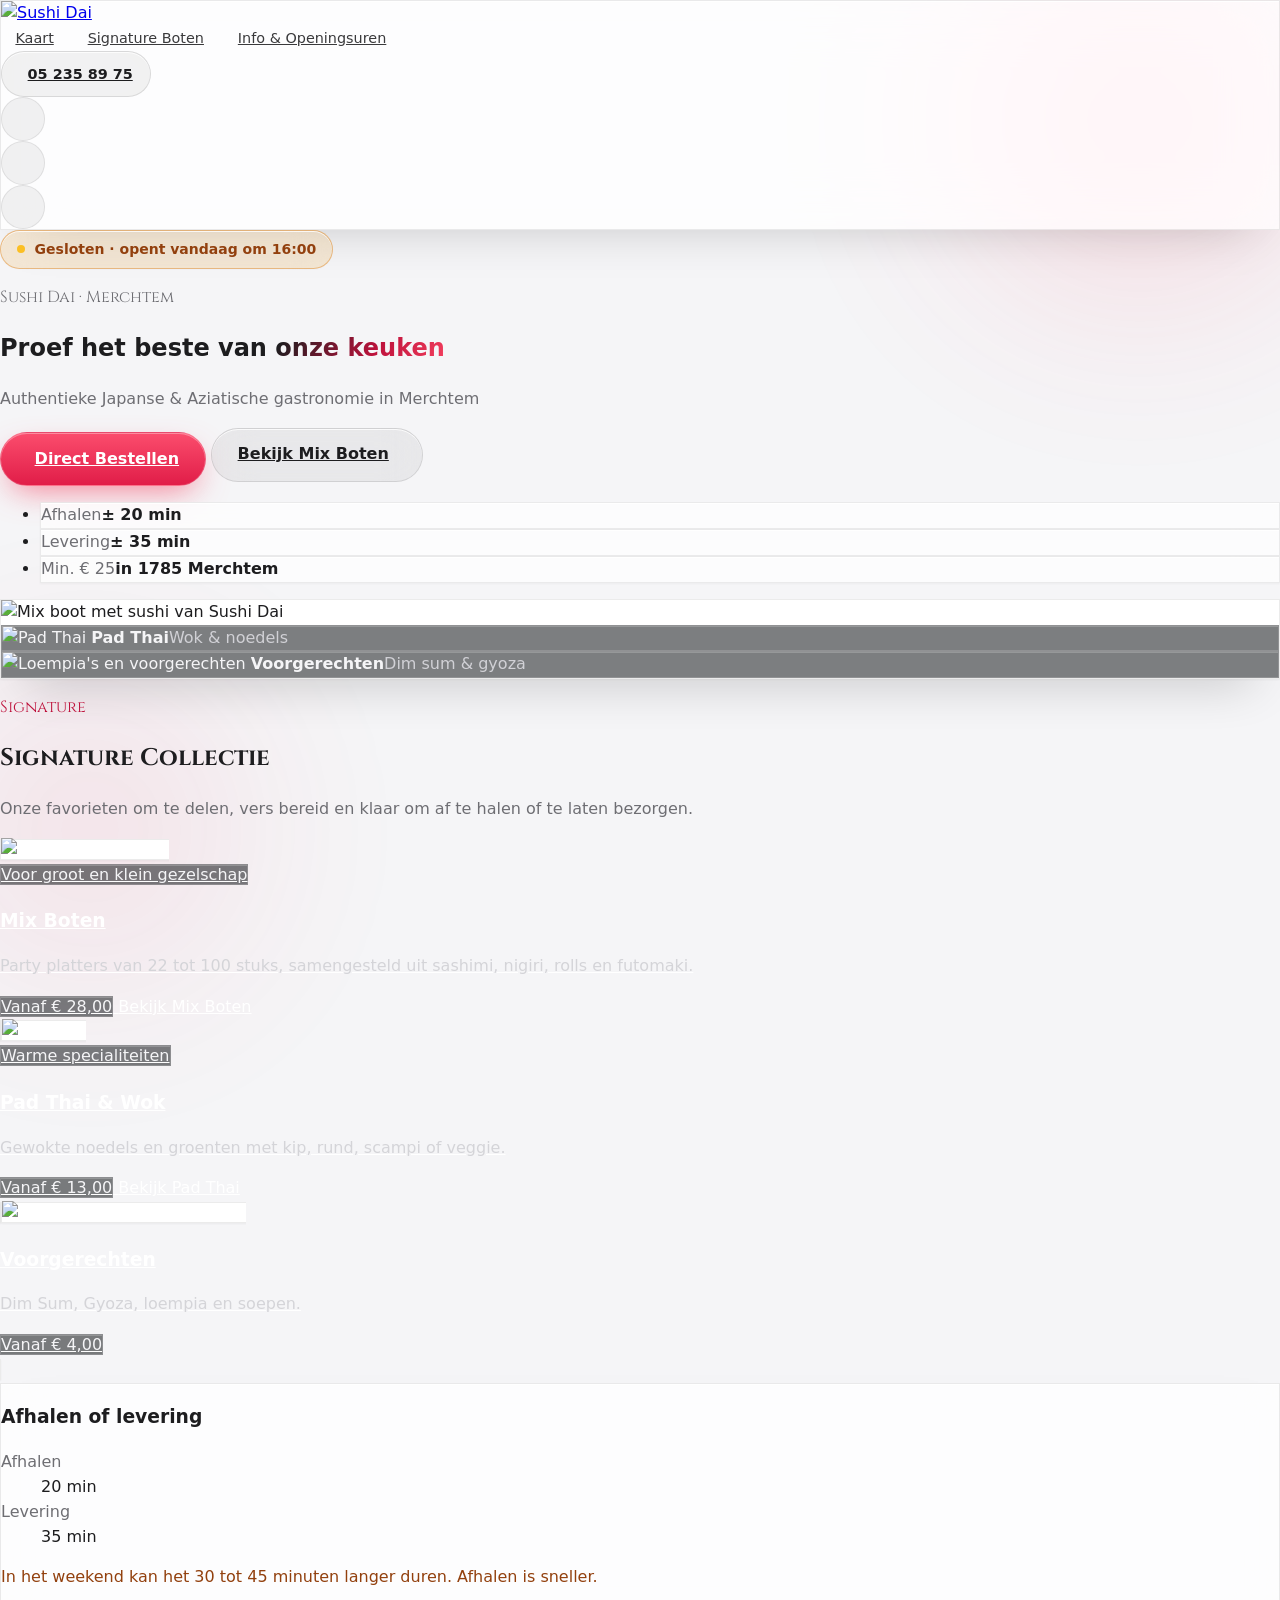
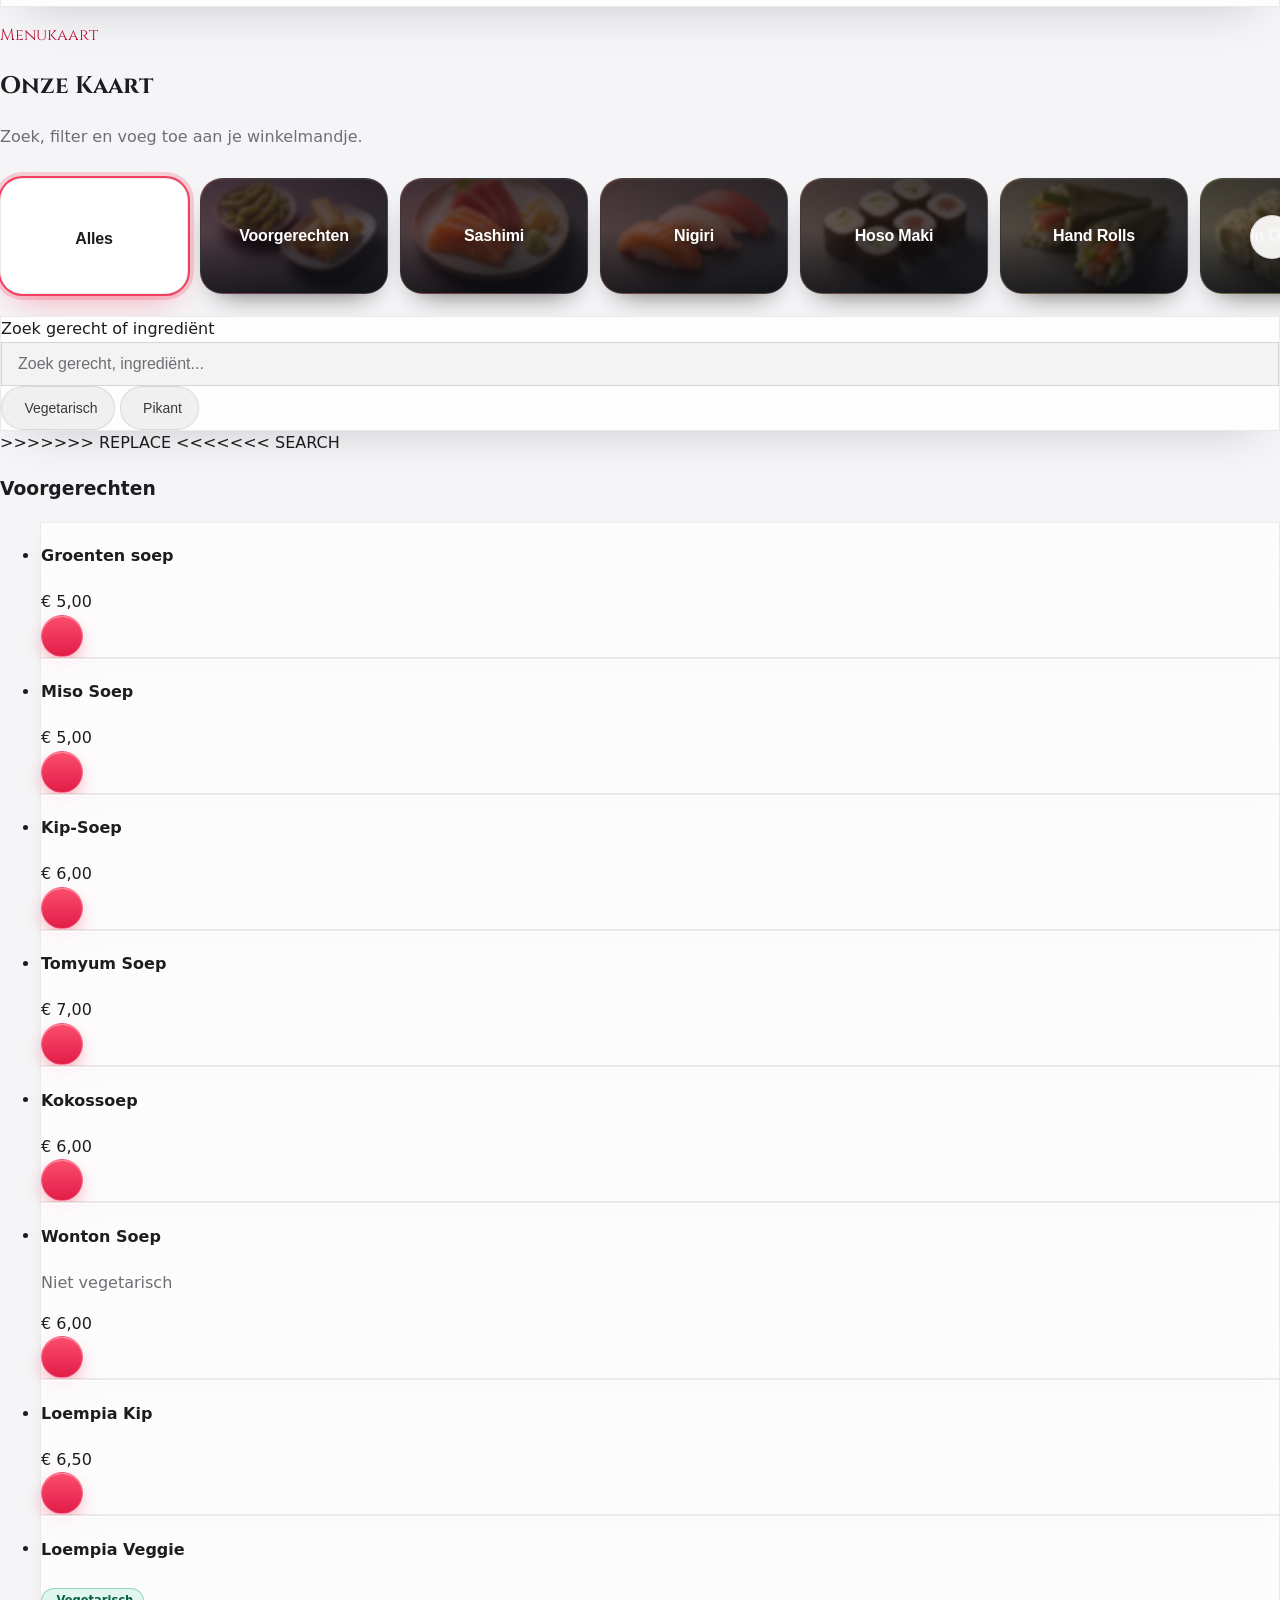
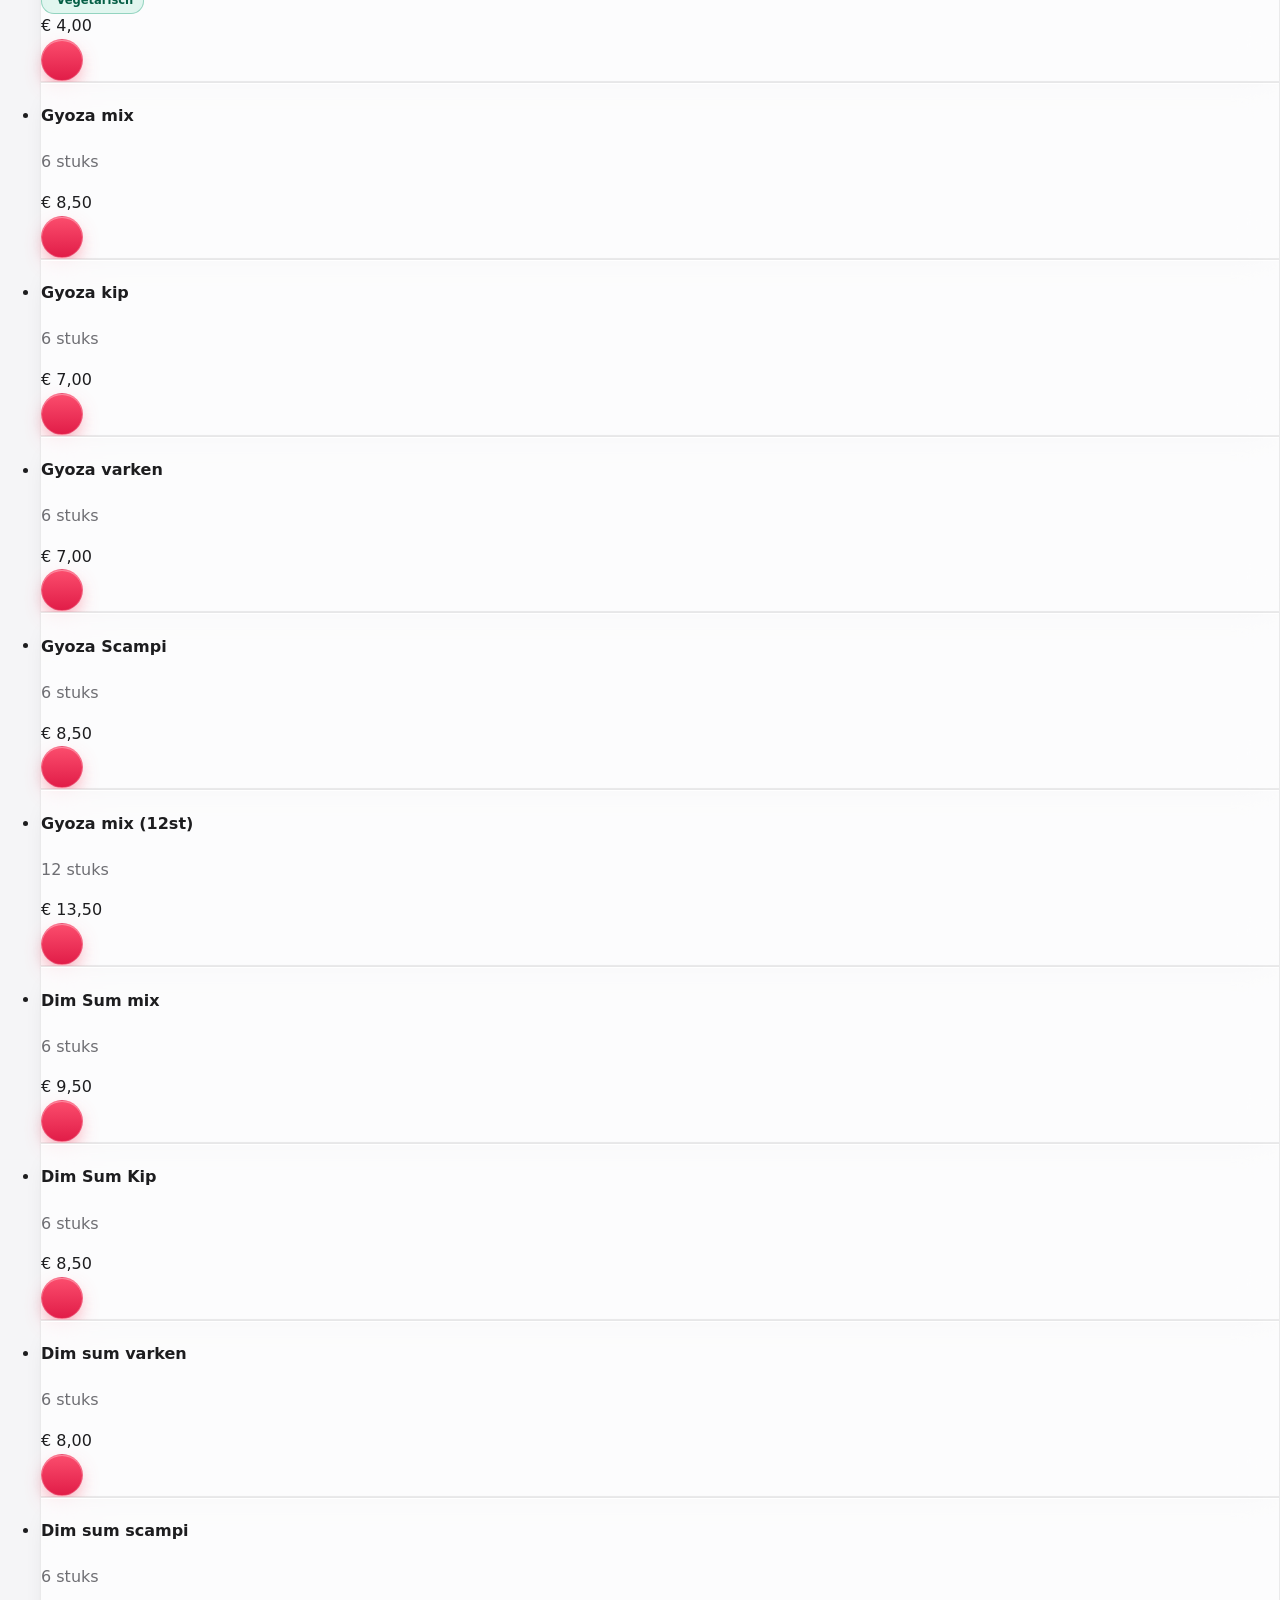
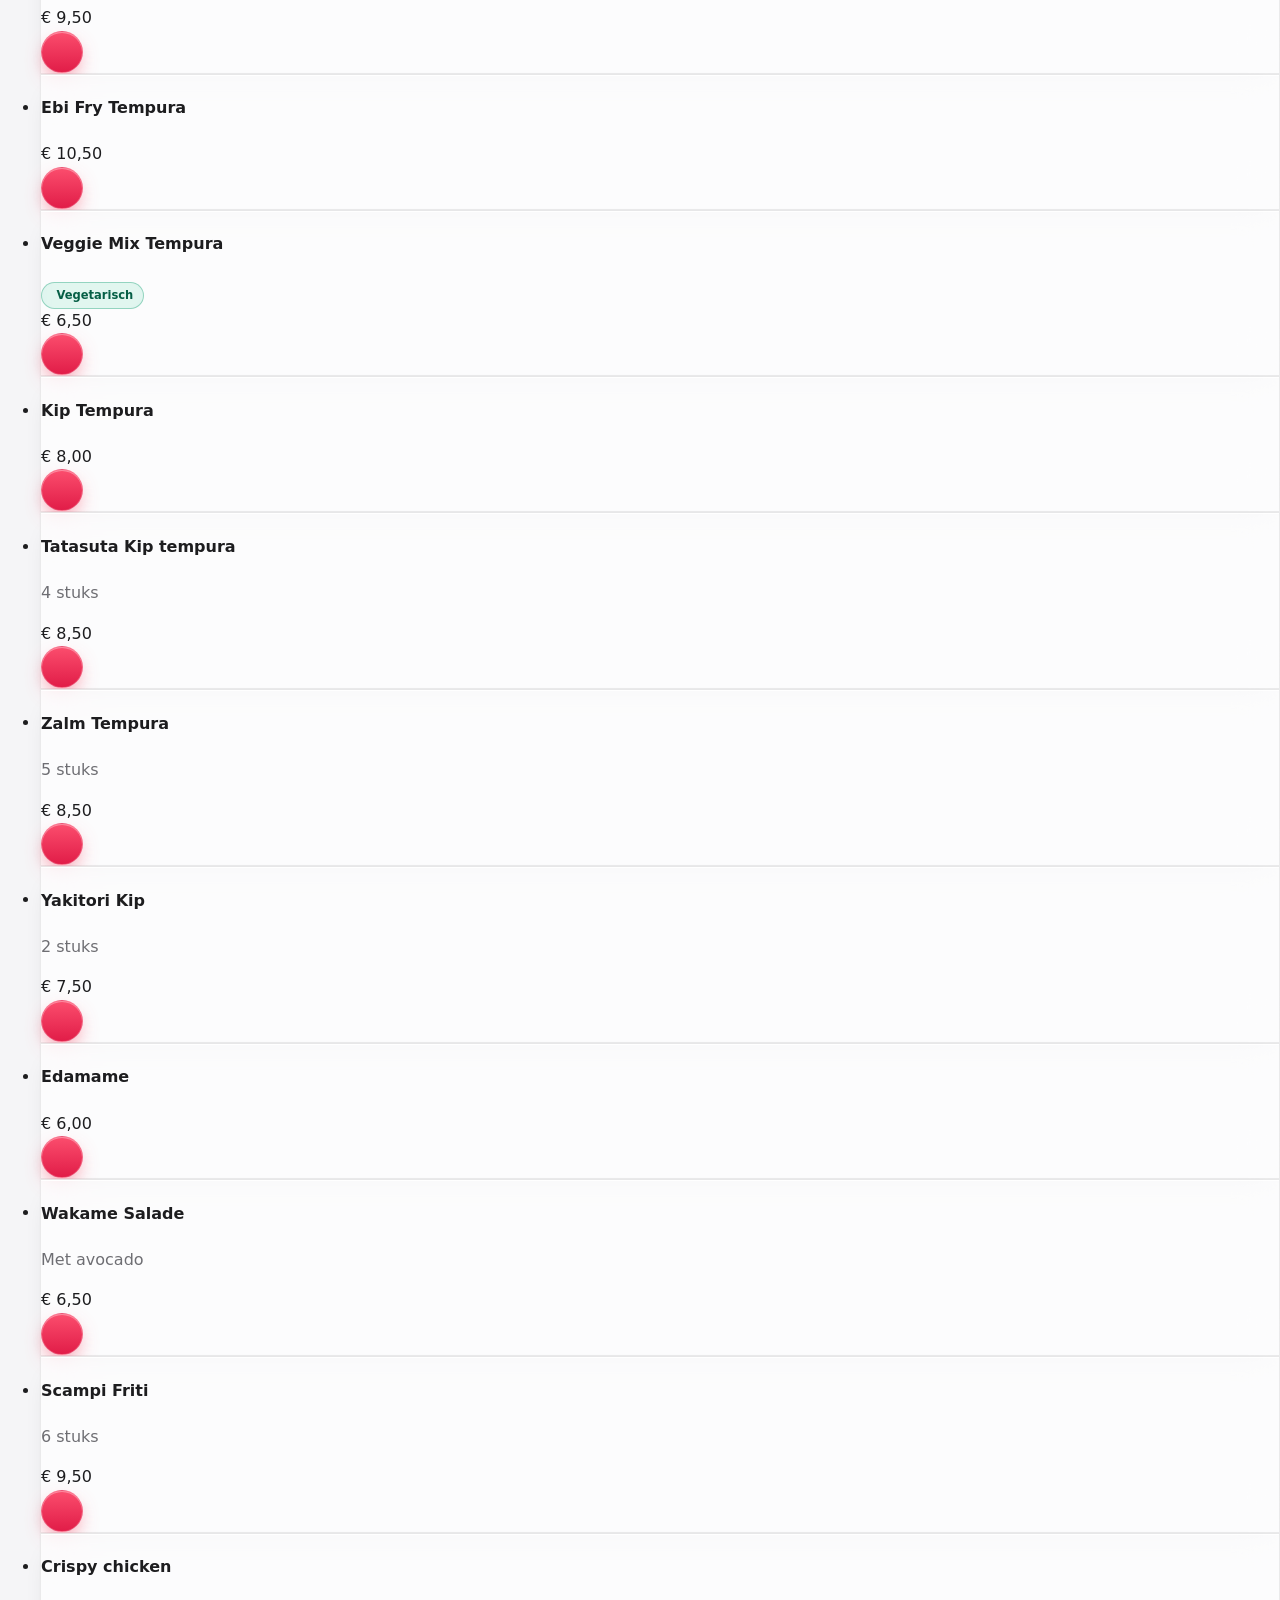
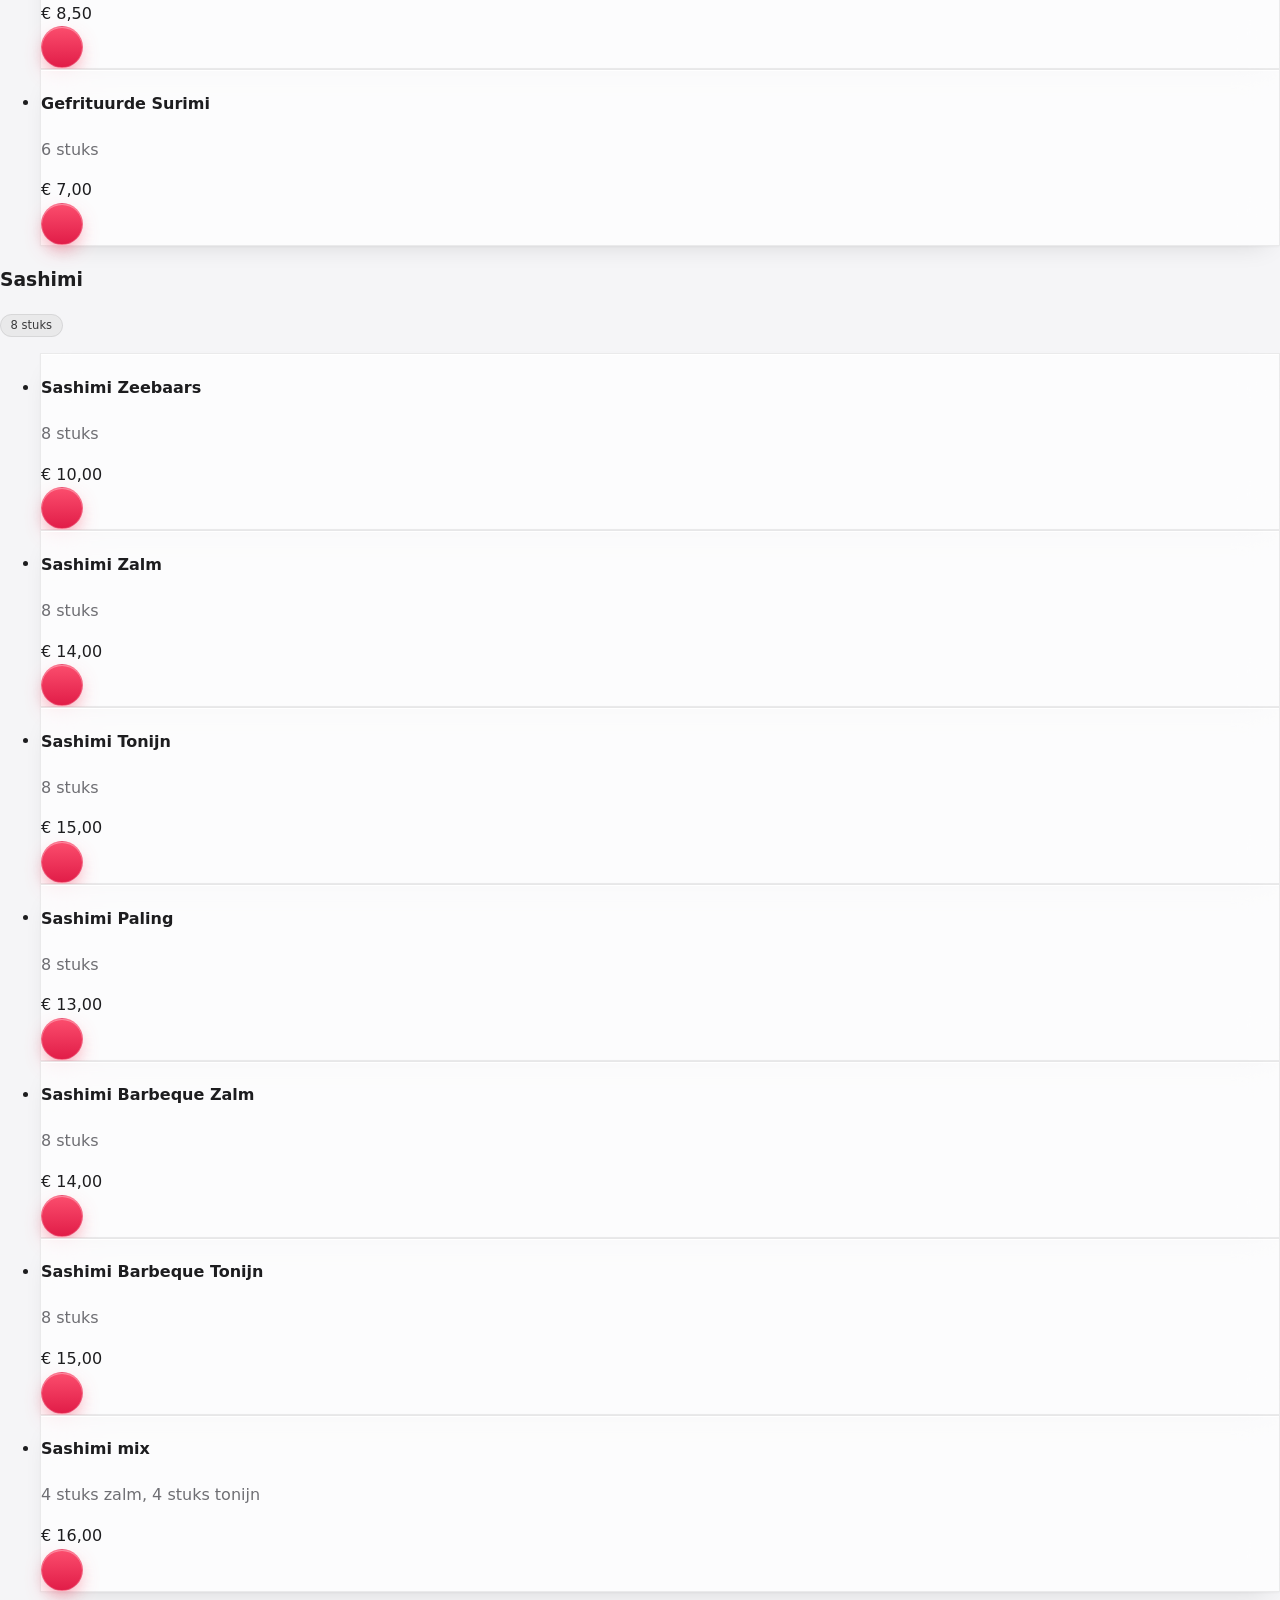
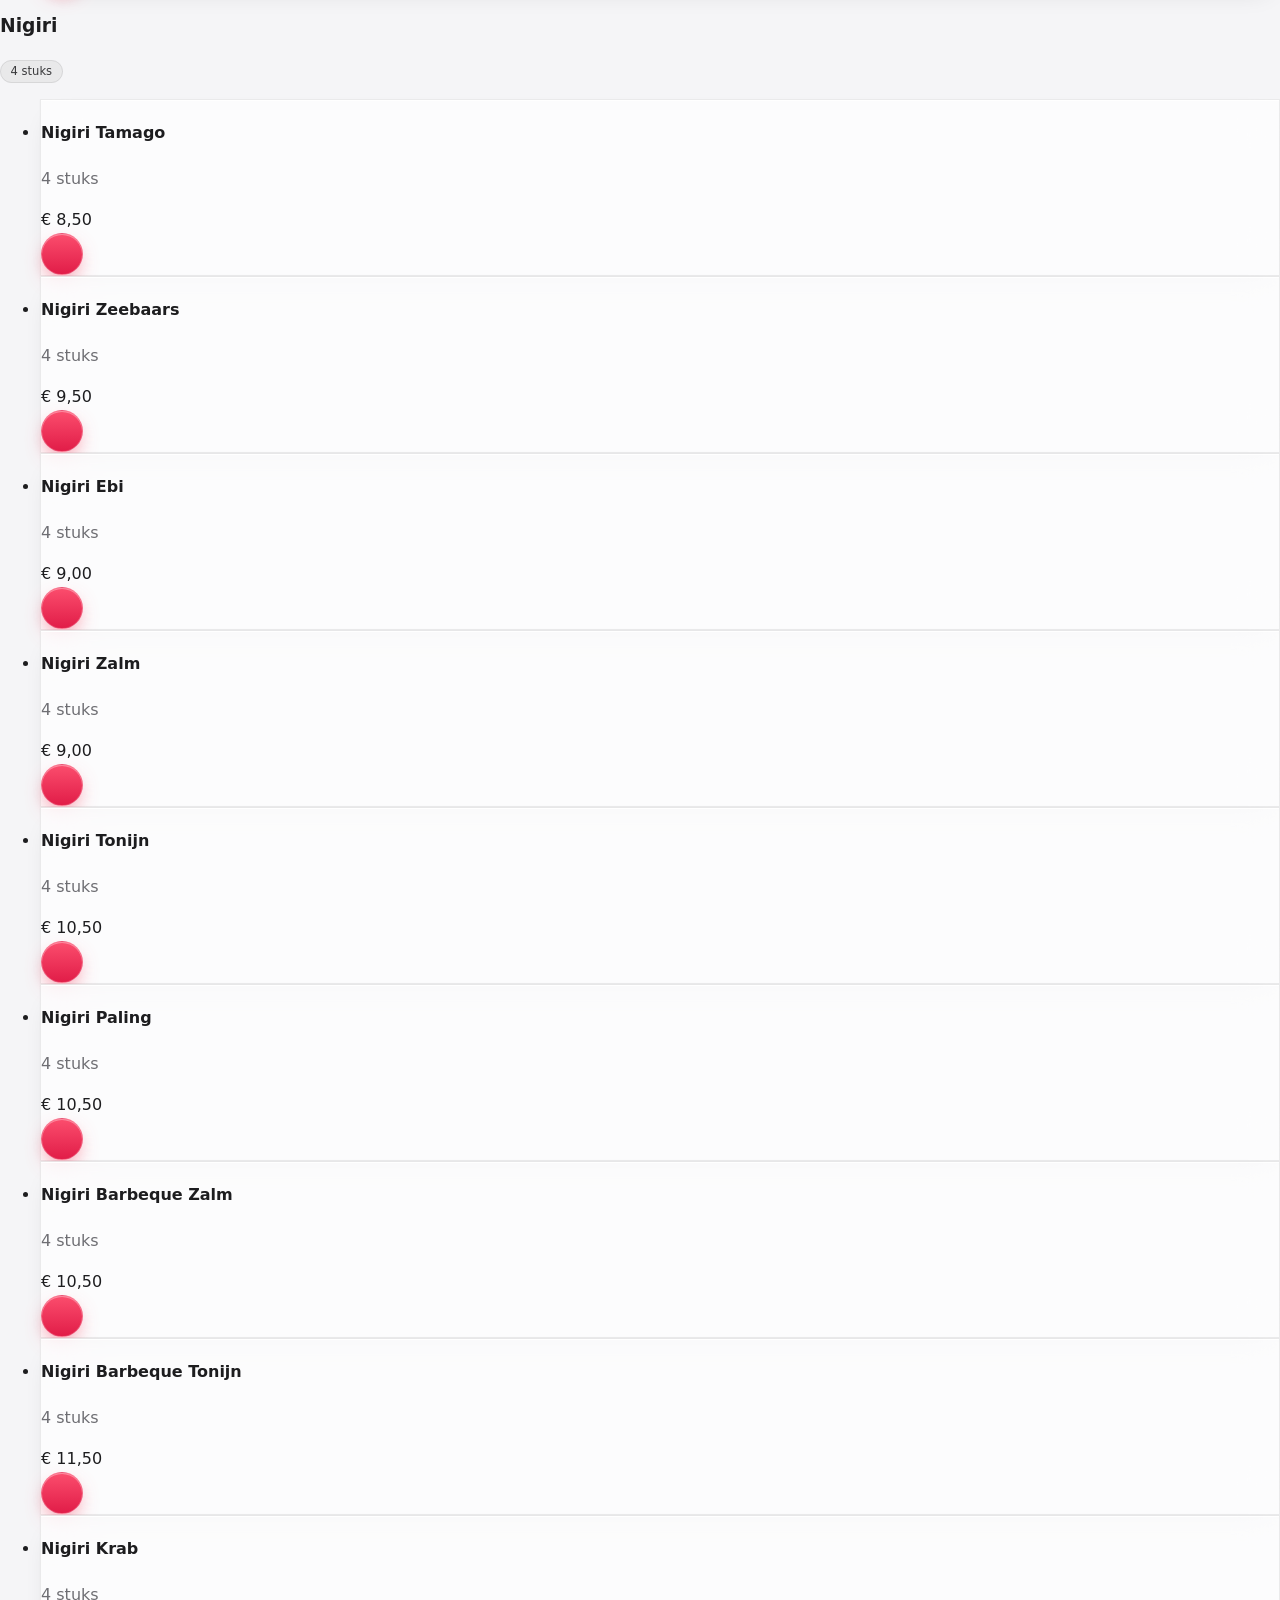
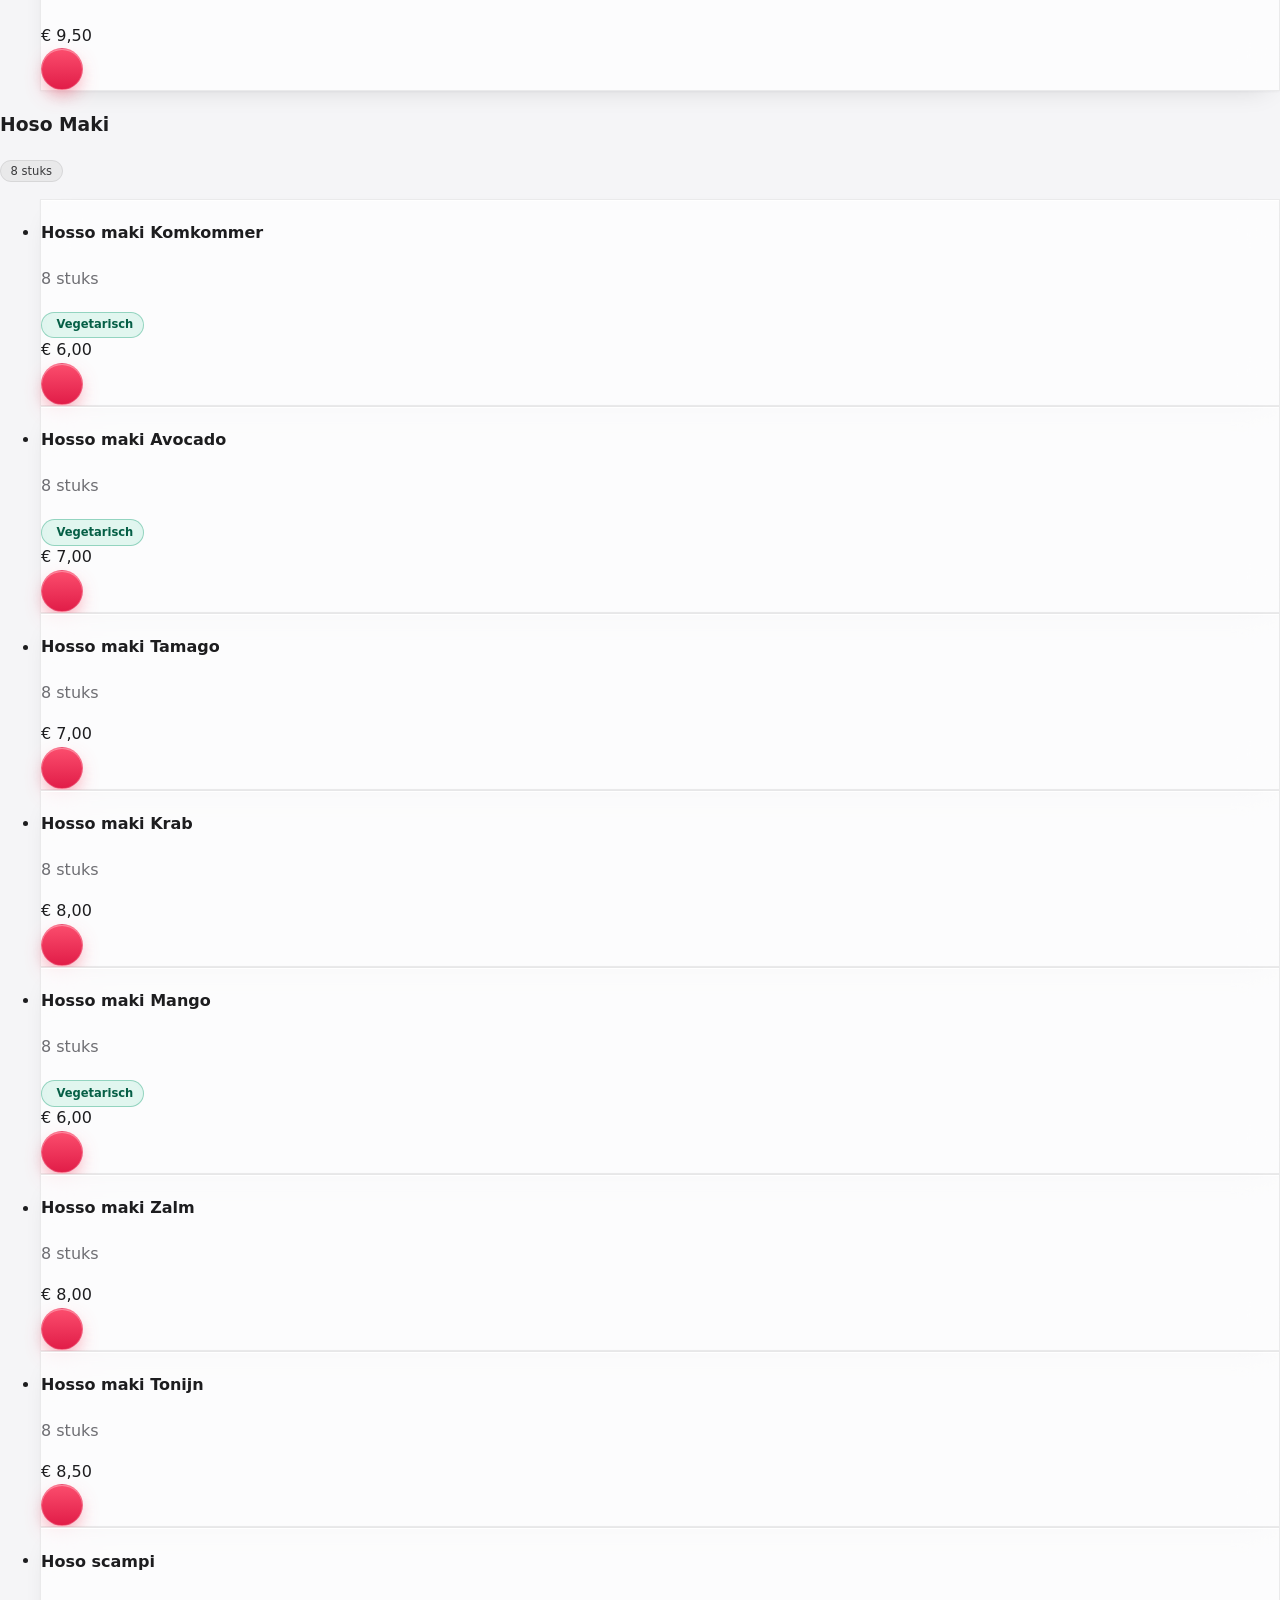
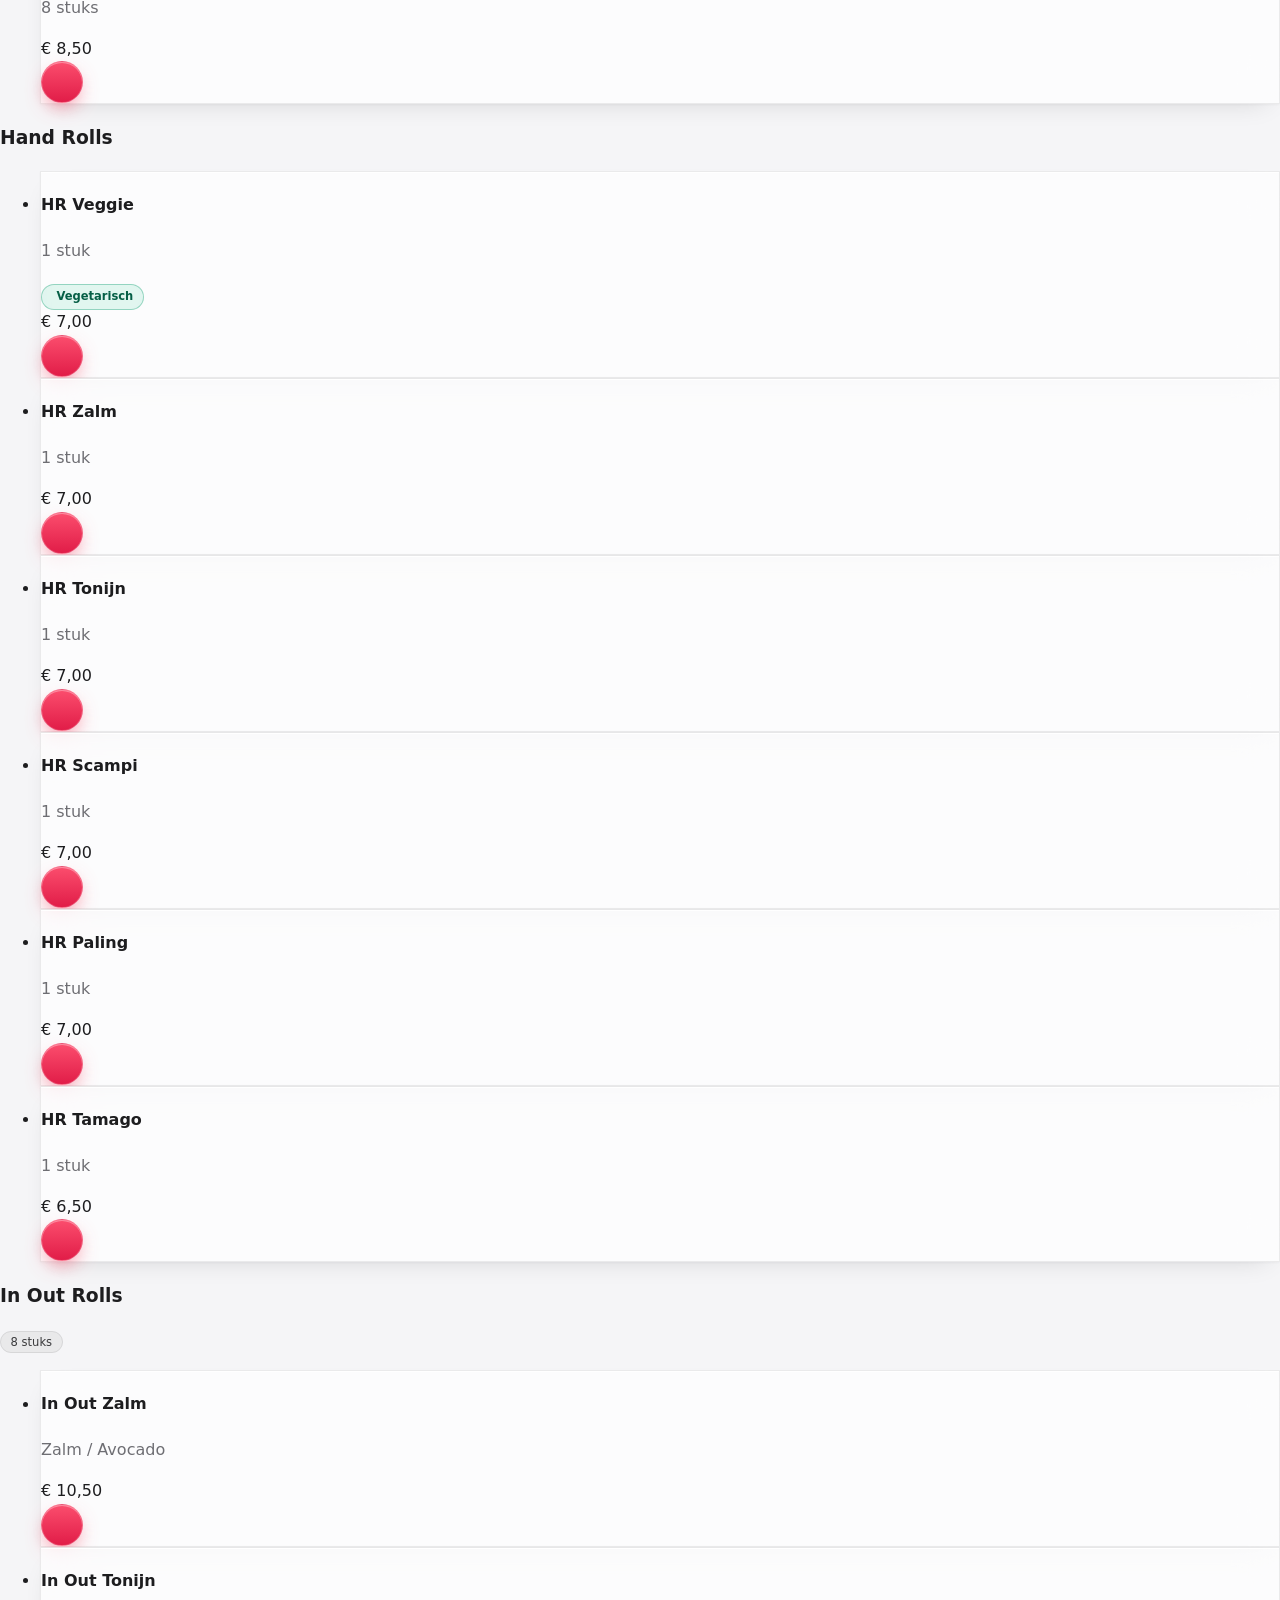
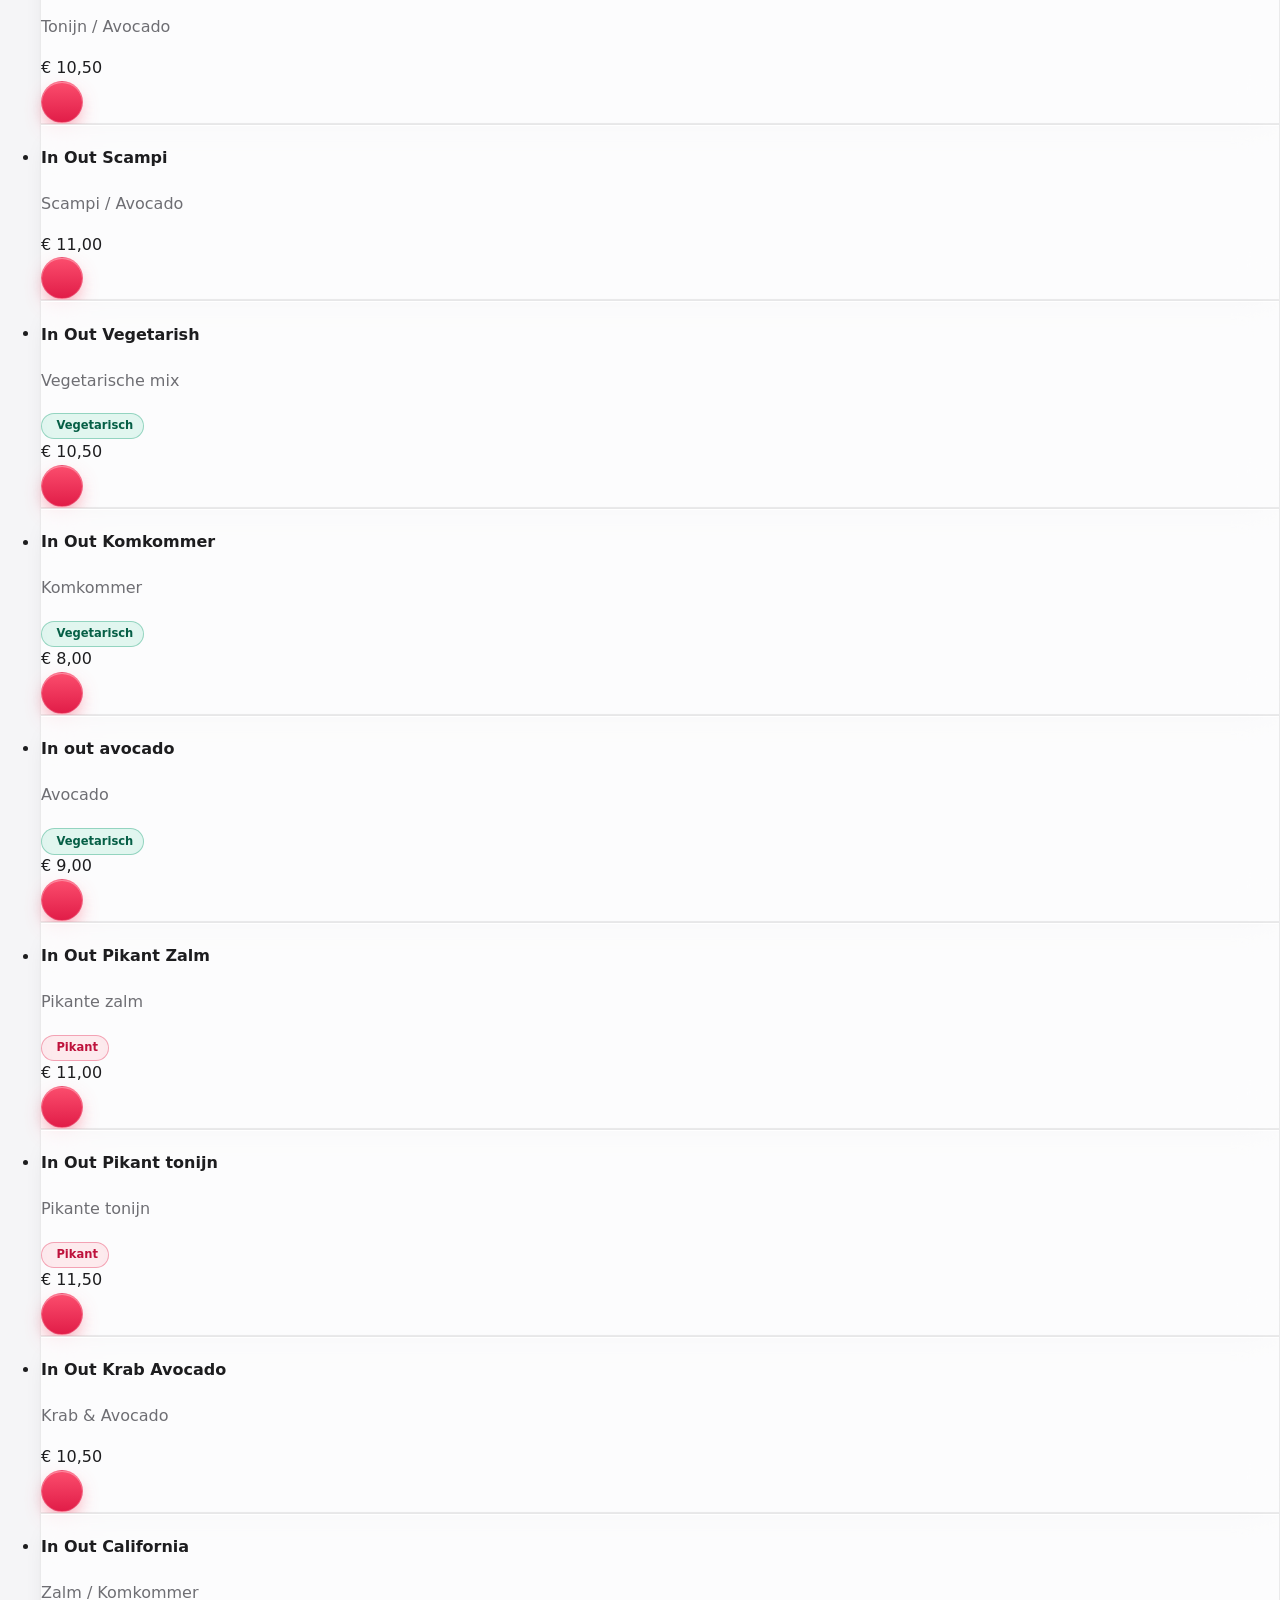
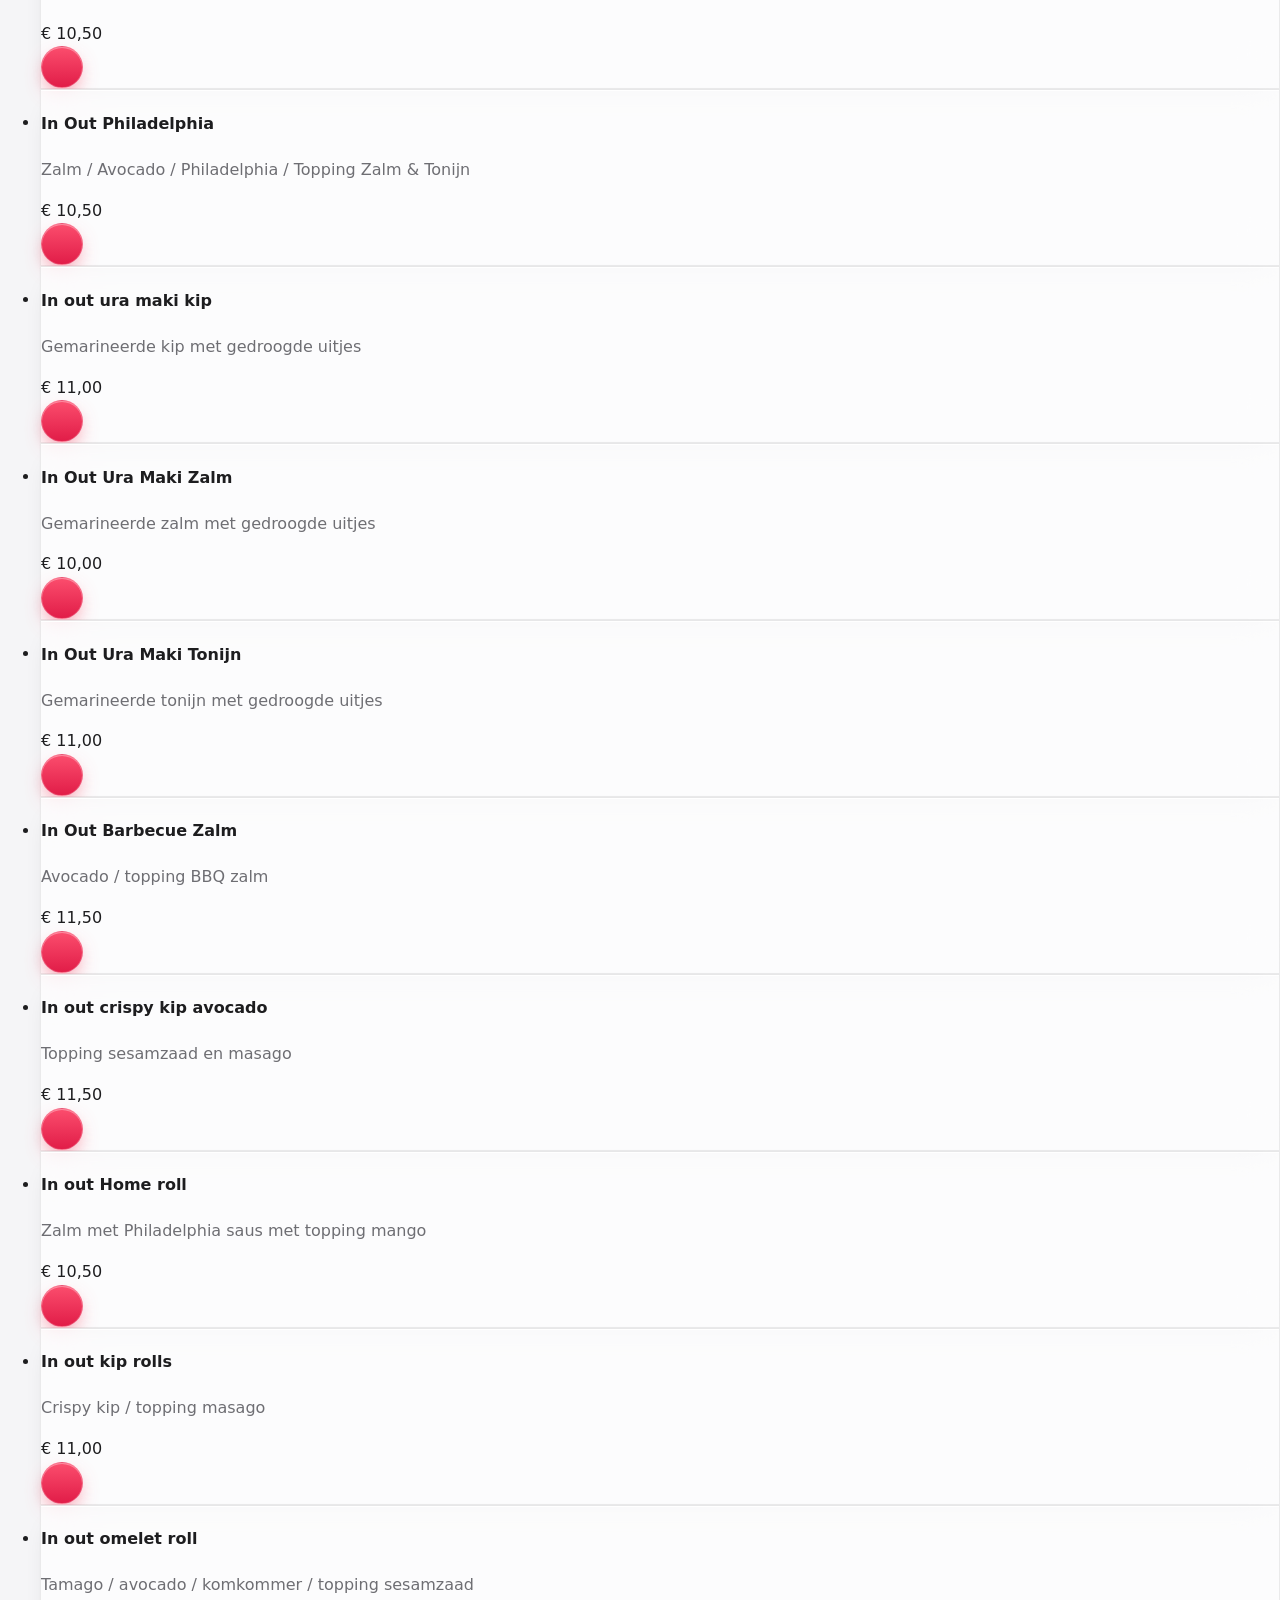
==== index.html @ 4e14d131 "Eerste upload van mijn app" ====
<!DOCTYPE html>
<html lang="nl-BE">
<head>
  <meta charset="utf-8">
  <meta name="viewport" content="width=device-width, initial-scale=1, viewport-fit=cover">
  <title>Sushi Dai Merchtem · Sushi & Aziatische gerechten bestellen</title>
  <meta name="description" content="Authentieke Japanse & Aziatische gastronomie in Merchtem. Bekijk de volledige kaart en bestel sushi, wok en meer om af te halen of te laten leveren.">
  <meta name="theme-color" content="#090A0E">
  <script>
    /* Set the theme before first paint so there is no flash of the wrong colors. */
    (function () {
      var theme = 'dark';
      try {
        var saved = window.localStorage.getItem('sushidai.theme');
        if (saved === 'light' || saved === 'dark') {
          theme = saved;
        } else if (window.matchMedia && window.matchMedia('(prefers-color-scheme: light)').matches) {
          theme = 'light';
        }
      } catch (err) {
        /* Storage blocked: keep the default. */
      }
      document.documentElement.setAttribute('data-theme', theme);
      var meta = document.querySelector('meta[name="theme-color"]');
      if (meta) meta.setAttribute('content', theme === 'light' ? '#F5F5F7' : '#090A0E');
    })();
  </script>
  <link rel="icon" href="https://www.sushidai.be/Frontend/Images/logo.png">

  <link rel="preconnect" href="https://fonts.googleapis.com">
  <link rel="preconnect" href="https://fonts.gstatic.com" crossorigin>
  <link href="https://fonts.googleapis.com/css2?family=Cinzel:wght@500;600;700&display=swap" rel="stylesheet">

  <script src="https://cdn.tailwindcss.com"></script>
  <script>
    tailwind.config = {
      theme: {
        extend: {
          colors: {
            obsidian: '#090A0E',
            nori: '#111317',
            rice: '#F5F5F7',
            muted: '#A1A1AA',
            coral: '#F43F5E',
            crimson: '#E11D48'
          }
        }
      }
    };
  </script>
  <script src="https://unpkg.com/lucide@latest"></script>

  <style>
    :root {
      --ease: cubic-bezier(0.16, 1, 0.3, 1);
      --coral: #F43F5E;
      --crimson: #E11D48;
    }
    * { -webkit-tap-highlight-color: transparent; }
    html { scroll-behavior: smooth; scroll-padding-top: 100px; color-scheme: dark; }
    body {
      margin: 0;
      background: #090A0E;
      color: #F5F5F7;
      font-family: -apple-system, BlinkMacSystemFont, "SF Pro Display", "SF Pro Text", "Inter", system-ui, sans-serif;
      -webkit-font-smoothing: antialiased;
      text-rendering: optimizeLegibility;
      overflow-x: hidden;
      line-height: 1.55;
    }
    body.locked { overflow: hidden; }
    /* Tailwind utilities such as .flex would otherwise override the hidden attribute. */
    [hidden] { display: none !important; }
    .font-display { font-family: "Cinzel", "Playfair Display", Georgia, serif; }
    .lucide { flex-shrink: 0; }
    :focus-visible { outline: 2px solid var(--coral); outline-offset: 2px; }
    ::selection { background: rgba(244, 63, 94, 0.45); }

    /* Liquid glass surfaces */
    .glass {
      background: rgba(18, 20, 24, 0.65);
      -webkit-backdrop-filter: blur(28px) saturate(190%);
      backdrop-filter: blur(28px) saturate(190%);
      border: 1px solid rgba(255, 255, 255, 0.12);
      box-shadow: inset 0 1px 0 0 rgba(255, 255, 255, 0.18), 0 24px 60px -28px rgba(0, 0, 0, 0.7);
    }
    .glass-soft {
      background: rgba(255, 255, 255, 0.04);
      -webkit-backdrop-filter: blur(20px) saturate(160%);
      backdrop-filter: blur(20px) saturate(160%);
      border: 1px solid rgba(255, 255, 255, 0.09);
      box-shadow: inset 0 1px 0 0 rgba(255, 255, 255, 0.1);
    }
    .panel {
      background: #14161b;
      border: 1px solid rgba(255, 255, 255, 0.1);
      box-shadow: inset 0 1px 0 0 rgba(255, 255, 255, 0.14), 0 30px 60px -30px rgba(0, 0, 0, 0.75);
    }
    .chip-glass {
      background: rgba(18, 20, 24, 0.55);
      -webkit-backdrop-filter: blur(20px) saturate(190%);
      backdrop-filter: blur(20px) saturate(190%);
      border: 1px solid rgba(255, 255, 255, 0.16);
      box-shadow: inset 0 1px 0 0 rgba(255, 255, 255, 0.2);
    }

    /* Tactile physics */
    .lift {
      transition: transform 400ms var(--ease), border-color 400ms var(--ease), box-shadow 400ms var(--ease), background-color 400ms var(--ease);
    }
    .zoom-img { transition: transform 900ms var(--ease); }
    @media (hover: hover) {
      .lift:hover {
        transform: translateY(-6px);
        border-color: rgba(255, 255, 255, 0.3);
        box-shadow: inset 0 1px 0 0 rgba(255, 255, 255, 0.22), 0 36px 70px -30px rgba(244, 63, 94, 0.28);
      }
      .lift:hover .zoom-img { transform: scale(1.05); }
    }
    .lift:active { transform: translateY(-3px) scale(0.97); }
    .press { transition: transform 400ms var(--ease), background-color 400ms var(--ease), color 300ms var(--ease), border-color 400ms var(--ease), box-shadow 400ms var(--ease), opacity 300ms var(--ease); }
    .press:active { transform: scale(0.97); }

    /* Staggered reveal */
    .reveal { opacity: 0; }
    .reveal.in { opacity: 1; animation: rise 800ms var(--ease) var(--d, 0ms) backwards; }
    @keyframes rise {
      from { opacity: 0; transform: translateY(28px); }
      to { opacity: 1; transform: none; }
    }
    @keyframes bump {
      0% { transform: scale(1); }
      40% { transform: scale(1.35); }
      100% { transform: scale(1); }
    }
    .bump { animation: bump 450ms var(--ease); }
    @keyframes pulse-dot {
      0% { box-shadow: 0 0 0 0 rgba(52, 211, 153, 0.7); }
      100% { box-shadow: 0 0 0 10px rgba(52, 211, 153, 0); }
    }

    /* Ambient orbs */
    .orb { position: absolute; z-index: -1; border-radius: 9999px; filter: blur(90px); pointer-events: none; }
    .orb-a { width: 520px; height: 520px; top: -140px; right: -120px; background: radial-gradient(circle, rgba(244, 63, 94, 0.55), rgba(225, 29, 72, 0) 70%); }
    .orb-b { width: 460px; height: 460px; bottom: -160px; left: -140px; background: radial-gradient(circle, rgba(225, 29, 72, 0.32), rgba(9, 10, 14, 0) 70%); }
    .text-gradient {
      background: linear-gradient(120deg, #fff 10%, #FDA4AF 55%, #F43F5E 100%);
      -webkit-background-clip: text;
      background-clip: text;
      color: transparent;
    }

    /* Status pill */
    .status {
      display: inline-flex; align-items: center; gap: 0.6rem;
      padding: 0.5rem 1rem; border-radius: 9999px;
      font-size: 0.875rem; font-weight: 600;
      -webkit-backdrop-filter: blur(20px) saturate(190%); backdrop-filter: blur(20px) saturate(190%);
      transition: all 400ms var(--ease);
    }
    .status .dot { width: 8px; height: 8px; border-radius: 9999px; }
    .status.open { color: #6ee7b7; background: rgba(16, 185, 129, 0.14); border: 1px solid rgba(52, 211, 153, 0.38); box-shadow: 0 0 28px rgba(16, 185, 129, 0.3), inset 0 1px 0 rgba(255, 255, 255, 0.14); }
    .status.open .dot { background: #34d399; animation: pulse-dot 1.8s ease-out infinite; }
    .status.closed { color: #fcd34d; background: rgba(245, 158, 11, 0.12); border: 1px solid rgba(251, 191, 36, 0.35); box-shadow: inset 0 1px 0 rgba(255, 255, 255, 0.12); }
    .status.closed .dot { background: #fbbf24; }
    .status.loading { color: #a1a1aa; background: rgba(255, 255, 255, 0.05); border: 1px solid rgba(255, 255, 255, 0.1); }
    .status.loading .dot { background: #71717a; }

    /* Buttons */
    .btn {
      display: inline-flex; align-items: center; justify-content: center; gap: 0.5rem;
      height: 52px; padding: 0 1.6rem; border-radius: 9999px;
      font-size: 1rem; font-weight: 600; white-space: nowrap; cursor: pointer;
    }
    .btn-primary {
      color: #fff; border: 1px solid rgba(255, 255, 255, 0.2);
      background: linear-gradient(180deg, #FB4D6D 0%, #E11D48 100%);
      box-shadow: inset 0 1px 0 rgba(255, 255, 255, 0.35), 0 12px 32px -10px rgba(244, 63, 94, 0.7);
    }
    .btn-primary:hover { box-shadow: inset 0 1px 0 rgba(255, 255, 255, 0.4), 0 16px 40px -8px rgba(244, 63, 94, 0.85); }
    .btn-primary:disabled { cursor: not-allowed; opacity: 0.45; box-shadow: none; }
    .btn-primary:disabled:active { transform: none; }
    .btn-glass {
      color: #F5F5F7; background: rgba(255, 255, 255, 0.08); border: 1px solid rgba(255, 255, 255, 0.16);
      box-shadow: inset 0 1px 0 rgba(255, 255, 255, 0.16);
      -webkit-backdrop-filter: blur(20px); backdrop-filter: blur(20px);
    }
    .btn-glass:hover { background: rgba(255, 255, 255, 0.14); }
    .btn-sm { height: 44px; padding: 0 1.1rem; font-size: 0.9rem; }
    .icon-btn {
      display: grid; place-items: center; width: 44px; height: 44px; border-radius: 9999px; cursor: pointer;
      color: #F5F5F7; background: rgba(255, 255, 255, 0.07); border: 1px solid rgba(255, 255, 255, 0.12);
    }
    .icon-btn:hover { background: rgba(255, 255, 255, 0.14); }

    /* Nav */
    .nav-link { padding: 0.5rem 0.9rem; border-radius: 9999px; font-size: 0.9rem; font-weight: 500; color: #d4d4d8; }
    .nav-link:hover { color: #fff; background: rgba(255, 255, 255, 0.1); }
    .count-badge {
      position: absolute; top: -4px; right: -4px; min-width: 20px; height: 20px; padding: 0 5px;
      display: grid; place-items: center; border-radius: 9999px;
      font-size: 0.7rem; font-weight: 700; color: #fff; background: var(--crimson);
      box-shadow: 0 0 0 2px #0e1014; transition: transform 400ms var(--ease);
    }
    .count-badge[data-n="0"] { transform: scale(0); }

    /* Form fields */
    .field {
      width: 100%; height: 44px; padding: 0 1rem; font-size: 16px; color: #F5F5F7;
      background: rgba(255, 255, 255, 0.06); border: 1px solid rgba(255, 255, 255, 0.1);
      transition: border-color 300ms var(--ease), background-color 300ms var(--ease);
    }
    textarea.field { height: auto; padding: 0.7rem 1rem; resize: vertical; }
    .field::placeholder { color: #8b8b93; }
    .field:focus { outline: none; border-color: rgba(244, 63, 94, 0.7); background: rgba(255, 255, 255, 0.09); }
    .field[aria-invalid="true"] { border-color: rgba(251, 113, 133, 0.9); }

    /* Filter chips */
    .chip {
      display: inline-flex; align-items: center; gap: 0.4rem; height: 44px; padding: 0 1rem;
      border-radius: 9999px; font-size: 0.875rem; font-weight: 500; color: #d4d4d8; cursor: pointer;
      background: rgba(255, 255, 255, 0.06); border: 1px solid rgba(255, 255, 255, 0.1);
    }
    .chip:hover { background: rgba(255, 255, 255, 0.11); }
    .chip[data-kind="veg"][aria-pressed="true"] { background: rgba(16, 185, 129, 0.2); border-color: rgba(52, 211, 153, 0.55); color: #a7f3d0; }
    .chip[data-kind="spicy"][aria-pressed="true"] { background: rgba(244, 63, 94, 0.22); border-color: rgba(251, 113, 133, 0.6); color: #fecdd3; }

    /* Category cards */
    .no-scrollbar { scrollbar-width: none; -ms-overflow-style: none; }
    .no-scrollbar::-webkit-scrollbar { display: none; }
    .cat-wrap { position: relative; }
    .cat-scroller {
      position: relative; display: flex; gap: 12px; overflow-x: auto;
      margin-inline: -18px; padding: 12px 18px 22px;
      scroll-snap-type: x proximity; scroll-padding-inline: 18px; overscroll-behavior-x: contain;
      -webkit-mask-image: linear-gradient(to right, transparent, #000 18px, #000 calc(100% - 18px), transparent);
      mask-image: linear-gradient(to right, transparent, #000 18px, #000 calc(100% - 18px), transparent);
    }
    .cat-scroller.dragging { cursor: grabbing; scroll-snap-type: none; user-select: none; }
    .cat-card {
      --h: 350;
      position: relative; isolation: isolate; flex: 0 0 auto; scroll-snap-align: start;
      display: flex; flex-direction: column; align-items: center; justify-content: center;
      width: clamp(140px, 42vw, 188px); height: 116px; padding: 0.75rem 0.9rem;
      border-radius: 1.4rem; overflow: hidden; text-align: center; color: #fff; cursor: pointer;
      background: linear-gradient(145deg, hsl(var(--h) 42% 26%), #14161b 88%);
      border: 1px solid rgba(255, 255, 255, 0.12);
      box-shadow: inset 0 1px 0 rgba(255, 255, 255, 0.16), 0 14px 30px -18px rgba(0, 0, 0, 0.75);
      transition: transform 400ms var(--ease), box-shadow 400ms var(--ease), border-color 400ms var(--ease), background-color 400ms var(--ease);
    }
    .cat-card::before {
      content: ""; position: absolute; inset: 0; z-index: -1; pointer-events: none;
      background: linear-gradient(to top, rgba(9, 10, 14, 0.72), rgba(9, 10, 14, 0.28) 55%, rgba(9, 10, 14, 0.5));
    }
    .cat-img {
      position: absolute; inset: 0; z-index: -2; width: 100%; height: 100%; object-fit: cover; pointer-events: none;
      opacity: 0.38; transform: scale(1.06); filter: blur(1.5px) saturate(1.1);
      transition: opacity 500ms var(--ease), transform 900ms var(--ease), filter 500ms var(--ease);
    }
    .cat-title {
      font-size: 1rem; font-weight: 600; line-height: 1.2; letter-spacing: -0.01em;
      text-wrap: balance; overflow-wrap: break-word; max-width: 100%;
      text-shadow: 0 1px 14px rgba(0, 0, 0, 0.65);
    }
    .cat-fallback { display: none; margin-bottom: 0.4rem; opacity: 0.8; }
    .cat-card.no-img .cat-img { display: none; }
    .cat-card.no-img .cat-fallback { display: block; }

    /* "Alles" card: neutral glass, no photo */
    .cat-card--all {
      color: #F5F5F7; background: rgba(255, 255, 255, 0.07);
      -webkit-backdrop-filter: blur(24px) saturate(180%); backdrop-filter: blur(24px) saturate(180%);
      border-color: rgba(255, 255, 255, 0.16);
    }
    .cat-card--all::before { display: none; }
    .cat-card--all .cat-title { text-shadow: none; }
    .cat-all-icon { margin-bottom: 0.4rem; opacity: 0.9; }
    .cat-card--all[aria-pressed="true"] { background: rgba(255, 255, 255, 0.14); }

    @media (hover: hover) {
      .cat-card:hover {
        transform: translateY(-4px); border-color: rgba(255, 255, 255, 0.3);
        box-shadow: inset 0 1px 0 rgba(255, 255, 255, 0.2), 0 22px 38px -18px rgba(0, 0, 0, 0.8);
      }
      .cat-card:hover .cat-img { opacity: 0.55; transform: scale(1.12); filter: blur(0.5px) saturate(1.15); }
    }
    .cat-card[aria-pressed="true"] {
      border-color: transparent;
      box-shadow: 0 0 0 2px var(--coral), 0 0 0 6px rgba(244, 63, 94, 0.22), 0 18px 36px -16px rgba(244, 63, 94, 0.5);
    }
    .cat-card[aria-pressed="true"] .cat-img { opacity: 0.58; }
    .cat-card:active { transform: scale(0.97); }
    .cat-card:focus-visible { outline-offset: 5px; }

    /* Arrow buttons: mouse-only helpers, keyboard users tab through the cards */
    .cat-nav {
      display: none; position: absolute; top: calc(50% - 26px); z-index: 5; width: 44px; height: 44px;
      place-items: center; border-radius: 9999px; cursor: pointer; color: #F5F5F7;
      background: rgba(18, 20, 24, 0.82); border: 1px solid rgba(255, 255, 255, 0.16);
      -webkit-backdrop-filter: blur(20px) saturate(180%); backdrop-filter: blur(20px) saturate(180%);
      box-shadow: 0 10px 24px -10px rgba(0, 0, 0, 0.7);
      transition: background-color 300ms var(--ease), transform 300ms var(--ease);
    }
    .cat-nav:hover { background: rgba(40, 43, 50, 0.95); }
    .cat-nav:active { transform: scale(0.94); }
    .cat-nav-prev { left: -14px; }
    .cat-nav-next { right: -14px; }
    @media (min-width: 768px) and (hover: hover) { .cat-nav { display: grid; } }

    /* Dish cards */
    .badge { font-size: 0.72rem; font-weight: 500; padding: 0.2rem 0.6rem; border-radius: 9999px; white-space: nowrap; background: rgba(255, 255, 255, 0.08); color: #d4d4d8; border: 1px solid rgba(255, 255, 255, 0.08); }
    .tag { display: inline-flex; align-items: center; gap: 0.3rem; padding: 0.2rem 0.6rem; border-radius: 9999px; font-size: 0.72rem; font-weight: 600; -webkit-backdrop-filter: blur(12px); backdrop-filter: blur(12px); }
    .tag-veg { color: #6ee7b7; background: rgba(16, 185, 129, 0.12); border: 1px solid rgba(52, 211, 153, 0.3); }
    .tag-spicy { color: #fda4af; background: rgba(244, 63, 94, 0.14); border: 1px solid rgba(251, 113, 133, 0.34); }
    .add-btn {
      display: grid; place-items: center; width: 42px; height: 42px; border-radius: 9999px; cursor: pointer; color: #fff;
      background: linear-gradient(180deg, #FB4D6D, #E11D48);
      border: 1px solid rgba(255, 255, 255, 0.22);
      box-shadow: inset 0 1px 0 rgba(255, 255, 255, 0.35), 0 8px 20px -6px rgba(244, 63, 94, 0.7);
    }
    .add-btn:hover { box-shadow: inset 0 1px 0 rgba(255, 255, 255, 0.4), 0 10px 26px -4px rgba(244, 63, 94, 0.9); }
    .stepper { display: inline-flex; align-items: center; border-radius: 9999px; background: rgba(255, 255, 255, 0.08); border: 1px solid rgba(255, 255, 255, 0.14); }
    .stepper button { display: grid; place-items: center; width: 36px; height: 36px; border-radius: 9999px; cursor: pointer; color: #F5F5F7; }
    .stepper button:hover { background: rgba(255, 255, 255, 0.14); }
    .stepper span { min-width: 1.6rem; text-align: center; font-weight: 600; font-variant-numeric: tabular-nums; }

    /* Segmented control (afhalen / levering) */
    .seg { position: relative; display: grid; grid-template-columns: 1fr 1fr; padding: 4px; border-radius: 9999px; background: rgba(255, 255, 255, 0.06); border: 1px solid rgba(255, 255, 255, 0.1); }
    .seg-thumb { position: absolute; top: 4px; bottom: 4px; left: 4px; width: calc(50% - 4px); border-radius: 9999px; background: rgba(255, 255, 255, 0.96); box-shadow: inset 0 1px 0 #fff; transition: transform 500ms var(--ease); }
    .seg[data-mode="levering"] .seg-thumb { transform: translateX(100%); }
    .seg button { position: relative; z-index: 1; padding: 0.65rem 0.4rem; font-size: 0.85rem; font-weight: 600; border-radius: 9999px; color: #A1A1AA; cursor: pointer; transition: color 300ms var(--ease); }
    .seg button[aria-pressed="true"] { color: #09090b; }

    /* Hours */
    .hours-row { display: flex; align-items: center; justify-content: space-between; gap: 1rem; padding: 0.7rem 1rem; border-radius: 1rem; border: 1px solid transparent; color: #d4d4d8; font-size: 0.95rem; transition: all 400ms var(--ease); }
    .hours-row .today-tag { display: none; font-size: 0.68rem; font-weight: 700; letter-spacing: 0.04em; text-transform: uppercase; padding: 0.1rem 0.5rem; border-radius: 9999px; background: rgba(9, 10, 14, 0.12); color: #09090b; }
    .hours-row.today { background: rgba(255, 255, 255, 0.92); border-color: #fff; color: #09090b; font-weight: 600; box-shadow: 0 10px 30px -12px rgba(255, 255, 255, 0.35); }
    .hours-row.today .today-tag { display: inline-flex; }

    /* Drawer */
    .overlay { position: fixed; inset: 0; z-index: 60; background: rgba(0, 0, 0, 0.5); -webkit-backdrop-filter: blur(8px); backdrop-filter: blur(8px); opacity: 0; pointer-events: none; transition: opacity 400ms var(--ease); }
    .overlay.open { opacity: 1; pointer-events: auto; }
    .drawer {
      position: fixed; top: 8px; right: 8px; bottom: 8px; z-index: 70;
      width: min(calc(100% - 16px), 440px);
      display: flex; flex-direction: column; overflow: hidden; border-radius: 28px;
      background: rgba(14, 16, 20, 0.84);
      -webkit-backdrop-filter: blur(28px) saturate(190%); backdrop-filter: blur(28px) saturate(190%);
      border: 1px solid rgba(255, 255, 255, 0.12);
      box-shadow: inset 0 1px 0 rgba(255, 255, 255, 0.18), 0 40px 80px -20px rgba(0, 0, 0, 0.85);
      transform: translateX(calc(100% + 24px)); visibility: hidden;
      transition: transform 500ms var(--ease), visibility 0s linear 500ms;
    }
    .drawer.open { transform: none; visibility: visible; transition: transform 500ms var(--ease), visibility 0s; }
    .progress { height: 6px; border-radius: 9999px; background: rgba(255, 255, 255, 0.1); overflow: hidden; }
    .progress > div { height: 100%; width: 0; border-radius: 9999px; background: linear-gradient(90deg, #FB7185, #E11D48); transition: width 600ms var(--ease); }
    .progress.done > div { background: linear-gradient(90deg, #34d399, #10b981); }

    /* Floating cart + toast */
    .fab {
      position: fixed; left: 50%; bottom: calc(16px + env(safe-area-inset-bottom)); z-index: 55;
      transform: translate(-50%, 24px) scale(0.96); opacity: 0; visibility: hidden;
      transition: transform 500ms var(--ease), opacity 400ms var(--ease), visibility 0s linear 500ms;
    }
    .fab.show { transform: translate(-50%, 0); opacity: 1; visibility: visible; transition-delay: 0s; }
    .fab.show:active { transform: translate(-50%, 0) scale(0.97); }
    .toast {
      position: fixed; left: 50%; bottom: calc(90px + env(safe-area-inset-bottom)); z-index: 80;
      max-width: calc(100% - 32px); padding: 0.65rem 1.1rem; border-radius: 9999px; font-size: 0.9rem; font-weight: 500;
      transform: translate(-50%, 12px); opacity: 0; pointer-events: none;
      transition: transform 400ms var(--ease), opacity 300ms var(--ease);
    }
    .toast.show { transform: translate(-50%, 0); opacity: 1; }

    .skip-link { position: absolute; left: 1rem; top: -4rem; z-index: 100; padding: 0.6rem 1rem; border-radius: 9999px; background: #fff; color: #09090b; font-weight: 600; }
    .skip-link:focus { top: 1rem; }

    /* Theme toggle */
    .theme-moon { display: none; }
    .theme-desktop { display: none; }
    @media (min-width: 768px) { .theme-desktop { display: grid; } }

    /* ===== Light theme (Apple palette) =====
       Page #F5F5F7, primary text #1D1D1F, secondary text #6E6E73 (4.6:1 on the page),
       accent text #BE123C. Photo cards and photo chips stay dark with white text. */
    html[data-theme="light"] { color-scheme: light; }
    html[data-theme="light"] body { background: #F5F5F7; color: #1D1D1F; }
    html[data-theme="light"] ::selection { background: rgba(244, 63, 94, 0.25); }
    html[data-theme="light"] .theme-sun { display: none; }
    html[data-theme="light"] .theme-moon { display: inline-block; }

    /* Surfaces */
    html[data-theme="light"] .glass {
      background: rgba(255, 255, 255, 0.76);
      border-color: rgba(0, 0, 0, 0.08);
      box-shadow: inset 0 1px 0 0 rgba(255, 255, 255, 0.95), 0 20px 50px -26px rgba(0, 0, 0, 0.22);
    }
    html[data-theme="light"] .glass-soft {
      background: rgba(255, 255, 255, 0.7);
      border-color: rgba(0, 0, 0, 0.07);
      box-shadow: inset 0 1px 0 0 rgba(255, 255, 255, 0.95), 0 1px 2px rgba(0, 0, 0, 0.04), 0 10px 26px -14px rgba(0, 0, 0, 0.16);
    }
    html[data-theme="light"] .panel {
      background: #fff;
      border-color: rgba(0, 0, 0, 0.08);
      box-shadow: 0 1px 2px rgba(0, 0, 0, 0.05), 0 26px 50px -28px rgba(0, 0, 0, 0.3);
    }
    html[data-theme="light"] .chip-glass { color: #F5F5F7; }
    html[data-theme="light"] .chip-glass .text-muted { color: #D1D1D6; }
    @media (hover: hover) {
      html[data-theme="light"] .lift:hover {
        border-color: rgba(0, 0, 0, 0.16);
        box-shadow: inset 0 1px 0 0 rgba(255, 255, 255, 0.95), 0 30px 60px -28px rgba(244, 63, 94, 0.28);
      }
    }
    html[data-theme="light"] .orb { opacity: 0.4; }
    html[data-theme="light"] .text-gradient {
      background: linear-gradient(120deg, #1D1D1F 5%, #BE123C 60%, #F43F5E 100%);
      -webkit-background-clip: text;
      background-clip: text;
      color: transparent;
    }

    /* Status pill */
    html[data-theme="light"] .status.open { color: #047857; background: rgba(16, 185, 129, 0.12); border-color: rgba(5, 150, 105, 0.35); box-shadow: 0 0 22px rgba(16, 185, 129, 0.16), inset 0 1px 0 rgba(255, 255, 255, 0.8); }
    html[data-theme="light"] .status.closed { color: #92400E; background: rgba(245, 158, 11, 0.14); border-color: rgba(217, 119, 6, 0.4); box-shadow: inset 0 1px 0 rgba(255, 255, 255, 0.8); }
    html[data-theme="light"] .status.loading { color: #6E6E73; background: rgba(0, 0, 0, 0.04); border-color: rgba(0, 0, 0, 0.1); }

    /* Buttons and nav */
    html[data-theme="light"] .btn-glass { color: #1D1D1F; background: rgba(0, 0, 0, 0.05); border-color: rgba(0, 0, 0, 0.1); box-shadow: inset 0 1px 0 rgba(255, 255, 255, 0.8); }
    html[data-theme="light"] .btn-glass:hover { background: rgba(0, 0, 0, 0.09); }
    html[data-theme="light"] .icon-btn { color: #1D1D1F; background: rgba(0, 0, 0, 0.05); border-color: rgba(0, 0, 0, 0.08); }
    html[data-theme="light"] .icon-btn:hover { background: rgba(0, 0, 0, 0.09); }
    html[data-theme="light"] .nav-link { color: #3A3A3C; }
    html[data-theme="light"] .nav-link:hover { color: #000; background: rgba(0, 0, 0, 0.06); }
    html[data-theme="light"] .count-badge { box-shadow: 0 0 0 2px #fff; }
    html[data-theme="light"] .skip-link { background: #1D1D1F; color: #fff; }

    /* Form fields */
    html[data-theme="light"] .field { color: #1D1D1F; background: rgba(0, 0, 0, 0.04); border-color: rgba(0, 0, 0, 0.12); }
    html[data-theme="light"] .field::placeholder { color: #6E6E73; }
    html[data-theme="light"] .field:focus { border-color: rgba(225, 29, 72, 0.7); background: #fff; }
    html[data-theme="light"] .field[aria-invalid="true"] { border-color: #E11D48; }

    /* Filter chips */
    html[data-theme="light"] .chip { color: #3A3A3C; background: rgba(0, 0, 0, 0.05); border-color: rgba(0, 0, 0, 0.1); }
    html[data-theme="light"] .chip:hover { background: rgba(0, 0, 0, 0.09); }
    html[data-theme="light"] .chip[data-kind="veg"][aria-pressed="true"] { background: rgba(16, 185, 129, 0.16); border-color: rgba(5, 150, 105, 0.5); color: #065F46; }
    html[data-theme="light"] .chip[data-kind="spicy"][aria-pressed="true"] { background: rgba(244, 63, 94, 0.12); border-color: rgba(225, 29, 72, 0.5); color: #9F1239; }

    /* Category cards: photo cards stay dark with white text, the "Alles" card follows the theme */
    html[data-theme="light"] .cat-card--all { color: #1D1D1F; background: rgba(255, 255, 255, 0.78); border-color: rgba(0, 0, 0, 0.08); }
    html[data-theme="light"] .cat-card--all:not([aria-pressed="true"]) { box-shadow: inset 0 1px 0 rgba(255, 255, 255, 0.95), 0 1px 2px rgba(0, 0, 0, 0.05), 0 14px 28px -18px rgba(0, 0, 0, 0.28); }
    html[data-theme="light"] .cat-card--all[aria-pressed="true"] { background: #fff; }
    html[data-theme="light"] .cat-nav { color: #1D1D1F; background: rgba(255, 255, 255, 0.92); border-color: rgba(0, 0, 0, 0.1); box-shadow: 0 10px 24px -10px rgba(0, 0, 0, 0.3); }
    html[data-theme="light"] .cat-nav:hover { background: #fff; }

    /* Dish cards */
    html[data-theme="light"] .badge { background: rgba(0, 0, 0, 0.05); color: #3A3A3C; border-color: rgba(0, 0, 0, 0.08); }
    html[data-theme="light"] .tag-veg { color: #065F46; background: rgba(16, 185, 129, 0.12); border-color: rgba(5, 150, 105, 0.35); }
    html[data-theme="light"] .tag-spicy { color: #BE123C; background: rgba(244, 63, 94, 0.1); border-color: rgba(225, 29, 72, 0.35); }
    html[data-theme="light"] .stepper { background: rgba(0, 0, 0, 0.05); border-color: rgba(0, 0, 0, 0.1); }
    html[data-theme="light"] .stepper button { color: #1D1D1F; }
    html[data-theme="light"] .stepper button:hover { background: rgba(0, 0, 0, 0.08); }

    /* Afhalen / levering switch */
    html[data-theme="light"] .seg { background: rgba(0, 0, 0, 0.06); border-color: rgba(0, 0, 0, 0.08); }
    html[data-theme="light"] .seg-thumb { background: #fff; box-shadow: 0 1px 3px rgba(0, 0, 0, 0.2), 0 1px 1px rgba(0, 0, 0, 0.08); }
    html[data-theme="light"] .seg button { color: #6E6E73; }
    html[data-theme="light"] .seg button[aria-pressed="true"] { color: #1D1D1F; }

    /* Opening hours: today's row is a dark pill with white text */
    html[data-theme="light"] .hours-row { color: #3A3A3C; }
    html[data-theme="light"] .hours-row .today-tag { background: rgba(255, 255, 255, 0.2); color: #fff; }
    html[data-theme="light"] .hours-row.today { background: #1D1D1F; border-color: #1D1D1F; color: #fff; box-shadow: 0 10px 26px -12px rgba(0, 0, 0, 0.45); }

    /* Cart drawer */
    html[data-theme="light"] .overlay { background: rgba(0, 0, 0, 0.32); }
    html[data-theme="light"] .drawer {
      background: rgba(255, 255, 255, 0.88);
      border-color: rgba(0, 0, 0, 0.08);
      box-shadow: inset 0 1px 0 rgba(255, 255, 255, 0.95), 0 40px 80px -20px rgba(0, 0, 0, 0.35);
    }
    html[data-theme="light"] .progress { background: rgba(0, 0, 0, 0.08); }

    /* Photo cards keep a dark gradient, so their text stays light */
    html[data-theme="light"] a.panel.group { color: #fff; }
    html[data-theme="light"] a.panel.group .text-zinc-300 { color: #D4D4D8; }

    /* Tailwind utility classes used in the markup and in the JS templates */
    html[data-theme="light"] .text-muted { color: #6E6E73; }
    html[data-theme="light"] .text-coral { color: #BE123C; }
    html[data-theme="light"] .text-zinc-200 { color: #3A3A3C; }
    html[data-theme="light"] .text-zinc-300 { color: #48484A; }
    html[data-theme="light"] .text-amber-100,
    html[data-theme="light"] .text-amber-200 { color: #92400E; }
    html[data-theme="light"] .text-rose-200 { color: #BE123C; }
    html[data-theme="light"] .hover\:text-white:hover { color: #000; }
    html[data-theme="light"] .bg-white\/5 { background-color: rgba(0, 0, 0, 0.04); }
    html[data-theme="light"] .bg-white\/8 { background-color: rgba(0, 0, 0, 0.05); }
    html[data-theme="light"] .bg-white\/10 { background-color: rgba(0, 0, 0, 0.06); }
    html[data-theme="light"] .bg-black\/20 { background-color: rgba(0, 0, 0, 0.03); }
    html[data-theme="light"] .border-white\/10 { border-color: rgba(0, 0, 0, 0.1); }
    html[data-theme="light"] .ring-white\/10 { --tw-ring-color: rgba(0, 0, 0, 0.08); }
    html[data-theme="light"] .ring-amber-300\/25 { --tw-ring-color: rgba(217, 119, 6, 0.3); }
    html[data-theme="light"] .ring-rose-400\/30 { --tw-ring-color: rgba(225, 29, 72, 0.3); }

    @media (prefers-reduced-motion: reduce) {
      /* Respect the user's motion preference across all animations and transitions. */
      *, *::before, *::after { animation-duration: 0.01ms !important; animation-iteration-count: 1 !important; transition-duration: 0.01ms !important; transition-delay: 0s !important; scroll-behavior: auto !important; }
    }
  </style>
  <noscript><style>.reveal { opacity: 1; }</style></noscript>

  <script>
    /* Scroll-scrub intro: opt in only when JavaScript runs and the visitor has not asked for reduced motion.
       Without this class none of the scrub CSS applies and the site behaves exactly as before. */
    (function () {
      var reduce = window.matchMedia && window.matchMedia('(prefers-reduced-motion: reduce)').matches;
      if (!reduce) document.documentElement.classList.add('scrub-on');
    })();
  </script>
  <style>
    /* ===== Scroll-scrubbed intro video (everything is keyed on html.scrub-on) ===== */
    :root {
      --scrub-length: 350vh;
      --scrub-scrim: #090A0E;
      --scrub-scrim-opacity: 0.92;
    }
    /* Light mode needs a fully opaque scrim so the secondary text keeps its 4.5:1 contrast. */
    html[data-theme="light"] {
      --scrub-scrim: #F5F5F7;
      --scrub-scrim-opacity: 1;
    }

    .scrub { display: none; }
    html.scrub-on .scrub { display: block; position: relative; height: var(--scrub-length); }

    .scrub__video {
      position: fixed; inset: 0; z-index: -1;
      width: 100vw; height: 100vh; height: 100dvh;
      object-fit: cover; background: #090A0E; pointer-events: none;
    }
    /* Sits above the video and below the page. It fades in with the menu so text stays readable. */
    .scrub__scrim {
      position: fixed; inset: 0; z-index: -1; pointer-events: none;
      background: var(--scrub-scrim); opacity: 0;
      transition: opacity 700ms var(--ease);
    }
    html.is-menu-visible .scrub__scrim { opacity: var(--scrub-scrim-opacity); }

    /* Scroll cue: pinned to the viewport during the runway and faded out by --scrub-p (set from JS). */
    .scrub__stage {
      position: sticky; top: 0; height: 100vh; height: 100dvh;
      display: flex; align-items: flex-end; justify-content: center;
      padding-bottom: max(2.5rem, env(safe-area-inset-bottom));
      pointer-events: none;
      opacity: calc(1 - var(--scrub-p, 0) * 8);
    }
    .scrub__cue {
      display: inline-flex; flex-direction: column; align-items: center; gap: 0.5rem; margin: 0;
      color: #fff; font-size: 0.8rem; letter-spacing: 0.28em; text-transform: uppercase;
      text-shadow: 0 1px 14px rgba(0, 0, 0, 0.7);
    }
    .scrub__arrow { width: 20px; height: 20px; animation: scrub-nudge 1.6s var(--ease) infinite; }
    @keyframes scrub-nudge {
      0%, 100% { transform: translateY(0); }
      50% { transform: translateY(6px); }
    }

    /* The existing page is revealed once the video has reached the end (.is-menu-visible). */
    html.scrub-on #app > main,
    html.scrub-on #app > footer {
      opacity: 0; pointer-events: none;
      transition: opacity 700ms var(--ease);
    }
    html.scrub-on.is-menu-visible #app > main,
    html.scrub-on.is-menu-visible #app > footer {
      opacity: 1; pointer-events: auto;
    }
  </style>
</head>

<body>
  <a class="skip-link" href="#main">Ga naar de inhoud</a>

  <div id="app">
    <!-- Floating Liquid Glass navigation -->
    <header class="fixed inset-x-3 top-3 z-50 mx-auto max-w-6xl">
      <nav class="glass flex items-center justify-between gap-2 rounded-full py-2 pl-3 pr-2" aria-label="Hoofdnavigatie">
        <a href="#top" class="flex items-center rounded-xl bg-white/95 px-2.5 py-1.5 press" aria-label="Sushi Dai, naar boven">
          <img src="https://www.sushidai.be/Frontend/Images/logo.png" alt="Sushi Dai" data-logo class="h-8 w-auto max-w-[130px] object-contain" referrerpolicy="no-referrer" fetchpriority="high">
        </a>

        <div class="hidden items-center gap-1 md:flex">
          <a class="nav-link press" href="#kaart">Kaart</a>
          <a class="nav-link press" href="#signature">Signature Boten</a>
          <a class="nav-link press" href="#info">Info & Openingsuren</a>
        </div>

        <div class="flex items-center gap-2">
          <a href="tel:+3252358975" class="btn btn-glass btn-sm press !px-3 lg:!px-4" aria-label="Bel Sushi Dai op 05 235 89 75">
            <i data-lucide="phone" class="h-4 w-4"></i>
            <span class="hidden lg:inline">05 235 89 75</span>
          </a>
          <button type="button" class="icon-btn press theme-desktop" data-theme-toggle aria-label="Lichte modus inschakelen">
            <i data-lucide="sun" class="theme-sun h-5 w-5"></i>
            <i data-lucide="moon" class="theme-moon h-5 w-5"></i>
          </button>
          <button type="button" id="nav-cart" class="icon-btn press relative" aria-label="Winkelmandje openen">
            <i data-lucide="shopping-bag" class="h-5 w-5"></i>
            <span id="cart-count" class="count-badge" data-n="0" aria-live="polite">0</span>
          </button>
          <button type="button" id="menu-btn" class="icon-btn press md:hidden" aria-expanded="false" aria-controls="mobile-menu" aria-label="Menu openen">
            <i data-lucide="menu" class="h-5 w-5"></i>
          </button>
        </div>
      </nav>

      <div id="mobile-menu" class="glass mt-2 rounded-3xl p-2 md:hidden" hidden>
        <a class="nav-link block press !rounded-2xl !py-3" href="#kaart">Kaart</a>
        <a class="nav-link block press !rounded-2xl !py-3" href="#signature">Signature Boten</a>
        <a class="nav-link block press !rounded-2xl !py-3" href="#info">Info & Openingsuren</a>
        <button type="button" class="nav-link press flex w-full items-center gap-2 !rounded-2xl !py-3" data-theme-toggle aria-label="Lichte modus inschakelen">
          <i data-lucide="sun" class="theme-sun h-4 w-4"></i>
          <i data-lucide="moon" class="theme-moon h-4 w-4"></i>
          <span data-theme-label>Lichte modus</span>
        </button>
      </div>
    </header>

    <!-- Scroll runway: its height is the scroll distance that scrubs the video. -->
    <div id="scrub" class="scrub" aria-hidden="true">
      <video class="scrub__video" data-src="Assets/Videos/sushi-drop.mp4" muted playsinline preload="auto" disablepictureinpicture disableremoteplayback></video>
      <div class="scrub__scrim"></div>
      <div class="scrub__stage">
        <p class="scrub__cue font-display">
          Scroll om te ontdekken
          <svg class="scrub__arrow" viewBox="0 0 24 24" fill="none" stroke="currentColor" stroke-width="2" stroke-linecap="round" stroke-linejoin="round" aria-hidden="true"><path d="m6 9 6 6 6-6"/></svg>
        </p>
      </div>
    </div>

    <main id="main">
      <!-- Hero -->
      <section id="top" class="relative isolate overflow-hidden px-4 pb-20 pt-32 sm:px-6 sm:pt-40 lg:pb-28" aria-labelledby="hero-title">
        <div class="orb orb-a" aria-hidden="true"></div>
        <div class="orb orb-b" aria-hidden="true"></div>

        <div class="mx-auto grid max-w-6xl items-center gap-14 lg:grid-cols-[1.05fr_0.95fr]">
          <div>
            <div class="reveal" style="--d:0ms">
              <div id="status-pill" class="status loading" role="status">
                <span class="dot" aria-hidden="true"></span>
                <span id="status-text">Openingsuren controleren…</span>
              </div>
            </div>

            <p class="reveal font-display mt-7 text-xs uppercase tracking-[0.35em] text-muted" style="--d:80ms">Sushi Dai · Merchtem</p>
            <h1 id="hero-title" class="reveal mt-4 text-5xl font-semibold leading-[1.03] tracking-tight sm:text-6xl lg:text-7xl" style="--d:140ms">Proef het beste van <span class="text-gradient">onze keuken</span></h1>
            <p class="reveal mt-5 max-w-xl text-lg leading-relaxed text-muted sm:text-xl" style="--d:200ms">Authentieke Japanse & Aziatische gastronomie in Merchtem</p>

            <div class="reveal mt-9 flex flex-col gap-3 sm:flex-row" style="--d:260ms">
              <a href="#kaart" class="btn btn-primary press">
                <i data-lucide="utensils" class="h-5 w-5"></i>
                Direct Bestellen
              </a>
              <a href="#kaart" data-goto="Mix Boot" class="btn btn-glass press">
                Bekijk Mix Boten
                <i data-lucide="arrow-right" class="h-5 w-5"></i>
              </a>
            </div>

            <ul class="mt-10 grid gap-3 sm:grid-cols-3" aria-label="Afhalen en levering">
              <li class="reveal glass-soft flex items-center gap-3 rounded-2xl px-4 py-3" style="--d:320ms">
                <span class="grid h-10 w-10 place-items-center rounded-full bg-white/10"><i data-lucide="store" class="h-5 w-5"></i></span>
                <span class="text-sm leading-tight"><span class="block text-muted">Afhalen</span><strong class="font-semibold">± 20 min</strong></span>
              </li>
              <li class="reveal glass-soft flex items-center gap-3 rounded-2xl px-4 py-3" style="--d:380ms">
                <span class="grid h-10 w-10 place-items-center rounded-full bg-white/10"><i data-lucide="bike" class="h-5 w-5"></i></span>
                <span class="text-sm leading-tight"><span class="block text-muted">Levering</span><strong class="font-semibold">± 35 min</strong></span>
              </li>
              <li class="reveal glass-soft flex items-center gap-3 rounded-2xl px-4 py-3" style="--d:440ms">
                <span class="grid h-10 w-10 place-items-center rounded-full bg-white/10"><i data-lucide="map-pin" class="h-5 w-5"></i></span>
                <span class="text-sm leading-tight"><span class="block text-muted">Min. € 25</span><strong class="font-semibold">in 1785 Merchtem</strong></span>
              </li>
            </ul>
          </div>

          <div class="reveal relative" style="--d:200ms">
            <div class="panel relative aspect-[4/5] overflow-hidden rounded-[2.25rem] p-1.5 sm:aspect-[5/4] lg:aspect-[4/5]">
              <div class="h-full w-full overflow-hidden rounded-[1.9rem] bg-gradient-to-br from-zinc-800 to-zinc-900">
                <img src="https://www.sushidai.be/media/bdf5c7e0-ee2c-41f7-ba6b-f506c9206477/1071502168/img/boot.jpg" alt="Mix boot met sushi van Sushi Dai" class="h-full w-full object-cover" fetchpriority="high" referrerpolicy="no-referrer">
              </div>
              <div class="chip-glass absolute bottom-5 left-5 flex items-center gap-3 rounded-2xl p-2 pr-4">
                <img src="https://www.sushidai.be/media/6674068a-be40-4a40-9259-27ca300f47cb/486649269/img/pad_thai.jpg" alt="Pad Thai" class="h-14 w-14 rounded-xl bg-zinc-800 object-cover" loading="lazy" referrerpolicy="no-referrer">
                <span class="text-sm leading-tight"><strong class="block font-semibold">Pad Thai</strong><span class="text-muted">Wok & noedels</span></span>
              </div>
              <div class="chip-glass absolute right-5 top-5 flex items-center gap-3 rounded-2xl p-2 pr-4">
                <img src="https://www.sushidai.be/media/069de435-4813-4900-acae-c3ffd10ae618/-1079369136/img/loempia.jpg" alt="Loempia's en voorgerechten" class="h-14 w-14 rounded-xl bg-zinc-800 object-cover" loading="lazy" referrerpolicy="no-referrer">
                <span class="text-sm leading-tight"><strong class="block font-semibold">Voorgerechten</strong><span class="text-muted">Dim sum & gyoza</span></span>
              </div>
            </div>
          </div>
        </div>
      </section>

      <!-- Signature bento -->
      <section id="signature" class="px-4 py-20 sm:px-6" aria-labelledby="signature-title">
        <div class="mx-auto max-w-6xl">
          <div class="reveal mb-10 max-w-2xl">
            <p class="font-display text-xs uppercase tracking-[0.35em] text-coral">Signature</p>
            <h2 id="signature-title" class="font-display mt-3 text-4xl font-semibold tracking-tight sm:text-5xl">Signature Collectie</h2>
            <p class="mt-4 text-lg text-muted">Onze favorieten om te delen, vers bereid en klaar om af te halen of te laten bezorgen.</p>
          </div>

          <div class="grid gap-4 md:grid-cols-2 lg:auto-rows-[minmax(230px,auto)] lg:grid-cols-4">
            <!-- Card 1 -->
            <a href="#kaart" data-goto="Mix Boot" class="reveal lift panel group relative isolate flex min-h-[440px] flex-col justify-end overflow-hidden rounded-[2rem] md:col-span-2 lg:row-span-2" style="--d:0ms">
              <img src="https://www.sushidai.be/media/bdf5c7e0-ee2c-41f7-ba6b-f506c9206477/1071502168/img/boot.jpg" alt="Mix boot met sushi" class="zoom-img absolute inset-0 -z-10 h-full w-full object-cover" loading="lazy" referrerpolicy="no-referrer">
              <div class="absolute inset-0 -z-10 bg-gradient-to-t from-black/90 via-black/35 to-transparent" aria-hidden="true"></div>
              <div class="p-7 sm:p-9">
                <span class="chip-glass inline-flex items-center gap-2 rounded-full px-3 py-1 text-xs font-semibold"><i data-lucide="sparkles" class="h-3.5 w-3.5"></i>Voor groot en klein gezelschap</span>
                <h3 class="mt-4 text-3xl font-semibold tracking-tight sm:text-4xl">Mix Boten</h3>
                <p class="mt-2 max-w-md text-base text-zinc-300">Party platters van 22 tot 100 stuks, samengesteld uit sashimi, nigiri, rolls en futomaki.</p>
                <div class="mt-5 flex items-center gap-4 text-sm font-semibold">
                  <span class="chip-glass rounded-full px-4 py-2" data-from="Mix Boot">Vanaf</span>
                  <span class="inline-flex items-center gap-1.5">Bekijk Mix Boten <i data-lucide="arrow-up-right" class="h-4 w-4"></i></span>
                </div>
              </div>
            </a>

            <!-- Card 2 -->
            <a href="#kaart" data-goto="Pad Thai" class="reveal lift panel group relative isolate flex min-h-[260px] flex-col justify-end overflow-hidden rounded-[2rem] md:col-span-2" style="--d:80ms">
              <img src="https://www.sushidai.be/media/6674068a-be40-4a40-9259-27ca300f47cb/486649269/img/pad_thai.jpg" alt="Pad Thai" class="zoom-img absolute inset-0 -z-10 h-full w-full object-cover" loading="lazy" referrerpolicy="no-referrer">
              <div class="absolute inset-0 -z-10 bg-gradient-to-t from-black/90 via-black/30 to-transparent" aria-hidden="true"></div>
              <div class="p-7">
                <span class="chip-glass inline-flex items-center gap-2 rounded-full px-3 py-1 text-xs font-semibold"><i data-lucide="flame" class="h-3.5 w-3.5"></i>Warme specialiteiten</span>
                <h3 class="mt-3 text-2xl font-semibold tracking-tight sm:text-3xl">Pad Thai & Wok</h3>
                <p class="mt-1.5 max-w-md text-zinc-300">Gewokte noedels en groenten met kip, rund, scampi of veggie.</p>
                <div class="mt-4 flex items-center gap-4 text-sm font-semibold">
                  <span class="chip-glass rounded-full px-4 py-2" data-from="Pad Thai">Vanaf</span>
                  <span class="inline-flex items-center gap-1.5">Bekijk Pad Thai <i data-lucide="arrow-up-right" class="h-4 w-4"></i></span>
                </div>
              </div>
            </a>

            <!-- Card 3 -->
            <a href="#kaart" data-goto="Voorgerechten" class="reveal lift panel group relative isolate flex min-h-[260px] flex-col justify-end overflow-hidden rounded-[2rem]" style="--d:140ms">
              <img src="https://www.sushidai.be/media/069de435-4813-4900-acae-c3ffd10ae618/-1079369136/img/loempia.jpg" alt="Loempia's en voorgerechten" class="zoom-img absolute inset-0 -z-10 h-full w-full object-cover" loading="lazy" referrerpolicy="no-referrer">
              <div class="absolute inset-0 -z-10 bg-gradient-to-t from-black/90 via-black/35 to-transparent" aria-hidden="true"></div>
              <div class="p-6">
                <h3 class="text-xl font-semibold tracking-tight">Voorgerechten</h3>
                <p class="mt-1 text-sm text-zinc-300">Dim Sum, Gyoza, loempia en soepen.</p>
                <span class="chip-glass mt-3 inline-block rounded-full px-3 py-1.5 text-xs font-semibold" data-from="Voorgerechten">Vanaf</span>
              </div>
            </a>

            <!-- Card 4 -->
            <div class="reveal lift glass relative flex min-h-[260px] flex-col justify-between overflow-hidden rounded-[2rem] p-6" style="--d:200ms">
              <div>
                <span class="grid h-11 w-11 place-items-center rounded-full bg-gradient-to-b from-coral to-crimson"><i data-lucide="timer" class="h-5 w-5 text-white"></i></span>
                <h3 class="mt-4 text-xl font-semibold tracking-tight">Afhalen of levering</h3>
                <dl class="mt-3 grid grid-cols-2 gap-3 text-sm">
                  <div><dt class="text-muted">Afhalen</dt><dd class="text-2xl font-semibold tracking-tight">20 min</dd></div>
                  <div><dt class="text-muted">Levering</dt><dd class="text-2xl font-semibold tracking-tight">35 min</dd></div>
                </dl>
              </div>
              <p class="mt-4 inline-flex items-start gap-2 rounded-2xl bg-amber-400/10 px-3 py-2 text-xs leading-snug text-amber-200 ring-1 ring-amber-300/25">
                <i data-lucide="info" class="mt-0.5 h-3.5 w-3.5"></i>
                In het weekend kan het 30 tot 45 minuten langer duren. Afhalen is sneller.
              </p>
            </div>
          </div>
        </div>
      </section>

      <!-- Menu explorer -->
      <section id="kaart" class="px-4 py-20 sm:px-6" aria-labelledby="kaart-title">
        <div class="mx-auto max-w-6xl">
          <div class="reveal mb-8 max-w-2xl">
            <p class="font-display text-xs uppercase tracking-[0.35em] text-coral">Menukaart</p>
            <h2 id="kaart-title" class="font-display mt-3 text-4xl font-semibold tracking-tight sm:text-5xl">Onze Kaart</h2>
            <p class="mt-4 text-lg text-muted">Zoek, filter en voeg toe aan je winkelmandje.</p>
          </div>

          <div class="cat-wrap">
            <button type="button" id="cat-prev" class="cat-nav cat-nav-prev" aria-label="Vorige categorieën" aria-hidden="true" tabindex="-1" hidden><i data-lucide="chevron-left" class="h-5 w-5"></i></button>
            <div id="cat-scroller" class="cat-scroller no-scrollbar" role="group" aria-label="Categorieën"></div>
            <button type="button" id="cat-next" class="cat-nav cat-nav-next" aria-label="Volgende categorieën" aria-hidden="true" tabindex="-1" hidden><i data-lucide="chevron-right" class="h-5 w-5"></i></button>
          </div>

          <div class="glass z-30 mt-2 rounded-[1.75rem] p-3 sm:p-4 md:sticky md:top-[88px]">
            <div class="flex flex-col gap-3 lg:flex-row lg:items-center">
              <div class="relative flex-1">
                <label for="menu-search" class="sr-only">Zoek gerecht of ingrediënt</label>
                <i data-lucide="search" class="pointer-events-none absolute left-4 top-1/2 h-4 w-4 -translate-y-1/2 text-muted"></i>
                <input id="menu-search" type="search" autocomplete="off" spellcheck="false" placeholder="Zoek gerecht, ingrediënt..." class="field rounded-full pl-11">
              </div>
              <div class="flex gap-2" role="group" aria-label="Dieetfilters">
                <button type="button" id="filter-veg" class="chip press" data-kind="veg" aria-pressed="false"><i data-lucide="leaf" class="h-4 w-4"></i>Vegetarisch</button>
                <button type="button" id="filter-spicy" class="chip press" data-kind="spicy" aria-pressed="false"><i data-lucide="flame" class="h-4 w-4"></i>Pikant</button>
              </div>
            </div>
          </div>

          >>>>>>> REPLACE

<<<<<<< SEARCH
<div id="menu-grid"></div>
=======
<div id="menu-grid" class="mt-6"></div>
          <div id="menu-grid"></div>
        </div>
      </section>

      <!-- Info -->
      <section id="info" class="px-4 pb-24 pt-20 sm:px-6" aria-labelledby="info-title">
        <div class="mx-auto max-w-6xl">
          <div class="reveal mb-10 max-w-2xl">
            <p class="font-display text-xs uppercase tracking-[0.35em] text-coral">Praktisch</p>
            <h2 id="info-title" class="font-display mt-3 text-4xl font-semibold tracking-tight sm:text-5xl">Info & Openingsuren</h2>
          </div>

          <div class="grid gap-4 md:grid-cols-2 lg:grid-cols-12">
            <article class="reveal glass rounded-[2rem] p-7 lg:col-span-7" style="--d:0ms">
              <span class="grid h-11 w-11 place-items-center rounded-full bg-white/10"><i data-lucide="map-pin" class="h-5 w-5"></i></span>
              <h3 class="mt-4 text-xl font-semibold tracking-tight">Adres</h3>
              <address class="mt-2 text-lg not-italic text-zinc-200">Varkensmarkt 3<br>1785 Merchtem, België</address>
              <a href="https://www.google.com/maps/search/?api=1&query=Varkensmarkt+3,+1785+Merchtem" target="_blank" rel="noopener noreferrer" class="btn btn-glass btn-sm press mt-5">
                Open in Google Maps <i data-lucide="external-link" class="h-4 w-4"></i>
              </a>
            </article>

            <article class="reveal glass rounded-[2rem] p-7 lg:col-span-5 lg:row-span-2" style="--d:80ms">
              <span class="grid h-11 w-11 place-items-center rounded-full bg-white/10"><i data-lucide="clock" class="h-5 w-5"></i></span>
              <h3 class="mt-4 text-xl font-semibold tracking-tight">Openingsuren</h3>
              <div class="mt-4 space-y-1.5" id="hours-list">
                <div class="hours-row" data-dow="1"><span>Maandag</span><span class="flex items-center gap-2"><span class="today-tag">Vandaag</span>Gesloten</span></div>
                <div class="hours-row" data-dow="2"><span>Dinsdag</span><span class="flex items-center gap-2"><span class="today-tag">Vandaag</span>16:00 - 22:00</span></div>
                <div class="hours-row" data-dow="3"><span>Woensdag</span><span class="flex items-center gap-2"><span class="today-tag">Vandaag</span>16:00 - 22:00</span></div>
                <div class="hours-row" data-dow="4"><span>Donderdag</span><span class="flex items-center gap-2"><span class="today-tag">Vandaag</span>16:00 - 22:00</span></div>
                <div class="hours-row" data-dow="5"><span>Vrijdag</span><span class="flex items-center gap-2"><span class="today-tag">Vandaag</span>16:00 - 22:00</span></div>
                <div class="hours-row" data-dow="6"><span>Zaterdag</span><span class="flex items-center gap-2"><span class="today-tag">Vandaag</span>16:00 - 22:00</span></div>
                <div class="hours-row" data-dow="0"><span>Zondag</span><span class="flex items-center gap-2"><span class="today-tag">Vandaag</span>16:00 - 22:00</span></div>
                <div class="hours-row"><span>Feestdagen</span><span>16:00 - 22:00</span></div>
              </div>
            </article>

            <article class="reveal glass rounded-[2rem] p-7 lg:col-span-7" style="--d:140ms">
              <span class="grid h-11 w-11 place-items-center rounded-full bg-white/10"><i data-lucide="phone" class="h-5 w-5"></i></span>
              <h3 class="mt-4 text-xl font-semibold tracking-tight">Contact</h3>
              <ul class="mt-3 space-y-2 text-zinc-200">
                <li class="flex items-center gap-3"><i data-lucide="phone" class="h-4 w-4 text-muted"></i><a class="hover:text-white hover:underline" href="tel:+3252358975">05 235 89 75</a></li>
                <li class="flex items-center gap-3"><i data-lucide="mail" class="h-4 w-4 text-muted"></i><a class="break-all hover:text-white hover:underline" href="mailto:sushidaibar@gmail.com">sushidaibar@gmail.com</a></li>
                <li class="flex items-center gap-3"><i data-lucide="receipt" class="h-4 w-4 text-muted"></i><span>BTW BE 0715.940.172</span></li>
              </ul>
            </article>

            <article class="reveal glass rounded-[2rem] p-7 md:col-span-2 lg:col-span-12" style="--d:200ms">
              <h3 class="flex items-center gap-2 text-xl font-semibold tracking-tight"><i data-lucide="info" class="h-5 w-5 text-coral"></i>Belangrijk om te weten</h3>
              <ul class="mt-4 grid gap-3 md:grid-cols-2">
                <li class="rounded-2xl bg-amber-400/10 p-4 text-sm leading-relaxed text-amber-100 ring-1 ring-amber-300/25">Bestellingen in het weekend kunnen 30 tot 45 minuten vertraagd worden; afhalen is sneller.</li>
                <li class="rounded-2xl bg-white/5 p-4 text-sm leading-relaxed text-zinc-200 ring-1 ring-white/10">Mix boten komen niet in houten boten bij levering.</li>
              </ul>
            </article>
          </div>
        </div>
      </section>
    </main>

    <footer class="border-t border-white/10 px-4 py-10 sm:px-6">
      <div class="mx-auto flex max-w-6xl flex-col items-center justify-between gap-5 text-sm text-muted md:flex-row">
        <a href="#top" class="flex items-center rounded-xl bg-white/95 px-3 py-2" aria-label="Sushi Dai, naar boven">
          <img src="https://www.sushidai.be/Frontend/Images/logo.png" alt="Sushi Dai" data-logo class="h-8 w-auto max-w-[140px] object-contain" loading="lazy" referrerpolicy="no-referrer">
        </a>
        <p class="text-center md:text-left">© <span id="year">2026</span> Sushi Dai · Varkensmarkt 3, 1785 Merchtem · BTW BE 0715.940.172</p>
        <a class="inline-flex items-center gap-1.5 hover:text-white" href="https://www.sushidai.be/Menu" target="_blank" rel="noopener noreferrer">Officiële bestelpagina <i data-lucide="external-link" class="h-4 w-4"></i></a>
      </div>
    </footer>
  </div>

  <!-- Floating cart shortcut -->
  <button type="button" id="cart-fab" class="fab btn btn-primary press !h-14 gap-3 !pl-5 !pr-3 shadow-2xl" aria-label="Winkelmandje bekijken">
    <i data-lucide="shopping-bag" class="h-5 w-5"></i>
    <span>Winkelmandje</span>
    <span id="fab-total" class="rounded-full bg-black/25 px-3 py-1.5 text-sm tabular-nums">€ 0,00</span>
  </button>

  <div id="toast" class="toast glass" role="status" aria-live="polite"></div>

  <!-- Cart drawer -->
  <div id="cart-overlay" class="overlay" aria-hidden="true"></div>
  <aside id="cart-drawer" class="drawer" role="dialog" aria-modal="true" aria-labelledby="cart-title">
    <header class="flex items-center justify-between gap-3 px-5 pb-3 pt-5">
      <h2 id="cart-title" class="text-2xl font-semibold tracking-tight">Winkelmandje</h2>
      <button type="button" id="cart-close" class="icon-btn press" aria-label="Winkelmandje sluiten"><i data-lucide="x" class="h-5 w-5"></i></button>
    </header>

    <!-- Cart view -->
    <div id="view-cart" class="flex min-h-0 flex-1 flex-col">
      <div class="flex-1 overflow-y-auto px-5 pb-5">
        <p id="cart-status" class="mb-4 rounded-2xl bg-amber-400/10 px-4 py-3 text-sm leading-snug text-amber-200 ring-1 ring-amber-300/25" hidden></p>

        <div id="mode-seg" class="seg" data-mode="afhalen" role="group" aria-label="Afhalen of levering">
          <span class="seg-thumb" aria-hidden="true"></span>
          <button type="button" data-mode="afhalen" aria-pressed="true">Afhalen (20 min)</button>
          <button type="button" data-mode="levering" aria-pressed="false">Levering (35 min)</button>
        </div>

        <div id="min-progress" class="mt-4 rounded-2xl bg-white/5 p-4 ring-1 ring-white/10" hidden>
          <p id="min-text" class="mb-3 text-sm leading-snug text-zinc-200"></p>
          <div class="progress" id="min-track" role="progressbar" aria-label="Voortgang minimale bestelling voor levering" aria-valuemin="0" aria-valuemax="100" aria-valuenow="0"><div id="min-bar"></div></div>
        </div>

        <div id="cart-empty" class="py-14 text-center">
          <span class="mx-auto grid h-16 w-16 place-items-center rounded-full bg-white/8 ring-1 ring-white/10"><i data-lucide="shopping-bag" class="h-7 w-7 text-muted"></i></span>
          <p class="mt-4 text-lg font-semibold">Je mandje is leeg</p>
          <p class="mt-1 text-sm text-muted">Voeg gerechten toe vanuit de kaart.</p>
          <button type="button" id="cart-browse" class="btn btn-glass btn-sm press mt-5">Bekijk de kaart</button>
        </div>

        <ul id="cart-items" class="mt-4 space-y-2.5" aria-label="Gerechten in je mandje"></ul>

        <div class="mt-3 flex justify-end">
          <button type="button" id="cart-clear" class="inline-flex items-center gap-1.5 rounded-full px-3 py-2 text-xs font-medium text-muted hover:text-white" hidden>
            <i data-lucide="trash-2" class="h-3.5 w-3.5"></i>Mandje leegmaken
          </button>
        </div>

        <form id="cart-form" class="mt-4 space-y-3" novalidate autocomplete="on" aria-label="Je gegevens">
          <h3 class="text-sm font-semibold text-zinc-300">Je gegevens</h3>
          <div>
            <label for="f-name" class="sr-only">Naam</label>
            <input id="f-name" name="name" type="text" autocomplete="name" placeholder="Naam" class="field rounded-2xl">
          </div>
          <div>
            <label for="f-phone" class="sr-only">Telefoonnummer</label>
            <input id="f-phone" name="tel" type="tel" inputmode="tel" autocomplete="tel" placeholder="Telefoonnummer" class="field rounded-2xl">
          </div>
          <div id="f-address-wrap" hidden>
            <label for="f-address" class="sr-only">Leveringsadres</label>
            <input id="f-address" name="address" type="text" autocomplete="street-address" placeholder="Straat + nummer, 1785 Merchtem" class="field rounded-2xl">
          </div>
          <div>
            <label for="f-note" class="sr-only">Opmerking</label>
            <textarea id="f-note" name="note" rows="2" maxlength="300" placeholder="Opmerking (allergieën, bel, ...)" class="field rounded-2xl"></textarea>
          </div>
        </form>

        <div class="mt-4 space-y-2 text-xs leading-relaxed text-muted">
          <p class="flex items-start gap-2"><i data-lucide="info" class="mt-0.5 h-3.5 w-3.5"></i>Bestellingen in het weekend kunnen 30 tot 45 minuten vertraagd worden; afhalen is sneller.</p>
          <p id="boat-notice" class="flex items-start gap-2" hidden><i data-lucide="package" class="mt-0.5 h-3.5 w-3.5"></i>Mix boten komen niet in houten boten bij levering.</p>
        </div>
      </div>

      <footer class="border-t border-white/10 bg-black/20 px-5 pb-5 pt-4">
        <p id="cart-error" class="mb-3 rounded-xl bg-rose-500/15 px-3 py-2 text-sm text-rose-200 ring-1 ring-rose-400/30" role="alert" hidden></p>
        <div class="mb-3 flex items-baseline justify-between">
          <span class="text-muted">Subtotaal</span>
          <span id="cart-subtotal" class="text-2xl font-semibold tabular-nums tracking-tight">€ 0,00</span>
        </div>
        <button type="button" id="cart-submit" class="btn btn-primary press w-full" disabled>
          <i data-lucide="send" class="h-5 w-5"></i>
          <span id="cart-submit-label">Je mandje is leeg</span>
        </button>
      </footer>
    </div>

    <!-- Summary view -->
    <div id="view-summary" class="flex min-h-0 flex-1 flex-col" hidden>
      <div class="flex-1 overflow-y-auto px-5 pb-5">
        <button type="button" id="summary-back" class="mb-4 inline-flex items-center gap-1.5 rounded-full px-3 py-2 text-sm font-medium text-muted hover:text-white">
          <i data-lucide="chevron-left" class="h-4 w-4"></i>Terug naar mandje
        </button>
        <p class="text-sm leading-relaxed text-zinc-300">Je overzicht is klaar. Rond je bestelling af via telefoon, e-mail of de officiële bestelpagina van Sushi Dai.</p>
        <label for="summary-text" class="sr-only">Besteloverzicht</label>
        <textarea id="summary-text" readonly rows="13" class="field mt-4 rounded-2xl font-mono !text-[13px] leading-relaxed"></textarea>
        <div class="mt-4 grid gap-2.5">
          <button type="button" id="summary-copy" class="btn btn-glass press w-full"><i data-lucide="copy" class="h-5 w-5"></i><span id="summary-copy-label">Kopieer overzicht</span></button>
          <a id="summary-call" href="tel:+3252358975" class="btn btn-primary press w-full"><i data-lucide="phone" class="h-5 w-5"></i>Bel 05 235 89 75</a>
          <a id="summary-mail" href="mailto:sushidaibar@gmail.com" class="btn btn-glass press w-full"><i data-lucide="mail" class="h-5 w-5"></i>Verstuur per e-mail</a>
          <a href="https://www.sushidai.be/Menu" target="_blank" rel="noopener noreferrer" class="btn btn-glass press w-full"><i data-lucide="external-link" class="h-5 w-5"></i>Officiële bestelpagina</a>
        </div>
      </div>
    </div>
  </aside>

  <noscript>
    <p style="position:fixed;inset:auto 1rem 1rem 1rem;padding:1rem;border-radius:1rem;background:#1f2937;color:#fff;text-align:center;z-index:100">Schakel JavaScript in om de kaart te bekijken, of bel 05 235 89 75.</p>
  </noscript>

  <script>
    const MENU_DATA = [
      {
        "category": "Voorgerechten",
        "items": [
          {"name": "groenten soep", "desc": "", "price": 5.0, "tags": []},
          {"name": "Miso Soep", "desc": "", "price": 5.0, "tags": []},
          {"name": "Kip-Soep", "desc": "", "price": 6.0, "tags": []},
          {"name": "Tomyum Soep", "desc": "", "price": 7.0, "tags": []},
          {"name": "Kokossoep", "desc": "", "price": 6.0, "tags": []},
          {"name": "Wonton Soep", "desc": "Niet vegetarisch", "price": 6.0, "tags": []},
          {"name": "Loempia Kip", "desc": "", "price": 6.5, "tags": []},
          {"name": "Loempia Veggie", "desc": "", "price": 4.0, "tags": ["vegetarian"]},
          {"name": "Gyoza mix", "desc": "6 stuks", "price": 8.5, "tags": []},
          {"name": "Gyoza kip", "desc": "6 stuks", "price": 7.0, "tags": []},
          {"name": "Gyoza varken", "desc": "6 stuks", "price": 7.0, "tags": []},
          {"name": "Gyoza Scampi", "desc": "6 stuks", "price": 8.5, "tags": []},
          {"name": "Gyoza mix (12st)", "desc": "12 stuks", "price": 13.5, "tags": []},
          {"name": "Dim Sum mix", "desc": "6 stuks", "price": 9.5, "tags": []},
          {"name": "Dim Sum Kip", "desc": "6 stuks", "price": 8.5, "tags": []},
          {"name": "Dim sum varken", "desc": "6 stuks", "price": 8.0, "tags": []},
          {"name": "Dim sum scampi", "desc": "6 stuks", "price": 9.5, "tags": []},
          {"name": "Ebi Fry Tempura", "desc": "", "price": 10.5, "tags": []},
          {"name": "Veggie Mix Tempura", "desc": "", "price": 6.5, "tags": ["vegetarian"]},
          {"name": "Kip Tempura", "desc": "", "price": 8.0, "tags": []},
          {"name": "Tatasuta Kip tempura", "desc": "4 stuks", "price": 8.5, "tags": []},
          {"name": "Zalm Tempura", "desc": "5 stuks", "price": 8.5, "tags": []},
          {"name": "Yakitori Kip", "desc": "2 stuks", "price": 7.5, "tags": []},
          {"name": "Edamame", "desc": "", "price": 6.0, "tags": []},
          {"name": "Wakame Salade", "desc": "Met avocado", "price": 6.5, "tags": []},
          {"name": "Scampi Friti", "desc": "6 stuks", "price": 9.5, "tags": []},
          {"name": "Crispy chicken", "desc": "", "price": 8.5, "tags": []},
          {"name": "Gefrituurde Surimi", "desc": "6 stuks", "price": 7.0, "tags": []}
        ]
      },
      {
        "category": "Sashimi",
        "category_desc": "8 STUKS",
        "items": [
          {"name": "Sashimi Zeebaars", "desc": "8 stuks", "price": 10.0, "tags": []},
          {"name": "Sashimi Zalm", "desc": "8 stuks", "price": 14.0, "tags": []},
          {"name": "Sashimi Tonijn", "desc": "8 stuks", "price": 15.0, "tags": []},
          {"name": "Sashimi Paling", "desc": "8 stuks", "price": 13.0, "tags": []},
          {"name": "Sashimi Barbeque Zalm", "desc": "8 stuks", "price": 14.0, "tags": []},
          {"name": "Sashimi Barbeque Tonijn", "desc": "8 stuks", "price": 15.0, "tags": []},
          {"name": "Sashimi mix", "desc": "4 stuks zalm, 4 stuks tonijn", "price": 16.0, "tags": []}
        ]
      },
      {
        "category": "Nigiri",
        "category_desc": "4 STUKS",
        "items": [
          {"name": "Nigiri Tamago", "desc": "4 stuks", "price": 8.5, "tags": []},
          {"name": "Nigiri Zeebaars", "desc": "4 stuks", "price": 9.5, "tags": []},
          {"name": "Nigiri Ebi", "desc": "4 stuks", "price": 9.0, "tags": []},
          {"name": "Nigiri Zalm", "desc": "4 stuks", "price": 9.0, "tags": []},
          {"name": "Nigiri Tonijn", "desc": "4 stuks", "price": 10.5, "tags": []},
          {"name": "Nigiri Paling", "desc": "4 stuks", "price": 10.5, "tags": []},
          {"name": "Nigiri Barbeque Zalm", "desc": "4 stuks", "price": 10.5, "tags": []},
          {"name": "Nigiri Barbeque Tonijn", "desc": "4 stuks", "price": 11.5, "tags": []},
          {"name": "Nigiri Krab", "desc": "4 stuks", "price": 9.5, "tags": []}
        ]
      },
      {
        "category": "Hoso Maki",
        "category_desc": "8 STUKS",
        "items": [
          {"name": "Hosso maki Komkommer", "desc": "8 stuks", "price": 6.0, "tags": ["vegetarian"]},
          {"name": "Hosso maki Avocado", "desc": "8 stuks", "price": 7.0, "tags": ["vegetarian"]},
          {"name": "Hosso maki Tamago", "desc": "8 stuks", "price": 7.0, "tags": []},
          {"name": "Hosso maki Krab", "desc": "8 stuks", "price": 8.0, "tags": []},
          {"name": "Hosso maki Mango", "desc": "8 stuks", "price": 6.0, "tags": ["vegetarian"]},
          {"name": "Hosso maki Zalm", "desc": "8 stuks", "price": 8.0, "tags": []},
          {"name": "Hosso maki Tonijn", "desc": "8 stuks", "price": 8.5, "tags": []},
          {"name": "Hoso scampi", "desc": "8 stuks", "price": 8.5, "tags": []}
        ]
      },
      {
        "category": "Hand Rolls",
        "items": [
          {"name": "HR Veggie", "desc": "1 stuk", "price": 7.0, "tags": ["vegetarian"]},
          {"name": "HR Zalm", "desc": "1 stuk", "price": 7.0, "tags": []},
          {"name": "HR Tonijn", "desc": "1 stuk", "price": 7.0, "tags": []},
          {"name": "HR Scampi", "desc": "1 stuk", "price": 7.0, "tags": []},
          {"name": "HR Paling", "desc": "1 stuk", "price": 7.0, "tags": []},
          {"name": "HR Tamago", "desc": "1 stuk", "price": 6.5, "tags": []}
        ]
      },
      {
        "category": "In Out Rolls",
        "category_desc": "8 STUKS",
        "items": [
          {"name": "In Out Zalm", "desc": "Zalm / Avocado", "price": 10.5, "tags": []},
          {"name": "In Out Tonijn", "desc": "Tonijn / Avocado", "price": 10.5, "tags": []},
          {"name": "In Out Scampi", "desc": "Scampi / Avocado", "price": 11.0, "tags": []},
          {"name": "In Out Vegetarish", "desc": "Vegetarische mix", "price": 10.5, "tags": ["vegetarian"]},
          {"name": "In Out Komkommer", "desc": "Komkommer", "price": 8.0, "tags": ["vegetarian"]},
          {"name": "In out avocado", "desc": "Avocado", "price": 9.0, "tags": ["vegetarian"]},
          {"name": "In Out Pikant Zalm", "desc": "Pikante zalm", "price": 11.0, "tags": ["spicy"]},
          {"name": "In Out Pikant tonijn", "desc": "Pikante tonijn", "price": 11.5, "tags": ["spicy"]},
          {"name": "In Out Krab Avocado", "desc": "Krab & Avocado", "price": 10.5, "tags": []},
          {"name": "In Out California", "desc": "Zalm / Komkommer", "price": 10.5, "tags": []},
          {"name": "In Out Philadelphia", "desc": "Zalm / Avocado / Philadelphia / Topping Zalm & Tonijn", "price": 10.5, "tags": []},
          {"name": "In out ura maki kip", "desc": "Gemarineerde kip met gedroogde uitjes", "price": 11.0, "tags": []},
          {"name": "In Out Ura Maki Zalm", "desc": "Gemarineerde zalm met gedroogde uitjes", "price": 10.0, "tags": []},
          {"name": "In Out Ura Maki Tonijn", "desc": "Gemarineerde tonijn met gedroogde uitjes", "price": 11.0, "tags": []},
          {"name": "In Out Barbecue Zalm", "desc": "Avocado / topping BBQ zalm", "price": 11.5, "tags": []},
          {"name": "In out crispy kip avocado", "desc": "Topping sesamzaad en masago", "price": 11.5, "tags": []},
          {"name": "in out Home roll", "desc": "Zalm met Philadelphia saus met topping mango", "price": 10.5, "tags": []},
          {"name": "in out kip rolls", "desc": "Crispy kip / topping masago", "price": 11.0, "tags": []},
          {"name": "in out omelet roll", "desc": "Tamago / avocado / komkommer / topping sesamzaad", "price": 10.5, "tags": []},
          {"name": "In out hawaii roll", "desc": "Ananas / kip / topping Tobico", "price": 11.0, "tags": []}
        ]
      },
      {
        "category": "Futomaki Rolls",
        "category_desc": "8 STUKS",
        "items": [
          {"name": "Mix Veggie Futo", "desc": "Avocado / Komkommer / Mango", "price": 8.5, "tags": ["vegetarian"]},
          {"name": "Maki Zalm", "desc": "8 stuks", "price": 9.0, "tags": []},
          {"name": "Maki Tonijn", "desc": "8 stuks", "price": 9.5, "tags": []},
          {"name": "Maki Mango", "desc": "8 stuks", "price": 8.0, "tags": ["vegetarian"]},
          {"name": "Maki Avocado", "desc": "8 stuks", "price": 7.5, "tags": ["vegetarian"]},
          {"name": "Maki Komkommer", "desc": "8 stuks", "price": 7.5, "tags": ["vegetarian"]},
          {"name": "Maki Omelet", "desc": "8 stuks", "price": 8.5, "tags": []},
          {"name": "Maki scampi tempura", "desc": "8 stuks", "price": 9.0, "tags": []},
          {"name": "Maki kip tempura", "desc": "8 stuks", "price": 8.5, "tags": []},
          {"name": "Kip Rolls", "desc": "Kip / Avocado / Komkommer / Salade", "price": 10.5, "tags": []},
          {"name": "Kamikaze Zalm", "desc": "Zalm / Crunch / Avocado / Spicy Mayo", "price": 12.0, "tags": ["spicy"]},
          {"name": "Kamikaze Tonijn", "desc": "Tonijn / Avocado / Spicy Mayo", "price": 12.5, "tags": ["spicy"]},
          {"name": "Kamikaze Scampi", "desc": "Scampi / Avocado / Spicy Mayo", "price": 12.5, "tags": ["spicy"]},
          {"name": "Sushi Dai Futo", "desc": "Zalm / Mango / Philadelphia / Komkommer / Avocado", "price": 11.0, "tags": []},
          {"name": "Merchtem Futo", "desc": "Scampi / Tamago / Zalm / Tonijn / Spicy Mayo", "price": 12.5, "tags": ["spicy"]},
          {"name": "New York Futo", "desc": "Krab / Scampi / Avocado / Komkommer / Salade", "price": 12.5, "tags": []},
          {"name": "Sky Futo", "desc": "Zalm en mango, komkommer met Philadelphia saus", "price": 11.5, "tags": []},
          {"name": "Thok Futo", "desc": "Zalm / krab / tamago / philadelphia", "price": 11.5, "tags": []}
        ]
      },
      {
        "category": "Gefrituurde Rolls",
        "category_desc": "8 STUKS",
        "items": [
          {"name": "Veggie Dragon Eye", "desc": "Gefrituurd vegetarisch", "price": 10.0, "tags": ["vegetarian"]},
          {"name": "Dragon Eye", "desc": "Klassieke gefrituurde rol", "price": 10.5, "tags": []},
          {"name": "Kip Dragon Eye", "desc": "Kip gefrituurd", "price": 10.5, "tags": []},
          {"name": "Scampi Dragon Eye", "desc": "Scampi gefrituurd", "price": 11.5, "tags": []},
          {"name": "Manhattan Dragon Eye Tonijn", "desc": "Tonijn gefrituurd", "price": 11.5, "tags": []}
        ]
      },
      {
        "category": "Chef's Special Rolls",
        "category_desc": "8 STUKS",
        "items": [
          {"name": "Green Dragon Eye", "desc": "Scampi / Avocado Roll / Topping Avocado", "price": 11.5, "tags": []},
          {"name": "Veggie Green Dragon", "desc": "Vegetarische rol met topping avocado", "price": 10.0, "tags": ["vegetarian"]},
          {"name": "Osaka Green Dragon", "desc": "Kip Rolls / Topping Avocado", "price": 11.0, "tags": []},
          {"name": "Himalayan Green Dragon", "desc": "Zalm / tonijn / komkommer / Topping Avocado", "price": 11.5, "tags": []},
          {"name": "Sexy Roll", "desc": "Pikant Tonijn / Topping Zalm, Tonijn of Avocado", "price": 11.5, "tags": ["spicy"]},
          {"name": "Rainbow Roll", "desc": "Pikant Krab / Zeebaars / Topping Zalm, Tuna, Avocado", "price": 12.0, "tags": ["spicy"]},
          {"name": "Dai Roll", "desc": "Pikante Scampi roll / Topping Paling", "price": 12.5, "tags": ["spicy"]},
          {"name": "Tokyo Roll", "desc": "Zalm Pikant / Topping Zalm", "price": 11.5, "tags": ["spicy"]},
          {"name": "Merchtem Roll", "desc": "Pikant Tuna / Topping Tuna", "price": 11.5, "tags": ["spicy"]},
          {"name": "Best Friend Roll", "desc": "Paprika / Pijpui / Topping Zalm of Tonijn", "price": 11.5, "tags": []},
          {"name": "Pink Lady Zalm", "desc": "Zalm / Avocado / Mango / Krispy / Philadelphia", "price": 11.5, "tags": []},
          {"name": "Pink Lady tonijn", "desc": "Tonijn / Avocado / Mango / Krispy / Philadelphia", "price": 12.0, "tags": []},
          {"name": "Pink Lady veggie", "desc": "Avocado / Mango / Komkommer met Philadelphia", "price": 10.0, "tags": ["vegetarian"]},
          {"name": "Tobico Met Scampi", "desc": "Avocado / scampi / topping Tobico", "price": 11.5, "tags": []},
          {"name": "Special Roll", "desc": "Scampi / avocado / topping gemarineerde zalm met barbecuesaus", "price": 12.5, "tags": []},
          {"name": "Lake roll", "desc": "Krab / komkommer / avocado / topping barbecue paling met unagi saus", "price": 10.5, "tags": []},
          {"name": "Hawa roll", "desc": "Crispy chicken / avocado / topping zeewier salade", "price": 11.5, "tags": []},
          {"name": "volcano roll", "desc": "zalm / avocado / topping tobico", "price": 12.5, "tags": []}
        ]
      },
      {
        "category": "Mix Boot",
        "items": [
          {"name": "Mix Boot 1", "desc": "22 stuks: 4 Sashimi, 4 Nigiri, 4 California, 4 Pikant Tonijn, 6 Futomaki (2 tonijn / 2 zalm / 2 scampi)", "price": 28.0, "tags": []},
          {"name": "Mix Boot 2", "desc": "44 stuks: 4 Sashimi, 4 Nigiri, 4 California, 8 Special Philadelphia, 12 Futomaki (4 tonijn / 4 zalm / 4 scampi), 8 Green Dragon Eye, 4 Dragon Eye", "price": 50.0, "tags": []},
          {"name": "Mix Boot 3", "desc": "56 stuks: 9 Sashimi (3 tonijn/3 zalm/3 zeebaars), 6 Nigiri, 8 Dragon Eye, 4 California, 4 Pikant Tonijn, 8 Philadelphia Roll, 8 Green Dragon Eye, 4 krab roll, 6 futomaki", "price": 63.0, "tags": []},
          {"name": "Belgische Boot", "desc": "61 stuks: 8 California, 6 nigiri, 6 sashimi, 8 Philadelphia, 8 scampi dragon eyes, 9 futomaki, 8 kip Rolls, 8 ura maki pikant tonijn", "price": 70.0, "tags": []},
          {"name": "Special Boot", "desc": "62 stuks: 8 kip dragon eye, 4 nigiri, 8 ura maki tonijn, 6 futomaki, 8 green dragon eye, 8 rainbow roll, 8 in out crispy chicken, 4 sashimi, 8 philadelphia", "price": 75.0, "tags": []},
          {"name": "Delux Merchtem", "desc": "72 stuks: 12 Sashimi, 12 Nigiri, 8 Hosso, 8 Dragon Eye, 8 California, 8 Pikant Tonijn, 8 Philadelphia Roll, 8 Green Dragon", "price": 85.0, "tags": []},
          {"name": "Titanic Boot", "desc": "100 stuks: 16 in out, 12 Futo Maki, 12 Sashimi, 12 Nigiri, 16 Chef Roll, 16 Hosso Maki, 16 Dragon Eye", "price": 125.0, "tags": []}
        ]
      },
      {
        "category": "Sushi Combo's",
        "items": [
          {"name": "Nigiri Combo 15 Stuks", "desc": "3 Stuks Zalm / 3 Tonijn / 3 Zeebaars / 3 Ebi / 3 Paling", "price": 25.0, "tags": []},
          {"name": "Sashimi Combo 16 Stuks", "desc": "4 Stuks Zalm / 4 Tonijn / 4 Paling / 4 Zeebaars", "price": 24.0, "tags": []},
          {"name": "Nigiri BBQ combo 16 stuks", "desc": "Diverse BBQ nigiri selectie", "price": 25.0, "tags": []},
          {"name": "Zalm Combo 16 Stuks", "desc": "4 Nigiri / 4 Sashimi / 4 in out / 4 zalm", "price": 21.0, "tags": []},
          {"name": "Tonijn Combo 16 Stuks", "desc": "4 Nigiri Tonijn / 4 Sashimi / 8 In Out Tonijn", "price": 25.0, "tags": []},
          {"name": "Zalm Tonijn Combo 16 Stuks", "desc": "4 Nigiri Zalm Tuna / 4 Pikant Tuna In Out / 4 Sashimi / 4 Zalm Tuna", "price": 23.0, "tags": []},
          {"name": "Veggie Mix Combo 24 Stuks", "desc": "Vegetarische selectie rollen en nigiri", "price": 25.0, "tags": ["vegetarian"]},
          {"name": "Dai Combo 24 Stuks", "desc": "4 Komkommer / 4 Mango / 4 Avocado / 4 Futo Zalm / 4 Tonijn / 4 Scampi", "price": 30.0, "tags": []},
          {"name": "Merchtem Combo 26 Stuks", "desc": "8 Dragon Eye / 4 California / 4 Tonijn Pikant / 4 Nigiri / 6 Futo", "price": 32.0, "tags": []},
          {"name": "Gefrituurde Combo 28 Stuks", "desc": "Veggie Dragon / Dragon Eye / Scampi Dragon Eye / Manhattan Dragon", "price": 35.0, "tags": []},
          {"name": "Hoso Combo", "desc": "Zalm / Tonijn / Komkommer / Avocado / Krab / Tamago", "price": 22.0, "tags": []},
          {"name": "Sushi Dai combo Special 30 stuks", "desc": "8 scampi dragon eye, 8 green dragon eye, 6 futomaki, 8 Chef rolls", "price": 36.0, "tags": []}
        ]
      },
      {
        "category": "Thai Curry",
        "items": [
          {"name": "Thai Curry Kip", "desc": "Met rijst of noedels", "price": 14.5, "tags": []},
          {"name": "Thai Curry Rund", "desc": "Met rijst of noedels", "price": 15.5, "tags": []},
          {"name": "Thai Curry Scampi", "desc": "Met rijst of noedels", "price": 16.5, "tags": []},
          {"name": "Thai Curry Veggie", "desc": "Met rijst of noedels", "price": 13.0, "tags": ["vegetarian"]}
        ]
      },
      {
        "category": "Teriyaki",
        "items": [
          {"name": "Teriyaki Kip", "desc": "Gewokte groenten met teriyaki sauce", "price": 19.0, "tags": []},
          {"name": "Teriyaki Rund", "desc": "Verschillende groenten met teriyaki sauce", "price": 22.5, "tags": []},
          {"name": "Teriyaki Eend", "desc": "Chopsuey groenten met teriyaki sauce", "price": 24.0, "tags": []},
          {"name": "Teriyaki Zalm", "desc": "Chopsuey groenten met teriyaki sauce", "price": 22.0, "tags": []},
          {"name": "Teriyaki Tonijn", "desc": "Chopsuey groenten met teriyaki sauce", "price": 23.5, "tags": []},
          {"name": "Teriyaki Scampi", "desc": "Chopsuey groenten met teriyaki sauce", "price": 23.5, "tags": []}
        ]
      },
      {
        "category": "Wok",
        "items": [
          {"name": "Wok Kip", "desc": "Gewokte groenten en kip", "price": 14.0, "tags": []},
          {"name": "Wok Rund", "desc": "Gewokte groenten en rundsvlees", "price": 15.0, "tags": []},
          {"name": "Wok Scampi", "desc": "Gewokte groenten en scampi", "price": 16.0, "tags": []},
          {"name": "Wok Veggie", "desc": "Gewokte seizoensgroenten", "price": 12.0, "tags": ["vegetarian"]}
        ]
      },
      {
        "category": "Pad Thai",
        "items": [
          {"name": "Pad Thai Kip", "desc": "Traditionele noedels met kip en pinda", "price": 14.0, "tags": []},
          {"name": "Pad Thai Rund", "desc": "Traditionele noedels met rundsvlees en pinda", "price": 15.0, "tags": []},
          {"name": "Pad Thai Scampi", "desc": "Traditionele noedels met scampi en pinda", "price": 16.5, "tags": []},
          {"name": "Pad Thai Veggie", "desc": "Traditionele noedels met groenten en tofu", "price": 13.0, "tags": ["vegetarian"]}
        ]
      },
      {
        "category": "Poké Bowl",
        "items": [
          {"name": "Zalm poké bowl", "desc": "Verse zalm, rijst, edamame, avocado, wakame", "price": 17.5, "tags": []},
          {"name": "Tonijn poké bowl", "desc": "Verse tonijn, rijst, edamame, avocado, wakame", "price": 19.5, "tags": []},
          {"name": "Kip poké bowl", "desc": "Crispy kip, rijst, edamame, maïs, komkommer", "price": 15.5, "tags": []},
          {"name": "Veggie poké bowl", "desc": "Tofu, avocado, edamame, wakame, radijs", "price": 15.5, "tags": ["vegetarian"]},
          {"name": "Scampi poké bowl", "desc": "Scampi, rijst, edamame, avocado, zeewier", "price": 17.5, "tags": []}
        ]
      },
      {
        "category": "Udon Noedles",
        "items": [
          {"name": "Udon Noodles Kip", "desc": "Dikke Japanse noedels met kip", "price": 13.5, "tags": []},
          {"name": "Udon Noodles Rund", "desc": "Dikke Japanse noedels met rund", "price": 14.0, "tags": []},
          {"name": "Udon Noodles Scampi", "desc": "Dikke Japanse noedels met scampi", "price": 14.5, "tags": []},
          {"name": "Udon Noodles Veggie", "desc": "Dikke Japanse noedels met groenten", "price": 11.5, "tags": ["vegetarian"]}
        ]
      },
      {
        "category": "Extra's",
        "items": [
          {"name": "Extra Gebakken Noedels", "desc": "Portie noedels", "price": 6.5, "tags": []},
          {"name": "Extra Gebakken Rijst", "desc": "Portie rijst", "price": 6.5, "tags": []},
          {"name": "Frietjes", "desc": "Krokante frietjes", "price": 4.0, "tags": []},
          {"name": "Kippenvleugels", "desc": "Krokante wings", "price": 10.5, "tags": []}
        ]
      },
      {
        "category": "Kinder Menu",
        "items": [
          {"name": "Curry Worst met frietjes", "desc": "Kindermenu", "price": 7.5, "tags": []},
          {"name": "Fish Sticks met Frietjes", "desc": "Kindermenu", "price": 6.5, "tags": []},
          {"name": "Kinder rijst met kip", "desc": "Kindermenu", "price": 6.5, "tags": []},
          {"name": "Kipfillet met frietjes", "desc": "Kindermenu", "price": 8.5, "tags": []},
          {"name": "Kippen vingers", "desc": "6 stuks met frietjes", "price": 6.0, "tags": []}
        ]
      },
      {
        "category": "Warme gerechten",
        "items": [
          {"name": "Gebakken eend met noedels of rijst", "desc": "Krokante eend", "price": 16.5, "tags": []},
          {"name": "Kip snitzel met gebakken noedels of rijst", "desc": "Met yakitori saus", "price": 15.5, "tags": []},
          {"name": "Kip curry met rijst", "desc": "Huisbereide curry", "price": 13.5, "tags": []},
          {"name": "Scampi home met rijst", "desc": "Saus in huis gemaakt", "price": 15.5, "tags": []},
          {"name": "Scampi curry met rijst", "desc": "Romige curry", "price": 16.5, "tags": []},
          {"name": "Fish and Chips", "desc": "Met pikante mayonaise", "price": 14.5, "tags": []},
          {"name": "Chicken chili met rijst", "desc": "Zoet-pikante kip", "price": 13.5, "tags": []},
          {"name": "Scampi chili met rijst", "desc": "Zoet-pikante scampi", "price": 15.5, "tags": []}
        ]
      },
      {
        "category": "Gefrituurde Sushi sandwich",
        "category_desc": "Zeewier buitenkant met rijst en vis binnen. Gefrituurd (geen brood)",
        "items": [
          {"name": "Gefrituurde sushi sandwich Zalm", "desc": "4 stuks", "price": 11.5, "tags": []},
          {"name": "Gefrituurde sushi sandwich tonijn", "desc": "4 stuks", "price": 13.5, "tags": []},
          {"name": "Gefrituurde sushi sandwich scampi", "desc": "4 stuks", "price": 13.5, "tags": []},
          {"name": "Gefrituurde sushi sandwich kip", "desc": "4 stuks", "price": 11.5, "tags": []},
          {"name": "Gefrituurde sushi sandwich tamago", "desc": "4 stuks", "price": 10.0, "tags": []},
          {"name": "Gefrituurde HR sandwich zalm", "desc": "1 stuk", "price": 6.5, "tags": []},
          {"name": "Gefrituurde HR sandwich Scampi", "desc": "1 stuk", "price": 7.0, "tags": []}
        ]
      },
      {
        "category": "Sushi Sandwich",
        "category_desc": "Zeewier buitenkant met rijst en vis binnen. Geen brood.",
        "items": [
          {"name": "Sushi sandwich zalm", "desc": "4 stuks", "price": 11.0, "tags": []},
          {"name": "Sushi sandwich Tonijn", "desc": "4 stuks", "price": 12.5, "tags": []},
          {"name": "Sushi sandwich scampi", "desc": "4 stuks", "price": 13.0, "tags": []},
          {"name": "Sushi sandwich tamago", "desc": "4 stuks", "price": 11.5, "tags": []}
        ]
      }
    ];

    (function () {
      'use strict';

      /* ---------- Constants ---------- */
      const MIN_DELIVERY_CENTS = 2500;
      const MAX_QTY = 99;
      const STORAGE_KEY = 'sushidai.cart.v1';
      const TIME_ZONE = 'Europe/Brussels';
      const OPEN_MINUTES = 16 * 60;
      const CLOSE_MINUTES = 22 * 60;
      const CLOSED_WEEKDAY = 1; /* maandag */
      const STATUS_REFRESH_MS = 60 * 1000;
      const TOAST_MS = 2200;
      const SEARCH_DEBOUNCE_MS = 120;
      const PHONE_DISPLAY = '05 235 89 75';
      const MAIL = 'sushidaibar@gmail.com';
      const DAY_NAMES = ['zondag', 'maandag', 'dinsdag', 'woensdag', 'donderdag', 'vrijdag', 'zaterdag'];
      const WEEKDAY_INDEX = { Sun: 0, Mon: 1, Tue: 2, Wed: 3, Thu: 4, Fri: 5, Sat: 6 };
      const MODES = {
        afhalen: { label: 'Afhalen', eta: '± 20 min' },
        levering: { label: 'Levering', eta: '± 35 min' }
      };

      /* ---------- Helpers ---------- */
      const $ = (id) => document.getElementById(id);
      const reduceMotion = window.matchMedia('(prefers-reduced-motion: reduce)').matches;
      const money = new Intl.NumberFormat('nl-BE', { style: 'currency', currency: 'EUR' });
      const eur = (cents) => money.format(cents / 100);
      const hm = (minutes) => String(Math.floor(minutes / 60)).padStart(2, '0') + ':' + String(minutes % 60).padStart(2, '0');

      function esc(value) {
        const map = { '&': '&' + 'amp;', '<': '&' + 'lt;', '>': '&' + 'gt;', '"': '&' + 'quot;', "'": '&' + '#39;' };
        return String(value).replace(/[&<>"']/g, (c) => map[c]);
      }

      function norm(value) {
        return String(value).toLowerCase().normalize('NFD').replace(/[\u0300-\u036f]/g, '');
      }

      function cap(value) {
        const text = String(value).trim();
        return text.charAt(0).toUpperCase() + text.slice(1);
      }

      /* Lucide only converts <i data-lucide> nodes that exist at call time, so call it after every DOM update. */
      function refreshIcons() {
        if (window.lucide && typeof window.lucide.createIcons === 'function') {
          window.lucide.createIcons();
        }
      }

      /* ---------- Menu data index ---------- */
      const ITEMS = [];
      const BY_ID = new Map();
      const CAT_INDEX = new Map();

      MENU_DATA.forEach((cat, ci) => {
        CAT_INDEX.set(cat.category, ci);
        cat.items.forEach((raw, ii) => {
          const tags = Array.isArray(raw.tags) ? raw.tags : [];
          const item = {
            id: 'c' + ci + '-i' + ii,
            ci: ci,
            name: raw.name,
            desc: raw.desc || '',
            cents: Math.round(Number(raw.price) * 100),
            veg: tags.indexOf('vegetarian') !== -1,
            spicy: tags.indexOf('spicy') !== -1
          };
          item.haystack = norm([item.name, item.desc, cat.category, item.veg ? 'vegetarisch' : '', item.spicy ? 'pikant' : ''].join(' '));
          ITEMS.push(item);
          BY_ID.set(item.id, item);
        });
      });

      /* ---------- State ---------- */
      const state = {
        cat: 'all',
        q: '',
        veg: false,
        spicy: false,
        mode: 'afhalen',
        cart: loadCart()
      };
      let shop = { dow: 0, open: false, text: '', note: '' };
      let lastFocus = null;
      let toastTimer = 0;
      let copyTimer = 0;
      let searchTimer = 0;

      /* ---------- DOM refs ---------- */
      const menuBtn = $('menu-btn');
      const mobileMenu = $('mobile-menu');
      const statusPill = $('status-pill');
      const statusText = $('status-text');
      const searchInput = $('menu-search');
      const vegBtn = $('filter-veg');
      const spicyBtn = $('filter-spicy');
      const catScroller = $('cat-scroller');
      const catPrev = $('cat-prev');
      const catNext = $('cat-next');
      const grid = $('menu-grid');
      const badge = $('cart-count');
      const fab = $('cart-fab');
      const fabTotal = $('fab-total');
      const toastEl = $('toast');
      const overlay = $('cart-overlay');
      const drawer = $('cart-drawer');
      const closeBtn = $('cart-close');
      const cartStatus = $('cart-status');
      const seg = $('mode-seg');
      const segButtons = Array.prototype.slice.call(seg.querySelectorAll('button[data-mode]'));
      const minBox = $('min-progress');
      const minText = $('min-text');
      const minTrack = $('min-track');
      const minBar = $('min-bar');
      const emptyBox = $('cart-empty');
      const browseBtn = $('cart-browse');
      const cartItems = $('cart-items');
      const clearBtn = $('cart-clear');
      const form = $('cart-form');
      const nameInput = $('f-name');
      const phoneInput = $('f-phone');
      const addressWrap = $('f-address-wrap');
      const addressInput = $('f-address');
      const noteInput = $('f-note');
      const boatNotice = $('boat-notice');
      const cartError = $('cart-error');
      const subtotalEl = $('cart-subtotal');
      const submitBtn = $('cart-submit');
      const submitLabel = $('cart-submit-label');
      const viewCart = $('view-cart');
      const viewSummary = $('view-summary');
      const summaryBack = $('summary-back');
      const summaryText = $('summary-text');
      const copyBtn = $('summary-copy');
      const copyLabel = $('summary-copy-label');
      const summaryMail = $('summary-mail');

      /* ---------- Cart storage ---------- */
      function loadCart() {
        try {
          const raw = window.localStorage.getItem(STORAGE_KEY);
          if (!raw) return {};
          const parsed = JSON.parse(raw);
          const out = {};
          if (!parsed || typeof parsed !== 'object') return out;
          Object.keys(parsed).forEach((id) => {
            const qty = Number(parsed[id]);
            if (BY_ID.has(id) && Number.isInteger(qty) && qty > 0) {
              out[id] = Math.min(qty, MAX_QTY);
            }
          });
          return out;
        } catch (err) {
          return {};
        }
      }

      function saveCart() {
        try {
          window.localStorage.setItem(STORAGE_KEY, JSON.stringify(state.cart));
        } catch (err) {
          /* Storage can be blocked (private mode); the cart still works in memory. */
        }
      }

      /* ---------- Toast ---------- */
      function toast(message) {
        toastEl.textContent = message;
        toastEl.classList.add('show');
        window.clearTimeout(toastTimer);
        toastTimer = window.setTimeout(() => toastEl.classList.remove('show'), TOAST_MS);
      }

      /* ---------- Opening hours ---------- */
      function brusselsNow() {
        const parts = new Intl.DateTimeFormat('en-US', {
          timeZone: TIME_ZONE,
          weekday: 'short',
          hour: '2-digit',
          minute: '2-digit',
          hourCycle: 'h23'
        }).formatToParts(new Date());
        const get = (type) => {
          const part = parts.find((p) => p.type === type);
          return part ? part.value : '';
        };
        const dow = WEEKDAY_INDEX[get('weekday').slice(0, 3)];
        return {
          dow: typeof dow === 'number' ? dow : 0,
          minutes: Number(get('hour')) * 60 + Number(get('minute'))
        };
      }

      function isOpenDay(dow) {
        return dow !== CLOSED_WEEKDAY;
      }

      function computeShop() {
        const now = brusselsNow();
        if (isOpenDay(now.dow) && now.minutes >= OPEN_MINUTES && now.minutes < CLOSE_MINUTES) {
          return { dow: now.dow, open: true, text: 'Nu open · tot ' + hm(CLOSE_MINUTES), note: '' };
        }
        let when = 'morgen';
        if (isOpenDay(now.dow) && now.minutes < OPEN_MINUTES) {
          when = 'vandaag';
        } else {
          for (let d = 1; d <= 7; d += 1) {
            const next = (now.dow + d) % 7;
            if (isOpenDay(next)) {
              when = d === 1 ? 'morgen' : DAY_NAMES[next];
              break;
            }
          }
        }
        const opens = 'opent ' + when + ' om ' + hm(OPEN_MINUTES);
        return {
          dow: now.dow,
          open: false,
          text: 'Gesloten · ' + opens,
          note: 'Sushi Dai is nu gesloten en ' + opens + '. Je kunt je mandje alvast samenstellen.'
        };
      }

      function updateStatus() {
        shop = computeShop();
        statusPill.className = 'status ' + (shop.open ? 'open' : 'closed');
        statusText.textContent = shop.text;
        document.querySelectorAll('#hours-list .hours-row[data-dow]').forEach((row) => {
          row.classList.toggle('today', Number(row.dataset.dow) === shop.dow);
        });
        cartStatus.textContent = shop.note;
        cartStatus.hidden = !shop.note;
      }

      /* ---------- Menu rendering ---------- */
      function tagsHtml(item) {
        const tags = [];
        if (item.veg) {
          tags.push('<span class="tag tag-veg"><i data-lucide="leaf" class="h-3 w-3"></i>Vegetarisch</span>');
        }
        if (item.spicy) {
          tags.push('<span class="tag tag-spicy"><i data-lucide="flame" class="h-3 w-3"></i>Pikant</span>');
        }
        return tags.length ? '<div class="mt-3 flex flex-wrap gap-1.5">' + tags.join('') + '</div>' : '';
      }

      function stepperHtml(id, qty, safeName) {
        return '<div class="stepper" role="group" aria-label="Aantal ' + safeName + '">' +
          '<button type="button" data-act="dec" data-id="' + id + '" aria-label="Minder ' + safeName + '"><i data-lucide="minus" class="h-4 w-4"></i></button>' +
          '<span aria-live="polite">' + qty + '</span>' +
          '<button type="button" data-act="inc" data-id="' + id + '" aria-label="Meer ' + safeName + '"><i data-lucide="plus" class="h-4 w-4"></i></button>' +
          '</div>';
      }

      function controlHtml(id) {
        const item = BY_ID.get(id);
        const qty = state.cart[id] || 0;
        const safeName = esc(cap(item.name));
        if (!qty) {
          return '<button type="button" class="add-btn press" data-act="add" data-id="' + id + '" aria-label="Voeg ' + safeName + ' toe aan je mandje"><i data-lucide="plus" class="h-5 w-5"></i></button>';
        }
        return stepperHtml(id, qty, safeName);
      }

      function itemHtml(item) {
        return '<li class="lift glass-soft flex flex-col justify-between gap-4 rounded-3xl p-5">' +
          '<div>' +
          '<h4 class="text-base font-semibold leading-snug">' + esc(cap(item.name)) + '</h4>' +
          (item.desc ? '<p class="mt-1 text-sm leading-relaxed text-muted">' + esc(item.desc) + '</p>' : '') +
          tagsHtml(item) +
          '</div>' +
          '<div class="flex items-center justify-between gap-3">' +
          '<span class="text-lg font-semibold tabular-nums">' + eur(item.cents) + '</span>' +
          '<div class="flex min-h-[42px] items-center" data-ctl="' + item.id + '">' + controlHtml(item.id) + '</div>' +
          '</div>' +
          '</li>';
      }

      function categoryMetaHtml(cat) {
        const desc = (cat.category_desc || '').trim();
        if (!desc) return '';
        if (desc.length <= 12) {
          return '<span class="badge">' + esc(cap(desc.toLowerCase())) + '</span>';
        }
        return '<p class="w-full text-sm text-muted">' + esc(desc) + '</p>';
      }

      function sectionHtml(ci, items) {
        const cat = MENU_DATA[ci];
        return '<section class="mb-12" aria-labelledby="cat-' + ci + '">' +
          '<div class="mb-5 flex flex-wrap items-center gap-x-3 gap-y-1">' +
          '<h3 id="cat-' + ci + '" class="text-2xl font-semibold tracking-tight">' + esc(cat.category) + '</h3>' +
          categoryMetaHtml(cat) +
          '</div>' +
          '<ul class="grid gap-3 sm:grid-cols-2 lg:grid-cols-3">' + items.map(itemHtml).join('') + '</ul>' +
          '</section>';
      }

      function emptyHtml() {
        return '<div class="glass-soft mx-auto max-w-md rounded-3xl px-6 py-12 text-center">' +
          '<span class="mx-auto grid h-14 w-14 place-items-center rounded-full bg-white/10"><i data-lucide="search-x" class="h-6 w-6 text-muted"></i></span>' +
          '<p class="mt-4 text-lg font-semibold">Geen gerechten gevonden</p>' +
          '<p class="mt-1 text-sm text-muted">Pas je zoekopdracht of filters aan.</p>' +
          '<button type="button" data-act="reset" class="btn btn-glass btn-sm press mt-5">Filters wissen</button>' +
          '</div>';
      }

      function visibleItems() {
        const tokens = norm(state.q.trim()).split(/\s+/).filter(Boolean);
        const dietFilter = state.veg || state.spicy;
        return ITEMS.filter((item) => {
          if (state.cat !== 'all' && String(item.ci) !== state.cat) return false;
          /* Both diet chips active shows dishes that match either one. */
          if (dietFilter && !((state.veg && item.veg) || (state.spicy && item.spicy))) return false;
          return tokens.every((token) => item.haystack.indexOf(token) !== -1);
        });
      }

      function renderMenu() {
        const list = visibleItems();
        const groups = new Map();
        list.forEach((item) => {
          if (!groups.has(item.ci)) groups.set(item.ci, []);
          groups.get(item.ci).push(item);
        });
        let html = '';
        groups.forEach((items, ci) => {
          html += sectionHtml(ci, items);
        });
        grid.innerHTML = list.length ? html : emptyHtml();

        refreshIcons();
      }

      /* Update only the add/stepper controls so the grid does not re-render on each tap. */
      function syncControls(id) {
        document.querySelectorAll('[data-ctl="' + id + '"]').forEach((holder) => {
          holder.innerHTML = controlHtml(id);
        });
      }

      function syncAllControls() {
        document.querySelectorAll('[data-ctl]').forEach((holder) => {
          holder.innerHTML = controlHtml(holder.getAttribute('data-ctl'));
        });
      }

      /* ---------- Category cards ---------- */
      const IMAGE_DIR = 'Assets/Images/';
      /* Real filenames in Assets/Images. A browser cannot list a folder, so keep this list in sync with the folder. */
      const IMAGE_FILES = [
        'Chefs special rolls.jpg', "Extra's.jpg", 'Futomaki rolls.jpg', 'Gefrituurde rolls.jpg',
        'Gefrituurde Sushi Sandwich.jpg', 'Hand Rolls.jpg', 'Hoso Maki.jpg', 'In Out Rolls.jpg',
        'Kinder Menu.jpg', 'Mix Boot.jpg', 'Nigiri.jpg', 'Pad Thai.jpg', 'Poke Bowl.jpg', 'sashimi.jpg',
        'Sushi Combos.jpg', 'Sushi Sandwich.jpg', 'Teriyaki.jpg', 'Thai Curry.jpg', 'Udon Noodles.jpg',
        'voorgerechten.jpg', 'Warme Gerechten.jpg', 'Wok.jpg'
      ];
      /* Category slugs whose photo is named differently (menu says "Noedles", file says "Noodles"). */
      const IMAGE_ALIASES = { udonnoedles: 'udonnoodles' };
      const HUE_BASE = 345;
      const HUE_STEP = 12;
      const HUE_STEPS = 6;
      const NAV_EDGE_PX = 4;
      const SCROLL_PAGE_RATIO = 0.8;
      const DRAG_THRESHOLD_PX = 5;
      const IMAGE_BY_SLUG = new Map();

      function slug(value) {
        return norm(value).replace(/[^a-z0-9]+/g, '');
      }

      IMAGE_FILES.forEach((file) => {
        IMAGE_BY_SLUG.set(slug(file.replace(/\.[^.]+$/, '')), file);
      });

      function imageFor(categoryName) {
        const key = slug(categoryName);
        return IMAGE_BY_SLUG.get(key) || IMAGE_BY_SLUG.get(IMAGE_ALIASES[key]) || '';
      }

      function categoryCardHtml(cat, ci) {
        const file = imageFor(cat.category);
        const hue = (HUE_BASE + (ci % HUE_STEPS) * HUE_STEP) % 360;
        const img = file
          ? '<img class="cat-img" src="' + esc(IMAGE_DIR + encodeURIComponent(file)) + '" alt="" loading="lazy" decoding="async" draggable="false">'
          : '';
        return '<button type="button" class="cat-card' + (file ? '' : ' no-img') + '" data-cat="' + ci + '" aria-pressed="false" style="--h:' + hue + '">' +
          img +
          '<i data-lucide="utensils" class="cat-fallback h-5 w-5" aria-hidden="true"></i>' +
          '<span class="cat-title">' + esc(cat.category) + '</span>' +
          '</button>';
      }

      function buildCategoryCards() {
        /* The error event does not bubble, so listen in the capture phase before the images are inserted. */
        catScroller.addEventListener('error', (e) => {
          const img = e.target;
          if (!img || !img.classList || !img.classList.contains('cat-img')) return;
          const card = img.closest('.cat-card');
          if (card) card.classList.add('no-img');
          img.remove();
        }, true);

        let html = '<button type="button" class="cat-card cat-card--all" data-cat="all" aria-pressed="true">' +
          '<i data-lucide="layout-grid" class="cat-all-icon h-6 w-6" aria-hidden="true"></i>' +
          '<span class="cat-title">Alles</span>' +
          '</button>';
        MENU_DATA.forEach((cat, ci) => {
          html += categoryCardHtml(cat, ci);
        });
        catScroller.innerHTML = html;
        updateCategoryNav();
      }

      function updateCategoryNav() {
        const max = catScroller.scrollWidth - catScroller.clientWidth;
        catPrev.hidden = catScroller.scrollLeft <= NAV_EDGE_PX;
        catNext.hidden = catScroller.scrollLeft >= max - NAV_EDGE_PX;
      }

      function scrollCategories(direction) {
        catScroller.scrollBy({
          left: direction * catScroller.clientWidth * SCROLL_PAGE_RATIO,
          behavior: reduceMotion ? 'auto' : 'smooth'
        });
      }

      function updateCategoryCards(scrollIntoView) {
        catScroller.querySelectorAll('.cat-card').forEach((card) => {
          card.setAttribute('aria-pressed', String(card.dataset.cat === state.cat));
        });
        if (scrollIntoView) {
          const active = catScroller.querySelector('.cat-card[aria-pressed="true"]');
          if (active) {
            const left = active.offsetLeft - (catScroller.clientWidth - active.offsetWidth) / 2;
            catScroller.scrollTo({ left: Math.max(0, left), behavior: reduceMotion ? 'auto' : 'smooth' });
          }
        }
      }

      function setCategory(value) {
        state.cat = value;
        updateCategoryCards(true);
        renderMenu();
      }

      function resetFilters() {
        state.q = '';
        state.veg = false;
        state.spicy = false;
        state.cat = 'all';
        searchInput.value = '';
        vegBtn.setAttribute('aria-pressed', 'false');
        spicyBtn.setAttribute('aria-pressed', 'false');
        updateCategoryCards(true);
        renderMenu();
      }

      function initCategoryScroller() {
        let drag = null;
        let dragged = false;

        catScroller.addEventListener('pointerdown', (e) => {
          if (e.pointerType !== 'mouse' || e.button !== 0) return;
          drag = { x: e.clientX, left: catScroller.scrollLeft };
          dragged = false;
        });

        window.addEventListener('pointermove', (e) => {
          if (!drag) return;
          const dx = e.clientX - drag.x;
          if (!dragged && Math.abs(dx) > DRAG_THRESHOLD_PX) {
            dragged = true;
            catScroller.classList.add('dragging');
          }
          if (dragged) catScroller.scrollLeft = drag.left - dx;
        });

        const end = () => {
          if (!drag) return;
          drag = null;
          catScroller.classList.remove('dragging');
          /* Keep the flag set until the click that follows the drag has been ignored. */
          window.setTimeout(() => { dragged = false; }, 0);
        };
        window.addEventListener('pointerup', end);
        window.addEventListener('pointercancel', end);

        catScroller.addEventListener('click', (e) => {
          const card = e.target.closest('.cat-card');
          if (!card || dragged) return;
          setCategory(card.dataset.cat);
        });

        catScroller.addEventListener('scroll', updateCategoryNav, { passive: true });
        catPrev.addEventListener('click', () => scrollCategories(-1));
        catNext.addEventListener('click', () => scrollCategories(1));
        window.addEventListener('resize', updateCategoryNav);
      }

      /* ---------- Cart logic ---------- */
      function cartLines() {
        return ITEMS
          .filter((item) => state.cart[item.id])
          .map((item) => ({ item: item, qty: state.cart[item.id], total: item.cents * state.cart[item.id] }));
      }

      function lineHtml(line) {
        const safeName = esc(cap(line.item.name));
        return '<li class="flex items-start gap-3 rounded-2xl bg-white/5 p-3 ring-1 ring-white/10" data-id="' + line.item.id + '">' +
          '<div class="min-w-0 flex-1">' +
          '<p class="text-sm font-semibold leading-snug">' + safeName + '</p>' +
          '<p class="mt-0.5 text-xs text-muted">à ' + eur(line.item.cents) + '</p>' +
          '</div>' +
          '<div class="flex flex-col items-end gap-2">' +
          '<span class="text-sm font-semibold tabular-nums">' + eur(line.total) + '</span>' +
          stepperHtml(line.item.id, line.qty, safeName) +
          '</div>' +
          '</li>';
      }

      function isDrawerOpen() {
        return drawer.classList.contains('open');
      }

      function renderCart() {
        const lines = cartLines();
        const count = lines.reduce((n, l) => n + l.qty, 0);
        const subtotal = lines.reduce((n, l) => n + l.total, 0);
        const delivery = state.mode === 'levering';

        badge.textContent = String(count);
        badge.dataset.n = String(count);
        fabTotal.textContent = eur(subtotal);
        fab.classList.toggle('show', count > 0 && !isDrawerOpen());

        emptyBox.hidden = count > 0;
        clearBtn.hidden = count === 0;
        cartItems.innerHTML = lines.map(lineHtml).join('');

        seg.dataset.mode = state.mode;
        segButtons.forEach((btn) => btn.setAttribute('aria-pressed', String(btn.dataset.mode === state.mode)));
        addressWrap.hidden = !delivery;

        minBox.hidden = !delivery;
        if (delivery) {
          const missing = Math.max(0, MIN_DELIVERY_CENTS - subtotal);
          const pct = Math.min(100, Math.round((subtotal / MIN_DELIVERY_CENTS) * 100));
          minText.textContent = missing > 0
            ? 'Nog ' + eur(missing) + ' te gaan voor levering (minimum ' + eur(MIN_DELIVERY_CENTS) + ' in 1785 Merchtem).'
            : 'Minimum bereikt. Je bestelling kan geleverd worden in 1785 Merchtem.';
          minBar.style.width = pct + '%';
          minTrack.classList.toggle('done', missing === 0);
          minTrack.setAttribute('aria-valuenow', String(pct));
        }

        const hasBoat = lines.some((l) => MENU_DATA[l.item.ci].category === 'Mix Boot');
        boatNotice.hidden = !(delivery && hasBoat);

        subtotalEl.textContent = eur(subtotal);
        const belowMin = delivery && subtotal < MIN_DELIVERY_CENTS;
        submitBtn.disabled = count === 0 || belowMin;
        if (count === 0) {
          submitLabel.textContent = 'Je mandje is leeg';
        } else if (belowMin) {
          submitLabel.textContent = 'Minimaal ' + eur(MIN_DELIVERY_CENTS) + ' voor levering';
        } else {
          submitLabel.textContent = 'Bestelling afronden';
        }

        refreshIcons();
      }

      function setQty(id, qty) {
        const next = Math.max(0, Math.min(MAX_QTY, qty));
        if (next === 0) {
          delete state.cart[id];
        } else {
          state.cart[id] = next;
        }
        saveCart();
        syncControls(id);
        renderCart();
      }

      function bumpBadge() {
        badge.classList.remove('bump');
        void badge.offsetWidth;
        badge.classList.add('bump');
      }

      function restoreFocus(scope, id, act) {
        const holder = scope === grid
          ? grid.querySelector('[data-ctl="' + id + '"]')
          : cartItems.querySelector('li[data-id="' + id + '"]');
        let target = holder && (
          holder.querySelector('[data-act="' + act + '"]') ||
          holder.querySelector('[data-act="inc"]') ||
          holder.querySelector('[data-act="add"]')
        );
        if (!target && scope === cartItems) {
          target = cartItems.querySelector('[data-act]') || browseBtn;
        }
        if (target) target.focus({ preventScroll: true });
      }

      function changeQty(btn, scope) {
        const id = btn.dataset.id;
        const act = btn.dataset.act;
        const item = BY_ID.get(id);
        if (!item) return;
        const current = state.cart[id] || 0;
        if (act === 'add') {
          setQty(id, current + 1);
          toast(cap(item.name) + ' toegevoegd');
          bumpBadge();
        } else if (act === 'inc') {
          setQty(id, current + 1);
          bumpBadge();
        } else if (act === 'dec') {
          setQty(id, current - 1);
        } else {
          return;
        }
        restoreFocus(scope, id, act);
      }

      function clearCart() {
        state.cart = {};
        saveCart();
        syncAllControls();
        renderCart();
        toast('Mandje geleegd');
      }

      /* ---------- Drawer ---------- */
      function showView(name) {
        viewCart.hidden = name !== 'cart';
        viewSummary.hidden = name !== 'summary';
        if (name === 'summary') {
          summaryBack.focus({ preventScroll: true });
        }
      }

      function openCart() {
        lastFocus = document.activeElement;
        showView('cart');
        overlay.classList.add('open');
        drawer.classList.add('open');
        document.body.classList.add('locked');
        fab.classList.remove('show');
        closeBtn.focus({ preventScroll: true });
      }

      function closeCart() {
        overlay.classList.remove('open');
        drawer.classList.remove('open');
        document.body.classList.remove('locked');
        renderCart();
        if (lastFocus && document.contains(lastFocus) && typeof lastFocus.focus === 'function') {
          lastFocus.focus({ preventScroll: true });
        }
      }

      function trapFocus(e) {
        const nodes = Array.prototype.slice.call(
          drawer.querySelectorAll('a[href], button:not([disabled]), input, textarea, select')
        ).filter((el) => !el.closest('[hidden]') && el.getClientRects().length > 0);
        if (!nodes.length) return;
        const first = nodes[0];
        const last = nodes[nodes.length - 1];
        if (e.shiftKey && document.activeElement === first) {
          e.preventDefault();
          last.focus();
        } else if (!e.shiftKey && document.activeElement === last) {
          e.preventDefault();
          first.focus();
        }
      }

      /* ---------- Checkout ---------- */
      function showError(message) {
        cartError.textContent = message;
        cartError.hidden = false;
      }

      function hideError() {
        cartError.hidden = true;
        cartError.textContent = '';
      }

      function validateForm() {
        const values = {
          name: nameInput.value.trim(),
          phone: phoneInput.value.trim(),
          address: addressInput.value.trim(),
          note: noteInput.value.trim()
        };
        const problems = [];
        const digits = values.phone.replace(/\D/g, '');

        if (values.name.length < 2) {
          problems.push([nameInput, 'Vul je naam in.']);
        }
        if (!/^\+?[\d\s().\/-]+$/.test(values.phone) || digits.length < 8 || digits.length > 15) {
          problems.push([phoneInput, 'Vul een geldig telefoonnummer in.']);
        }
        if (state.mode === 'levering' && (values.address.length < 5 || !/\d/.test(values.address))) {
          problems.push([addressInput, 'Vul je leveringsadres in met straat en huisnummer.']);
        }

        [nameInput, phoneInput, addressInput].forEach((el) => el.removeAttribute('aria-invalid'));
        problems.forEach((p) => p[0].setAttribute('aria-invalid', 'true'));

        return {
          ok: problems.length === 0,
          values: values,
          first: problems.length ? problems[0][0] : null,
          message: problems.map((p) => p[1]).join(' ')
        };
      }

      function buildSummary(values) {
        const lines = cartLines();
        const subtotal = lines.reduce((n, l) => n + l.total, 0);
        const mode = MODES[state.mode];
        const out = [
          'Bestelling Sushi Dai Merchtem',
          '',
          'Type: ' + mode.label + ' (' + mode.eta + ')',
          'Naam: ' + values.name,
          'Telefoon: ' + values.phone
        ];
        if (state.mode === 'levering') out.push('Leveringsadres: ' + values.address);
        if (values.note) out.push('Opmerking: ' + values.note);
        out.push('', 'Gerechten:');
        lines.forEach((l) => {
          out.push(l.qty + 'x ' + cap(l.item.name) + ' (' + eur(l.item.cents) + ') = ' + eur(l.total));
        });
        out.push('', 'Subtotaal: ' + eur(subtotal));
        return out.join('\n');
      }

      function handleSubmit() {
        if (submitBtn.disabled) return;
        const result = validateForm();
        if (!result.ok) {
          showError(result.message);
          if (result.first) result.first.focus();
          return;
        }
        hideError();
        const text = buildSummary(result.values);
        summaryText.value = text;
        summaryMail.href = 'mailto:' + MAIL +
          '?subject=' + encodeURIComponent('Bestelling Sushi Dai - ' + result.values.name) +
          '&body=' + encodeURIComponent(text.replace(/\n/g, '\r\n'));
        showView('summary');
      }

      async function copyText(text) {
        if (navigator.clipboard && window.isSecureContext) {
          try {
            await navigator.clipboard.writeText(text);
            return true;
          } catch (err) {
            /* Fall through to the legacy copy path. */
          }
        }
        try {
          summaryText.focus();
          summaryText.select();
          summaryText.setSelectionRange(0, text.length);
          return document.execCommand('copy');
        } catch (err) {
          return false;
        }
      }

      /* ---------- Theme ---------- */
      const THEME_KEY = 'sushidai.theme';
      const THEME_COLORS = { dark: '#090A0E', light: '#F5F5F7' };

      function storedTheme() {
        try {
          const value = window.localStorage.getItem(THEME_KEY);
          return value === 'light' || value === 'dark' ? value : null;
        } catch (err) {
          return null;
        }
      }

      function saveTheme(theme) {
        try {
          window.localStorage.setItem(THEME_KEY, theme);
        } catch (err) {
          /* Storage can be blocked; the choice then lasts for this visit only. */
        }
      }

      function applyTheme(theme) {
        const light = theme === 'light';
        document.documentElement.setAttribute('data-theme', theme);
        const meta = document.querySelector('meta[name="theme-color"]');
        if (meta) meta.setAttribute('content', THEME_COLORS[theme]);
        document.querySelectorAll('[data-theme-toggle]').forEach((btn) => {
          btn.setAttribute('aria-label', light ? 'Donkere modus inschakelen' : 'Lichte modus inschakelen');
        });
        document.querySelectorAll('[data-theme-label]').forEach((el) => {
          el.textContent = light ? 'Donkere modus' : 'Lichte modus';
        });
      }

      function initTheme() {
        const systemLight = window.matchMedia('(prefers-color-scheme: light)');
        applyTheme(storedTheme() || (systemLight.matches ? 'light' : 'dark'));

        document.querySelectorAll('[data-theme-toggle]').forEach((btn) => {
          btn.addEventListener('click', () => {
            const next = document.documentElement.getAttribute('data-theme') === 'light' ? 'dark' : 'light';
            applyTheme(next);
            saveTheme(next);
          });
        });

        /* Follow the system setting until the visitor picks a theme. */
        const follow = (e) => {
          if (!storedTheme()) applyTheme(e.matches ? 'light' : 'dark');
        };
        if (systemLight.addEventListener) {
          systemLight.addEventListener('change', follow);
        } else if (systemLight.addListener) {
          systemLight.addListener(follow);
        }
      }

      /* ---------- Mobile menu ---------- */
      function setMobileMenu(open) {
        mobileMenu.hidden = !open;
        menuBtn.setAttribute('aria-expanded', String(open));
        menuBtn.setAttribute('aria-label', open ? 'Menu sluiten' : 'Menu openen');
        menuBtn.innerHTML = '<i data-lucide="' + (open ? 'x' : 'menu') + '" class="h-5 w-5"></i>';
        refreshIcons();
      }

      /* ---------- Reveal on scroll ---------- */
      function initReveal() {
        const els = document.querySelectorAll('.reveal');
        if (!('IntersectionObserver' in window)) {
          els.forEach((el) => el.classList.add('in'));
          return;
        }
        const io = new IntersectionObserver((entries) => {
          entries.forEach((entry) => {
            if (entry.isIntersecting) {
              entry.target.classList.add('in');
              io.unobserve(entry.target);
            }
          });
        }, { threshold: 0.12, rootMargin: '0px 0px -5% 0px' });
        els.forEach((el) => io.observe(el));
      }

      /* ---------- Event wiring ---------- */
      function bindEvents() {
        /* Menu search and filters */
        searchInput.addEventListener('input', () => {
          window.clearTimeout(searchTimer);
          searchTimer = window.setTimeout(() => {
            state.q = searchInput.value;
            renderMenu();
          }, SEARCH_DEBOUNCE_MS);
        });

        [vegBtn, spicyBtn].forEach((btn) => {
          btn.addEventListener('click', () => {
            const key = btn.dataset.kind === 'veg' ? 'veg' : 'spicy';
            state[key] = !state[key];
            btn.setAttribute('aria-pressed', String(state[key]));
            renderMenu();
          });
        });

        grid.addEventListener('click', (e) => {
          const btn = e.target.closest('[data-act]');
          if (!btn) return;
          if (btn.dataset.act === 'reset') {
            resetFilters();
            return;
          }
          changeQty(btn, grid);
        });

        /* Cart drawer */
        cartItems.addEventListener('click', (e) => {
          const btn = e.target.closest('[data-act]');
          if (btn) changeQty(btn, cartItems);
        });

        $('nav-cart').addEventListener('click', openCart);
        fab.addEventListener('click', openCart);
        closeBtn.addEventListener('click', closeCart);
        overlay.addEventListener('click', closeCart);
        browseBtn.addEventListener('click', () => {
          closeCart();
          $('kaart').scrollIntoView({ behavior: reduceMotion ? 'auto' : 'smooth', block: 'start' });
        });
        clearBtn.addEventListener('click', clearCart);

        segButtons.forEach((btn) => {
          btn.addEventListener('click', () => {
            state.mode = btn.dataset.mode === 'levering' ? 'levering' : 'afhalen';
            hideError();
            renderCart();
          });
        });

        form.addEventListener('input', (e) => {
          if (e.target && e.target.removeAttribute) e.target.removeAttribute('aria-invalid');
          hideError();
        });
        form.addEventListener('submit', (e) => {
          e.preventDefault();
          handleSubmit();
        });
        submitBtn.addEventListener('click', handleSubmit);
        summaryBack.addEventListener('click', () => showView('cart'));

        copyBtn.addEventListener('click', async () => {
          const ok = await copyText(summaryText.value);
          copyLabel.textContent = ok ? 'Gekopieerd!' : 'Kopiëren mislukt';
          toast(ok ? 'Overzicht gekopieerd' : 'Kopiëren mislukt');
          window.clearTimeout(copyTimer);
          copyTimer = window.setTimeout(() => { copyLabel.textContent = 'Kopieer overzicht'; }, 2000);
        });

        /* Mobile menu */
        menuBtn.addEventListener('click', () => setMobileMenu(mobileMenu.hidden));

        /* Links that jump to a category */
        document.addEventListener('click', (e) => {
          const goto = e.target.closest('[data-goto]');
          if (goto) {
            const index = CAT_INDEX.get(goto.dataset.goto);
            if (index !== undefined) {
              state.q = '';
              state.veg = false;
              state.spicy = false;
              searchInput.value = '';
              vegBtn.setAttribute('aria-pressed', 'false');
              spicyBtn.setAttribute('aria-pressed', 'false');
              state.cat = String(index);
              updateCategoryCards(true);
              renderMenu();
            }
          }
          if (e.target.closest('#mobile-menu a')) {
            setMobileMenu(false);
            return;
          }
          if (!mobileMenu.hidden) {
            const path = e.composedPath ? e.composedPath() : [];
            if (path.indexOf(mobileMenu) === -1 && path.indexOf(menuBtn) === -1) setMobileMenu(false);
          }
        });

        document.addEventListener('keydown', (e) => {
          if (e.key === 'Escape') {
            if (isDrawerOpen()) {
              closeCart();
            } else if (!mobileMenu.hidden) {
              setMobileMenu(false);
              menuBtn.focus();
            }
          } else if (e.key === 'Tab' && isDrawerOpen()) {
            trapFocus(e);
          }
        });

        window.addEventListener('load', () => {
          updateCategoryNav();
          refreshIcons();
        });

        initCategoryScroller();
      }

      /* ---------- Init ---------- */
      function init() {
        initTheme();
        $('year').textContent = String(new Date().getFullYear());

        document.querySelectorAll('[data-from]').forEach((el) => {
          const index = CAT_INDEX.get(el.dataset.from);
          if (index === undefined) return;
          const prices = ITEMS.filter((item) => item.ci === index).map((item) => item.cents);
          if (prices.length) el.textContent = 'Vanaf ' + eur(Math.min.apply(null, prices));
        });

        buildCategoryCards();
        renderMenu();

        updateStatus();
        window.setInterval(updateStatus, STATUS_REFRESH_MS);
        renderCart();
        bindEvents();
        initReveal();
        refreshIcons();
      }

      init();
    })();
  </script>
<script>
    /* Scroll-scrubbed intro video.
       Standalone layer: it only reads #scrub and toggles html.is-menu-visible. */
    (function () {
      'use strict';

      var SHOW_AT = 0.95;      /* progress at which the page fades in */
      var HIDE_BELOW = 0.9;    /* progress below which it hides again (stops flicker near the threshold) */
      var LERP_RATE = 9;       /* higher = the video follows the scroll more tightly, per second */
      var SETTLE = 0.0005;     /* progress difference treated as "arrived" */
      var SEEK_EPSILON = 0.004; /* seconds; smaller differences are not worth a seek */
      var MAX_FRAME_S = 0.05;  /* cap dt so a stalled tab does not jump */

      var root = document.documentElement;
      if (!root.classList.contains('scrub-on')) return;

      var runway = document.getElementById('scrub');
      var video = runway ? runway.querySelector('.scrub__video') : null;
      var src = video ? video.getAttribute('data-src') : '';
      if (!runway || !video || !src) {
        root.classList.remove('scrub-on');
        return;
      }

      var duration = 0;
      var target = 0;
      var current = 0;
      var lastFrame = 0;
      var rafId = 0;
      var menuVisible = false;

      function clamp01(value) {
        return value < 0 ? 0 : value > 1 ? 1 : value;
      }

      /* 0 at the top of the runway, 1 when its bottom edge reaches the bottom of the viewport. */
      function readProgress() {
        var top = runway.getBoundingClientRect().top + window.scrollY;
        var span = runway.offsetHeight - window.innerHeight;
        return span > 0 ? clamp01((window.scrollY - top) / span) : 1;
      }

      function setMenuVisible(next) {
        if (next === menuVisible) return;
        menuVisible = next;
        root.classList.toggle('is-menu-visible', next);
      }

      function showProgress(progress) {
        runway.style.setProperty('--scrub-p', progress.toFixed(3));
        if (progress >= SHOW_AT) setMenuVisible(true);
        else if (progress < HIDE_BELOW) setMenuVisible(false);
      }

      /* Returns true when the video is where it should be. */
      function render() {
        if (!duration) return true;
        var wanted = current * duration;
        if (Math.abs(wanted - video.currentTime) < SEEK_EPSILON) return true;
        if (video.seeking) return false;
        video.currentTime = wanted;
        return true;
      }

      function tick(now) {
        var dt = Math.min((now - lastFrame) / 1000, MAX_FRAME_S);
        lastFrame = now;
        current += (target - current) * (1 - Math.exp(-LERP_RATE * dt));
        if (Math.abs(target - current) < SETTLE) current = target;
        var synced = render();
        if (current !== target || !synced) {
          rafId = window.requestAnimationFrame(tick);
        } else {
          rafId = 0;
        }
      }

      function wake() {
        if (rafId) return;
        lastFrame = performance.now();
        rafId = window.requestAnimationFrame(tick);
      }

      function onScroll() {
        var next = readProgress();
        if (next === target) return;
        target = next;
        showProgress(next);
        wake();
      }

      function onMetadata() {
        if (!isFinite(video.duration) || video.duration <= 0) return;
        duration = video.duration;
        target = current = readProgress();
        wake();
      }

      /* Missing or broken video: hand the page back untouched. */
      function disable() {
        if (rafId) window.cancelAnimationFrame(rafId);
        rafId = 0;
        window.removeEventListener('scroll', onScroll);
        window.removeEventListener('resize', onScroll);
        window.removeEventListener('pageshow', onScroll);
        video.removeAttribute('src');
        video.load();
        root.classList.remove('scrub-on', 'is-menu-visible');
      }

      /* iOS Safari only scrubs a video after it has been started once by a user gesture. */
      function unlockPlayback() {
        var attempt = video.play();
        if (attempt && typeof attempt.then === 'function') {
          attempt.then(function () {
            video.pause();
            wake();
          }, function () { /* Not allowed: scrubbing still works on other browsers. */ });
        }
      }

      video.muted = true;
      video.addEventListener('loadedmetadata', onMetadata);
      video.addEventListener('error', disable);
      window.addEventListener('scroll', onScroll, { passive: true });
      window.addEventListener('resize', onScroll);
      window.addEventListener('pageshow', onScroll);
      window.addEventListener('touchstart', unlockPlayback, { once: true, passive: true });

      target = current = readProgress();
      showProgress(target);
      /* The src is set here, not in the markup, so visitors without the effect never download the video. */
      video.src = src;
    })();
  </script>
</body>
</html>
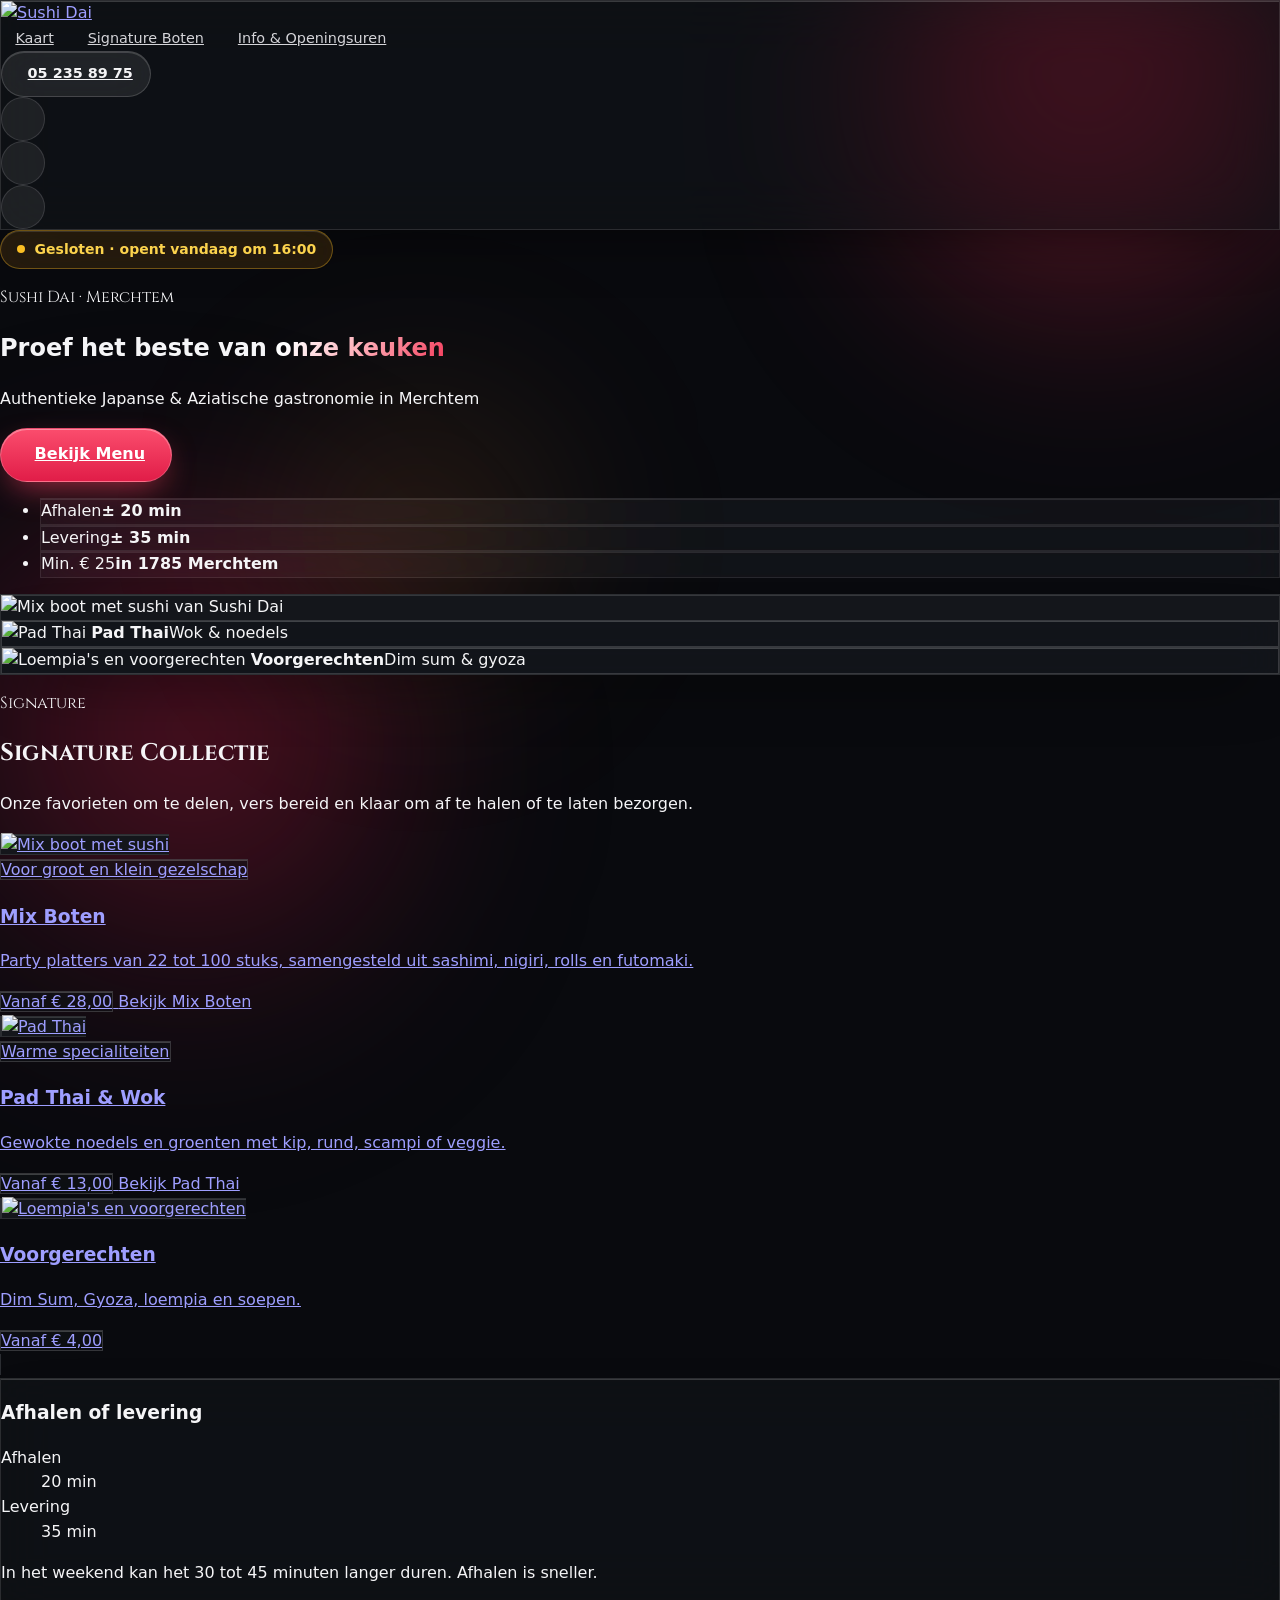
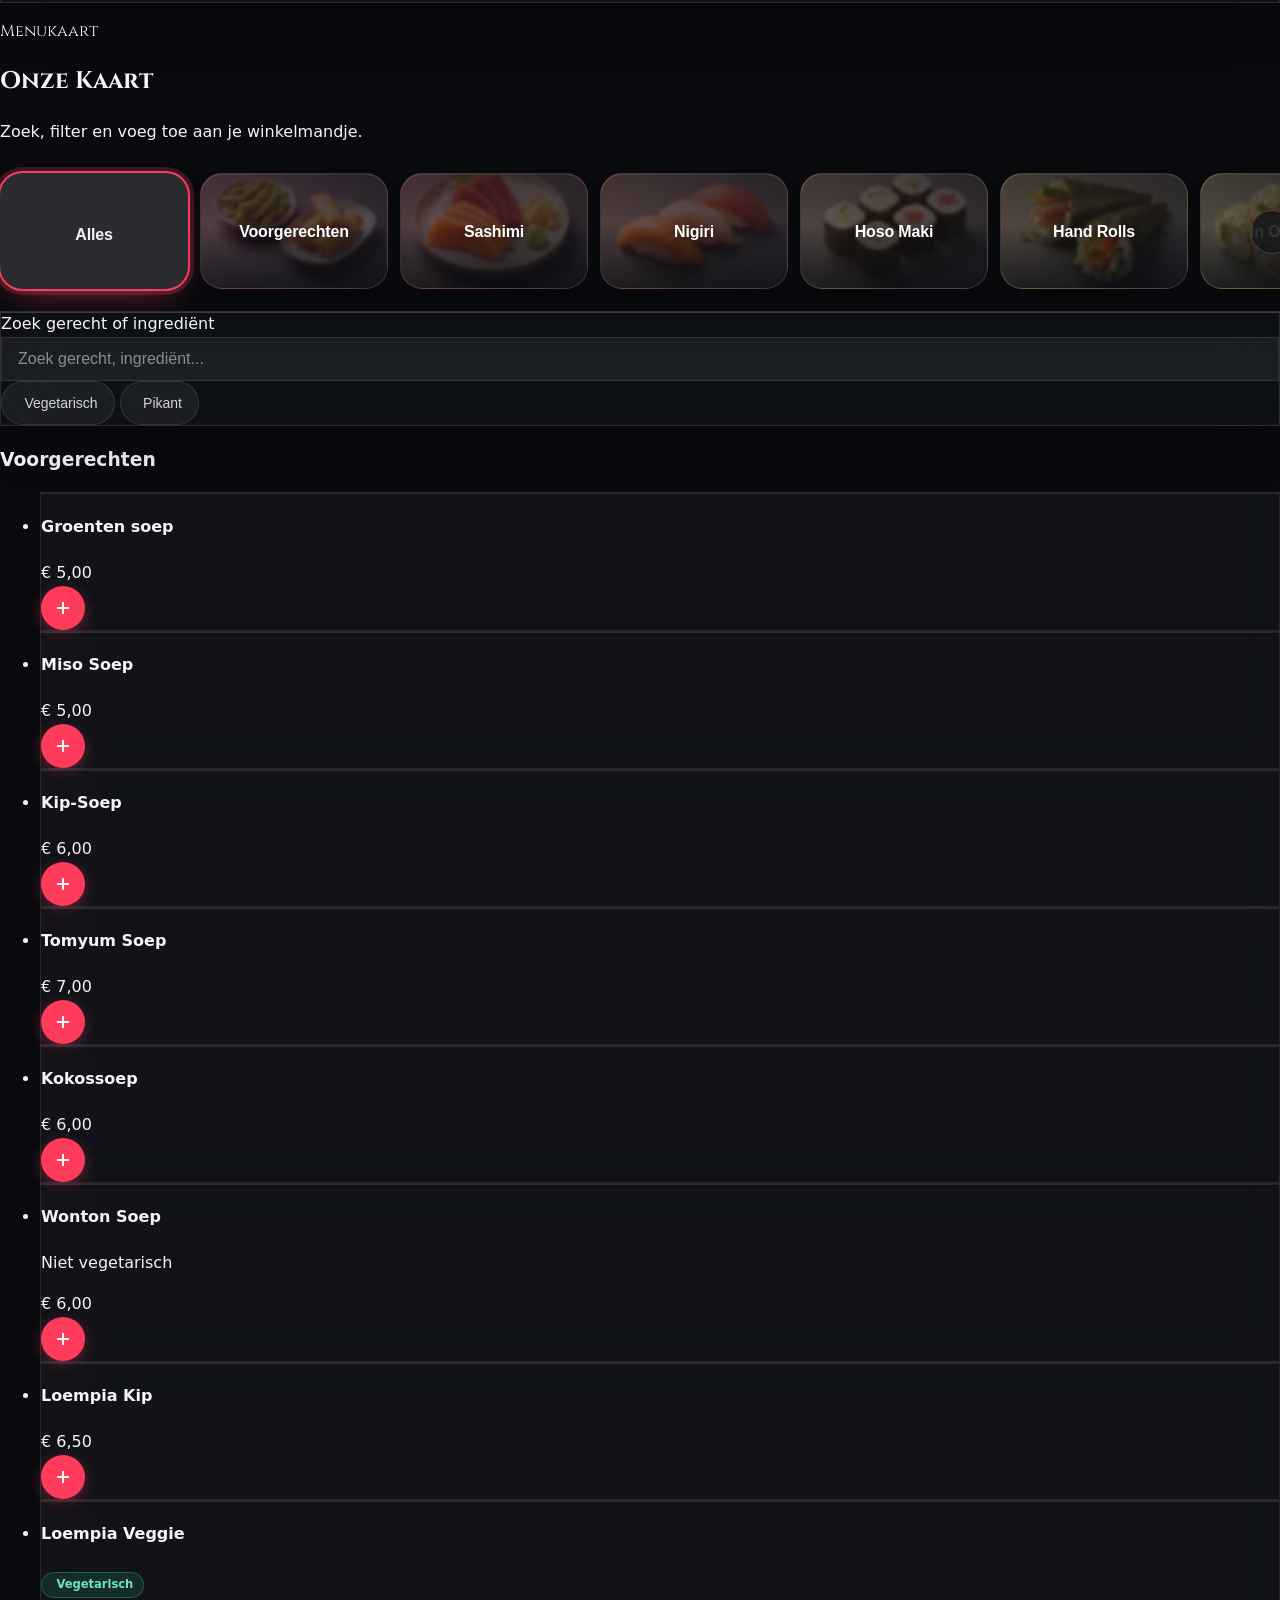
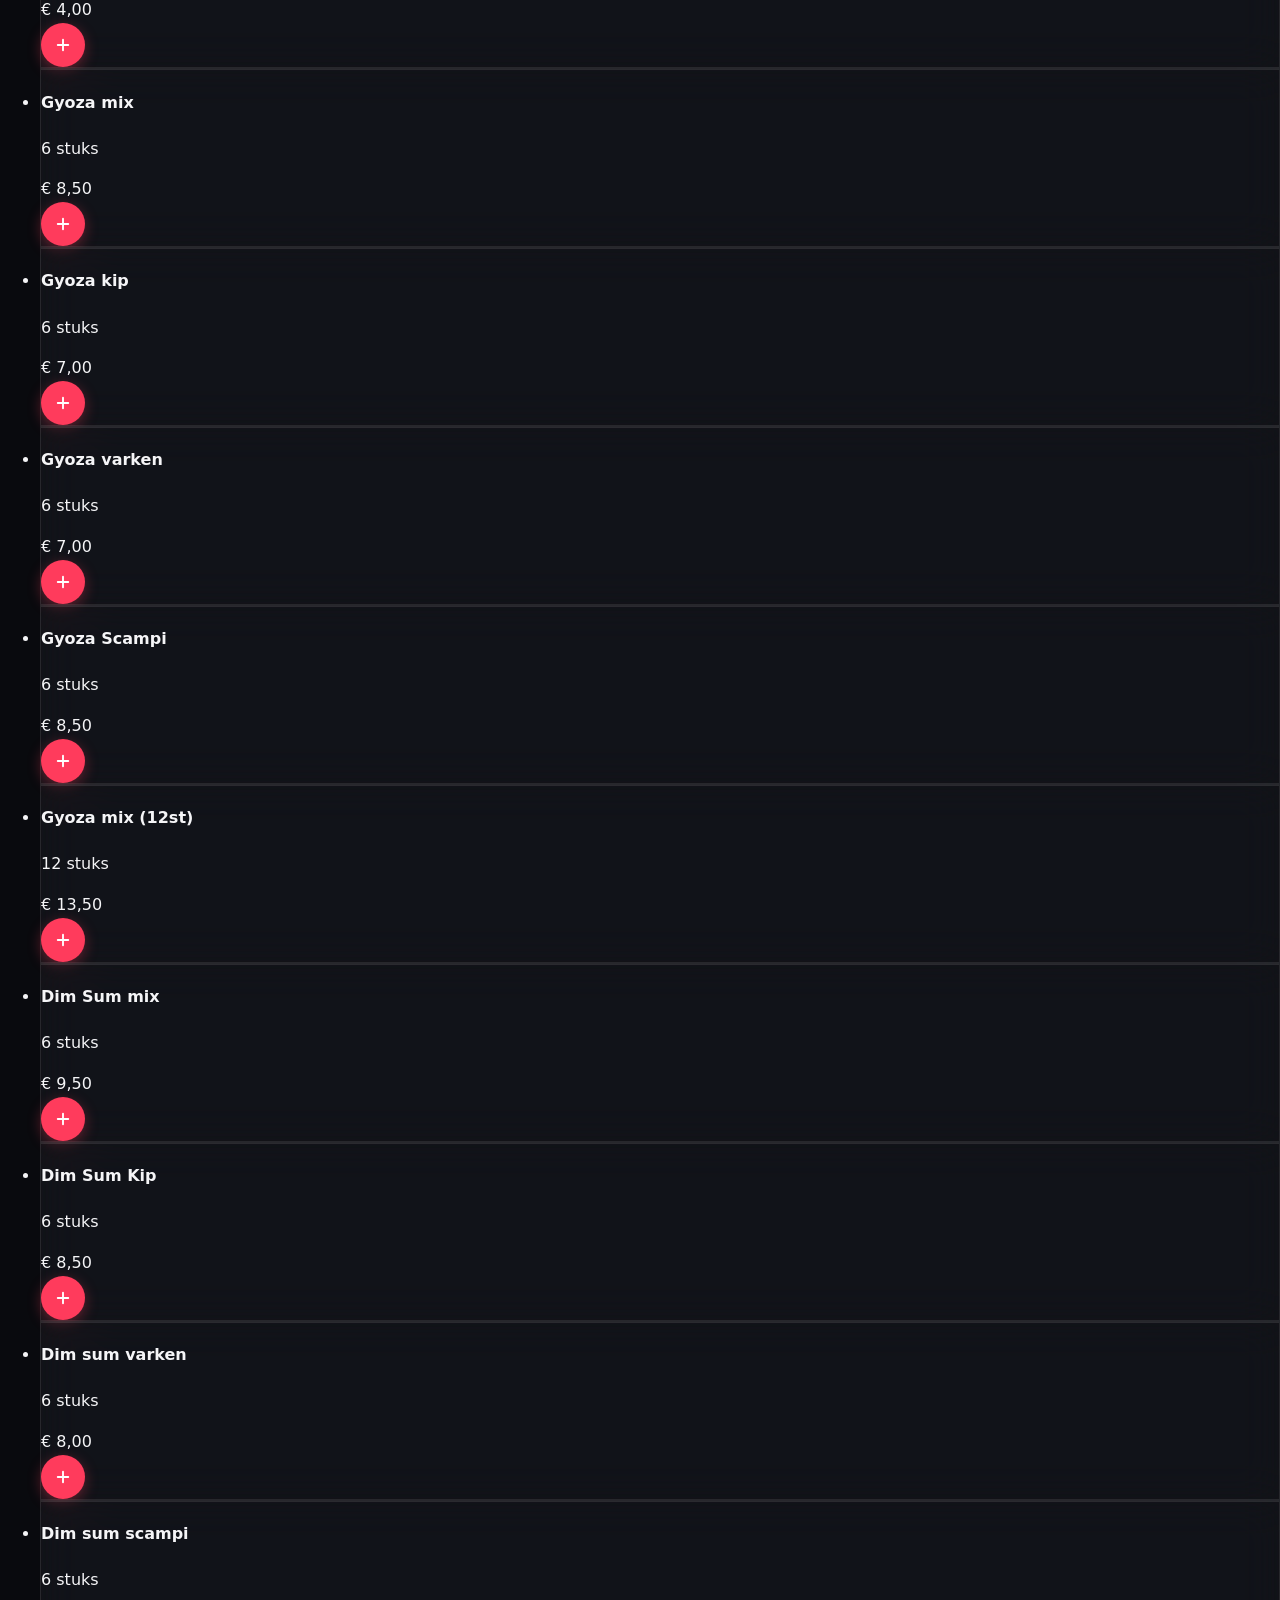
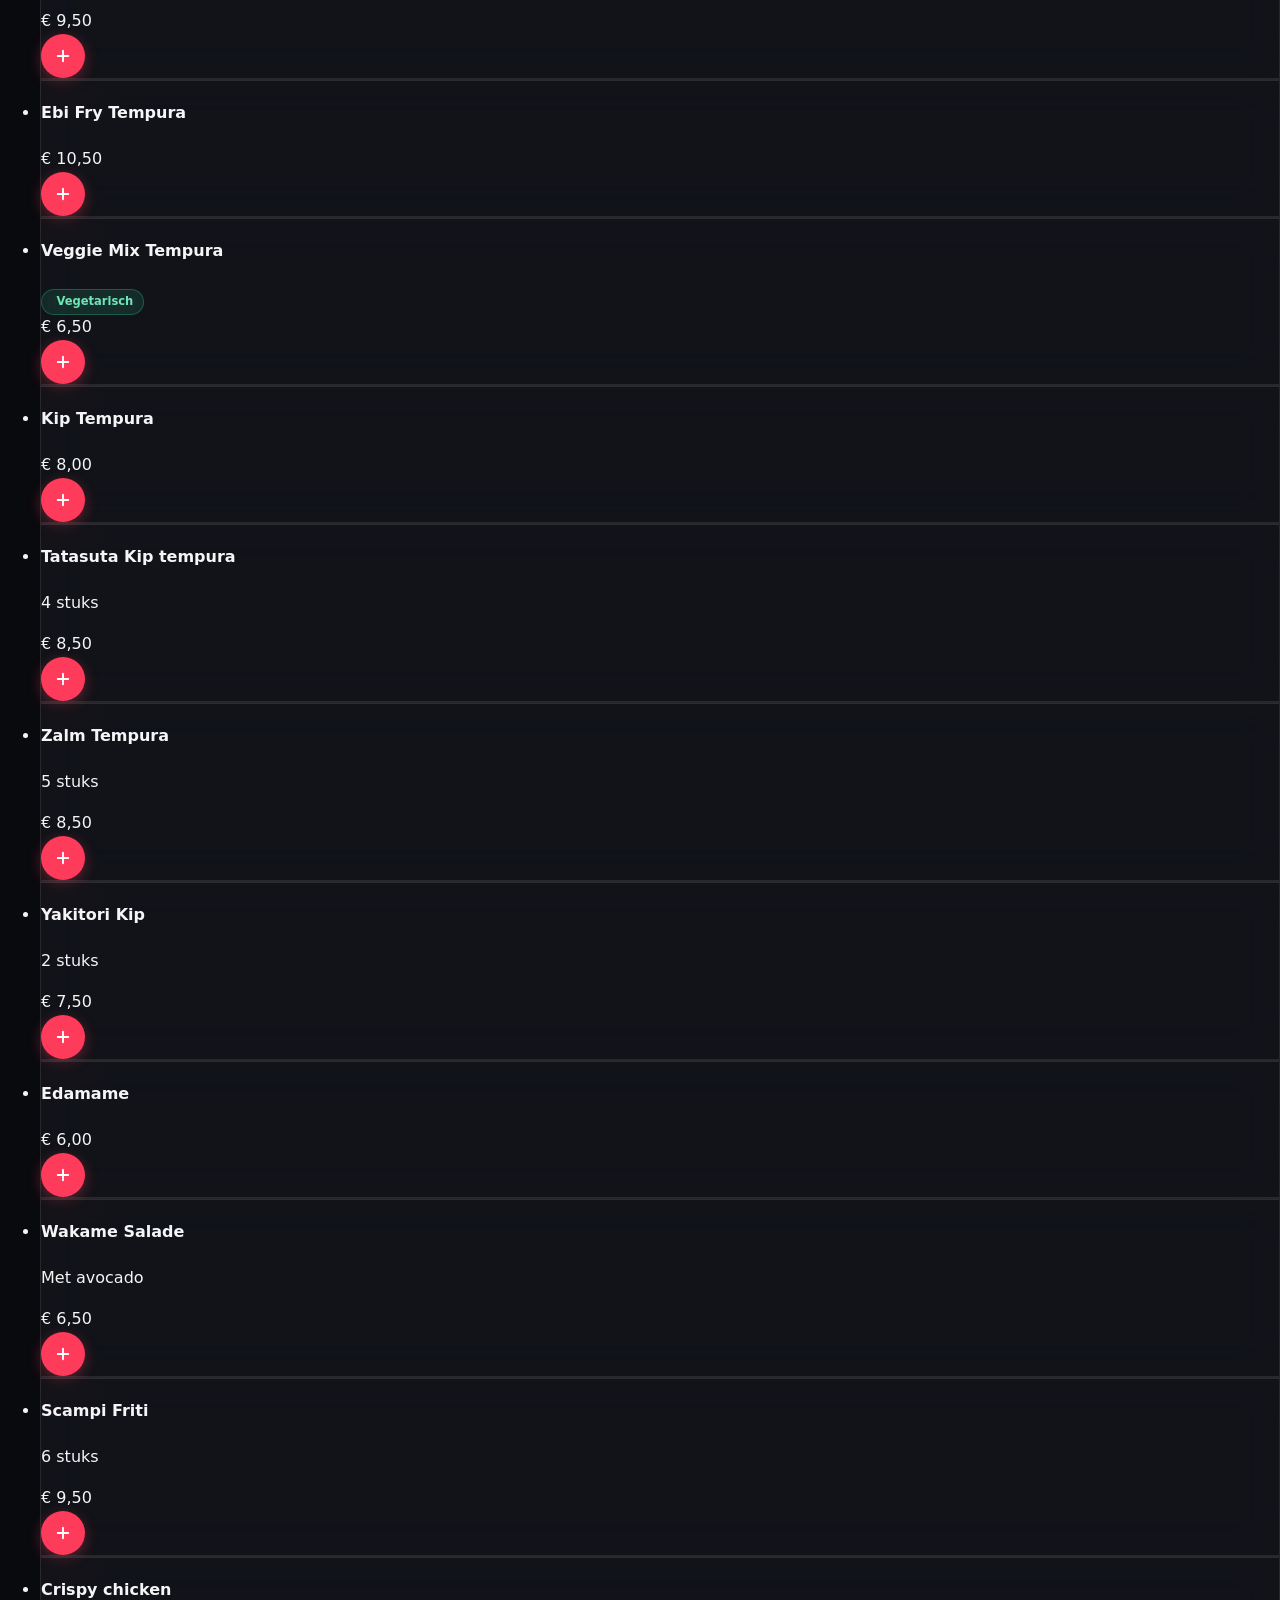
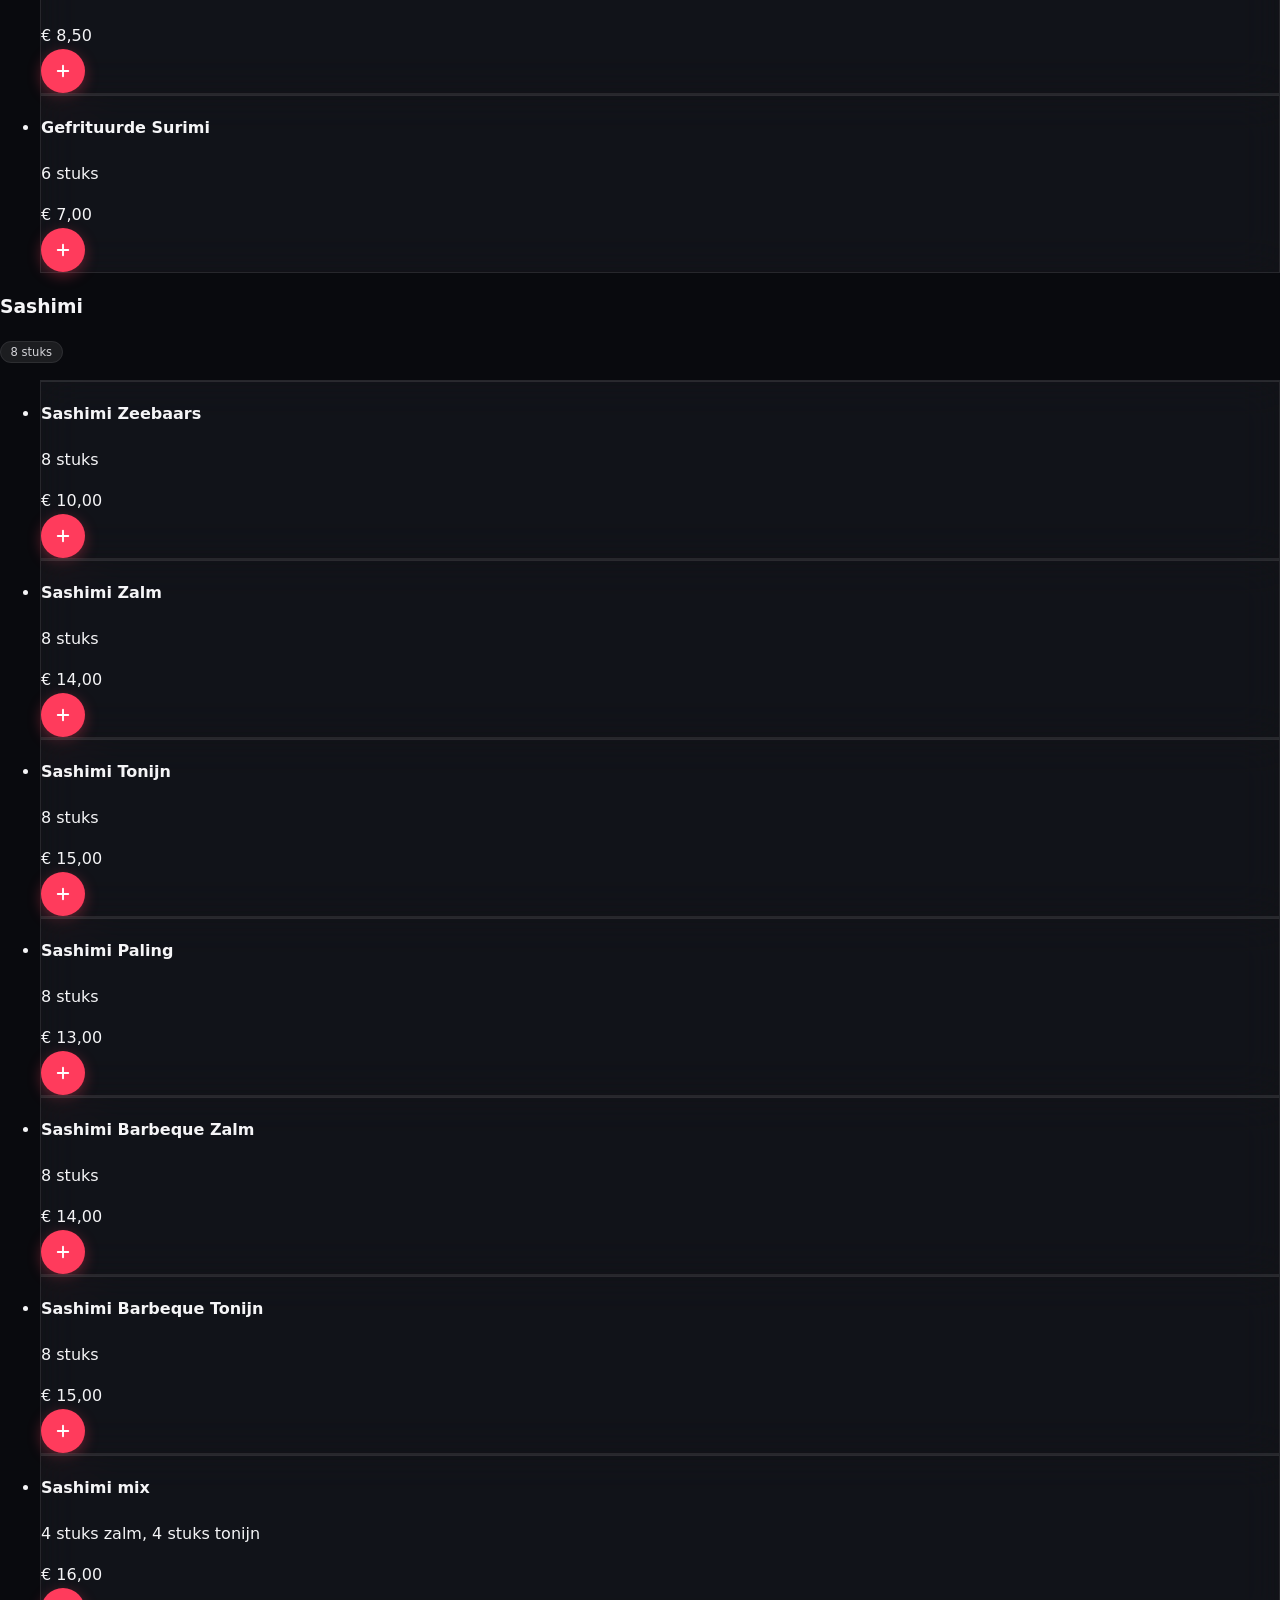
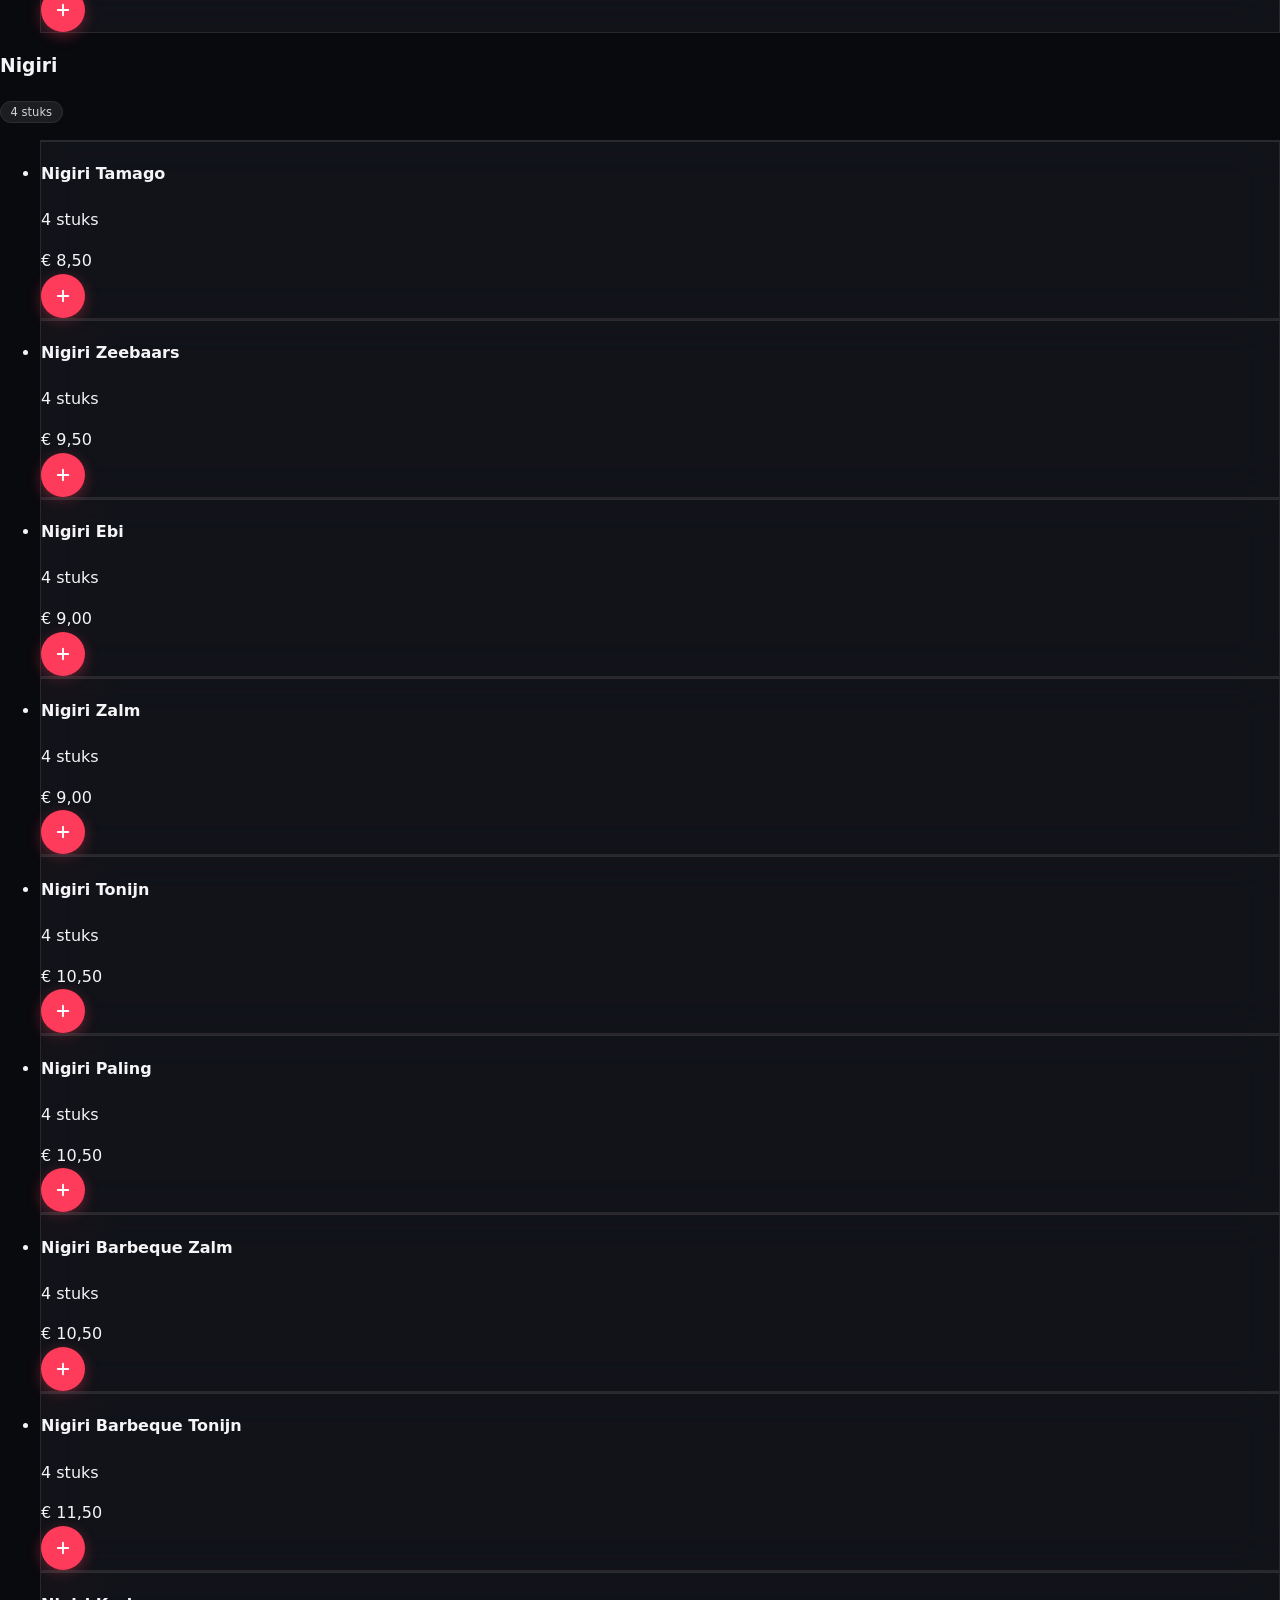
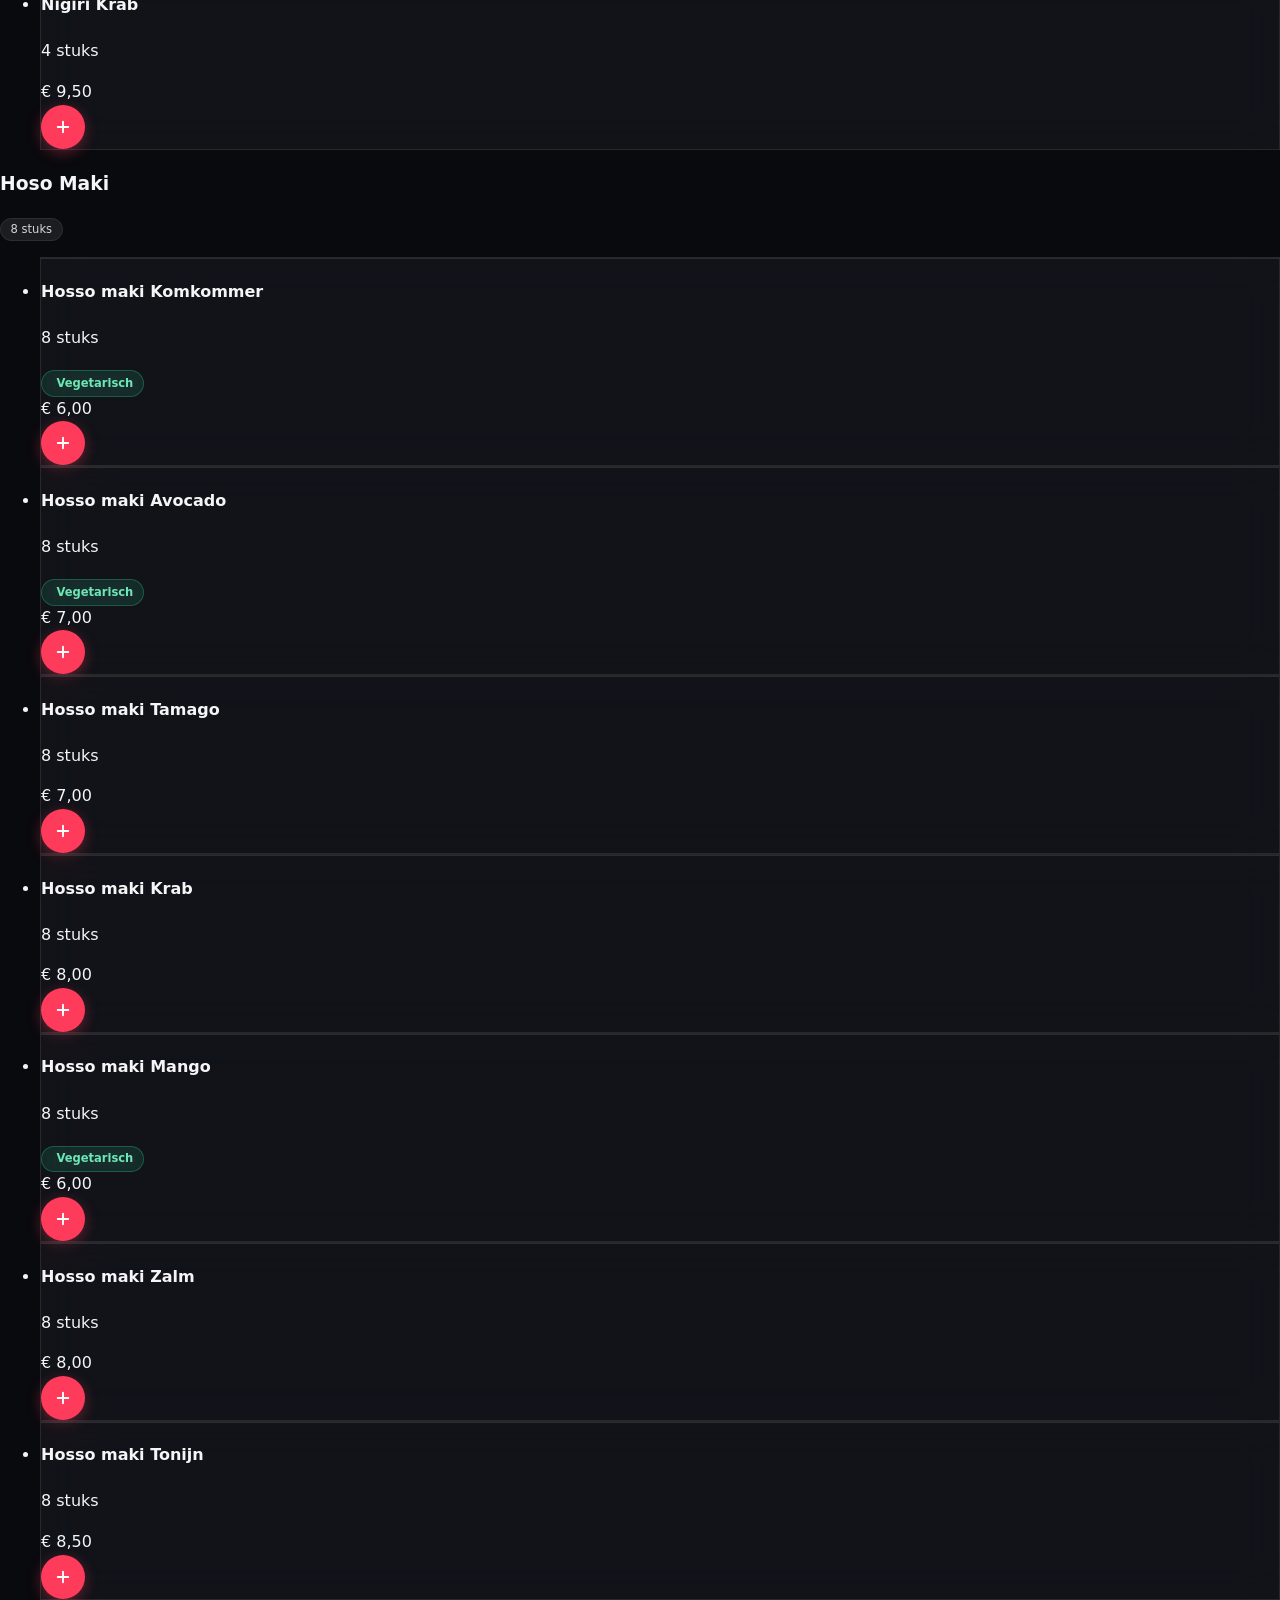
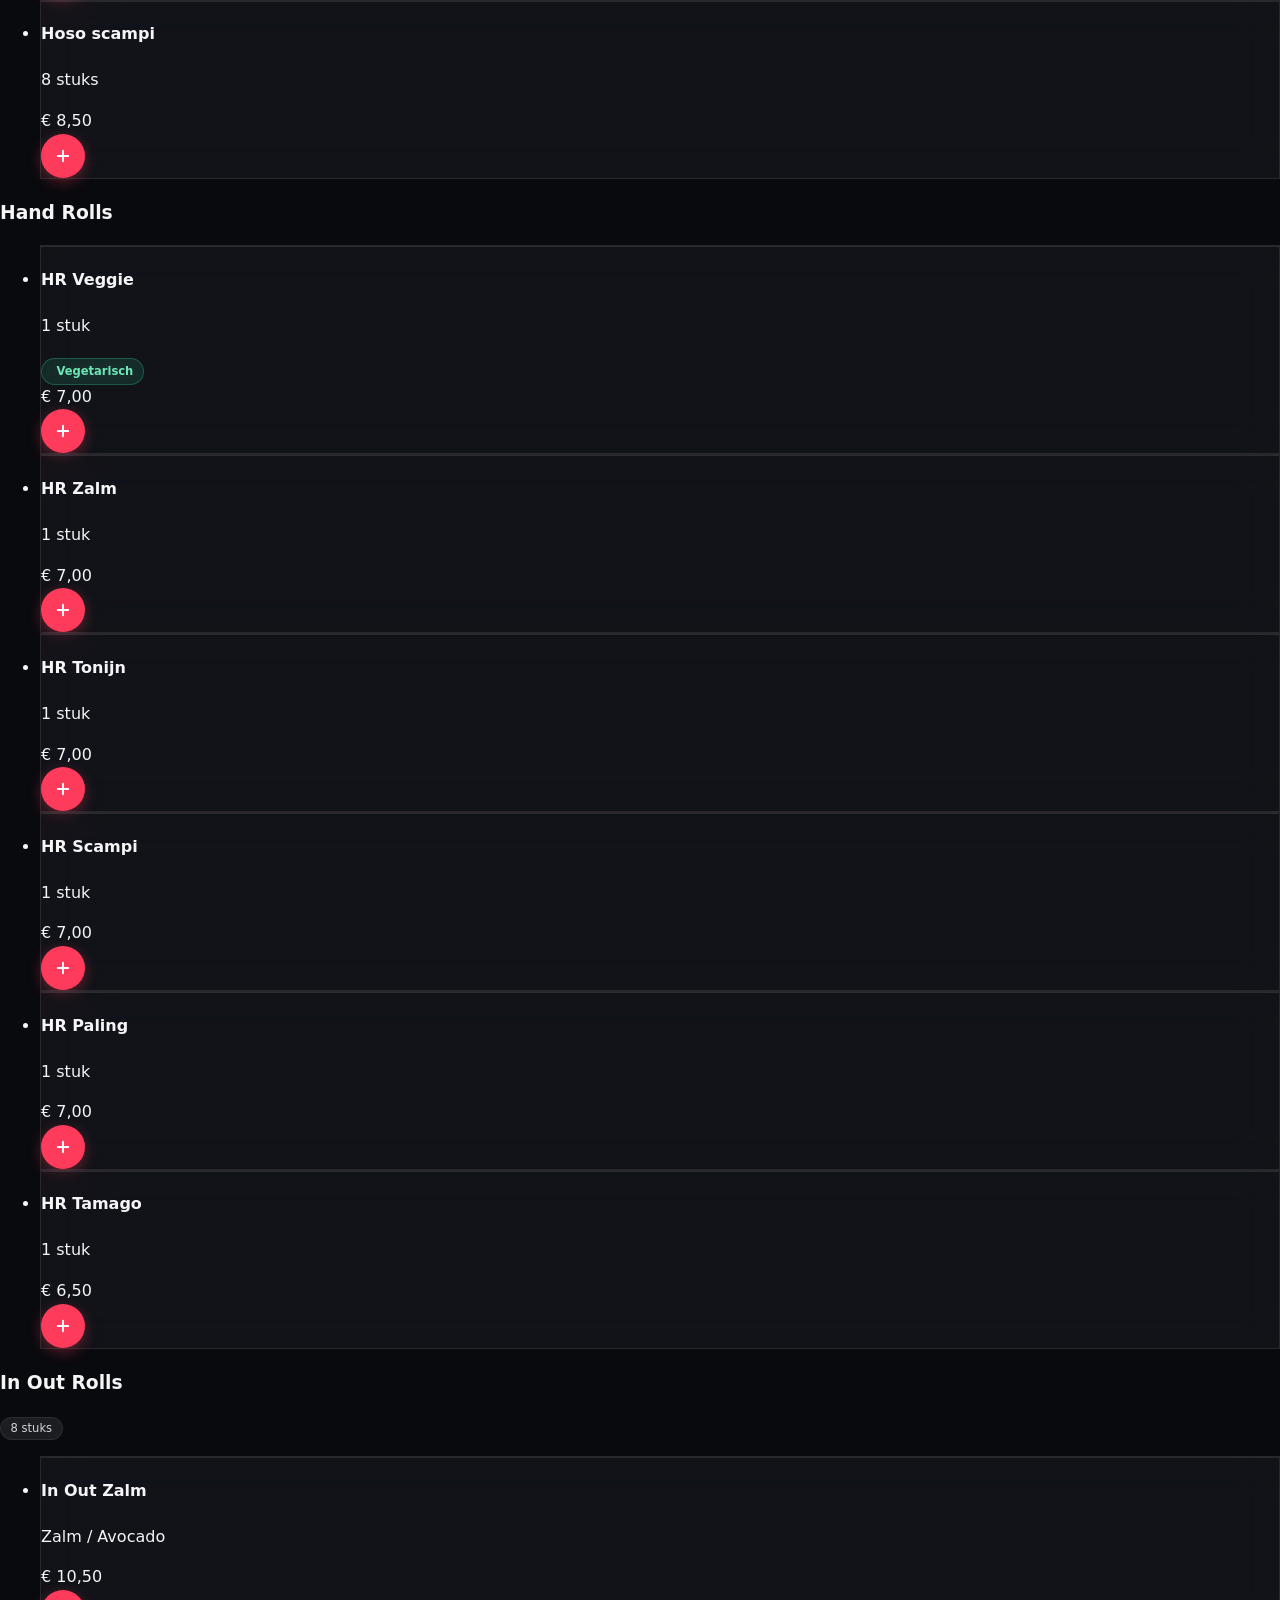
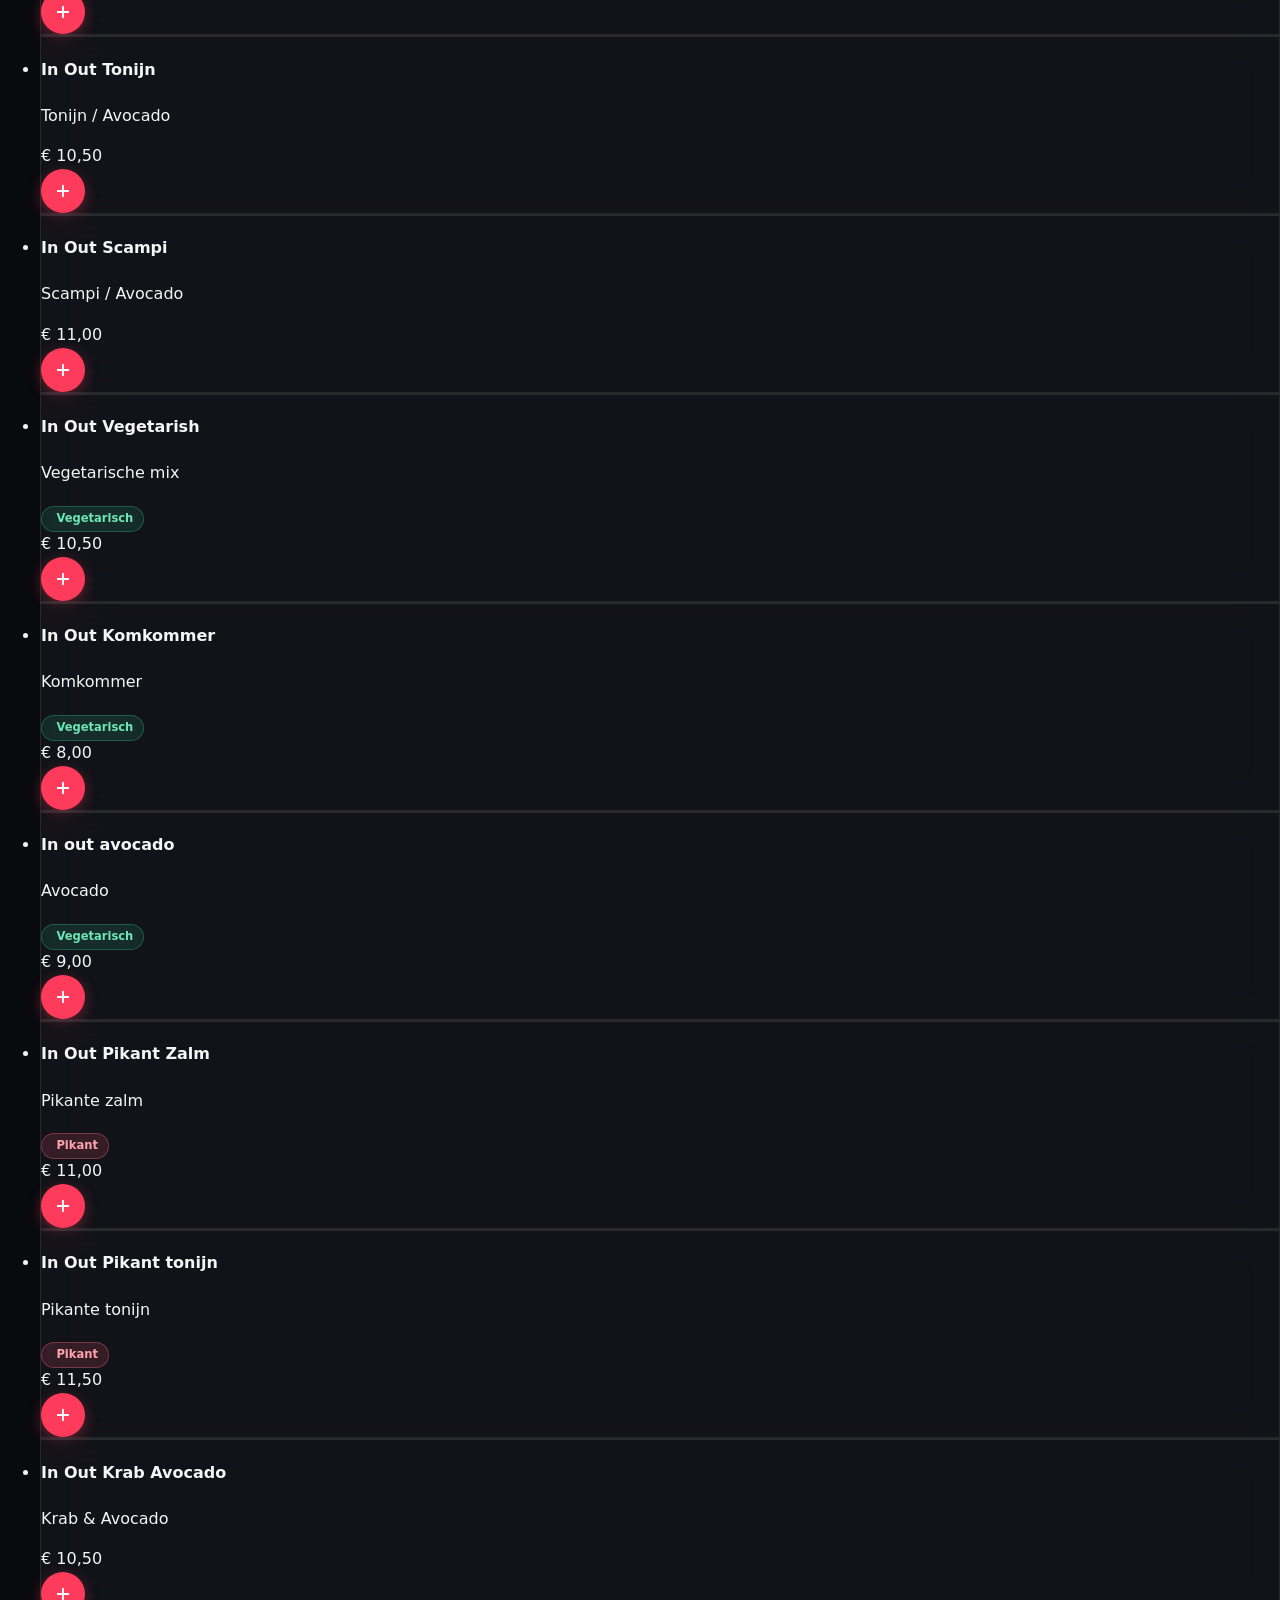
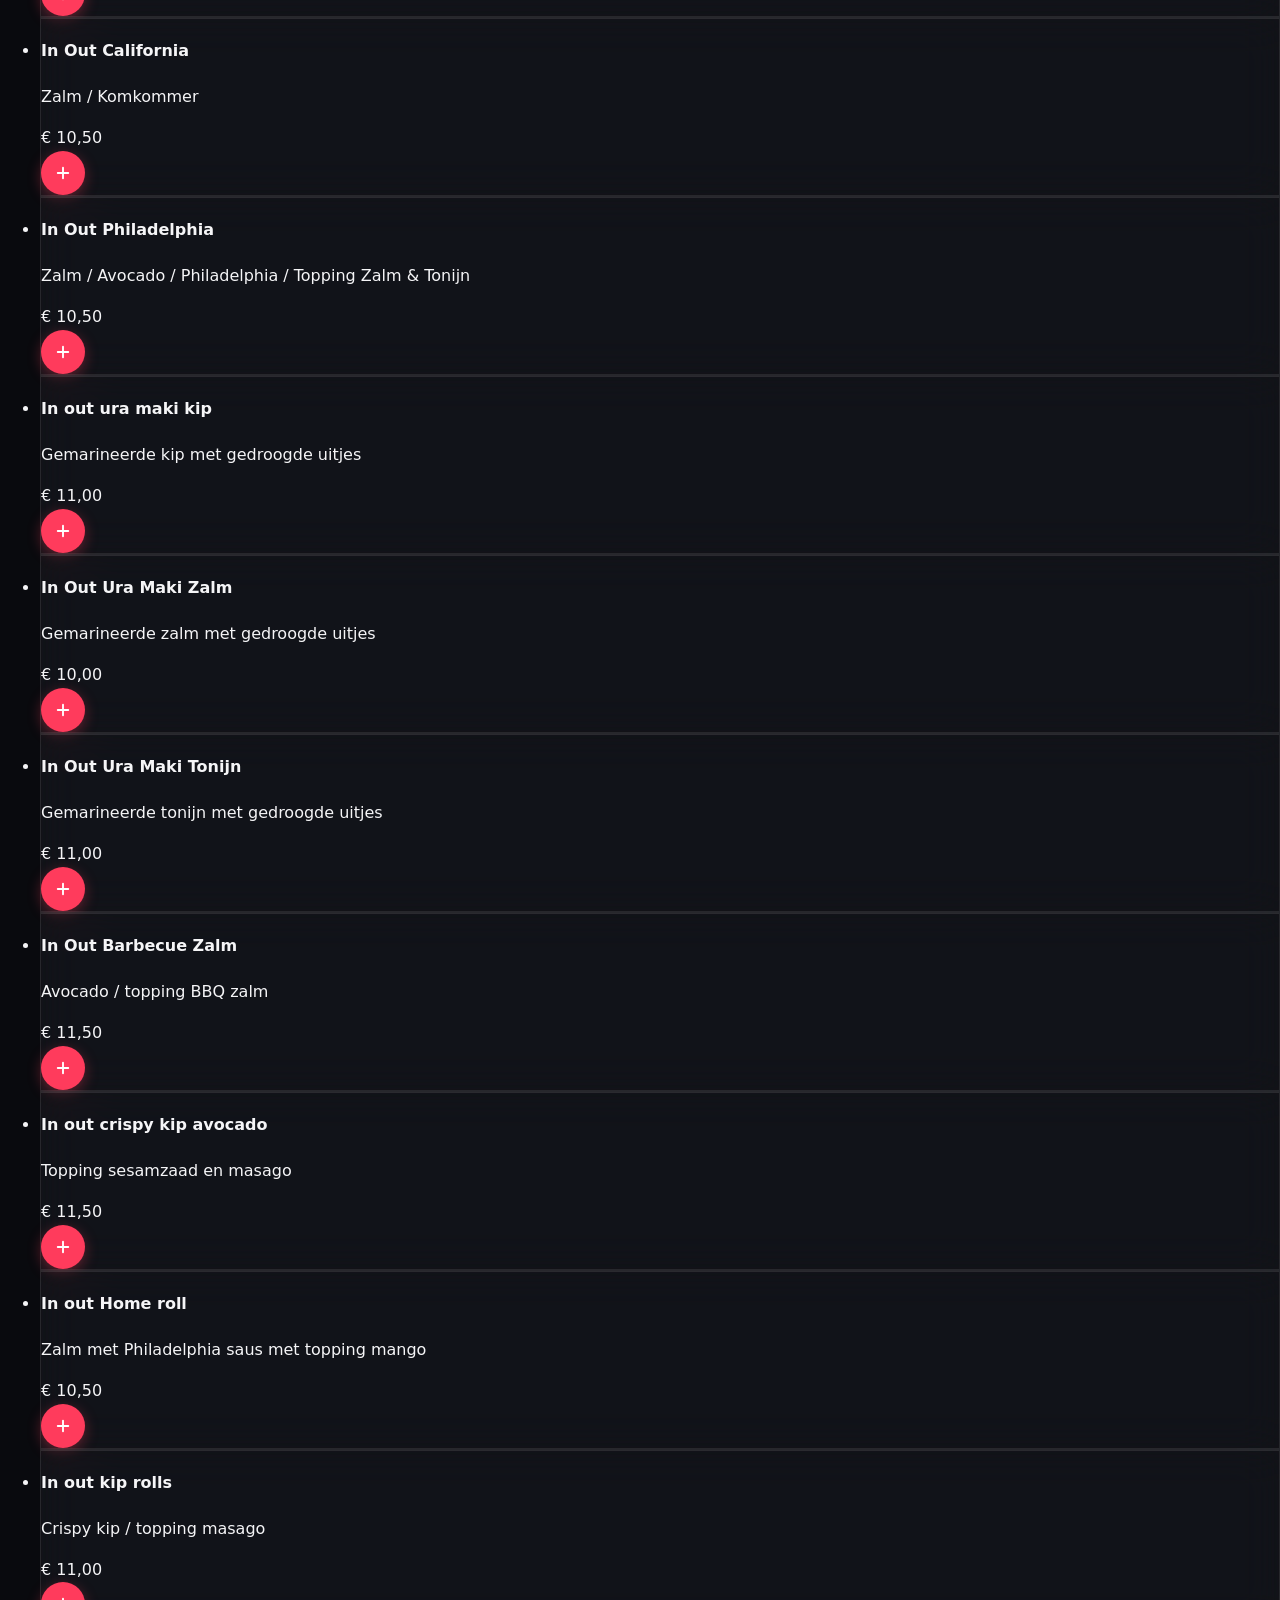
==== commit 97fe2aae: "Changes to be committed: 	new file:   Assets/Images/Icon/Sushicon-128.png 	new file:   Assets/Images" ====
--- a/index.html
+++ b/index.html
@@ -2,7 +2,7 @@
 <html lang="nl-BE">
 <head>
   <meta charset="utf-8">
-  <meta name="viewport" content="width=device-width, initial-scale=1, viewport-fit=cover">
+  <meta name="viewport" content="width=device-width, initial-scale=1, minimum-scale=1, maximum-scale=1, user-scalable=no, viewport-fit=cover">
   <title>Sushi Dai Merchtem · Sushi & Aziatische gerechten bestellen</title>
   <meta name="description" content="Authentieke Japanse & Aziatische gastronomie in Merchtem. Bekijk de volledige kaart en bestel sushi, wok en meer om af te halen of te laten leveren.">
   <meta name="theme-color" content="#090A0E">
@@ -14,8 +14,6 @@
         var saved = window.localStorage.getItem('sushidai.theme');
         if (saved === 'light' || saved === 'dark') {
           theme = saved;
-        } else if (window.matchMedia && window.matchMedia('(prefers-color-scheme: light)').matches) {
-          theme = 'light';
         }
       } catch (err) {
         /* Storage blocked: keep the default. */
@@ -57,7 +55,7 @@
       --crimson: #E11D48;
     }
     * { -webkit-tap-highlight-color: transparent; }
-    html { scroll-behavior: smooth; scroll-padding-top: 100px; color-scheme: dark; }
+    html { scroll-behavior: smooth; scroll-padding-top: 100px; color-scheme: dark; touch-action: pan-x pan-y; overflow-x: hidden; -webkit-text-size-adjust: 100%; text-size-adjust: 100%; }
     body {
       margin: 0;
       background: #090A0E;
@@ -65,10 +63,15 @@
       font-family: -apple-system, BlinkMacSystemFont, "SF Pro Display", "SF Pro Text", "Inter", system-ui, sans-serif;
       -webkit-font-smoothing: antialiased;
       text-rendering: optimizeLegibility;
-      overflow-x: hidden;
+      overflow-x: clip;
       line-height: 1.55;
     }
     body.locked { overflow: hidden; }
+    /* Nothing may widen the page: the orbs, the category slider and any wide child are clipped at the
+       edge of the app. "clip" (unlike "hidden") creates no scroll container, so position: sticky keeps working. */
+    #app { overflow-x: clip; max-width: 100%; }
+    /* The category slider scrolls sideways on its own; the page itself only pans vertically. */
+    .cat-scroller { touch-action: pan-x pan-y; }
     /* Tailwind utilities such as .flex would otherwise override the hidden attribute. */
     [hidden] { display: none !important; }
     .font-display { font-family: "Cinzel", "Playfair Display", Georgia, serif; }
@@ -141,8 +144,33 @@
 
     /* Ambient orbs */
     .orb { position: absolute; z-index: -1; border-radius: 9999px; filter: blur(90px); pointer-events: none; }
-    .orb-a { width: 520px; height: 520px; top: -140px; right: -120px; background: radial-gradient(circle, rgba(244, 63, 94, 0.55), rgba(225, 29, 72, 0) 70%); }
-    .orb-b { width: 460px; height: 460px; bottom: -160px; left: -140px; background: radial-gradient(circle, rgba(225, 29, 72, 0.32), rgba(9, 10, 14, 0) 70%); }
+    /* The hero used to clip the glow with overflow-hidden, which left a hard horizontal edge.
+       Let it bleed into the next section; body already hides horizontal overflow. */
+    #top { overflow: visible; }
+    /* The hero is isolated and positioned, so it would paint over the plain sections below it.
+       Lifting them keeps the bleeding glow behind their content. */
+    #signature, #kaart, #info { position: relative; z-index: 1; }
+    .orb { will-change: transform; }
+    .orb-a {
+      width: 560px; height: 560px; top: -160px; right: -140px;
+      background: radial-gradient(circle at 40% 40%, rgba(244, 63, 94, 0.55), rgba(225, 29, 72, 0.18) 45%, rgba(225, 29, 72, 0) 70%);
+      animation: orb-drift-a 22s ease-in-out infinite alternate;
+    }
+    .orb-b {
+      width: 620px; height: 620px; bottom: -200px; left: -180px;
+      background:
+        radial-gradient(circle at 60% 40%, rgba(225, 29, 72, 0.4), rgba(136, 19, 55, 0.14) 45%, rgba(9, 10, 14, 0) 70%);
+      animation: orb-drift-b 26s ease-in-out infinite alternate;
+    }
+    /* Warm lantern glow behind the headline, low strength so text contrast is unchanged. */
+    .orb-c {
+      width: 380px; height: 380px; top: 38%; left: 18%;
+      background: radial-gradient(circle, rgba(251, 146, 60, 0.2), rgba(251, 146, 60, 0) 68%);
+      animation: orb-drift-c 30s ease-in-out infinite alternate;
+    }
+    @keyframes orb-drift-a { from { transform: translate3d(0, 0, 0) scale(1); } to { transform: translate3d(-50px, 40px, 0) scale(1.12); } }
+    @keyframes orb-drift-b { from { transform: translate3d(0, 0, 0) scale(1); } to { transform: translate3d(70px, -50px, 0) scale(1.15); } }
+    @keyframes orb-drift-c { from { transform: translate3d(0, 0, 0) scale(0.9); } to { transform: translate3d(60px, -30px, 0) scale(1.1); } }
     .text-gradient {
       background: linear-gradient(120deg, #fff 10%, #FDA4AF 55%, #F43F5E 100%);
       -webkit-background-clip: text;
@@ -230,13 +258,16 @@
     .no-scrollbar::-webkit-scrollbar { display: none; }
     .cat-wrap { position: relative; }
     .cat-scroller {
+      --cat-gutter: 16px;
       position: relative; display: flex; gap: 12px; overflow-x: auto;
-      margin-inline: -18px; padding: 12px 18px 22px;
-      scroll-snap-type: x proximity; scroll-padding-inline: 18px; overscroll-behavior-x: contain;
+      margin-inline: calc(var(--cat-gutter) * -1); padding: 12px var(--cat-gutter) 22px;
+      scroll-snap-type: x proximity; scroll-padding-inline: var(--cat-gutter); overscroll-behavior-x: contain;
       -webkit-mask-image: linear-gradient(to right, transparent, #000 18px, #000 calc(100% - 18px), transparent);
       mask-image: linear-gradient(to right, transparent, #000 18px, #000 calc(100% - 18px), transparent);
     }
     .cat-scroller.dragging { cursor: grabbing; scroll-snap-type: none; user-select: none; }
+    /* Matches the section padding (px-4 below 640px, px-6 from 640px) so the slider never exceeds the viewport. */
+    @media (min-width: 640px) { .cat-scroller { --cat-gutter: 24px; } }
     .cat-card {
       --h: 350;
       position: relative; isolation: isolate; flex: 0 0 auto; scroll-snap-align: start;
@@ -323,6 +354,112 @@
     .stepper button { display: grid; place-items: center; width: 36px; height: 36px; border-radius: 9999px; cursor: pointer; color: #F5F5F7; }
     .stepper button:hover { background: rgba(255, 255, 255, 0.14); }
     .stepper span { min-width: 1.6rem; text-align: center; font-weight: 600; font-variant-numeric: tabular-nums; }
+
+    /* ===== Dish add-to-cart control: round "+" that pops into a dark "− n +" pill =====
+       .qty is a fixed 44px slot, so the card layout never shifts. The pill is absolutely positioned
+       at the right edge and grows to the left. data-qty="0" is the round state, anything else is the pill.
+       Opening timeline (620ms): the bubble squashes and overshoots while the gyoza pops in; at 320ms the
+       pill expands to the left and turns dark; the "− n +" row fades in at 360ms. */
+    .qty {
+      --qty-red: #ff3b5c;
+      --qty-dark: #1e2129;
+      --qty-size: 44px;
+      --qty-wide: 104px;
+      --qty-glow: 0 4px 14px rgba(255, 59, 92, 0.35);
+      --qty-lift: 0 4px 16px rgba(0, 0, 0, 0.45);
+      --qty-spring: cubic-bezier(0.34, 1.56, 0.64, 1);
+      position: relative; flex: none; width: var(--qty-size); height: var(--qty-size);
+    }
+    .qty__pill {
+      position: absolute; top: 0; right: 0; z-index: 1;
+      width: var(--qty-size); height: var(--qty-size); overflow: hidden; border-radius: 9999px;
+      background-color: var(--qty-red); box-shadow: var(--qty-glow);
+      transform-origin: right center; will-change: transform;
+      /* Collapse (back to 0): no delay, so the pill shrinks right away. */
+      transition: width 280ms var(--ease), background-color 240ms ease, box-shadow 240ms ease, transform 200ms var(--qty-spring);
+    }
+    .qty:not([data-qty="0"]) .qty__pill {
+      width: var(--qty-wide); background-color: var(--qty-dark); box-shadow: var(--qty-lift);
+      /* Expand: wait 320ms so the gyoza bounce plays first. */
+      transition: width 380ms cubic-bezier(0.34, 1.45, 0.64, 1) 320ms, background-color 280ms ease 320ms, box-shadow 280ms ease 320ms, transform 200ms var(--qty-spring);
+    }
+    @media (hover: hover) {
+      .qty[data-qty="0"] .qty__pill:hover { transform: scale(1.06); }
+    }
+
+    /* Buttons inside the pill stay transparent in every state: only the pill has a background. */
+    .qty .qty__add, .qty .qty__side {
+      appearance: none; display: grid; place-items: center; margin: 0; padding: 0; border: 0;
+      background: transparent; box-shadow: none; color: #fff; cursor: pointer;
+    }
+    .qty .qty__add {
+      position: absolute; top: 0; right: 0; width: var(--qty-size); height: var(--qty-size); border-radius: 9999px;
+      transition: opacity 160ms ease 200ms, transform 240ms var(--qty-spring) 200ms;
+    }
+    .qty:not([data-qty="0"]) .qty__add {
+      opacity: 0; transform: scale(0.2) rotate(90deg); pointer-events: none;
+      transition: opacity 150ms ease, transform 200ms var(--qty-spring);
+    }
+
+    .qty__row {
+      position: absolute; top: 0; right: 0; box-sizing: border-box;
+      width: var(--qty-wide); height: var(--qty-size); padding: 0 7px;
+      display: flex; align-items: center; justify-content: space-between;
+      opacity: 0; visibility: hidden;
+      transition: opacity 90ms linear, visibility 0s linear 90ms;
+    }
+    .qty:not([data-qty="0"]) .qty__row {
+      /* Visible at once (so restoreFocus can focus the + button); only the fade-in waits for the pill. */
+      opacity: 1; visibility: visible;
+      transition: opacity 200ms ease 360ms, visibility 0s;
+    }
+    .qty .qty__side {
+      flex: none; width: 30px; height: 30px; border-radius: 9999px; color: #f1f5f9;
+      transition: background-color 150ms ease, transform 100ms ease;
+    }
+    .qty .qty__side:focus, .qty .qty__side:active { background: transparent; box-shadow: none; }
+    .qty .qty__side:hover { background: rgba(255, 255, 255, 0.1); box-shadow: none; }
+    .qty .qty__side:active { transform: scale(0.85); }
+    .qty .qty__side:focus-visible, .qty .qty__add:focus-visible { outline: 2px solid #fff; outline-offset: -4px; border-radius: 9999px; }
+    .qty__num {
+      flex: 1; text-align: center; color: #fff; font-size: 15px; font-weight: 700; line-height: 1;
+      font-variant-numeric: tabular-nums; user-select: none;
+    }
+
+    .qty__gyoza {
+      position: absolute; top: 0; right: 0; width: var(--qty-size); height: var(--qty-size);
+      display: grid; place-items: center; opacity: 0; pointer-events: none;
+      filter: drop-shadow(0 2px 5px rgba(0, 0, 0, 0.35));
+    }
+
+    .qty__gyoza img { display: block; width: 30px; height: 30px; object-fit: contain; user-select: none; }
+    .qty.is-opening .qty__pill { animation: qty-bounce 620ms var(--qty-spring) forwards; }
+    .qty.is-opening .qty__gyoza { animation: qty-gyoza 620ms var(--qty-spring) forwards; }
+    .qty__num.is-bump { animation: qty-bump 180ms var(--qty-spring); }
+
+    @keyframes qty-bounce {
+      0%   { transform: scale(1); }
+      20%  { transform: scale(0.82) scaleX(1.1); }
+      50%  { transform: scale(1.28) scaleY(1.15); }
+      75%  { transform: scale(0.96); }
+      100% { transform: scale(1); }
+    }
+    @keyframes qty-gyoza {
+      0%   { opacity: 1; transform: scale(0) rotate(-35deg); }
+      35%  { opacity: 1; transform: scale(1.35) rotate(12deg); }
+      65%  { opacity: 1; transform: scale(1.05) rotate(-6deg); }
+      85%  { opacity: 1; transform: scale(1) rotate(0deg); }
+      100% { opacity: 0; transform: scale(0.6) rotate(0deg); }
+    }
+    @keyframes qty-bump {
+      0%   { transform: scale(1); }
+      40%  { transform: scale(1.35); }
+      100% { transform: scale(1); }
+    }
+    @media (prefers-reduced-motion: reduce) {
+      /* No keyframes and no delays; the resting styles already show the correct end state. */
+      .qty, .qty * { animation: none !important; transition-duration: 1ms !important; transition-delay: 0s !important; }
+    }
 
     /* Segmented control (afhalen / levering) */
     .seg { position: relative; display: grid; grid-template-columns: 1fr 1fr; padding: 4px; border-radius: 9999px; background: rgba(255, 255, 255, 0.06); border: 1px solid rgba(255, 255, 255, 0.1); }
@@ -523,14 +660,21 @@
   <style>
     /* ===== Scroll-scrubbed intro video (everything is keyed on html.scrub-on) ===== */
     :root {
-      --scrub-length: 350vh;
+      --scrub-length: 300vh;
       --scrub-scrim: #090A0E;
-      --scrub-scrim-opacity: 0.92;
+      --scrub-scrim-opacity: 0.7;   /* dark mode: overlay strength once the fade is complete */
+      --scrub-dim: 0.6;             /* dark mode: video brightness ends at 1 - 0.6 = 0.4 */
+      --scrub-blur: 6px;            /* softening reached at the end of the fade */
+      --dock-distance: 60vh;        /* how far below its resting place each hero block starts */
+      --dock-duration: 1100ms;
+      --dock-ease: cubic-bezier(0.16, 1, 0.3, 1);
+      --dock-stagger: 1.8;          /* multiplies each block's inline --d delay (about 110-145ms between blocks) */
     }
     /* Light mode needs a fully opaque scrim so the secondary text keeps its 4.5:1 contrast. */
     html[data-theme="light"] {
       --scrub-scrim: #F5F5F7;
       --scrub-scrim-opacity: 1;
+      --scrub-dim: 0;
     }
 
     .scrub { display: none; }
@@ -540,14 +684,19 @@
       position: fixed; inset: 0; z-index: -1;
       width: 100vw; height: 100vh; height: 100dvh;
       object-fit: cover; background: #090A0E; pointer-events: none;
-    }
-    /* Sits above the video and below the page. It fades in with the menu so text stays readable. */
+      /* Dims and softens over the last 20% of the runway (--scrub-fade is set from JS, 0 to 1).
+         The slight scale hides the transparent edges the blur would otherwise create. */
+      transform: scale(calc(1 + var(--scrub-fade, 0) * 0.06));
+      filter: brightness(calc(1 - var(--scrub-fade, 0) * var(--scrub-dim, 0.6))) blur(calc(var(--scrub-fade, 0) * var(--scrub-blur, 6px)));
+      will-change: transform, filter;
+    }
+    /* Sits above the video and below the page. It fades in with the scroll (last 20% of the runway) so text stays readable. */
     .scrub__scrim {
       position: fixed; inset: 0; z-index: -1; pointer-events: none;
-      background: var(--scrub-scrim); opacity: 0;
-      transition: opacity 700ms var(--ease);
-    }
-    html.is-menu-visible .scrub__scrim { opacity: var(--scrub-scrim-opacity); }
+      background: var(--scrub-scrim);
+      /* Scroll-driven, so no transition. */
+      opacity: calc(var(--scrub-fade, 0) * var(--scrub-scrim-opacity, 0.7));
+    }
 
     /* Scroll cue: pinned to the viewport during the runway and faded out by --scrub-p (set from JS). */
     .scrub__stage {
@@ -578,6 +727,50 @@
     html.scrub-on.is-menu-visible #app > footer {
       opacity: 1; pointer-events: auto;
     }
+
+    /* ===== Magnetic dock and section snapping (all gated on html.scrub-on) ===== */
+
+    /* Pull the page up by one viewport so the hero sits in the last screen of the runway
+       and docks over the dimmed video instead of arriving from below the fold. */
+    html.scrub-on #app > main {
+      position: relative;
+      margin-top: -100vh; margin-top: -100dvh;
+      transition-duration: 300ms;
+    }
+
+    /* Hero blocks wait below the fold, then are pulled into place one after another.
+       The delay reuses each block's inline --d value, scaled by --dock-stagger. */
+    html.scrub-on #top .reveal {
+      opacity: 0;
+      transform: translate3d(0, var(--dock-distance), 0);
+      transition: transform 450ms cubic-bezier(0.7, 0, 0.84, 0), opacity 250ms linear;
+      will-change: transform, opacity;
+    }
+    html.scrub-on.is-menu-visible #top .reveal {
+      opacity: 1;
+      transform: none;
+      transition:
+        transform var(--dock-duration) var(--dock-ease) calc(var(--d, 0ms) * var(--dock-stagger)),
+        opacity 500ms linear calc(var(--d, 0ms) * var(--dock-stagger));
+    }
+    /* The IntersectionObserver still adds .in; its rise keyframes would fight the dock transform. */
+    html.scrub-on #top .reveal.in { animation: none; }
+
+    /* No section snapping. The sections have very different heights (and #signature and #kaart are taller
+       than the screen on phones), so a fixed snap point left half-sections in view and pulled the page back
+       to an awkward place when scrolling on. The end of the intro is handled by dockToHero in the script. */
+    /* Inertia scrolling (mouse and trackpad) is done in JS. Native smooth scrolling and snapping would
+       fight with the per-frame scrollTo calls, so both are switched off while it is active. */
+    html.smooth-on { scroll-behavior: auto; scroll-snap-type: none; }
+    /* Intro gate: while the intro is waiting or being driven by script, native snapping and smooth
+       scrolling would fight with the per-frame scrollTo calls. */
+    html.intro-zone { scroll-behavior: auto; scroll-snap-type: none; }
+    /* Anchor glide (menu button, nav links): the script moves the page frame by frame, so native smooth
+       scrolling and snapping must stay out of the way until it has arrived. */
+    html.glide-on { scroll-behavior: auto; scroll-snap-type: none; }
+    /* html has scroll-padding-top: 100px for the fixed nav. Cancel it for the hero so anchor links to it
+       land exactly where the runway ends (progress 1) and not at ~95%, where the page is still hidden. */
+    html.scrub-on #top { scroll-margin-top: -100px; }
   </style>
 </head>
 
@@ -631,7 +824,10 @@
 
     <!-- Scroll runway: its height is the scroll distance that scrubs the video. -->
     <div id="scrub" class="scrub" aria-hidden="true">
-      <video class="scrub__video" data-src="Assets/Videos/sushi-drop.mp4" muted playsinline preload="auto" disablepictureinpicture disableremoteplayback></video>
+      <!-- Intro clip. data-src is tried first, data-fallback-src only if that file fails to load.
+           Currently sushidropping1_scrolling_1080.mp4 (1080p, 75 fps) with the 720p original as fallback. To change the fallback, set
+           data-fallback-src="Assets/Videos/Wok2.mp4" on the video element. -->
+      <video class="scrub__video" data-src="Assets/Videos/sushidropping1_scrolling_1080.mp4" data-fallback-src="Assets/Videos/sushidropping1_scrolling.mp4" muted playsinline preload="auto" disablepictureinpicture disableremoteplayback></video>
       <div class="scrub__scrim"></div>
       <div class="scrub__stage">
         <p class="scrub__cue font-display">
@@ -646,6 +842,7 @@
       <section id="top" class="relative isolate overflow-hidden px-4 pb-20 pt-32 sm:px-6 sm:pt-40 lg:pb-28" aria-labelledby="hero-title">
         <div class="orb orb-a" aria-hidden="true"></div>
         <div class="orb orb-b" aria-hidden="true"></div>
+        <div class="orb orb-c" aria-hidden="true"></div>
 
         <div class="mx-auto grid max-w-6xl items-center gap-14 lg:grid-cols-[1.05fr_0.95fr]">
           <div>
@@ -663,11 +860,7 @@
             <div class="reveal mt-9 flex flex-col gap-3 sm:flex-row" style="--d:260ms">
               <a href="#kaart" class="btn btn-primary press">
                 <i data-lucide="utensils" class="h-5 w-5"></i>
-                Direct Bestellen
-              </a>
-              <a href="#kaart" data-goto="Mix Boot" class="btn btn-glass press">
-                Bekijk Mix Boten
-                <i data-lucide="arrow-right" class="h-5 w-5"></i>
+                Bekijk Menu
               </a>
             </div>
 
@@ -804,13 +997,7 @@
             </div>
           </div>
 
-          >>>>>>> REPLACE
-
-<<<<<<< SEARCH
-<div id="menu-grid"></div>
-=======
-<div id="menu-grid" class="mt-6"></div>
-          <div id="menu-grid"></div>
+          <div id="menu-grid" class="mt-6"></div>
         </div>
       </section>
 
@@ -1562,14 +1749,32 @@
           '</div>';
       }
 
+      /* Inline SVGs for the dish control, so it needs no icon font or extra request. */
+      const QTY_SVG = 'width="18" height="18" viewBox="0 0 24 24" fill="none" stroke="currentColor" stroke-width="2.5" stroke-linecap="round" aria-hidden="true" focusable="false"';
+      const QTY_ICONS = {
+        plus: '<svg ' + QTY_SVG + '><path d="M12 5v14M5 12h14"/></svg>',
+        minus: '<svg ' + QTY_SVG + '><path d="M5 12h14"/></svg>',
+        gyoza: '<img src="Assets/Images/Icon/Sushicon-128.png" width="30" height="30" alt="" decoding="async" draggable="false">'
+      };
+
+      /* One markup for every state: data-qty="0" is the round button, anything else is the "− n +" pill.
+         The number never renders "0", so no ghost text is left while the pill collapses. */
       function controlHtml(id) {
         const item = BY_ID.get(id);
         const qty = state.cart[id] || 0;
         const safeName = esc(cap(item.name));
-        if (!qty) {
-          return '<button type="button" class="add-btn press" data-act="add" data-id="' + id + '" aria-label="Voeg ' + safeName + ' toe aan je mandje"><i data-lucide="plus" class="h-5 w-5"></i></button>';
-        }
-        return stepperHtml(id, qty, safeName);
+        const off = qty ? '' : ' disabled';
+        return '<div class="qty" data-qty="' + qty + '">' +
+          '<div class="qty__pill">' +
+          '<div class="qty__row" role="group" aria-label="Aantal ' + safeName + '">' +
+          '<button type="button" class="qty__side" data-act="dec" data-id="' + id + '" aria-label="Minder ' + safeName + '"' + off + '>' + QTY_ICONS.minus + '</button>' +
+          '<span class="qty__num" aria-live="polite">' + (qty || 1) + '</span>' +
+          '<button type="button" class="qty__side" data-act="inc" data-id="' + id + '" aria-label="Meer ' + safeName + '"' + off + '>' + QTY_ICONS.plus + '</button>' +
+          '</div>' +
+          '<span class="qty__gyoza" aria-hidden="true">' + QTY_ICONS.gyoza + '</span>' +
+          '<button type="button" class="qty__add" data-act="add" data-id="' + id + '" aria-label="Voeg ' + safeName + ' toe aan je mandje"' + (qty ? ' disabled' : '') + '>' + QTY_ICONS.plus + '</button>' +
+          '</div>' +
+          '</div>';
       }
 
       function itemHtml(item) {
@@ -1642,10 +1847,45 @@
         refreshIcons();
       }
 
+      /* Restart a CSS animation class on an element. */
+      function replay(el, cls) {
+        el.classList.remove(cls);
+        void el.offsetWidth;
+        el.classList.add(cls);
+      }
+
+      /* Update the existing control in place, so its CSS transitions and keyframes can play.
+         0 -> 1 runs the poppy open, n -> n+1 bumps the number, 1 -> 0 collapses back to the round button. */
+      function updateQtyControl(holder, id) {
+        const root = holder.querySelector('.qty');
+        if (!root) {
+          holder.innerHTML = controlHtml(id);
+          return;
+        }
+        const prev = Number(root.dataset.qty) || 0;
+        const qty = state.cart[id] || 0;
+        if (qty === prev) return;
+
+        const num = root.querySelector('.qty__num');
+        root.dataset.qty = String(qty);
+        root.querySelector('[data-act="add"]').disabled = qty > 0;
+        root.querySelector('[data-act="dec"]').disabled = qty === 0;
+        root.querySelector('[data-act="inc"]').disabled = qty === 0;
+
+        if (qty === 0) {
+          /* Keep the last number while the row fades out (it is hidden), so "0" never flashes. */
+          root.classList.remove('is-opening');
+        } else {
+          num.textContent = String(qty);
+          if (prev === 0) replay(root, 'is-opening');
+          else if (qty > prev) replay(num, 'is-bump');
+        }
+      }
+
       /* Update only the add/stepper controls so the grid does not re-render on each tap. */
       function syncControls(id) {
         document.querySelectorAll('[data-ctl="' + id + '"]').forEach((holder) => {
-          holder.innerHTML = controlHtml(id);
+          updateQtyControl(holder, id);
         });
       }
 
@@ -1903,10 +2143,11 @@
         const holder = scope === grid
           ? grid.querySelector('[data-ctl="' + id + '"]')
           : cartItems.querySelector('li[data-id="' + id + '"]');
+        /* Skip disabled buttons: the dish control disables whichever side is hidden. */
         let target = holder && (
-          holder.querySelector('[data-act="' + act + '"]') ||
-          holder.querySelector('[data-act="inc"]') ||
-          holder.querySelector('[data-act="add"]')
+          holder.querySelector('[data-act="' + act + '"]:not(:disabled)') ||
+          holder.querySelector('[data-act="inc"]:not(:disabled)') ||
+          holder.querySelector('[data-act="add"]:not(:disabled)')
         );
         if (!target && scope === cartItems) {
           target = cartItems.querySelector('[data-act]') || browseBtn;
@@ -2122,8 +2363,7 @@
       }
 
       function initTheme() {
-        const systemLight = window.matchMedia('(prefers-color-scheme: light)');
-        applyTheme(storedTheme() || (systemLight.matches ? 'light' : 'dark'));
+        applyTheme(storedTheme() || 'dark');
 
         document.querySelectorAll('[data-theme-toggle]').forEach((btn) => {
           btn.addEventListener('click', () => {
@@ -2133,15 +2373,7 @@
           });
         });
 
-        /* Follow the system setting until the visitor picks a theme. */
-        const follow = (e) => {
-          if (!storedTheme()) applyTheme(e.matches ? 'light' : 'dark');
-        };
-        if (systemLight.addEventListener) {
-          systemLight.addEventListener('change', follow);
-        } else if (systemLight.addListener) {
-          systemLight.addListener(follow);
-        }
+        /* New visitors get the dark theme; only an explicit choice (stored) changes it. */
       }
 
       /* ---------- Mobile menu ---------- */
@@ -2327,11 +2559,12 @@
     (function () {
       'use strict';
 
-      var SHOW_AT = 0.95;      /* progress at which the page fades in */
-      var HIDE_BELOW = 0.9;    /* progress below which it hides again (stops flicker near the threshold) */
-      var LERP_RATE = 9;       /* higher = the video follows the scroll more tightly, per second */
+      var SHOW_AT = 0.8;      /* progress at which the page fades in */
+      var HIDE_BELOW = 0.72;    /* progress below which it hides again (stops flicker near the threshold) */
+      var LERP_RATE = 40;       /* higher = the video follows the scroll more tightly, per second */
       var SETTLE = 0.0005;     /* progress difference treated as "arrived" */
-      var SEEK_EPSILON = 0.004; /* seconds; smaller differences are not worth a seek */
+      var SEEK_EPSILON = 0.006; /* seconds; smaller differences are not worth a seek */
+      var FADE_START = 0.55;    /* progress where the video starts to dim and soften; fully dim at 1 */
       var MAX_FRAME_S = 0.05;  /* cap dt so a stalled tab does not jump */
 
       var root = document.documentElement;
@@ -2339,8 +2572,12 @@
 
       var runway = document.getElementById('scrub');
       var video = runway ? runway.querySelector('.scrub__video') : null;
-      var src = video ? video.getAttribute('data-src') : '';
-      if (!runway || !video || !src) {
+      /* Clip list: data-src is tried first, data-fallback-src only if that file fails to load. */
+      var sources = video
+        ? [video.getAttribute('data-src'), video.getAttribute('data-fallback-src')].filter(Boolean)
+        : [];
+      var sourceIndex = 0;
+      if (!runway || !video || !sources.length) {
         root.classList.remove('scrub-on');
         return;
       }
@@ -2363,6 +2600,12 @@
         return span > 0 ? clamp01((window.scrollY - top) / span) : 1;
       }
 
+      /* 0 until FADE_START, then eases (smoothstep) to 1 at the end of the runway. */
+      function fadeAmount(progress) {
+        var t = clamp01((progress - FADE_START) / (1 - FADE_START));
+        return t * t * (3 - 2 * t);
+      }
+
       function setMenuVisible(next) {
         if (next === menuVisible) return;
         menuVisible = next;
@@ -2371,6 +2614,7 @@
 
       function showProgress(progress) {
         runway.style.setProperty('--scrub-p', progress.toFixed(3));
+        runway.style.setProperty('--scrub-fade', fadeAmount(progress).toFixed(3));
         if (progress >= SHOW_AT) setMenuVisible(true);
         else if (progress < HIDE_BELOW) setMenuVisible(false);
       }
@@ -2431,6 +2675,16 @@
         root.classList.remove('scrub-on', 'is-menu-visible');
       }
 
+      /* A clip failed to load: try the next one in the list, and only give up when none are left. */
+      function onError() {
+        if (sourceIndex < sources.length - 1) {
+          sourceIndex += 1;
+          video.src = sources[sourceIndex];
+          return;
+        }
+        disable();
+      }
+
       /* iOS Safari only scrubs a video after it has been started once by a user gesture. */
       function unlockPlayback() {
         var attempt = video.play();
@@ -2444,7 +2698,7 @@
 
       video.muted = true;
       video.addEventListener('loadedmetadata', onMetadata);
-      video.addEventListener('error', disable);
+      video.addEventListener('error', onError);
       window.addEventListener('scroll', onScroll, { passive: true });
       window.addEventListener('resize', onScroll);
       window.addEventListener('pageshow', onScroll);
@@ -2453,7 +2707,601 @@
       target = current = readProgress();
       showProgress(target);
       /* The src is set here, not in the markup, so visitors without the effect never download the video. */
-      video.src = src;
+      video.src = sources[0];
+    })();
+  </script>
+<script>
+    /* Intro gate: the lock-screen swipe.
+       The intro does not follow the scroll one wheel tick at a time. One decisive swipe (wheel flick,
+       trackpad swipe, touch swipe, or Space / arrow down) plays the whole video and docks the hero.
+       A soft swipe only nudges the video and it springs back. The same swipe upwards at the top of the
+       hero plays the intro in reverse.
+       The gate drives the page by writing window.scrollY, so the scrub script (which reads the scroll
+       position) keeps working unchanged. */
+    (function () {
+      'use strict';
+
+      var root = document.documentElement;
+      var runway = document.getElementById('scrub');
+      if (!runway || !root.classList.contains('scrub-on')) return;
+
+      var PLAY_MS = 3600;          /* the whole video, start to end */
+      var MIN_ANIM_MS = 420;       /* shortest animation, used for the spring back */
+      var PREVIEW = 0.1;           /* share of the video a soft swipe may move before it springs back */
+      var COMMIT_WHEEL_PX = 80;    /* wheel or trackpad distance within one gesture that counts as a swipe */
+      var WHEEL_IDLE_MS = 170;     /* no wheel events for this long ends the gesture */
+      var GESTURE_GAP_MS = 350;    /* quiet time needed before a pull from the hero top can start */
+      var COMMIT_TOUCH_VH = 0.18;  /* touch: drag distance (share of viewport height) that counts as a swipe */
+      var COMMIT_TOUCH_MIN_PX = 90;
+      var FLING_MIN_PX = 36;       /* touch: shortest drag that still counts when it is fast */
+      var FLING_PX_PER_MS = 0.5;   /* touch: speed that counts as a flick */
+      var LINE_PX = 40;            /* pixels per line for wheels that report lines (Firefox) */
+      var SETTLE_IDLE_MS = 160;    /* idle time before an outside scroll is settled to the nearest end */
+      var EDGE_PX = 2;             /* px; a scroll position this close to our last write is ours */
+      var HERO_TOL_PX = 64;        /* px; this close to the end of the runway counts as "at the hero" */
+
+      var state = 'rest';          /* 'rest' | 'drag' | 'anim' */
+      var home = 0;                /* 0 = intro start, 1 = hero (intro played) */
+      var pos = 0;                 /* progress currently shown, 0 to 1 */
+      var written = window.scrollY;
+      var anim = null;
+      var rafId = 0;
+      var releaseTimer = 0;
+      var settleTimer = 0;
+      var lastOther = 0;
+      var pull = 0;
+      var startShift = 0;
+      var touch = null;
+
+      function enabled() {
+        return root.classList.contains('scrub-on');
+      }
+
+      function clamp(value, low, high) {
+        return value < low ? low : value > high ? high : value;
+      }
+
+      /* Fast start, long soft landing: most of the video passes in the first half of the swipe. */
+      function easePlay(t) {
+        return 1 - Math.pow(1 - t, 2.2);
+      }
+
+      function easeOutCubic(t) {
+        return 1 - Math.pow(1 - t, 3);
+      }
+
+      function geometry() {
+        return {
+          top: runway.getBoundingClientRect().top + window.scrollY,
+          span: Math.max(0, runway.offsetHeight - window.innerHeight)
+        };
+      }
+
+      function endY() {
+        var g = geometry();
+        return g.top + g.span;
+      }
+
+      function atHero() {
+        return window.scrollY >= endY() - HERO_TOL_PX;
+      }
+
+      function progressNow() {
+        var g = geometry();
+        return g.span > 0 ? clamp((window.scrollY - g.top) / g.span, 0, 1) : 1;
+      }
+
+      function writePos(p) {
+        var g = geometry();
+        pos = p;
+        written = g.top + p * g.span;
+        window.scrollTo(0, written);
+      }
+
+      function setZone(on) {
+        root.classList.toggle('intro-zone', on);
+      }
+
+      function haltSmooth() {
+        if (window.sdSmooth) window.sdSmooth.halt();
+      }
+
+      function swallow(e) {
+        if (e.cancelable) e.preventDefault();
+        e.stopPropagation();
+      }
+
+      function stopAnim() {
+        if (rafId) window.cancelAnimationFrame(rafId);
+        rafId = 0;
+        anim = null;
+      }
+
+      function finish(to) {
+        stopAnim();
+        writePos(to);
+        home = to;
+        state = 'rest';
+        pull = 0;
+        lastOther = performance.now();
+        setZone(to === 0);
+      }
+
+      function step(now) {
+        var t = clamp((now - anim.start) / anim.duration, 0, 1);
+        writePos(anim.from + (anim.to - anim.from) * anim.ease(t));
+        if (t >= 1) {
+          finish(anim.to);
+          return;
+        }
+        rafId = window.requestAnimationFrame(step);
+      }
+
+      /* kind 'play' runs the video and ignores input until it is done; 'back' is a short spring
+         that a new swipe may interrupt. */
+      function animateTo(to, kind) {
+        stopAnim();
+        window.clearTimeout(releaseTimer);
+        var distance = Math.abs(to - pos);
+        if (distance < 0.0005) {
+          finish(to);
+          return;
+        }
+        state = 'anim';
+        setZone(true);
+        anim = {
+          kind: kind,
+          from: pos,
+          to: to,
+          start: performance.now(),
+          duration: clamp(distance * PLAY_MS, MIN_ANIM_MS, PLAY_MS),
+          ease: kind === 'play' ? easePlay : easeOutCubic
+        };
+        rafId = window.requestAnimationFrame(step);
+      }
+
+      function commit() {
+        window.clearTimeout(releaseTimer);
+        animateTo(home === 0 ? 1 : 0, 'play');
+      }
+
+      function release() {
+        if (state !== 'drag') return;
+        window.clearTimeout(releaseTimer);
+        pull = 0;
+        animateTo(home, 'back');
+      }
+
+      function beginPull() {
+        stopAnim();
+        haltSmooth();
+        window.clearTimeout(settleTimer);
+        state = 'drag';
+        pull = 0;
+        startShift = Math.min(Math.abs(pos - home), PREVIEW);
+        setZone(true);
+      }
+
+      /* amount: 0 to 1 of the distance needed to commit. */
+      function preview(amount) {
+        var shift = startShift + (PREVIEW - startShift) * clamp(amount, 0, 1);
+        writePos(home === 0 ? shift : 1 - shift);
+      }
+
+      /* ----- wheel and trackpad ----- */
+      function canStartWheel(dy, now) {
+        if (home === 0) return dy > 0;
+        return dy < 0 && window.scrollY <= endY() + EDGE_PX && now - lastOther >= GESTURE_GAP_MS;
+      }
+
+      function onWheel(e) {
+        if (!enabled() || e.defaultPrevented || e.ctrlKey || e.metaKey || e.shiftKey) return;
+        if (document.body.classList.contains('locked')) return;
+        var unit = e.deltaMode === 1 ? LINE_PX : e.deltaMode === 2 ? window.innerHeight : 1;
+        var dy = e.deltaY * unit;
+        if (dy === 0 || Math.abs(e.deltaX) > Math.abs(e.deltaY)) return;
+        var now = performance.now();
+
+        if (state === 'anim' && anim && anim.kind === 'play') {
+          swallow(e);
+          return;
+        }
+        if (state !== 'drag' && !canStartWheel(dy, now)) {
+          lastOther = now;
+          return;
+        }
+        swallow(e);
+        if (state !== 'drag') beginPull();
+        pull = Math.max(0, pull + (home === 0 ? dy : -dy));
+        if (pull >= COMMIT_WHEEL_PX) {
+          commit();
+          return;
+        }
+        preview(pull / COMMIT_WHEEL_PX);
+        window.clearTimeout(releaseTimer);
+        releaseTimer = window.setTimeout(release, WHEEL_IDLE_MS);
+      }
+
+      /* ----- touch ----- */
+      function touchCommitPx() {
+        return Math.max(COMMIT_TOUCH_MIN_PX, window.innerHeight * COMMIT_TOUCH_VH);
+      }
+
+      function canStartTouch(dy) {
+        if (home === 0) return dy > 0;
+        return dy < 0 && window.scrollY <= endY() + EDGE_PX;
+      }
+
+      function onTouchStart(e) {
+        touch = null;
+        if (!enabled() || e.touches.length !== 1) return;
+        if (document.body.classList.contains('locked')) return;
+        var point = e.touches[0];
+        touch = { y0: point.clientY, y: point.clientY, t: performance.now(), v: 0, mode: '' };
+      }
+
+      function onTouchMove(e) {
+        if (!touch || !enabled() || !e.touches.length) return;
+        var point = e.touches[0];
+        var now = performance.now();
+        var dt = now - touch.t;
+        /* Positive = finger moving up = the page wants to go down. */
+        var dy = touch.y0 - point.clientY;
+        if (dt > 0) touch.v = touch.v * 0.6 + ((touch.y - point.clientY) / dt) * 0.4;
+        touch.y = point.clientY;
+        touch.t = now;
+
+        if (state === 'anim' && anim && anim.kind === 'play') {
+          swallow(e);
+          return;
+        }
+        if (!touch.mode) {
+          if (Math.abs(dy) < 6) return;
+          touch.mode = canStartTouch(dy) ? 'pull' : 'native';
+          if (touch.mode === 'pull') beginPull();
+        }
+        if (touch.mode !== 'pull' || state !== 'drag') return;
+        swallow(e);
+        pull = Math.max(0, home === 0 ? dy : -dy);
+        preview(pull / touchCommitPx());
+      }
+
+      function onTouchEnd(e) {
+        var done = touch;
+        touch = null;
+        if (!done || done.mode !== 'pull' || state !== 'drag') return;
+        var speed = home === 0 ? done.v : -done.v;
+        if (performance.now() - done.t > 80) speed = 0; /* the finger rested before lifting */
+        if (e.type !== 'touchcancel' && (pull >= touchCommitPx() || (pull >= FLING_MIN_PX && speed >= FLING_PX_PER_MS))) {
+          commit();
+        } else {
+          release();
+        }
+      }
+
+      /* ----- keyboard ----- */
+      function onKeyDown(e) {
+        if (!enabled() || e.defaultPrevented || e.altKey || e.ctrlKey || e.metaKey || e.shiftKey) return;
+        if (document.body.classList.contains('locked')) return;
+        var key = e.key;
+        var space = key === ' ' || key === 'Spacebar';
+        if (!(space || key === 'PageDown' || key === 'ArrowDown')) return;
+        var target = e.target;
+        if (target && target.closest) {
+          if (target.closest('input, textarea, select, [contenteditable="true"]')) return;
+          if (space && target.closest('button, a, summary')) return;
+        }
+        if (state === 'anim' && anim && anim.kind === 'play') {
+          e.preventDefault();
+          return;
+        }
+        if (home === 0) {
+          e.preventDefault();
+          haltSmooth();
+          commit();
+        }
+      }
+
+      /* ----- scrolling by other means (scrollbar, anchors, Tab focus, restored position) ----- */
+      function settle() {
+        if (!enabled() || state !== 'rest') return;
+        if (atHero()) {
+          home = 1;
+          pos = 1;
+          written = window.scrollY;
+          setZone(false);
+          return;
+        }
+        pos = progressNow();
+        animateTo(pos >= 0.5 ? 1 : 0, pos >= 0.5 ? 'play' : 'back');
+      }
+
+      function onScroll() {
+        if (!enabled() || state !== 'rest') return;
+        if (Math.abs(window.scrollY - written) <= EDGE_PX) return;
+        if (home === 1 && atHero()) {
+          written = window.scrollY; /* ordinary scrolling on the page below the intro */
+          return;
+        }
+        window.clearTimeout(settleTimer);
+        settleTimer = window.setTimeout(settle, SETTLE_IDLE_MS);
+      }
+
+      /* Lets the inertia scroller know where it must stop. */
+      window.sdIntro = {
+        floor: function () {
+          return enabled() && home === 1 ? endY() : 0;
+        },
+        /* An anchor link was used while the swipe animation or a drag is still running: finish the intro
+           at once, so the animation cannot pull the page back up afterwards. */
+        skip: function () {
+          if (!enabled() || state === 'rest') return;
+          window.clearTimeout(releaseTimer);
+          touch = null;
+          finish(1);
+        }
+      };
+
+      home = atHero() ? 1 : 0;
+      pos = home;
+      written = home === 0 ? 0 : window.scrollY;
+      setZone(home === 0);
+
+      window.addEventListener('wheel', onWheel, { passive: false, capture: true });
+      document.addEventListener('touchstart', onTouchStart, { passive: true, capture: true });
+      document.addEventListener('touchmove', onTouchMove, { passive: false, capture: true });
+      document.addEventListener('touchend', onTouchEnd, { capture: true });
+      document.addEventListener('touchcancel', onTouchEnd, { capture: true });
+      window.addEventListener('keydown', onKeyDown);
+      window.addEventListener('scroll', onScroll, { passive: true });
+
+      if (home === 0 && window.scrollY > EDGE_PX) settle();
+    })();
+  </script>
+<script>
+    /* Inertia scrolling for mouse wheel and trackpad.
+       The wheel adds to a target position and the page eases towards it every frame, so it keeps gliding
+       after the last tick. Anchor links glide with a timed ease on every device. The wheel part is for mouse and trackpad only; touch devices keep native scrolling,
+       which already has momentum. Anything that moves the page by other means (keyboard, scrollbar,
+       scrollIntoView) is detected in onScroll and takes over. */
+    (function () {
+      'use strict';
+
+      var root = document.documentElement;
+      var fine = window.matchMedia && window.matchMedia('(hover: hover) and (pointer: fine)').matches;
+      var reduce = window.matchMedia && window.matchMedia('(prefers-reduced-motion: reduce)').matches;
+      if (reduce) return;
+
+      var RATE = 6.5;            /* higher = shorter glide after you stop scrolling (per second) */
+      var WHEEL_MULT = 1;        /* 1 = same distance as the native wheel */
+      var LINE_PX = 40;          /* pixels per line for wheels that report lines (Firefox) */
+      var STOP_AT = 0.4;         /* px; closer than this counts as arrived */
+      var MAX_FRAME_S = 0.05;    /* cap dt so a stalled tab does not jump */
+      var WRITE_TOLERANCE = 2;   /* px; a scroll position this close to our last write is ours */
+      var TWEEN_MIN_MS = 600;    /* anchor glide: shortest duration */
+      var TWEEN_MAX_MS = 1500;   /* anchor glide: longest duration */
+      var TWEEN_MS_PER_PX = 0.4; /* anchor glide: duration per pixel of distance, between min and max */
+      var DOCK_ZONE = 0.15;      /* last share of the intro runway that glides on to the hero */
+      var DOCK_DELAY_MS = 140;   /* idle time before the dock glide starts */
+
+      var current = window.scrollY;
+      var target = current;
+      var written = current;
+      var rafId = 0;
+      var lastTime = 0;
+      var direction = 0;
+      var dockTimer = 0;
+      var tween = null;
+
+      function clamp(value, low, high) {
+        return value < low ? low : value > high ? high : value;
+      }
+
+      function maxScroll() {
+        return Math.max(0, root.scrollHeight - window.innerHeight);
+      }
+
+      /* Lowest position the glide may reach: once the intro has played, the hero top is the floor,
+         so the intro is only re-entered through the swipe gate. */
+      function minScroll() {
+        return window.sdIntro ? window.sdIntro.floor() : 0;
+      }
+
+      function easeInOutCubic(t) {
+        return t < 0.5 ? 4 * t * t * t : 1 - Math.pow(-2 * t + 2, 3) / 2;
+      }
+
+      function write(y) {
+        written = y;
+        window.scrollTo(0, y);
+      }
+
+      function frame(now) {
+        var dt = clamp((now - lastTime) / 1000, 0, MAX_FRAME_S);
+        var done;
+        lastTime = now;
+        if (tween) {
+          var t = clamp((now - tween.start) / tween.duration, 0, 1);
+          current = tween.from + (tween.to - tween.from) * easeInOutCubic(t);
+          done = t >= 1;
+        } else {
+          current += (target - current) * (1 - Math.exp(-RATE * dt));
+          done = Math.abs(target - current) < STOP_AT;
+          if (done) current = target;
+        }
+        write(current);
+        if (done) {
+          rafId = 0;
+          tween = null;
+          root.classList.remove('glide-on');
+          scheduleDock();
+          return;
+        }
+        rafId = window.requestAnimationFrame(frame);
+      }
+
+      function start() {
+        if (rafId) return;
+        root.classList.add('glide-on');
+        lastTime = performance.now();
+        rafId = window.requestAnimationFrame(frame);
+      }
+
+      function stop() {
+        if (rafId) window.cancelAnimationFrame(rafId);
+        rafId = 0;
+        tween = null;
+        root.classList.remove('glide-on');
+      }
+
+      /* Timed glide to an absolute position (anchor links and the dock). */
+      function glideTo(y) {
+        var to = clamp(y, minScroll(), maxScroll());
+        window.clearTimeout(dockTimer);
+        if (!rafId) current = window.scrollY;
+        var distance = Math.abs(to - current);
+        if (distance < 1) return;
+        direction = to > current ? 1 : -1;
+        tween = {
+          from: current,
+          to: to,
+          start: performance.now(),
+          duration: clamp(distance * TWEEN_MS_PER_PX, TWEEN_MIN_MS, TWEEN_MAX_MS)
+        };
+        target = to;
+        start();
+      }
+
+      /* Replaces the old scroll-snap at the end of the intro: after scrolling down and stopping in the
+         last part of the runway, glide on to the hero instead of leaving the page hidden. */
+      function dockToHero() {
+        var runway = document.getElementById('scrub');
+        if (!runway || !root.classList.contains('scrub-on')) return;
+        var top = runway.getBoundingClientRect().top + window.scrollY;
+        var end = top + runway.offsetHeight - window.innerHeight;
+        var span = end - top;
+        var y = window.scrollY;
+        if (span > 0 && y >= end - span * DOCK_ZONE && y < end - 1) glideTo(end);
+      }
+
+      function scheduleDock() {
+        window.clearTimeout(dockTimer);
+        if (direction > 0) dockTimer = window.setTimeout(dockToHero, DOCK_DELAY_MS);
+      }
+
+      /* True when the wheel is over an element that can still scroll in that direction itself. */
+      function scrollsInside(el, dy) {
+        while (el && el !== document.body && el !== root) {
+          if (el.nodeType === 1) {
+            var oy = window.getComputedStyle(el).overflowY;
+            if ((oy === 'auto' || oy === 'scroll') && el.scrollHeight > el.clientHeight + 1) {
+              var canScroll = dy < 0 ? el.scrollTop > 0 : el.scrollTop + el.clientHeight < el.scrollHeight - 1;
+              if (canScroll) return true;
+            }
+          }
+          el = el.parentElement;
+        }
+        return false;
+      }
+
+      function onWheel(e) {
+        if (e.defaultPrevented || e.ctrlKey || e.metaKey || e.shiftKey) return; /* ctrl + wheel is zoom */
+        if (document.body.classList.contains('locked')) return;                  /* cart drawer is open */
+        if (e.deltaY === 0 || Math.abs(e.deltaX) > Math.abs(e.deltaY)) return;
+        if (scrollsInside(e.target, e.deltaY)) return;
+
+        var unit = e.deltaMode === 1 ? LINE_PX : e.deltaMode === 2 ? window.innerHeight : 1;
+        var delta = e.deltaY * unit * WHEEL_MULT;
+        e.preventDefault();
+        window.clearTimeout(dockTimer);
+        if (!rafId) {
+          current = window.scrollY;
+          target = current;
+        } else if (tween) {
+          tween = null;
+          target = current;
+        }
+        direction = delta > 0 ? 1 : -1;
+        target = clamp(target + delta, minScroll(), maxScroll());
+        start();
+      }
+
+      /* Any scroll position that is not our own last write comes from somewhere else: follow it. */
+      function onScroll() {
+        if (Math.abs(window.scrollY - written) <= WRITE_TOLERANCE) return;
+        stop();
+        window.clearTimeout(dockTimer);
+        current = target = written = window.scrollY;
+      }
+
+      function onAnchorClick(e) {
+        if (e.defaultPrevented || e.button !== 0 || e.metaKey || e.ctrlKey || e.shiftKey || e.altKey) return;
+        var link = e.target.closest ? e.target.closest('a[href^="#"]') : null;
+        if (!link || link.classList.contains('skip-link')) return;
+        var hash = link.getAttribute('href');
+        if (!hash || hash.length < 2) return;
+        var dest = null;
+        try {
+          dest = document.getElementById(decodeURIComponent(hash.slice(1)));
+        } catch (err) {
+          return;
+        }
+        if (!dest) return;
+
+        e.preventDefault();
+        if (window.sdIntro) window.sdIntro.skip();
+        var padding = parseFloat(window.getComputedStyle(root).scrollPaddingTop) || 0;
+        var margin = parseFloat(window.getComputedStyle(dest).scrollMarginTop) || 0;
+        glideTo(dest.getBoundingClientRect().top + window.scrollY - padding - margin);
+        try {
+          window.history.pushState(null, '', hash);
+        } catch (err) {
+          /* Some contexts (file:// in old browsers) block pushState; the glide still works. */
+        }
+      }
+
+      /* The intro gate calls this when it takes over the scroll position. */
+      window.sdSmooth = {
+        halt: function () {
+          stop();
+          window.clearTimeout(dockTimer);
+          current = target = written = window.scrollY;
+        }
+      };
+
+      if (fine) {
+        root.classList.add('smooth-on');
+        window.addEventListener('wheel', onWheel, { passive: false });
+      }
+      window.addEventListener('scroll', onScroll, { passive: true });
+      document.addEventListener('click', onAnchorClick);
+    })();
+  </script>
+<script>
+    /* Zoom lock. The viewport meta tag already forbids zooming; these handlers cover browsers that ignore it. */
+    (function () {
+      'use strict';
+
+      var options = { passive: false };
+
+      function block(e) {
+        if (e.cancelable) e.preventDefault();
+      }
+
+      /* iOS Safari ignores user-scalable=no. Its pinch gesture fires gesture events. */
+      ['gesturestart', 'gesturechange', 'gestureend'].forEach(function (type) {
+        document.addEventListener(type, block, options);
+      });
+
+      /* Everywhere else: ignore any touch movement with two or more fingers. */
+      document.addEventListener('touchmove', function (e) {
+        if (e.touches && e.touches.length > 1) block(e);
+      }, options);
+
+      /* Trackpad pinch and ctrl + wheel arrive as a wheel event with ctrlKey set. */
+      window.addEventListener('wheel', function (e) {
+        if (e.ctrlKey) block(e);
+      }, options);
     })();
   </script>
 </body>
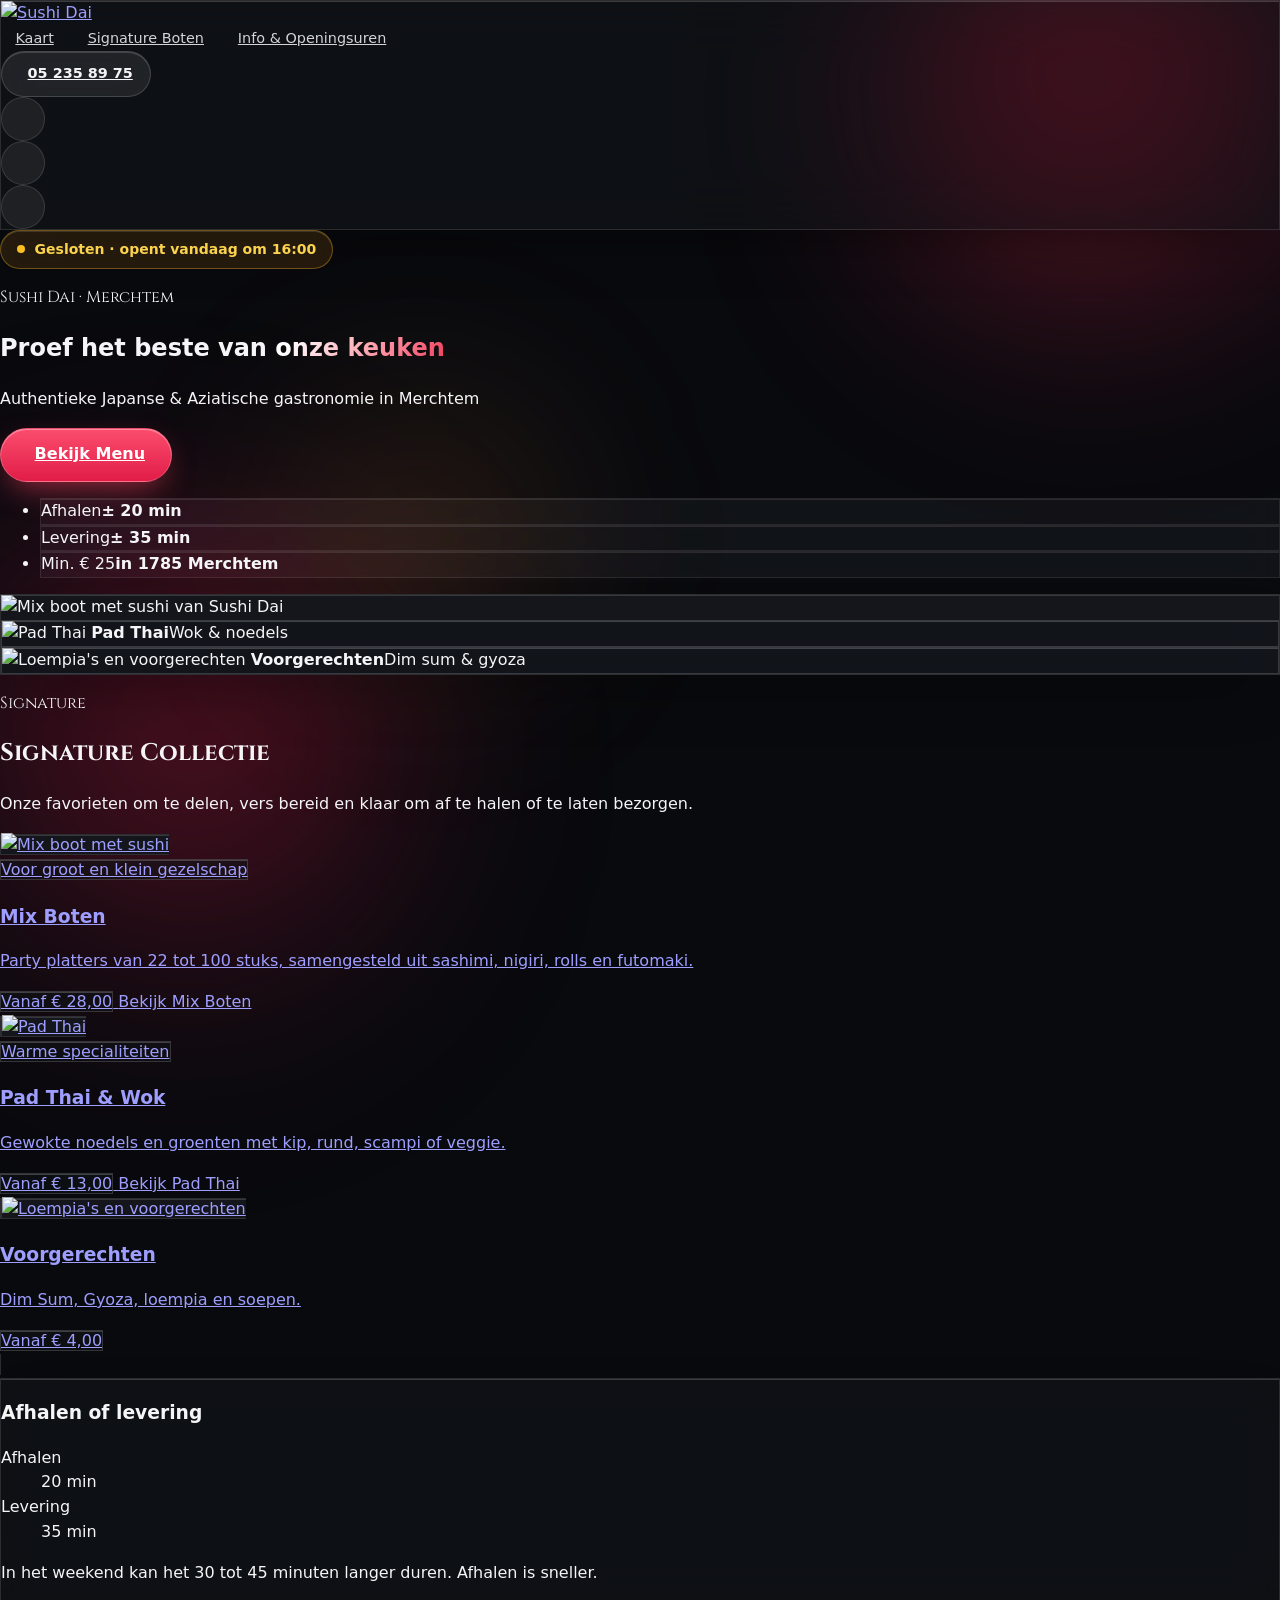
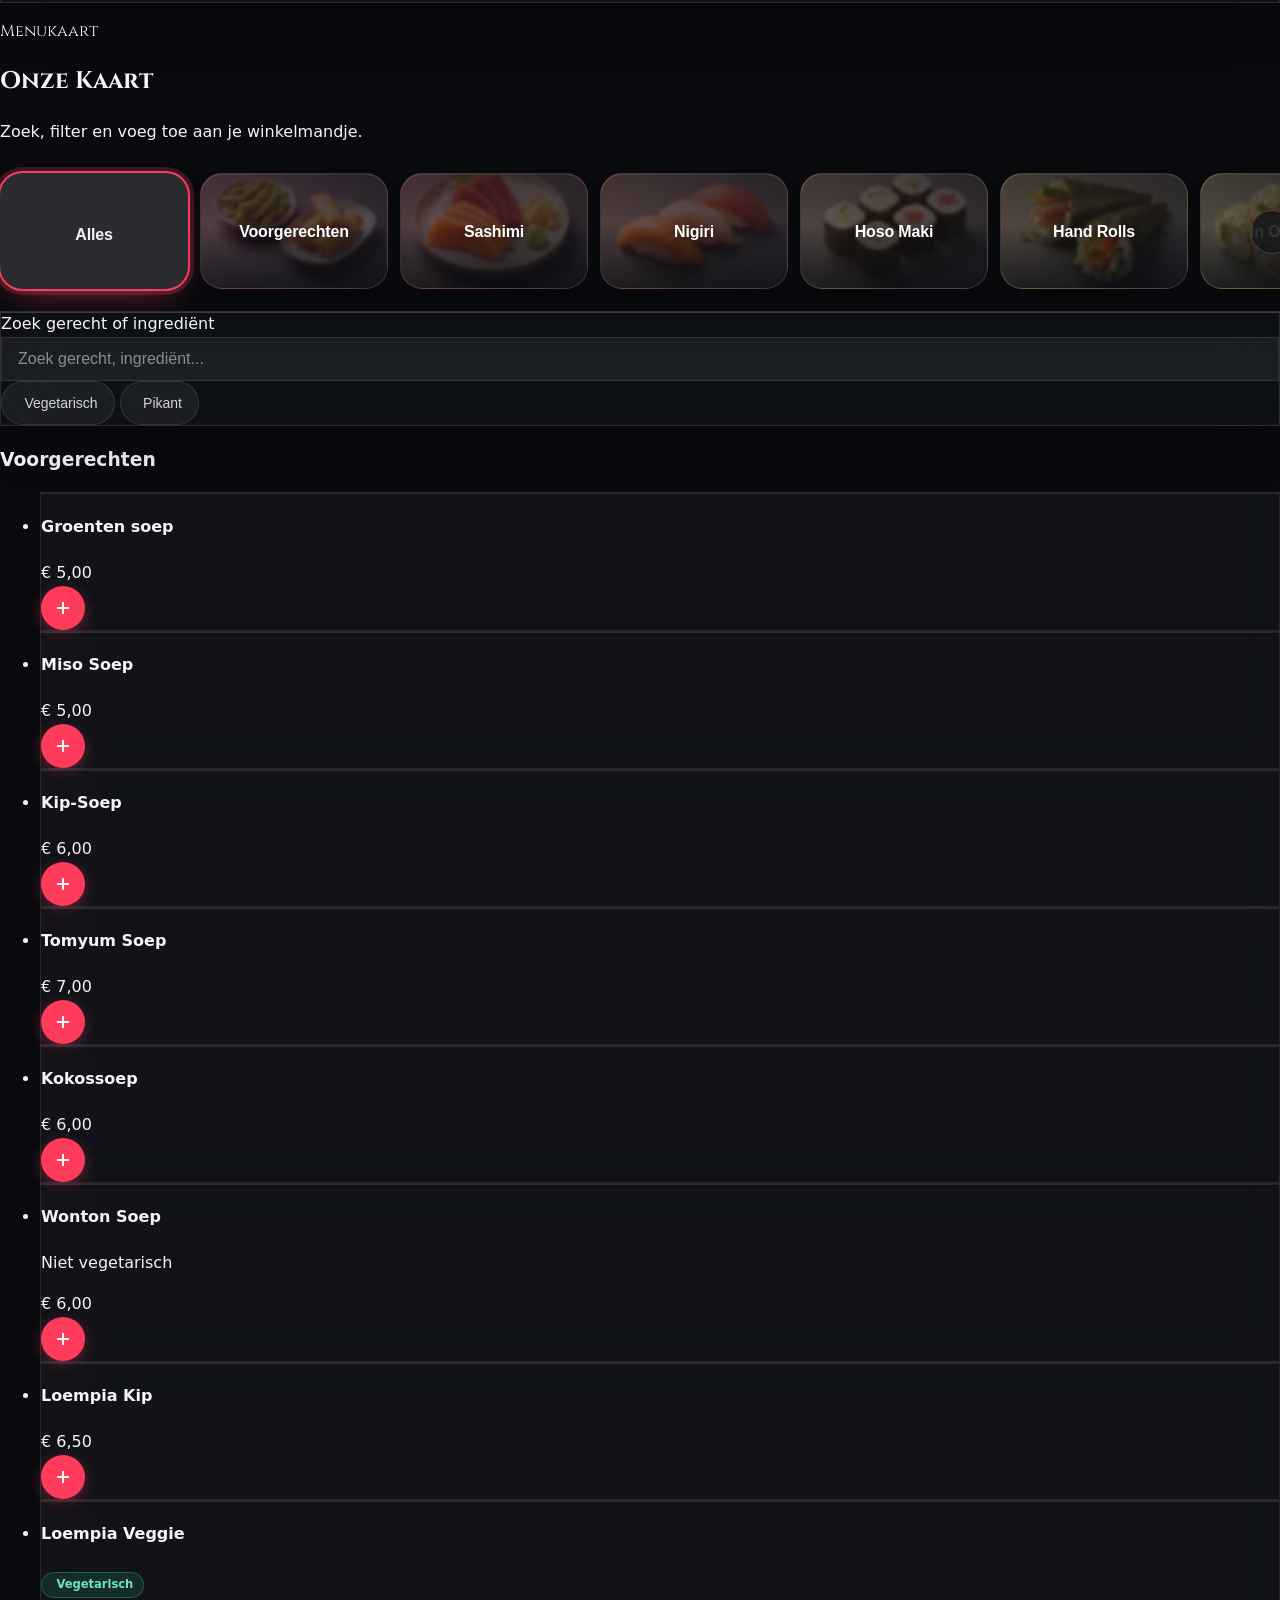
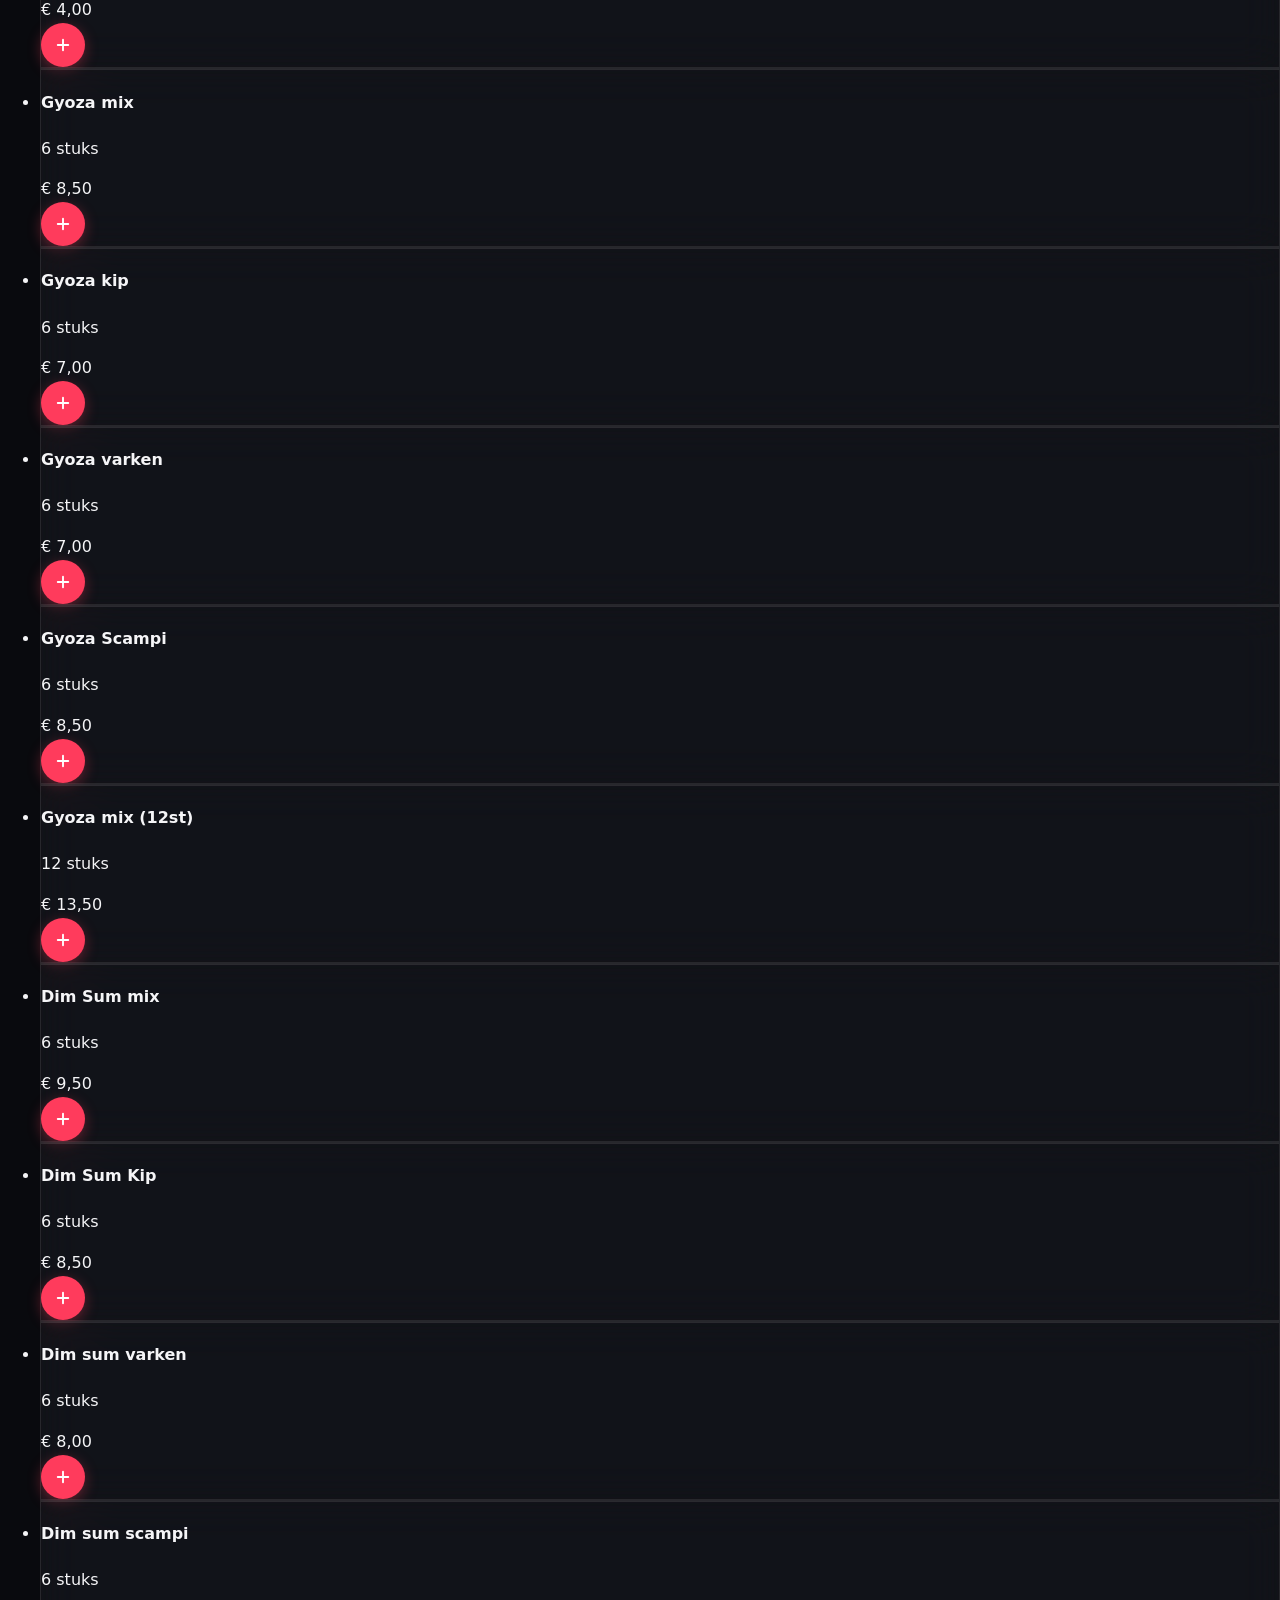
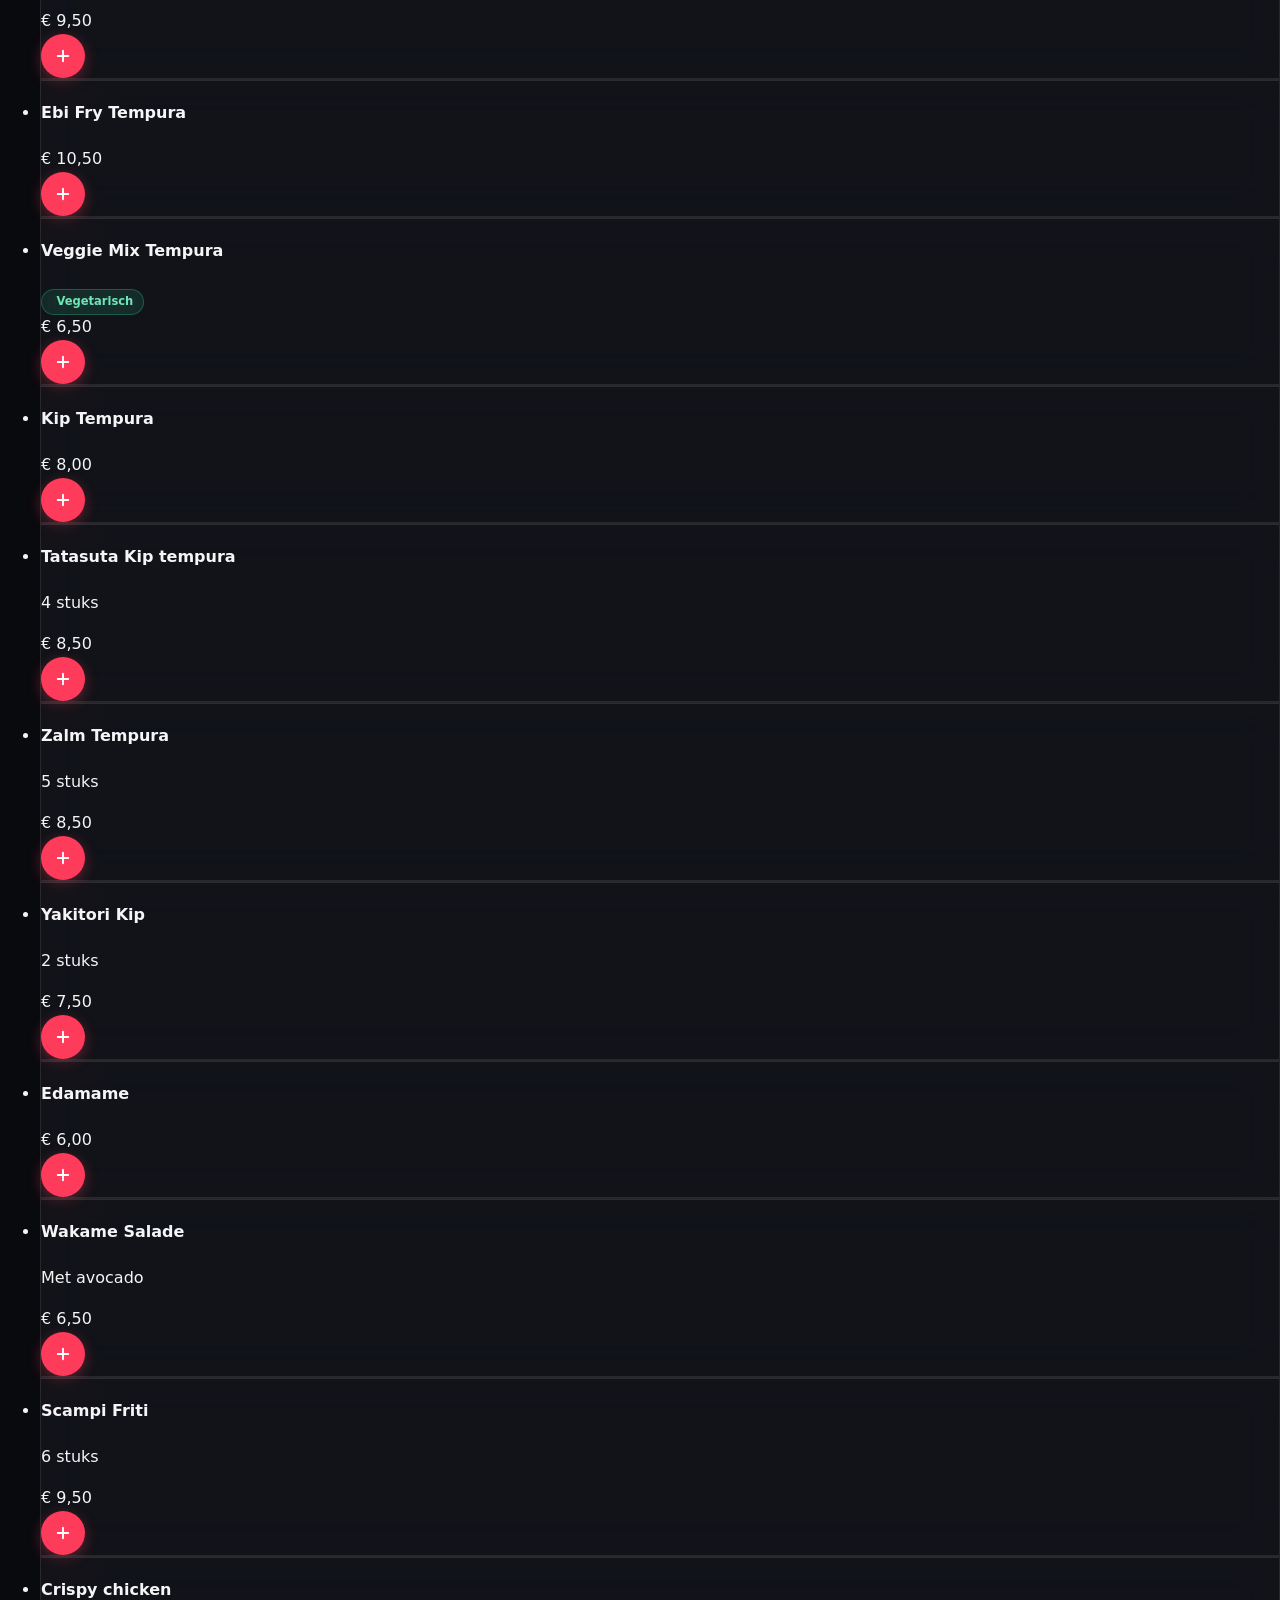
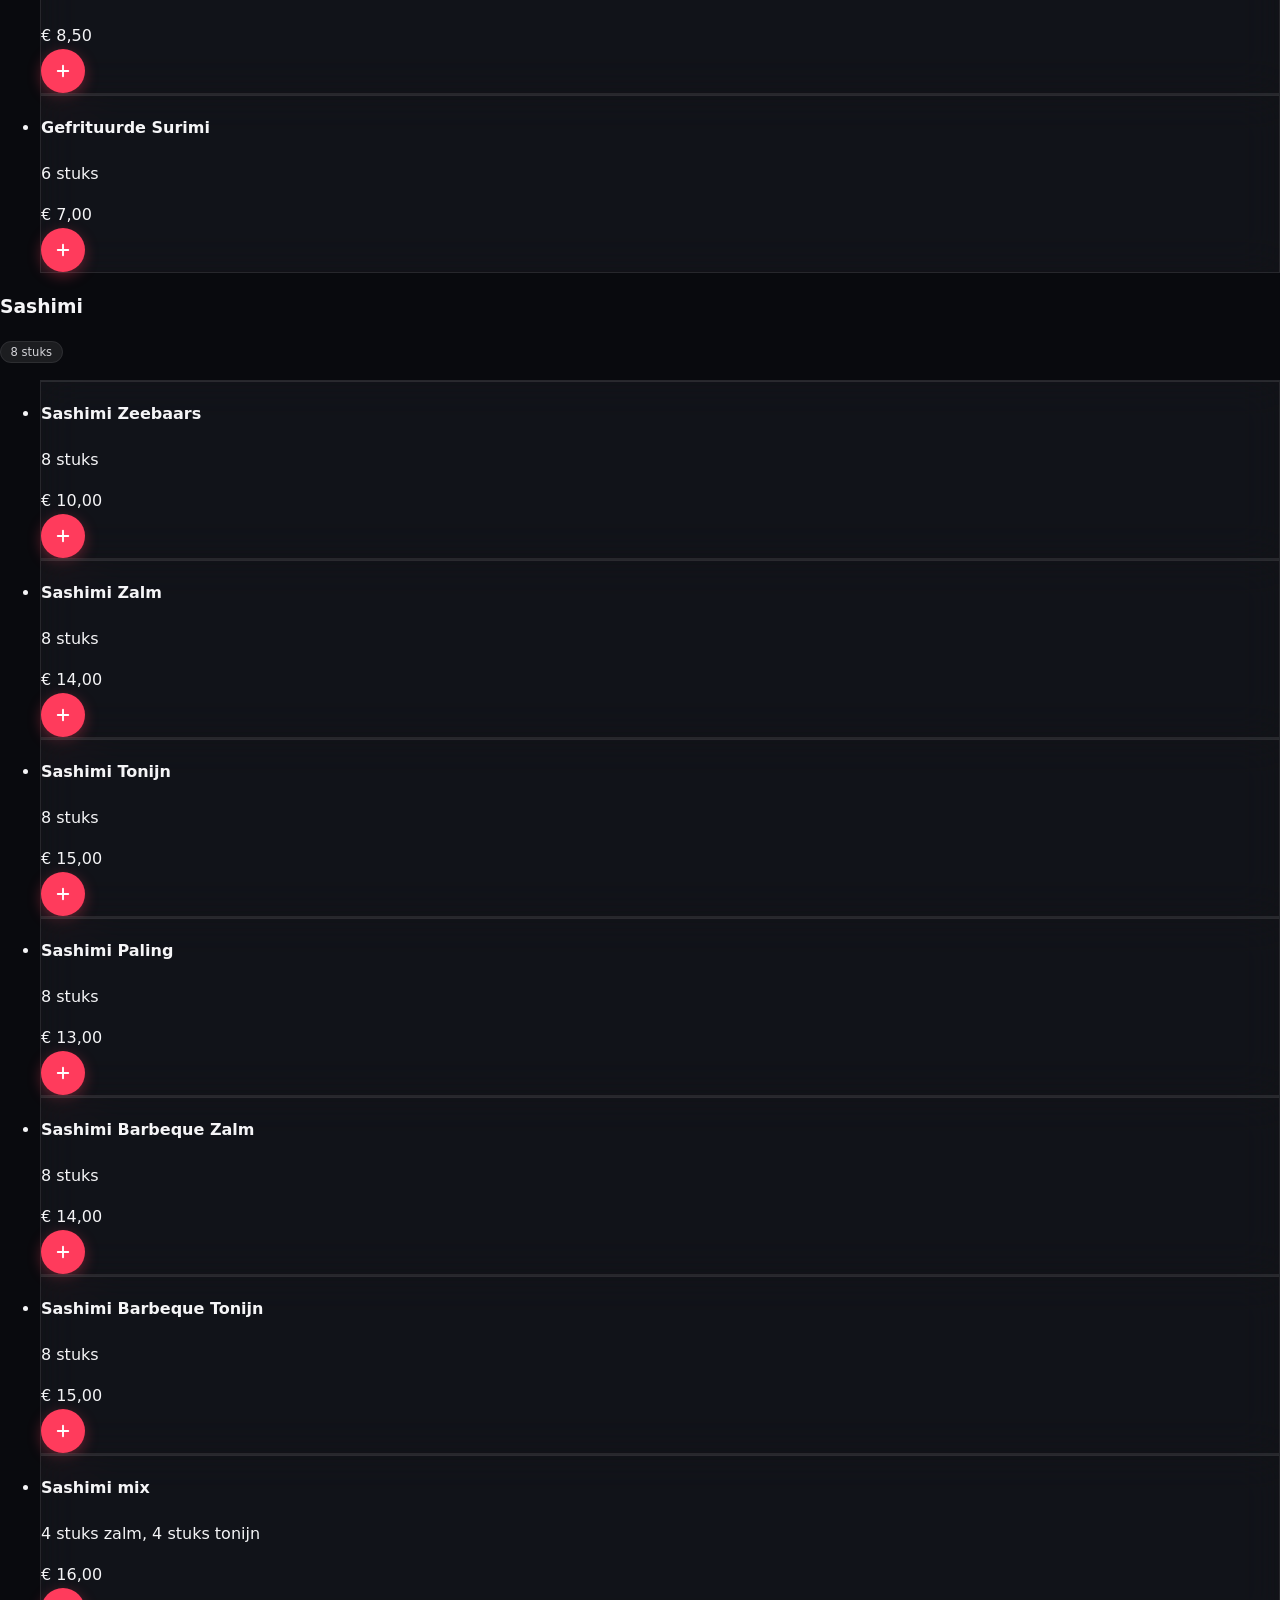
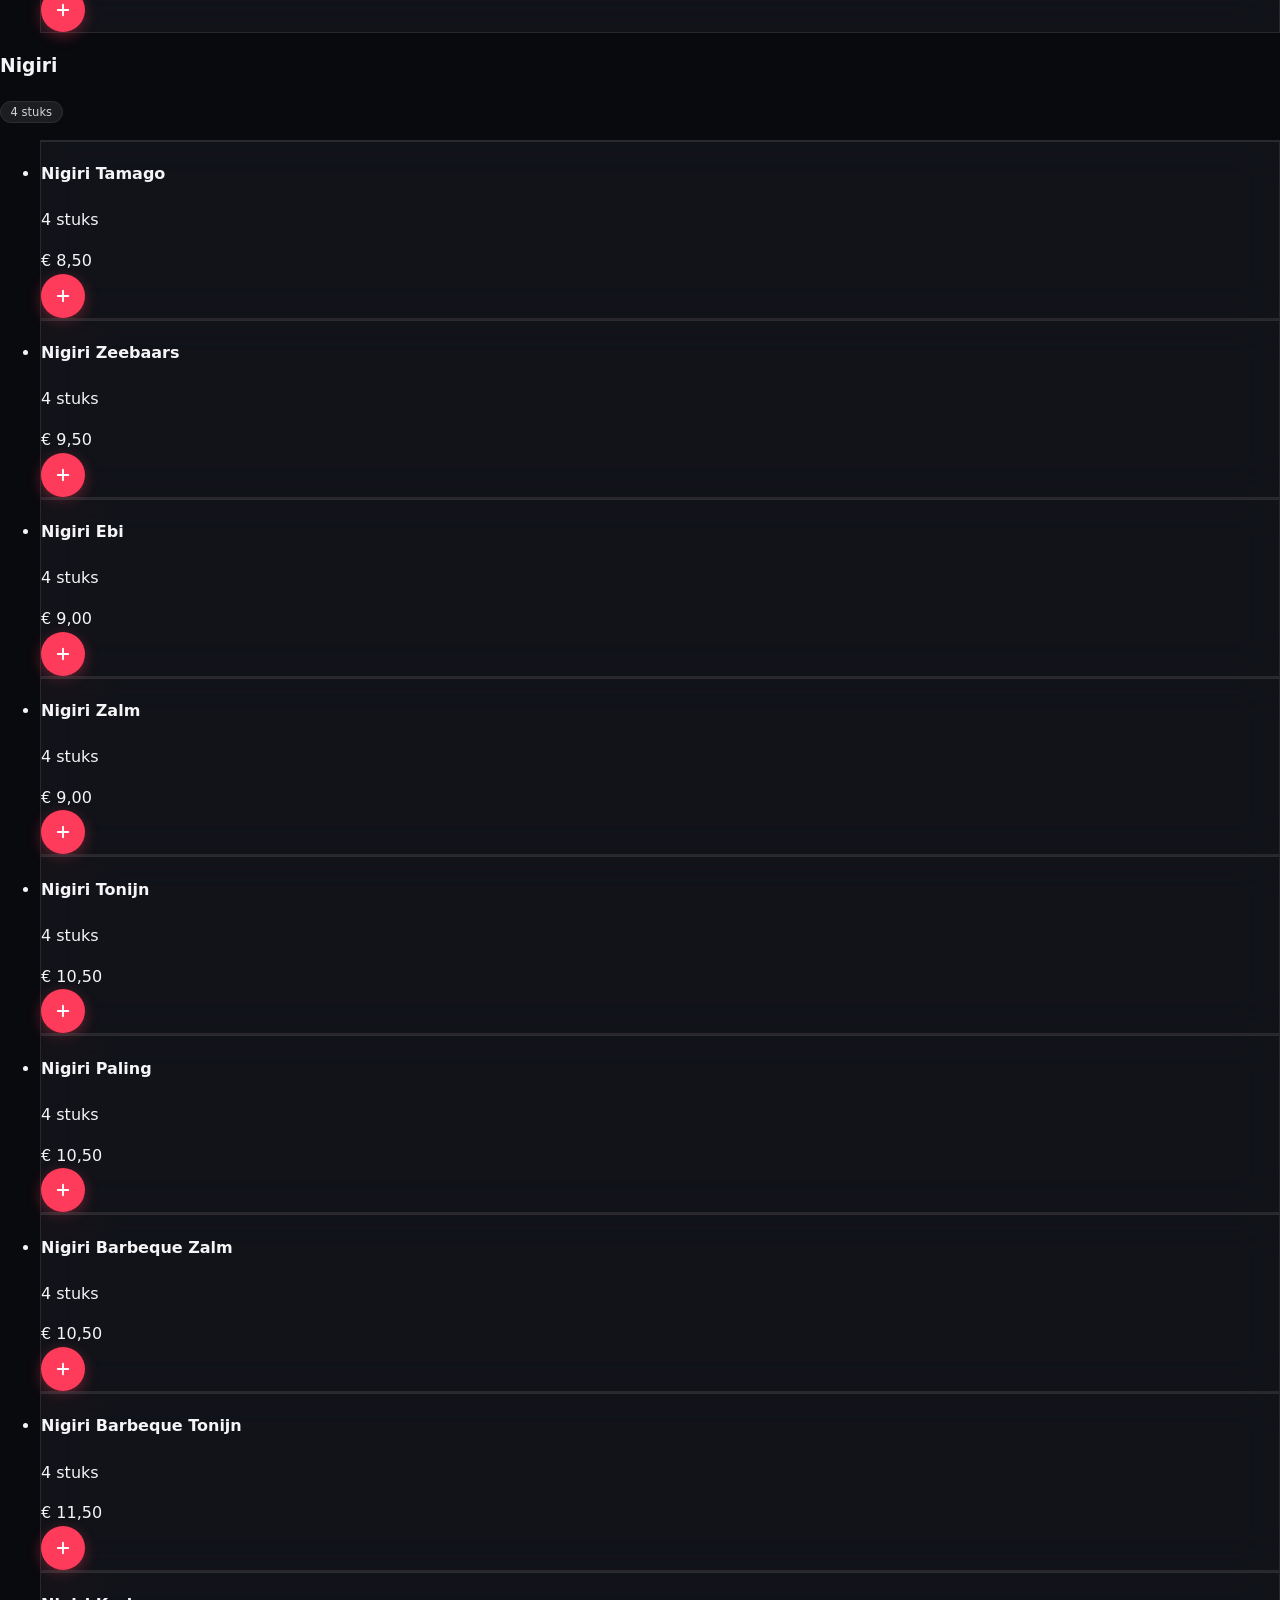
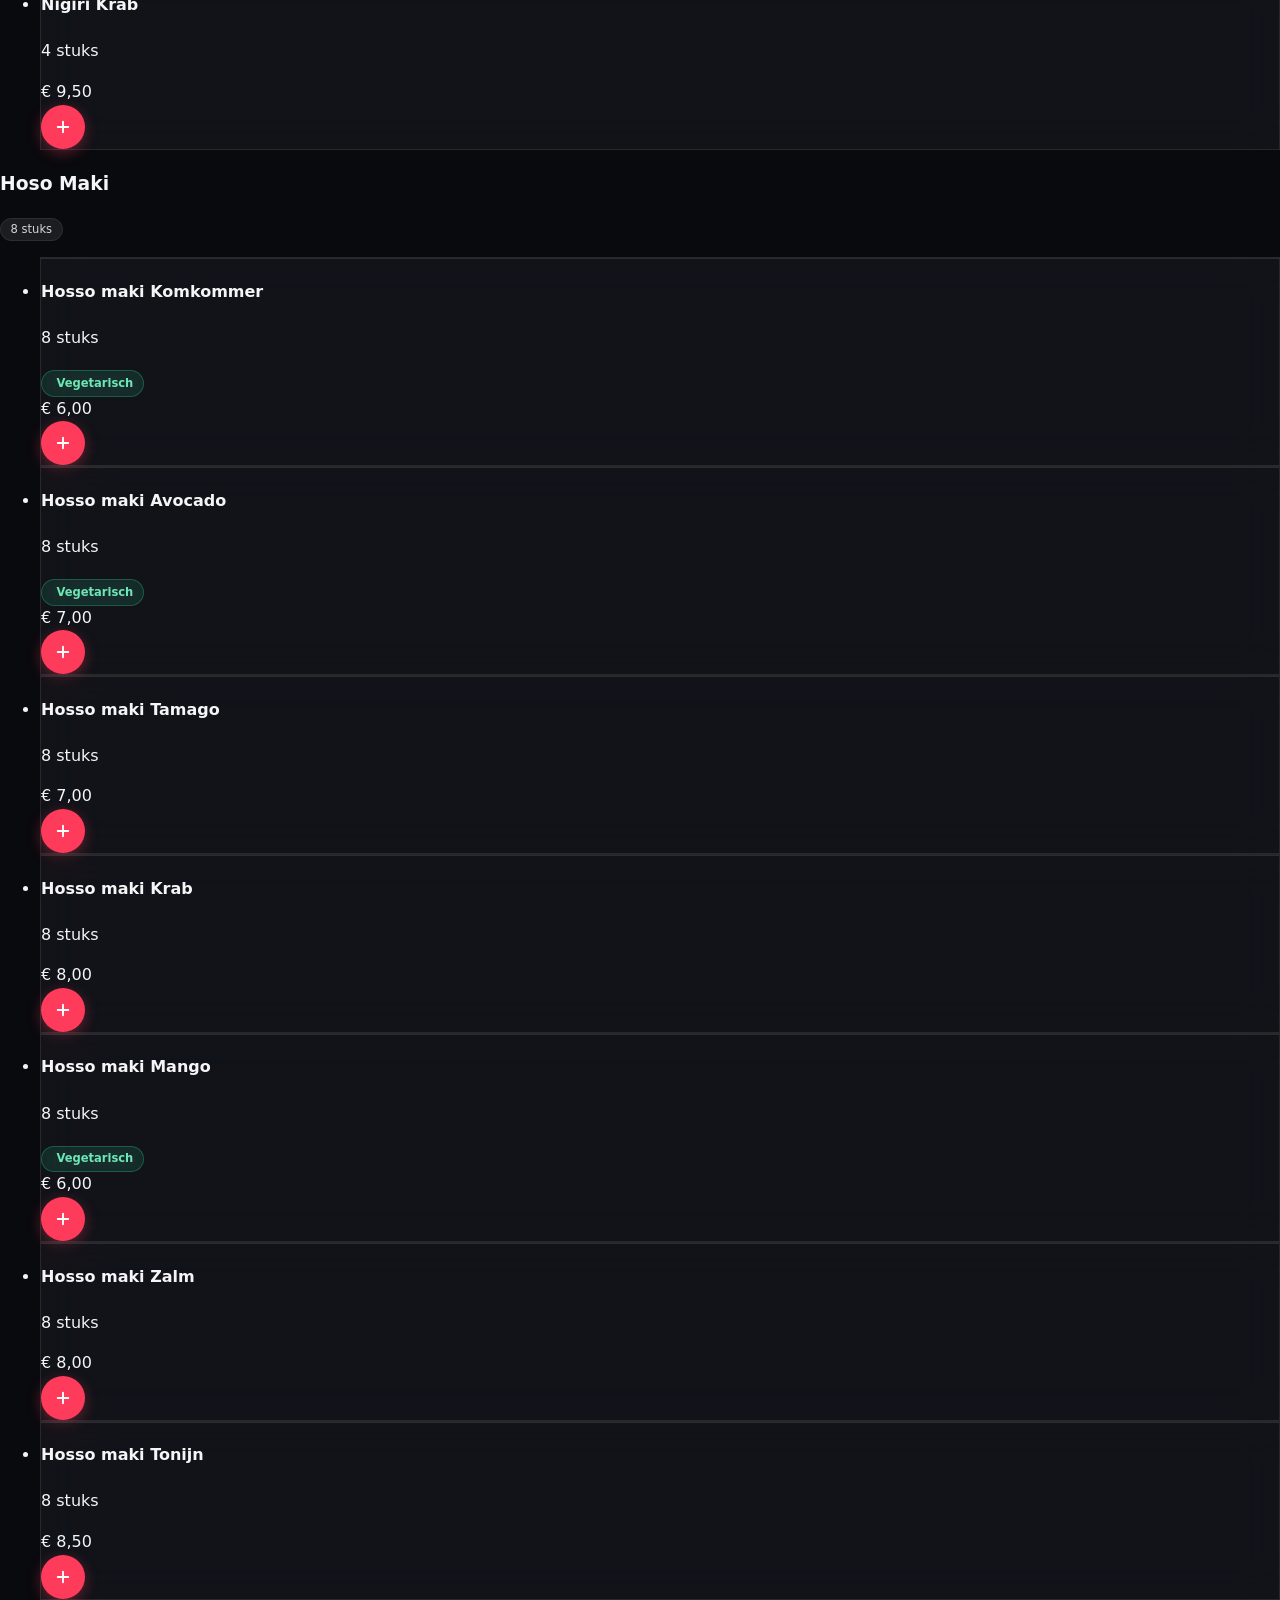
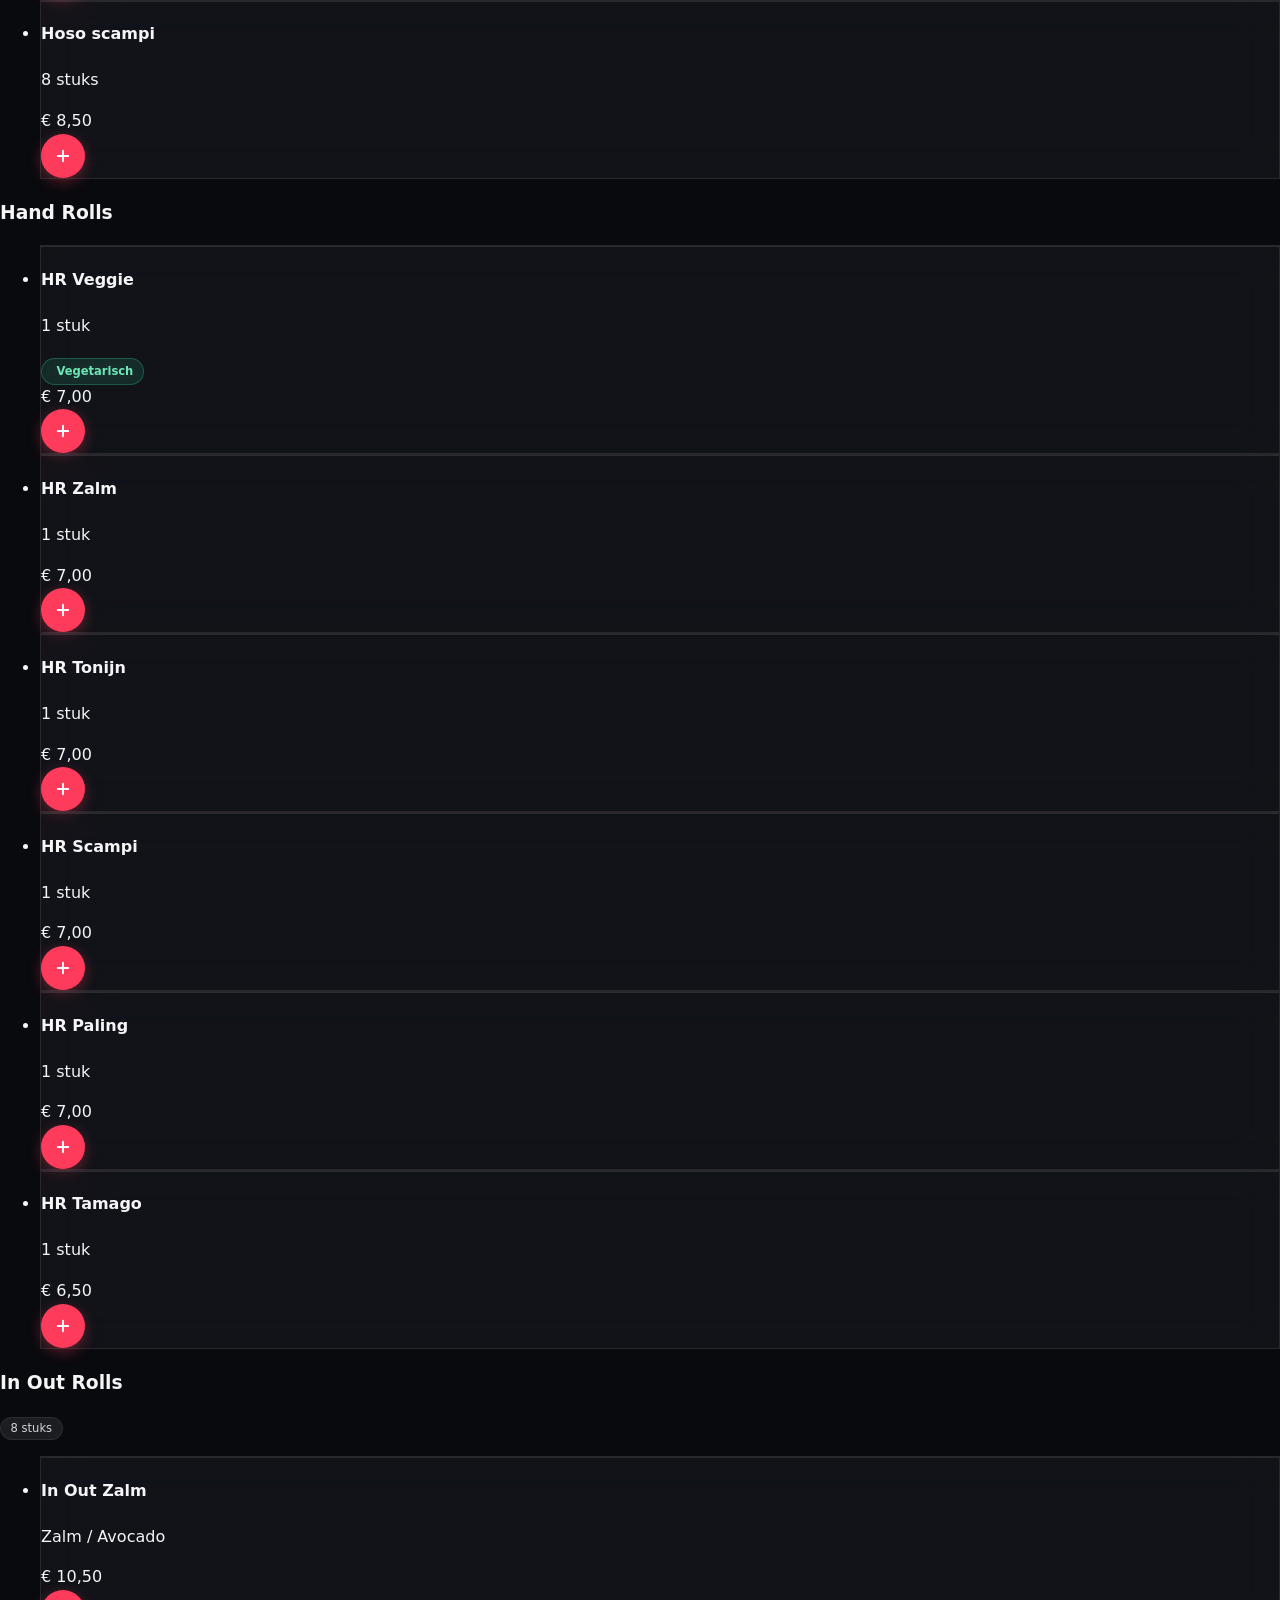
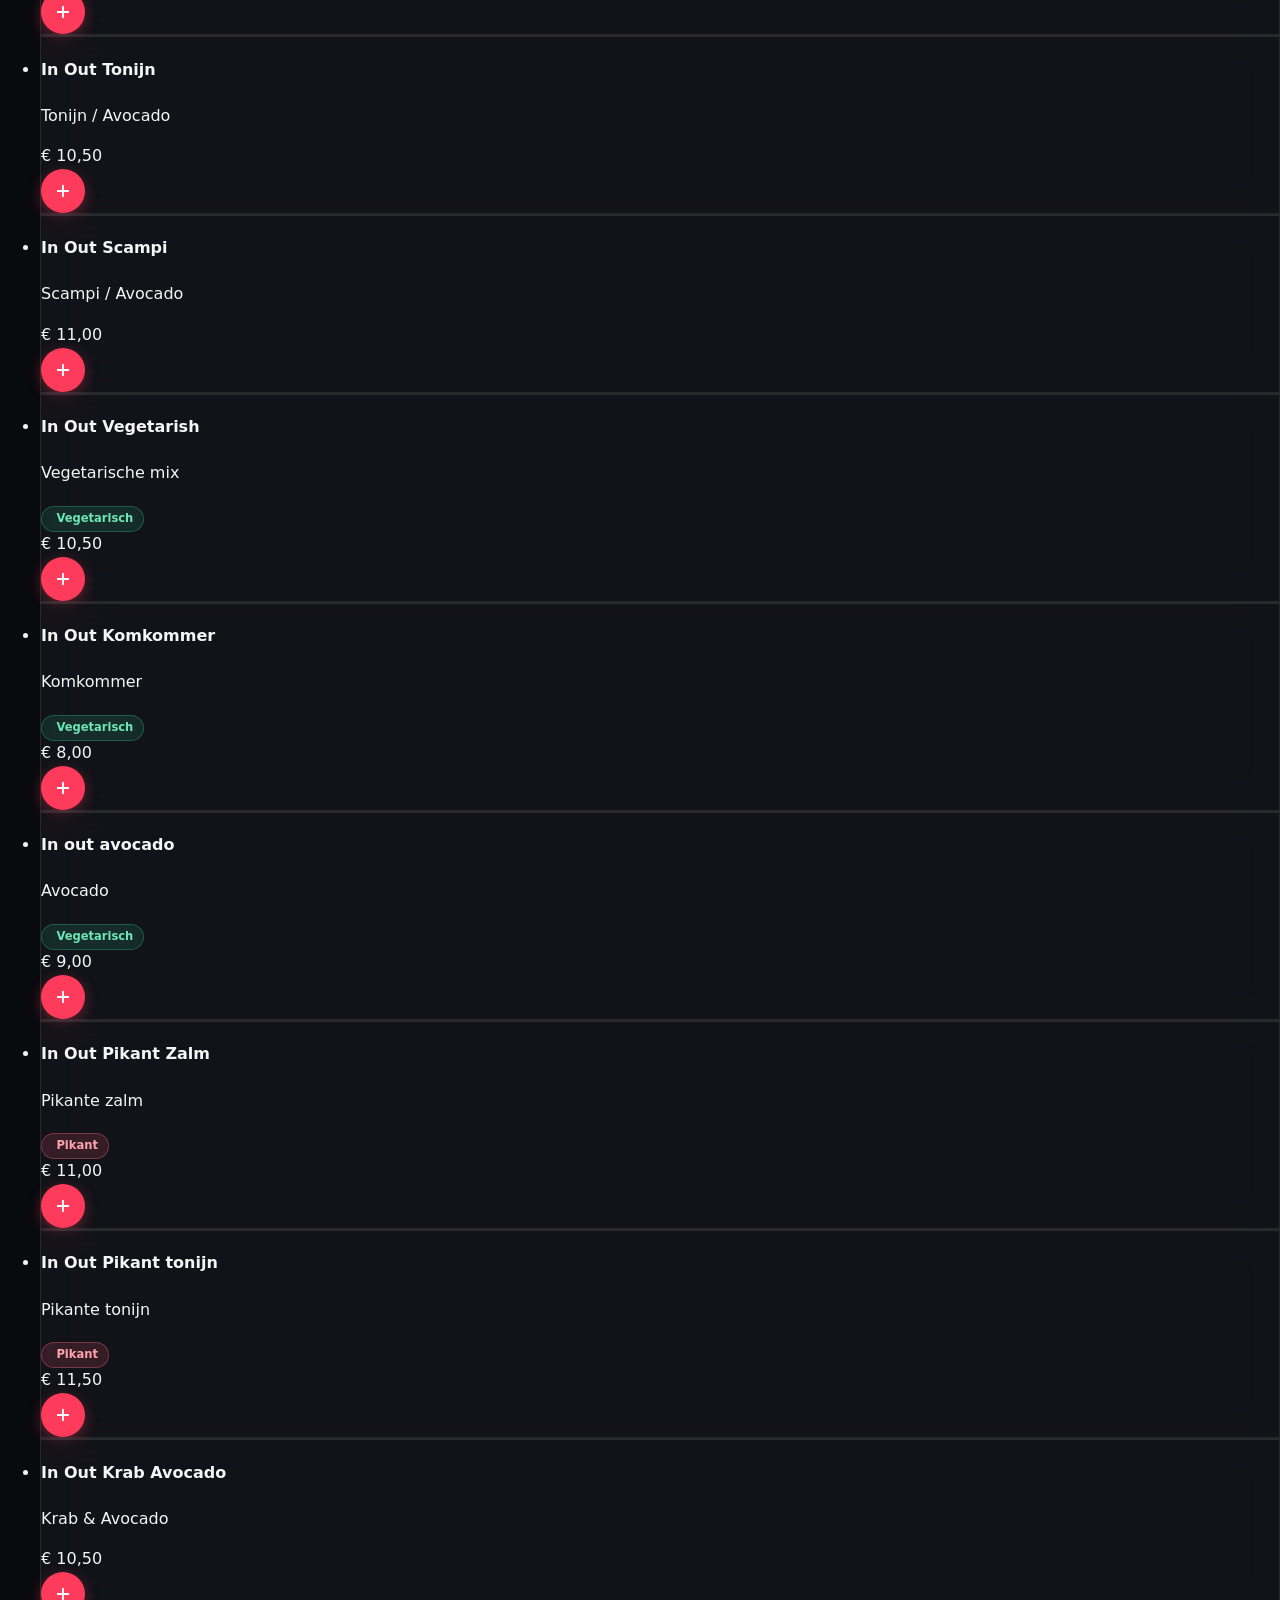
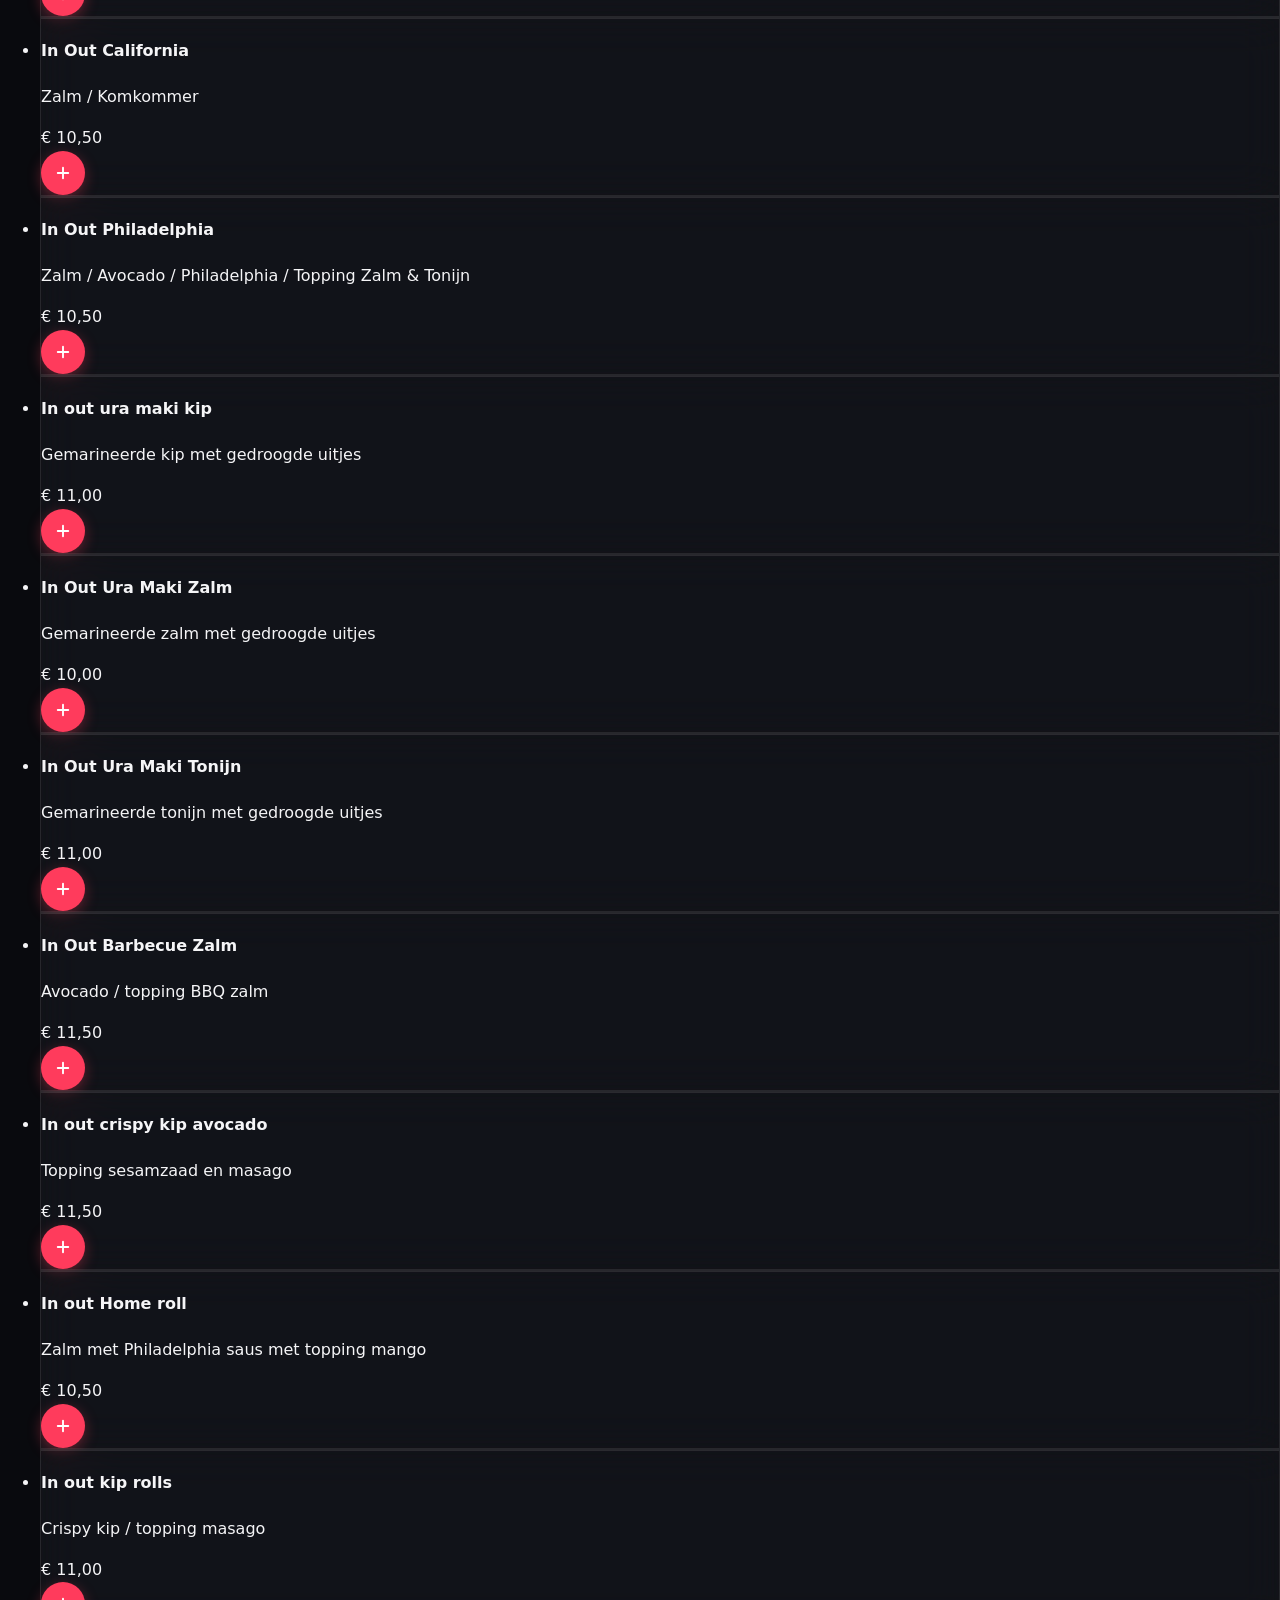
==== commit cebab713: "Changes to be committed: new file:   Assets/Videos/sushidropping1_phone.mp4 modified:   index.html" ====
--- a/index.html
+++ b/index.html
@@ -827,7 +827,7 @@
       <!-- Intro clip. data-src is tried first, data-fallback-src only if that file fails to load.
            Currently sushidropping1_scrolling_1080.mp4 (1080p, 75 fps) with the 720p original as fallback. To change the fallback, set
            data-fallback-src="Assets/Videos/Wok2.mp4" on the video element. -->
-      <video class="scrub__video" data-src="Assets/Videos/sushidropping1_scrolling_1080.mp4" data-fallback-src="Assets/Videos/sushidropping1_scrolling.mp4" muted playsinline preload="auto" disablepictureinpicture disableremoteplayback></video>
+      <video class="scrub__video" data-phone-src="Assets/Videos/sushidropping1_phone.mp4" data-src="Assets/Videos/sushidropping1_scrolling_1080.mp4" data-fallback-src="Assets/Videos/sushidropping1_scrolling.mp4" muted playsinline preload="auto" disablepictureinpicture disableremoteplayback></video>
       <div class="scrub__scrim"></div>
       <div class="scrub__stage">
         <p class="scrub__cue font-display">
@@ -2573,10 +2573,24 @@
       var runway = document.getElementById('scrub');
       var video = runway ? runway.querySelector('.scrub__video') : null;
       /* Clip list: data-src is tried first, data-fallback-src only if that file fails to load. */
+      var STALL_MS = 8000;      /* phones only: no metadata after this long counts as a failed clip */
+
+      /* True for phones, false for tablets (iPad, Android tablets) and desktops. iPadOS reports itself as
+         a Mac, and Android tablets leave "Mobile" out of the user agent, so neither matches. */
+      function isPhone() {
+        var uaData = navigator.userAgentData;
+        if (uaData && typeof uaData.mobile === 'boolean') return uaData.mobile;
+        return /iPhone|iPod|Android.+Mobile|Windows Phone/i.test(navigator.userAgent || '');
+      }
+      var phone = isPhone();
+
+      /* Phones get the level 4.2 / 60 fps clip first (the 1080p/75 fps one needs level 5.1, which many phone
+         decoders lack), then the 720p clip. Everything else keeps data-src first, then the 720p clip. */
       var sources = video
-        ? [video.getAttribute('data-src'), video.getAttribute('data-fallback-src')].filter(Boolean)
+        ? [phone ? video.getAttribute('data-phone-src') : video.getAttribute('data-src'), video.getAttribute('data-fallback-src')].filter(Boolean)
         : [];
       var sourceIndex = 0;
+      var stallTimer = 0;
       if (!runway || !video || !sources.length) {
         root.classList.remove('scrub-on');
         return;
@@ -2658,6 +2672,7 @@
 
       function onMetadata() {
         if (!isFinite(video.duration) || video.duration <= 0) return;
+        window.clearTimeout(stallTimer);
         duration = video.duration;
         target = current = readProgress();
         wake();
@@ -2667,6 +2682,7 @@
       function disable() {
         if (rafId) window.cancelAnimationFrame(rafId);
         rafId = 0;
+        window.clearTimeout(stallTimer);
         window.removeEventListener('scroll', onScroll);
         window.removeEventListener('resize', onScroll);
         window.removeEventListener('pageshow', onScroll);
@@ -2675,11 +2691,22 @@
         root.classList.remove('scrub-on', 'is-menu-visible');
       }
 
+      /* Some phone decoders accept a clip but never fire "error" or "loadedmetadata". On phones, move on to
+         the next clip when no metadata has arrived in time. The last clip in the list is never timed out. */
+      function armStallTimer() {
+        window.clearTimeout(stallTimer);
+        if (!phone || sourceIndex >= sources.length - 1) return;
+        stallTimer = window.setTimeout(function () {
+          if (!duration) onError();
+        }, STALL_MS);
+      }
+
       /* A clip failed to load: try the next one in the list, and only give up when none are left. */
       function onError() {
         if (sourceIndex < sources.length - 1) {
           sourceIndex += 1;
           video.src = sources[sourceIndex];
+          armStallTimer();
           return;
         }
         disable();
@@ -2708,6 +2735,7 @@
       showProgress(target);
       /* The src is set here, not in the markup, so visitors without the effect never download the video. */
       video.src = sources[0];
+      armStallTimer();
     })();
   </script>
 <script>
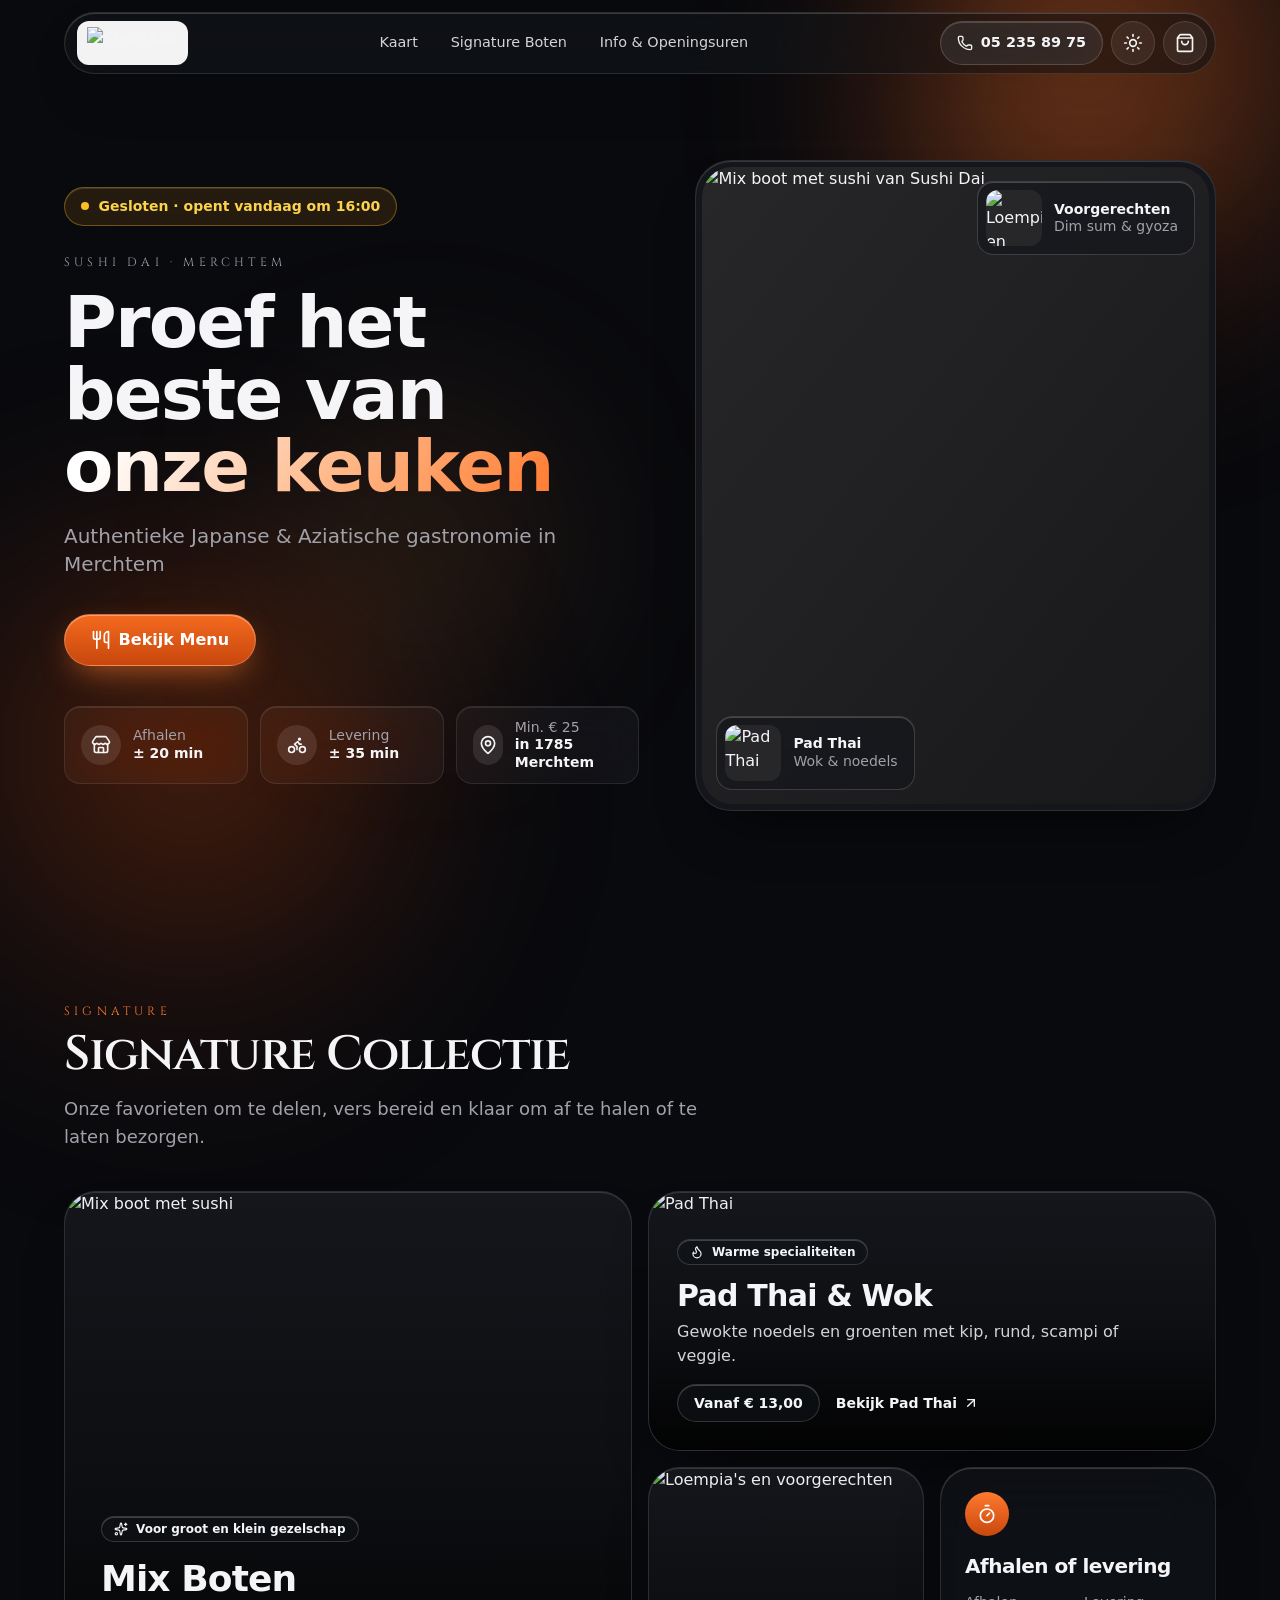
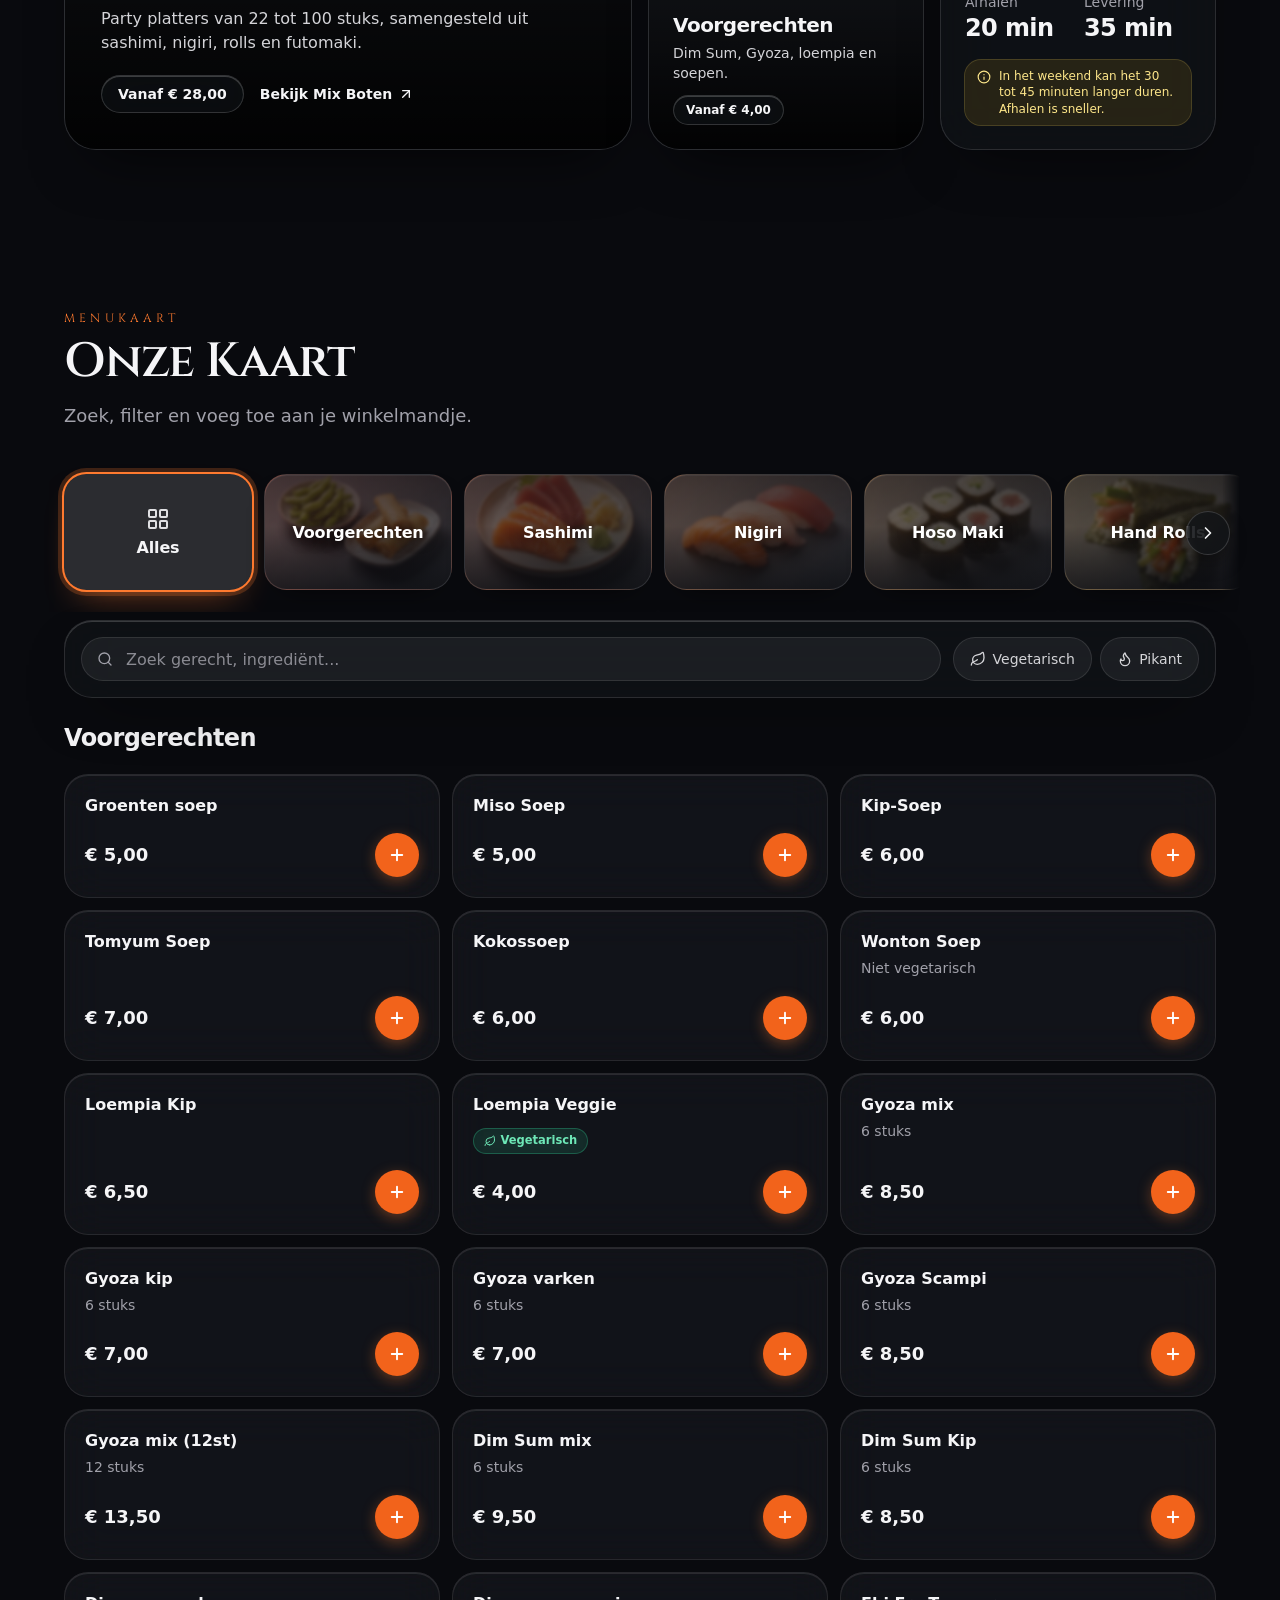
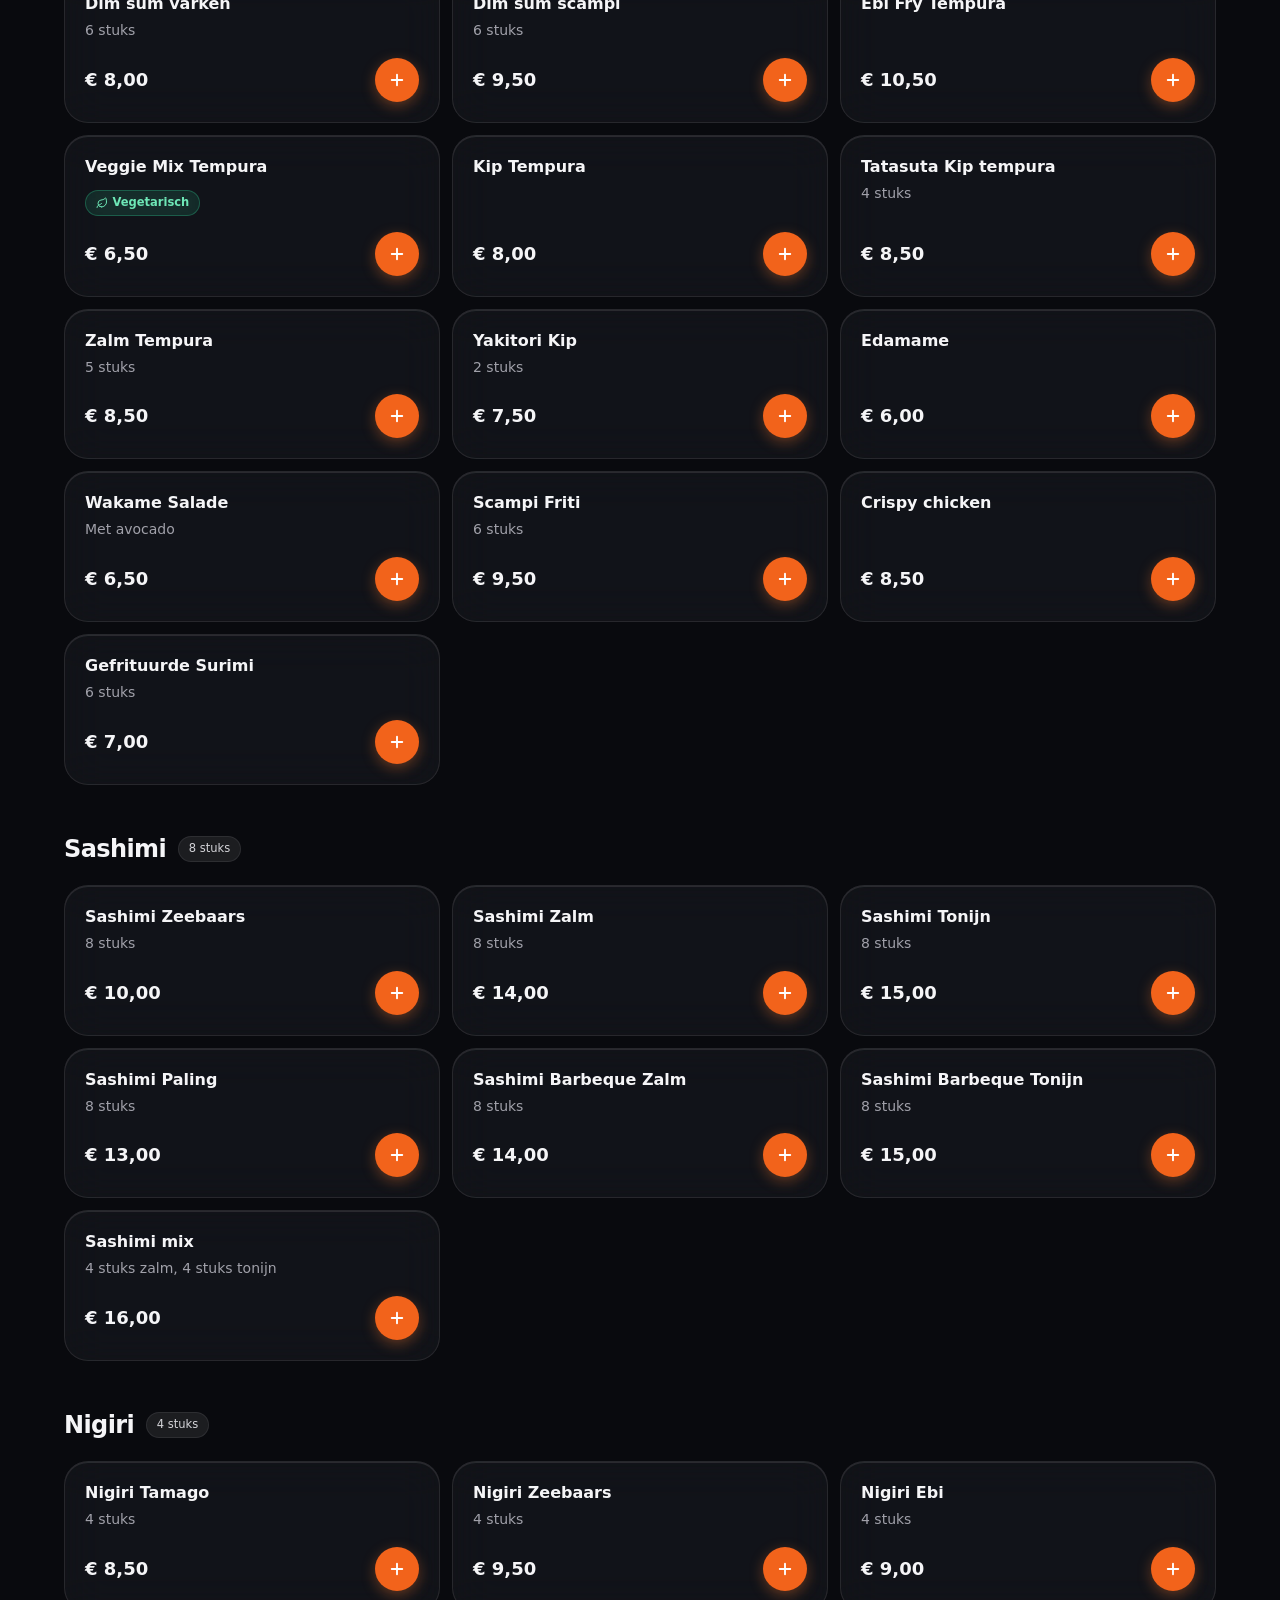
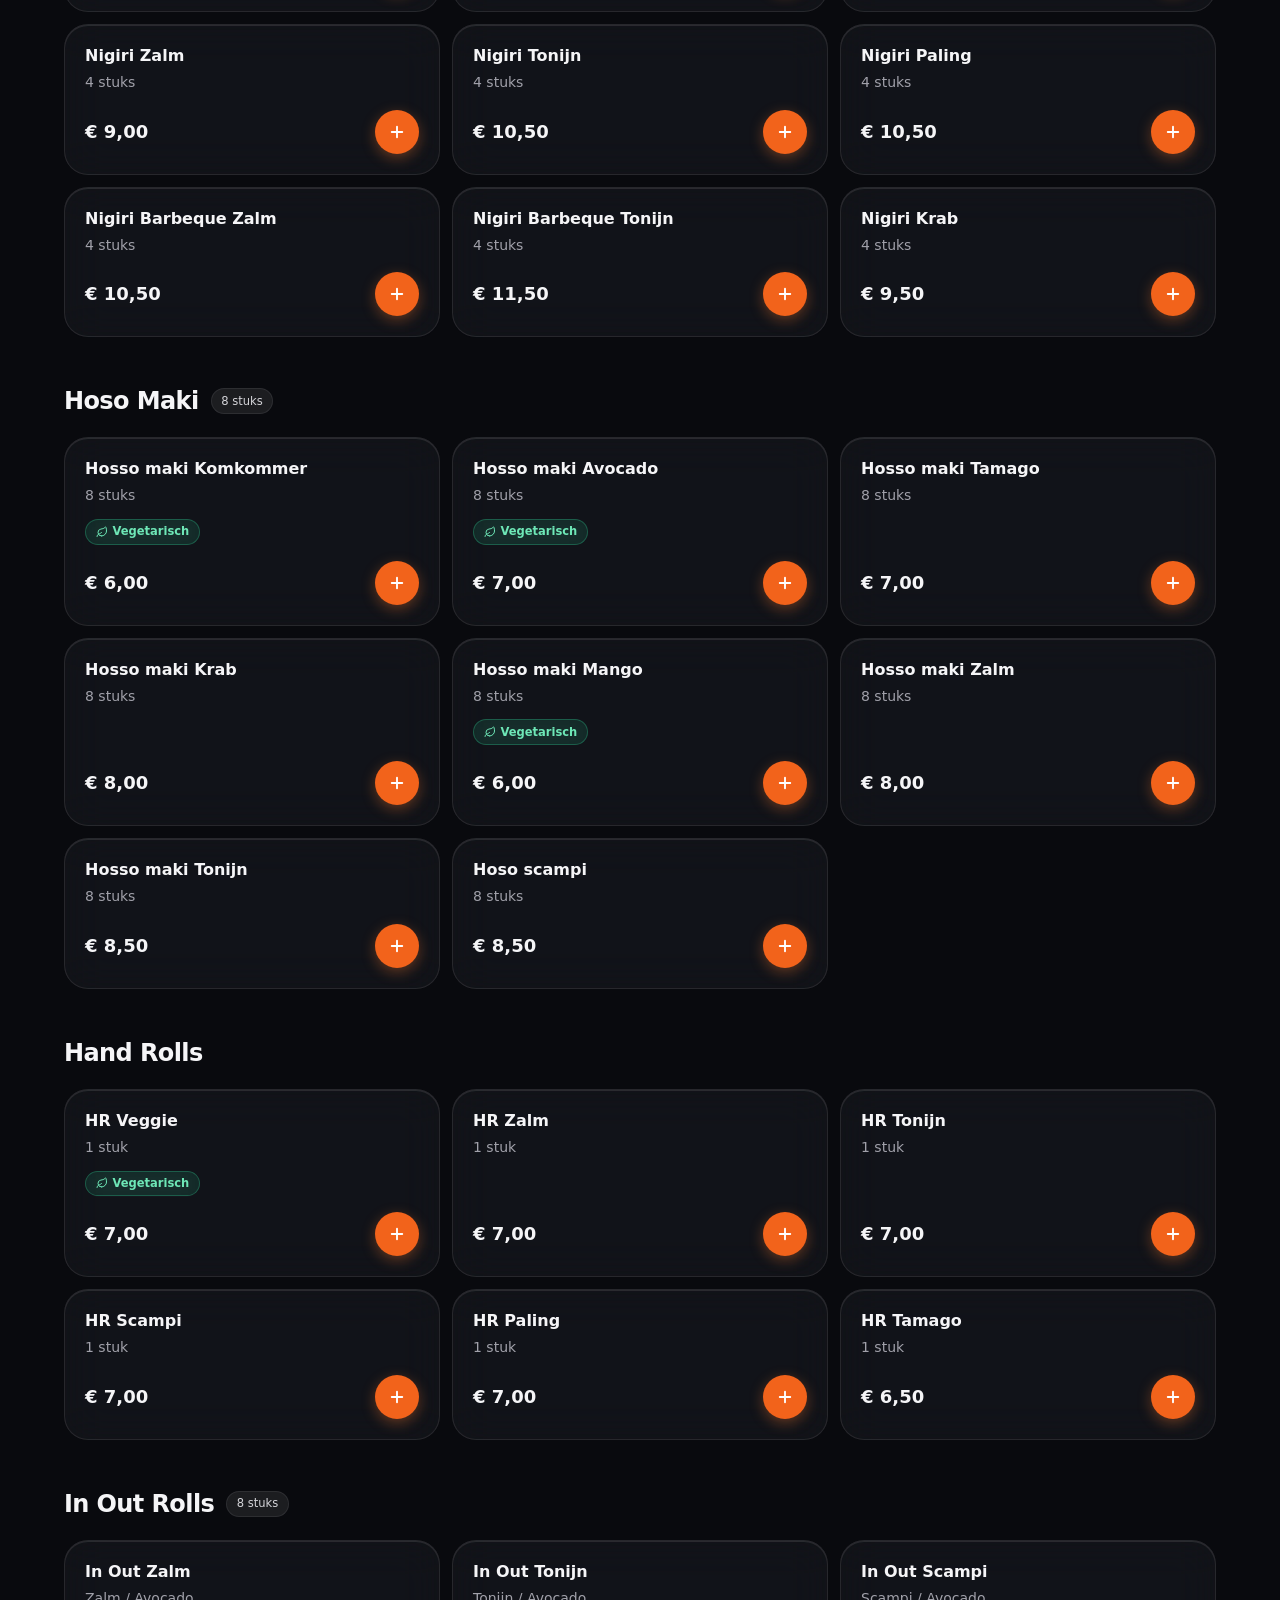
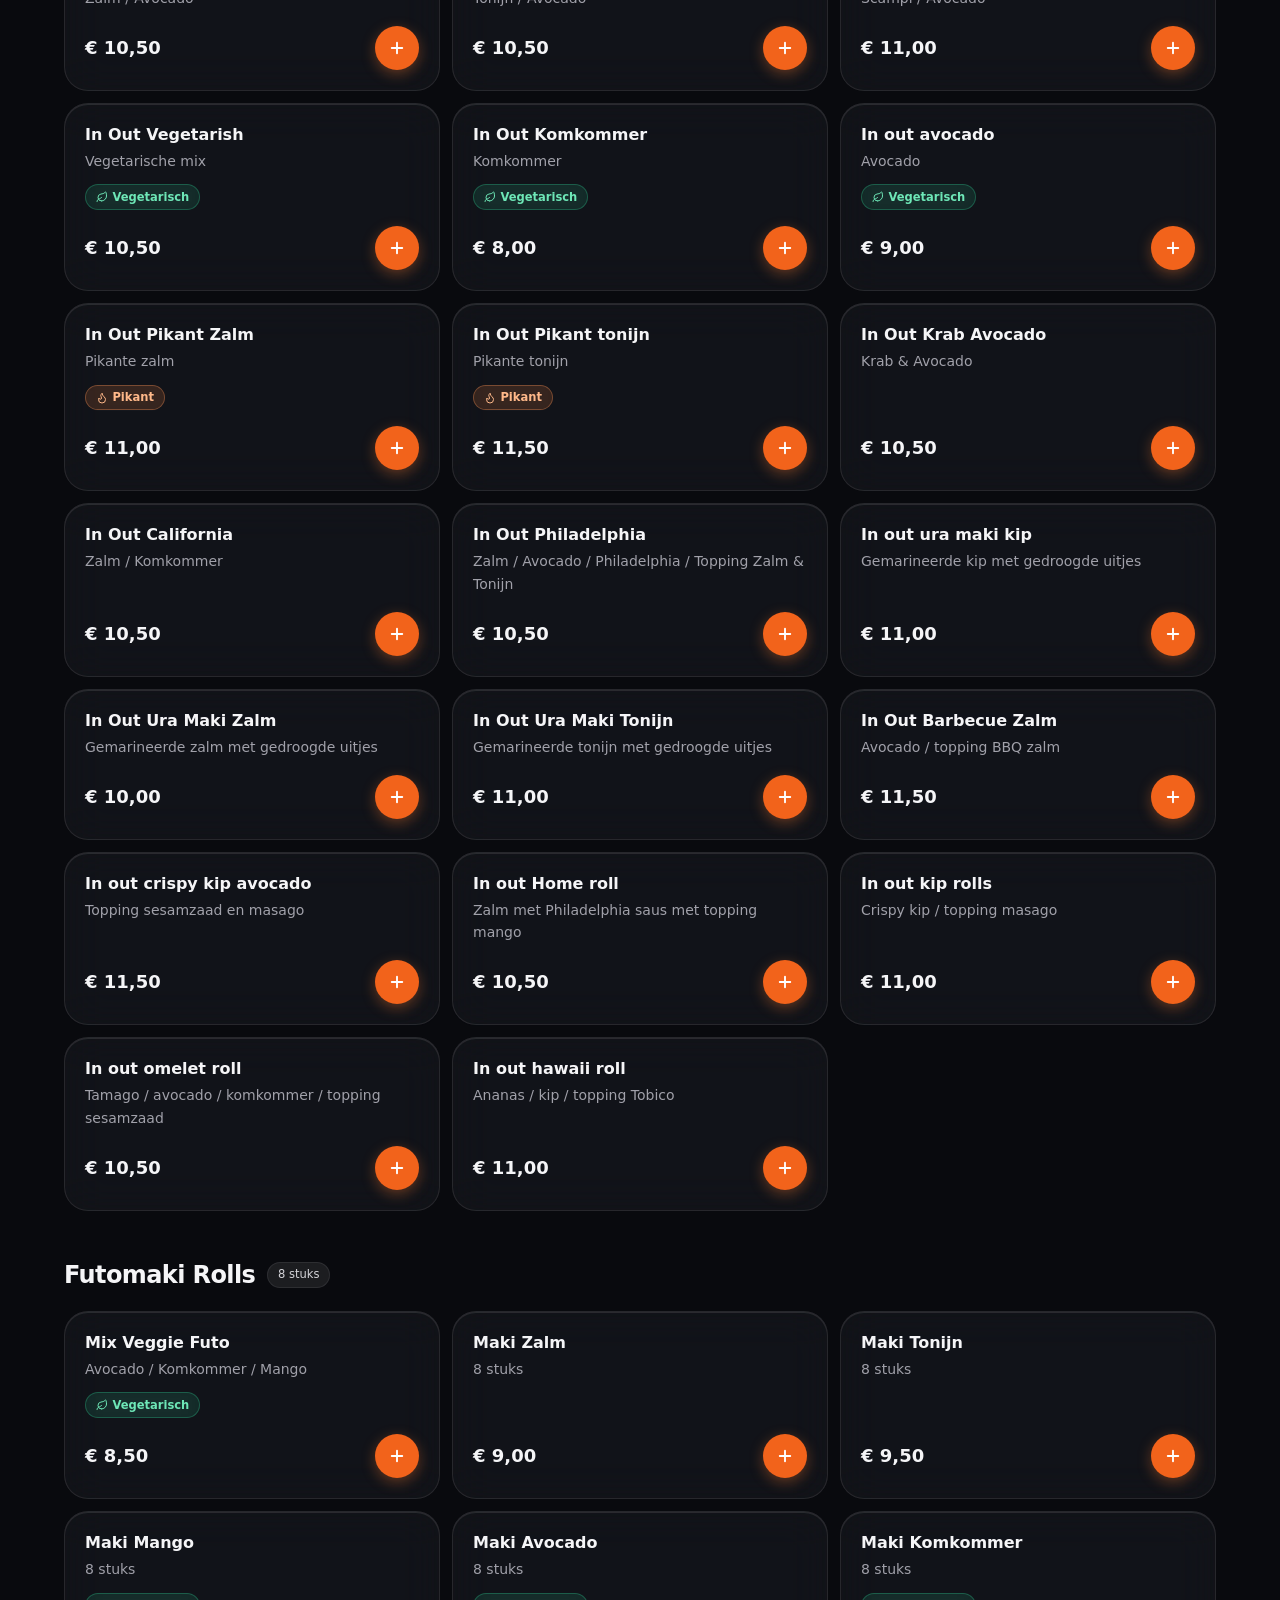
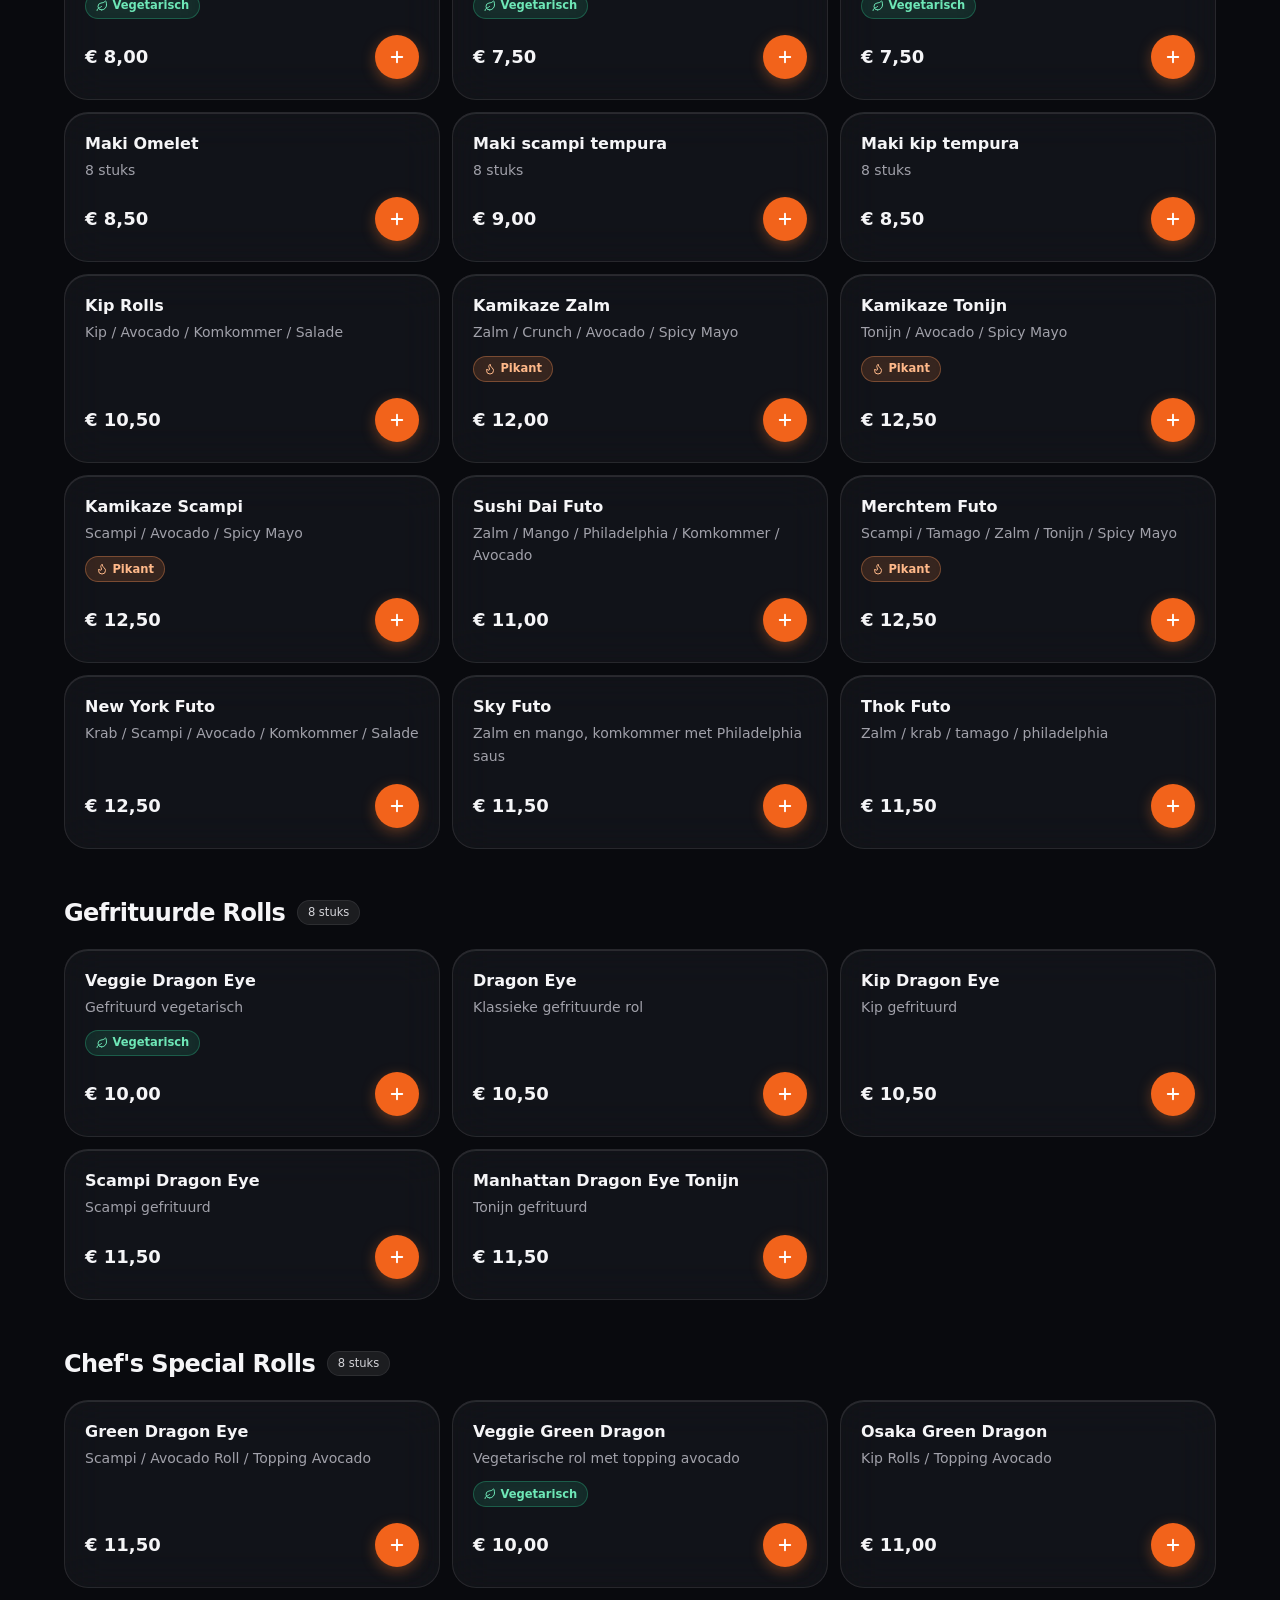
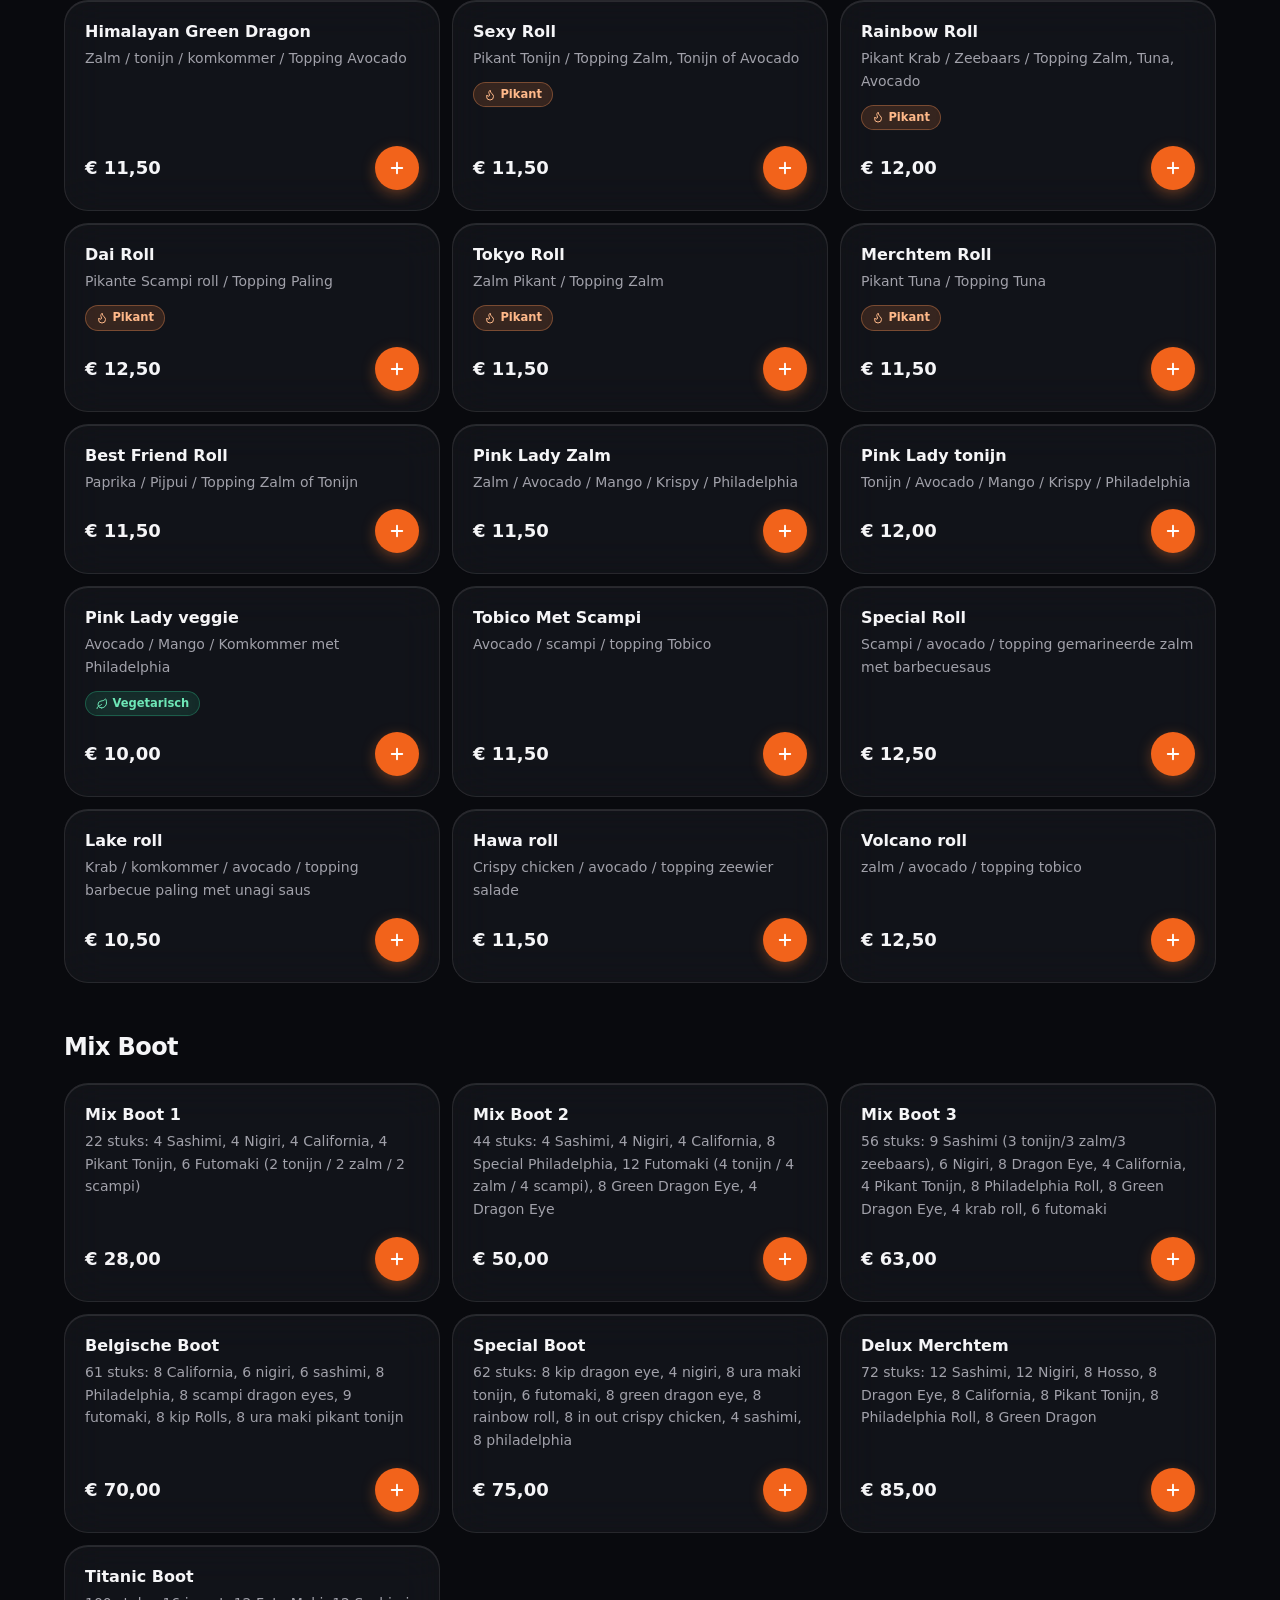
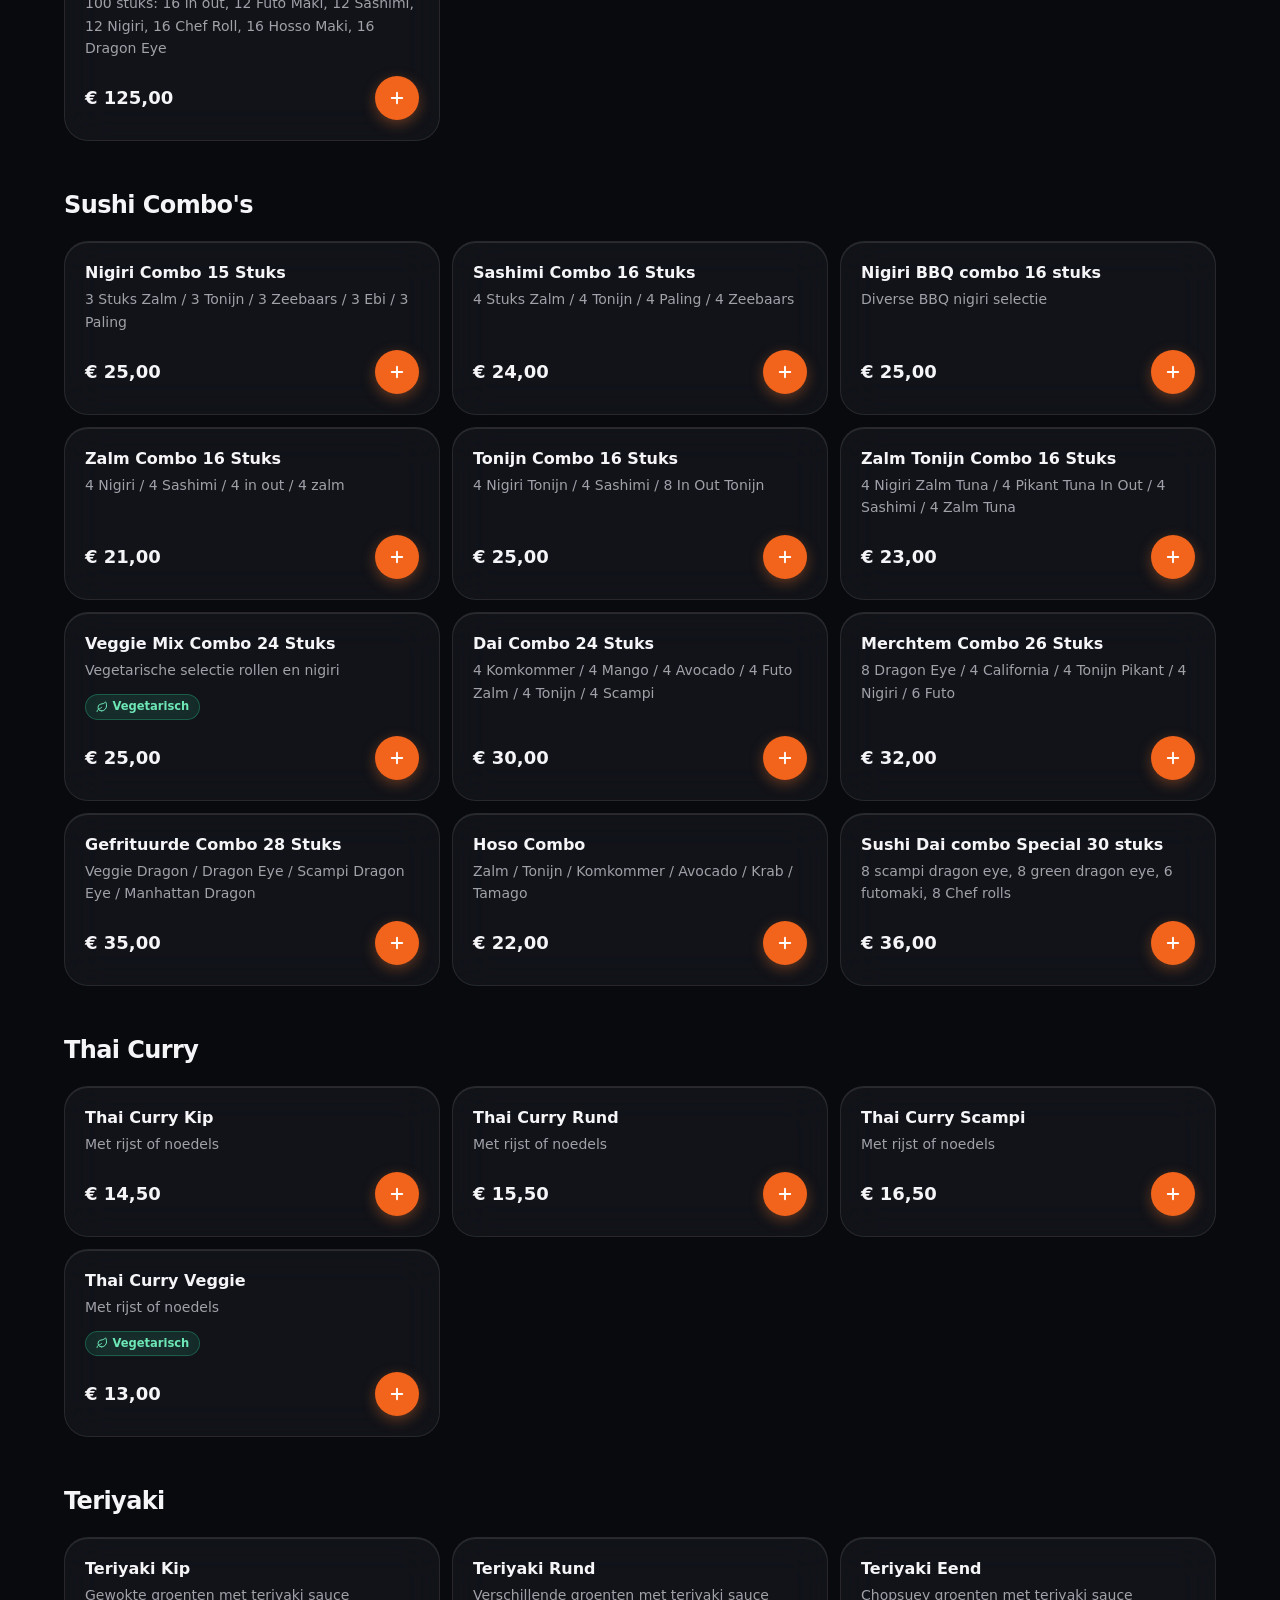
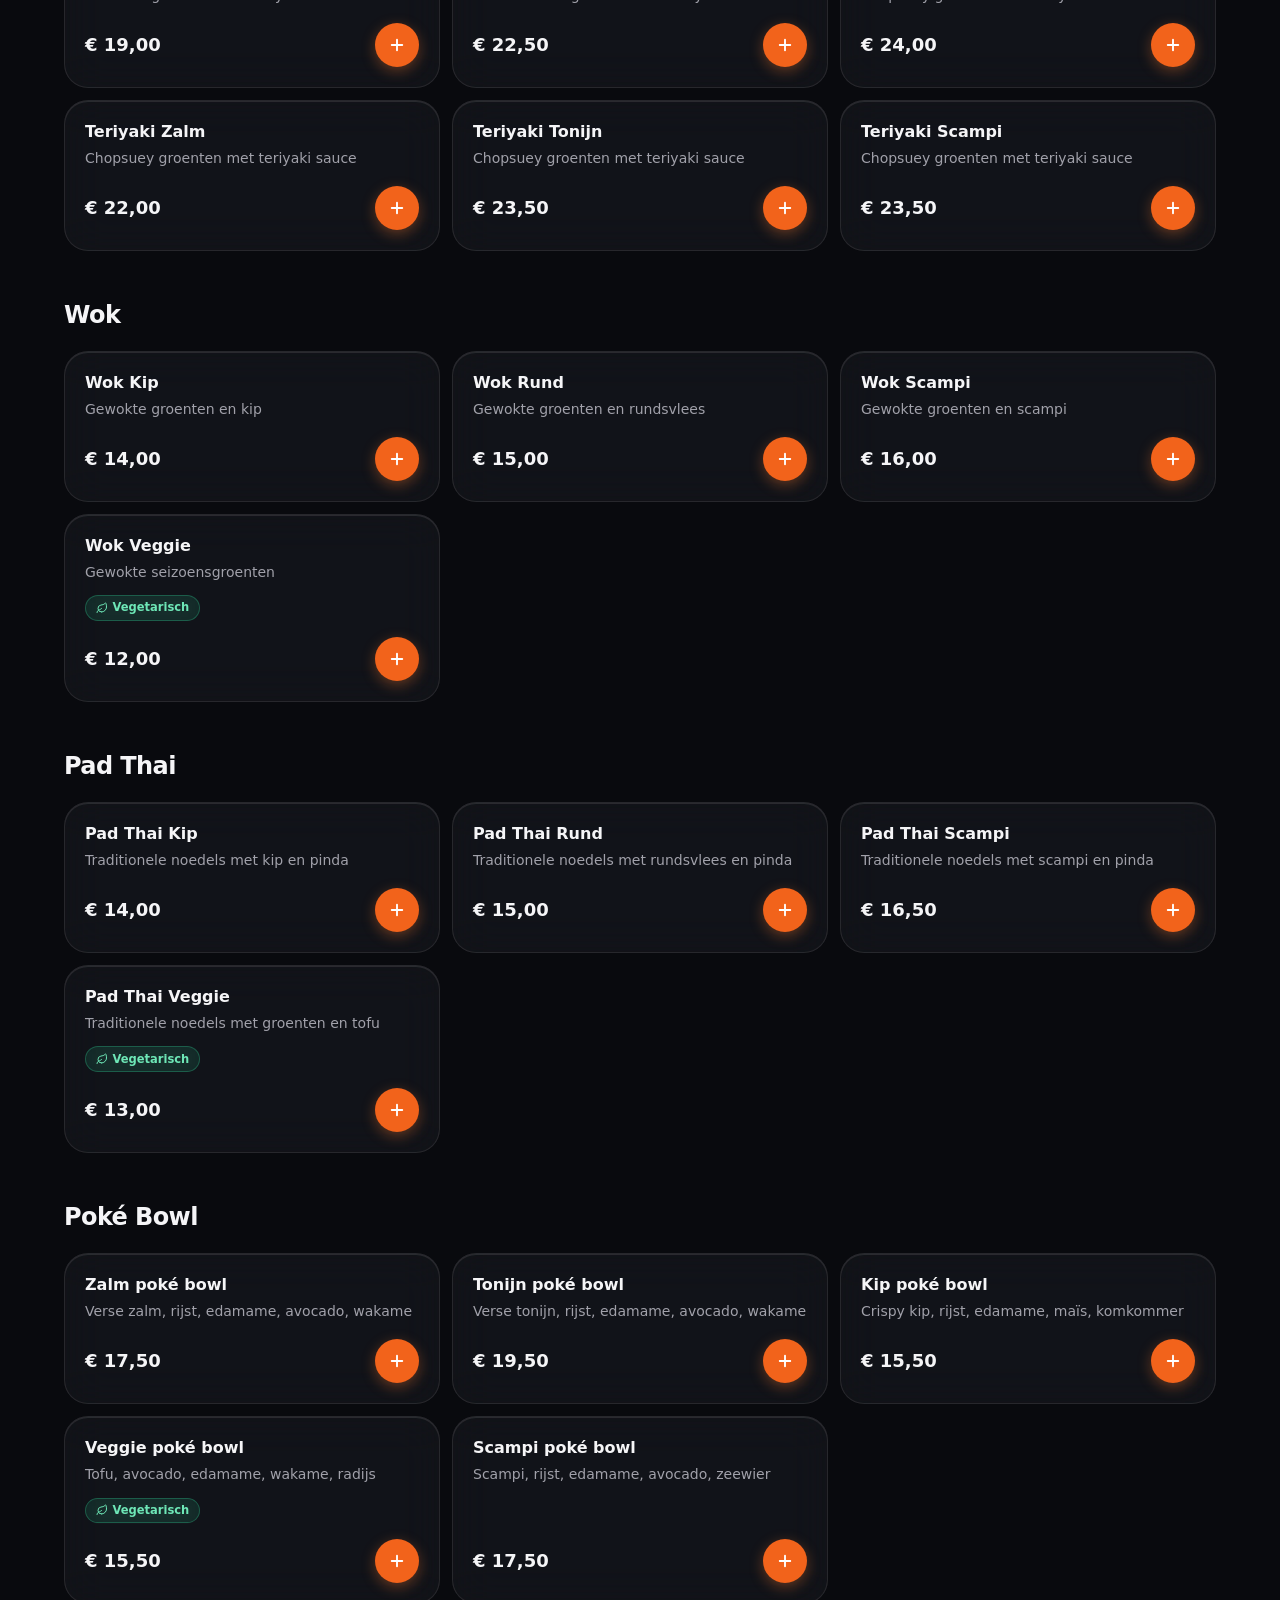
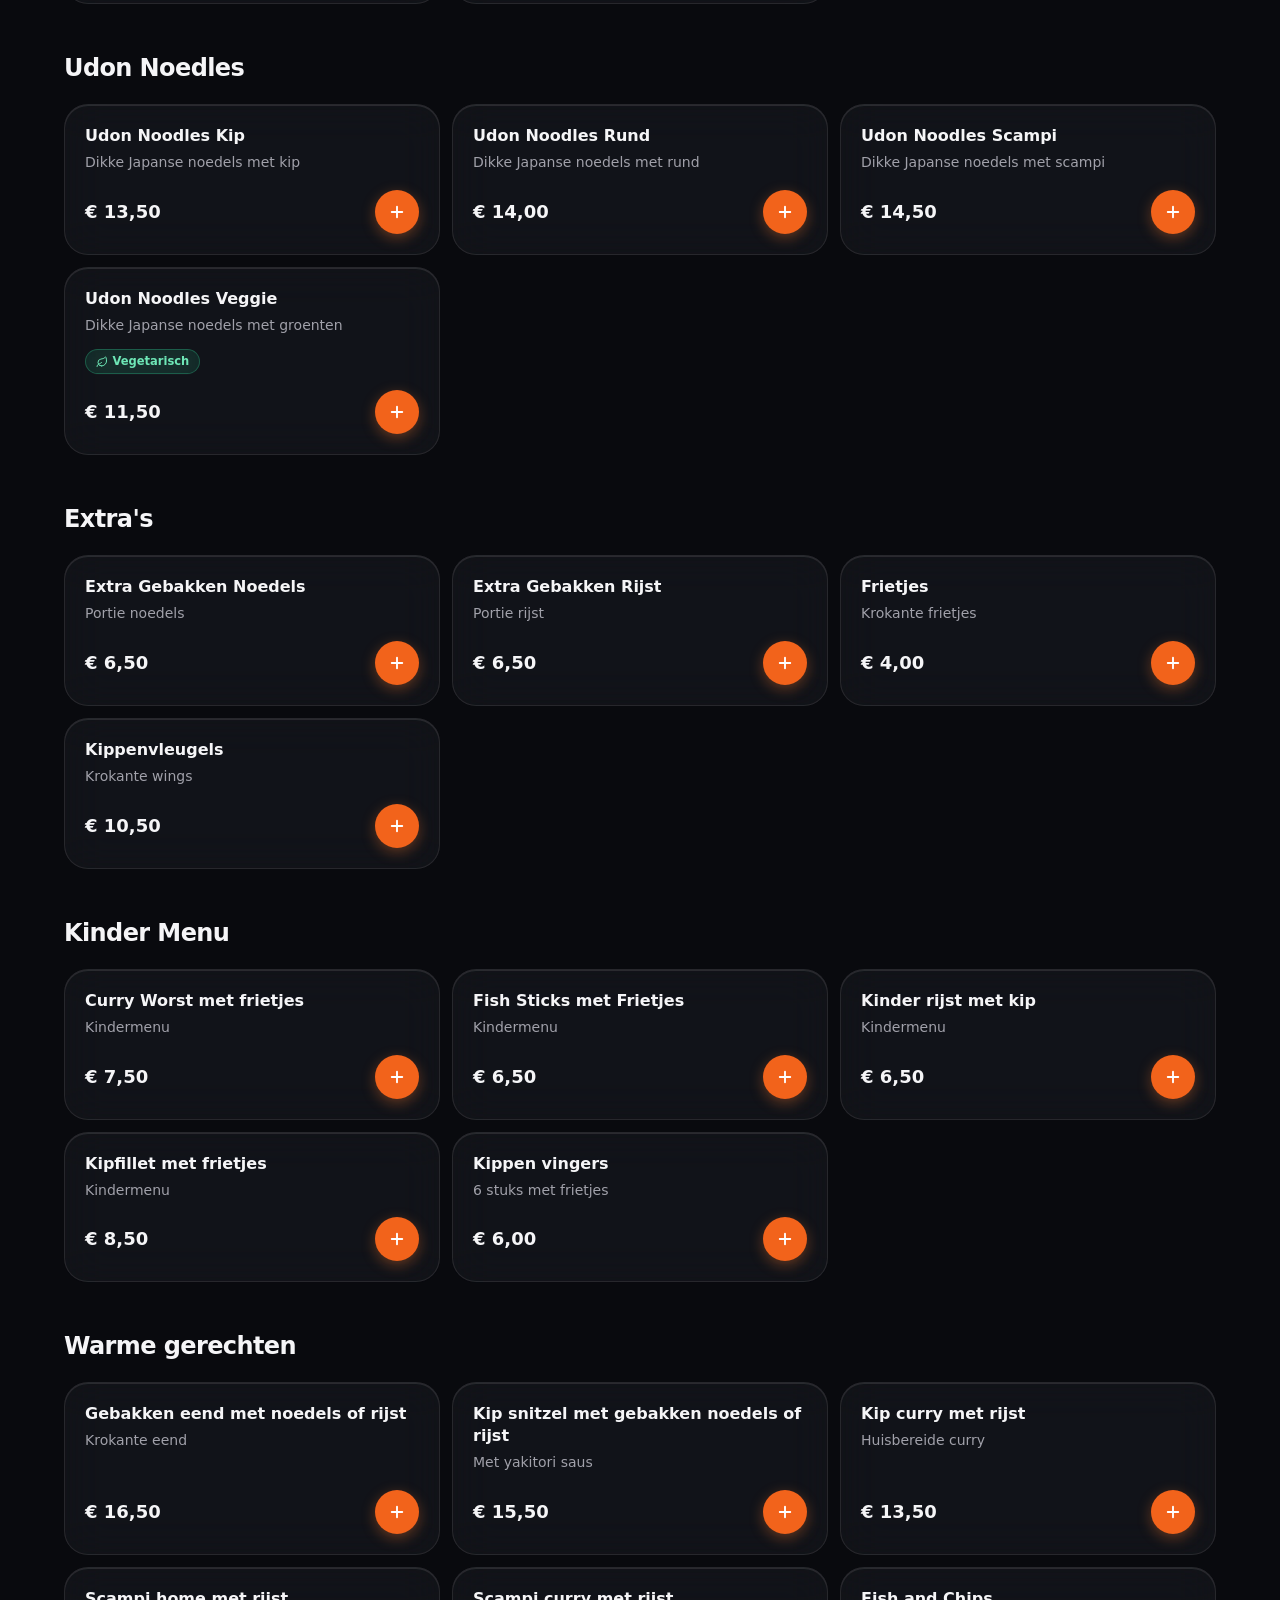
==== commit 7f45ed4d: "refactor" ====
--- a/index.html
+++ b/index.html
@@ -29,30 +29,12 @@
   <link rel="preconnect" href="https://fonts.gstatic.com" crossorigin>
   <link href="https://fonts.googleapis.com/css2?family=Cinzel:wght@500;600;700&display=swap" rel="stylesheet">
 
-  <script src="https://cdn.tailwindcss.com"></script>
-  <script>
-    tailwind.config = {
-      theme: {
-        extend: {
-          colors: {
-            obsidian: '#090A0E',
-            nori: '#111317',
-            rice: '#F5F5F7',
-            muted: '#A1A1AA',
-            coral: '#F43F5E',
-            crimson: '#E11D48'
-          }
-        }
-      }
-    };
-  </script>
-  <script src="https://unpkg.com/lucide@latest"></script>
 
   <style>
     :root {
       --ease: cubic-bezier(0.16, 1, 0.3, 1);
-      --coral: #F43F5E;
-      --crimson: #E11D48;
+      --ember: #FF7A2F;
+      --ember-deep: #C8470D;
     }
     * { -webkit-tap-highlight-color: transparent; }
     html { scroll-behavior: smooth; scroll-padding-top: 100px; color-scheme: dark; touch-action: pan-x pan-y; overflow-x: hidden; -webkit-text-size-adjust: 100%; text-size-adjust: 100%; }
@@ -76,8 +58,8 @@
     [hidden] { display: none !important; }
     .font-display { font-family: "Cinzel", "Playfair Display", Georgia, serif; }
     .lucide { flex-shrink: 0; }
-    :focus-visible { outline: 2px solid var(--coral); outline-offset: 2px; }
-    ::selection { background: rgba(244, 63, 94, 0.45); }
+    :focus-visible { outline: 2px solid var(--ember); outline-offset: 2px; }
+    ::selection { background: rgba(255, 122, 47, 0.45); }
 
     /* Liquid glass surfaces */
     .glass {
@@ -116,7 +98,7 @@
       .lift:hover {
         transform: translateY(-6px);
         border-color: rgba(255, 255, 255, 0.3);
-        box-shadow: inset 0 1px 0 0 rgba(255, 255, 255, 0.22), 0 36px 70px -30px rgba(244, 63, 94, 0.28);
+        box-shadow: inset 0 1px 0 0 rgba(255, 255, 255, 0.22), 0 36px 70px -30px rgba(255, 122, 47, 0.28);
       }
       .lift:hover .zoom-img { transform: scale(1.05); }
     }
@@ -153,13 +135,13 @@
     .orb { will-change: transform; }
     .orb-a {
       width: 560px; height: 560px; top: -160px; right: -140px;
-      background: radial-gradient(circle at 40% 40%, rgba(244, 63, 94, 0.55), rgba(225, 29, 72, 0.18) 45%, rgba(225, 29, 72, 0) 70%);
+      background: radial-gradient(circle at 40% 40%, rgba(255, 122, 47, 0.55), rgba(200, 71, 13, 0.18) 45%, rgba(200, 71, 13, 0) 70%);
       animation: orb-drift-a 22s ease-in-out infinite alternate;
     }
     .orb-b {
       width: 620px; height: 620px; bottom: -200px; left: -180px;
       background:
-        radial-gradient(circle at 60% 40%, rgba(225, 29, 72, 0.4), rgba(136, 19, 55, 0.14) 45%, rgba(9, 10, 14, 0) 70%);
+        radial-gradient(circle at 60% 40%, rgba(200, 71, 13, 0.4), rgba(122, 42, 8, 0.14) 45%, rgba(9, 10, 14, 0) 70%);
       animation: orb-drift-b 26s ease-in-out infinite alternate;
     }
     /* Warm lantern glow behind the headline, low strength so text contrast is unchanged. */
@@ -172,7 +154,7 @@
     @keyframes orb-drift-b { from { transform: translate3d(0, 0, 0) scale(1); } to { transform: translate3d(70px, -50px, 0) scale(1.15); } }
     @keyframes orb-drift-c { from { transform: translate3d(0, 0, 0) scale(0.9); } to { transform: translate3d(60px, -30px, 0) scale(1.1); } }
     .text-gradient {
-      background: linear-gradient(120deg, #fff 10%, #FDA4AF 55%, #F43F5E 100%);
+      background: linear-gradient(120deg, #fff 10%, #FFB98A 55%, #FF7A2F 100%);
       -webkit-background-clip: text;
       background-clip: text;
       color: transparent;
@@ -202,10 +184,10 @@
     }
     .btn-primary {
       color: #fff; border: 1px solid rgba(255, 255, 255, 0.2);
-      background: linear-gradient(180deg, #FB4D6D 0%, #E11D48 100%);
-      box-shadow: inset 0 1px 0 rgba(255, 255, 255, 0.35), 0 12px 32px -10px rgba(244, 63, 94, 0.7);
-    }
-    .btn-primary:hover { box-shadow: inset 0 1px 0 rgba(255, 255, 255, 0.4), 0 16px 40px -8px rgba(244, 63, 94, 0.85); }
+      background: linear-gradient(180deg, #F46A1F 0%, #C8470D 100%);
+      box-shadow: inset 0 1px 0 rgba(255, 255, 255, 0.35), 0 12px 32px -10px rgba(255, 122, 47, 0.7);
+    }
+    .btn-primary:hover { box-shadow: inset 0 1px 0 rgba(255, 255, 255, 0.4), 0 16px 40px -8px rgba(255, 122, 47, 0.85); }
     .btn-primary:disabled { cursor: not-allowed; opacity: 0.45; box-shadow: none; }
     .btn-primary:disabled:active { transform: none; }
     .btn-glass {
@@ -227,7 +209,7 @@
     .count-badge {
       position: absolute; top: -4px; right: -4px; min-width: 20px; height: 20px; padding: 0 5px;
       display: grid; place-items: center; border-radius: 9999px;
-      font-size: 0.7rem; font-weight: 700; color: #fff; background: var(--crimson);
+      font-size: 0.7rem; font-weight: 700; color: #fff; background: var(--ember-deep);
       box-shadow: 0 0 0 2px #0e1014; transition: transform 400ms var(--ease);
     }
     .count-badge[data-n="0"] { transform: scale(0); }
@@ -240,8 +222,8 @@
     }
     textarea.field { height: auto; padding: 0.7rem 1rem; resize: vertical; }
     .field::placeholder { color: #8b8b93; }
-    .field:focus { outline: none; border-color: rgba(244, 63, 94, 0.7); background: rgba(255, 255, 255, 0.09); }
-    .field[aria-invalid="true"] { border-color: rgba(251, 113, 133, 0.9); }
+    .field:focus { outline: none; border-color: rgba(255, 122, 47, 0.7); background: rgba(255, 255, 255, 0.09); }
+    .field[aria-invalid="true"] { border-color: rgba(255, 154, 92, 0.9); }
 
     /* Filter chips */
     .chip {
@@ -251,7 +233,7 @@
     }
     .chip:hover { background: rgba(255, 255, 255, 0.11); }
     .chip[data-kind="veg"][aria-pressed="true"] { background: rgba(16, 185, 129, 0.2); border-color: rgba(52, 211, 153, 0.55); color: #a7f3d0; }
-    .chip[data-kind="spicy"][aria-pressed="true"] { background: rgba(244, 63, 94, 0.22); border-color: rgba(251, 113, 133, 0.6); color: #fecdd3; }
+    .chip[data-kind="spicy"][aria-pressed="true"] { background: rgba(255, 122, 47, 0.22); border-color: rgba(255, 154, 92, 0.6); color: #FFD9BF; }
 
     /* Category cards */
     .no-scrollbar { scrollbar-width: none; -ms-overflow-style: none; }
@@ -269,7 +251,7 @@
     /* Matches the section padding (px-4 below 640px, px-6 from 640px) so the slider never exceeds the viewport. */
     @media (min-width: 640px) { .cat-scroller { --cat-gutter: 24px; } }
     .cat-card {
-      --h: 350;
+      --h: 20;
       position: relative; isolation: isolate; flex: 0 0 auto; scroll-snap-align: start;
       display: flex; flex-direction: column; align-items: center; justify-content: center;
       width: clamp(140px, 42vw, 188px); height: 116px; padding: 0.75rem 0.9rem;
@@ -317,7 +299,7 @@
     }
     .cat-card[aria-pressed="true"] {
       border-color: transparent;
-      box-shadow: 0 0 0 2px var(--coral), 0 0 0 6px rgba(244, 63, 94, 0.22), 0 18px 36px -16px rgba(244, 63, 94, 0.5);
+      box-shadow: 0 0 0 2px var(--ember), 0 0 0 6px rgba(255, 122, 47, 0.22), 0 18px 36px -16px rgba(255, 122, 47, 0.5);
     }
     .cat-card[aria-pressed="true"] .cat-img { opacity: 0.58; }
     .cat-card:active { transform: scale(0.97); }
@@ -342,14 +324,7 @@
     .badge { font-size: 0.72rem; font-weight: 500; padding: 0.2rem 0.6rem; border-radius: 9999px; white-space: nowrap; background: rgba(255, 255, 255, 0.08); color: #d4d4d8; border: 1px solid rgba(255, 255, 255, 0.08); }
     .tag { display: inline-flex; align-items: center; gap: 0.3rem; padding: 0.2rem 0.6rem; border-radius: 9999px; font-size: 0.72rem; font-weight: 600; -webkit-backdrop-filter: blur(12px); backdrop-filter: blur(12px); }
     .tag-veg { color: #6ee7b7; background: rgba(16, 185, 129, 0.12); border: 1px solid rgba(52, 211, 153, 0.3); }
-    .tag-spicy { color: #fda4af; background: rgba(244, 63, 94, 0.14); border: 1px solid rgba(251, 113, 133, 0.34); }
-    .add-btn {
-      display: grid; place-items: center; width: 42px; height: 42px; border-radius: 9999px; cursor: pointer; color: #fff;
-      background: linear-gradient(180deg, #FB4D6D, #E11D48);
-      border: 1px solid rgba(255, 255, 255, 0.22);
-      box-shadow: inset 0 1px 0 rgba(255, 255, 255, 0.35), 0 8px 20px -6px rgba(244, 63, 94, 0.7);
-    }
-    .add-btn:hover { box-shadow: inset 0 1px 0 rgba(255, 255, 255, 0.4), 0 10px 26px -4px rgba(244, 63, 94, 0.9); }
+    .tag-spicy { color: #FFB98A; background: rgba(255, 122, 47, 0.14); border: 1px solid rgba(255, 154, 92, 0.34); }
     .stepper { display: inline-flex; align-items: center; border-radius: 9999px; background: rgba(255, 255, 255, 0.08); border: 1px solid rgba(255, 255, 255, 0.14); }
     .stepper button { display: grid; place-items: center; width: 36px; height: 36px; border-radius: 9999px; cursor: pointer; color: #F5F5F7; }
     .stepper button:hover { background: rgba(255, 255, 255, 0.14); }
@@ -361,11 +336,11 @@
        Opening timeline (620ms): the bubble squashes and overshoots while the gyoza pops in; at 320ms the
        pill expands to the left and turns dark; the "− n +" row fades in at 360ms. */
     .qty {
-      --qty-red: #ff3b5c;
+      --qty-red: #F2631B;
       --qty-dark: #1e2129;
       --qty-size: 44px;
       --qty-wide: 104px;
-      --qty-glow: 0 4px 14px rgba(255, 59, 92, 0.35);
+      --qty-glow: 0 4px 14px rgba(255, 122, 47, 0.35);
       --qty-lift: 0 4px 16px rgba(0, 0, 0, 0.45);
       --qty-spring: cubic-bezier(0.34, 1.56, 0.64, 1);
       position: relative; flex: none; width: var(--qty-size); height: var(--qty-size);
@@ -490,7 +465,7 @@
     }
     .drawer.open { transform: none; visibility: visible; transition: transform 500ms var(--ease), visibility 0s; }
     .progress { height: 6px; border-radius: 9999px; background: rgba(255, 255, 255, 0.1); overflow: hidden; }
-    .progress > div { height: 100%; width: 0; border-radius: 9999px; background: linear-gradient(90deg, #FB7185, #E11D48); transition: width 600ms var(--ease); }
+    .progress > div { height: 100%; width: 0; border-radius: 9999px; background: linear-gradient(90deg, #FF9A5C, #C8470D); transition: width 600ms var(--ease); }
     .progress.done > div { background: linear-gradient(90deg, #34d399, #10b981); }
 
     /* Floating cart + toast */
@@ -519,10 +494,10 @@
 
     /* ===== Light theme (Apple palette) =====
        Page #F5F5F7, primary text #1D1D1F, secondary text #6E6E73 (4.6:1 on the page),
-       accent text #BE123C. Photo cards and photo chips stay dark with white text. */
+       accent text #B83C08. Photo cards and photo chips stay dark with white text. */
     html[data-theme="light"] { color-scheme: light; }
     html[data-theme="light"] body { background: #F5F5F7; color: #1D1D1F; }
-    html[data-theme="light"] ::selection { background: rgba(244, 63, 94, 0.25); }
+    html[data-theme="light"] ::selection { background: rgba(255, 122, 47, 0.25); }
     html[data-theme="light"] .theme-sun { display: none; }
     html[data-theme="light"] .theme-moon { display: inline-block; }
 
@@ -547,12 +522,12 @@
     @media (hover: hover) {
       html[data-theme="light"] .lift:hover {
         border-color: rgba(0, 0, 0, 0.16);
-        box-shadow: inset 0 1px 0 0 rgba(255, 255, 255, 0.95), 0 30px 60px -28px rgba(244, 63, 94, 0.28);
+        box-shadow: inset 0 1px 0 0 rgba(255, 255, 255, 0.95), 0 30px 60px -28px rgba(255, 122, 47, 0.28);
       }
     }
     html[data-theme="light"] .orb { opacity: 0.4; }
     html[data-theme="light"] .text-gradient {
-      background: linear-gradient(120deg, #1D1D1F 5%, #BE123C 60%, #F43F5E 100%);
+      background: linear-gradient(120deg, #1D1D1F 5%, #B83C08 60%, #FF7A2F 100%);
       -webkit-background-clip: text;
       background-clip: text;
       color: transparent;
@@ -576,14 +551,14 @@
     /* Form fields */
     html[data-theme="light"] .field { color: #1D1D1F; background: rgba(0, 0, 0, 0.04); border-color: rgba(0, 0, 0, 0.12); }
     html[data-theme="light"] .field::placeholder { color: #6E6E73; }
-    html[data-theme="light"] .field:focus { border-color: rgba(225, 29, 72, 0.7); background: #fff; }
-    html[data-theme="light"] .field[aria-invalid="true"] { border-color: #E11D48; }
+    html[data-theme="light"] .field:focus { border-color: rgba(200, 71, 13, 0.7); background: #fff; }
+    html[data-theme="light"] .field[aria-invalid="true"] { border-color: #C8470D; }
 
     /* Filter chips */
     html[data-theme="light"] .chip { color: #3A3A3C; background: rgba(0, 0, 0, 0.05); border-color: rgba(0, 0, 0, 0.1); }
     html[data-theme="light"] .chip:hover { background: rgba(0, 0, 0, 0.09); }
     html[data-theme="light"] .chip[data-kind="veg"][aria-pressed="true"] { background: rgba(16, 185, 129, 0.16); border-color: rgba(5, 150, 105, 0.5); color: #065F46; }
-    html[data-theme="light"] .chip[data-kind="spicy"][aria-pressed="true"] { background: rgba(244, 63, 94, 0.12); border-color: rgba(225, 29, 72, 0.5); color: #9F1239; }
+    html[data-theme="light"] .chip[data-kind="spicy"][aria-pressed="true"] { background: rgba(255, 122, 47, 0.12); border-color: rgba(200, 71, 13, 0.5); color: #8F2F06; }
 
     /* Category cards: photo cards stay dark with white text, the "Alles" card follows the theme */
     html[data-theme="light"] .cat-card--all { color: #1D1D1F; background: rgba(255, 255, 255, 0.78); border-color: rgba(0, 0, 0, 0.08); }
@@ -595,7 +570,7 @@
     /* Dish cards */
     html[data-theme="light"] .badge { background: rgba(0, 0, 0, 0.05); color: #3A3A3C; border-color: rgba(0, 0, 0, 0.08); }
     html[data-theme="light"] .tag-veg { color: #065F46; background: rgba(16, 185, 129, 0.12); border-color: rgba(5, 150, 105, 0.35); }
-    html[data-theme="light"] .tag-spicy { color: #BE123C; background: rgba(244, 63, 94, 0.1); border-color: rgba(225, 29, 72, 0.35); }
+    html[data-theme="light"] .tag-spicy { color: #B83C08; background: rgba(255, 122, 47, 0.1); border-color: rgba(200, 71, 13, 0.35); }
     html[data-theme="light"] .stepper { background: rgba(0, 0, 0, 0.05); border-color: rgba(0, 0, 0, 0.1); }
     html[data-theme="light"] .stepper button { color: #1D1D1F; }
     html[data-theme="light"] .stepper button:hover { background: rgba(0, 0, 0, 0.08); }
@@ -626,12 +601,12 @@
 
     /* Tailwind utility classes used in the markup and in the JS templates */
     html[data-theme="light"] .text-muted { color: #6E6E73; }
-    html[data-theme="light"] .text-coral { color: #BE123C; }
+    html[data-theme="light"] .text-ember { color: #B83C08; }
     html[data-theme="light"] .text-zinc-200 { color: #3A3A3C; }
     html[data-theme="light"] .text-zinc-300 { color: #48484A; }
     html[data-theme="light"] .text-amber-100,
     html[data-theme="light"] .text-amber-200 { color: #92400E; }
-    html[data-theme="light"] .text-rose-200 { color: #BE123C; }
+    html[data-theme="light"] .text-orange-200 { color: #B83C08; }
     html[data-theme="light"] .hover\:text-white:hover { color: #000; }
     html[data-theme="light"] .bg-white\/5 { background-color: rgba(0, 0, 0, 0.04); }
     html[data-theme="light"] .bg-white\/8 { background-color: rgba(0, 0, 0, 0.05); }
@@ -640,7 +615,7 @@
     html[data-theme="light"] .border-white\/10 { border-color: rgba(0, 0, 0, 0.1); }
     html[data-theme="light"] .ring-white\/10 { --tw-ring-color: rgba(0, 0, 0, 0.08); }
     html[data-theme="light"] .ring-amber-300\/25 { --tw-ring-color: rgba(217, 119, 6, 0.3); }
-    html[data-theme="light"] .ring-rose-400\/30 { --tw-ring-color: rgba(225, 29, 72, 0.3); }
+    html[data-theme="light"] .ring-orange-400\/30 { --tw-ring-color: rgba(200, 71, 13, 0.3); }
 
     @media (prefers-reduced-motion: reduce) {
       /* Respect the user's motion preference across all animations and transitions. */
@@ -654,7 +629,7 @@
        Without this class none of the scrub CSS applies and the site behaves exactly as before. */
     (function () {
       var reduce = window.matchMedia && window.matchMedia('(prefers-reduced-motion: reduce)').matches;
-      if (!reduce) document.documentElement.classList.add('scrub-on');
+      if (!reduce) document.documentElement.classList.add('scrub-on', 'scrub-loading');
     })();
   </script>
   <style>
@@ -771,6 +746,17 @@
     /* html has scroll-padding-top: 100px for the fixed nav. Cancel it for the hero so anchor links to it
        land exactly where the runway ends (progress 1) and not at ~95%, where the page is still hidden. */
     html.scrub-on #top { scroll-margin-top: -100px; }
+
+    /* ===== Intro gate: the page stays blank until the whole clip is loaded (html.scrub-loading) =====
+       The canvas keeps the theme background (taken from body), so the blank screen matches the theme.
+       The body fades in when the class is removed. Only active when the scroll intro is. */
+    html.scrub-on body { transition: opacity 400ms var(--ease); }
+    html.scrub-loading, html.scrub-loading body { overflow: hidden; }
+    html.scrub-loading body { opacity: 0; visibility: hidden; transition: none; }
+  </style>
+  <style>
+/* Tailwind utilities, prebuilt */
+*,:after,:before{--tw-border-spacing-x:0;--tw-border-spacing-y:0;--tw-translate-x:0;--tw-translate-y:0;--tw-rotate:0;--tw-skew-x:0;--tw-skew-y:0;--tw-scale-x:1;--tw-scale-y:1;--tw-pan-x: ;--tw-pan-y: ;--tw-pinch-zoom: ;--tw-scroll-snap-strictness:proximity;--tw-gradient-from-position: ;--tw-gradient-via-position: ;--tw-gradient-to-position: ;--tw-ordinal: ;--tw-slashed-zero: ;--tw-numeric-figure: ;--tw-numeric-spacing: ;--tw-numeric-fraction: ;--tw-ring-inset: ;--tw-ring-offset-width:0px;--tw-ring-offset-color:#fff;--tw-ring-color:rgba(59,130,246,.5);--tw-ring-offset-shadow:0 0 #0000;--tw-ring-shadow:0 0 #0000;--tw-shadow:0 0 #0000;--tw-shadow-colored:0 0 #0000;--tw-blur: ;--tw-brightness: ;--tw-contrast: ;--tw-grayscale: ;--tw-hue-rotate: ;--tw-invert: ;--tw-saturate: ;--tw-sepia: ;--tw-drop-shadow: ;--tw-backdrop-blur: ;--tw-backdrop-brightness: ;--tw-backdrop-contrast: ;--tw-backdrop-grayscale: ;--tw-backdrop-hue-rotate: ;--tw-backdrop-invert: ;--tw-backdrop-opacity: ;--tw-backdrop-saturate: ;--tw-backdrop-sepia: ;--tw-contain-size: ;--tw-contain-layout: ;--tw-contain-paint: ;--tw-contain-style: }::backdrop{--tw-border-spacing-x:0;--tw-border-spacing-y:0;--tw-translate-x:0;--tw-translate-y:0;--tw-rotate:0;--tw-skew-x:0;--tw-skew-y:0;--tw-scale-x:1;--tw-scale-y:1;--tw-pan-x: ;--tw-pan-y: ;--tw-pinch-zoom: ;--tw-scroll-snap-strictness:proximity;--tw-gradient-from-position: ;--tw-gradient-via-position: ;--tw-gradient-to-position: ;--tw-ordinal: ;--tw-slashed-zero: ;--tw-numeric-figure: ;--tw-numeric-spacing: ;--tw-numeric-fraction: ;--tw-ring-inset: ;--tw-ring-offset-width:0px;--tw-ring-offset-color:#fff;--tw-ring-color:rgba(59,130,246,.5);--tw-ring-offset-shadow:0 0 #0000;--tw-ring-shadow:0 0 #0000;--tw-shadow:0 0 #0000;--tw-shadow-colored:0 0 #0000;--tw-blur: ;--tw-brightness: ;--tw-contrast: ;--tw-grayscale: ;--tw-hue-rotate: ;--tw-invert: ;--tw-saturate: ;--tw-sepia: ;--tw-drop-shadow: ;--tw-backdrop-blur: ;--tw-backdrop-brightness: ;--tw-backdrop-contrast: ;--tw-backdrop-grayscale: ;--tw-backdrop-hue-rotate: ;--tw-backdrop-invert: ;--tw-backdrop-opacity: ;--tw-backdrop-saturate: ;--tw-backdrop-sepia: ;--tw-contain-size: ;--tw-contain-layout: ;--tw-contain-paint: ;--tw-contain-style: }/*! tailwindcss v3.4.17 | MIT License | https://tailwindcss.com*/*,:after,:before{box-sizing:border-box;border:0 solid #e5e7eb}:after,:before{--tw-content:""}:host,html{line-height:1.5;-webkit-text-size-adjust:100%;-moz-tab-size:4;-o-tab-size:4;tab-size:4;font-family:ui-sans-serif,system-ui,sans-serif,Apple Color Emoji,Segoe UI Emoji,Segoe UI Symbol,Noto Color Emoji;font-feature-settings:normal;font-variation-settings:normal;-webkit-tap-highlight-color:transparent}body{margin:0;line-height:inherit}hr{height:0;color:inherit;border-top-width:1px}abbr:where([title]){-webkit-text-decoration:underline dotted;text-decoration:underline dotted}h1,h2,h3,h4,h5,h6{font-size:inherit;font-weight:inherit}a{color:inherit;text-decoration:inherit}b,strong{font-weight:bolder}code,kbd,pre,samp{font-family:ui-monospace,SFMono-Regular,Menlo,Monaco,Consolas,Liberation Mono,Courier New,monospace;font-feature-settings:normal;font-variation-settings:normal;font-size:1em}small{font-size:80%}sub,sup{font-size:75%;line-height:0;position:relative;vertical-align:baseline}sub{bottom:-.25em}sup{top:-.5em}table{text-indent:0;border-color:inherit;border-collapse:collapse}button,input,optgroup,select,textarea{font-family:inherit;font-feature-settings:inherit;font-variation-settings:inherit;font-size:100%;font-weight:inherit;line-height:inherit;letter-spacing:inherit;color:inherit;margin:0;padding:0}button,select{text-transform:none}button,input:where([type=button]),input:where([type=reset]),input:where([type=submit]){-webkit-appearance:button;background-color:transparent;background-image:none}:-moz-focusring{outline:auto}:-moz-ui-invalid{box-shadow:none}progress{vertical-align:baseline}::-webkit-inner-spin-button,::-webkit-outer-spin-button{height:auto}[type=search]{-webkit-appearance:textfield;outline-offset:-2px}::-webkit-search-decoration{-webkit-appearance:none}::-webkit-file-upload-button{-webkit-appearance:button;font:inherit}summary{display:list-item}blockquote,dd,dl,figure,h1,h2,h3,h4,h5,h6,hr,p,pre{margin:0}fieldset{margin:0}fieldset,legend{padding:0}menu,ol,ul{list-style:none;margin:0;padding:0}dialog{padding:0}textarea{resize:vertical}input::-moz-placeholder,textarea::-moz-placeholder{opacity:1;color:#9ca3af}input::placeholder,textarea::placeholder{opacity:1;color:#9ca3af}[role=button],button{cursor:pointer}:disabled{cursor:default}audio,canvas,embed,iframe,img,object,svg,video{display:block;vertical-align:middle}img,video{max-width:100%;height:auto}[hidden]:where(:not([hidden=until-found])){display:none}.container{width:100%}@media (min-width:640px){.container{max-width:640px}}@media (min-width:768px){.container{max-width:768px}}@media (min-width:1024px){.container{max-width:1024px}}@media (min-width:1280px){.container{max-width:1280px}}@media (min-width:1536px){.container{max-width:1536px}}.sr-only{position:absolute;width:1px;height:1px;padding:0;margin:-1px;overflow:hidden;clip:rect(0,0,0,0);white-space:nowrap;border-width:0}.pointer-events-none{pointer-events:none}.visible{visibility:visible}.fixed{position:fixed}.absolute{position:absolute}.relative{position:relative}.sticky{position:sticky}.inset-0{inset:0}.inset-x-3{left:.75rem;right:.75rem}.bottom-5{bottom:1.25rem}.left-4{left:1rem}.left-5{left:1.25rem}.right-5{right:1.25rem}.top-1\/2{top:50%}.top-3{top:.75rem}.top-5{top:1.25rem}.isolate{isolation:isolate}.-z-10{z-index:-10}.z-30{z-index:30}.z-50{z-index:50}.mx-auto{margin-left:auto;margin-right:auto}.mb-10{margin-bottom:2.5rem}.mb-12{margin-bottom:3rem}.mb-3{margin-bottom:.75rem}.mb-4{margin-bottom:1rem}.mb-5{margin-bottom:1.25rem}.mb-8{margin-bottom:2rem}.mt-0\.5{margin-top:.125rem}.mt-1{margin-top:.25rem}.mt-1\.5{margin-top:.375rem}.mt-10{margin-top:2.5rem}.mt-2{margin-top:.5rem}.mt-3{margin-top:.75rem}.mt-4{margin-top:1rem}.mt-5{margin-top:1.25rem}.mt-6{margin-top:1.5rem}.mt-7{margin-top:1.75rem}.mt-9{margin-top:2.25rem}.block{display:block}.inline-block{display:inline-block}.inline{display:inline}.flex{display:flex}.inline-flex{display:inline-flex}.grid{display:grid}.hidden{display:none}.aspect-\[4\/5\]{aspect-ratio:4/5}.\!h-14{height:3.5rem!important}.h-10{height:2.5rem}.h-11{height:2.75rem}.h-14{height:3.5rem}.h-16{height:4rem}.h-3{height:.75rem}.h-3\.5{height:.875rem}.h-4{height:1rem}.h-5{height:1.25rem}.h-6{height:1.5rem}.h-7{height:1.75rem}.h-8{height:2rem}.h-full{height:100%}.min-h-0{min-height:0}.min-h-\[260px\]{min-height:260px}.min-h-\[42px\]{min-height:42px}.min-h-\[440px\]{min-height:440px}.w-10{width:2.5rem}.w-11{width:2.75rem}.w-14{width:3.5rem}.w-16{width:4rem}.w-3{width:.75rem}.w-3\.5{width:.875rem}.w-4{width:1rem}.w-5{width:1.25rem}.w-6{width:1.5rem}.w-7{width:1.75rem}.w-auto{width:auto}.w-full{width:100%}.min-w-0{min-width:0}.max-w-2xl{max-width:42rem}.max-w-6xl{max-width:72rem}.max-w-\[130px\]{max-width:130px}.max-w-\[140px\]{max-width:140px}.max-w-md{max-width:28rem}.max-w-xl{max-width:36rem}.flex-1{flex:1 1 0%}.flex-shrink{flex-shrink:1}.-translate-y-1\/2{--tw-translate-y:-50%}.-translate-y-1\/2,.transform{transform:translate(var(--tw-translate-x),var(--tw-translate-y)) rotate(var(--tw-rotate)) skewX(var(--tw-skew-x)) skewY(var(--tw-skew-y)) scaleX(var(--tw-scale-x)) scaleY(var(--tw-scale-y))}.resize{resize:both}.grid-cols-2{grid-template-columns:repeat(2,minmax(0,1fr))}.flex-col{flex-direction:column}.flex-wrap{flex-wrap:wrap}.place-items-center{place-items:center}.items-start{align-items:flex-start}.items-end{align-items:flex-end}.items-center{align-items:center}.items-baseline{align-items:baseline}.justify-end{justify-content:flex-end}.justify-between{justify-content:space-between}.gap-1{gap:.25rem}.gap-1\.5{gap:.375rem}.gap-14{gap:3.5rem}.gap-2{gap:.5rem}.gap-2\.5{gap:.625rem}.gap-3{gap:.75rem}.gap-4{gap:1rem}.gap-5{gap:1.25rem}.gap-x-3{-moz-column-gap:.75rem;column-gap:.75rem}.gap-y-1{row-gap:.25rem}.space-y-1\.5>:not([hidden])~:not([hidden]){--tw-space-y-reverse:0;margin-top:calc(.375rem*(1 - var(--tw-space-y-reverse)));margin-bottom:calc(.375rem*var(--tw-space-y-reverse))}.space-y-2>:not([hidden])~:not([hidden]){--tw-space-y-reverse:0;margin-top:calc(.5rem*(1 - var(--tw-space-y-reverse)));margin-bottom:calc(.5rem*var(--tw-space-y-reverse))}.space-y-2\.5>:not([hidden])~:not([hidden]){--tw-space-y-reverse:0;margin-top:calc(.625rem*(1 - var(--tw-space-y-reverse)));margin-bottom:calc(.625rem*var(--tw-space-y-reverse))}.space-y-3>:not([hidden])~:not([hidden]){--tw-space-y-reverse:0;margin-top:calc(.75rem*(1 - var(--tw-space-y-reverse)));margin-bottom:calc(.75rem*var(--tw-space-y-reverse))}.overflow-hidden{overflow:hidden}.overflow-y-auto{overflow-y:auto}.text-wrap{text-wrap:wrap}.break-all{word-break:break-all}.\!rounded-2xl{border-radius:1rem!important}.rounded-2xl{border-radius:1rem}.rounded-3xl{border-radius:1.5rem}.rounded-\[1\.75rem\]{border-radius:1.75rem}.rounded-\[1\.9rem\]{border-radius:1.9rem}.rounded-\[2\.25rem\]{border-radius:2.25rem}.rounded-\[2rem\]{border-radius:2rem}.rounded-full{border-radius:9999px}.rounded-xl{border-radius:.75rem}.border{border-width:1px}.border-t{border-top-width:1px}.border-white{--tw-border-opacity:1;border-color:rgb(255 255 255/var(--tw-border-opacity,1))}.border-white\/10{border-color:hsla(0,0%,100%,.1)}.bg-amber-400\/10{background-color:rgba(251,191,36,.1)}.bg-black{--tw-bg-opacity:1;background-color:rgb(0 0 0/var(--tw-bg-opacity,1))}.bg-black\/20{background-color:rgba(0,0,0,.2)}.bg-black\/25{background-color:rgba(0,0,0,.25)}.bg-orange-500\/15{background-color:rgba(249,115,22,.15)}.bg-white{--tw-bg-opacity:1;background-color:rgb(255 255 255/var(--tw-bg-opacity,1))}.bg-white\/10{background-color:hsla(0,0%,100%,.1)}.bg-white\/5{background-color:hsla(0,0%,100%,.05)}.bg-white\/95{background-color:hsla(0,0%,100%,.95)}.bg-zinc-800{--tw-bg-opacity:1;background-color:rgb(39 39 42/var(--tw-bg-opacity,1))}.bg-gradient-to-b{background-image:linear-gradient(to bottom,var(--tw-gradient-stops))}.bg-gradient-to-br{background-image:linear-gradient(to bottom right,var(--tw-gradient-stops))}.bg-gradient-to-t{background-image:linear-gradient(to top,var(--tw-gradient-stops))}.from-black\/90{--tw-gradient-from:rgba(0,0,0,.9) var(--tw-gradient-from-position);--tw-gradient-to:transparent var(--tw-gradient-to-position);--tw-gradient-stops:var(--tw-gradient-from),var(--tw-gradient-to)}.from-ember{--tw-gradient-from:#ff7a2f var(--tw-gradient-from-position);--tw-gradient-to:rgba(255,122,47,0) var(--tw-gradient-to-position);--tw-gradient-stops:var(--tw-gradient-from),var(--tw-gradient-to)}.from-zinc-800{--tw-gradient-from:#27272a var(--tw-gradient-from-position);--tw-gradient-to:rgba(39,39,42,0) var(--tw-gradient-to-position);--tw-gradient-stops:var(--tw-gradient-from),var(--tw-gradient-to)}.via-black\/30{--tw-gradient-to:transparent var(--tw-gradient-to-position);--tw-gradient-stops:var(--tw-gradient-from),rgba(0,0,0,.3) var(--tw-gradient-via-position),var(--tw-gradient-to)}.via-black\/35{--tw-gradient-to:transparent var(--tw-gradient-to-position);--tw-gradient-stops:var(--tw-gradient-from),rgba(0,0,0,.35) var(--tw-gradient-via-position),var(--tw-gradient-to)}.to-ember-deep{--tw-gradient-to:#c8470d var(--tw-gradient-to-position)}.to-transparent{--tw-gradient-to:transparent var(--tw-gradient-to-position)}.to-zinc-900{--tw-gradient-to:#18181b var(--tw-gradient-to-position)}.object-contain{-o-object-fit:contain;object-fit:contain}.object-cover{-o-object-fit:cover;object-fit:cover}.p-1\.5{padding:.375rem}.p-2{padding:.5rem}.p-3{padding:.75rem}.p-4{padding:1rem}.p-5{padding:1.25rem}.p-6{padding:1.5rem}.p-7{padding:1.75rem}.\!px-3{padding-left:.75rem!important;padding-right:.75rem!important}.\!py-3{padding-top:.75rem!important;padding-bottom:.75rem!important}.px-2\.5{padding-left:.625rem;padding-right:.625rem}.px-3{padding-left:.75rem;padding-right:.75rem}.px-4{padding-left:1rem;padding-right:1rem}.px-5{padding-left:1.25rem;padding-right:1.25rem}.px-6{padding-left:1.5rem;padding-right:1.5rem}.py-1{padding-top:.25rem;padding-bottom:.25rem}.py-1\.5{padding-top:.375rem;padding-bottom:.375rem}.py-10{padding-top:2.5rem;padding-bottom:2.5rem}.py-12{padding-top:3rem;padding-bottom:3rem}.py-14{padding-top:3.5rem;padding-bottom:3.5rem}.py-2{padding-top:.5rem;padding-bottom:.5rem}.py-20{padding-top:5rem;padding-bottom:5rem}.py-3{padding-top:.75rem;padding-bottom:.75rem}.\!pl-5{padding-left:1.25rem!important}.\!pr-3{padding-right:.75rem!important}.pb-20{padding-bottom:5rem}.pb-24{padding-bottom:6rem}.pb-3{padding-bottom:.75rem}.pb-5{padding-bottom:1.25rem}.pl-11{padding-left:2.75rem}.pl-3{padding-left:.75rem}.pr-2{padding-right:.5rem}.pr-4{padding-right:1rem}.pt-20{padding-top:5rem}.pt-32{padding-top:8rem}.pt-4{padding-top:1rem}.pt-5{padding-top:1.25rem}.text-center{text-align:center}.font-mono{font-family:ui-monospace,SFMono-Regular,Menlo,Monaco,Consolas,Liberation Mono,Courier New,monospace}.\!text-\[13px\]{font-size:13px!important}.text-2xl{font-size:1.5rem;line-height:2rem}.text-3xl{font-size:1.875rem;line-height:2.25rem}.text-4xl{font-size:2.25rem;line-height:2.5rem}.text-5xl{font-size:3rem;line-height:1}.text-base{font-size:1rem;line-height:1.5rem}.text-lg{font-size:1.125rem;line-height:1.75rem}.text-sm{font-size:.875rem;line-height:1.25rem}.text-xl{font-size:1.25rem;line-height:1.75rem}.text-xs{font-size:.75rem;line-height:1rem}.font-medium{font-weight:500}.font-semibold{font-weight:600}.uppercase{text-transform:uppercase}.not-italic{font-style:normal}.tabular-nums{--tw-numeric-spacing:tabular-nums;font-variant-numeric:var(--tw-ordinal) var(--tw-slashed-zero) var(--tw-numeric-figure) var(--tw-numeric-spacing) var(--tw-numeric-fraction)}.leading-\[1\.03\]{line-height:1.03}.leading-relaxed{line-height:1.625}.leading-snug{line-height:1.375}.leading-tight{line-height:1.25}.tracking-\[0\.35em\]{letter-spacing:.35em}.tracking-tight{letter-spacing:-.025em}.text-amber-100{--tw-text-opacity:1;color:rgb(254 243 199/var(--tw-text-opacity,1))}.text-amber-200{--tw-text-opacity:1;color:rgb(253 230 138/var(--tw-text-opacity,1))}.text-ember{--tw-text-opacity:1;color:rgb(255 122 47/var(--tw-text-opacity,1))}.text-muted{--tw-text-opacity:1;color:rgb(161 161 170/var(--tw-text-opacity,1))}.text-orange-200{--tw-text-opacity:1;color:rgb(254 215 170/var(--tw-text-opacity,1))}.text-white{--tw-text-opacity:1;color:rgb(255 255 255/var(--tw-text-opacity,1))}.text-zinc-200{--tw-text-opacity:1;color:rgb(228 228 231/var(--tw-text-opacity,1))}.text-zinc-300{--tw-text-opacity:1;color:rgb(212 212 216/var(--tw-text-opacity,1))}.antialiased{-webkit-font-smoothing:antialiased;-moz-osx-font-smoothing:grayscale}.shadow-2xl{--tw-shadow:0 25px 50px -12px rgba(0,0,0,.25);--tw-shadow-colored:0 25px 50px -12px var(--tw-shadow-color);box-shadow:var(--tw-ring-offset-shadow,0 0 #0000),var(--tw-ring-shadow,0 0 #0000),var(--tw-shadow)}.outline{outline-style:solid}.ring-1{--tw-ring-offset-shadow:var(--tw-ring-inset) 0 0 0 var(--tw-ring-offset-width) var(--tw-ring-offset-color);--tw-ring-shadow:var(--tw-ring-inset) 0 0 0 calc(1px + var(--tw-ring-offset-width)) var(--tw-ring-color);box-shadow:var(--tw-ring-offset-shadow),var(--tw-ring-shadow),var(--tw-shadow,0 0 #0000)}.ring-amber-300{--tw-ring-opacity:1;--tw-ring-color:rgb(252 211 77/var(--tw-ring-opacity,1))}.ring-amber-300\/25{--tw-ring-color:rgba(252,211,77,.25)}.ring-orange-400{--tw-ring-opacity:1;--tw-ring-color:rgb(251 146 60/var(--tw-ring-opacity,1))}.ring-orange-400\/30{--tw-ring-color:rgba(251,146,60,.3)}.ring-white{--tw-ring-opacity:1;--tw-ring-color:rgb(255 255 255/var(--tw-ring-opacity,1))}.ring-white\/10{--tw-ring-color:hsla(0,0%,100%,.1)}.blur{--tw-blur:blur(8px)}.blur,.drop-shadow{filter:var(--tw-blur) var(--tw-brightness) var(--tw-contrast) var(--tw-grayscale) var(--tw-hue-rotate) var(--tw-invert) var(--tw-saturate) var(--tw-sepia) var(--tw-drop-shadow)}.drop-shadow{--tw-drop-shadow:drop-shadow(0 1px 2px rgba(0,0,0,.1)) drop-shadow(0 1px 1px rgba(0,0,0,.06))}.filter{filter:var(--tw-blur) var(--tw-brightness) var(--tw-contrast) var(--tw-grayscale) var(--tw-hue-rotate) var(--tw-invert) var(--tw-saturate) var(--tw-sepia) var(--tw-drop-shadow)}.backdrop-filter{-webkit-backdrop-filter:var(--tw-backdrop-blur) var(--tw-backdrop-brightness) var(--tw-backdrop-contrast) var(--tw-backdrop-grayscale) var(--tw-backdrop-hue-rotate) var(--tw-backdrop-invert) var(--tw-backdrop-opacity) var(--tw-backdrop-saturate) var(--tw-backdrop-sepia);backdrop-filter:var(--tw-backdrop-blur) var(--tw-backdrop-brightness) var(--tw-backdrop-contrast) var(--tw-backdrop-grayscale) var(--tw-backdrop-hue-rotate) var(--tw-backdrop-invert) var(--tw-backdrop-opacity) var(--tw-backdrop-saturate) var(--tw-backdrop-sepia)}.transition{transition-property:color,background-color,border-color,text-decoration-color,fill,stroke,opacity,box-shadow,transform,filter,-webkit-backdrop-filter;transition-property:color,background-color,border-color,text-decoration-color,fill,stroke,opacity,box-shadow,transform,filter,backdrop-filter;transition-property:color,background-color,border-color,text-decoration-color,fill,stroke,opacity,box-shadow,transform,filter,backdrop-filter,-webkit-backdrop-filter;transition-timing-function:cubic-bezier(.4,0,.2,1);transition-duration:.15s}.ease-in-out{transition-timing-function:cubic-bezier(.4,0,.2,1)}.ease-out{transition-timing-function:cubic-bezier(0,0,.2,1)}.hover\:text-white:hover{--tw-text-opacity:1;color:rgb(255 255 255/var(--tw-text-opacity,1))}.hover\:underline:hover{text-decoration-line:underline}@media (min-width:640px){.sm\:aspect-\[5\/4\]{aspect-ratio:5/4}.sm\:grid-cols-2{grid-template-columns:repeat(2,minmax(0,1fr))}.sm\:grid-cols-3{grid-template-columns:repeat(3,minmax(0,1fr))}.sm\:flex-row{flex-direction:row}.sm\:p-4{padding:1rem}.sm\:p-9{padding:2.25rem}.sm\:px-6{padding-left:1.5rem;padding-right:1.5rem}.sm\:pt-40{padding-top:10rem}.sm\:text-3xl{font-size:1.875rem;line-height:2.25rem}.sm\:text-4xl{font-size:2.25rem;line-height:2.5rem}.sm\:text-5xl{font-size:3rem;line-height:1}.sm\:text-6xl{font-size:3.75rem;line-height:1}.sm\:text-xl{font-size:1.25rem;line-height:1.75rem}}@media (min-width:768px){.md\:sticky{position:sticky}.md\:top-\[88px\]{top:88px}.md\:col-span-2{grid-column:span 2/span 2}.md\:flex{display:flex}.md\:hidden{display:none}.md\:grid-cols-2{grid-template-columns:repeat(2,minmax(0,1fr))}.md\:flex-row{flex-direction:row}.md\:text-left{text-align:left}}@media (min-width:1024px){.lg\:col-span-12{grid-column:span 12/span 12}.lg\:col-span-5{grid-column:span 5/span 5}.lg\:col-span-7{grid-column:span 7/span 7}.lg\:row-span-2{grid-row:span 2/span 2}.lg\:inline{display:inline}.lg\:aspect-\[4\/5\]{aspect-ratio:4/5}.lg\:auto-rows-\[minmax\(230px\2c auto\)\]{grid-auto-rows:minmax(230px,auto)}.lg\:grid-cols-12{grid-template-columns:repeat(12,minmax(0,1fr))}.lg\:grid-cols-3{grid-template-columns:repeat(3,minmax(0,1fr))}.lg\:grid-cols-4{grid-template-columns:repeat(4,minmax(0,1fr))}.lg\:grid-cols-\[1\.05fr_0\.95fr\]{grid-template-columns:1.05fr .95fr}.lg\:flex-row{flex-direction:row}.lg\:items-center{align-items:center}.lg\:\!px-4{padding-left:1rem!important;padding-right:1rem!important}.lg\:pb-28{padding-bottom:7rem}.lg\:text-7xl{font-size:4.5rem;line-height:1}}
   </style>
 </head>
 
@@ -824,9 +810,7 @@
 
     <!-- Scroll runway: its height is the scroll distance that scrubs the video. -->
     <div id="scrub" class="scrub" aria-hidden="true">
-      <!-- Intro clip. data-src is tried first, data-fallback-src only if that file fails to load.
-           Currently sushidropping1_scrolling_1080.mp4 (1080p, 75 fps) with the 720p original as fallback. To change the fallback, set
-           data-fallback-src="Assets/Videos/Wok2.mp4" on the video element. -->
+      <!-- Intro clip. Phones try data-phone-src first, other devices data-src. data-fallback-src is used when that file fails to load. -->
       <video class="scrub__video" data-phone-src="Assets/Videos/sushidropping1_phone.mp4" data-src="Assets/Videos/sushidropping1_scrolling_1080.mp4" data-fallback-src="Assets/Videos/sushidropping1_scrolling.mp4" muted playsinline preload="auto" disablepictureinpicture disableremoteplayback></video>
       <div class="scrub__scrim"></div>
       <div class="scrub__stage">
@@ -902,7 +886,7 @@
       <section id="signature" class="px-4 py-20 sm:px-6" aria-labelledby="signature-title">
         <div class="mx-auto max-w-6xl">
           <div class="reveal mb-10 max-w-2xl">
-            <p class="font-display text-xs uppercase tracking-[0.35em] text-coral">Signature</p>
+            <p class="font-display text-xs uppercase tracking-[0.35em] text-ember">Signature</p>
             <h2 id="signature-title" class="font-display mt-3 text-4xl font-semibold tracking-tight sm:text-5xl">Signature Collectie</h2>
             <p class="mt-4 text-lg text-muted">Onze favorieten om te delen, vers bereid en klaar om af te halen of te laten bezorgen.</p>
           </div>
@@ -952,7 +936,7 @@
             <!-- Card 4 -->
             <div class="reveal lift glass relative flex min-h-[260px] flex-col justify-between overflow-hidden rounded-[2rem] p-6" style="--d:200ms">
               <div>
-                <span class="grid h-11 w-11 place-items-center rounded-full bg-gradient-to-b from-coral to-crimson"><i data-lucide="timer" class="h-5 w-5 text-white"></i></span>
+                <span class="grid h-11 w-11 place-items-center rounded-full bg-gradient-to-b from-ember to-ember-deep"><i data-lucide="timer" class="h-5 w-5 text-white"></i></span>
                 <h3 class="mt-4 text-xl font-semibold tracking-tight">Afhalen of levering</h3>
                 <dl class="mt-3 grid grid-cols-2 gap-3 text-sm">
                   <div><dt class="text-muted">Afhalen</dt><dd class="text-2xl font-semibold tracking-tight">20 min</dd></div>
@@ -972,7 +956,7 @@
       <section id="kaart" class="px-4 py-20 sm:px-6" aria-labelledby="kaart-title">
         <div class="mx-auto max-w-6xl">
           <div class="reveal mb-8 max-w-2xl">
-            <p class="font-display text-xs uppercase tracking-[0.35em] text-coral">Menukaart</p>
+            <p class="font-display text-xs uppercase tracking-[0.35em] text-ember">Menukaart</p>
             <h2 id="kaart-title" class="font-display mt-3 text-4xl font-semibold tracking-tight sm:text-5xl">Onze Kaart</h2>
             <p class="mt-4 text-lg text-muted">Zoek, filter en voeg toe aan je winkelmandje.</p>
           </div>
@@ -1005,7 +989,7 @@
       <section id="info" class="px-4 pb-24 pt-20 sm:px-6" aria-labelledby="info-title">
         <div class="mx-auto max-w-6xl">
           <div class="reveal mb-10 max-w-2xl">
-            <p class="font-display text-xs uppercase tracking-[0.35em] text-coral">Praktisch</p>
+            <p class="font-display text-xs uppercase tracking-[0.35em] text-ember">Praktisch</p>
             <h2 id="info-title" class="font-display mt-3 text-4xl font-semibold tracking-tight sm:text-5xl">Info & Openingsuren</h2>
           </div>
 
@@ -1045,7 +1029,7 @@
             </article>
 
             <article class="reveal glass rounded-[2rem] p-7 md:col-span-2 lg:col-span-12" style="--d:200ms">
-              <h3 class="flex items-center gap-2 text-xl font-semibold tracking-tight"><i data-lucide="info" class="h-5 w-5 text-coral"></i>Belangrijk om te weten</h3>
+              <h3 class="flex items-center gap-2 text-xl font-semibold tracking-tight"><i data-lucide="info" class="h-5 w-5 text-ember"></i>Belangrijk om te weten</h3>
               <ul class="mt-4 grid gap-3 md:grid-cols-2">
                 <li class="rounded-2xl bg-amber-400/10 p-4 text-sm leading-relaxed text-amber-100 ring-1 ring-amber-300/25">Bestellingen in het weekend kunnen 30 tot 45 minuten vertraagd worden; afhalen is sneller.</li>
                 <li class="rounded-2xl bg-white/5 p-4 text-sm leading-relaxed text-zinc-200 ring-1 ring-white/10">Mix boten komen niet in houten boten bij levering.</li>
@@ -1142,7 +1126,7 @@
       </div>
 
       <footer class="border-t border-white/10 bg-black/20 px-5 pb-5 pt-4">
-        <p id="cart-error" class="mb-3 rounded-xl bg-rose-500/15 px-3 py-2 text-sm text-rose-200 ring-1 ring-rose-400/30" role="alert" hidden></p>
+        <p id="cart-error" class="mb-3 rounded-xl bg-orange-500/15 px-3 py-2 text-sm text-orange-200 ring-1 ring-orange-400/30" role="alert" hidden></p>
         <div class="mb-3 flex items-baseline justify-between">
           <span class="text-muted">Subtotaal</span>
           <span id="cart-subtotal" class="text-2xl font-semibold tabular-nums tracking-tight">€ 0,00</span>
@@ -1165,7 +1149,7 @@
         <textarea id="summary-text" readonly rows="13" class="field mt-4 rounded-2xl font-mono !text-[13px] leading-relaxed"></textarea>
         <div class="mt-4 grid gap-2.5">
           <button type="button" id="summary-copy" class="btn btn-glass press w-full"><i data-lucide="copy" class="h-5 w-5"></i><span id="summary-copy-label">Kopieer overzicht</span></button>
-          <a id="summary-call" href="tel:+3252358975" class="btn btn-primary press w-full"><i data-lucide="phone" class="h-5 w-5"></i>Bel 05 235 89 75</a>
+          <a href="tel:+3252358975" class="btn btn-primary press w-full"><i data-lucide="phone" class="h-5 w-5"></i>Bel 05 235 89 75</a>
           <a id="summary-mail" href="mailto:sushidaibar@gmail.com" class="btn btn-glass press w-full"><i data-lucide="mail" class="h-5 w-5"></i>Verstuur per e-mail</a>
           <a href="https://www.sushidai.be/Menu" target="_blank" rel="noopener noreferrer" class="btn btn-glass press w-full"><i data-lucide="external-link" class="h-5 w-5"></i>Officiële bestelpagina</a>
         </div>
@@ -1507,7 +1491,6 @@
       const STATUS_REFRESH_MS = 60 * 1000;
       const TOAST_MS = 2200;
       const SEARCH_DEBOUNCE_MS = 120;
-      const PHONE_DISPLAY = '05 235 89 75';
       const MAIL = 'sushidaibar@gmail.com';
       const DAY_NAMES = ['zondag', 'maandag', 'dinsdag', 'woensdag', 'donderdag', 'vrijdag', 'zaterdag'];
       const WEEKDAY_INDEX = { Sun: 0, Mon: 1, Tue: 2, Wed: 3, Thu: 4, Fri: 5, Sat: 6 };
@@ -1537,11 +1520,57 @@
         return text.charAt(0).toUpperCase() + text.slice(1);
       }
 
-      /* Lucide only converts <i data-lucide> nodes that exist at call time, so call it after every DOM update. */
+      /* Inline icon set (Lucide, ISC licence): only the icons this page uses, so no icon library has to be downloaded. */
+      const SVG_ICONS = {
+        "arrow-up-right": "<path d=\"M7 7h10v10\"/><path d=\"M7 17 17 7\"/>",
+        "bike": "<circle cx=\"18.5\" cy=\"17.5\" r=\"3.5\"/><circle cx=\"5.5\" cy=\"17.5\" r=\"3.5\"/><circle cx=\"15\" cy=\"5\" r=\"1\"/><path d=\"M12 17.5V14l-3-3 4-3 2 3h2\"/>",
+        "chevron-left": "<path d=\"m15 18-6-6 6-6\"/>",
+        "chevron-right": "<path d=\"m9 18 6-6-6-6\"/>",
+        "clock": "<circle cx=\"12\" cy=\"12\" r=\"10\"/><path d=\"M12 6v6l4 2\"/>",
+        "copy": "<rect width=\"14\" height=\"14\" x=\"8\" y=\"8\" rx=\"2\" ry=\"2\"/><path d=\"M4 16c-1.1 0-2-.9-2-2V4c0-1.1.9-2 2-2h10c1.1 0 2 .9 2 2\"/>",
+        "external-link": "<path d=\"M15 3h6v6\"/><path d=\"M10 14 21 3\"/><path d=\"M18 13v6a2 2 0 0 1-2 2H5a2 2 0 0 1-2-2V8a2 2 0 0 1 2-2h6\"/>",
+        "flame": "<path d=\"M12 3q1 4 4 6.5t3 5.5a1 1 0 0 1-14 0 5 5 0 0 1 1-3 1 1 0 0 0 5 0c0-2-1.5-3-1.5-5q0-2 2.5-4\"/>",
+        "info": "<circle cx=\"12\" cy=\"12\" r=\"10\"/><path d=\"M12 16v-4\"/><path d=\"M12 8h.01\"/>",
+        "layout-grid": "<rect width=\"7\" height=\"7\" x=\"3\" y=\"3\" rx=\"1\"/><rect width=\"7\" height=\"7\" x=\"14\" y=\"3\" rx=\"1\"/><rect width=\"7\" height=\"7\" x=\"14\" y=\"14\" rx=\"1\"/><rect width=\"7\" height=\"7\" x=\"3\" y=\"14\" rx=\"1\"/>",
+        "leaf": "<path d=\"M11 20a10 10 0 0010-10 25.9 25.9 0 00-1.04-7.281 1 1 0 00-1.755-.325C15.833 5.5 13 5.5 9.8 6.1A7 7 0 0011 20\"/><path d=\"M2 21a5 5 0 012.911-4.544C7.613 15.212 8.351 15.24 11 13\"/>",
+        "mail": "<path d=\"m22 7-8.991 5.727a2 2 0 0 1-2.009 0L2 7\"/><rect x=\"2\" y=\"4\" width=\"20\" height=\"16\" rx=\"2\"/>",
+        "map-pin": "<path d=\"M20 10c0 4.993-5.539 10.193-7.399 11.799a1 1 0 0 1-1.202 0C9.539 20.193 4 14.993 4 10a8 8 0 0 1 16 0\"/><circle cx=\"12\" cy=\"10\" r=\"3\"/>",
+        "menu": "<path d=\"M4 5h16\"/><path d=\"M4 12h16\"/><path d=\"M4 19h16\"/>",
+        "minus": "<path d=\"M5 12h14\"/>",
+        "moon": "<path d=\"M20.985 12.486a9 9 0 1 1-9.473-9.472c.405-.022.617.46.402.803a6 6 0 0 0 8.268 8.268c.344-.215.825-.004.803.401\"/>",
+        "package": "<path d=\"M11 21.73a2 2 0 0 0 2 0l7-4A2 2 0 0 0 21 16V8a2 2 0 0 0-1-1.73l-7-4a2 2 0 0 0-2 0l-7 4A2 2 0 0 0 3 8v8a2 2 0 0 0 1 1.73z\"/><path d=\"M12 22V12\"/><polyline points=\"3.29 7 12 12 20.71 7\"/><path d=\"m7.5 4.27 9 5.15\"/>",
+        "phone": "<path d=\"M13.832 16.568a1 1 0 0 0 1.213-.303l.355-.465A2 2 0 0 1 17 15h3a2 2 0 0 1 2 2v3a2 2 0 0 1-2 2A18 18 0 0 1 2 4a2 2 0 0 1 2-2h3a2 2 0 0 1 2 2v3a2 2 0 0 1-.8 1.6l-.468.351a1 1 0 0 0-.292 1.233 14 14 0 0 0 6.392 6.384\"/>",
+        "plus": "<path d=\"M5 12h14\"/><path d=\"M12 5v14\"/>",
+        "receipt": "<path d=\"M12 17V7\"/><path d=\"M16 8h-6a2 2 0 0 0 0 4h4a2 2 0 0 1 0 4H8\"/><path d=\"M4 3a1 1 0 0 1 1-1 1.3 1.3 0 0 1 .7.2l.933.6a1.3 1.3 0 0 0 1.4 0l.934-.6a1.3 1.3 0 0 1 1.4 0l.933.6a1.3 1.3 0 0 0 1.4 0l.933-.6a1.3 1.3 0 0 1 1.4 0l.934.6a1.3 1.3 0 0 0 1.4 0l.933-.6A1.3 1.3 0 0 1 19 2a1 1 0 0 1 1 1v18a1 1 0 0 1-1 1 1.3 1.3 0 0 1-.7-.2l-.933-.6a1.3 1.3 0 0 0-1.4 0l-.934.6a1.3 1.3 0 0 1-1.4 0l-.933-.6a1.3 1.3 0 0 0-1.4 0l-.933.6a1.3 1.3 0 0 1-1.4 0l-.934-.6a1.3 1.3 0 0 0-1.4 0l-.933.6a1.3 1.3 0 0 1-.7.2 1 1 0 0 1-1-1z\"/>",
+        "search": "<path d=\"m21 21-4.34-4.34\"/><circle cx=\"11\" cy=\"11\" r=\"8\"/>",
+        "search-x": "<path d=\"m13.5 8.5-5 5\"/><path d=\"m8.5 8.5 5 5\"/><circle cx=\"11\" cy=\"11\" r=\"8\"/><path d=\"m21 21-4.3-4.3\"/>",
+        "send": "<path d=\"M14.536 21.686a.5.5 0 0 0 .937-.024l6.5-19a.496.496 0 0 0-.635-.635l-19 6.5a.5.5 0 0 0-.024.937l7.93 3.18a2 2 0 0 1 1.112 1.11z\"/><path d=\"m21.854 2.147-10.94 10.939\"/>",
+        "shopping-bag": "<path d=\"M16 10a4 4 0 0 1-8 0\"/><path d=\"M3.103 6.034h17.794\"/><path d=\"M3.4 5.467a2 2 0 0 0-.4 1.2V20a2 2 0 0 0 2 2h14a2 2 0 0 0 2-2V6.667a2 2 0 0 0-.4-1.2l-2-2.667A2 2 0 0 0 17 2H7a2 2 0 0 0-1.6.8z\"/>",
+        "sparkles": "<path d=\"M11.017 2.814a1 1 0 0 1 1.966 0l1.051 5.558a2 2 0 0 0 1.594 1.594l5.558 1.051a1 1 0 0 1 0 1.966l-5.558 1.051a2 2 0 0 0-1.594 1.594l-1.051 5.558a1 1 0 0 1-1.966 0l-1.051-5.558a2 2 0 0 0-1.594-1.594l-5.558-1.051a1 1 0 0 1 0-1.966l5.558-1.051a2 2 0 0 0 1.594-1.594z\"/><path d=\"M20 2v4\"/><path d=\"M22 4h-4\"/><circle cx=\"4\" cy=\"20\" r=\"2\"/>",
+        "store": "<path d=\"M15 21v-5a1 1 0 0 0-1-1h-4a1 1 0 0 0-1 1v5\"/><path d=\"M17.774 10.31a1.12 1.12 0 0 0-1.549 0 2.5 2.5 0 0 1-3.451 0 1.12 1.12 0 0 0-1.548 0 2.5 2.5 0 0 1-3.452 0 1.12 1.12 0 0 0-1.549 0 2.5 2.5 0 0 1-3.77-3.248l2.889-4.184A2 2 0 0 1 7 2h10a2 2 0 0 1 1.653.873l2.895 4.192a2.5 2.5 0 0 1-3.774 3.244\"/><path d=\"M4 10.95V19a2 2 0 0 0 2 2h12a2 2 0 0 0 2-2v-8.05\"/>",
+        "sun": "<circle cx=\"12\" cy=\"12\" r=\"4\"/><path d=\"M12 2v2\"/><path d=\"M12 20v2\"/><path d=\"m4.93 4.93 1.41 1.41\"/><path d=\"m17.66 17.66 1.41 1.41\"/><path d=\"M2 12h2\"/><path d=\"M20 12h2\"/><path d=\"m6.34 17.66-1.41 1.41\"/><path d=\"m19.07 4.93-1.41 1.41\"/>",
+        "timer": "<line x1=\"10\" x2=\"14\" y1=\"2\" y2=\"2\"/><line x1=\"12\" x2=\"15\" y1=\"14\" y2=\"11\"/><circle cx=\"12\" cy=\"14\" r=\"8\"/>",
+        "trash-2": "<path d=\"M10 11v6\"/><path d=\"M14 11v6\"/><path d=\"M19 6v14a2 2 0 0 1-2 2H7a2 2 0 0 1-2-2V6\"/><path d=\"M3 6h18\"/><path d=\"M8 6V4a2 2 0 0 1 2-2h4a2 2 0 0 1 2 2v2\"/>",
+        "utensils": "<path d=\"M3 2v7c0 1.1.9 2 2 2h4a2 2 0 0 0 2-2V2\"/><path d=\"M7 2v20\"/><path d=\"M21 15V2a5 5 0 0 0-5 5v6c0 1.1.9 2 2 2h3Zm0 0v7\"/>",
+        "x": "<path d=\"M18 6 6 18\"/><path d=\"m6 6 12 12\"/>"
+      };
+
+      /* Replaces every <i data-lucide="name"> with its inline SVG. Call it after each DOM update that adds icons. */
       function refreshIcons() {
-        if (window.lucide && typeof window.lucide.createIcons === 'function') {
-          window.lucide.createIcons();
-        }
+        document.querySelectorAll('i[data-lucide]').forEach((el) => {
+          const name = el.getAttribute('data-lucide');
+          const inner = SVG_ICONS[name];
+          if (!inner) return;
+          const holder = document.createElement('div');
+          holder.innerHTML = '<svg xmlns="http://www.w3.org/2000/svg" width="24" height="24" viewBox="0 0 24 24" fill="none" stroke="currentColor" stroke-width="2" stroke-linecap="round" stroke-linejoin="round" aria-hidden="true">' + inner + '</svg>';
+          const svg = holder.firstChild;
+          Array.from(el.attributes).forEach((attr) => {
+            if (attr.name !== 'data-lucide' && attr.name !== 'class') svg.setAttribute(attr.name, attr.value);
+          });
+          const cls = el.getAttribute('class');
+          svg.setAttribute('class', 'lucide lucide-' + name + (cls ? ' ' + cls : ''));
+          el.replaceWith(svg);
+        });
       }
 
       /* ---------- Menu data index ---------- */
@@ -1899,16 +1928,16 @@
       const IMAGE_DIR = 'Assets/Images/';
       /* Real filenames in Assets/Images. A browser cannot list a folder, so keep this list in sync with the folder. */
       const IMAGE_FILES = [
-        'Chefs special rolls.jpg', "Extra's.jpg", 'Futomaki rolls.jpg', 'Gefrituurde rolls.jpg',
-        'Gefrituurde Sushi Sandwich.jpg', 'Hand Rolls.jpg', 'Hoso Maki.jpg', 'In Out Rolls.jpg',
-        'Kinder Menu.jpg', 'Mix Boot.jpg', 'Nigiri.jpg', 'Pad Thai.jpg', 'Poke Bowl.jpg', 'sashimi.jpg',
-        'Sushi Combos.jpg', 'Sushi Sandwich.jpg', 'Teriyaki.jpg', 'Thai Curry.jpg', 'Udon Noodles.jpg',
-        'voorgerechten.jpg', 'Warme Gerechten.jpg', 'Wok.jpg'
+        'Chefs special rolls.webp', "Extra's.webp", 'Futomaki rolls.webp', 'Gefrituurde rolls.webp',
+        'Gefrituurde Sushi Sandwich.webp', 'Hand Rolls.webp', 'Hoso Maki.webp', 'In Out Rolls.webp',
+        'Kinder Menu.webp', 'Mix Boot.webp', 'Nigiri.webp', 'Pad Thai.webp', 'Poke Bowl.webp', 'sashimi.webp',
+        'Sushi Combos.webp', 'Sushi Sandwich.webp', 'Teriyaki.webp', 'Thai Curry.webp', 'Udon Noodles.webp',
+        'voorgerechten.webp', 'Warme Gerechten.webp', 'Wok.webp'
       ];
       /* Category slugs whose photo is named differently (menu says "Noedles", file says "Noodles"). */
       const IMAGE_ALIASES = { udonnoedles: 'udonnoodles' };
-      const HUE_BASE = 345;
-      const HUE_STEP = 12;
+      const HUE_BASE = 8;
+      const HUE_STEP = 7;
       const HUE_STEPS = 6;
       const NAV_EDGE_PX = 4;
       const SCROLL_PAGE_RATIO = 0.8;
@@ -2591,8 +2620,11 @@
         : [];
       var sourceIndex = 0;
       var stallTimer = 0;
+      var IDLE_MS = 15000;      /* no bytes received for this long counts as a failed download */
+      var READY_GRACE_MS = 1500; /* after the metadata: wait this long for the first frame, then show the page anyway */
+      var FONT_WAIT_MS = 1500;  /* the page waits at most this long for the web font before it opens */
       if (!runway || !video || !sources.length) {
-        root.classList.remove('scrub-on');
+        root.classList.remove('scrub-on', 'scrub-loading');
         return;
       }
 
@@ -2676,6 +2708,13 @@
         duration = video.duration;
         target = current = readProgress();
         wake();
+        if (blobUrl) {
+          /* The whole clip is in memory and the decoder accepted it: show the page once the first frame is there. */
+          window.clearTimeout(readyTimer);
+          readyTimer = window.setTimeout(function () { endLoading(true); }, READY_GRACE_MS);
+        } else {
+          checkBuffered();
+        }
       }
 
       /* Missing or broken video: hand the page back untouched. */
@@ -2686,8 +2725,11 @@
         window.removeEventListener('scroll', onScroll);
         window.removeEventListener('resize', onScroll);
         window.removeEventListener('pageshow', onScroll);
+        abortLoad();
         video.removeAttribute('src');
         video.load();
+        releaseBlob();
+        endLoading(false);
         root.classList.remove('scrub-on', 'is-menu-visible');
       }
 
@@ -2701,12 +2743,128 @@
         }, STALL_MS);
       }
 
+      /* ----- Loading gate: the page stays blank until the whole clip is loaded -----
+         The clip is downloaded with fetch() into a Blob and played from memory, so nothing has to be streamed
+         while scrubbing and it also works on servers without byte-range support. If fetch is unavailable or
+         blocked (for example file://), the video element loads the clip itself and the page opens once it is
+         buffered to the end. */
+      var loading = root.classList.contains('scrub-loading');
+      var loadToken = 0;
+      var loadAbortController = null;
+      var idleTimer = 0;
+      var readyTimer = 0;
+      var blobUrl = '';
+
+      /* ready = true: the clip works, tell the other scripts. false: the intro was switched off. */
+      function endLoading(ready) {
+        window.clearTimeout(readyTimer);
+        window.clearTimeout(idleTimer);
+        if (!loading) return;
+        loading = false;
+
+        function openPage() {
+          root.classList.remove('scrub-loading');
+          if (ready) window.dispatchEvent(new Event('sd:video-ready'));
+        }
+
+        /* Open together with the heading font so the text does not change shape right after the page appears.
+           The wait is capped, so a slow font server cannot keep the page blank. */
+        if (ready && document.fonts && document.fonts.ready) {
+          Promise.race([
+            document.fonts.ready,
+            new Promise(function (resolve) { window.setTimeout(resolve, FONT_WAIT_MS); })
+          ]).then(openPage, openPage);
+        } else {
+          openPage();
+        }
+      }
+
+      function abortLoad() {
+        loadToken += 1; /* callbacks of the abandoned download see a stale token and stop */
+        if (loadAbortController) {
+          try { loadAbortController.abort(); } catch (err) { /* already finished */ }
+          loadAbortController = null;
+        }
+      }
+
+      function releaseBlob() {
+        if (!blobUrl) return;
+        window.URL.revokeObjectURL(blobUrl);
+        blobUrl = '';
+      }
+
+      /* A download that receives no data for IDLE_MS is treated like a failed clip. */
+      function armIdle() {
+        window.clearTimeout(idleTimer);
+        idleTimer = window.setTimeout(function () {
+          abortLoad();
+          onError();
+        }, IDLE_MS);
+      }
+
+      function fetchClip(url, token) {
+        if (!window.fetch || !window.Blob || !window.URL || !window.URL.createObjectURL) {
+          return Promise.reject(new Error('fetch unavailable'));
+        }
+        loadAbortController = window.AbortController ? new window.AbortController() : null;
+        var options = loadAbortController ? { signal: loadAbortController.signal } : {};
+        armIdle();
+        return window.fetch(url, options).then(function (response) {
+          if (!response.ok) throw new Error('HTTP ' + response.status);
+          if (!response.body || !response.body.getReader) return response.blob();
+          var reader = response.body.getReader();
+          var chunks = [];
+          function pump() {
+            return reader.read().then(function (result) {
+              if (token !== loadToken) throw new Error('stale');
+              if (result.done) return new Blob(chunks, { type: 'video/mp4' });
+              chunks.push(result.value);
+              armIdle();
+              return pump();
+            });
+          }
+          return pump();
+        });
+      }
+
+      /* Starts loading sources[index]. */
+      function startSource(index) {
+        abortLoad();
+        sourceIndex = index;
+        var token = loadToken;
+        var url = sources[index];
+        window.clearTimeout(stallTimer);
+        window.clearTimeout(readyTimer);
+        releaseBlob();
+        fetchClip(url, token).then(function (blob) {
+          if (token !== loadToken) return;
+          window.clearTimeout(idleTimer);
+          var clip = blob.type === 'video/mp4' ? blob : new Blob([blob], { type: 'video/mp4' });
+          blobUrl = window.URL.createObjectURL(clip);
+          video.src = blobUrl;
+          armStallTimer();
+        }, function () {
+          if (token !== loadToken) return;
+          window.clearTimeout(idleTimer);
+          /* fetch is blocked or the file is missing: let the video element try it. A missing or broken
+             file fires "error", which moves on to the next clip. */
+          video.src = url;
+          armStallTimer();
+        });
+      }
+
+      /* Only used when the video element loads the clip itself: ready once it is buffered to the end. */
+      function checkBuffered() {
+        if (!loading || blobUrl || !duration) return;
+        var ranges = video.buffered;
+        var end = ranges.length ? ranges.end(ranges.length - 1) : 0;
+        if (end >= duration - 0.3) endLoading(true);
+      }
+
       /* A clip failed to load: try the next one in the list, and only give up when none are left. */
       function onError() {
         if (sourceIndex < sources.length - 1) {
-          sourceIndex += 1;
-          video.src = sources[sourceIndex];
-          armStallTimer();
+          startSource(sourceIndex + 1);
           return;
         }
         disable();
@@ -2714,6 +2872,9 @@
 
       /* iOS Safari only scrubs a video after it has been started once by a user gesture. */
       function unlockPlayback() {
+        /* While the page is still blank there is no clip to start yet; try again on the next touch. */
+        if (loading || !duration) return;
+        window.removeEventListener('touchstart', unlockPlayback);
         var attempt = video.play();
         if (attempt && typeof attempt.then === 'function') {
           attempt.then(function () {
@@ -2726,16 +2887,37 @@
       video.muted = true;
       video.addEventListener('loadedmetadata', onMetadata);
       video.addEventListener('error', onError);
+      video.addEventListener('progress', checkBuffered);
+      video.addEventListener('canplaythrough', function () {
+        if (loading && !blobUrl && duration) endLoading(true);
+      });
+      video.addEventListener('loadeddata', function () {
+        if (loading && blobUrl) endLoading(true);
+      });
       window.addEventListener('scroll', onScroll, { passive: true });
       window.addEventListener('resize', onScroll);
       window.addEventListener('pageshow', onScroll);
-      window.addEventListener('touchstart', unlockPlayback, { once: true, passive: true });
+      window.addEventListener('touchstart', unlockPlayback, { passive: true });
 
       target = current = readProgress();
       showProgress(target);
       /* The src is set here, not in the markup, so visitors without the effect never download the video. */
-      video.src = sources[0];
-      armStallTimer();
+      startSource(0);
+
+      /* Safety net: whatever happens (no events from the decoder, a stuck download), the loader never stays
+         up longer than this. With metadata the page opens with the video, without it the intro is switched off
+         and the page works as a normal site. */
+      if (loading) {
+        window.setTimeout(function () {
+          if (!loading) return;
+          if (duration) {
+            endLoading(true);
+          } else {
+            abortLoad();
+            disable();
+          }
+        }, 60000);
+      }
     })();
   </script>
 <script>
@@ -2782,7 +2964,7 @@
       var touch = null;
 
       function enabled() {
-        return root.classList.contains('scrub-on');
+        return root.classList.contains('scrub-on') && !root.classList.contains('scrub-loading');
       }
 
       function clamp(value, low, high) {
@@ -3082,6 +3264,16 @@
       document.addEventListener('touchcancel', onTouchEnd, { capture: true });
       window.addEventListener('keydown', onKeyDown);
       window.addEventListener('scroll', onScroll, { passive: true });
+
+      /* The loader hides the page until the video is loaded; sync with the scroll position at that moment. */
+      window.addEventListener('sd:video-ready', function () {
+        if (state !== 'rest') return;
+        home = atHero() ? 1 : 0;
+        pos = home;
+        written = home === 0 ? 0 : window.scrollY;
+        setZone(home === 0);
+        if (home === 0 && window.scrollY > EDGE_PX) settle();
+      });
 
       if (home === 0 && window.scrollY > EDGE_PX) settle();
     })();
@@ -3236,6 +3428,7 @@
         if (e.defaultPrevented || e.ctrlKey || e.metaKey || e.shiftKey) return; /* ctrl + wheel is zoom */
         if (document.body.classList.contains('locked')) return;                  /* cart drawer is open */
         if (e.deltaY === 0 || Math.abs(e.deltaX) > Math.abs(e.deltaY)) return;
+        if (root.classList.contains('scrub-loading')) return;                    /* video still loading */
         if (scrollsInside(e.target, e.deltaY)) return;
 
         var unit = e.deltaMode === 1 ? LINE_PX : e.deltaMode === 2 ? window.innerHeight : 1;
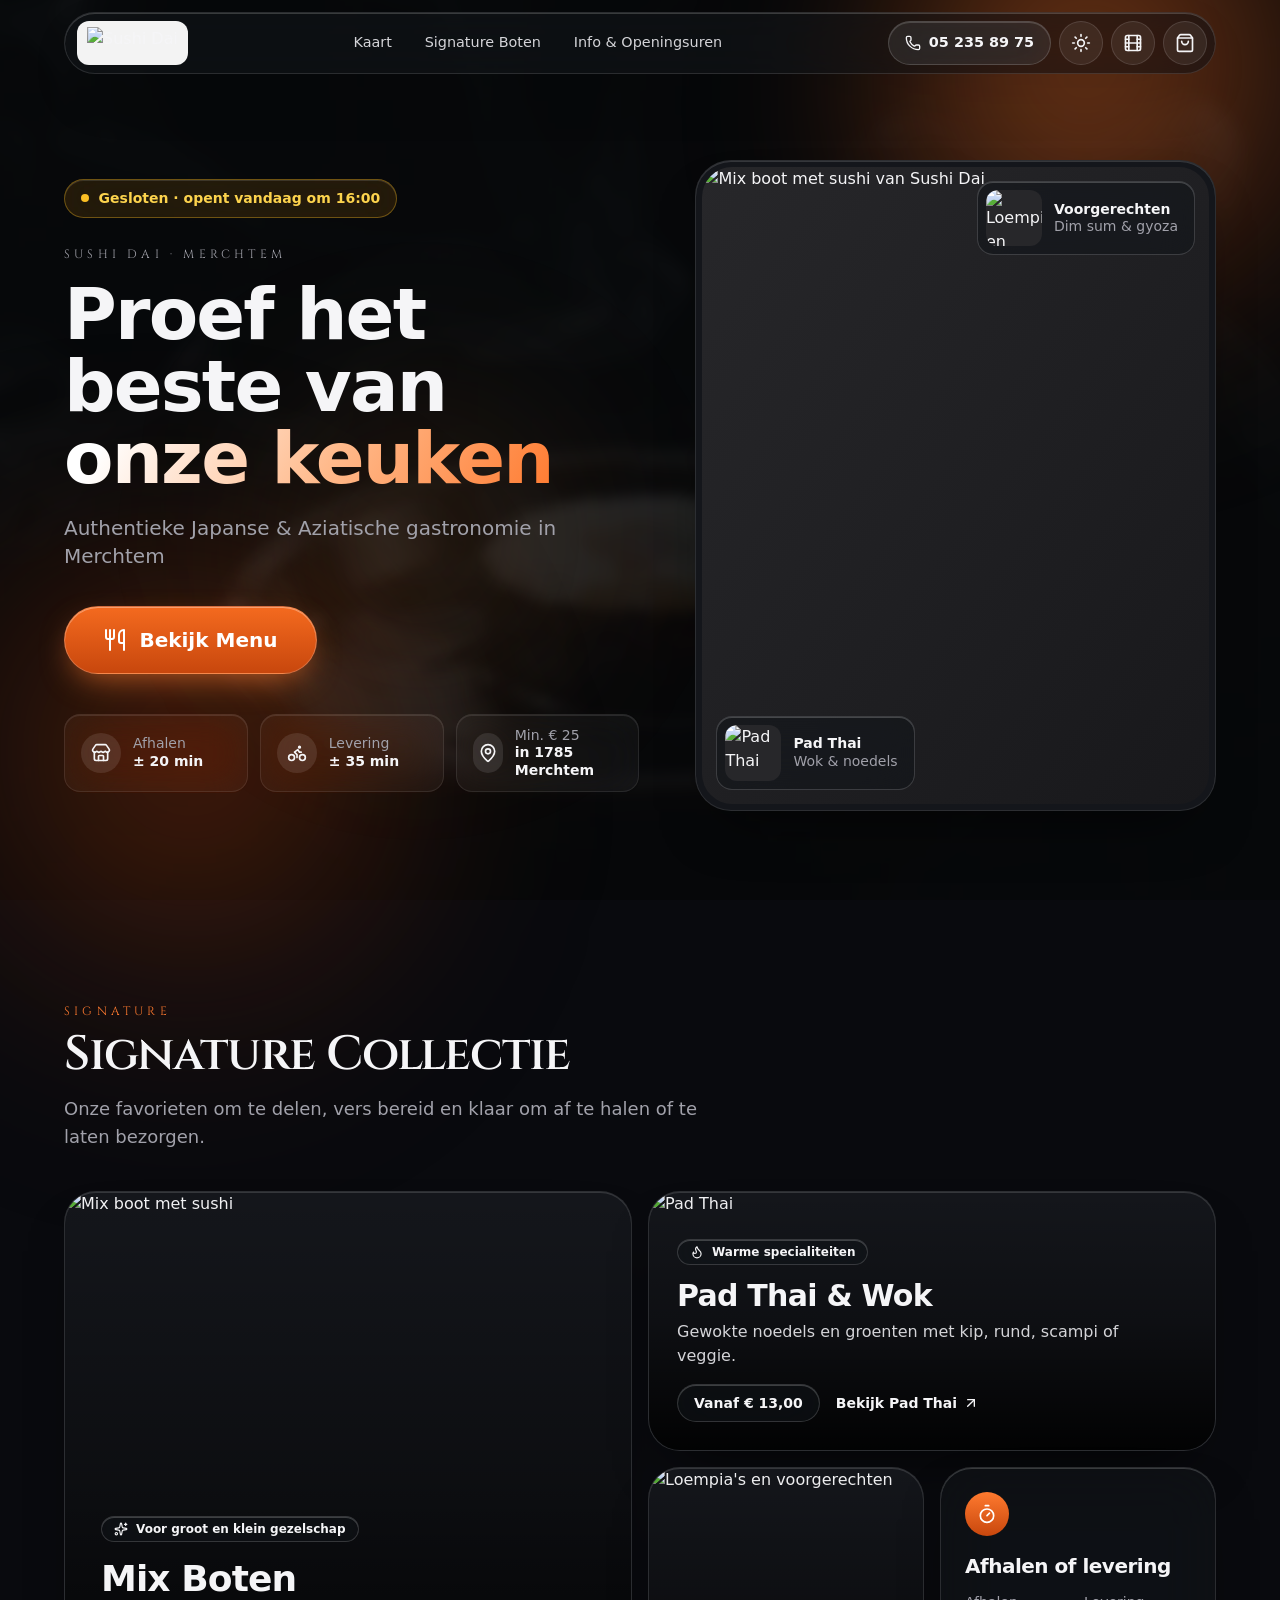
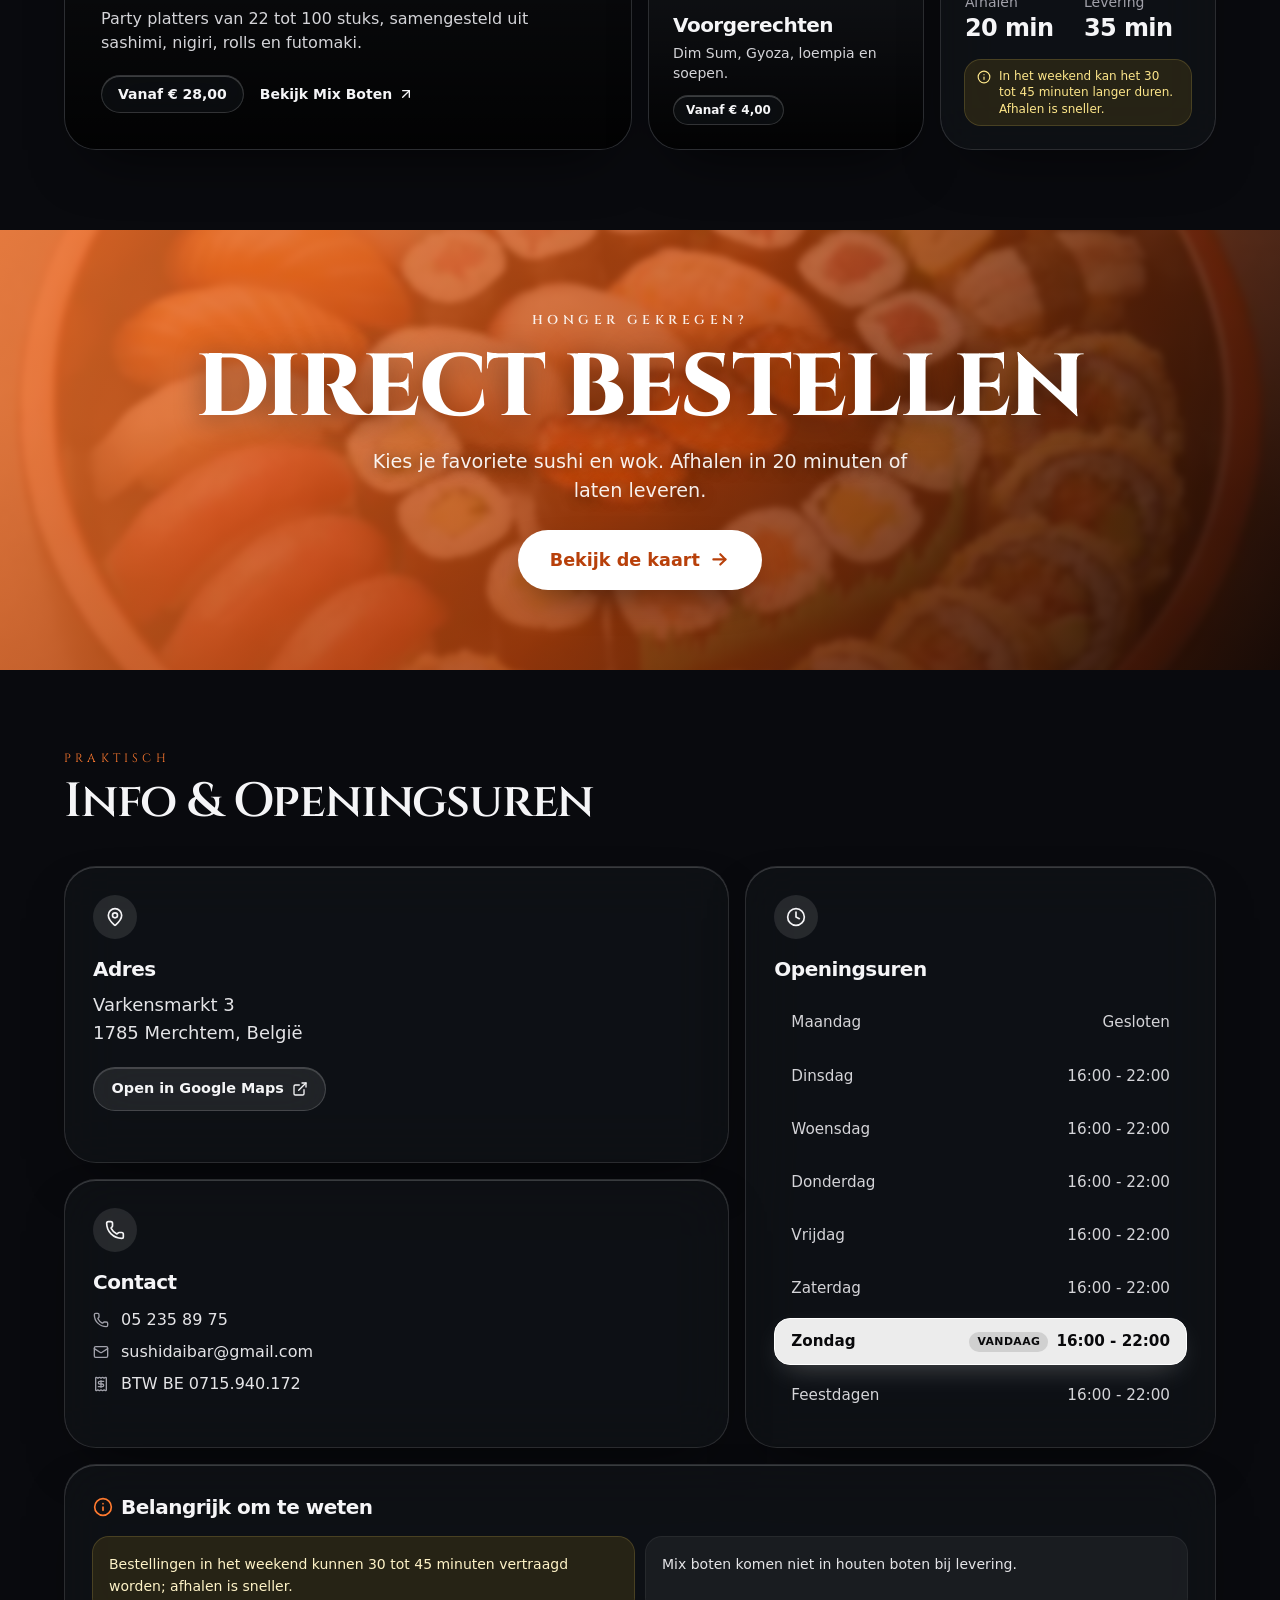
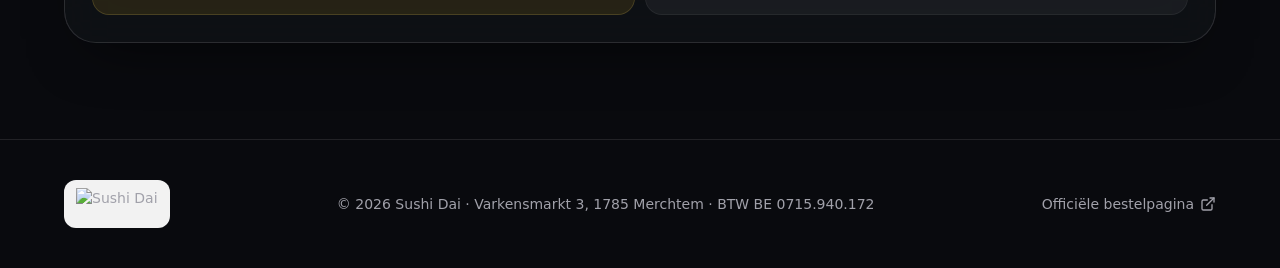
==== commit d1a31b43: "extramenupagina" ====
--- a/index.html
+++ b/index.html
@@ -30,598 +30,7 @@
   <link href="https://fonts.googleapis.com/css2?family=Cinzel:wght@500;600;700&display=swap" rel="stylesheet">
 
 
-  <style>
-    :root {
-      --ease: cubic-bezier(0.16, 1, 0.3, 1);
-      --ember: #FF7A2F;
-      --ember-deep: #C8470D;
-    }
-    * { -webkit-tap-highlight-color: transparent; }
-    html { scroll-behavior: smooth; scroll-padding-top: 100px; color-scheme: dark; touch-action: pan-x pan-y; overflow-x: hidden; -webkit-text-size-adjust: 100%; text-size-adjust: 100%; }
-    body {
-      margin: 0;
-      background: #090A0E;
-      color: #F5F5F7;
-      font-family: -apple-system, BlinkMacSystemFont, "SF Pro Display", "SF Pro Text", "Inter", system-ui, sans-serif;
-      -webkit-font-smoothing: antialiased;
-      text-rendering: optimizeLegibility;
-      overflow-x: clip;
-      line-height: 1.55;
-    }
-    body.locked { overflow: hidden; }
-    /* Nothing may widen the page: the orbs, the category slider and any wide child are clipped at the
-       edge of the app. "clip" (unlike "hidden") creates no scroll container, so position: sticky keeps working. */
-    #app { overflow-x: clip; max-width: 100%; }
-    /* The category slider scrolls sideways on its own; the page itself only pans vertically. */
-    .cat-scroller { touch-action: pan-x pan-y; }
-    /* Tailwind utilities such as .flex would otherwise override the hidden attribute. */
-    [hidden] { display: none !important; }
-    .font-display { font-family: "Cinzel", "Playfair Display", Georgia, serif; }
-    .lucide { flex-shrink: 0; }
-    :focus-visible { outline: 2px solid var(--ember); outline-offset: 2px; }
-    ::selection { background: rgba(255, 122, 47, 0.45); }
-
-    /* Liquid glass surfaces */
-    .glass {
-      background: rgba(18, 20, 24, 0.65);
-      -webkit-backdrop-filter: blur(28px) saturate(190%);
-      backdrop-filter: blur(28px) saturate(190%);
-      border: 1px solid rgba(255, 255, 255, 0.12);
-      box-shadow: inset 0 1px 0 0 rgba(255, 255, 255, 0.18), 0 24px 60px -28px rgba(0, 0, 0, 0.7);
-    }
-    .glass-soft {
-      background: rgba(255, 255, 255, 0.04);
-      -webkit-backdrop-filter: blur(20px) saturate(160%);
-      backdrop-filter: blur(20px) saturate(160%);
-      border: 1px solid rgba(255, 255, 255, 0.09);
-      box-shadow: inset 0 1px 0 0 rgba(255, 255, 255, 0.1);
-    }
-    .panel {
-      background: #14161b;
-      border: 1px solid rgba(255, 255, 255, 0.1);
-      box-shadow: inset 0 1px 0 0 rgba(255, 255, 255, 0.14), 0 30px 60px -30px rgba(0, 0, 0, 0.75);
-    }
-    .chip-glass {
-      background: rgba(18, 20, 24, 0.55);
-      -webkit-backdrop-filter: blur(20px) saturate(190%);
-      backdrop-filter: blur(20px) saturate(190%);
-      border: 1px solid rgba(255, 255, 255, 0.16);
-      box-shadow: inset 0 1px 0 0 rgba(255, 255, 255, 0.2);
-    }
-
-    /* Tactile physics */
-    .lift {
-      transition: transform 400ms var(--ease), border-color 400ms var(--ease), box-shadow 400ms var(--ease), background-color 400ms var(--ease);
-    }
-    .zoom-img { transition: transform 900ms var(--ease); }
-    @media (hover: hover) {
-      .lift:hover {
-        transform: translateY(-6px);
-        border-color: rgba(255, 255, 255, 0.3);
-        box-shadow: inset 0 1px 0 0 rgba(255, 255, 255, 0.22), 0 36px 70px -30px rgba(255, 122, 47, 0.28);
-      }
-      .lift:hover .zoom-img { transform: scale(1.05); }
-    }
-    .lift:active { transform: translateY(-3px) scale(0.97); }
-    .press { transition: transform 400ms var(--ease), background-color 400ms var(--ease), color 300ms var(--ease), border-color 400ms var(--ease), box-shadow 400ms var(--ease), opacity 300ms var(--ease); }
-    .press:active { transform: scale(0.97); }
-
-    /* Staggered reveal */
-    .reveal { opacity: 0; }
-    .reveal.in { opacity: 1; animation: rise 800ms var(--ease) var(--d, 0ms) backwards; }
-    @keyframes rise {
-      from { opacity: 0; transform: translateY(28px); }
-      to { opacity: 1; transform: none; }
-    }
-    @keyframes bump {
-      0% { transform: scale(1); }
-      40% { transform: scale(1.35); }
-      100% { transform: scale(1); }
-    }
-    .bump { animation: bump 450ms var(--ease); }
-    @keyframes pulse-dot {
-      0% { box-shadow: 0 0 0 0 rgba(52, 211, 153, 0.7); }
-      100% { box-shadow: 0 0 0 10px rgba(52, 211, 153, 0); }
-    }
-
-    /* Ambient orbs */
-    .orb { position: absolute; z-index: -1; border-radius: 9999px; filter: blur(90px); pointer-events: none; }
-    /* The hero used to clip the glow with overflow-hidden, which left a hard horizontal edge.
-       Let it bleed into the next section; body already hides horizontal overflow. */
-    #top { overflow: visible; }
-    /* The hero is isolated and positioned, so it would paint over the plain sections below it.
-       Lifting them keeps the bleeding glow behind their content. */
-    #signature, #kaart, #info { position: relative; z-index: 1; }
-    .orb { will-change: transform; }
-    .orb-a {
-      width: 560px; height: 560px; top: -160px; right: -140px;
-      background: radial-gradient(circle at 40% 40%, rgba(255, 122, 47, 0.55), rgba(200, 71, 13, 0.18) 45%, rgba(200, 71, 13, 0) 70%);
-      animation: orb-drift-a 22s ease-in-out infinite alternate;
-    }
-    .orb-b {
-      width: 620px; height: 620px; bottom: -200px; left: -180px;
-      background:
-        radial-gradient(circle at 60% 40%, rgba(200, 71, 13, 0.4), rgba(122, 42, 8, 0.14) 45%, rgba(9, 10, 14, 0) 70%);
-      animation: orb-drift-b 26s ease-in-out infinite alternate;
-    }
-    /* Warm lantern glow behind the headline, low strength so text contrast is unchanged. */
-    .orb-c {
-      width: 380px; height: 380px; top: 38%; left: 18%;
-      background: radial-gradient(circle, rgba(251, 146, 60, 0.2), rgba(251, 146, 60, 0) 68%);
-      animation: orb-drift-c 30s ease-in-out infinite alternate;
-    }
-    @keyframes orb-drift-a { from { transform: translate3d(0, 0, 0) scale(1); } to { transform: translate3d(-50px, 40px, 0) scale(1.12); } }
-    @keyframes orb-drift-b { from { transform: translate3d(0, 0, 0) scale(1); } to { transform: translate3d(70px, -50px, 0) scale(1.15); } }
-    @keyframes orb-drift-c { from { transform: translate3d(0, 0, 0) scale(0.9); } to { transform: translate3d(60px, -30px, 0) scale(1.1); } }
-    .text-gradient {
-      background: linear-gradient(120deg, #fff 10%, #FFB98A 55%, #FF7A2F 100%);
-      -webkit-background-clip: text;
-      background-clip: text;
-      color: transparent;
-    }
-
-    /* Status pill */
-    .status {
-      display: inline-flex; align-items: center; gap: 0.6rem;
-      padding: 0.5rem 1rem; border-radius: 9999px;
-      font-size: 0.875rem; font-weight: 600;
-      -webkit-backdrop-filter: blur(20px) saturate(190%); backdrop-filter: blur(20px) saturate(190%);
-      transition: all 400ms var(--ease);
-    }
-    .status .dot { width: 8px; height: 8px; border-radius: 9999px; }
-    .status.open { color: #6ee7b7; background: rgba(16, 185, 129, 0.14); border: 1px solid rgba(52, 211, 153, 0.38); box-shadow: 0 0 28px rgba(16, 185, 129, 0.3), inset 0 1px 0 rgba(255, 255, 255, 0.14); }
-    .status.open .dot { background: #34d399; animation: pulse-dot 1.8s ease-out infinite; }
-    .status.closed { color: #fcd34d; background: rgba(245, 158, 11, 0.12); border: 1px solid rgba(251, 191, 36, 0.35); box-shadow: inset 0 1px 0 rgba(255, 255, 255, 0.12); }
-    .status.closed .dot { background: #fbbf24; }
-    .status.loading { color: #a1a1aa; background: rgba(255, 255, 255, 0.05); border: 1px solid rgba(255, 255, 255, 0.1); }
-    .status.loading .dot { background: #71717a; }
-
-    /* Buttons */
-    .btn {
-      display: inline-flex; align-items: center; justify-content: center; gap: 0.5rem;
-      height: 52px; padding: 0 1.6rem; border-radius: 9999px;
-      font-size: 1rem; font-weight: 600; white-space: nowrap; cursor: pointer;
-    }
-    .btn-primary {
-      color: #fff; border: 1px solid rgba(255, 255, 255, 0.2);
-      background: linear-gradient(180deg, #F46A1F 0%, #C8470D 100%);
-      box-shadow: inset 0 1px 0 rgba(255, 255, 255, 0.35), 0 12px 32px -10px rgba(255, 122, 47, 0.7);
-    }
-    .btn-primary:hover { box-shadow: inset 0 1px 0 rgba(255, 255, 255, 0.4), 0 16px 40px -8px rgba(255, 122, 47, 0.85); }
-    .btn-primary:disabled { cursor: not-allowed; opacity: 0.45; box-shadow: none; }
-    .btn-primary:disabled:active { transform: none; }
-    .btn-glass {
-      color: #F5F5F7; background: rgba(255, 255, 255, 0.08); border: 1px solid rgba(255, 255, 255, 0.16);
-      box-shadow: inset 0 1px 0 rgba(255, 255, 255, 0.16);
-      -webkit-backdrop-filter: blur(20px); backdrop-filter: blur(20px);
-    }
-    .btn-glass:hover { background: rgba(255, 255, 255, 0.14); }
-    .btn-sm { height: 44px; padding: 0 1.1rem; font-size: 0.9rem; }
-    .icon-btn {
-      display: grid; place-items: center; width: 44px; height: 44px; border-radius: 9999px; cursor: pointer;
-      color: #F5F5F7; background: rgba(255, 255, 255, 0.07); border: 1px solid rgba(255, 255, 255, 0.12);
-    }
-    .icon-btn:hover { background: rgba(255, 255, 255, 0.14); }
-
-    /* Nav */
-    .nav-link { padding: 0.5rem 0.9rem; border-radius: 9999px; font-size: 0.9rem; font-weight: 500; color: #d4d4d8; }
-    .nav-link:hover { color: #fff; background: rgba(255, 255, 255, 0.1); }
-    .count-badge {
-      position: absolute; top: -4px; right: -4px; min-width: 20px; height: 20px; padding: 0 5px;
-      display: grid; place-items: center; border-radius: 9999px;
-      font-size: 0.7rem; font-weight: 700; color: #fff; background: var(--ember-deep);
-      box-shadow: 0 0 0 2px #0e1014; transition: transform 400ms var(--ease);
-    }
-    .count-badge[data-n="0"] { transform: scale(0); }
-
-    /* Form fields */
-    .field {
-      width: 100%; height: 44px; padding: 0 1rem; font-size: 16px; color: #F5F5F7;
-      background: rgba(255, 255, 255, 0.06); border: 1px solid rgba(255, 255, 255, 0.1);
-      transition: border-color 300ms var(--ease), background-color 300ms var(--ease);
-    }
-    textarea.field { height: auto; padding: 0.7rem 1rem; resize: vertical; }
-    .field::placeholder { color: #8b8b93; }
-    .field:focus { outline: none; border-color: rgba(255, 122, 47, 0.7); background: rgba(255, 255, 255, 0.09); }
-    .field[aria-invalid="true"] { border-color: rgba(255, 154, 92, 0.9); }
-
-    /* Filter chips */
-    .chip {
-      display: inline-flex; align-items: center; gap: 0.4rem; height: 44px; padding: 0 1rem;
-      border-radius: 9999px; font-size: 0.875rem; font-weight: 500; color: #d4d4d8; cursor: pointer;
-      background: rgba(255, 255, 255, 0.06); border: 1px solid rgba(255, 255, 255, 0.1);
-    }
-    .chip:hover { background: rgba(255, 255, 255, 0.11); }
-    .chip[data-kind="veg"][aria-pressed="true"] { background: rgba(16, 185, 129, 0.2); border-color: rgba(52, 211, 153, 0.55); color: #a7f3d0; }
-    .chip[data-kind="spicy"][aria-pressed="true"] { background: rgba(255, 122, 47, 0.22); border-color: rgba(255, 154, 92, 0.6); color: #FFD9BF; }
-
-    /* Category cards */
-    .no-scrollbar { scrollbar-width: none; -ms-overflow-style: none; }
-    .no-scrollbar::-webkit-scrollbar { display: none; }
-    .cat-wrap { position: relative; }
-    .cat-scroller {
-      --cat-gutter: 16px;
-      position: relative; display: flex; gap: 12px; overflow-x: auto;
-      margin-inline: calc(var(--cat-gutter) * -1); padding: 12px var(--cat-gutter) 22px;
-      scroll-snap-type: x proximity; scroll-padding-inline: var(--cat-gutter); overscroll-behavior-x: contain;
-      -webkit-mask-image: linear-gradient(to right, transparent, #000 18px, #000 calc(100% - 18px), transparent);
-      mask-image: linear-gradient(to right, transparent, #000 18px, #000 calc(100% - 18px), transparent);
-    }
-    .cat-scroller.dragging { cursor: grabbing; scroll-snap-type: none; user-select: none; }
-    /* Matches the section padding (px-4 below 640px, px-6 from 640px) so the slider never exceeds the viewport. */
-    @media (min-width: 640px) { .cat-scroller { --cat-gutter: 24px; } }
-    .cat-card {
-      --h: 20;
-      position: relative; isolation: isolate; flex: 0 0 auto; scroll-snap-align: start;
-      display: flex; flex-direction: column; align-items: center; justify-content: center;
-      width: clamp(140px, 42vw, 188px); height: 116px; padding: 0.75rem 0.9rem;
-      border-radius: 1.4rem; overflow: hidden; text-align: center; color: #fff; cursor: pointer;
-      background: linear-gradient(145deg, hsl(var(--h) 42% 26%), #14161b 88%);
-      border: 1px solid rgba(255, 255, 255, 0.12);
-      box-shadow: inset 0 1px 0 rgba(255, 255, 255, 0.16), 0 14px 30px -18px rgba(0, 0, 0, 0.75);
-      transition: transform 400ms var(--ease), box-shadow 400ms var(--ease), border-color 400ms var(--ease), background-color 400ms var(--ease);
-    }
-    .cat-card::before {
-      content: ""; position: absolute; inset: 0; z-index: -1; pointer-events: none;
-      background: linear-gradient(to top, rgba(9, 10, 14, 0.72), rgba(9, 10, 14, 0.28) 55%, rgba(9, 10, 14, 0.5));
-    }
-    .cat-img {
-      position: absolute; inset: 0; z-index: -2; width: 100%; height: 100%; object-fit: cover; pointer-events: none;
-      opacity: 0.38; transform: scale(1.06); filter: blur(1.5px) saturate(1.1);
-      transition: opacity 500ms var(--ease), transform 900ms var(--ease), filter 500ms var(--ease);
-    }
-    .cat-title {
-      font-size: 1rem; font-weight: 600; line-height: 1.2; letter-spacing: -0.01em;
-      text-wrap: balance; overflow-wrap: break-word; max-width: 100%;
-      text-shadow: 0 1px 14px rgba(0, 0, 0, 0.65);
-    }
-    .cat-fallback { display: none; margin-bottom: 0.4rem; opacity: 0.8; }
-    .cat-card.no-img .cat-img { display: none; }
-    .cat-card.no-img .cat-fallback { display: block; }
-
-    /* "Alles" card: neutral glass, no photo */
-    .cat-card--all {
-      color: #F5F5F7; background: rgba(255, 255, 255, 0.07);
-      -webkit-backdrop-filter: blur(24px) saturate(180%); backdrop-filter: blur(24px) saturate(180%);
-      border-color: rgba(255, 255, 255, 0.16);
-    }
-    .cat-card--all::before { display: none; }
-    .cat-card--all .cat-title { text-shadow: none; }
-    .cat-all-icon { margin-bottom: 0.4rem; opacity: 0.9; }
-    .cat-card--all[aria-pressed="true"] { background: rgba(255, 255, 255, 0.14); }
-
-    @media (hover: hover) {
-      .cat-card:hover {
-        transform: translateY(-4px); border-color: rgba(255, 255, 255, 0.3);
-        box-shadow: inset 0 1px 0 rgba(255, 255, 255, 0.2), 0 22px 38px -18px rgba(0, 0, 0, 0.8);
-      }
-      .cat-card:hover .cat-img { opacity: 0.55; transform: scale(1.12); filter: blur(0.5px) saturate(1.15); }
-    }
-    .cat-card[aria-pressed="true"] {
-      border-color: transparent;
-      box-shadow: 0 0 0 2px var(--ember), 0 0 0 6px rgba(255, 122, 47, 0.22), 0 18px 36px -16px rgba(255, 122, 47, 0.5);
-    }
-    .cat-card[aria-pressed="true"] .cat-img { opacity: 0.58; }
-    .cat-card:active { transform: scale(0.97); }
-    .cat-card:focus-visible { outline-offset: 5px; }
-
-    /* Arrow buttons: mouse-only helpers, keyboard users tab through the cards */
-    .cat-nav {
-      display: none; position: absolute; top: calc(50% - 26px); z-index: 5; width: 44px; height: 44px;
-      place-items: center; border-radius: 9999px; cursor: pointer; color: #F5F5F7;
-      background: rgba(18, 20, 24, 0.82); border: 1px solid rgba(255, 255, 255, 0.16);
-      -webkit-backdrop-filter: blur(20px) saturate(180%); backdrop-filter: blur(20px) saturate(180%);
-      box-shadow: 0 10px 24px -10px rgba(0, 0, 0, 0.7);
-      transition: background-color 300ms var(--ease), transform 300ms var(--ease);
-    }
-    .cat-nav:hover { background: rgba(40, 43, 50, 0.95); }
-    .cat-nav:active { transform: scale(0.94); }
-    .cat-nav-prev { left: -14px; }
-    .cat-nav-next { right: -14px; }
-    @media (min-width: 768px) and (hover: hover) { .cat-nav { display: grid; } }
-
-    /* Dish cards */
-    .badge { font-size: 0.72rem; font-weight: 500; padding: 0.2rem 0.6rem; border-radius: 9999px; white-space: nowrap; background: rgba(255, 255, 255, 0.08); color: #d4d4d8; border: 1px solid rgba(255, 255, 255, 0.08); }
-    .tag { display: inline-flex; align-items: center; gap: 0.3rem; padding: 0.2rem 0.6rem; border-radius: 9999px; font-size: 0.72rem; font-weight: 600; -webkit-backdrop-filter: blur(12px); backdrop-filter: blur(12px); }
-    .tag-veg { color: #6ee7b7; background: rgba(16, 185, 129, 0.12); border: 1px solid rgba(52, 211, 153, 0.3); }
-    .tag-spicy { color: #FFB98A; background: rgba(255, 122, 47, 0.14); border: 1px solid rgba(255, 154, 92, 0.34); }
-    .stepper { display: inline-flex; align-items: center; border-radius: 9999px; background: rgba(255, 255, 255, 0.08); border: 1px solid rgba(255, 255, 255, 0.14); }
-    .stepper button { display: grid; place-items: center; width: 36px; height: 36px; border-radius: 9999px; cursor: pointer; color: #F5F5F7; }
-    .stepper button:hover { background: rgba(255, 255, 255, 0.14); }
-    .stepper span { min-width: 1.6rem; text-align: center; font-weight: 600; font-variant-numeric: tabular-nums; }
-
-    /* ===== Dish add-to-cart control: round "+" that pops into a dark "− n +" pill =====
-       .qty is a fixed 44px slot, so the card layout never shifts. The pill is absolutely positioned
-       at the right edge and grows to the left. data-qty="0" is the round state, anything else is the pill.
-       Opening timeline (620ms): the bubble squashes and overshoots while the gyoza pops in; at 320ms the
-       pill expands to the left and turns dark; the "− n +" row fades in at 360ms. */
-    .qty {
-      --qty-red: #F2631B;
-      --qty-dark: #1e2129;
-      --qty-size: 44px;
-      --qty-wide: 104px;
-      --qty-glow: 0 4px 14px rgba(255, 122, 47, 0.35);
-      --qty-lift: 0 4px 16px rgba(0, 0, 0, 0.45);
-      --qty-spring: cubic-bezier(0.34, 1.56, 0.64, 1);
-      position: relative; flex: none; width: var(--qty-size); height: var(--qty-size);
-    }
-    .qty__pill {
-      position: absolute; top: 0; right: 0; z-index: 1;
-      width: var(--qty-size); height: var(--qty-size); overflow: hidden; border-radius: 9999px;
-      background-color: var(--qty-red); box-shadow: var(--qty-glow);
-      transform-origin: right center; will-change: transform;
-      /* Collapse (back to 0): no delay, so the pill shrinks right away. */
-      transition: width 280ms var(--ease), background-color 240ms ease, box-shadow 240ms ease, transform 200ms var(--qty-spring);
-    }
-    .qty:not([data-qty="0"]) .qty__pill {
-      width: var(--qty-wide); background-color: var(--qty-dark); box-shadow: var(--qty-lift);
-      /* Expand: wait 320ms so the gyoza bounce plays first. */
-      transition: width 380ms cubic-bezier(0.34, 1.45, 0.64, 1) 320ms, background-color 280ms ease 320ms, box-shadow 280ms ease 320ms, transform 200ms var(--qty-spring);
-    }
-    @media (hover: hover) {
-      .qty[data-qty="0"] .qty__pill:hover { transform: scale(1.06); }
-    }
-
-    /* Buttons inside the pill stay transparent in every state: only the pill has a background. */
-    .qty .qty__add, .qty .qty__side {
-      appearance: none; display: grid; place-items: center; margin: 0; padding: 0; border: 0;
-      background: transparent; box-shadow: none; color: #fff; cursor: pointer;
-    }
-    .qty .qty__add {
-      position: absolute; top: 0; right: 0; width: var(--qty-size); height: var(--qty-size); border-radius: 9999px;
-      transition: opacity 160ms ease 200ms, transform 240ms var(--qty-spring) 200ms;
-    }
-    .qty:not([data-qty="0"]) .qty__add {
-      opacity: 0; transform: scale(0.2) rotate(90deg); pointer-events: none;
-      transition: opacity 150ms ease, transform 200ms var(--qty-spring);
-    }
-
-    .qty__row {
-      position: absolute; top: 0; right: 0; box-sizing: border-box;
-      width: var(--qty-wide); height: var(--qty-size); padding: 0 7px;
-      display: flex; align-items: center; justify-content: space-between;
-      opacity: 0; visibility: hidden;
-      transition: opacity 90ms linear, visibility 0s linear 90ms;
-    }
-    .qty:not([data-qty="0"]) .qty__row {
-      /* Visible at once (so restoreFocus can focus the + button); only the fade-in waits for the pill. */
-      opacity: 1; visibility: visible;
-      transition: opacity 200ms ease 360ms, visibility 0s;
-    }
-    .qty .qty__side {
-      flex: none; width: 30px; height: 30px; border-radius: 9999px; color: #f1f5f9;
-      transition: background-color 150ms ease, transform 100ms ease;
-    }
-    .qty .qty__side:focus, .qty .qty__side:active { background: transparent; box-shadow: none; }
-    .qty .qty__side:hover { background: rgba(255, 255, 255, 0.1); box-shadow: none; }
-    .qty .qty__side:active { transform: scale(0.85); }
-    .qty .qty__side:focus-visible, .qty .qty__add:focus-visible { outline: 2px solid #fff; outline-offset: -4px; border-radius: 9999px; }
-    .qty__num {
-      flex: 1; text-align: center; color: #fff; font-size: 15px; font-weight: 700; line-height: 1;
-      font-variant-numeric: tabular-nums; user-select: none;
-    }
-
-    .qty__gyoza {
-      position: absolute; top: 0; right: 0; width: var(--qty-size); height: var(--qty-size);
-      display: grid; place-items: center; opacity: 0; pointer-events: none;
-      filter: drop-shadow(0 2px 5px rgba(0, 0, 0, 0.35));
-    }
-
-    .qty__gyoza img { display: block; width: 30px; height: 30px; object-fit: contain; user-select: none; }
-    .qty.is-opening .qty__pill { animation: qty-bounce 620ms var(--qty-spring) forwards; }
-    .qty.is-opening .qty__gyoza { animation: qty-gyoza 620ms var(--qty-spring) forwards; }
-    .qty__num.is-bump { animation: qty-bump 180ms var(--qty-spring); }
-
-    @keyframes qty-bounce {
-      0%   { transform: scale(1); }
-      20%  { transform: scale(0.82) scaleX(1.1); }
-      50%  { transform: scale(1.28) scaleY(1.15); }
-      75%  { transform: scale(0.96); }
-      100% { transform: scale(1); }
-    }
-    @keyframes qty-gyoza {
-      0%   { opacity: 1; transform: scale(0) rotate(-35deg); }
-      35%  { opacity: 1; transform: scale(1.35) rotate(12deg); }
-      65%  { opacity: 1; transform: scale(1.05) rotate(-6deg); }
-      85%  { opacity: 1; transform: scale(1) rotate(0deg); }
-      100% { opacity: 0; transform: scale(0.6) rotate(0deg); }
-    }
-    @keyframes qty-bump {
-      0%   { transform: scale(1); }
-      40%  { transform: scale(1.35); }
-      100% { transform: scale(1); }
-    }
-    @media (prefers-reduced-motion: reduce) {
-      /* No keyframes and no delays; the resting styles already show the correct end state. */
-      .qty, .qty * { animation: none !important; transition-duration: 1ms !important; transition-delay: 0s !important; }
-    }
-
-    /* Segmented control (afhalen / levering) */
-    .seg { position: relative; display: grid; grid-template-columns: 1fr 1fr; padding: 4px; border-radius: 9999px; background: rgba(255, 255, 255, 0.06); border: 1px solid rgba(255, 255, 255, 0.1); }
-    .seg-thumb { position: absolute; top: 4px; bottom: 4px; left: 4px; width: calc(50% - 4px); border-radius: 9999px; background: rgba(255, 255, 255, 0.96); box-shadow: inset 0 1px 0 #fff; transition: transform 500ms var(--ease); }
-    .seg[data-mode="levering"] .seg-thumb { transform: translateX(100%); }
-    .seg button { position: relative; z-index: 1; padding: 0.65rem 0.4rem; font-size: 0.85rem; font-weight: 600; border-radius: 9999px; color: #A1A1AA; cursor: pointer; transition: color 300ms var(--ease); }
-    .seg button[aria-pressed="true"] { color: #09090b; }
-
-    /* Hours */
-    .hours-row { display: flex; align-items: center; justify-content: space-between; gap: 1rem; padding: 0.7rem 1rem; border-radius: 1rem; border: 1px solid transparent; color: #d4d4d8; font-size: 0.95rem; transition: all 400ms var(--ease); }
-    .hours-row .today-tag { display: none; font-size: 0.68rem; font-weight: 700; letter-spacing: 0.04em; text-transform: uppercase; padding: 0.1rem 0.5rem; border-radius: 9999px; background: rgba(9, 10, 14, 0.12); color: #09090b; }
-    .hours-row.today { background: rgba(255, 255, 255, 0.92); border-color: #fff; color: #09090b; font-weight: 600; box-shadow: 0 10px 30px -12px rgba(255, 255, 255, 0.35); }
-    .hours-row.today .today-tag { display: inline-flex; }
-
-    /* Drawer */
-    .overlay { position: fixed; inset: 0; z-index: 60; background: rgba(0, 0, 0, 0.5); -webkit-backdrop-filter: blur(8px); backdrop-filter: blur(8px); opacity: 0; pointer-events: none; transition: opacity 400ms var(--ease); }
-    .overlay.open { opacity: 1; pointer-events: auto; }
-    .drawer {
-      position: fixed; top: 8px; right: 8px; bottom: 8px; z-index: 70;
-      width: min(calc(100% - 16px), 440px);
-      display: flex; flex-direction: column; overflow: hidden; border-radius: 28px;
-      background: rgba(14, 16, 20, 0.84);
-      -webkit-backdrop-filter: blur(28px) saturate(190%); backdrop-filter: blur(28px) saturate(190%);
-      border: 1px solid rgba(255, 255, 255, 0.12);
-      box-shadow: inset 0 1px 0 rgba(255, 255, 255, 0.18), 0 40px 80px -20px rgba(0, 0, 0, 0.85);
-      transform: translateX(calc(100% + 24px)); visibility: hidden;
-      transition: transform 500ms var(--ease), visibility 0s linear 500ms;
-    }
-    .drawer.open { transform: none; visibility: visible; transition: transform 500ms var(--ease), visibility 0s; }
-    .progress { height: 6px; border-radius: 9999px; background: rgba(255, 255, 255, 0.1); overflow: hidden; }
-    .progress > div { height: 100%; width: 0; border-radius: 9999px; background: linear-gradient(90deg, #FF9A5C, #C8470D); transition: width 600ms var(--ease); }
-    .progress.done > div { background: linear-gradient(90deg, #34d399, #10b981); }
-
-    /* Floating cart + toast */
-    .fab {
-      position: fixed; left: 50%; bottom: calc(16px + env(safe-area-inset-bottom)); z-index: 55;
-      transform: translate(-50%, 24px) scale(0.96); opacity: 0; visibility: hidden;
-      transition: transform 500ms var(--ease), opacity 400ms var(--ease), visibility 0s linear 500ms;
-    }
-    .fab.show { transform: translate(-50%, 0); opacity: 1; visibility: visible; transition-delay: 0s; }
-    .fab.show:active { transform: translate(-50%, 0) scale(0.97); }
-    .toast {
-      position: fixed; left: 50%; bottom: calc(90px + env(safe-area-inset-bottom)); z-index: 80;
-      max-width: calc(100% - 32px); padding: 0.65rem 1.1rem; border-radius: 9999px; font-size: 0.9rem; font-weight: 500;
-      transform: translate(-50%, 12px); opacity: 0; pointer-events: none;
-      transition: transform 400ms var(--ease), opacity 300ms var(--ease);
-    }
-    .toast.show { transform: translate(-50%, 0); opacity: 1; }
-
-    .skip-link { position: absolute; left: 1rem; top: -4rem; z-index: 100; padding: 0.6rem 1rem; border-radius: 9999px; background: #fff; color: #09090b; font-weight: 600; }
-    .skip-link:focus { top: 1rem; }
-
-    /* Theme toggle */
-    .theme-moon { display: none; }
-    .theme-desktop { display: none; }
-    @media (min-width: 768px) { .theme-desktop { display: grid; } }
-
-    /* ===== Light theme (Apple palette) =====
-       Page #F5F5F7, primary text #1D1D1F, secondary text #6E6E73 (4.6:1 on the page),
-       accent text #B83C08. Photo cards and photo chips stay dark with white text. */
-    html[data-theme="light"] { color-scheme: light; }
-    html[data-theme="light"] body { background: #F5F5F7; color: #1D1D1F; }
-    html[data-theme="light"] ::selection { background: rgba(255, 122, 47, 0.25); }
-    html[data-theme="light"] .theme-sun { display: none; }
-    html[data-theme="light"] .theme-moon { display: inline-block; }
-
-    /* Surfaces */
-    html[data-theme="light"] .glass {
-      background: rgba(255, 255, 255, 0.76);
-      border-color: rgba(0, 0, 0, 0.08);
-      box-shadow: inset 0 1px 0 0 rgba(255, 255, 255, 0.95), 0 20px 50px -26px rgba(0, 0, 0, 0.22);
-    }
-    html[data-theme="light"] .glass-soft {
-      background: rgba(255, 255, 255, 0.7);
-      border-color: rgba(0, 0, 0, 0.07);
-      box-shadow: inset 0 1px 0 0 rgba(255, 255, 255, 0.95), 0 1px 2px rgba(0, 0, 0, 0.04), 0 10px 26px -14px rgba(0, 0, 0, 0.16);
-    }
-    html[data-theme="light"] .panel {
-      background: #fff;
-      border-color: rgba(0, 0, 0, 0.08);
-      box-shadow: 0 1px 2px rgba(0, 0, 0, 0.05), 0 26px 50px -28px rgba(0, 0, 0, 0.3);
-    }
-    html[data-theme="light"] .chip-glass { color: #F5F5F7; }
-    html[data-theme="light"] .chip-glass .text-muted { color: #D1D1D6; }
-    @media (hover: hover) {
-      html[data-theme="light"] .lift:hover {
-        border-color: rgba(0, 0, 0, 0.16);
-        box-shadow: inset 0 1px 0 0 rgba(255, 255, 255, 0.95), 0 30px 60px -28px rgba(255, 122, 47, 0.28);
-      }
-    }
-    html[data-theme="light"] .orb { opacity: 0.4; }
-    html[data-theme="light"] .text-gradient {
-      background: linear-gradient(120deg, #1D1D1F 5%, #B83C08 60%, #FF7A2F 100%);
-      -webkit-background-clip: text;
-      background-clip: text;
-      color: transparent;
-    }
-
-    /* Status pill */
-    html[data-theme="light"] .status.open { color: #047857; background: rgba(16, 185, 129, 0.12); border-color: rgba(5, 150, 105, 0.35); box-shadow: 0 0 22px rgba(16, 185, 129, 0.16), inset 0 1px 0 rgba(255, 255, 255, 0.8); }
-    html[data-theme="light"] .status.closed { color: #92400E; background: rgba(245, 158, 11, 0.14); border-color: rgba(217, 119, 6, 0.4); box-shadow: inset 0 1px 0 rgba(255, 255, 255, 0.8); }
-    html[data-theme="light"] .status.loading { color: #6E6E73; background: rgba(0, 0, 0, 0.04); border-color: rgba(0, 0, 0, 0.1); }
-
-    /* Buttons and nav */
-    html[data-theme="light"] .btn-glass { color: #1D1D1F; background: rgba(0, 0, 0, 0.05); border-color: rgba(0, 0, 0, 0.1); box-shadow: inset 0 1px 0 rgba(255, 255, 255, 0.8); }
-    html[data-theme="light"] .btn-glass:hover { background: rgba(0, 0, 0, 0.09); }
-    html[data-theme="light"] .icon-btn { color: #1D1D1F; background: rgba(0, 0, 0, 0.05); border-color: rgba(0, 0, 0, 0.08); }
-    html[data-theme="light"] .icon-btn:hover { background: rgba(0, 0, 0, 0.09); }
-    html[data-theme="light"] .nav-link { color: #3A3A3C; }
-    html[data-theme="light"] .nav-link:hover { color: #000; background: rgba(0, 0, 0, 0.06); }
-    html[data-theme="light"] .count-badge { box-shadow: 0 0 0 2px #fff; }
-    html[data-theme="light"] .skip-link { background: #1D1D1F; color: #fff; }
-
-    /* Form fields */
-    html[data-theme="light"] .field { color: #1D1D1F; background: rgba(0, 0, 0, 0.04); border-color: rgba(0, 0, 0, 0.12); }
-    html[data-theme="light"] .field::placeholder { color: #6E6E73; }
-    html[data-theme="light"] .field:focus { border-color: rgba(200, 71, 13, 0.7); background: #fff; }
-    html[data-theme="light"] .field[aria-invalid="true"] { border-color: #C8470D; }
-
-    /* Filter chips */
-    html[data-theme="light"] .chip { color: #3A3A3C; background: rgba(0, 0, 0, 0.05); border-color: rgba(0, 0, 0, 0.1); }
-    html[data-theme="light"] .chip:hover { background: rgba(0, 0, 0, 0.09); }
-    html[data-theme="light"] .chip[data-kind="veg"][aria-pressed="true"] { background: rgba(16, 185, 129, 0.16); border-color: rgba(5, 150, 105, 0.5); color: #065F46; }
-    html[data-theme="light"] .chip[data-kind="spicy"][aria-pressed="true"] { background: rgba(255, 122, 47, 0.12); border-color: rgba(200, 71, 13, 0.5); color: #8F2F06; }
-
-    /* Category cards: photo cards stay dark with white text, the "Alles" card follows the theme */
-    html[data-theme="light"] .cat-card--all { color: #1D1D1F; background: rgba(255, 255, 255, 0.78); border-color: rgba(0, 0, 0, 0.08); }
-    html[data-theme="light"] .cat-card--all:not([aria-pressed="true"]) { box-shadow: inset 0 1px 0 rgba(255, 255, 255, 0.95), 0 1px 2px rgba(0, 0, 0, 0.05), 0 14px 28px -18px rgba(0, 0, 0, 0.28); }
-    html[data-theme="light"] .cat-card--all[aria-pressed="true"] { background: #fff; }
-    html[data-theme="light"] .cat-nav { color: #1D1D1F; background: rgba(255, 255, 255, 0.92); border-color: rgba(0, 0, 0, 0.1); box-shadow: 0 10px 24px -10px rgba(0, 0, 0, 0.3); }
-    html[data-theme="light"] .cat-nav:hover { background: #fff; }
-
-    /* Dish cards */
-    html[data-theme="light"] .badge { background: rgba(0, 0, 0, 0.05); color: #3A3A3C; border-color: rgba(0, 0, 0, 0.08); }
-    html[data-theme="light"] .tag-veg { color: #065F46; background: rgba(16, 185, 129, 0.12); border-color: rgba(5, 150, 105, 0.35); }
-    html[data-theme="light"] .tag-spicy { color: #B83C08; background: rgba(255, 122, 47, 0.1); border-color: rgba(200, 71, 13, 0.35); }
-    html[data-theme="light"] .stepper { background: rgba(0, 0, 0, 0.05); border-color: rgba(0, 0, 0, 0.1); }
-    html[data-theme="light"] .stepper button { color: #1D1D1F; }
-    html[data-theme="light"] .stepper button:hover { background: rgba(0, 0, 0, 0.08); }
-
-    /* Afhalen / levering switch */
-    html[data-theme="light"] .seg { background: rgba(0, 0, 0, 0.06); border-color: rgba(0, 0, 0, 0.08); }
-    html[data-theme="light"] .seg-thumb { background: #fff; box-shadow: 0 1px 3px rgba(0, 0, 0, 0.2), 0 1px 1px rgba(0, 0, 0, 0.08); }
-    html[data-theme="light"] .seg button { color: #6E6E73; }
-    html[data-theme="light"] .seg button[aria-pressed="true"] { color: #1D1D1F; }
-
-    /* Opening hours: today's row is a dark pill with white text */
-    html[data-theme="light"] .hours-row { color: #3A3A3C; }
-    html[data-theme="light"] .hours-row .today-tag { background: rgba(255, 255, 255, 0.2); color: #fff; }
-    html[data-theme="light"] .hours-row.today { background: #1D1D1F; border-color: #1D1D1F; color: #fff; box-shadow: 0 10px 26px -12px rgba(0, 0, 0, 0.45); }
-
-    /* Cart drawer */
-    html[data-theme="light"] .overlay { background: rgba(0, 0, 0, 0.32); }
-    html[data-theme="light"] .drawer {
-      background: rgba(255, 255, 255, 0.88);
-      border-color: rgba(0, 0, 0, 0.08);
-      box-shadow: inset 0 1px 0 rgba(255, 255, 255, 0.95), 0 40px 80px -20px rgba(0, 0, 0, 0.35);
-    }
-    html[data-theme="light"] .progress { background: rgba(0, 0, 0, 0.08); }
-
-    /* Photo cards keep a dark gradient, so their text stays light */
-    html[data-theme="light"] a.panel.group { color: #fff; }
-    html[data-theme="light"] a.panel.group .text-zinc-300 { color: #D4D4D8; }
-
-    /* Tailwind utility classes used in the markup and in the JS templates */
-    html[data-theme="light"] .text-muted { color: #6E6E73; }
-    html[data-theme="light"] .text-ember { color: #B83C08; }
-    html[data-theme="light"] .text-zinc-200 { color: #3A3A3C; }
-    html[data-theme="light"] .text-zinc-300 { color: #48484A; }
-    html[data-theme="light"] .text-amber-100,
-    html[data-theme="light"] .text-amber-200 { color: #92400E; }
-    html[data-theme="light"] .text-orange-200 { color: #B83C08; }
-    html[data-theme="light"] .hover\:text-white:hover { color: #000; }
-    html[data-theme="light"] .bg-white\/5 { background-color: rgba(0, 0, 0, 0.04); }
-    html[data-theme="light"] .bg-white\/8 { background-color: rgba(0, 0, 0, 0.05); }
-    html[data-theme="light"] .bg-white\/10 { background-color: rgba(0, 0, 0, 0.06); }
-    html[data-theme="light"] .bg-black\/20 { background-color: rgba(0, 0, 0, 0.03); }
-    html[data-theme="light"] .border-white\/10 { border-color: rgba(0, 0, 0, 0.1); }
-    html[data-theme="light"] .ring-white\/10 { --tw-ring-color: rgba(0, 0, 0, 0.08); }
-    html[data-theme="light"] .ring-amber-300\/25 { --tw-ring-color: rgba(217, 119, 6, 0.3); }
-    html[data-theme="light"] .ring-orange-400\/30 { --tw-ring-color: rgba(200, 71, 13, 0.3); }
-
-    @media (prefers-reduced-motion: reduce) {
-      /* Respect the user's motion preference across all animations and transitions. */
-      *, *::before, *::after { animation-duration: 0.01ms !important; animation-iteration-count: 1 !important; transition-duration: 0.01ms !important; transition-delay: 0s !important; scroll-behavior: auto !important; }
-    }
-  </style>
+  <link rel="stylesheet" href="css/main.css">
   <noscript><style>.reveal { opacity: 1; }</style></noscript>
 
   <script>
@@ -629,135 +38,22 @@
        Without this class none of the scrub CSS applies and the site behaves exactly as before. */
     (function () {
       var reduce = window.matchMedia && window.matchMedia('(prefers-reduced-motion: reduce)').matches;
-      if (!reduce) document.documentElement.classList.add('scrub-on', 'scrub-loading');
+      /* The intro clip belongs to the home page: opening #/menu directly skips it, so the menu is never held back by the video. */
+      var menuRoute = /^#\/menu\/*$/.test(window.location.hash);
+      /* The intro is opt-in: it only runs when the visitor switched it on with the intro button in the navigation.
+         Otherwise the last frame of the clip is shown as a still background (.scrub-still). */
+      var introOn = false;
+      try {
+        introOn = window.localStorage.getItem('sushidai.intro') === 'on';
+      } catch (err) {
+        /* Storage blocked: the intro stays off. */
+      }
+      if (!reduce && !menuRoute && introOn) document.documentElement.classList.add('scrub-on', 'scrub-loading');
     })();
   </script>
-  <style>
-    /* ===== Scroll-scrubbed intro video (everything is keyed on html.scrub-on) ===== */
-    :root {
-      --scrub-length: 300vh;
-      --scrub-scrim: #090A0E;
-      --scrub-scrim-opacity: 0.7;   /* dark mode: overlay strength once the fade is complete */
-      --scrub-dim: 0.6;             /* dark mode: video brightness ends at 1 - 0.6 = 0.4 */
-      --scrub-blur: 6px;            /* softening reached at the end of the fade */
-      --dock-distance: 60vh;        /* how far below its resting place each hero block starts */
-      --dock-duration: 1100ms;
-      --dock-ease: cubic-bezier(0.16, 1, 0.3, 1);
-      --dock-stagger: 1.8;          /* multiplies each block's inline --d delay (about 110-145ms between blocks) */
-    }
-    /* Light mode needs a fully opaque scrim so the secondary text keeps its 4.5:1 contrast. */
-    html[data-theme="light"] {
-      --scrub-scrim: #F5F5F7;
-      --scrub-scrim-opacity: 1;
-      --scrub-dim: 0;
-    }
-
-    .scrub { display: none; }
-    html.scrub-on .scrub { display: block; position: relative; height: var(--scrub-length); }
-
-    .scrub__video {
-      position: fixed; inset: 0; z-index: -1;
-      width: 100vw; height: 100vh; height: 100dvh;
-      object-fit: cover; background: #090A0E; pointer-events: none;
-      /* Dims and softens over the last 20% of the runway (--scrub-fade is set from JS, 0 to 1).
-         The slight scale hides the transparent edges the blur would otherwise create. */
-      transform: scale(calc(1 + var(--scrub-fade, 0) * 0.06));
-      filter: brightness(calc(1 - var(--scrub-fade, 0) * var(--scrub-dim, 0.6))) blur(calc(var(--scrub-fade, 0) * var(--scrub-blur, 6px)));
-      will-change: transform, filter;
-    }
-    /* Sits above the video and below the page. It fades in with the scroll (last 20% of the runway) so text stays readable. */
-    .scrub__scrim {
-      position: fixed; inset: 0; z-index: -1; pointer-events: none;
-      background: var(--scrub-scrim);
-      /* Scroll-driven, so no transition. */
-      opacity: calc(var(--scrub-fade, 0) * var(--scrub-scrim-opacity, 0.7));
-    }
-
-    /* Scroll cue: pinned to the viewport during the runway and faded out by --scrub-p (set from JS). */
-    .scrub__stage {
-      position: sticky; top: 0; height: 100vh; height: 100dvh;
-      display: flex; align-items: flex-end; justify-content: center;
-      padding-bottom: max(2.5rem, env(safe-area-inset-bottom));
-      pointer-events: none;
-      opacity: calc(1 - var(--scrub-p, 0) * 8);
-    }
-    .scrub__cue {
-      display: inline-flex; flex-direction: column; align-items: center; gap: 0.5rem; margin: 0;
-      color: #fff; font-size: 0.8rem; letter-spacing: 0.28em; text-transform: uppercase;
-      text-shadow: 0 1px 14px rgba(0, 0, 0, 0.7);
-    }
-    .scrub__arrow { width: 20px; height: 20px; animation: scrub-nudge 1.6s var(--ease) infinite; }
-    @keyframes scrub-nudge {
-      0%, 100% { transform: translateY(0); }
-      50% { transform: translateY(6px); }
-    }
-
-    /* The existing page is revealed once the video has reached the end (.is-menu-visible). */
-    html.scrub-on #app > main,
-    html.scrub-on #app > footer {
-      opacity: 0; pointer-events: none;
-      transition: opacity 700ms var(--ease);
-    }
-    html.scrub-on.is-menu-visible #app > main,
-    html.scrub-on.is-menu-visible #app > footer {
-      opacity: 1; pointer-events: auto;
-    }
-
-    /* ===== Magnetic dock and section snapping (all gated on html.scrub-on) ===== */
-
-    /* Pull the page up by one viewport so the hero sits in the last screen of the runway
-       and docks over the dimmed video instead of arriving from below the fold. */
-    html.scrub-on #app > main {
-      position: relative;
-      margin-top: -100vh; margin-top: -100dvh;
-      transition-duration: 300ms;
-    }
-
-    /* Hero blocks wait below the fold, then are pulled into place one after another.
-       The delay reuses each block's inline --d value, scaled by --dock-stagger. */
-    html.scrub-on #top .reveal {
-      opacity: 0;
-      transform: translate3d(0, var(--dock-distance), 0);
-      transition: transform 450ms cubic-bezier(0.7, 0, 0.84, 0), opacity 250ms linear;
-      will-change: transform, opacity;
-    }
-    html.scrub-on.is-menu-visible #top .reveal {
-      opacity: 1;
-      transform: none;
-      transition:
-        transform var(--dock-duration) var(--dock-ease) calc(var(--d, 0ms) * var(--dock-stagger)),
-        opacity 500ms linear calc(var(--d, 0ms) * var(--dock-stagger));
-    }
-    /* The IntersectionObserver still adds .in; its rise keyframes would fight the dock transform. */
-    html.scrub-on #top .reveal.in { animation: none; }
-
-    /* No section snapping. The sections have very different heights (and #signature and #kaart are taller
-       than the screen on phones), so a fixed snap point left half-sections in view and pulled the page back
-       to an awkward place when scrolling on. The end of the intro is handled by dockToHero in the script. */
-    /* Inertia scrolling (mouse and trackpad) is done in JS. Native smooth scrolling and snapping would
-       fight with the per-frame scrollTo calls, so both are switched off while it is active. */
-    html.smooth-on { scroll-behavior: auto; scroll-snap-type: none; }
-    /* Intro gate: while the intro is waiting or being driven by script, native snapping and smooth
-       scrolling would fight with the per-frame scrollTo calls. */
-    html.intro-zone { scroll-behavior: auto; scroll-snap-type: none; }
-    /* Anchor glide (menu button, nav links): the script moves the page frame by frame, so native smooth
-       scrolling and snapping must stay out of the way until it has arrived. */
-    html.glide-on { scroll-behavior: auto; scroll-snap-type: none; }
-    /* html has scroll-padding-top: 100px for the fixed nav. Cancel it for the hero so anchor links to it
-       land exactly where the runway ends (progress 1) and not at ~95%, where the page is still hidden. */
-    html.scrub-on #top { scroll-margin-top: -100px; }
-
-    /* ===== Intro gate: the page stays blank until the whole clip is loaded (html.scrub-loading) =====
-       The canvas keeps the theme background (taken from body), so the blank screen matches the theme.
-       The body fades in when the class is removed. Only active when the scroll intro is. */
-    html.scrub-on body { transition: opacity 400ms var(--ease); }
-    html.scrub-loading, html.scrub-loading body { overflow: hidden; }
-    html.scrub-loading body { opacity: 0; visibility: hidden; transition: none; }
-  </style>
-  <style>
-/* Tailwind utilities, prebuilt */
-*,:after,:before{--tw-border-spacing-x:0;--tw-border-spacing-y:0;--tw-translate-x:0;--tw-translate-y:0;--tw-rotate:0;--tw-skew-x:0;--tw-skew-y:0;--tw-scale-x:1;--tw-scale-y:1;--tw-pan-x: ;--tw-pan-y: ;--tw-pinch-zoom: ;--tw-scroll-snap-strictness:proximity;--tw-gradient-from-position: ;--tw-gradient-via-position: ;--tw-gradient-to-position: ;--tw-ordinal: ;--tw-slashed-zero: ;--tw-numeric-figure: ;--tw-numeric-spacing: ;--tw-numeric-fraction: ;--tw-ring-inset: ;--tw-ring-offset-width:0px;--tw-ring-offset-color:#fff;--tw-ring-color:rgba(59,130,246,.5);--tw-ring-offset-shadow:0 0 #0000;--tw-ring-shadow:0 0 #0000;--tw-shadow:0 0 #0000;--tw-shadow-colored:0 0 #0000;--tw-blur: ;--tw-brightness: ;--tw-contrast: ;--tw-grayscale: ;--tw-hue-rotate: ;--tw-invert: ;--tw-saturate: ;--tw-sepia: ;--tw-drop-shadow: ;--tw-backdrop-blur: ;--tw-backdrop-brightness: ;--tw-backdrop-contrast: ;--tw-backdrop-grayscale: ;--tw-backdrop-hue-rotate: ;--tw-backdrop-invert: ;--tw-backdrop-opacity: ;--tw-backdrop-saturate: ;--tw-backdrop-sepia: ;--tw-contain-size: ;--tw-contain-layout: ;--tw-contain-paint: ;--tw-contain-style: }::backdrop{--tw-border-spacing-x:0;--tw-border-spacing-y:0;--tw-translate-x:0;--tw-translate-y:0;--tw-rotate:0;--tw-skew-x:0;--tw-skew-y:0;--tw-scale-x:1;--tw-scale-y:1;--tw-pan-x: ;--tw-pan-y: ;--tw-pinch-zoom: ;--tw-scroll-snap-strictness:proximity;--tw-gradient-from-position: ;--tw-gradient-via-position: ;--tw-gradient-to-position: ;--tw-ordinal: ;--tw-slashed-zero: ;--tw-numeric-figure: ;--tw-numeric-spacing: ;--tw-numeric-fraction: ;--tw-ring-inset: ;--tw-ring-offset-width:0px;--tw-ring-offset-color:#fff;--tw-ring-color:rgba(59,130,246,.5);--tw-ring-offset-shadow:0 0 #0000;--tw-ring-shadow:0 0 #0000;--tw-shadow:0 0 #0000;--tw-shadow-colored:0 0 #0000;--tw-blur: ;--tw-brightness: ;--tw-contrast: ;--tw-grayscale: ;--tw-hue-rotate: ;--tw-invert: ;--tw-saturate: ;--tw-sepia: ;--tw-drop-shadow: ;--tw-backdrop-blur: ;--tw-backdrop-brightness: ;--tw-backdrop-contrast: ;--tw-backdrop-grayscale: ;--tw-backdrop-hue-rotate: ;--tw-backdrop-invert: ;--tw-backdrop-opacity: ;--tw-backdrop-saturate: ;--tw-backdrop-sepia: ;--tw-contain-size: ;--tw-contain-layout: ;--tw-contain-paint: ;--tw-contain-style: }/*! tailwindcss v3.4.17 | MIT License | https://tailwindcss.com*/*,:after,:before{box-sizing:border-box;border:0 solid #e5e7eb}:after,:before{--tw-content:""}:host,html{line-height:1.5;-webkit-text-size-adjust:100%;-moz-tab-size:4;-o-tab-size:4;tab-size:4;font-family:ui-sans-serif,system-ui,sans-serif,Apple Color Emoji,Segoe UI Emoji,Segoe UI Symbol,Noto Color Emoji;font-feature-settings:normal;font-variation-settings:normal;-webkit-tap-highlight-color:transparent}body{margin:0;line-height:inherit}hr{height:0;color:inherit;border-top-width:1px}abbr:where([title]){-webkit-text-decoration:underline dotted;text-decoration:underline dotted}h1,h2,h3,h4,h5,h6{font-size:inherit;font-weight:inherit}a{color:inherit;text-decoration:inherit}b,strong{font-weight:bolder}code,kbd,pre,samp{font-family:ui-monospace,SFMono-Regular,Menlo,Monaco,Consolas,Liberation Mono,Courier New,monospace;font-feature-settings:normal;font-variation-settings:normal;font-size:1em}small{font-size:80%}sub,sup{font-size:75%;line-height:0;position:relative;vertical-align:baseline}sub{bottom:-.25em}sup{top:-.5em}table{text-indent:0;border-color:inherit;border-collapse:collapse}button,input,optgroup,select,textarea{font-family:inherit;font-feature-settings:inherit;font-variation-settings:inherit;font-size:100%;font-weight:inherit;line-height:inherit;letter-spacing:inherit;color:inherit;margin:0;padding:0}button,select{text-transform:none}button,input:where([type=button]),input:where([type=reset]),input:where([type=submit]){-webkit-appearance:button;background-color:transparent;background-image:none}:-moz-focusring{outline:auto}:-moz-ui-invalid{box-shadow:none}progress{vertical-align:baseline}::-webkit-inner-spin-button,::-webkit-outer-spin-button{height:auto}[type=search]{-webkit-appearance:textfield;outline-offset:-2px}::-webkit-search-decoration{-webkit-appearance:none}::-webkit-file-upload-button{-webkit-appearance:button;font:inherit}summary{display:list-item}blockquote,dd,dl,figure,h1,h2,h3,h4,h5,h6,hr,p,pre{margin:0}fieldset{margin:0}fieldset,legend{padding:0}menu,ol,ul{list-style:none;margin:0;padding:0}dialog{padding:0}textarea{resize:vertical}input::-moz-placeholder,textarea::-moz-placeholder{opacity:1;color:#9ca3af}input::placeholder,textarea::placeholder{opacity:1;color:#9ca3af}[role=button],button{cursor:pointer}:disabled{cursor:default}audio,canvas,embed,iframe,img,object,svg,video{display:block;vertical-align:middle}img,video{max-width:100%;height:auto}[hidden]:where(:not([hidden=until-found])){display:none}.container{width:100%}@media (min-width:640px){.container{max-width:640px}}@media (min-width:768px){.container{max-width:768px}}@media (min-width:1024px){.container{max-width:1024px}}@media (min-width:1280px){.container{max-width:1280px}}@media (min-width:1536px){.container{max-width:1536px}}.sr-only{position:absolute;width:1px;height:1px;padding:0;margin:-1px;overflow:hidden;clip:rect(0,0,0,0);white-space:nowrap;border-width:0}.pointer-events-none{pointer-events:none}.visible{visibility:visible}.fixed{position:fixed}.absolute{position:absolute}.relative{position:relative}.sticky{position:sticky}.inset-0{inset:0}.inset-x-3{left:.75rem;right:.75rem}.bottom-5{bottom:1.25rem}.left-4{left:1rem}.left-5{left:1.25rem}.right-5{right:1.25rem}.top-1\/2{top:50%}.top-3{top:.75rem}.top-5{top:1.25rem}.isolate{isolation:isolate}.-z-10{z-index:-10}.z-30{z-index:30}.z-50{z-index:50}.mx-auto{margin-left:auto;margin-right:auto}.mb-10{margin-bottom:2.5rem}.mb-12{margin-bottom:3rem}.mb-3{margin-bottom:.75rem}.mb-4{margin-bottom:1rem}.mb-5{margin-bottom:1.25rem}.mb-8{margin-bottom:2rem}.mt-0\.5{margin-top:.125rem}.mt-1{margin-top:.25rem}.mt-1\.5{margin-top:.375rem}.mt-10{margin-top:2.5rem}.mt-2{margin-top:.5rem}.mt-3{margin-top:.75rem}.mt-4{margin-top:1rem}.mt-5{margin-top:1.25rem}.mt-6{margin-top:1.5rem}.mt-7{margin-top:1.75rem}.mt-9{margin-top:2.25rem}.block{display:block}.inline-block{display:inline-block}.inline{display:inline}.flex{display:flex}.inline-flex{display:inline-flex}.grid{display:grid}.hidden{display:none}.aspect-\[4\/5\]{aspect-ratio:4/5}.\!h-14{height:3.5rem!important}.h-10{height:2.5rem}.h-11{height:2.75rem}.h-14{height:3.5rem}.h-16{height:4rem}.h-3{height:.75rem}.h-3\.5{height:.875rem}.h-4{height:1rem}.h-5{height:1.25rem}.h-6{height:1.5rem}.h-7{height:1.75rem}.h-8{height:2rem}.h-full{height:100%}.min-h-0{min-height:0}.min-h-\[260px\]{min-height:260px}.min-h-\[42px\]{min-height:42px}.min-h-\[440px\]{min-height:440px}.w-10{width:2.5rem}.w-11{width:2.75rem}.w-14{width:3.5rem}.w-16{width:4rem}.w-3{width:.75rem}.w-3\.5{width:.875rem}.w-4{width:1rem}.w-5{width:1.25rem}.w-6{width:1.5rem}.w-7{width:1.75rem}.w-auto{width:auto}.w-full{width:100%}.min-w-0{min-width:0}.max-w-2xl{max-width:42rem}.max-w-6xl{max-width:72rem}.max-w-\[130px\]{max-width:130px}.max-w-\[140px\]{max-width:140px}.max-w-md{max-width:28rem}.max-w-xl{max-width:36rem}.flex-1{flex:1 1 0%}.flex-shrink{flex-shrink:1}.-translate-y-1\/2{--tw-translate-y:-50%}.-translate-y-1\/2,.transform{transform:translate(var(--tw-translate-x),var(--tw-translate-y)) rotate(var(--tw-rotate)) skewX(var(--tw-skew-x)) skewY(var(--tw-skew-y)) scaleX(var(--tw-scale-x)) scaleY(var(--tw-scale-y))}.resize{resize:both}.grid-cols-2{grid-template-columns:repeat(2,minmax(0,1fr))}.flex-col{flex-direction:column}.flex-wrap{flex-wrap:wrap}.place-items-center{place-items:center}.items-start{align-items:flex-start}.items-end{align-items:flex-end}.items-center{align-items:center}.items-baseline{align-items:baseline}.justify-end{justify-content:flex-end}.justify-between{justify-content:space-between}.gap-1{gap:.25rem}.gap-1\.5{gap:.375rem}.gap-14{gap:3.5rem}.gap-2{gap:.5rem}.gap-2\.5{gap:.625rem}.gap-3{gap:.75rem}.gap-4{gap:1rem}.gap-5{gap:1.25rem}.gap-x-3{-moz-column-gap:.75rem;column-gap:.75rem}.gap-y-1{row-gap:.25rem}.space-y-1\.5>:not([hidden])~:not([hidden]){--tw-space-y-reverse:0;margin-top:calc(.375rem*(1 - var(--tw-space-y-reverse)));margin-bottom:calc(.375rem*var(--tw-space-y-reverse))}.space-y-2>:not([hidden])~:not([hidden]){--tw-space-y-reverse:0;margin-top:calc(.5rem*(1 - var(--tw-space-y-reverse)));margin-bottom:calc(.5rem*var(--tw-space-y-reverse))}.space-y-2\.5>:not([hidden])~:not([hidden]){--tw-space-y-reverse:0;margin-top:calc(.625rem*(1 - var(--tw-space-y-reverse)));margin-bottom:calc(.625rem*var(--tw-space-y-reverse))}.space-y-3>:not([hidden])~:not([hidden]){--tw-space-y-reverse:0;margin-top:calc(.75rem*(1 - var(--tw-space-y-reverse)));margin-bottom:calc(.75rem*var(--tw-space-y-reverse))}.overflow-hidden{overflow:hidden}.overflow-y-auto{overflow-y:auto}.text-wrap{text-wrap:wrap}.break-all{word-break:break-all}.\!rounded-2xl{border-radius:1rem!important}.rounded-2xl{border-radius:1rem}.rounded-3xl{border-radius:1.5rem}.rounded-\[1\.75rem\]{border-radius:1.75rem}.rounded-\[1\.9rem\]{border-radius:1.9rem}.rounded-\[2\.25rem\]{border-radius:2.25rem}.rounded-\[2rem\]{border-radius:2rem}.rounded-full{border-radius:9999px}.rounded-xl{border-radius:.75rem}.border{border-width:1px}.border-t{border-top-width:1px}.border-white{--tw-border-opacity:1;border-color:rgb(255 255 255/var(--tw-border-opacity,1))}.border-white\/10{border-color:hsla(0,0%,100%,.1)}.bg-amber-400\/10{background-color:rgba(251,191,36,.1)}.bg-black{--tw-bg-opacity:1;background-color:rgb(0 0 0/var(--tw-bg-opacity,1))}.bg-black\/20{background-color:rgba(0,0,0,.2)}.bg-black\/25{background-color:rgba(0,0,0,.25)}.bg-orange-500\/15{background-color:rgba(249,115,22,.15)}.bg-white{--tw-bg-opacity:1;background-color:rgb(255 255 255/var(--tw-bg-opacity,1))}.bg-white\/10{background-color:hsla(0,0%,100%,.1)}.bg-white\/5{background-color:hsla(0,0%,100%,.05)}.bg-white\/95{background-color:hsla(0,0%,100%,.95)}.bg-zinc-800{--tw-bg-opacity:1;background-color:rgb(39 39 42/var(--tw-bg-opacity,1))}.bg-gradient-to-b{background-image:linear-gradient(to bottom,var(--tw-gradient-stops))}.bg-gradient-to-br{background-image:linear-gradient(to bottom right,var(--tw-gradient-stops))}.bg-gradient-to-t{background-image:linear-gradient(to top,var(--tw-gradient-stops))}.from-black\/90{--tw-gradient-from:rgba(0,0,0,.9) var(--tw-gradient-from-position);--tw-gradient-to:transparent var(--tw-gradient-to-position);--tw-gradient-stops:var(--tw-gradient-from),var(--tw-gradient-to)}.from-ember{--tw-gradient-from:#ff7a2f var(--tw-gradient-from-position);--tw-gradient-to:rgba(255,122,47,0) var(--tw-gradient-to-position);--tw-gradient-stops:var(--tw-gradient-from),var(--tw-gradient-to)}.from-zinc-800{--tw-gradient-from:#27272a var(--tw-gradient-from-position);--tw-gradient-to:rgba(39,39,42,0) var(--tw-gradient-to-position);--tw-gradient-stops:var(--tw-gradient-from),var(--tw-gradient-to)}.via-black\/30{--tw-gradient-to:transparent var(--tw-gradient-to-position);--tw-gradient-stops:var(--tw-gradient-from),rgba(0,0,0,.3) var(--tw-gradient-via-position),var(--tw-gradient-to)}.via-black\/35{--tw-gradient-to:transparent var(--tw-gradient-to-position);--tw-gradient-stops:var(--tw-gradient-from),rgba(0,0,0,.35) var(--tw-gradient-via-position),var(--tw-gradient-to)}.to-ember-deep{--tw-gradient-to:#c8470d var(--tw-gradient-to-position)}.to-transparent{--tw-gradient-to:transparent var(--tw-gradient-to-position)}.to-zinc-900{--tw-gradient-to:#18181b var(--tw-gradient-to-position)}.object-contain{-o-object-fit:contain;object-fit:contain}.object-cover{-o-object-fit:cover;object-fit:cover}.p-1\.5{padding:.375rem}.p-2{padding:.5rem}.p-3{padding:.75rem}.p-4{padding:1rem}.p-5{padding:1.25rem}.p-6{padding:1.5rem}.p-7{padding:1.75rem}.\!px-3{padding-left:.75rem!important;padding-right:.75rem!important}.\!py-3{padding-top:.75rem!important;padding-bottom:.75rem!important}.px-2\.5{padding-left:.625rem;padding-right:.625rem}.px-3{padding-left:.75rem;padding-right:.75rem}.px-4{padding-left:1rem;padding-right:1rem}.px-5{padding-left:1.25rem;padding-right:1.25rem}.px-6{padding-left:1.5rem;padding-right:1.5rem}.py-1{padding-top:.25rem;padding-bottom:.25rem}.py-1\.5{padding-top:.375rem;padding-bottom:.375rem}.py-10{padding-top:2.5rem;padding-bottom:2.5rem}.py-12{padding-top:3rem;padding-bottom:3rem}.py-14{padding-top:3.5rem;padding-bottom:3.5rem}.py-2{padding-top:.5rem;padding-bottom:.5rem}.py-20{padding-top:5rem;padding-bottom:5rem}.py-3{padding-top:.75rem;padding-bottom:.75rem}.\!pl-5{padding-left:1.25rem!important}.\!pr-3{padding-right:.75rem!important}.pb-20{padding-bottom:5rem}.pb-24{padding-bottom:6rem}.pb-3{padding-bottom:.75rem}.pb-5{padding-bottom:1.25rem}.pl-11{padding-left:2.75rem}.pl-3{padding-left:.75rem}.pr-2{padding-right:.5rem}.pr-4{padding-right:1rem}.pt-20{padding-top:5rem}.pt-32{padding-top:8rem}.pt-4{padding-top:1rem}.pt-5{padding-top:1.25rem}.text-center{text-align:center}.font-mono{font-family:ui-monospace,SFMono-Regular,Menlo,Monaco,Consolas,Liberation Mono,Courier New,monospace}.\!text-\[13px\]{font-size:13px!important}.text-2xl{font-size:1.5rem;line-height:2rem}.text-3xl{font-size:1.875rem;line-height:2.25rem}.text-4xl{font-size:2.25rem;line-height:2.5rem}.text-5xl{font-size:3rem;line-height:1}.text-base{font-size:1rem;line-height:1.5rem}.text-lg{font-size:1.125rem;line-height:1.75rem}.text-sm{font-size:.875rem;line-height:1.25rem}.text-xl{font-size:1.25rem;line-height:1.75rem}.text-xs{font-size:.75rem;line-height:1rem}.font-medium{font-weight:500}.font-semibold{font-weight:600}.uppercase{text-transform:uppercase}.not-italic{font-style:normal}.tabular-nums{--tw-numeric-spacing:tabular-nums;font-variant-numeric:var(--tw-ordinal) var(--tw-slashed-zero) var(--tw-numeric-figure) var(--tw-numeric-spacing) var(--tw-numeric-fraction)}.leading-\[1\.03\]{line-height:1.03}.leading-relaxed{line-height:1.625}.leading-snug{line-height:1.375}.leading-tight{line-height:1.25}.tracking-\[0\.35em\]{letter-spacing:.35em}.tracking-tight{letter-spacing:-.025em}.text-amber-100{--tw-text-opacity:1;color:rgb(254 243 199/var(--tw-text-opacity,1))}.text-amber-200{--tw-text-opacity:1;color:rgb(253 230 138/var(--tw-text-opacity,1))}.text-ember{--tw-text-opacity:1;color:rgb(255 122 47/var(--tw-text-opacity,1))}.text-muted{--tw-text-opacity:1;color:rgb(161 161 170/var(--tw-text-opacity,1))}.text-orange-200{--tw-text-opacity:1;color:rgb(254 215 170/var(--tw-text-opacity,1))}.text-white{--tw-text-opacity:1;color:rgb(255 255 255/var(--tw-text-opacity,1))}.text-zinc-200{--tw-text-opacity:1;color:rgb(228 228 231/var(--tw-text-opacity,1))}.text-zinc-300{--tw-text-opacity:1;color:rgb(212 212 216/var(--tw-text-opacity,1))}.antialiased{-webkit-font-smoothing:antialiased;-moz-osx-font-smoothing:grayscale}.shadow-2xl{--tw-shadow:0 25px 50px -12px rgba(0,0,0,.25);--tw-shadow-colored:0 25px 50px -12px var(--tw-shadow-color);box-shadow:var(--tw-ring-offset-shadow,0 0 #0000),var(--tw-ring-shadow,0 0 #0000),var(--tw-shadow)}.outline{outline-style:solid}.ring-1{--tw-ring-offset-shadow:var(--tw-ring-inset) 0 0 0 var(--tw-ring-offset-width) var(--tw-ring-offset-color);--tw-ring-shadow:var(--tw-ring-inset) 0 0 0 calc(1px + var(--tw-ring-offset-width)) var(--tw-ring-color);box-shadow:var(--tw-ring-offset-shadow),var(--tw-ring-shadow),var(--tw-shadow,0 0 #0000)}.ring-amber-300{--tw-ring-opacity:1;--tw-ring-color:rgb(252 211 77/var(--tw-ring-opacity,1))}.ring-amber-300\/25{--tw-ring-color:rgba(252,211,77,.25)}.ring-orange-400{--tw-ring-opacity:1;--tw-ring-color:rgb(251 146 60/var(--tw-ring-opacity,1))}.ring-orange-400\/30{--tw-ring-color:rgba(251,146,60,.3)}.ring-white{--tw-ring-opacity:1;--tw-ring-color:rgb(255 255 255/var(--tw-ring-opacity,1))}.ring-white\/10{--tw-ring-color:hsla(0,0%,100%,.1)}.blur{--tw-blur:blur(8px)}.blur,.drop-shadow{filter:var(--tw-blur) var(--tw-brightness) var(--tw-contrast) var(--tw-grayscale) var(--tw-hue-rotate) var(--tw-invert) var(--tw-saturate) var(--tw-sepia) var(--tw-drop-shadow)}.drop-shadow{--tw-drop-shadow:drop-shadow(0 1px 2px rgba(0,0,0,.1)) drop-shadow(0 1px 1px rgba(0,0,0,.06))}.filter{filter:var(--tw-blur) var(--tw-brightness) var(--tw-contrast) var(--tw-grayscale) var(--tw-hue-rotate) var(--tw-invert) var(--tw-saturate) var(--tw-sepia) var(--tw-drop-shadow)}.backdrop-filter{-webkit-backdrop-filter:var(--tw-backdrop-blur) var(--tw-backdrop-brightness) var(--tw-backdrop-contrast) var(--tw-backdrop-grayscale) var(--tw-backdrop-hue-rotate) var(--tw-backdrop-invert) var(--tw-backdrop-opacity) var(--tw-backdrop-saturate) var(--tw-backdrop-sepia);backdrop-filter:var(--tw-backdrop-blur) var(--tw-backdrop-brightness) var(--tw-backdrop-contrast) var(--tw-backdrop-grayscale) var(--tw-backdrop-hue-rotate) var(--tw-backdrop-invert) var(--tw-backdrop-opacity) var(--tw-backdrop-saturate) var(--tw-backdrop-sepia)}.transition{transition-property:color,background-color,border-color,text-decoration-color,fill,stroke,opacity,box-shadow,transform,filter,-webkit-backdrop-filter;transition-property:color,background-color,border-color,text-decoration-color,fill,stroke,opacity,box-shadow,transform,filter,backdrop-filter;transition-property:color,background-color,border-color,text-decoration-color,fill,stroke,opacity,box-shadow,transform,filter,backdrop-filter,-webkit-backdrop-filter;transition-timing-function:cubic-bezier(.4,0,.2,1);transition-duration:.15s}.ease-in-out{transition-timing-function:cubic-bezier(.4,0,.2,1)}.ease-out{transition-timing-function:cubic-bezier(0,0,.2,1)}.hover\:text-white:hover{--tw-text-opacity:1;color:rgb(255 255 255/var(--tw-text-opacity,1))}.hover\:underline:hover{text-decoration-line:underline}@media (min-width:640px){.sm\:aspect-\[5\/4\]{aspect-ratio:5/4}.sm\:grid-cols-2{grid-template-columns:repeat(2,minmax(0,1fr))}.sm\:grid-cols-3{grid-template-columns:repeat(3,minmax(0,1fr))}.sm\:flex-row{flex-direction:row}.sm\:p-4{padding:1rem}.sm\:p-9{padding:2.25rem}.sm\:px-6{padding-left:1.5rem;padding-right:1.5rem}.sm\:pt-40{padding-top:10rem}.sm\:text-3xl{font-size:1.875rem;line-height:2.25rem}.sm\:text-4xl{font-size:2.25rem;line-height:2.5rem}.sm\:text-5xl{font-size:3rem;line-height:1}.sm\:text-6xl{font-size:3.75rem;line-height:1}.sm\:text-xl{font-size:1.25rem;line-height:1.75rem}}@media (min-width:768px){.md\:sticky{position:sticky}.md\:top-\[88px\]{top:88px}.md\:col-span-2{grid-column:span 2/span 2}.md\:flex{display:flex}.md\:hidden{display:none}.md\:grid-cols-2{grid-template-columns:repeat(2,minmax(0,1fr))}.md\:flex-row{flex-direction:row}.md\:text-left{text-align:left}}@media (min-width:1024px){.lg\:col-span-12{grid-column:span 12/span 12}.lg\:col-span-5{grid-column:span 5/span 5}.lg\:col-span-7{grid-column:span 7/span 7}.lg\:row-span-2{grid-row:span 2/span 2}.lg\:inline{display:inline}.lg\:aspect-\[4\/5\]{aspect-ratio:4/5}.lg\:auto-rows-\[minmax\(230px\2c auto\)\]{grid-auto-rows:minmax(230px,auto)}.lg\:grid-cols-12{grid-template-columns:repeat(12,minmax(0,1fr))}.lg\:grid-cols-3{grid-template-columns:repeat(3,minmax(0,1fr))}.lg\:grid-cols-4{grid-template-columns:repeat(4,minmax(0,1fr))}.lg\:grid-cols-\[1\.05fr_0\.95fr\]{grid-template-columns:1.05fr .95fr}.lg\:flex-row{flex-direction:row}.lg\:items-center{align-items:center}.lg\:\!px-4{padding-left:1rem!important;padding-right:1rem!important}.lg\:pb-28{padding-bottom:7rem}.lg\:text-7xl{font-size:4.5rem;line-height:1}}
-  </style>
+  <link rel="stylesheet" href="css/scrub.css">
+  <link rel="stylesheet" href="css/tailwind.css">
+  <link rel="stylesheet" href="css/pages.css">
 </head>
 
 <body>
@@ -772,7 +68,7 @@
         </a>
 
         <div class="hidden items-center gap-1 md:flex">
-          <a class="nav-link press" href="#kaart">Kaart</a>
+          <a class="nav-link press" href="#/menu">Kaart</a>
           <a class="nav-link press" href="#signature">Signature Boten</a>
           <a class="nav-link press" href="#info">Info & Openingsuren</a>
         </div>
@@ -786,6 +82,9 @@
             <i data-lucide="sun" class="theme-sun h-5 w-5"></i>
             <i data-lucide="moon" class="theme-moon h-5 w-5"></i>
           </button>
+          <button type="button" class="icon-btn press intro-desktop" data-intro-toggle aria-pressed="false" aria-label="Intro-animatie aanzetten" title="Intro-animatie aanzetten">
+            <i data-lucide="film" class="h-5 w-5"></i>
+          </button>
           <button type="button" id="nav-cart" class="icon-btn press relative" aria-label="Winkelmandje openen">
             <i data-lucide="shopping-bag" class="h-5 w-5"></i>
             <span id="cart-count" class="count-badge" data-n="0" aria-live="polite">0</span>
@@ -797,7 +96,7 @@
       </nav>
 
       <div id="mobile-menu" class="glass mt-2 rounded-3xl p-2 md:hidden" hidden>
-        <a class="nav-link block press !rounded-2xl !py-3" href="#kaart">Kaart</a>
+        <a class="nav-link block press !rounded-2xl !py-3" href="#/menu">Kaart</a>
         <a class="nav-link block press !rounded-2xl !py-3" href="#signature">Signature Boten</a>
         <a class="nav-link block press !rounded-2xl !py-3" href="#info">Info & Openingsuren</a>
         <button type="button" class="nav-link press flex w-full items-center gap-2 !rounded-2xl !py-3" data-theme-toggle aria-label="Lichte modus inschakelen">
@@ -805,8 +104,15 @@
           <i data-lucide="moon" class="theme-moon h-4 w-4"></i>
           <span data-theme-label>Lichte modus</span>
         </button>
+        <button type="button" class="nav-link press flex w-full items-center gap-2 !rounded-2xl !py-3" data-intro-toggle aria-pressed="false" aria-label="Intro-animatie aanzetten">
+          <i data-lucide="film" class="h-4 w-4"></i>
+          <span data-intro-label>Intro-animatie aanzetten</span>
+        </button>
       </div>
     </header>
+
+    <!-- Still background: the last frame of the intro clip. Shown whenever the intro is off (the default). -->
+    <div class="scrub-still" aria-hidden="true"></div>
 
     <!-- Scroll runway: its height is the scroll distance that scrubs the video. -->
     <div id="scrub" class="scrub" aria-hidden="true">
@@ -842,7 +148,7 @@
             <p class="reveal mt-5 max-w-xl text-lg leading-relaxed text-muted sm:text-xl" style="--d:200ms">Authentieke Japanse & Aziatische gastronomie in Merchtem</p>
 
             <div class="reveal mt-9 flex flex-col gap-3 sm:flex-row" style="--d:260ms">
-              <a href="#kaart" class="btn btn-primary press">
+              <a href="#/menu" id="hero-menu-cta" class="btn btn-primary btn-hero press">
                 <i data-lucide="utensils" class="h-5 w-5"></i>
                 Bekijk Menu
               </a>
@@ -893,7 +199,7 @@
 
           <div class="grid gap-4 md:grid-cols-2 lg:auto-rows-[minmax(230px,auto)] lg:grid-cols-4">
             <!-- Card 1 -->
-            <a href="#kaart" data-goto="Mix Boot" class="reveal lift panel group relative isolate flex min-h-[440px] flex-col justify-end overflow-hidden rounded-[2rem] md:col-span-2 lg:row-span-2" style="--d:0ms">
+            <a href="#/menu" data-goto="Mix Boot" class="reveal lift panel group relative isolate flex min-h-[440px] flex-col justify-end overflow-hidden rounded-[2rem] md:col-span-2 lg:row-span-2" style="--d:0ms">
               <img src="https://www.sushidai.be/media/bdf5c7e0-ee2c-41f7-ba6b-f506c9206477/1071502168/img/boot.jpg" alt="Mix boot met sushi" class="zoom-img absolute inset-0 -z-10 h-full w-full object-cover" loading="lazy" referrerpolicy="no-referrer">
               <div class="absolute inset-0 -z-10 bg-gradient-to-t from-black/90 via-black/35 to-transparent" aria-hidden="true"></div>
               <div class="p-7 sm:p-9">
@@ -908,7 +214,7 @@
             </a>
 
             <!-- Card 2 -->
-            <a href="#kaart" data-goto="Pad Thai" class="reveal lift panel group relative isolate flex min-h-[260px] flex-col justify-end overflow-hidden rounded-[2rem] md:col-span-2" style="--d:80ms">
+            <a href="#/menu" data-goto="Pad Thai" class="reveal lift panel group relative isolate flex min-h-[260px] flex-col justify-end overflow-hidden rounded-[2rem] md:col-span-2" style="--d:80ms">
               <img src="https://www.sushidai.be/media/6674068a-be40-4a40-9259-27ca300f47cb/486649269/img/pad_thai.jpg" alt="Pad Thai" class="zoom-img absolute inset-0 -z-10 h-full w-full object-cover" loading="lazy" referrerpolicy="no-referrer">
               <div class="absolute inset-0 -z-10 bg-gradient-to-t from-black/90 via-black/30 to-transparent" aria-hidden="true"></div>
               <div class="p-7">
@@ -923,7 +229,7 @@
             </a>
 
             <!-- Card 3 -->
-            <a href="#kaart" data-goto="Voorgerechten" class="reveal lift panel group relative isolate flex min-h-[260px] flex-col justify-end overflow-hidden rounded-[2rem]" style="--d:140ms">
+            <a href="#/menu" data-goto="Voorgerechten" class="reveal lift panel group relative isolate flex min-h-[260px] flex-col justify-end overflow-hidden rounded-[2rem]" style="--d:140ms">
               <img src="https://www.sushidai.be/media/069de435-4813-4900-acae-c3ffd10ae618/-1079369136/img/loempia.jpg" alt="Loempia's en voorgerechten" class="zoom-img absolute inset-0 -z-10 h-full w-full object-cover" loading="lazy" referrerpolicy="no-referrer">
               <div class="absolute inset-0 -z-10 bg-gradient-to-t from-black/90 via-black/35 to-transparent" aria-hidden="true"></div>
               <div class="p-6">
@@ -956,6 +262,10 @@
       <section id="kaart" class="px-4 py-20 sm:px-6" aria-labelledby="kaart-title">
         <div class="mx-auto max-w-6xl">
           <div class="reveal mb-8 max-w-2xl">
+            <a href="#/" id="menu-back" class="menu-back press">
+              <i data-lucide="arrow-left" class="h-4 w-4"></i>
+              Terug naar home
+            </a>
             <p class="font-display text-xs uppercase tracking-[0.35em] text-ember">Menukaart</p>
             <h2 id="kaart-title" class="font-display mt-3 text-4xl font-semibold tracking-tight sm:text-5xl">Onze Kaart</h2>
             <p class="mt-4 text-lg text-muted">Zoek, filter en voeg toe aan je winkelmandje.</p>
@@ -983,6 +293,19 @@
 
           <div id="menu-grid" class="mt-6"></div>
         </div>
+      </section>
+
+      <!-- Direct bestellen banner (home only) -->
+      <section id="bestel" class="cta-banner" aria-label="Direct bestellen">
+        <a href="#/menu" class="cta-banner__link press">
+          <span class="cta-banner__eyebrow font-display">Honger gekregen?</span>
+          <span class="cta-banner__title font-display">DIRECT BESTELLEN</span>
+          <span class="cta-banner__sub">Kies je favoriete sushi en wok. Afhalen in 20 minuten of laten leveren.</span>
+          <span class="cta-banner__btn">
+            Bekijk de kaart
+            <svg viewBox="0 0 24 24" fill="none" stroke="currentColor" stroke-width="2.4" stroke-linecap="round" stroke-linejoin="round" aria-hidden="true"><path d="M5 12h14"/><path d="m13 6 6 6-6 6"/></svg>
+          </span>
+        </a>
       </section>
 
       <!-- Info -->
@@ -1059,6 +382,51 @@
   </button>
 
   <div id="toast" class="toast glass" role="status" aria-live="polite"></div>
+
+  <!-- Dish detail modal -->
+  <div id="dish-detail-overlay" class="overlay" aria-hidden="true"></div>
+  <div id="dish-detail" class="dish-detail" role="dialog" aria-modal="true" aria-labelledby="dish-detail-title">
+    <div class="dish-sheet">
+      <button type="button" id="dish-detail-close" class="icon-btn press dish-close" aria-label="Sluiten"><i data-lucide="x" class="h-5 w-5"></i></button>
+      <div id="dish-detail-scroll" class="dish-scroll">
+        <div class="dish-grid">
+          <div class="dish-media">
+            <img id="dish-detail-photo" class="dish-photo" alt="" hidden>
+            <div id="dish-detail-placeholder" class="dish-placeholder">
+              <svg viewBox="0 0 24 24" width="44" height="44" fill="none" stroke="currentColor" stroke-width="1.5" stroke-linecap="round" stroke-linejoin="round" aria-hidden="true"><rect x="3" y="4" width="18" height="16" rx="3"/><circle cx="9" cy="10" r="1.6"/><path d="m21 16-5-5-9 9"/></svg>
+              <span>Afbeelding binnenkort beschikbaar</span>
+            </div>
+          </div>
+          <div class="dish-body">
+            <header>
+              <p id="dish-detail-cat" class="dish-eyebrow"></p>
+              <h2 id="dish-detail-title" class="dish-title"></h2>
+            </header>
+            <p id="dish-detail-desc" class="dish-desc" hidden></p>
+            <div id="dish-detail-tags"></div>
+            <p id="dish-detail-price" class="dish-price"></p>
+            <div class="dish-buy">
+              <div class="dish-stepper" role="group" aria-label="Aantal">
+                <button type="button" id="dish-detail-minus" aria-label="Minder"><i data-lucide="minus" class="h-5 w-5"></i></button>
+                <span id="dish-detail-qty" aria-live="polite">1</span>
+                <button type="button" id="dish-detail-plus" aria-label="Meer"><i data-lucide="plus" class="h-5 w-5"></i></button>
+              </div>
+              <button type="button" id="dish-detail-add" class="btn btn-primary press dish-add">
+                <i data-lucide="shopping-bag" class="h-5 w-5"></i>
+                <span>Toevoegen aan winkelmand</span>
+                <span id="dish-detail-add-total" class="dish-add__total"></span>
+              </button>
+            </div>
+            <section class="allergen-section" aria-labelledby="dish-detail-allergen-title">
+              <h3 id="dish-detail-allergen-title" class="allergen-title">Allergenen Informatie</h3>
+              <div id="dish-detail-allergens"></div>
+            </section>
+            <p class="dish-disclaimer">Let op: Onze gerechten worden bereid in een keuken waar ook met andere allergenen wordt gewerkt. Sporen kunnen helaas nooit 100% worden uitgesloten.</p>
+          </div>
+        </div>
+      </div>
+    </div>
+  </div>
 
   <!-- Cart drawer -->
   <div id="cart-overlay" class="overlay" aria-hidden="true"></div>
@@ -1161,2369 +529,13 @@
     <p style="position:fixed;inset:auto 1rem 1rem 1rem;padding:1rem;border-radius:1rem;background:#1f2937;color:#fff;text-align:center;z-index:100">Schakel JavaScript in om de kaart te bekijken, of bel 05 235 89 75.</p>
   </noscript>
 
-  <script>
-    const MENU_DATA = [
-      {
-        "category": "Voorgerechten",
-        "items": [
-          {"name": "groenten soep", "desc": "", "price": 5.0, "tags": []},
-          {"name": "Miso Soep", "desc": "", "price": 5.0, "tags": []},
-          {"name": "Kip-Soep", "desc": "", "price": 6.0, "tags": []},
-          {"name": "Tomyum Soep", "desc": "", "price": 7.0, "tags": []},
-          {"name": "Kokossoep", "desc": "", "price": 6.0, "tags": []},
-          {"name": "Wonton Soep", "desc": "Niet vegetarisch", "price": 6.0, "tags": []},
-          {"name": "Loempia Kip", "desc": "", "price": 6.5, "tags": []},
-          {"name": "Loempia Veggie", "desc": "", "price": 4.0, "tags": ["vegetarian"]},
-          {"name": "Gyoza mix", "desc": "6 stuks", "price": 8.5, "tags": []},
-          {"name": "Gyoza kip", "desc": "6 stuks", "price": 7.0, "tags": []},
-          {"name": "Gyoza varken", "desc": "6 stuks", "price": 7.0, "tags": []},
-          {"name": "Gyoza Scampi", "desc": "6 stuks", "price": 8.5, "tags": []},
-          {"name": "Gyoza mix (12st)", "desc": "12 stuks", "price": 13.5, "tags": []},
-          {"name": "Dim Sum mix", "desc": "6 stuks", "price": 9.5, "tags": []},
-          {"name": "Dim Sum Kip", "desc": "6 stuks", "price": 8.5, "tags": []},
-          {"name": "Dim sum varken", "desc": "6 stuks", "price": 8.0, "tags": []},
-          {"name": "Dim sum scampi", "desc": "6 stuks", "price": 9.5, "tags": []},
-          {"name": "Ebi Fry Tempura", "desc": "", "price": 10.5, "tags": []},
-          {"name": "Veggie Mix Tempura", "desc": "", "price": 6.5, "tags": ["vegetarian"]},
-          {"name": "Kip Tempura", "desc": "", "price": 8.0, "tags": []},
-          {"name": "Tatasuta Kip tempura", "desc": "4 stuks", "price": 8.5, "tags": []},
-          {"name": "Zalm Tempura", "desc": "5 stuks", "price": 8.5, "tags": []},
-          {"name": "Yakitori Kip", "desc": "2 stuks", "price": 7.5, "tags": []},
-          {"name": "Edamame", "desc": "", "price": 6.0, "tags": []},
-          {"name": "Wakame Salade", "desc": "Met avocado", "price": 6.5, "tags": []},
-          {"name": "Scampi Friti", "desc": "6 stuks", "price": 9.5, "tags": []},
-          {"name": "Crispy chicken", "desc": "", "price": 8.5, "tags": []},
-          {"name": "Gefrituurde Surimi", "desc": "6 stuks", "price": 7.0, "tags": []}
-        ]
-      },
-      {
-        "category": "Sashimi",
-        "category_desc": "8 STUKS",
-        "items": [
-          {"name": "Sashimi Zeebaars", "desc": "8 stuks", "price": 10.0, "tags": []},
-          {"name": "Sashimi Zalm", "desc": "8 stuks", "price": 14.0, "tags": []},
-          {"name": "Sashimi Tonijn", "desc": "8 stuks", "price": 15.0, "tags": []},
-          {"name": "Sashimi Paling", "desc": "8 stuks", "price": 13.0, "tags": []},
-          {"name": "Sashimi Barbeque Zalm", "desc": "8 stuks", "price": 14.0, "tags": []},
-          {"name": "Sashimi Barbeque Tonijn", "desc": "8 stuks", "price": 15.0, "tags": []},
-          {"name": "Sashimi mix", "desc": "4 stuks zalm, 4 stuks tonijn", "price": 16.0, "tags": []}
-        ]
-      },
-      {
-        "category": "Nigiri",
-        "category_desc": "4 STUKS",
-        "items": [
-          {"name": "Nigiri Tamago", "desc": "4 stuks", "price": 8.5, "tags": []},
-          {"name": "Nigiri Zeebaars", "desc": "4 stuks", "price": 9.5, "tags": []},
-          {"name": "Nigiri Ebi", "desc": "4 stuks", "price": 9.0, "tags": []},
-          {"name": "Nigiri Zalm", "desc": "4 stuks", "price": 9.0, "tags": []},
-          {"name": "Nigiri Tonijn", "desc": "4 stuks", "price": 10.5, "tags": []},
-          {"name": "Nigiri Paling", "desc": "4 stuks", "price": 10.5, "tags": []},
-          {"name": "Nigiri Barbeque Zalm", "desc": "4 stuks", "price": 10.5, "tags": []},
-          {"name": "Nigiri Barbeque Tonijn", "desc": "4 stuks", "price": 11.5, "tags": []},
-          {"name": "Nigiri Krab", "desc": "4 stuks", "price": 9.5, "tags": []}
-        ]
-      },
-      {
-        "category": "Hoso Maki",
-        "category_desc": "8 STUKS",
-        "items": [
-          {"name": "Hosso maki Komkommer", "desc": "8 stuks", "price": 6.0, "tags": ["vegetarian"]},
-          {"name": "Hosso maki Avocado", "desc": "8 stuks", "price": 7.0, "tags": ["vegetarian"]},
-          {"name": "Hosso maki Tamago", "desc": "8 stuks", "price": 7.0, "tags": []},
-          {"name": "Hosso maki Krab", "desc": "8 stuks", "price": 8.0, "tags": []},
-          {"name": "Hosso maki Mango", "desc": "8 stuks", "price": 6.0, "tags": ["vegetarian"]},
-          {"name": "Hosso maki Zalm", "desc": "8 stuks", "price": 8.0, "tags": []},
-          {"name": "Hosso maki Tonijn", "desc": "8 stuks", "price": 8.5, "tags": []},
-          {"name": "Hoso scampi", "desc": "8 stuks", "price": 8.5, "tags": []}
-        ]
-      },
-      {
-        "category": "Hand Rolls",
-        "items": [
-          {"name": "HR Veggie", "desc": "1 stuk", "price": 7.0, "tags": ["vegetarian"]},
-          {"name": "HR Zalm", "desc": "1 stuk", "price": 7.0, "tags": []},
-          {"name": "HR Tonijn", "desc": "1 stuk", "price": 7.0, "tags": []},
-          {"name": "HR Scampi", "desc": "1 stuk", "price": 7.0, "tags": []},
-          {"name": "HR Paling", "desc": "1 stuk", "price": 7.0, "tags": []},
-          {"name": "HR Tamago", "desc": "1 stuk", "price": 6.5, "tags": []}
-        ]
-      },
-      {
-        "category": "In Out Rolls",
-        "category_desc": "8 STUKS",
-        "items": [
-          {"name": "In Out Zalm", "desc": "Zalm / Avocado", "price": 10.5, "tags": []},
-          {"name": "In Out Tonijn", "desc": "Tonijn / Avocado", "price": 10.5, "tags": []},
-          {"name": "In Out Scampi", "desc": "Scampi / Avocado", "price": 11.0, "tags": []},
-          {"name": "In Out Vegetarish", "desc": "Vegetarische mix", "price": 10.5, "tags": ["vegetarian"]},
-          {"name": "In Out Komkommer", "desc": "Komkommer", "price": 8.0, "tags": ["vegetarian"]},
-          {"name": "In out avocado", "desc": "Avocado", "price": 9.0, "tags": ["vegetarian"]},
-          {"name": "In Out Pikant Zalm", "desc": "Pikante zalm", "price": 11.0, "tags": ["spicy"]},
-          {"name": "In Out Pikant tonijn", "desc": "Pikante tonijn", "price": 11.5, "tags": ["spicy"]},
-          {"name": "In Out Krab Avocado", "desc": "Krab & Avocado", "price": 10.5, "tags": []},
-          {"name": "In Out California", "desc": "Zalm / Komkommer", "price": 10.5, "tags": []},
-          {"name": "In Out Philadelphia", "desc": "Zalm / Avocado / Philadelphia / Topping Zalm & Tonijn", "price": 10.5, "tags": []},
-          {"name": "In out ura maki kip", "desc": "Gemarineerde kip met gedroogde uitjes", "price": 11.0, "tags": []},
-          {"name": "In Out Ura Maki Zalm", "desc": "Gemarineerde zalm met gedroogde uitjes", "price": 10.0, "tags": []},
-          {"name": "In Out Ura Maki Tonijn", "desc": "Gemarineerde tonijn met gedroogde uitjes", "price": 11.0, "tags": []},
-          {"name": "In Out Barbecue Zalm", "desc": "Avocado / topping BBQ zalm", "price": 11.5, "tags": []},
-          {"name": "In out crispy kip avocado", "desc": "Topping sesamzaad en masago", "price": 11.5, "tags": []},
-          {"name": "in out Home roll", "desc": "Zalm met Philadelphia saus met topping mango", "price": 10.5, "tags": []},
-          {"name": "in out kip rolls", "desc": "Crispy kip / topping masago", "price": 11.0, "tags": []},
-          {"name": "in out omelet roll", "desc": "Tamago / avocado / komkommer / topping sesamzaad", "price": 10.5, "tags": []},
-          {"name": "In out hawaii roll", "desc": "Ananas / kip / topping Tobico", "price": 11.0, "tags": []}
-        ]
-      },
-      {
-        "category": "Futomaki Rolls",
-        "category_desc": "8 STUKS",
-        "items": [
-          {"name": "Mix Veggie Futo", "desc": "Avocado / Komkommer / Mango", "price": 8.5, "tags": ["vegetarian"]},
-          {"name": "Maki Zalm", "desc": "8 stuks", "price": 9.0, "tags": []},
-          {"name": "Maki Tonijn", "desc": "8 stuks", "price": 9.5, "tags": []},
-          {"name": "Maki Mango", "desc": "8 stuks", "price": 8.0, "tags": ["vegetarian"]},
-          {"name": "Maki Avocado", "desc": "8 stuks", "price": 7.5, "tags": ["vegetarian"]},
-          {"name": "Maki Komkommer", "desc": "8 stuks", "price": 7.5, "tags": ["vegetarian"]},
-          {"name": "Maki Omelet", "desc": "8 stuks", "price": 8.5, "tags": []},
-          {"name": "Maki scampi tempura", "desc": "8 stuks", "price": 9.0, "tags": []},
-          {"name": "Maki kip tempura", "desc": "8 stuks", "price": 8.5, "tags": []},
-          {"name": "Kip Rolls", "desc": "Kip / Avocado / Komkommer / Salade", "price": 10.5, "tags": []},
-          {"name": "Kamikaze Zalm", "desc": "Zalm / Crunch / Avocado / Spicy Mayo", "price": 12.0, "tags": ["spicy"]},
-          {"name": "Kamikaze Tonijn", "desc": "Tonijn / Avocado / Spicy Mayo", "price": 12.5, "tags": ["spicy"]},
-          {"name": "Kamikaze Scampi", "desc": "Scampi / Avocado / Spicy Mayo", "price": 12.5, "tags": ["spicy"]},
-          {"name": "Sushi Dai Futo", "desc": "Zalm / Mango / Philadelphia / Komkommer / Avocado", "price": 11.0, "tags": []},
-          {"name": "Merchtem Futo", "desc": "Scampi / Tamago / Zalm / Tonijn / Spicy Mayo", "price": 12.5, "tags": ["spicy"]},
-          {"name": "New York Futo", "desc": "Krab / Scampi / Avocado / Komkommer / Salade", "price": 12.5, "tags": []},
-          {"name": "Sky Futo", "desc": "Zalm en mango, komkommer met Philadelphia saus", "price": 11.5, "tags": []},
-          {"name": "Thok Futo", "desc": "Zalm / krab / tamago / philadelphia", "price": 11.5, "tags": []}
-        ]
-      },
-      {
-        "category": "Gefrituurde Rolls",
-        "category_desc": "8 STUKS",
-        "items": [
-          {"name": "Veggie Dragon Eye", "desc": "Gefrituurd vegetarisch", "price": 10.0, "tags": ["vegetarian"]},
-          {"name": "Dragon Eye", "desc": "Klassieke gefrituurde rol", "price": 10.5, "tags": []},
-          {"name": "Kip Dragon Eye", "desc": "Kip gefrituurd", "price": 10.5, "tags": []},
-          {"name": "Scampi Dragon Eye", "desc": "Scampi gefrituurd", "price": 11.5, "tags": []},
-          {"name": "Manhattan Dragon Eye Tonijn", "desc": "Tonijn gefrituurd", "price": 11.5, "tags": []}
-        ]
-      },
-      {
-        "category": "Chef's Special Rolls",
-        "category_desc": "8 STUKS",
-        "items": [
-          {"name": "Green Dragon Eye", "desc": "Scampi / Avocado Roll / Topping Avocado", "price": 11.5, "tags": []},
-          {"name": "Veggie Green Dragon", "desc": "Vegetarische rol met topping avocado", "price": 10.0, "tags": ["vegetarian"]},
-          {"name": "Osaka Green Dragon", "desc": "Kip Rolls / Topping Avocado", "price": 11.0, "tags": []},
-          {"name": "Himalayan Green Dragon", "desc": "Zalm / tonijn / komkommer / Topping Avocado", "price": 11.5, "tags": []},
-          {"name": "Sexy Roll", "desc": "Pikant Tonijn / Topping Zalm, Tonijn of Avocado", "price": 11.5, "tags": ["spicy"]},
-          {"name": "Rainbow Roll", "desc": "Pikant Krab / Zeebaars / Topping Zalm, Tuna, Avocado", "price": 12.0, "tags": ["spicy"]},
-          {"name": "Dai Roll", "desc": "Pikante Scampi roll / Topping Paling", "price": 12.5, "tags": ["spicy"]},
-          {"name": "Tokyo Roll", "desc": "Zalm Pikant / Topping Zalm", "price": 11.5, "tags": ["spicy"]},
-          {"name": "Merchtem Roll", "desc": "Pikant Tuna / Topping Tuna", "price": 11.5, "tags": ["spicy"]},
-          {"name": "Best Friend Roll", "desc": "Paprika / Pijpui / Topping Zalm of Tonijn", "price": 11.5, "tags": []},
-          {"name": "Pink Lady Zalm", "desc": "Zalm / Avocado / Mango / Krispy / Philadelphia", "price": 11.5, "tags": []},
-          {"name": "Pink Lady tonijn", "desc": "Tonijn / Avocado / Mango / Krispy / Philadelphia", "price": 12.0, "tags": []},
-          {"name": "Pink Lady veggie", "desc": "Avocado / Mango / Komkommer met Philadelphia", "price": 10.0, "tags": ["vegetarian"]},
-          {"name": "Tobico Met Scampi", "desc": "Avocado / scampi / topping Tobico", "price": 11.5, "tags": []},
-          {"name": "Special Roll", "desc": "Scampi / avocado / topping gemarineerde zalm met barbecuesaus", "price": 12.5, "tags": []},
-          {"name": "Lake roll", "desc": "Krab / komkommer / avocado / topping barbecue paling met unagi saus", "price": 10.5, "tags": []},
-          {"name": "Hawa roll", "desc": "Crispy chicken / avocado / topping zeewier salade", "price": 11.5, "tags": []},
-          {"name": "volcano roll", "desc": "zalm / avocado / topping tobico", "price": 12.5, "tags": []}
-        ]
-      },
-      {
-        "category": "Mix Boot",
-        "items": [
-          {"name": "Mix Boot 1", "desc": "22 stuks: 4 Sashimi, 4 Nigiri, 4 California, 4 Pikant Tonijn, 6 Futomaki (2 tonijn / 2 zalm / 2 scampi)", "price": 28.0, "tags": []},
-          {"name": "Mix Boot 2", "desc": "44 stuks: 4 Sashimi, 4 Nigiri, 4 California, 8 Special Philadelphia, 12 Futomaki (4 tonijn / 4 zalm / 4 scampi), 8 Green Dragon Eye, 4 Dragon Eye", "price": 50.0, "tags": []},
-          {"name": "Mix Boot 3", "desc": "56 stuks: 9 Sashimi (3 tonijn/3 zalm/3 zeebaars), 6 Nigiri, 8 Dragon Eye, 4 California, 4 Pikant Tonijn, 8 Philadelphia Roll, 8 Green Dragon Eye, 4 krab roll, 6 futomaki", "price": 63.0, "tags": []},
-          {"name": "Belgische Boot", "desc": "61 stuks: 8 California, 6 nigiri, 6 sashimi, 8 Philadelphia, 8 scampi dragon eyes, 9 futomaki, 8 kip Rolls, 8 ura maki pikant tonijn", "price": 70.0, "tags": []},
-          {"name": "Special Boot", "desc": "62 stuks: 8 kip dragon eye, 4 nigiri, 8 ura maki tonijn, 6 futomaki, 8 green dragon eye, 8 rainbow roll, 8 in out crispy chicken, 4 sashimi, 8 philadelphia", "price": 75.0, "tags": []},
-          {"name": "Delux Merchtem", "desc": "72 stuks: 12 Sashimi, 12 Nigiri, 8 Hosso, 8 Dragon Eye, 8 California, 8 Pikant Tonijn, 8 Philadelphia Roll, 8 Green Dragon", "price": 85.0, "tags": []},
-          {"name": "Titanic Boot", "desc": "100 stuks: 16 in out, 12 Futo Maki, 12 Sashimi, 12 Nigiri, 16 Chef Roll, 16 Hosso Maki, 16 Dragon Eye", "price": 125.0, "tags": []}
-        ]
-      },
-      {
-        "category": "Sushi Combo's",
-        "items": [
-          {"name": "Nigiri Combo 15 Stuks", "desc": "3 Stuks Zalm / 3 Tonijn / 3 Zeebaars / 3 Ebi / 3 Paling", "price": 25.0, "tags": []},
-          {"name": "Sashimi Combo 16 Stuks", "desc": "4 Stuks Zalm / 4 Tonijn / 4 Paling / 4 Zeebaars", "price": 24.0, "tags": []},
-          {"name": "Nigiri BBQ combo 16 stuks", "desc": "Diverse BBQ nigiri selectie", "price": 25.0, "tags": []},
-          {"name": "Zalm Combo 16 Stuks", "desc": "4 Nigiri / 4 Sashimi / 4 in out / 4 zalm", "price": 21.0, "tags": []},
-          {"name": "Tonijn Combo 16 Stuks", "desc": "4 Nigiri Tonijn / 4 Sashimi / 8 In Out Tonijn", "price": 25.0, "tags": []},
-          {"name": "Zalm Tonijn Combo 16 Stuks", "desc": "4 Nigiri Zalm Tuna / 4 Pikant Tuna In Out / 4 Sashimi / 4 Zalm Tuna", "price": 23.0, "tags": []},
-          {"name": "Veggie Mix Combo 24 Stuks", "desc": "Vegetarische selectie rollen en nigiri", "price": 25.0, "tags": ["vegetarian"]},
-          {"name": "Dai Combo 24 Stuks", "desc": "4 Komkommer / 4 Mango / 4 Avocado / 4 Futo Zalm / 4 Tonijn / 4 Scampi", "price": 30.0, "tags": []},
-          {"name": "Merchtem Combo 26 Stuks", "desc": "8 Dragon Eye / 4 California / 4 Tonijn Pikant / 4 Nigiri / 6 Futo", "price": 32.0, "tags": []},
-          {"name": "Gefrituurde Combo 28 Stuks", "desc": "Veggie Dragon / Dragon Eye / Scampi Dragon Eye / Manhattan Dragon", "price": 35.0, "tags": []},
-          {"name": "Hoso Combo", "desc": "Zalm / Tonijn / Komkommer / Avocado / Krab / Tamago", "price": 22.0, "tags": []},
-          {"name": "Sushi Dai combo Special 30 stuks", "desc": "8 scampi dragon eye, 8 green dragon eye, 6 futomaki, 8 Chef rolls", "price": 36.0, "tags": []}
-        ]
-      },
-      {
-        "category": "Thai Curry",
-        "items": [
-          {"name": "Thai Curry Kip", "desc": "Met rijst of noedels", "price": 14.5, "tags": []},
-          {"name": "Thai Curry Rund", "desc": "Met rijst of noedels", "price": 15.5, "tags": []},
-          {"name": "Thai Curry Scampi", "desc": "Met rijst of noedels", "price": 16.5, "tags": []},
-          {"name": "Thai Curry Veggie", "desc": "Met rijst of noedels", "price": 13.0, "tags": ["vegetarian"]}
-        ]
-      },
-      {
-        "category": "Teriyaki",
-        "items": [
-          {"name": "Teriyaki Kip", "desc": "Gewokte groenten met teriyaki sauce", "price": 19.0, "tags": []},
-          {"name": "Teriyaki Rund", "desc": "Verschillende groenten met teriyaki sauce", "price": 22.5, "tags": []},
-          {"name": "Teriyaki Eend", "desc": "Chopsuey groenten met teriyaki sauce", "price": 24.0, "tags": []},
-          {"name": "Teriyaki Zalm", "desc": "Chopsuey groenten met teriyaki sauce", "price": 22.0, "tags": []},
-          {"name": "Teriyaki Tonijn", "desc": "Chopsuey groenten met teriyaki sauce", "price": 23.5, "tags": []},
-          {"name": "Teriyaki Scampi", "desc": "Chopsuey groenten met teriyaki sauce", "price": 23.5, "tags": []}
-        ]
-      },
-      {
-        "category": "Wok",
-        "items": [
-          {"name": "Wok Kip", "desc": "Gewokte groenten en kip", "price": 14.0, "tags": []},
-          {"name": "Wok Rund", "desc": "Gewokte groenten en rundsvlees", "price": 15.0, "tags": []},
-          {"name": "Wok Scampi", "desc": "Gewokte groenten en scampi", "price": 16.0, "tags": []},
-          {"name": "Wok Veggie", "desc": "Gewokte seizoensgroenten", "price": 12.0, "tags": ["vegetarian"]}
-        ]
-      },
-      {
-        "category": "Pad Thai",
-        "items": [
-          {"name": "Pad Thai Kip", "desc": "Traditionele noedels met kip en pinda", "price": 14.0, "tags": []},
-          {"name": "Pad Thai Rund", "desc": "Traditionele noedels met rundsvlees en pinda", "price": 15.0, "tags": []},
-          {"name": "Pad Thai Scampi", "desc": "Traditionele noedels met scampi en pinda", "price": 16.5, "tags": []},
-          {"name": "Pad Thai Veggie", "desc": "Traditionele noedels met groenten en tofu", "price": 13.0, "tags": ["vegetarian"]}
-        ]
-      },
-      {
-        "category": "Poké Bowl",
-        "items": [
-          {"name": "Zalm poké bowl", "desc": "Verse zalm, rijst, edamame, avocado, wakame", "price": 17.5, "tags": []},
-          {"name": "Tonijn poké bowl", "desc": "Verse tonijn, rijst, edamame, avocado, wakame", "price": 19.5, "tags": []},
-          {"name": "Kip poké bowl", "desc": "Crispy kip, rijst, edamame, maïs, komkommer", "price": 15.5, "tags": []},
-          {"name": "Veggie poké bowl", "desc": "Tofu, avocado, edamame, wakame, radijs", "price": 15.5, "tags": ["vegetarian"]},
-          {"name": "Scampi poké bowl", "desc": "Scampi, rijst, edamame, avocado, zeewier", "price": 17.5, "tags": []}
-        ]
-      },
-      {
-        "category": "Udon Noedles",
-        "items": [
-          {"name": "Udon Noodles Kip", "desc": "Dikke Japanse noedels met kip", "price": 13.5, "tags": []},
-          {"name": "Udon Noodles Rund", "desc": "Dikke Japanse noedels met rund", "price": 14.0, "tags": []},
-          {"name": "Udon Noodles Scampi", "desc": "Dikke Japanse noedels met scampi", "price": 14.5, "tags": []},
-          {"name": "Udon Noodles Veggie", "desc": "Dikke Japanse noedels met groenten", "price": 11.5, "tags": ["vegetarian"]}
-        ]
-      },
-      {
-        "category": "Extra's",
-        "items": [
-          {"name": "Extra Gebakken Noedels", "desc": "Portie noedels", "price": 6.5, "tags": []},
-          {"name": "Extra Gebakken Rijst", "desc": "Portie rijst", "price": 6.5, "tags": []},
-          {"name": "Frietjes", "desc": "Krokante frietjes", "price": 4.0, "tags": []},
-          {"name": "Kippenvleugels", "desc": "Krokante wings", "price": 10.5, "tags": []}
-        ]
-      },
-      {
-        "category": "Kinder Menu",
-        "items": [
-          {"name": "Curry Worst met frietjes", "desc": "Kindermenu", "price": 7.5, "tags": []},
-          {"name": "Fish Sticks met Frietjes", "desc": "Kindermenu", "price": 6.5, "tags": []},
-          {"name": "Kinder rijst met kip", "desc": "Kindermenu", "price": 6.5, "tags": []},
-          {"name": "Kipfillet met frietjes", "desc": "Kindermenu", "price": 8.5, "tags": []},
-          {"name": "Kippen vingers", "desc": "6 stuks met frietjes", "price": 6.0, "tags": []}
-        ]
-      },
-      {
-        "category": "Warme gerechten",
-        "items": [
-          {"name": "Gebakken eend met noedels of rijst", "desc": "Krokante eend", "price": 16.5, "tags": []},
-          {"name": "Kip snitzel met gebakken noedels of rijst", "desc": "Met yakitori saus", "price": 15.5, "tags": []},
-          {"name": "Kip curry met rijst", "desc": "Huisbereide curry", "price": 13.5, "tags": []},
-          {"name": "Scampi home met rijst", "desc": "Saus in huis gemaakt", "price": 15.5, "tags": []},
-          {"name": "Scampi curry met rijst", "desc": "Romige curry", "price": 16.5, "tags": []},
-          {"name": "Fish and Chips", "desc": "Met pikante mayonaise", "price": 14.5, "tags": []},
-          {"name": "Chicken chili met rijst", "desc": "Zoet-pikante kip", "price": 13.5, "tags": []},
-          {"name": "Scampi chili met rijst", "desc": "Zoet-pikante scampi", "price": 15.5, "tags": []}
-        ]
-      },
-      {
-        "category": "Gefrituurde Sushi sandwich",
-        "category_desc": "Zeewier buitenkant met rijst en vis binnen. Gefrituurd (geen brood)",
-        "items": [
-          {"name": "Gefrituurde sushi sandwich Zalm", "desc": "4 stuks", "price": 11.5, "tags": []},
-          {"name": "Gefrituurde sushi sandwich tonijn", "desc": "4 stuks", "price": 13.5, "tags": []},
-          {"name": "Gefrituurde sushi sandwich scampi", "desc": "4 stuks", "price": 13.5, "tags": []},
-          {"name": "Gefrituurde sushi sandwich kip", "desc": "4 stuks", "price": 11.5, "tags": []},
-          {"name": "Gefrituurde sushi sandwich tamago", "desc": "4 stuks", "price": 10.0, "tags": []},
-          {"name": "Gefrituurde HR sandwich zalm", "desc": "1 stuk", "price": 6.5, "tags": []},
-          {"name": "Gefrituurde HR sandwich Scampi", "desc": "1 stuk", "price": 7.0, "tags": []}
-        ]
-      },
-      {
-        "category": "Sushi Sandwich",
-        "category_desc": "Zeewier buitenkant met rijst en vis binnen. Geen brood.",
-        "items": [
-          {"name": "Sushi sandwich zalm", "desc": "4 stuks", "price": 11.0, "tags": []},
-          {"name": "Sushi sandwich Tonijn", "desc": "4 stuks", "price": 12.5, "tags": []},
-          {"name": "Sushi sandwich scampi", "desc": "4 stuks", "price": 13.0, "tags": []},
-          {"name": "Sushi sandwich tamago", "desc": "4 stuks", "price": 11.5, "tags": []}
-        ]
-      }
-    ];
-
-    (function () {
-      'use strict';
-
-      /* ---------- Constants ---------- */
-      const MIN_DELIVERY_CENTS = 2500;
-      const MAX_QTY = 99;
-      const STORAGE_KEY = 'sushidai.cart.v1';
-      const TIME_ZONE = 'Europe/Brussels';
-      const OPEN_MINUTES = 16 * 60;
-      const CLOSE_MINUTES = 22 * 60;
-      const CLOSED_WEEKDAY = 1; /* maandag */
-      const STATUS_REFRESH_MS = 60 * 1000;
-      const TOAST_MS = 2200;
-      const SEARCH_DEBOUNCE_MS = 120;
-      const MAIL = 'sushidaibar@gmail.com';
-      const DAY_NAMES = ['zondag', 'maandag', 'dinsdag', 'woensdag', 'donderdag', 'vrijdag', 'zaterdag'];
-      const WEEKDAY_INDEX = { Sun: 0, Mon: 1, Tue: 2, Wed: 3, Thu: 4, Fri: 5, Sat: 6 };
-      const MODES = {
-        afhalen: { label: 'Afhalen', eta: '± 20 min' },
-        levering: { label: 'Levering', eta: '± 35 min' }
-      };
-
-      /* ---------- Helpers ---------- */
-      const $ = (id) => document.getElementById(id);
-      const reduceMotion = window.matchMedia('(prefers-reduced-motion: reduce)').matches;
-      const money = new Intl.NumberFormat('nl-BE', { style: 'currency', currency: 'EUR' });
-      const eur = (cents) => money.format(cents / 100);
-      const hm = (minutes) => String(Math.floor(minutes / 60)).padStart(2, '0') + ':' + String(minutes % 60).padStart(2, '0');
-
-      function esc(value) {
-        const map = { '&': '&' + 'amp;', '<': '&' + 'lt;', '>': '&' + 'gt;', '"': '&' + 'quot;', "'": '&' + '#39;' };
-        return String(value).replace(/[&<>"']/g, (c) => map[c]);
-      }
-
-      function norm(value) {
-        return String(value).toLowerCase().normalize('NFD').replace(/[\u0300-\u036f]/g, '');
-      }
-
-      function cap(value) {
-        const text = String(value).trim();
-        return text.charAt(0).toUpperCase() + text.slice(1);
-      }
-
-      /* Inline icon set (Lucide, ISC licence): only the icons this page uses, so no icon library has to be downloaded. */
-      const SVG_ICONS = {
-        "arrow-up-right": "<path d=\"M7 7h10v10\"/><path d=\"M7 17 17 7\"/>",
-        "bike": "<circle cx=\"18.5\" cy=\"17.5\" r=\"3.5\"/><circle cx=\"5.5\" cy=\"17.5\" r=\"3.5\"/><circle cx=\"15\" cy=\"5\" r=\"1\"/><path d=\"M12 17.5V14l-3-3 4-3 2 3h2\"/>",
-        "chevron-left": "<path d=\"m15 18-6-6 6-6\"/>",
-        "chevron-right": "<path d=\"m9 18 6-6-6-6\"/>",
-        "clock": "<circle cx=\"12\" cy=\"12\" r=\"10\"/><path d=\"M12 6v6l4 2\"/>",
-        "copy": "<rect width=\"14\" height=\"14\" x=\"8\" y=\"8\" rx=\"2\" ry=\"2\"/><path d=\"M4 16c-1.1 0-2-.9-2-2V4c0-1.1.9-2 2-2h10c1.1 0 2 .9 2 2\"/>",
-        "external-link": "<path d=\"M15 3h6v6\"/><path d=\"M10 14 21 3\"/><path d=\"M18 13v6a2 2 0 0 1-2 2H5a2 2 0 0 1-2-2V8a2 2 0 0 1 2-2h6\"/>",
-        "flame": "<path d=\"M12 3q1 4 4 6.5t3 5.5a1 1 0 0 1-14 0 5 5 0 0 1 1-3 1 1 0 0 0 5 0c0-2-1.5-3-1.5-5q0-2 2.5-4\"/>",
-        "info": "<circle cx=\"12\" cy=\"12\" r=\"10\"/><path d=\"M12 16v-4\"/><path d=\"M12 8h.01\"/>",
-        "layout-grid": "<rect width=\"7\" height=\"7\" x=\"3\" y=\"3\" rx=\"1\"/><rect width=\"7\" height=\"7\" x=\"14\" y=\"3\" rx=\"1\"/><rect width=\"7\" height=\"7\" x=\"14\" y=\"14\" rx=\"1\"/><rect width=\"7\" height=\"7\" x=\"3\" y=\"14\" rx=\"1\"/>",
-        "leaf": "<path d=\"M11 20a10 10 0 0010-10 25.9 25.9 0 00-1.04-7.281 1 1 0 00-1.755-.325C15.833 5.5 13 5.5 9.8 6.1A7 7 0 0011 20\"/><path d=\"M2 21a5 5 0 012.911-4.544C7.613 15.212 8.351 15.24 11 13\"/>",
-        "mail": "<path d=\"m22 7-8.991 5.727a2 2 0 0 1-2.009 0L2 7\"/><rect x=\"2\" y=\"4\" width=\"20\" height=\"16\" rx=\"2\"/>",
-        "map-pin": "<path d=\"M20 10c0 4.993-5.539 10.193-7.399 11.799a1 1 0 0 1-1.202 0C9.539 20.193 4 14.993 4 10a8 8 0 0 1 16 0\"/><circle cx=\"12\" cy=\"10\" r=\"3\"/>",
-        "menu": "<path d=\"M4 5h16\"/><path d=\"M4 12h16\"/><path d=\"M4 19h16\"/>",
-        "minus": "<path d=\"M5 12h14\"/>",
-        "moon": "<path d=\"M20.985 12.486a9 9 0 1 1-9.473-9.472c.405-.022.617.46.402.803a6 6 0 0 0 8.268 8.268c.344-.215.825-.004.803.401\"/>",
-        "package": "<path d=\"M11 21.73a2 2 0 0 0 2 0l7-4A2 2 0 0 0 21 16V8a2 2 0 0 0-1-1.73l-7-4a2 2 0 0 0-2 0l-7 4A2 2 0 0 0 3 8v8a2 2 0 0 0 1 1.73z\"/><path d=\"M12 22V12\"/><polyline points=\"3.29 7 12 12 20.71 7\"/><path d=\"m7.5 4.27 9 5.15\"/>",
-        "phone": "<path d=\"M13.832 16.568a1 1 0 0 0 1.213-.303l.355-.465A2 2 0 0 1 17 15h3a2 2 0 0 1 2 2v3a2 2 0 0 1-2 2A18 18 0 0 1 2 4a2 2 0 0 1 2-2h3a2 2 0 0 1 2 2v3a2 2 0 0 1-.8 1.6l-.468.351a1 1 0 0 0-.292 1.233 14 14 0 0 0 6.392 6.384\"/>",
-        "plus": "<path d=\"M5 12h14\"/><path d=\"M12 5v14\"/>",
-        "receipt": "<path d=\"M12 17V7\"/><path d=\"M16 8h-6a2 2 0 0 0 0 4h4a2 2 0 0 1 0 4H8\"/><path d=\"M4 3a1 1 0 0 1 1-1 1.3 1.3 0 0 1 .7.2l.933.6a1.3 1.3 0 0 0 1.4 0l.934-.6a1.3 1.3 0 0 1 1.4 0l.933.6a1.3 1.3 0 0 0 1.4 0l.933-.6a1.3 1.3 0 0 1 1.4 0l.934.6a1.3 1.3 0 0 0 1.4 0l.933-.6A1.3 1.3 0 0 1 19 2a1 1 0 0 1 1 1v18a1 1 0 0 1-1 1 1.3 1.3 0 0 1-.7-.2l-.933-.6a1.3 1.3 0 0 0-1.4 0l-.934.6a1.3 1.3 0 0 1-1.4 0l-.933-.6a1.3 1.3 0 0 0-1.4 0l-.933.6a1.3 1.3 0 0 1-1.4 0l-.934-.6a1.3 1.3 0 0 0-1.4 0l-.933.6a1.3 1.3 0 0 1-.7.2 1 1 0 0 1-1-1z\"/>",
-        "search": "<path d=\"m21 21-4.34-4.34\"/><circle cx=\"11\" cy=\"11\" r=\"8\"/>",
-        "search-x": "<path d=\"m13.5 8.5-5 5\"/><path d=\"m8.5 8.5 5 5\"/><circle cx=\"11\" cy=\"11\" r=\"8\"/><path d=\"m21 21-4.3-4.3\"/>",
-        "send": "<path d=\"M14.536 21.686a.5.5 0 0 0 .937-.024l6.5-19a.496.496 0 0 0-.635-.635l-19 6.5a.5.5 0 0 0-.024.937l7.93 3.18a2 2 0 0 1 1.112 1.11z\"/><path d=\"m21.854 2.147-10.94 10.939\"/>",
-        "shopping-bag": "<path d=\"M16 10a4 4 0 0 1-8 0\"/><path d=\"M3.103 6.034h17.794\"/><path d=\"M3.4 5.467a2 2 0 0 0-.4 1.2V20a2 2 0 0 0 2 2h14a2 2 0 0 0 2-2V6.667a2 2 0 0 0-.4-1.2l-2-2.667A2 2 0 0 0 17 2H7a2 2 0 0 0-1.6.8z\"/>",
-        "sparkles": "<path d=\"M11.017 2.814a1 1 0 0 1 1.966 0l1.051 5.558a2 2 0 0 0 1.594 1.594l5.558 1.051a1 1 0 0 1 0 1.966l-5.558 1.051a2 2 0 0 0-1.594 1.594l-1.051 5.558a1 1 0 0 1-1.966 0l-1.051-5.558a2 2 0 0 0-1.594-1.594l-5.558-1.051a1 1 0 0 1 0-1.966l5.558-1.051a2 2 0 0 0 1.594-1.594z\"/><path d=\"M20 2v4\"/><path d=\"M22 4h-4\"/><circle cx=\"4\" cy=\"20\" r=\"2\"/>",
-        "store": "<path d=\"M15 21v-5a1 1 0 0 0-1-1h-4a1 1 0 0 0-1 1v5\"/><path d=\"M17.774 10.31a1.12 1.12 0 0 0-1.549 0 2.5 2.5 0 0 1-3.451 0 1.12 1.12 0 0 0-1.548 0 2.5 2.5 0 0 1-3.452 0 1.12 1.12 0 0 0-1.549 0 2.5 2.5 0 0 1-3.77-3.248l2.889-4.184A2 2 0 0 1 7 2h10a2 2 0 0 1 1.653.873l2.895 4.192a2.5 2.5 0 0 1-3.774 3.244\"/><path d=\"M4 10.95V19a2 2 0 0 0 2 2h12a2 2 0 0 0 2-2v-8.05\"/>",
-        "sun": "<circle cx=\"12\" cy=\"12\" r=\"4\"/><path d=\"M12 2v2\"/><path d=\"M12 20v2\"/><path d=\"m4.93 4.93 1.41 1.41\"/><path d=\"m17.66 17.66 1.41 1.41\"/><path d=\"M2 12h2\"/><path d=\"M20 12h2\"/><path d=\"m6.34 17.66-1.41 1.41\"/><path d=\"m19.07 4.93-1.41 1.41\"/>",
-        "timer": "<line x1=\"10\" x2=\"14\" y1=\"2\" y2=\"2\"/><line x1=\"12\" x2=\"15\" y1=\"14\" y2=\"11\"/><circle cx=\"12\" cy=\"14\" r=\"8\"/>",
-        "trash-2": "<path d=\"M10 11v6\"/><path d=\"M14 11v6\"/><path d=\"M19 6v14a2 2 0 0 1-2 2H7a2 2 0 0 1-2-2V6\"/><path d=\"M3 6h18\"/><path d=\"M8 6V4a2 2 0 0 1 2-2h4a2 2 0 0 1 2 2v2\"/>",
-        "utensils": "<path d=\"M3 2v7c0 1.1.9 2 2 2h4a2 2 0 0 0 2-2V2\"/><path d=\"M7 2v20\"/><path d=\"M21 15V2a5 5 0 0 0-5 5v6c0 1.1.9 2 2 2h3Zm0 0v7\"/>",
-        "x": "<path d=\"M18 6 6 18\"/><path d=\"m6 6 12 12\"/>"
-      };
-
-      /* Replaces every <i data-lucide="name"> with its inline SVG. Call it after each DOM update that adds icons. */
-      function refreshIcons() {
-        document.querySelectorAll('i[data-lucide]').forEach((el) => {
-          const name = el.getAttribute('data-lucide');
-          const inner = SVG_ICONS[name];
-          if (!inner) return;
-          const holder = document.createElement('div');
-          holder.innerHTML = '<svg xmlns="http://www.w3.org/2000/svg" width="24" height="24" viewBox="0 0 24 24" fill="none" stroke="currentColor" stroke-width="2" stroke-linecap="round" stroke-linejoin="round" aria-hidden="true">' + inner + '</svg>';
-          const svg = holder.firstChild;
-          Array.from(el.attributes).forEach((attr) => {
-            if (attr.name !== 'data-lucide' && attr.name !== 'class') svg.setAttribute(attr.name, attr.value);
-          });
-          const cls = el.getAttribute('class');
-          svg.setAttribute('class', 'lucide lucide-' + name + (cls ? ' ' + cls : ''));
-          el.replaceWith(svg);
-        });
-      }
-
-      /* ---------- Menu data index ---------- */
-      const ITEMS = [];
-      const BY_ID = new Map();
-      const CAT_INDEX = new Map();
-
-      MENU_DATA.forEach((cat, ci) => {
-        CAT_INDEX.set(cat.category, ci);
-        cat.items.forEach((raw, ii) => {
-          const tags = Array.isArray(raw.tags) ? raw.tags : [];
-          const item = {
-            id: 'c' + ci + '-i' + ii,
-            ci: ci,
-            name: raw.name,
-            desc: raw.desc || '',
-            cents: Math.round(Number(raw.price) * 100),
-            veg: tags.indexOf('vegetarian') !== -1,
-            spicy: tags.indexOf('spicy') !== -1
-          };
-          item.haystack = norm([item.name, item.desc, cat.category, item.veg ? 'vegetarisch' : '', item.spicy ? 'pikant' : ''].join(' '));
-          ITEMS.push(item);
-          BY_ID.set(item.id, item);
-        });
-      });
-
-      /* ---------- State ---------- */
-      const state = {
-        cat: 'all',
-        q: '',
-        veg: false,
-        spicy: false,
-        mode: 'afhalen',
-        cart: loadCart()
-      };
-      let shop = { dow: 0, open: false, text: '', note: '' };
-      let lastFocus = null;
-      let toastTimer = 0;
-      let copyTimer = 0;
-      let searchTimer = 0;
-
-      /* ---------- DOM refs ---------- */
-      const menuBtn = $('menu-btn');
-      const mobileMenu = $('mobile-menu');
-      const statusPill = $('status-pill');
-      const statusText = $('status-text');
-      const searchInput = $('menu-search');
-      const vegBtn = $('filter-veg');
-      const spicyBtn = $('filter-spicy');
-      const catScroller = $('cat-scroller');
-      const catPrev = $('cat-prev');
-      const catNext = $('cat-next');
-      const grid = $('menu-grid');
-      const badge = $('cart-count');
-      const fab = $('cart-fab');
-      const fabTotal = $('fab-total');
-      const toastEl = $('toast');
-      const overlay = $('cart-overlay');
-      const drawer = $('cart-drawer');
-      const closeBtn = $('cart-close');
-      const cartStatus = $('cart-status');
-      const seg = $('mode-seg');
-      const segButtons = Array.prototype.slice.call(seg.querySelectorAll('button[data-mode]'));
-      const minBox = $('min-progress');
-      const minText = $('min-text');
-      const minTrack = $('min-track');
-      const minBar = $('min-bar');
-      const emptyBox = $('cart-empty');
-      const browseBtn = $('cart-browse');
-      const cartItems = $('cart-items');
-      const clearBtn = $('cart-clear');
-      const form = $('cart-form');
-      const nameInput = $('f-name');
-      const phoneInput = $('f-phone');
-      const addressWrap = $('f-address-wrap');
-      const addressInput = $('f-address');
-      const noteInput = $('f-note');
-      const boatNotice = $('boat-notice');
-      const cartError = $('cart-error');
-      const subtotalEl = $('cart-subtotal');
-      const submitBtn = $('cart-submit');
-      const submitLabel = $('cart-submit-label');
-      const viewCart = $('view-cart');
-      const viewSummary = $('view-summary');
-      const summaryBack = $('summary-back');
-      const summaryText = $('summary-text');
-      const copyBtn = $('summary-copy');
-      const copyLabel = $('summary-copy-label');
-      const summaryMail = $('summary-mail');
-
-      /* ---------- Cart storage ---------- */
-      function loadCart() {
-        try {
-          const raw = window.localStorage.getItem(STORAGE_KEY);
-          if (!raw) return {};
-          const parsed = JSON.parse(raw);
-          const out = {};
-          if (!parsed || typeof parsed !== 'object') return out;
-          Object.keys(parsed).forEach((id) => {
-            const qty = Number(parsed[id]);
-            if (BY_ID.has(id) && Number.isInteger(qty) && qty > 0) {
-              out[id] = Math.min(qty, MAX_QTY);
-            }
-          });
-          return out;
-        } catch (err) {
-          return {};
-        }
-      }
-
-      function saveCart() {
-        try {
-          window.localStorage.setItem(STORAGE_KEY, JSON.stringify(state.cart));
-        } catch (err) {
-          /* Storage can be blocked (private mode); the cart still works in memory. */
-        }
-      }
-
-      /* ---------- Toast ---------- */
-      function toast(message) {
-        toastEl.textContent = message;
-        toastEl.classList.add('show');
-        window.clearTimeout(toastTimer);
-        toastTimer = window.setTimeout(() => toastEl.classList.remove('show'), TOAST_MS);
-      }
-
-      /* ---------- Opening hours ---------- */
-      function brusselsNow() {
-        const parts = new Intl.DateTimeFormat('en-US', {
-          timeZone: TIME_ZONE,
-          weekday: 'short',
-          hour: '2-digit',
-          minute: '2-digit',
-          hourCycle: 'h23'
-        }).formatToParts(new Date());
-        const get = (type) => {
-          const part = parts.find((p) => p.type === type);
-          return part ? part.value : '';
-        };
-        const dow = WEEKDAY_INDEX[get('weekday').slice(0, 3)];
-        return {
-          dow: typeof dow === 'number' ? dow : 0,
-          minutes: Number(get('hour')) * 60 + Number(get('minute'))
-        };
-      }
-
-      function isOpenDay(dow) {
-        return dow !== CLOSED_WEEKDAY;
-      }
-
-      function computeShop() {
-        const now = brusselsNow();
-        if (isOpenDay(now.dow) && now.minutes >= OPEN_MINUTES && now.minutes < CLOSE_MINUTES) {
-          return { dow: now.dow, open: true, text: 'Nu open · tot ' + hm(CLOSE_MINUTES), note: '' };
-        }
-        let when = 'morgen';
-        if (isOpenDay(now.dow) && now.minutes < OPEN_MINUTES) {
-          when = 'vandaag';
-        } else {
-          for (let d = 1; d <= 7; d += 1) {
-            const next = (now.dow + d) % 7;
-            if (isOpenDay(next)) {
-              when = d === 1 ? 'morgen' : DAY_NAMES[next];
-              break;
-            }
-          }
-        }
-        const opens = 'opent ' + when + ' om ' + hm(OPEN_MINUTES);
-        return {
-          dow: now.dow,
-          open: false,
-          text: 'Gesloten · ' + opens,
-          note: 'Sushi Dai is nu gesloten en ' + opens + '. Je kunt je mandje alvast samenstellen.'
-        };
-      }
-
-      function updateStatus() {
-        shop = computeShop();
-        statusPill.className = 'status ' + (shop.open ? 'open' : 'closed');
-        statusText.textContent = shop.text;
-        document.querySelectorAll('#hours-list .hours-row[data-dow]').forEach((row) => {
-          row.classList.toggle('today', Number(row.dataset.dow) === shop.dow);
-        });
-        cartStatus.textContent = shop.note;
-        cartStatus.hidden = !shop.note;
-      }
-
-      /* ---------- Menu rendering ---------- */
-      function tagsHtml(item) {
-        const tags = [];
-        if (item.veg) {
-          tags.push('<span class="tag tag-veg"><i data-lucide="leaf" class="h-3 w-3"></i>Vegetarisch</span>');
-        }
-        if (item.spicy) {
-          tags.push('<span class="tag tag-spicy"><i data-lucide="flame" class="h-3 w-3"></i>Pikant</span>');
-        }
-        return tags.length ? '<div class="mt-3 flex flex-wrap gap-1.5">' + tags.join('') + '</div>' : '';
-      }
-
-      function stepperHtml(id, qty, safeName) {
-        return '<div class="stepper" role="group" aria-label="Aantal ' + safeName + '">' +
-          '<button type="button" data-act="dec" data-id="' + id + '" aria-label="Minder ' + safeName + '"><i data-lucide="minus" class="h-4 w-4"></i></button>' +
-          '<span aria-live="polite">' + qty + '</span>' +
-          '<button type="button" data-act="inc" data-id="' + id + '" aria-label="Meer ' + safeName + '"><i data-lucide="plus" class="h-4 w-4"></i></button>' +
-          '</div>';
-      }
-
-      /* Inline SVGs for the dish control, so it needs no icon font or extra request. */
-      const QTY_SVG = 'width="18" height="18" viewBox="0 0 24 24" fill="none" stroke="currentColor" stroke-width="2.5" stroke-linecap="round" aria-hidden="true" focusable="false"';
-      const QTY_ICONS = {
-        plus: '<svg ' + QTY_SVG + '><path d="M12 5v14M5 12h14"/></svg>',
-        minus: '<svg ' + QTY_SVG + '><path d="M5 12h14"/></svg>',
-        gyoza: '<img src="Assets/Images/Icon/Sushicon-128.png" width="30" height="30" alt="" decoding="async" draggable="false">'
-      };
-
-      /* One markup for every state: data-qty="0" is the round button, anything else is the "− n +" pill.
-         The number never renders "0", so no ghost text is left while the pill collapses. */
-      function controlHtml(id) {
-        const item = BY_ID.get(id);
-        const qty = state.cart[id] || 0;
-        const safeName = esc(cap(item.name));
-        const off = qty ? '' : ' disabled';
-        return '<div class="qty" data-qty="' + qty + '">' +
-          '<div class="qty__pill">' +
-          '<div class="qty__row" role="group" aria-label="Aantal ' + safeName + '">' +
-          '<button type="button" class="qty__side" data-act="dec" data-id="' + id + '" aria-label="Minder ' + safeName + '"' + off + '>' + QTY_ICONS.minus + '</button>' +
-          '<span class="qty__num" aria-live="polite">' + (qty || 1) + '</span>' +
-          '<button type="button" class="qty__side" data-act="inc" data-id="' + id + '" aria-label="Meer ' + safeName + '"' + off + '>' + QTY_ICONS.plus + '</button>' +
-          '</div>' +
-          '<span class="qty__gyoza" aria-hidden="true">' + QTY_ICONS.gyoza + '</span>' +
-          '<button type="button" class="qty__add" data-act="add" data-id="' + id + '" aria-label="Voeg ' + safeName + ' toe aan je mandje"' + (qty ? ' disabled' : '') + '>' + QTY_ICONS.plus + '</button>' +
-          '</div>' +
-          '</div>';
-      }
-
-      function itemHtml(item) {
-        return '<li class="lift glass-soft flex flex-col justify-between gap-4 rounded-3xl p-5">' +
-          '<div>' +
-          '<h4 class="text-base font-semibold leading-snug">' + esc(cap(item.name)) + '</h4>' +
-          (item.desc ? '<p class="mt-1 text-sm leading-relaxed text-muted">' + esc(item.desc) + '</p>' : '') +
-          tagsHtml(item) +
-          '</div>' +
-          '<div class="flex items-center justify-between gap-3">' +
-          '<span class="text-lg font-semibold tabular-nums">' + eur(item.cents) + '</span>' +
-          '<div class="flex min-h-[42px] items-center" data-ctl="' + item.id + '">' + controlHtml(item.id) + '</div>' +
-          '</div>' +
-          '</li>';
-      }
-
-      function categoryMetaHtml(cat) {
-        const desc = (cat.category_desc || '').trim();
-        if (!desc) return '';
-        if (desc.length <= 12) {
-          return '<span class="badge">' + esc(cap(desc.toLowerCase())) + '</span>';
-        }
-        return '<p class="w-full text-sm text-muted">' + esc(desc) + '</p>';
-      }
-
-      function sectionHtml(ci, items) {
-        const cat = MENU_DATA[ci];
-        return '<section class="mb-12" aria-labelledby="cat-' + ci + '">' +
-          '<div class="mb-5 flex flex-wrap items-center gap-x-3 gap-y-1">' +
-          '<h3 id="cat-' + ci + '" class="text-2xl font-semibold tracking-tight">' + esc(cat.category) + '</h3>' +
-          categoryMetaHtml(cat) +
-          '</div>' +
-          '<ul class="grid gap-3 sm:grid-cols-2 lg:grid-cols-3">' + items.map(itemHtml).join('') + '</ul>' +
-          '</section>';
-      }
-
-      function emptyHtml() {
-        return '<div class="glass-soft mx-auto max-w-md rounded-3xl px-6 py-12 text-center">' +
-          '<span class="mx-auto grid h-14 w-14 place-items-center rounded-full bg-white/10"><i data-lucide="search-x" class="h-6 w-6 text-muted"></i></span>' +
-          '<p class="mt-4 text-lg font-semibold">Geen gerechten gevonden</p>' +
-          '<p class="mt-1 text-sm text-muted">Pas je zoekopdracht of filters aan.</p>' +
-          '<button type="button" data-act="reset" class="btn btn-glass btn-sm press mt-5">Filters wissen</button>' +
-          '</div>';
-      }
-
-      function visibleItems() {
-        const tokens = norm(state.q.trim()).split(/\s+/).filter(Boolean);
-        const dietFilter = state.veg || state.spicy;
-        return ITEMS.filter((item) => {
-          if (state.cat !== 'all' && String(item.ci) !== state.cat) return false;
-          /* Both diet chips active shows dishes that match either one. */
-          if (dietFilter && !((state.veg && item.veg) || (state.spicy && item.spicy))) return false;
-          return tokens.every((token) => item.haystack.indexOf(token) !== -1);
-        });
-      }
-
-      function renderMenu() {
-        const list = visibleItems();
-        const groups = new Map();
-        list.forEach((item) => {
-          if (!groups.has(item.ci)) groups.set(item.ci, []);
-          groups.get(item.ci).push(item);
-        });
-        let html = '';
-        groups.forEach((items, ci) => {
-          html += sectionHtml(ci, items);
-        });
-        grid.innerHTML = list.length ? html : emptyHtml();
-
-        refreshIcons();
-      }
-
-      /* Restart a CSS animation class on an element. */
-      function replay(el, cls) {
-        el.classList.remove(cls);
-        void el.offsetWidth;
-        el.classList.add(cls);
-      }
-
-      /* Update the existing control in place, so its CSS transitions and keyframes can play.
-         0 -> 1 runs the poppy open, n -> n+1 bumps the number, 1 -> 0 collapses back to the round button. */
-      function updateQtyControl(holder, id) {
-        const root = holder.querySelector('.qty');
-        if (!root) {
-          holder.innerHTML = controlHtml(id);
-          return;
-        }
-        const prev = Number(root.dataset.qty) || 0;
-        const qty = state.cart[id] || 0;
-        if (qty === prev) return;
-
-        const num = root.querySelector('.qty__num');
-        root.dataset.qty = String(qty);
-        root.querySelector('[data-act="add"]').disabled = qty > 0;
-        root.querySelector('[data-act="dec"]').disabled = qty === 0;
-        root.querySelector('[data-act="inc"]').disabled = qty === 0;
-
-        if (qty === 0) {
-          /* Keep the last number while the row fades out (it is hidden), so "0" never flashes. */
-          root.classList.remove('is-opening');
-        } else {
-          num.textContent = String(qty);
-          if (prev === 0) replay(root, 'is-opening');
-          else if (qty > prev) replay(num, 'is-bump');
-        }
-      }
-
-      /* Update only the add/stepper controls so the grid does not re-render on each tap. */
-      function syncControls(id) {
-        document.querySelectorAll('[data-ctl="' + id + '"]').forEach((holder) => {
-          updateQtyControl(holder, id);
-        });
-      }
-
-      function syncAllControls() {
-        document.querySelectorAll('[data-ctl]').forEach((holder) => {
-          holder.innerHTML = controlHtml(holder.getAttribute('data-ctl'));
-        });
-      }
-
-      /* ---------- Category cards ---------- */
-      const IMAGE_DIR = 'Assets/Images/';
-      /* Real filenames in Assets/Images. A browser cannot list a folder, so keep this list in sync with the folder. */
-      const IMAGE_FILES = [
-        'Chefs special rolls.webp', "Extra's.webp", 'Futomaki rolls.webp', 'Gefrituurde rolls.webp',
-        'Gefrituurde Sushi Sandwich.webp', 'Hand Rolls.webp', 'Hoso Maki.webp', 'In Out Rolls.webp',
-        'Kinder Menu.webp', 'Mix Boot.webp', 'Nigiri.webp', 'Pad Thai.webp', 'Poke Bowl.webp', 'sashimi.webp',
-        'Sushi Combos.webp', 'Sushi Sandwich.webp', 'Teriyaki.webp', 'Thai Curry.webp', 'Udon Noodles.webp',
-        'voorgerechten.webp', 'Warme Gerechten.webp', 'Wok.webp'
-      ];
-      /* Category slugs whose photo is named differently (menu says "Noedles", file says "Noodles"). */
-      const IMAGE_ALIASES = { udonnoedles: 'udonnoodles' };
-      const HUE_BASE = 8;
-      const HUE_STEP = 7;
-      const HUE_STEPS = 6;
-      const NAV_EDGE_PX = 4;
-      const SCROLL_PAGE_RATIO = 0.8;
-      const DRAG_THRESHOLD_PX = 5;
-      const IMAGE_BY_SLUG = new Map();
-
-      function slug(value) {
-        return norm(value).replace(/[^a-z0-9]+/g, '');
-      }
-
-      IMAGE_FILES.forEach((file) => {
-        IMAGE_BY_SLUG.set(slug(file.replace(/\.[^.]+$/, '')), file);
-      });
-
-      function imageFor(categoryName) {
-        const key = slug(categoryName);
-        return IMAGE_BY_SLUG.get(key) || IMAGE_BY_SLUG.get(IMAGE_ALIASES[key]) || '';
-      }
-
-      function categoryCardHtml(cat, ci) {
-        const file = imageFor(cat.category);
-        const hue = (HUE_BASE + (ci % HUE_STEPS) * HUE_STEP) % 360;
-        const img = file
-          ? '<img class="cat-img" src="' + esc(IMAGE_DIR + encodeURIComponent(file)) + '" alt="" loading="lazy" decoding="async" draggable="false">'
-          : '';
-        return '<button type="button" class="cat-card' + (file ? '' : ' no-img') + '" data-cat="' + ci + '" aria-pressed="false" style="--h:' + hue + '">' +
-          img +
-          '<i data-lucide="utensils" class="cat-fallback h-5 w-5" aria-hidden="true"></i>' +
-          '<span class="cat-title">' + esc(cat.category) + '</span>' +
-          '</button>';
-      }
-
-      function buildCategoryCards() {
-        /* The error event does not bubble, so listen in the capture phase before the images are inserted. */
-        catScroller.addEventListener('error', (e) => {
-          const img = e.target;
-          if (!img || !img.classList || !img.classList.contains('cat-img')) return;
-          const card = img.closest('.cat-card');
-          if (card) card.classList.add('no-img');
-          img.remove();
-        }, true);
-
-        let html = '<button type="button" class="cat-card cat-card--all" data-cat="all" aria-pressed="true">' +
-          '<i data-lucide="layout-grid" class="cat-all-icon h-6 w-6" aria-hidden="true"></i>' +
-          '<span class="cat-title">Alles</span>' +
-          '</button>';
-        MENU_DATA.forEach((cat, ci) => {
-          html += categoryCardHtml(cat, ci);
-        });
-        catScroller.innerHTML = html;
-        updateCategoryNav();
-      }
-
-      function updateCategoryNav() {
-        const max = catScroller.scrollWidth - catScroller.clientWidth;
-        catPrev.hidden = catScroller.scrollLeft <= NAV_EDGE_PX;
-        catNext.hidden = catScroller.scrollLeft >= max - NAV_EDGE_PX;
-      }
-
-      function scrollCategories(direction) {
-        catScroller.scrollBy({
-          left: direction * catScroller.clientWidth * SCROLL_PAGE_RATIO,
-          behavior: reduceMotion ? 'auto' : 'smooth'
-        });
-      }
-
-      function updateCategoryCards(scrollIntoView) {
-        catScroller.querySelectorAll('.cat-card').forEach((card) => {
-          card.setAttribute('aria-pressed', String(card.dataset.cat === state.cat));
-        });
-        if (scrollIntoView) {
-          const active = catScroller.querySelector('.cat-card[aria-pressed="true"]');
-          if (active) {
-            const left = active.offsetLeft - (catScroller.clientWidth - active.offsetWidth) / 2;
-            catScroller.scrollTo({ left: Math.max(0, left), behavior: reduceMotion ? 'auto' : 'smooth' });
-          }
-        }
-      }
-
-      function setCategory(value) {
-        state.cat = value;
-        updateCategoryCards(true);
-        renderMenu();
-      }
-
-      function resetFilters() {
-        state.q = '';
-        state.veg = false;
-        state.spicy = false;
-        state.cat = 'all';
-        searchInput.value = '';
-        vegBtn.setAttribute('aria-pressed', 'false');
-        spicyBtn.setAttribute('aria-pressed', 'false');
-        updateCategoryCards(true);
-        renderMenu();
-      }
-
-      function initCategoryScroller() {
-        let drag = null;
-        let dragged = false;
-
-        catScroller.addEventListener('pointerdown', (e) => {
-          if (e.pointerType !== 'mouse' || e.button !== 0) return;
-          drag = { x: e.clientX, left: catScroller.scrollLeft };
-          dragged = false;
-        });
-
-        window.addEventListener('pointermove', (e) => {
-          if (!drag) return;
-          const dx = e.clientX - drag.x;
-          if (!dragged && Math.abs(dx) > DRAG_THRESHOLD_PX) {
-            dragged = true;
-            catScroller.classList.add('dragging');
-          }
-          if (dragged) catScroller.scrollLeft = drag.left - dx;
-        });
-
-        const end = () => {
-          if (!drag) return;
-          drag = null;
-          catScroller.classList.remove('dragging');
-          /* Keep the flag set until the click that follows the drag has been ignored. */
-          window.setTimeout(() => { dragged = false; }, 0);
-        };
-        window.addEventListener('pointerup', end);
-        window.addEventListener('pointercancel', end);
-
-        catScroller.addEventListener('click', (e) => {
-          const card = e.target.closest('.cat-card');
-          if (!card || dragged) return;
-          setCategory(card.dataset.cat);
-        });
-
-        catScroller.addEventListener('scroll', updateCategoryNav, { passive: true });
-        catPrev.addEventListener('click', () => scrollCategories(-1));
-        catNext.addEventListener('click', () => scrollCategories(1));
-        window.addEventListener('resize', updateCategoryNav);
-      }
-
-      /* ---------- Cart logic ---------- */
-      function cartLines() {
-        return ITEMS
-          .filter((item) => state.cart[item.id])
-          .map((item) => ({ item: item, qty: state.cart[item.id], total: item.cents * state.cart[item.id] }));
-      }
-
-      function lineHtml(line) {
-        const safeName = esc(cap(line.item.name));
-        return '<li class="flex items-start gap-3 rounded-2xl bg-white/5 p-3 ring-1 ring-white/10" data-id="' + line.item.id + '">' +
-          '<div class="min-w-0 flex-1">' +
-          '<p class="text-sm font-semibold leading-snug">' + safeName + '</p>' +
-          '<p class="mt-0.5 text-xs text-muted">à ' + eur(line.item.cents) + '</p>' +
-          '</div>' +
-          '<div class="flex flex-col items-end gap-2">' +
-          '<span class="text-sm font-semibold tabular-nums">' + eur(line.total) + '</span>' +
-          stepperHtml(line.item.id, line.qty, safeName) +
-          '</div>' +
-          '</li>';
-      }
-
-      function isDrawerOpen() {
-        return drawer.classList.contains('open');
-      }
-
-      function renderCart() {
-        const lines = cartLines();
-        const count = lines.reduce((n, l) => n + l.qty, 0);
-        const subtotal = lines.reduce((n, l) => n + l.total, 0);
-        const delivery = state.mode === 'levering';
-
-        badge.textContent = String(count);
-        badge.dataset.n = String(count);
-        fabTotal.textContent = eur(subtotal);
-        fab.classList.toggle('show', count > 0 && !isDrawerOpen());
-
-        emptyBox.hidden = count > 0;
-        clearBtn.hidden = count === 0;
-        cartItems.innerHTML = lines.map(lineHtml).join('');
-
-        seg.dataset.mode = state.mode;
-        segButtons.forEach((btn) => btn.setAttribute('aria-pressed', String(btn.dataset.mode === state.mode)));
-        addressWrap.hidden = !delivery;
-
-        minBox.hidden = !delivery;
-        if (delivery) {
-          const missing = Math.max(0, MIN_DELIVERY_CENTS - subtotal);
-          const pct = Math.min(100, Math.round((subtotal / MIN_DELIVERY_CENTS) * 100));
-          minText.textContent = missing > 0
-            ? 'Nog ' + eur(missing) + ' te gaan voor levering (minimum ' + eur(MIN_DELIVERY_CENTS) + ' in 1785 Merchtem).'
-            : 'Minimum bereikt. Je bestelling kan geleverd worden in 1785 Merchtem.';
-          minBar.style.width = pct + '%';
-          minTrack.classList.toggle('done', missing === 0);
-          minTrack.setAttribute('aria-valuenow', String(pct));
-        }
-
-        const hasBoat = lines.some((l) => MENU_DATA[l.item.ci].category === 'Mix Boot');
-        boatNotice.hidden = !(delivery && hasBoat);
-
-        subtotalEl.textContent = eur(subtotal);
-        const belowMin = delivery && subtotal < MIN_DELIVERY_CENTS;
-        submitBtn.disabled = count === 0 || belowMin;
-        if (count === 0) {
-          submitLabel.textContent = 'Je mandje is leeg';
-        } else if (belowMin) {
-          submitLabel.textContent = 'Minimaal ' + eur(MIN_DELIVERY_CENTS) + ' voor levering';
-        } else {
-          submitLabel.textContent = 'Bestelling afronden';
-        }
-
-        refreshIcons();
-      }
-
-      function setQty(id, qty) {
-        const next = Math.max(0, Math.min(MAX_QTY, qty));
-        if (next === 0) {
-          delete state.cart[id];
-        } else {
-          state.cart[id] = next;
-        }
-        saveCart();
-        syncControls(id);
-        renderCart();
-      }
-
-      function bumpBadge() {
-        badge.classList.remove('bump');
-        void badge.offsetWidth;
-        badge.classList.add('bump');
-      }
-
-      function restoreFocus(scope, id, act) {
-        const holder = scope === grid
-          ? grid.querySelector('[data-ctl="' + id + '"]')
-          : cartItems.querySelector('li[data-id="' + id + '"]');
-        /* Skip disabled buttons: the dish control disables whichever side is hidden. */
-        let target = holder && (
-          holder.querySelector('[data-act="' + act + '"]:not(:disabled)') ||
-          holder.querySelector('[data-act="inc"]:not(:disabled)') ||
-          holder.querySelector('[data-act="add"]:not(:disabled)')
-        );
-        if (!target && scope === cartItems) {
-          target = cartItems.querySelector('[data-act]') || browseBtn;
-        }
-        if (target) target.focus({ preventScroll: true });
-      }
-
-      function changeQty(btn, scope) {
-        const id = btn.dataset.id;
-        const act = btn.dataset.act;
-        const item = BY_ID.get(id);
-        if (!item) return;
-        const current = state.cart[id] || 0;
-        if (act === 'add') {
-          setQty(id, current + 1);
-          toast(cap(item.name) + ' toegevoegd');
-          bumpBadge();
-        } else if (act === 'inc') {
-          setQty(id, current + 1);
-          bumpBadge();
-        } else if (act === 'dec') {
-          setQty(id, current - 1);
-        } else {
-          return;
-        }
-        restoreFocus(scope, id, act);
-      }
-
-      function clearCart() {
-        state.cart = {};
-        saveCart();
-        syncAllControls();
-        renderCart();
-        toast('Mandje geleegd');
-      }
-
-      /* ---------- Drawer ---------- */
-      function showView(name) {
-        viewCart.hidden = name !== 'cart';
-        viewSummary.hidden = name !== 'summary';
-        if (name === 'summary') {
-          summaryBack.focus({ preventScroll: true });
-        }
-      }
-
-      function openCart() {
-        lastFocus = document.activeElement;
-        showView('cart');
-        overlay.classList.add('open');
-        drawer.classList.add('open');
-        document.body.classList.add('locked');
-        fab.classList.remove('show');
-        closeBtn.focus({ preventScroll: true });
-      }
-
-      function closeCart() {
-        overlay.classList.remove('open');
-        drawer.classList.remove('open');
-        document.body.classList.remove('locked');
-        renderCart();
-        if (lastFocus && document.contains(lastFocus) && typeof lastFocus.focus === 'function') {
-          lastFocus.focus({ preventScroll: true });
-        }
-      }
-
-      function trapFocus(e) {
-        const nodes = Array.prototype.slice.call(
-          drawer.querySelectorAll('a[href], button:not([disabled]), input, textarea, select')
-        ).filter((el) => !el.closest('[hidden]') && el.getClientRects().length > 0);
-        if (!nodes.length) return;
-        const first = nodes[0];
-        const last = nodes[nodes.length - 1];
-        if (e.shiftKey && document.activeElement === first) {
-          e.preventDefault();
-          last.focus();
-        } else if (!e.shiftKey && document.activeElement === last) {
-          e.preventDefault();
-          first.focus();
-        }
-      }
-
-      /* ---------- Checkout ---------- */
-      function showError(message) {
-        cartError.textContent = message;
-        cartError.hidden = false;
-      }
-
-      function hideError() {
-        cartError.hidden = true;
-        cartError.textContent = '';
-      }
-
-      function validateForm() {
-        const values = {
-          name: nameInput.value.trim(),
-          phone: phoneInput.value.trim(),
-          address: addressInput.value.trim(),
-          note: noteInput.value.trim()
-        };
-        const problems = [];
-        const digits = values.phone.replace(/\D/g, '');
-
-        if (values.name.length < 2) {
-          problems.push([nameInput, 'Vul je naam in.']);
-        }
-        if (!/^\+?[\d\s().\/-]+$/.test(values.phone) || digits.length < 8 || digits.length > 15) {
-          problems.push([phoneInput, 'Vul een geldig telefoonnummer in.']);
-        }
-        if (state.mode === 'levering' && (values.address.length < 5 || !/\d/.test(values.address))) {
-          problems.push([addressInput, 'Vul je leveringsadres in met straat en huisnummer.']);
-        }
-
-        [nameInput, phoneInput, addressInput].forEach((el) => el.removeAttribute('aria-invalid'));
-        problems.forEach((p) => p[0].setAttribute('aria-invalid', 'true'));
-
-        return {
-          ok: problems.length === 0,
-          values: values,
-          first: problems.length ? problems[0][0] : null,
-          message: problems.map((p) => p[1]).join(' ')
-        };
-      }
-
-      function buildSummary(values) {
-        const lines = cartLines();
-        const subtotal = lines.reduce((n, l) => n + l.total, 0);
-        const mode = MODES[state.mode];
-        const out = [
-          'Bestelling Sushi Dai Merchtem',
-          '',
-          'Type: ' + mode.label + ' (' + mode.eta + ')',
-          'Naam: ' + values.name,
-          'Telefoon: ' + values.phone
-        ];
-        if (state.mode === 'levering') out.push('Leveringsadres: ' + values.address);
-        if (values.note) out.push('Opmerking: ' + values.note);
-        out.push('', 'Gerechten:');
-        lines.forEach((l) => {
-          out.push(l.qty + 'x ' + cap(l.item.name) + ' (' + eur(l.item.cents) + ') = ' + eur(l.total));
-        });
-        out.push('', 'Subtotaal: ' + eur(subtotal));
-        return out.join('\n');
-      }
-
-      function handleSubmit() {
-        if (submitBtn.disabled) return;
-        const result = validateForm();
-        if (!result.ok) {
-          showError(result.message);
-          if (result.first) result.first.focus();
-          return;
-        }
-        hideError();
-        const text = buildSummary(result.values);
-        summaryText.value = text;
-        summaryMail.href = 'mailto:' + MAIL +
-          '?subject=' + encodeURIComponent('Bestelling Sushi Dai - ' + result.values.name) +
-          '&body=' + encodeURIComponent(text.replace(/\n/g, '\r\n'));
-        showView('summary');
-      }
-
-      async function copyText(text) {
-        if (navigator.clipboard && window.isSecureContext) {
-          try {
-            await navigator.clipboard.writeText(text);
-            return true;
-          } catch (err) {
-            /* Fall through to the legacy copy path. */
-          }
-        }
-        try {
-          summaryText.focus();
-          summaryText.select();
-          summaryText.setSelectionRange(0, text.length);
-          return document.execCommand('copy');
-        } catch (err) {
-          return false;
-        }
-      }
-
-      /* ---------- Theme ---------- */
-      const THEME_KEY = 'sushidai.theme';
-      const THEME_COLORS = { dark: '#090A0E', light: '#F5F5F7' };
-
-      function storedTheme() {
-        try {
-          const value = window.localStorage.getItem(THEME_KEY);
-          return value === 'light' || value === 'dark' ? value : null;
-        } catch (err) {
-          return null;
-        }
-      }
-
-      function saveTheme(theme) {
-        try {
-          window.localStorage.setItem(THEME_KEY, theme);
-        } catch (err) {
-          /* Storage can be blocked; the choice then lasts for this visit only. */
-        }
-      }
-
-      function applyTheme(theme) {
-        const light = theme === 'light';
-        document.documentElement.setAttribute('data-theme', theme);
-        const meta = document.querySelector('meta[name="theme-color"]');
-        if (meta) meta.setAttribute('content', THEME_COLORS[theme]);
-        document.querySelectorAll('[data-theme-toggle]').forEach((btn) => {
-          btn.setAttribute('aria-label', light ? 'Donkere modus inschakelen' : 'Lichte modus inschakelen');
-        });
-        document.querySelectorAll('[data-theme-label]').forEach((el) => {
-          el.textContent = light ? 'Donkere modus' : 'Lichte modus';
-        });
-      }
-
-      function initTheme() {
-        applyTheme(storedTheme() || 'dark');
-
-        document.querySelectorAll('[data-theme-toggle]').forEach((btn) => {
-          btn.addEventListener('click', () => {
-            const next = document.documentElement.getAttribute('data-theme') === 'light' ? 'dark' : 'light';
-            applyTheme(next);
-            saveTheme(next);
-          });
-        });
-
-        /* New visitors get the dark theme; only an explicit choice (stored) changes it. */
-      }
-
-      /* ---------- Mobile menu ---------- */
-      function setMobileMenu(open) {
-        mobileMenu.hidden = !open;
-        menuBtn.setAttribute('aria-expanded', String(open));
-        menuBtn.setAttribute('aria-label', open ? 'Menu sluiten' : 'Menu openen');
-        menuBtn.innerHTML = '<i data-lucide="' + (open ? 'x' : 'menu') + '" class="h-5 w-5"></i>';
-        refreshIcons();
-      }
-
-      /* ---------- Reveal on scroll ---------- */
-      function initReveal() {
-        const els = document.querySelectorAll('.reveal');
-        if (!('IntersectionObserver' in window)) {
-          els.forEach((el) => el.classList.add('in'));
-          return;
-        }
-        const io = new IntersectionObserver((entries) => {
-          entries.forEach((entry) => {
-            if (entry.isIntersecting) {
-              entry.target.classList.add('in');
-              io.unobserve(entry.target);
-            }
-          });
-        }, { threshold: 0.12, rootMargin: '0px 0px -5% 0px' });
-        els.forEach((el) => io.observe(el));
-      }
-
-      /* ---------- Event wiring ---------- */
-      function bindEvents() {
-        /* Menu search and filters */
-        searchInput.addEventListener('input', () => {
-          window.clearTimeout(searchTimer);
-          searchTimer = window.setTimeout(() => {
-            state.q = searchInput.value;
-            renderMenu();
-          }, SEARCH_DEBOUNCE_MS);
-        });
-
-        [vegBtn, spicyBtn].forEach((btn) => {
-          btn.addEventListener('click', () => {
-            const key = btn.dataset.kind === 'veg' ? 'veg' : 'spicy';
-            state[key] = !state[key];
-            btn.setAttribute('aria-pressed', String(state[key]));
-            renderMenu();
-          });
-        });
-
-        grid.addEventListener('click', (e) => {
-          const btn = e.target.closest('[data-act]');
-          if (!btn) return;
-          if (btn.dataset.act === 'reset') {
-            resetFilters();
-            return;
-          }
-          changeQty(btn, grid);
-        });
-
-        /* Cart drawer */
-        cartItems.addEventListener('click', (e) => {
-          const btn = e.target.closest('[data-act]');
-          if (btn) changeQty(btn, cartItems);
-        });
-
-        $('nav-cart').addEventListener('click', openCart);
-        fab.addEventListener('click', openCart);
-        closeBtn.addEventListener('click', closeCart);
-        overlay.addEventListener('click', closeCart);
-        browseBtn.addEventListener('click', () => {
-          closeCart();
-          $('kaart').scrollIntoView({ behavior: reduceMotion ? 'auto' : 'smooth', block: 'start' });
-        });
-        clearBtn.addEventListener('click', clearCart);
-
-        segButtons.forEach((btn) => {
-          btn.addEventListener('click', () => {
-            state.mode = btn.dataset.mode === 'levering' ? 'levering' : 'afhalen';
-            hideError();
-            renderCart();
-          });
-        });
-
-        form.addEventListener('input', (e) => {
-          if (e.target && e.target.removeAttribute) e.target.removeAttribute('aria-invalid');
-          hideError();
-        });
-        form.addEventListener('submit', (e) => {
-          e.preventDefault();
-          handleSubmit();
-        });
-        submitBtn.addEventListener('click', handleSubmit);
-        summaryBack.addEventListener('click', () => showView('cart'));
-
-        copyBtn.addEventListener('click', async () => {
-          const ok = await copyText(summaryText.value);
-          copyLabel.textContent = ok ? 'Gekopieerd!' : 'Kopiëren mislukt';
-          toast(ok ? 'Overzicht gekopieerd' : 'Kopiëren mislukt');
-          window.clearTimeout(copyTimer);
-          copyTimer = window.setTimeout(() => { copyLabel.textContent = 'Kopieer overzicht'; }, 2000);
-        });
-
-        /* Mobile menu */
-        menuBtn.addEventListener('click', () => setMobileMenu(mobileMenu.hidden));
-
-        /* Links that jump to a category */
-        document.addEventListener('click', (e) => {
-          const goto = e.target.closest('[data-goto]');
-          if (goto) {
-            const index = CAT_INDEX.get(goto.dataset.goto);
-            if (index !== undefined) {
-              state.q = '';
-              state.veg = false;
-              state.spicy = false;
-              searchInput.value = '';
-              vegBtn.setAttribute('aria-pressed', 'false');
-              spicyBtn.setAttribute('aria-pressed', 'false');
-              state.cat = String(index);
-              updateCategoryCards(true);
-              renderMenu();
-            }
-          }
-          if (e.target.closest('#mobile-menu a')) {
-            setMobileMenu(false);
-            return;
-          }
-          if (!mobileMenu.hidden) {
-            const path = e.composedPath ? e.composedPath() : [];
-            if (path.indexOf(mobileMenu) === -1 && path.indexOf(menuBtn) === -1) setMobileMenu(false);
-          }
-        });
-
-        document.addEventListener('keydown', (e) => {
-          if (e.key === 'Escape') {
-            if (isDrawerOpen()) {
-              closeCart();
-            } else if (!mobileMenu.hidden) {
-              setMobileMenu(false);
-              menuBtn.focus();
-            }
-          } else if (e.key === 'Tab' && isDrawerOpen()) {
-            trapFocus(e);
-          }
-        });
-
-        window.addEventListener('load', () => {
-          updateCategoryNav();
-          refreshIcons();
-        });
-
-        initCategoryScroller();
-      }
-
-      /* ---------- Init ---------- */
-      function init() {
-        initTheme();
-        $('year').textContent = String(new Date().getFullYear());
-
-        document.querySelectorAll('[data-from]').forEach((el) => {
-          const index = CAT_INDEX.get(el.dataset.from);
-          if (index === undefined) return;
-          const prices = ITEMS.filter((item) => item.ci === index).map((item) => item.cents);
-          if (prices.length) el.textContent = 'Vanaf ' + eur(Math.min.apply(null, prices));
-        });
-
-        buildCategoryCards();
-        renderMenu();
-
-        updateStatus();
-        window.setInterval(updateStatus, STATUS_REFRESH_MS);
-        renderCart();
-        bindEvents();
-        initReveal();
-        refreshIcons();
-      }
-
-      init();
-    })();
-  </script>
-<script>
-    /* Scroll-scrubbed intro video.
-       Standalone layer: it only reads #scrub and toggles html.is-menu-visible. */
-    (function () {
-      'use strict';
-
-      var SHOW_AT = 0.8;      /* progress at which the page fades in */
-      var HIDE_BELOW = 0.72;    /* progress below which it hides again (stops flicker near the threshold) */
-      var LERP_RATE = 40;       /* higher = the video follows the scroll more tightly, per second */
-      var SETTLE = 0.0005;     /* progress difference treated as "arrived" */
-      var SEEK_EPSILON = 0.006; /* seconds; smaller differences are not worth a seek */
-      var FADE_START = 0.55;    /* progress where the video starts to dim and soften; fully dim at 1 */
-      var MAX_FRAME_S = 0.05;  /* cap dt so a stalled tab does not jump */
-
-      var root = document.documentElement;
-      if (!root.classList.contains('scrub-on')) return;
-
-      var runway = document.getElementById('scrub');
-      var video = runway ? runway.querySelector('.scrub__video') : null;
-      /* Clip list: data-src is tried first, data-fallback-src only if that file fails to load. */
-      var STALL_MS = 8000;      /* phones only: no metadata after this long counts as a failed clip */
-
-      /* True for phones, false for tablets (iPad, Android tablets) and desktops. iPadOS reports itself as
-         a Mac, and Android tablets leave "Mobile" out of the user agent, so neither matches. */
-      function isPhone() {
-        var uaData = navigator.userAgentData;
-        if (uaData && typeof uaData.mobile === 'boolean') return uaData.mobile;
-        return /iPhone|iPod|Android.+Mobile|Windows Phone/i.test(navigator.userAgent || '');
-      }
-      var phone = isPhone();
-
-      /* Phones get the level 4.2 / 60 fps clip first (the 1080p/75 fps one needs level 5.1, which many phone
-         decoders lack), then the 720p clip. Everything else keeps data-src first, then the 720p clip. */
-      var sources = video
-        ? [phone ? video.getAttribute('data-phone-src') : video.getAttribute('data-src'), video.getAttribute('data-fallback-src')].filter(Boolean)
-        : [];
-      var sourceIndex = 0;
-      var stallTimer = 0;
-      var IDLE_MS = 15000;      /* no bytes received for this long counts as a failed download */
-      var READY_GRACE_MS = 1500; /* after the metadata: wait this long for the first frame, then show the page anyway */
-      var FONT_WAIT_MS = 1500;  /* the page waits at most this long for the web font before it opens */
-      if (!runway || !video || !sources.length) {
-        root.classList.remove('scrub-on', 'scrub-loading');
-        return;
-      }
-
-      var duration = 0;
-      var target = 0;
-      var current = 0;
-      var lastFrame = 0;
-      var rafId = 0;
-      var menuVisible = false;
-
-      function clamp01(value) {
-        return value < 0 ? 0 : value > 1 ? 1 : value;
-      }
-
-      /* 0 at the top of the runway, 1 when its bottom edge reaches the bottom of the viewport. */
-      function readProgress() {
-        var top = runway.getBoundingClientRect().top + window.scrollY;
-        var span = runway.offsetHeight - window.innerHeight;
-        return span > 0 ? clamp01((window.scrollY - top) / span) : 1;
-      }
-
-      /* 0 until FADE_START, then eases (smoothstep) to 1 at the end of the runway. */
-      function fadeAmount(progress) {
-        var t = clamp01((progress - FADE_START) / (1 - FADE_START));
-        return t * t * (3 - 2 * t);
-      }
-
-      function setMenuVisible(next) {
-        if (next === menuVisible) return;
-        menuVisible = next;
-        root.classList.toggle('is-menu-visible', next);
-      }
-
-      function showProgress(progress) {
-        runway.style.setProperty('--scrub-p', progress.toFixed(3));
-        runway.style.setProperty('--scrub-fade', fadeAmount(progress).toFixed(3));
-        if (progress >= SHOW_AT) setMenuVisible(true);
-        else if (progress < HIDE_BELOW) setMenuVisible(false);
-      }
-
-      /* Returns true when the video is where it should be. */
-      function render() {
-        if (!duration) return true;
-        var wanted = current * duration;
-        if (Math.abs(wanted - video.currentTime) < SEEK_EPSILON) return true;
-        if (video.seeking) return false;
-        video.currentTime = wanted;
-        return true;
-      }
-
-      function tick(now) {
-        var dt = Math.min((now - lastFrame) / 1000, MAX_FRAME_S);
-        lastFrame = now;
-        current += (target - current) * (1 - Math.exp(-LERP_RATE * dt));
-        if (Math.abs(target - current) < SETTLE) current = target;
-        var synced = render();
-        if (current !== target || !synced) {
-          rafId = window.requestAnimationFrame(tick);
-        } else {
-          rafId = 0;
-        }
-      }
-
-      function wake() {
-        if (rafId) return;
-        lastFrame = performance.now();
-        rafId = window.requestAnimationFrame(tick);
-      }
-
-      function onScroll() {
-        var next = readProgress();
-        if (next === target) return;
-        target = next;
-        showProgress(next);
-        wake();
-      }
-
-      function onMetadata() {
-        if (!isFinite(video.duration) || video.duration <= 0) return;
-        window.clearTimeout(stallTimer);
-        duration = video.duration;
-        target = current = readProgress();
-        wake();
-        if (blobUrl) {
-          /* The whole clip is in memory and the decoder accepted it: show the page once the first frame is there. */
-          window.clearTimeout(readyTimer);
-          readyTimer = window.setTimeout(function () { endLoading(true); }, READY_GRACE_MS);
-        } else {
-          checkBuffered();
-        }
-      }
-
-      /* Missing or broken video: hand the page back untouched. */
-      function disable() {
-        if (rafId) window.cancelAnimationFrame(rafId);
-        rafId = 0;
-        window.clearTimeout(stallTimer);
-        window.removeEventListener('scroll', onScroll);
-        window.removeEventListener('resize', onScroll);
-        window.removeEventListener('pageshow', onScroll);
-        abortLoad();
-        video.removeAttribute('src');
-        video.load();
-        releaseBlob();
-        endLoading(false);
-        root.classList.remove('scrub-on', 'is-menu-visible');
-      }
-
-      /* Some phone decoders accept a clip but never fire "error" or "loadedmetadata". On phones, move on to
-         the next clip when no metadata has arrived in time. The last clip in the list is never timed out. */
-      function armStallTimer() {
-        window.clearTimeout(stallTimer);
-        if (!phone || sourceIndex >= sources.length - 1) return;
-        stallTimer = window.setTimeout(function () {
-          if (!duration) onError();
-        }, STALL_MS);
-      }
-
-      /* ----- Loading gate: the page stays blank until the whole clip is loaded -----
-         The clip is downloaded with fetch() into a Blob and played from memory, so nothing has to be streamed
-         while scrubbing and it also works on servers without byte-range support. If fetch is unavailable or
-         blocked (for example file://), the video element loads the clip itself and the page opens once it is
-         buffered to the end. */
-      var loading = root.classList.contains('scrub-loading');
-      var loadToken = 0;
-      var loadAbortController = null;
-      var idleTimer = 0;
-      var readyTimer = 0;
-      var blobUrl = '';
-
-      /* ready = true: the clip works, tell the other scripts. false: the intro was switched off. */
-      function endLoading(ready) {
-        window.clearTimeout(readyTimer);
-        window.clearTimeout(idleTimer);
-        if (!loading) return;
-        loading = false;
-
-        function openPage() {
-          root.classList.remove('scrub-loading');
-          if (ready) window.dispatchEvent(new Event('sd:video-ready'));
-        }
-
-        /* Open together with the heading font so the text does not change shape right after the page appears.
-           The wait is capped, so a slow font server cannot keep the page blank. */
-        if (ready && document.fonts && document.fonts.ready) {
-          Promise.race([
-            document.fonts.ready,
-            new Promise(function (resolve) { window.setTimeout(resolve, FONT_WAIT_MS); })
-          ]).then(openPage, openPage);
-        } else {
-          openPage();
-        }
-      }
-
-      function abortLoad() {
-        loadToken += 1; /* callbacks of the abandoned download see a stale token and stop */
-        if (loadAbortController) {
-          try { loadAbortController.abort(); } catch (err) { /* already finished */ }
-          loadAbortController = null;
-        }
-      }
-
-      function releaseBlob() {
-        if (!blobUrl) return;
-        window.URL.revokeObjectURL(blobUrl);
-        blobUrl = '';
-      }
-
-      /* A download that receives no data for IDLE_MS is treated like a failed clip. */
-      function armIdle() {
-        window.clearTimeout(idleTimer);
-        idleTimer = window.setTimeout(function () {
-          abortLoad();
-          onError();
-        }, IDLE_MS);
-      }
-
-      function fetchClip(url, token) {
-        if (!window.fetch || !window.Blob || !window.URL || !window.URL.createObjectURL) {
-          return Promise.reject(new Error('fetch unavailable'));
-        }
-        loadAbortController = window.AbortController ? new window.AbortController() : null;
-        var options = loadAbortController ? { signal: loadAbortController.signal } : {};
-        armIdle();
-        return window.fetch(url, options).then(function (response) {
-          if (!response.ok) throw new Error('HTTP ' + response.status);
-          if (!response.body || !response.body.getReader) return response.blob();
-          var reader = response.body.getReader();
-          var chunks = [];
-          function pump() {
-            return reader.read().then(function (result) {
-              if (token !== loadToken) throw new Error('stale');
-              if (result.done) return new Blob(chunks, { type: 'video/mp4' });
-              chunks.push(result.value);
-              armIdle();
-              return pump();
-            });
-          }
-          return pump();
-        });
-      }
-
-      /* Starts loading sources[index]. */
-      function startSource(index) {
-        abortLoad();
-        sourceIndex = index;
-        var token = loadToken;
-        var url = sources[index];
-        window.clearTimeout(stallTimer);
-        window.clearTimeout(readyTimer);
-        releaseBlob();
-        fetchClip(url, token).then(function (blob) {
-          if (token !== loadToken) return;
-          window.clearTimeout(idleTimer);
-          var clip = blob.type === 'video/mp4' ? blob : new Blob([blob], { type: 'video/mp4' });
-          blobUrl = window.URL.createObjectURL(clip);
-          video.src = blobUrl;
-          armStallTimer();
-        }, function () {
-          if (token !== loadToken) return;
-          window.clearTimeout(idleTimer);
-          /* fetch is blocked or the file is missing: let the video element try it. A missing or broken
-             file fires "error", which moves on to the next clip. */
-          video.src = url;
-          armStallTimer();
-        });
-      }
-
-      /* Only used when the video element loads the clip itself: ready once it is buffered to the end. */
-      function checkBuffered() {
-        if (!loading || blobUrl || !duration) return;
-        var ranges = video.buffered;
-        var end = ranges.length ? ranges.end(ranges.length - 1) : 0;
-        if (end >= duration - 0.3) endLoading(true);
-      }
-
-      /* A clip failed to load: try the next one in the list, and only give up when none are left. */
-      function onError() {
-        if (sourceIndex < sources.length - 1) {
-          startSource(sourceIndex + 1);
-          return;
-        }
-        disable();
-      }
-
-      /* iOS Safari only scrubs a video after it has been started once by a user gesture. */
-      function unlockPlayback() {
-        /* While the page is still blank there is no clip to start yet; try again on the next touch. */
-        if (loading || !duration) return;
-        window.removeEventListener('touchstart', unlockPlayback);
-        var attempt = video.play();
-        if (attempt && typeof attempt.then === 'function') {
-          attempt.then(function () {
-            video.pause();
-            wake();
-          }, function () { /* Not allowed: scrubbing still works on other browsers. */ });
-        }
-      }
-
-      video.muted = true;
-      video.addEventListener('loadedmetadata', onMetadata);
-      video.addEventListener('error', onError);
-      video.addEventListener('progress', checkBuffered);
-      video.addEventListener('canplaythrough', function () {
-        if (loading && !blobUrl && duration) endLoading(true);
-      });
-      video.addEventListener('loadeddata', function () {
-        if (loading && blobUrl) endLoading(true);
-      });
-      window.addEventListener('scroll', onScroll, { passive: true });
-      window.addEventListener('resize', onScroll);
-      window.addEventListener('pageshow', onScroll);
-      window.addEventListener('touchstart', unlockPlayback, { passive: true });
-
-      target = current = readProgress();
-      showProgress(target);
-      /* The src is set here, not in the markup, so visitors without the effect never download the video. */
-      startSource(0);
-
-      /* Safety net: whatever happens (no events from the decoder, a stuck download), the loader never stays
-         up longer than this. With metadata the page opens with the video, without it the intro is switched off
-         and the page works as a normal site. */
-      if (loading) {
-        window.setTimeout(function () {
-          if (!loading) return;
-          if (duration) {
-            endLoading(true);
-          } else {
-            abortLoad();
-            disable();
-          }
-        }, 60000);
-      }
-    })();
-  </script>
-<script>
-    /* Intro gate: the lock-screen swipe.
-       The intro does not follow the scroll one wheel tick at a time. One decisive swipe (wheel flick,
-       trackpad swipe, touch swipe, or Space / arrow down) plays the whole video and docks the hero.
-       A soft swipe only nudges the video and it springs back. The same swipe upwards at the top of the
-       hero plays the intro in reverse.
-       The gate drives the page by writing window.scrollY, so the scrub script (which reads the scroll
-       position) keeps working unchanged. */
-    (function () {
-      'use strict';
-
-      var root = document.documentElement;
-      var runway = document.getElementById('scrub');
-      if (!runway || !root.classList.contains('scrub-on')) return;
-
-      var PLAY_MS = 3600;          /* the whole video, start to end */
-      var MIN_ANIM_MS = 420;       /* shortest animation, used for the spring back */
-      var PREVIEW = 0.1;           /* share of the video a soft swipe may move before it springs back */
-      var COMMIT_WHEEL_PX = 80;    /* wheel or trackpad distance within one gesture that counts as a swipe */
-      var WHEEL_IDLE_MS = 170;     /* no wheel events for this long ends the gesture */
-      var GESTURE_GAP_MS = 350;    /* quiet time needed before a pull from the hero top can start */
-      var COMMIT_TOUCH_VH = 0.18;  /* touch: drag distance (share of viewport height) that counts as a swipe */
-      var COMMIT_TOUCH_MIN_PX = 90;
-      var FLING_MIN_PX = 36;       /* touch: shortest drag that still counts when it is fast */
-      var FLING_PX_PER_MS = 0.5;   /* touch: speed that counts as a flick */
-      var LINE_PX = 40;            /* pixels per line for wheels that report lines (Firefox) */
-      var SETTLE_IDLE_MS = 160;    /* idle time before an outside scroll is settled to the nearest end */
-      var EDGE_PX = 2;             /* px; a scroll position this close to our last write is ours */
-      var HERO_TOL_PX = 64;        /* px; this close to the end of the runway counts as "at the hero" */
-
-      var state = 'rest';          /* 'rest' | 'drag' | 'anim' */
-      var home = 0;                /* 0 = intro start, 1 = hero (intro played) */
-      var pos = 0;                 /* progress currently shown, 0 to 1 */
-      var written = window.scrollY;
-      var anim = null;
-      var rafId = 0;
-      var releaseTimer = 0;
-      var settleTimer = 0;
-      var lastOther = 0;
-      var pull = 0;
-      var startShift = 0;
-      var touch = null;
-
-      function enabled() {
-        return root.classList.contains('scrub-on') && !root.classList.contains('scrub-loading');
-      }
-
-      function clamp(value, low, high) {
-        return value < low ? low : value > high ? high : value;
-      }
-
-      /* Fast start, long soft landing: most of the video passes in the first half of the swipe. */
-      function easePlay(t) {
-        return 1 - Math.pow(1 - t, 2.2);
-      }
-
-      function easeOutCubic(t) {
-        return 1 - Math.pow(1 - t, 3);
-      }
-
-      function geometry() {
-        return {
-          top: runway.getBoundingClientRect().top + window.scrollY,
-          span: Math.max(0, runway.offsetHeight - window.innerHeight)
-        };
-      }
-
-      function endY() {
-        var g = geometry();
-        return g.top + g.span;
-      }
-
-      function atHero() {
-        return window.scrollY >= endY() - HERO_TOL_PX;
-      }
-
-      function progressNow() {
-        var g = geometry();
-        return g.span > 0 ? clamp((window.scrollY - g.top) / g.span, 0, 1) : 1;
-      }
-
-      function writePos(p) {
-        var g = geometry();
-        pos = p;
-        written = g.top + p * g.span;
-        window.scrollTo(0, written);
-      }
-
-      function setZone(on) {
-        root.classList.toggle('intro-zone', on);
-      }
-
-      function haltSmooth() {
-        if (window.sdSmooth) window.sdSmooth.halt();
-      }
-
-      function swallow(e) {
-        if (e.cancelable) e.preventDefault();
-        e.stopPropagation();
-      }
-
-      function stopAnim() {
-        if (rafId) window.cancelAnimationFrame(rafId);
-        rafId = 0;
-        anim = null;
-      }
-
-      function finish(to) {
-        stopAnim();
-        writePos(to);
-        home = to;
-        state = 'rest';
-        pull = 0;
-        lastOther = performance.now();
-        setZone(to === 0);
-      }
-
-      function step(now) {
-        var t = clamp((now - anim.start) / anim.duration, 0, 1);
-        writePos(anim.from + (anim.to - anim.from) * anim.ease(t));
-        if (t >= 1) {
-          finish(anim.to);
-          return;
-        }
-        rafId = window.requestAnimationFrame(step);
-      }
-
-      /* kind 'play' runs the video and ignores input until it is done; 'back' is a short spring
-         that a new swipe may interrupt. */
-      function animateTo(to, kind) {
-        stopAnim();
-        window.clearTimeout(releaseTimer);
-        var distance = Math.abs(to - pos);
-        if (distance < 0.0005) {
-          finish(to);
-          return;
-        }
-        state = 'anim';
-        setZone(true);
-        anim = {
-          kind: kind,
-          from: pos,
-          to: to,
-          start: performance.now(),
-          duration: clamp(distance * PLAY_MS, MIN_ANIM_MS, PLAY_MS),
-          ease: kind === 'play' ? easePlay : easeOutCubic
-        };
-        rafId = window.requestAnimationFrame(step);
-      }
-
-      function commit() {
-        window.clearTimeout(releaseTimer);
-        animateTo(home === 0 ? 1 : 0, 'play');
-      }
-
-      function release() {
-        if (state !== 'drag') return;
-        window.clearTimeout(releaseTimer);
-        pull = 0;
-        animateTo(home, 'back');
-      }
-
-      function beginPull() {
-        stopAnim();
-        haltSmooth();
-        window.clearTimeout(settleTimer);
-        state = 'drag';
-        pull = 0;
-        startShift = Math.min(Math.abs(pos - home), PREVIEW);
-        setZone(true);
-      }
-
-      /* amount: 0 to 1 of the distance needed to commit. */
-      function preview(amount) {
-        var shift = startShift + (PREVIEW - startShift) * clamp(amount, 0, 1);
-        writePos(home === 0 ? shift : 1 - shift);
-      }
-
-      /* ----- wheel and trackpad ----- */
-      function canStartWheel(dy, now) {
-        if (home === 0) return dy > 0;
-        return dy < 0 && window.scrollY <= endY() + EDGE_PX && now - lastOther >= GESTURE_GAP_MS;
-      }
-
-      function onWheel(e) {
-        if (!enabled() || e.defaultPrevented || e.ctrlKey || e.metaKey || e.shiftKey) return;
-        if (document.body.classList.contains('locked')) return;
-        var unit = e.deltaMode === 1 ? LINE_PX : e.deltaMode === 2 ? window.innerHeight : 1;
-        var dy = e.deltaY * unit;
-        if (dy === 0 || Math.abs(e.deltaX) > Math.abs(e.deltaY)) return;
-        var now = performance.now();
-
-        if (state === 'anim' && anim && anim.kind === 'play') {
-          swallow(e);
-          return;
-        }
-        if (state !== 'drag' && !canStartWheel(dy, now)) {
-          lastOther = now;
-          return;
-        }
-        swallow(e);
-        if (state !== 'drag') beginPull();
-        pull = Math.max(0, pull + (home === 0 ? dy : -dy));
-        if (pull >= COMMIT_WHEEL_PX) {
-          commit();
-          return;
-        }
-        preview(pull / COMMIT_WHEEL_PX);
-        window.clearTimeout(releaseTimer);
-        releaseTimer = window.setTimeout(release, WHEEL_IDLE_MS);
-      }
-
-      /* ----- touch ----- */
-      function touchCommitPx() {
-        return Math.max(COMMIT_TOUCH_MIN_PX, window.innerHeight * COMMIT_TOUCH_VH);
-      }
-
-      function canStartTouch(dy) {
-        if (home === 0) return dy > 0;
-        return dy < 0 && window.scrollY <= endY() + EDGE_PX;
-      }
-
-      function onTouchStart(e) {
-        touch = null;
-        if (!enabled() || e.touches.length !== 1) return;
-        if (document.body.classList.contains('locked')) return;
-        var point = e.touches[0];
-        touch = { y0: point.clientY, y: point.clientY, t: performance.now(), v: 0, mode: '' };
-      }
-
-      function onTouchMove(e) {
-        if (!touch || !enabled() || !e.touches.length) return;
-        var point = e.touches[0];
-        var now = performance.now();
-        var dt = now - touch.t;
-        /* Positive = finger moving up = the page wants to go down. */
-        var dy = touch.y0 - point.clientY;
-        if (dt > 0) touch.v = touch.v * 0.6 + ((touch.y - point.clientY) / dt) * 0.4;
-        touch.y = point.clientY;
-        touch.t = now;
-
-        if (state === 'anim' && anim && anim.kind === 'play') {
-          swallow(e);
-          return;
-        }
-        if (!touch.mode) {
-          if (Math.abs(dy) < 6) return;
-          touch.mode = canStartTouch(dy) ? 'pull' : 'native';
-          if (touch.mode === 'pull') beginPull();
-        }
-        if (touch.mode !== 'pull' || state !== 'drag') return;
-        swallow(e);
-        pull = Math.max(0, home === 0 ? dy : -dy);
-        preview(pull / touchCommitPx());
-      }
-
-      function onTouchEnd(e) {
-        var done = touch;
-        touch = null;
-        if (!done || done.mode !== 'pull' || state !== 'drag') return;
-        var speed = home === 0 ? done.v : -done.v;
-        if (performance.now() - done.t > 80) speed = 0; /* the finger rested before lifting */
-        if (e.type !== 'touchcancel' && (pull >= touchCommitPx() || (pull >= FLING_MIN_PX && speed >= FLING_PX_PER_MS))) {
-          commit();
-        } else {
-          release();
-        }
-      }
-
-      /* ----- keyboard ----- */
-      function onKeyDown(e) {
-        if (!enabled() || e.defaultPrevented || e.altKey || e.ctrlKey || e.metaKey || e.shiftKey) return;
-        if (document.body.classList.contains('locked')) return;
-        var key = e.key;
-        var space = key === ' ' || key === 'Spacebar';
-        if (!(space || key === 'PageDown' || key === 'ArrowDown')) return;
-        var target = e.target;
-        if (target && target.closest) {
-          if (target.closest('input, textarea, select, [contenteditable="true"]')) return;
-          if (space && target.closest('button, a, summary')) return;
-        }
-        if (state === 'anim' && anim && anim.kind === 'play') {
-          e.preventDefault();
-          return;
-        }
-        if (home === 0) {
-          e.preventDefault();
-          haltSmooth();
-          commit();
-        }
-      }
-
-      /* ----- scrolling by other means (scrollbar, anchors, Tab focus, restored position) ----- */
-      function settle() {
-        if (!enabled() || state !== 'rest') return;
-        if (atHero()) {
-          home = 1;
-          pos = 1;
-          written = window.scrollY;
-          setZone(false);
-          return;
-        }
-        pos = progressNow();
-        animateTo(pos >= 0.5 ? 1 : 0, pos >= 0.5 ? 'play' : 'back');
-      }
-
-      function onScroll() {
-        if (!enabled() || state !== 'rest') return;
-        if (Math.abs(window.scrollY - written) <= EDGE_PX) return;
-        if (home === 1 && atHero()) {
-          written = window.scrollY; /* ordinary scrolling on the page below the intro */
-          return;
-        }
-        window.clearTimeout(settleTimer);
-        settleTimer = window.setTimeout(settle, SETTLE_IDLE_MS);
-      }
-
-      /* Lets the inertia scroller know where it must stop. */
-      window.sdIntro = {
-        floor: function () {
-          return enabled() && home === 1 ? endY() : 0;
-        },
-        /* An anchor link was used while the swipe animation or a drag is still running: finish the intro
-           at once, so the animation cannot pull the page back up afterwards. */
-        skip: function () {
-          if (!enabled() || state === 'rest') return;
-          window.clearTimeout(releaseTimer);
-          touch = null;
-          finish(1);
-        }
-      };
-
-      home = atHero() ? 1 : 0;
-      pos = home;
-      written = home === 0 ? 0 : window.scrollY;
-      setZone(home === 0);
-
-      window.addEventListener('wheel', onWheel, { passive: false, capture: true });
-      document.addEventListener('touchstart', onTouchStart, { passive: true, capture: true });
-      document.addEventListener('touchmove', onTouchMove, { passive: false, capture: true });
-      document.addEventListener('touchend', onTouchEnd, { capture: true });
-      document.addEventListener('touchcancel', onTouchEnd, { capture: true });
-      window.addEventListener('keydown', onKeyDown);
-      window.addEventListener('scroll', onScroll, { passive: true });
-
-      /* The loader hides the page until the video is loaded; sync with the scroll position at that moment. */
-      window.addEventListener('sd:video-ready', function () {
-        if (state !== 'rest') return;
-        home = atHero() ? 1 : 0;
-        pos = home;
-        written = home === 0 ? 0 : window.scrollY;
-        setZone(home === 0);
-        if (home === 0 && window.scrollY > EDGE_PX) settle();
-      });
-
-      if (home === 0 && window.scrollY > EDGE_PX) settle();
-    })();
-  </script>
-<script>
-    /* Inertia scrolling for mouse wheel and trackpad.
-       The wheel adds to a target position and the page eases towards it every frame, so it keeps gliding
-       after the last tick. Anchor links glide with a timed ease on every device. The wheel part is for mouse and trackpad only; touch devices keep native scrolling,
-       which already has momentum. Anything that moves the page by other means (keyboard, scrollbar,
-       scrollIntoView) is detected in onScroll and takes over. */
-    (function () {
-      'use strict';
-
-      var root = document.documentElement;
-      var fine = window.matchMedia && window.matchMedia('(hover: hover) and (pointer: fine)').matches;
-      var reduce = window.matchMedia && window.matchMedia('(prefers-reduced-motion: reduce)').matches;
-      if (reduce) return;
-
-      var RATE = 6.5;            /* higher = shorter glide after you stop scrolling (per second) */
-      var WHEEL_MULT = 1;        /* 1 = same distance as the native wheel */
-      var LINE_PX = 40;          /* pixels per line for wheels that report lines (Firefox) */
-      var STOP_AT = 0.4;         /* px; closer than this counts as arrived */
-      var MAX_FRAME_S = 0.05;    /* cap dt so a stalled tab does not jump */
-      var WRITE_TOLERANCE = 2;   /* px; a scroll position this close to our last write is ours */
-      var TWEEN_MIN_MS = 600;    /* anchor glide: shortest duration */
-      var TWEEN_MAX_MS = 1500;   /* anchor glide: longest duration */
-      var TWEEN_MS_PER_PX = 0.4; /* anchor glide: duration per pixel of distance, between min and max */
-      var DOCK_ZONE = 0.15;      /* last share of the intro runway that glides on to the hero */
-      var DOCK_DELAY_MS = 140;   /* idle time before the dock glide starts */
-
-      var current = window.scrollY;
-      var target = current;
-      var written = current;
-      var rafId = 0;
-      var lastTime = 0;
-      var direction = 0;
-      var dockTimer = 0;
-      var tween = null;
-
-      function clamp(value, low, high) {
-        return value < low ? low : value > high ? high : value;
-      }
-
-      function maxScroll() {
-        return Math.max(0, root.scrollHeight - window.innerHeight);
-      }
-
-      /* Lowest position the glide may reach: once the intro has played, the hero top is the floor,
-         so the intro is only re-entered through the swipe gate. */
-      function minScroll() {
-        return window.sdIntro ? window.sdIntro.floor() : 0;
-      }
-
-      function easeInOutCubic(t) {
-        return t < 0.5 ? 4 * t * t * t : 1 - Math.pow(-2 * t + 2, 3) / 2;
-      }
-
-      function write(y) {
-        written = y;
-        window.scrollTo(0, y);
-      }
-
-      function frame(now) {
-        var dt = clamp((now - lastTime) / 1000, 0, MAX_FRAME_S);
-        var done;
-        lastTime = now;
-        if (tween) {
-          var t = clamp((now - tween.start) / tween.duration, 0, 1);
-          current = tween.from + (tween.to - tween.from) * easeInOutCubic(t);
-          done = t >= 1;
-        } else {
-          current += (target - current) * (1 - Math.exp(-RATE * dt));
-          done = Math.abs(target - current) < STOP_AT;
-          if (done) current = target;
-        }
-        write(current);
-        if (done) {
-          rafId = 0;
-          tween = null;
-          root.classList.remove('glide-on');
-          scheduleDock();
-          return;
-        }
-        rafId = window.requestAnimationFrame(frame);
-      }
-
-      function start() {
-        if (rafId) return;
-        root.classList.add('glide-on');
-        lastTime = performance.now();
-        rafId = window.requestAnimationFrame(frame);
-      }
-
-      function stop() {
-        if (rafId) window.cancelAnimationFrame(rafId);
-        rafId = 0;
-        tween = null;
-        root.classList.remove('glide-on');
-      }
-
-      /* Timed glide to an absolute position (anchor links and the dock). */
-      function glideTo(y) {
-        var to = clamp(y, minScroll(), maxScroll());
-        window.clearTimeout(dockTimer);
-        if (!rafId) current = window.scrollY;
-        var distance = Math.abs(to - current);
-        if (distance < 1) return;
-        direction = to > current ? 1 : -1;
-        tween = {
-          from: current,
-          to: to,
-          start: performance.now(),
-          duration: clamp(distance * TWEEN_MS_PER_PX, TWEEN_MIN_MS, TWEEN_MAX_MS)
-        };
-        target = to;
-        start();
-      }
-
-      /* Replaces the old scroll-snap at the end of the intro: after scrolling down and stopping in the
-         last part of the runway, glide on to the hero instead of leaving the page hidden. */
-      function dockToHero() {
-        var runway = document.getElementById('scrub');
-        if (!runway || !root.classList.contains('scrub-on')) return;
-        var top = runway.getBoundingClientRect().top + window.scrollY;
-        var end = top + runway.offsetHeight - window.innerHeight;
-        var span = end - top;
-        var y = window.scrollY;
-        if (span > 0 && y >= end - span * DOCK_ZONE && y < end - 1) glideTo(end);
-      }
-
-      function scheduleDock() {
-        window.clearTimeout(dockTimer);
-        if (direction > 0) dockTimer = window.setTimeout(dockToHero, DOCK_DELAY_MS);
-      }
-
-      /* True when the wheel is over an element that can still scroll in that direction itself. */
-      function scrollsInside(el, dy) {
-        while (el && el !== document.body && el !== root) {
-          if (el.nodeType === 1) {
-            var oy = window.getComputedStyle(el).overflowY;
-            if ((oy === 'auto' || oy === 'scroll') && el.scrollHeight > el.clientHeight + 1) {
-              var canScroll = dy < 0 ? el.scrollTop > 0 : el.scrollTop + el.clientHeight < el.scrollHeight - 1;
-              if (canScroll) return true;
-            }
-          }
-          el = el.parentElement;
-        }
-        return false;
-      }
-
-      function onWheel(e) {
-        if (e.defaultPrevented || e.ctrlKey || e.metaKey || e.shiftKey) return; /* ctrl + wheel is zoom */
-        if (document.body.classList.contains('locked')) return;                  /* cart drawer is open */
-        if (e.deltaY === 0 || Math.abs(e.deltaX) > Math.abs(e.deltaY)) return;
-        if (root.classList.contains('scrub-loading')) return;                    /* video still loading */
-        if (scrollsInside(e.target, e.deltaY)) return;
-
-        var unit = e.deltaMode === 1 ? LINE_PX : e.deltaMode === 2 ? window.innerHeight : 1;
-        var delta = e.deltaY * unit * WHEEL_MULT;
-        e.preventDefault();
-        window.clearTimeout(dockTimer);
-        if (!rafId) {
-          current = window.scrollY;
-          target = current;
-        } else if (tween) {
-          tween = null;
-          target = current;
-        }
-        direction = delta > 0 ? 1 : -1;
-        target = clamp(target + delta, minScroll(), maxScroll());
-        start();
-      }
-
-      /* Any scroll position that is not our own last write comes from somewhere else: follow it. */
-      function onScroll() {
-        if (Math.abs(window.scrollY - written) <= WRITE_TOLERANCE) return;
-        stop();
-        window.clearTimeout(dockTimer);
-        current = target = written = window.scrollY;
-      }
-
-      function onAnchorClick(e) {
-        if (e.defaultPrevented || e.button !== 0 || e.metaKey || e.ctrlKey || e.shiftKey || e.altKey) return;
-        var link = e.target.closest ? e.target.closest('a[href^="#"]') : null;
-        if (!link || link.classList.contains('skip-link')) return;
-        var hash = link.getAttribute('href');
-        if (!hash || hash.length < 2) return;
-        var dest = null;
-        try {
-          dest = document.getElementById(decodeURIComponent(hash.slice(1)));
-        } catch (err) {
-          return;
-        }
-        if (!dest) return;
-
-        e.preventDefault();
-        if (window.sdIntro) window.sdIntro.skip();
-        var padding = parseFloat(window.getComputedStyle(root).scrollPaddingTop) || 0;
-        var margin = parseFloat(window.getComputedStyle(dest).scrollMarginTop) || 0;
-        glideTo(dest.getBoundingClientRect().top + window.scrollY - padding - margin);
-        try {
-          window.history.pushState(null, '', hash);
-        } catch (err) {
-          /* Some contexts (file:// in old browsers) block pushState; the glide still works. */
-        }
-      }
-
-      /* The intro gate calls this when it takes over the scroll position. */
-      window.sdSmooth = {
-        halt: function () {
-          stop();
-          window.clearTimeout(dockTimer);
-          current = target = written = window.scrollY;
-        }
-      };
-
-      if (fine) {
-        root.classList.add('smooth-on');
-        window.addEventListener('wheel', onWheel, { passive: false });
-      }
-      window.addEventListener('scroll', onScroll, { passive: true });
-      document.addEventListener('click', onAnchorClick);
-    })();
-  </script>
-<script>
-    /* Zoom lock. The viewport meta tag already forbids zooming; these handlers cover browsers that ignore it. */
-    (function () {
-      'use strict';
-
-      var options = { passive: false };
-
-      function block(e) {
-        if (e.cancelable) e.preventDefault();
-      }
-
-      /* iOS Safari ignores user-scalable=no. Its pinch gesture fires gesture events. */
-      ['gesturestart', 'gesturechange', 'gestureend'].forEach(function (type) {
-        document.addEventListener(type, block, options);
-      });
-
-      /* Everywhere else: ignore any touch movement with two or more fingers. */
-      document.addEventListener('touchmove', function (e) {
-        if (e.touches && e.touches.length > 1) block(e);
-      }, options);
-
-      /* Trackpad pinch and ctrl + wheel arrive as a wheel event with ctrlKey set. */
-      window.addEventListener('wheel', function (e) {
-        if (e.ctrlKey) block(e);
-      }, options);
-    })();
-  </script>
+  <script defer src="js/menu-data.js"></script>
+  <script defer src="js/app.js"></script>
+  <script defer src="js/scrub.js"></script>
+  <script defer src="js/intro-gate.js"></script>
+  <script defer src="js/smooth-scroll.js"></script>
+  <script defer src="js/zoom-lock.js"></script>
+  <script defer src="js/intro-toggle.js"></script>
+  <script defer src="js/router.js"></script>
 </body>
 </html>
--- a/css/main.css
+++ b/css/main.css
@@ -0,0 +1,731 @@
+:root {
+  --ease: cubic-bezier(0.16, 1, 0.3, 1);
+  --ember: #FF7A2F;
+  --ember-deep: #C8470D;
+}
+* { -webkit-tap-highlight-color: transparent; }
+html { scroll-behavior: smooth; scroll-padding-top: 100px; color-scheme: dark; touch-action: pan-x pan-y; -webkit-text-size-adjust: 100%; text-size-adjust: 100%; }
+body {
+  margin: 0;
+  background: #090A0E;
+  color: #F5F5F7;
+  font-family: -apple-system, BlinkMacSystemFont, "SF Pro Display", "SF Pro Text", "Inter", system-ui, sans-serif;
+  -webkit-font-smoothing: antialiased;
+  text-rendering: optimizeLegibility;
+  overflow-x: clip;
+  line-height: 1.55;
+}
+body.locked { overflow: hidden; }
+/* Nothing may widen the page: the orbs, the category slider and any wide child are clipped at the
+   edge of the app. "clip" (unlike "hidden") creates no scroll container, so position: sticky keeps working. */
+#app { overflow-x: clip; max-width: 100%; }
+/* The category slider scrolls sideways on its own; the page itself only pans vertically. */
+.cat-scroller { touch-action: pan-x pan-y; }
+/* Tailwind utilities such as .flex would otherwise override the hidden attribute. */
+[hidden] { display: none !important; }
+.font-display { font-family: "Cinzel", "Playfair Display", Georgia, serif; }
+.lucide { flex-shrink: 0; }
+:focus-visible { outline: 2px solid var(--ember); outline-offset: 2px; }
+::selection { background: rgba(255, 122, 47, 0.45); }
+
+/* Liquid glass surfaces */
+.glass {
+  background: rgba(18, 20, 24, 0.65);
+  -webkit-backdrop-filter: blur(28px) saturate(190%);
+  backdrop-filter: blur(28px) saturate(190%);
+  border: 1px solid rgba(255, 255, 255, 0.12);
+  box-shadow: inset 0 1px 0 0 rgba(255, 255, 255, 0.18), 0 24px 60px -28px rgba(0, 0, 0, 0.7);
+}
+.glass-soft {
+  background: rgba(255, 255, 255, 0.04);
+  -webkit-backdrop-filter: blur(20px) saturate(160%);
+  backdrop-filter: blur(20px) saturate(160%);
+  border: 1px solid rgba(255, 255, 255, 0.09);
+  box-shadow: inset 0 1px 0 0 rgba(255, 255, 255, 0.1);
+}
+.panel {
+  background: #14161b;
+  border: 1px solid rgba(255, 255, 255, 0.1);
+  box-shadow: inset 0 1px 0 0 rgba(255, 255, 255, 0.14), 0 30px 60px -30px rgba(0, 0, 0, 0.75);
+}
+.chip-glass {
+  background: rgba(18, 20, 24, 0.55);
+  -webkit-backdrop-filter: blur(20px) saturate(190%);
+  backdrop-filter: blur(20px) saturate(190%);
+  border: 1px solid rgba(255, 255, 255, 0.16);
+  box-shadow: inset 0 1px 0 0 rgba(255, 255, 255, 0.2);
+}
+
+/* Tactile physics */
+.lift {
+  transition: transform 400ms var(--ease), border-color 400ms var(--ease), box-shadow 400ms var(--ease), background-color 400ms var(--ease);
+}
+.zoom-img { transition: transform 900ms var(--ease); }
+@media (hover: hover) {
+  .lift:hover {
+    transform: translateY(-6px);
+    border-color: rgba(255, 255, 255, 0.3);
+    box-shadow: inset 0 1px 0 0 rgba(255, 255, 255, 0.22), 0 36px 70px -30px rgba(255, 122, 47, 0.28);
+  }
+  .lift:hover .zoom-img { transform: scale(1.05); }
+}
+.lift:active { transform: translateY(-3px) scale(0.97); }
+.press { transition: transform 400ms var(--ease), background-color 400ms var(--ease), color 300ms var(--ease), border-color 400ms var(--ease), box-shadow 400ms var(--ease), opacity 300ms var(--ease); }
+.press:active { transform: scale(0.97); }
+
+/* Staggered reveal */
+.reveal { opacity: 0; }
+.reveal.in { opacity: 1; animation: rise 800ms var(--ease) var(--d, 0ms) backwards; }
+@keyframes rise {
+  from { opacity: 0; transform: translateY(28px); }
+  to { opacity: 1; transform: none; }
+}
+@keyframes bump {
+  0% { transform: scale(1); }
+  40% { transform: scale(1.35); }
+  100% { transform: scale(1); }
+}
+.bump { animation: bump 450ms var(--ease); }
+@keyframes pulse-dot {
+  0% { box-shadow: 0 0 0 0 rgba(52, 211, 153, 0.7); }
+  100% { box-shadow: 0 0 0 10px rgba(52, 211, 153, 0); }
+}
+
+/* Ambient orbs */
+.orb { position: absolute; z-index: -1; border-radius: 9999px; filter: blur(90px); pointer-events: none; }
+/* The hero used to clip the glow with overflow-hidden, which left a hard horizontal edge.
+   Let it bleed into the next section; body already hides horizontal overflow. */
+#top { overflow: visible; }
+/* The hero is isolated and positioned, so it would paint over the plain sections below it.
+   Lifting them keeps the bleeding glow behind their content. */
+#signature, #kaart, #info { position: relative; z-index: 1; }
+.orb { will-change: transform; }
+.orb-a {
+  width: 560px; height: 560px; top: -160px; right: -140px;
+  background: radial-gradient(circle at 40% 40%, rgba(255, 122, 47, 0.55), rgba(200, 71, 13, 0.18) 45%, rgba(200, 71, 13, 0) 70%);
+  animation: orb-drift-a 22s ease-in-out infinite alternate;
+}
+.orb-b {
+  width: 620px; height: 620px; bottom: -200px; left: -180px;
+  background:
+    radial-gradient(circle at 60% 40%, rgba(200, 71, 13, 0.4), rgba(122, 42, 8, 0.14) 45%, rgba(9, 10, 14, 0) 70%);
+  animation: orb-drift-b 26s ease-in-out infinite alternate;
+}
+/* Warm lantern glow behind the headline, low strength so text contrast is unchanged. */
+.orb-c {
+  width: 380px; height: 380px; top: 38%; left: 18%;
+  background: radial-gradient(circle, rgba(251, 146, 60, 0.2), rgba(251, 146, 60, 0) 68%);
+  animation: orb-drift-c 30s ease-in-out infinite alternate;
+}
+@keyframes orb-drift-a { from { transform: translate3d(0, 0, 0) scale(1); } to { transform: translate3d(-50px, 40px, 0) scale(1.12); } }
+@keyframes orb-drift-b { from { transform: translate3d(0, 0, 0) scale(1); } to { transform: translate3d(70px, -50px, 0) scale(1.15); } }
+@keyframes orb-drift-c { from { transform: translate3d(0, 0, 0) scale(0.9); } to { transform: translate3d(60px, -30px, 0) scale(1.1); } }
+.text-gradient {
+  background: linear-gradient(120deg, #fff 10%, #FFB98A 55%, #FF7A2F 100%);
+  -webkit-background-clip: text;
+  background-clip: text;
+  color: transparent;
+}
+
+/* Status pill */
+.status {
+  display: inline-flex; align-items: center; gap: 0.6rem;
+  padding: 0.5rem 1rem; border-radius: 9999px;
+  font-size: 0.875rem; font-weight: 600;
+  -webkit-backdrop-filter: blur(20px) saturate(190%); backdrop-filter: blur(20px) saturate(190%);
+  transition: all 400ms var(--ease);
+}
+.status .dot { width: 8px; height: 8px; border-radius: 9999px; }
+.status.open { color: #6ee7b7; background: rgba(16, 185, 129, 0.14); border: 1px solid rgba(52, 211, 153, 0.38); box-shadow: 0 0 28px rgba(16, 185, 129, 0.3), inset 0 1px 0 rgba(255, 255, 255, 0.14); }
+.status.open .dot { background: #34d399; animation: pulse-dot 1.8s ease-out infinite; }
+.status.closed { color: #fcd34d; background: rgba(245, 158, 11, 0.12); border: 1px solid rgba(251, 191, 36, 0.35); box-shadow: inset 0 1px 0 rgba(255, 255, 255, 0.12); }
+.status.closed .dot { background: #fbbf24; }
+.status.loading { color: #a1a1aa; background: rgba(255, 255, 255, 0.05); border: 1px solid rgba(255, 255, 255, 0.1); }
+.status.loading .dot { background: #71717a; }
+
+/* Buttons */
+.btn {
+  display: inline-flex; align-items: center; justify-content: center; gap: 0.5rem;
+  height: 52px; padding: 0 1.6rem; border-radius: 9999px;
+  font-size: 1rem; font-weight: 600; white-space: nowrap; cursor: pointer;
+}
+.btn-primary {
+  color: #fff; border: 1px solid rgba(255, 255, 255, 0.2);
+  background: linear-gradient(180deg, #F46A1F 0%, #C8470D 100%);
+  box-shadow: inset 0 1px 0 rgba(255, 255, 255, 0.35), 0 12px 32px -10px rgba(255, 122, 47, 0.7);
+}
+.btn-primary:hover { box-shadow: inset 0 1px 0 rgba(255, 255, 255, 0.4), 0 16px 40px -8px rgba(255, 122, 47, 0.85); }
+.btn-primary:disabled { cursor: not-allowed; opacity: 0.45; box-shadow: none; }
+.btn-primary:disabled:active { transform: none; }
+.btn-hero { height: 68px; padding: 0 2.4rem; font-size: 1.25rem; gap: 0.75rem; }
+.btn-hero svg { width: 1.5rem; height: 1.5rem; }
+@media (max-width: 640px) { .btn-hero { width: 100%; height: 64px; } }
+.menu-back { display: none; align-items: center; gap: 0.5rem; margin-bottom: 1.25rem; padding: 0.55rem 1.1rem 0.55rem 0.85rem; border-radius: 9999px; font-size: 0.95rem; font-weight: 600; color: inherit; background: rgba(255, 255, 255, 0.08); border: 1px solid rgba(255, 255, 255, 0.14); transition: background-color 150ms ease; }
+.menu-back:hover { background: rgba(255, 255, 255, 0.14); }
+html[data-theme="light"] .menu-back { background: rgba(0, 0, 0, 0.05); border-color: rgba(0, 0, 0, 0.1); }
+html[data-theme="light"] .menu-back:hover { background: rgba(0, 0, 0, 0.09); }
+html.route-menu .menu-back { display: inline-flex; }
+/* Routes: "#/menu" is its own page, every other hash is the home page. */
+html:not(.route-menu) #kaart { display: none; }
+html.route-menu #top,
+html.route-menu #signature,
+html.route-menu #info,
+html.route-menu #scrub { display: none; }
+html.route-menu #kaart { padding-top: 7rem; }
+html.scrub-on.route-menu #app > main,
+html.scrub-on.route-menu #app > footer { opacity: 1; pointer-events: auto; }
+.btn-glass {
+  color: #F5F5F7; background: rgba(255, 255, 255, 0.08); border: 1px solid rgba(255, 255, 255, 0.16);
+  box-shadow: inset 0 1px 0 rgba(255, 255, 255, 0.16);
+  -webkit-backdrop-filter: blur(20px); backdrop-filter: blur(20px);
+}
+.btn-glass:hover { background: rgba(255, 255, 255, 0.14); }
+.btn-sm { height: 44px; padding: 0 1.1rem; font-size: 0.9rem; }
+.icon-btn {
+  display: grid; place-items: center; width: 44px; height: 44px; border-radius: 9999px; cursor: pointer;
+  color: #F5F5F7; background: rgba(255, 255, 255, 0.07); border: 1px solid rgba(255, 255, 255, 0.12);
+}
+.icon-btn:hover { background: rgba(255, 255, 255, 0.14); }
+
+/* Nav */
+.nav-link { padding: 0.5rem 0.9rem; border-radius: 9999px; font-size: 0.9rem; font-weight: 500; color: #d4d4d8; }
+.nav-link:hover { color: #fff; background: rgba(255, 255, 255, 0.1); }
+.count-badge {
+  position: absolute; top: -4px; right: -4px; min-width: 20px; height: 20px; padding: 0 5px;
+  display: grid; place-items: center; border-radius: 9999px;
+  font-size: 0.7rem; font-weight: 700; color: #fff; background: var(--ember-deep);
+  box-shadow: 0 0 0 2px #0e1014; transition: transform 400ms var(--ease);
+}
+.count-badge[data-n="0"] { transform: scale(0); }
+
+/* Form fields */
+.field {
+  width: 100%; height: 44px; padding: 0 1rem; font-size: 16px; color: #F5F5F7;
+  background: rgba(255, 255, 255, 0.06); border: 1px solid rgba(255, 255, 255, 0.1);
+  transition: border-color 300ms var(--ease), background-color 300ms var(--ease);
+}
+textarea.field { height: auto; padding: 0.7rem 1rem; resize: vertical; }
+.field::placeholder { color: #8b8b93; }
+.field:focus { outline: none; border-color: rgba(255, 122, 47, 0.7); background: rgba(255, 255, 255, 0.09); }
+.field[aria-invalid="true"] { border-color: rgba(255, 154, 92, 0.9); }
+
+/* Filter chips */
+.chip {
+  display: inline-flex; align-items: center; gap: 0.4rem; height: 44px; padding: 0 1rem;
+  border-radius: 9999px; font-size: 0.875rem; font-weight: 500; color: #d4d4d8; cursor: pointer;
+  background: rgba(255, 255, 255, 0.06); border: 1px solid rgba(255, 255, 255, 0.1);
+}
+.chip:hover { background: rgba(255, 255, 255, 0.11); }
+.chip[data-kind="veg"][aria-pressed="true"] { background: rgba(16, 185, 129, 0.2); border-color: rgba(52, 211, 153, 0.55); color: #a7f3d0; }
+.chip[data-kind="spicy"][aria-pressed="true"] { background: rgba(255, 122, 47, 0.22); border-color: rgba(255, 154, 92, 0.6); color: #FFD9BF; }
+
+/* Category cards */
+.no-scrollbar { scrollbar-width: none; -ms-overflow-style: none; }
+.no-scrollbar::-webkit-scrollbar { display: none; }
+.cat-wrap { position: relative; }
+.cat-scroller {
+  --cat-gutter: 16px;
+  position: relative; display: flex; gap: 12px; overflow-x: auto;
+  margin-inline: calc(var(--cat-gutter) * -1); padding: 12px var(--cat-gutter) 22px;
+  scroll-snap-type: x proximity; scroll-padding-inline: var(--cat-gutter); overscroll-behavior-x: contain;
+  -webkit-mask-image: linear-gradient(to right, transparent, #000 18px, #000 calc(100% - 18px), transparent);
+  mask-image: linear-gradient(to right, transparent, #000 18px, #000 calc(100% - 18px), transparent);
+}
+.cat-scroller.dragging { cursor: grabbing; scroll-snap-type: none; user-select: none; }
+/* Matches the section padding (px-4 below 640px, px-6 from 640px) so the slider never exceeds the viewport. */
+@media (min-width: 640px) { .cat-scroller { --cat-gutter: 24px; } }
+.cat-card {
+  --h: 20;
+  position: relative; isolation: isolate; flex: 0 0 auto; scroll-snap-align: start;
+  display: flex; flex-direction: column; align-items: center; justify-content: center;
+  width: clamp(140px, 42vw, 188px); height: 116px; padding: 0.75rem 0.9rem;
+  border-radius: 1.4rem; overflow: hidden; text-align: center; color: #fff; cursor: pointer;
+  background: linear-gradient(145deg, hsl(var(--h) 42% 26%), #14161b 88%);
+  border: 1px solid rgba(255, 255, 255, 0.12);
+  box-shadow: inset 0 1px 0 rgba(255, 255, 255, 0.16), 0 14px 30px -18px rgba(0, 0, 0, 0.75);
+  transition: transform 400ms var(--ease), box-shadow 400ms var(--ease), border-color 400ms var(--ease), background-color 400ms var(--ease);
+}
+.cat-card::before {
+  content: ""; position: absolute; inset: 0; z-index: -1; pointer-events: none;
+  background: linear-gradient(to top, rgba(9, 10, 14, 0.72), rgba(9, 10, 14, 0.28) 55%, rgba(9, 10, 14, 0.5));
+}
+.cat-img {
+  position: absolute; inset: 0; z-index: -2; width: 100%; height: 100%; object-fit: cover; pointer-events: none;
+  opacity: 0.38; transform: scale(1.06); filter: blur(1.5px) saturate(1.1);
+  transition: opacity 500ms var(--ease), transform 900ms var(--ease), filter 500ms var(--ease);
+}
+.cat-title {
+  font-size: 1rem; font-weight: 600; line-height: 1.2; letter-spacing: -0.01em;
+  text-wrap: balance; overflow-wrap: break-word; max-width: 100%;
+  text-shadow: 0 1px 14px rgba(0, 0, 0, 0.65);
+}
+.cat-fallback { display: none; margin-bottom: 0.4rem; opacity: 0.8; }
+.cat-card.no-img .cat-img { display: none; }
+.cat-card.no-img .cat-fallback { display: block; }
+
+/* "Alles" card: neutral glass, no photo */
+.cat-card--all {
+  color: #F5F5F7; background: rgba(255, 255, 255, 0.07);
+  -webkit-backdrop-filter: blur(24px) saturate(180%); backdrop-filter: blur(24px) saturate(180%);
+  border-color: rgba(255, 255, 255, 0.16);
+}
+.cat-card--all::before { display: none; }
+.cat-card--all .cat-title { text-shadow: none; }
+.cat-all-icon { margin-bottom: 0.4rem; opacity: 0.9; }
+.cat-card--all[aria-pressed="true"] { background: rgba(255, 255, 255, 0.14); }
+
+@media (hover: hover) {
+  .cat-card:hover {
+    transform: translateY(-4px); border-color: rgba(255, 255, 255, 0.3);
+    box-shadow: inset 0 1px 0 rgba(255, 255, 255, 0.2), 0 22px 38px -18px rgba(0, 0, 0, 0.8);
+  }
+  .cat-card:hover .cat-img { opacity: 0.55; transform: scale(1.12); filter: blur(0.5px) saturate(1.15); }
+}
+.cat-card[aria-pressed="true"] {
+  border-color: transparent;
+  box-shadow: 0 0 0 2px var(--ember), 0 0 0 6px rgba(255, 122, 47, 0.22), 0 18px 36px -16px rgba(255, 122, 47, 0.5);
+}
+.cat-card[aria-pressed="true"] .cat-img { opacity: 0.58; }
+.cat-card:active { transform: scale(0.97); }
+.cat-card:focus-visible { outline-offset: 5px; }
+
+/* Arrow buttons: mouse-only helpers, keyboard users tab through the cards */
+.cat-nav {
+  display: none; position: absolute; top: calc(50% - 26px); z-index: 5; width: 44px; height: 44px;
+  place-items: center; border-radius: 9999px; cursor: pointer; color: #F5F5F7;
+  background: rgba(18, 20, 24, 0.82); border: 1px solid rgba(255, 255, 255, 0.16);
+  -webkit-backdrop-filter: blur(20px) saturate(180%); backdrop-filter: blur(20px) saturate(180%);
+  box-shadow: 0 10px 24px -10px rgba(0, 0, 0, 0.7);
+  transition: background-color 300ms var(--ease), transform 300ms var(--ease);
+}
+.cat-nav:hover { background: rgba(40, 43, 50, 0.95); }
+.cat-nav:active { transform: scale(0.94); }
+.cat-nav-prev { left: -14px; }
+.cat-nav-next { right: -14px; }
+@media (min-width: 768px) and (hover: hover) { .cat-nav { display: grid; } }
+
+/* Dish cards */
+.badge { font-size: 0.72rem; font-weight: 500; padding: 0.2rem 0.6rem; border-radius: 9999px; white-space: nowrap; background: rgba(255, 255, 255, 0.08); color: #d4d4d8; border: 1px solid rgba(255, 255, 255, 0.08); }
+.tag { display: inline-flex; align-items: center; gap: 0.3rem; padding: 0.2rem 0.6rem; border-radius: 9999px; font-size: 0.72rem; font-weight: 600; -webkit-backdrop-filter: blur(12px); backdrop-filter: blur(12px); }
+.tag-veg { color: #6ee7b7; background: rgba(16, 185, 129, 0.12); border: 1px solid rgba(52, 211, 153, 0.3); }
+.tag-spicy { color: #FFB98A; background: rgba(255, 122, 47, 0.14); border: 1px solid rgba(255, 154, 92, 0.34); }
+
+/* ===== Allergens: compact neon icons on the cards, full detail in the dish modal ===== */
+.dish-card { position: relative; cursor: pointer; }
+.dish-card:hover, .dish-card:focus-within { z-index: 3; }
+.dish-open { padding: 0; margin: 0; border: 0; background: none; color: inherit; font: inherit; letter-spacing: inherit; text-align: left; cursor: pointer; }
+.dish-open:hover { text-decoration: underline; text-decoration-color: rgba(255, 122, 47, 0.7); text-underline-offset: 3px; }
+
+.allergen-row { display: flex; flex-wrap: wrap; align-items: center; gap: 0.3rem; margin-top: 0.55rem; }
+.allergen-row + p { margin-top: 0.5rem; }
+.allergen-chip { position: relative; display: inline-flex; flex: none; width: 22px; height: 22px; }
+.allergen-chip img { display: block; width: 100%; height: 100%; border-radius: 9999px; opacity: 0.9; transition: transform 300ms var(--ease), opacity 200ms ease; }
+.allergen-chip::after {
+  content: attr(data-tip);
+  position: absolute; bottom: calc(100% + 8px); left: 50%; z-index: 5;
+  padding: 0.3rem 0.6rem; border-radius: 0.6rem;
+  font-size: 0.72rem; font-weight: 600; line-height: 1.2; white-space: nowrap;
+  color: #F5F5F7; background: rgba(14, 16, 20, 0.94);
+  -webkit-backdrop-filter: blur(12px); backdrop-filter: blur(12px);
+  border: 1px solid rgba(255, 255, 255, 0.14);
+  opacity: 0; pointer-events: none;
+  transform: translate(-50%, 4px) scale(0.96);
+  transition: opacity 180ms ease, transform 280ms var(--ease);
+}
+.allergen-chip:first-child::after { left: 0; transform: translate(0, 4px) scale(0.96); }
+.allergen-chip:last-child:not(:first-child)::after { left: auto; right: 0; transform: translate(0, 4px) scale(0.96); }
+@media (hover: hover) {
+  .allergen-chip:hover img { opacity: 1; transform: scale(1.18); }
+  .allergen-chip:hover::after { opacity: 1; transform: translate(-50%, 0) scale(1); }
+  .allergen-chip:first-child:hover::after, .allergen-chip:last-child:not(:first-child):hover::after { transform: translate(0, 0) scale(1); }
+}
+
+.dish-detail {
+  position: fixed; inset: 0; z-index: 65;
+  display: flex; align-items: center; justify-content: center;
+  padding: 1rem; pointer-events: none;
+  opacity: 0; visibility: hidden;
+  transition: opacity 300ms var(--ease), visibility 0s linear 300ms;
+}
+.dish-detail.open { opacity: 1; visibility: visible; transition: opacity 300ms var(--ease), visibility 0s; }
+.dish-sheet {
+  --dish-muted: rgba(245, 245, 247, 0.64);
+  --dish-line: rgba(255, 255, 255, 0.1);
+  --dish-dash: rgba(255, 255, 255, 0.22);
+  --dish-soft: rgba(255, 255, 255, 0.05);
+  position: relative; pointer-events: auto;
+  display: flex; flex-direction: column;
+  width: min(100%, 980px); max-height: min(100%, 780px);
+  overflow: hidden; border-radius: 28px;
+  color: #F5F5F7;
+  background: rgba(14, 16, 20, 0.88);
+  -webkit-backdrop-filter: blur(28px) saturate(190%); backdrop-filter: blur(28px) saturate(190%);
+  border: 1px solid rgba(255, 255, 255, 0.12);
+  box-shadow: inset 0 1px 0 rgba(255, 255, 255, 0.18), 0 40px 80px -20px rgba(0, 0, 0, 0.85);
+  transform: translateY(24px) scale(0.96);
+  transition: transform 500ms var(--ease);
+}
+.dish-detail.open .dish-sheet { transform: none; }
+.dish-close { position: absolute; top: 0.75rem; right: 0.75rem; z-index: 3; }
+.dish-scroll { flex: 1 1 auto; min-height: 0; overflow-y: auto; overscroll-behavior: contain; }
+.dish-grid { display: grid; grid-template-columns: minmax(0, 5fr) minmax(0, 6fr); min-height: 100%; }
+.dish-media { position: relative; display: grid; min-height: 340px; padding: 1rem; }
+.dish-photo { position: absolute; inset: 0; width: 100%; height: 100%; object-fit: cover; }
+.dish-photo[hidden], .dish-placeholder[hidden] { display: none; }
+.dish-placeholder {
+  display: grid; place-content: center; justify-items: center; gap: 0.75rem;
+  padding: 1.5rem; text-align: center; border-radius: 20px;
+  border: 1.5px dashed var(--dish-dash);
+  background: radial-gradient(120% 90% at 20% 10%, rgba(255, 122, 47, 0.2), transparent 60%), var(--dish-soft);
+  color: var(--dish-muted); font-size: 0.9rem; font-weight: 500;
+}
+.dish-body { display: flex; flex-direction: column; gap: 1.1rem; min-width: 0; padding: 2rem 2rem 1.75rem; }
+.dish-eyebrow { margin: 0; font-size: 0.72rem; font-weight: 600; letter-spacing: 0.2em; text-transform: uppercase; color: var(--ember); }
+.dish-title { margin: 0.35rem 0 0; padding-right: 2.75rem; font-size: clamp(1.6rem, 3.2vw, 2.2rem); font-weight: 600; line-height: 1.1; letter-spacing: -0.02em; }
+.dish-desc { margin: 0; font-size: 0.95rem; line-height: 1.55; color: var(--dish-muted); }
+.dish-price { margin: 0; font-size: 1.5rem; font-weight: 600; font-variant-numeric: tabular-nums; }
+.dish-card-price { font-size: 1.5rem; line-height: 1.2; font-weight: 700; letter-spacing: -0.01em; font-variant-numeric: tabular-nums; }
+.dish-buy { display: flex; flex-wrap: wrap; align-items: stretch; gap: 0.75rem; }
+.dish-stepper { display: inline-flex; align-items: center; border-radius: 9999px; background: var(--dish-soft); border: 1px solid var(--dish-line); }
+.dish-stepper button { display: grid; place-items: center; width: 48px; height: 48px; border-radius: 9999px; cursor: pointer; color: inherit; transition: background-color 150ms ease, transform 100ms ease-out; }
+.dish-stepper button:hover:not(:disabled) { background: var(--dish-line); }
+.dish-stepper button:active:not(:disabled) { transform: scale(0.94); }
+.dish-stepper button:disabled { opacity: 0.35; cursor: not-allowed; }
+.dish-stepper span { min-width: 2.25rem; text-align: center; font-size: 1.1rem; font-weight: 600; font-variant-numeric: tabular-nums; }
+.dish-add { flex: 1 1 15rem; height: 52px; font-size: 1rem; }
+.dish-add__total { padding: 0.2rem 0.65rem; border-radius: 9999px; background: rgba(0, 0, 0, 0.25); font-size: 0.9rem; font-variant-numeric: tabular-nums; }
+.allergen-section { padding-top: 1.25rem; border-top: 1px solid var(--dish-line); }
+.allergen-title { margin: 0 0 0.85rem; font-size: 1.1rem; font-weight: 600; letter-spacing: -0.01em; }
+.allergen-list { display: grid; gap: 0.6rem; margin: 0; padding: 0; list-style: none; }
+.allergen-item { display: flex; align-items: center; gap: 0.85rem; padding: 0.6rem 0.9rem 0.6rem 0.6rem; border-radius: 20px; background: var(--dish-soft); border: 1px solid var(--dish-line); }
+.allergen-item__icon { flex: none; width: 44px; height: 44px; border-radius: 9999px; }
+.allergen-item__text { display: grid; gap: 0.1rem; min-width: 0; line-height: 1.35; }
+.allergen-item__text strong { font-size: 0.95rem; font-weight: 600; }
+.allergen-item__text span { font-size: 0.82rem; color: var(--dish-muted); }
+.allergen-note { margin: 0; padding: 0.85rem 1rem; border-radius: 16px; font-size: 0.9rem; line-height: 1.5; color: var(--dish-muted); background: var(--dish-soft); border: 1px solid var(--dish-line); }
+.dish-disclaimer { margin: 0; padding: 0.85rem 1rem; border-radius: 16px; font-size: 0.8rem; font-style: italic; line-height: 1.5; color: var(--dish-muted); background: rgba(255, 122, 47, 0.08); border: 1px solid rgba(255, 154, 92, 0.28); }
+@keyframes dishItemIn { from { opacity: 0; transform: translateY(10px); } to { opacity: 1; transform: none; } }
+.dish-detail.open .allergen-item { animation: dishItemIn 500ms var(--ease) both; animation-delay: calc(var(--i, 0) * 45ms + 120ms); }
+
+@media (max-width: 719px) {
+  .dish-detail { align-items: flex-end; padding: 0; }
+  .dish-sheet { width: 100%; max-height: 92%; border-radius: 28px 28px 0 0; transform: translateY(48px); }
+  .dish-grid { grid-template-columns: 1fr; }
+  .dish-media { min-height: 0; aspect-ratio: 16 / 10; padding: 0.75rem; }
+  .dish-body { padding: 1.25rem 1.25rem calc(1.5rem + env(safe-area-inset-bottom)); }
+}
+@media (prefers-reduced-motion: reduce) {
+  .dish-detail, .dish-detail.open { transition: opacity 150ms ease, visibility 0s; }
+  .dish-sheet, .dish-detail.open .dish-sheet { transform: none; transition: none; }
+  .dish-detail.open .allergen-item { animation: none; }
+  .allergen-chip img, .allergen-chip::after { transition: none; }
+}
+@media (prefers-reduced-transparency: reduce) {
+  .dish-sheet { background: #14161b; -webkit-backdrop-filter: none; backdrop-filter: none; }
+}
+html[data-theme="light"] .dish-sheet {
+  --dish-muted: #6E6E73;
+  --dish-line: rgba(0, 0, 0, 0.1);
+  --dish-dash: rgba(0, 0, 0, 0.2);
+  --dish-soft: rgba(0, 0, 0, 0.04);
+  color: #1D1D1F;
+  background: rgba(255, 255, 255, 0.95);
+  border-color: rgba(0, 0, 0, 0.08);
+  box-shadow: inset 0 1px 0 rgba(255, 255, 255, 0.95), 0 40px 80px -20px rgba(0, 0, 0, 0.35);
+}
+.stepper { display: inline-flex; align-items: center; border-radius: 9999px; background: rgba(255, 255, 255, 0.08); border: 1px solid rgba(255, 255, 255, 0.14); }
+.stepper button { display: grid; place-items: center; width: 36px; height: 36px; border-radius: 9999px; cursor: pointer; color: #F5F5F7; }
+.stepper button:hover { background: rgba(255, 255, 255, 0.14); }
+.stepper span { min-width: 1.6rem; text-align: center; font-weight: 600; font-variant-numeric: tabular-nums; }
+
+/* ===== Dish add-to-cart control: round "+" that pops into a dark "− n +" pill =====
+   .qty is a fixed 44px slot, so the card layout never shifts. The pill is absolutely positioned
+   at the right edge and grows to the left. data-qty="0" is the round state, anything else is the pill.
+   Opening timeline (620ms): the bubble squashes and overshoots while the gyoza pops in; at 320ms the
+   pill expands to the left and turns dark; the "− n +" row fades in at 360ms. */
+.qty {
+  --qty-red: #F2631B;
+  --qty-dark: #1e2129;
+  --qty-size: 44px;
+  --qty-wide: 104px;
+  --qty-glow: 0 4px 14px rgba(255, 122, 47, 0.35);
+  --qty-lift: 0 4px 16px rgba(0, 0, 0, 0.45);
+  --qty-spring: cubic-bezier(0.34, 1.56, 0.64, 1);
+  position: relative; flex: none; width: var(--qty-size); height: var(--qty-size);
+}
+.qty__pill {
+  position: absolute; top: 0; right: 0; z-index: 1;
+  width: var(--qty-size); height: var(--qty-size); overflow: hidden; border-radius: 9999px;
+  background-color: var(--qty-red); box-shadow: var(--qty-glow);
+  transform-origin: right center; will-change: transform;
+  /* Collapse (back to 0): no delay, so the pill shrinks right away. */
+  transition: width 280ms var(--ease), background-color 240ms ease, box-shadow 240ms ease, transform 200ms var(--qty-spring);
+}
+.qty:not([data-qty="0"]) .qty__pill {
+  width: var(--qty-wide); background-color: var(--qty-dark); box-shadow: var(--qty-lift);
+  /* Expand: wait 320ms so the gyoza bounce plays first. */
+  transition: width 380ms cubic-bezier(0.34, 1.45, 0.64, 1) 320ms, background-color 280ms ease 320ms, box-shadow 280ms ease 320ms, transform 200ms var(--qty-spring);
+}
+@media (hover: hover) {
+  .qty[data-qty="0"] .qty__pill:hover { transform: scale(1.06); }
+}
+
+/* Buttons inside the pill stay transparent in every state: only the pill has a background. */
+.qty .qty__add, .qty .qty__side {
+  appearance: none; display: grid; place-items: center; margin: 0; padding: 0; border: 0;
+  background: transparent; box-shadow: none; color: #fff; cursor: pointer;
+}
+.qty .qty__add {
+  position: absolute; top: 0; right: 0; width: var(--qty-size); height: var(--qty-size); border-radius: 9999px;
+  transition: opacity 160ms ease 200ms, transform 240ms var(--qty-spring) 200ms;
+}
+.qty:not([data-qty="0"]) .qty__add {
+  opacity: 0; transform: scale(0.2) rotate(90deg); pointer-events: none;
+  transition: opacity 150ms ease, transform 200ms var(--qty-spring);
+}
+
+.qty__row {
+  position: absolute; top: 0; right: 0; box-sizing: border-box;
+  width: var(--qty-wide); height: var(--qty-size); padding: 0 7px;
+  display: flex; align-items: center; justify-content: space-between;
+  opacity: 0; visibility: hidden;
+  transition: opacity 90ms linear, visibility 0s linear 90ms;
+}
+.qty:not([data-qty="0"]) .qty__row {
+  /* Visible at once (so restoreFocus can focus the + button); only the fade-in waits for the pill. */
+  opacity: 1; visibility: visible;
+  transition: opacity 200ms ease 360ms, visibility 0s;
+}
+.qty .qty__side {
+  flex: none; width: 30px; height: 30px; border-radius: 9999px; color: #f1f5f9;
+  transition: background-color 150ms ease, transform 100ms ease;
+}
+.qty .qty__side:focus, .qty .qty__side:active { background: transparent; box-shadow: none; }
+.qty .qty__side:hover { background: rgba(255, 255, 255, 0.1); box-shadow: none; }
+.qty .qty__side:active { transform: scale(0.85); }
+.qty .qty__side:focus-visible, .qty .qty__add:focus-visible { outline: 2px solid #fff; outline-offset: -4px; border-radius: 9999px; }
+.qty__num {
+  flex: 1; text-align: center; color: #fff; font-size: 15px; font-weight: 700; line-height: 1;
+  font-variant-numeric: tabular-nums; user-select: none;
+}
+
+.qty__gyoza {
+  position: absolute; top: 0; right: 0; width: var(--qty-size); height: var(--qty-size);
+  display: grid; place-items: center; opacity: 0; pointer-events: none;
+  filter: drop-shadow(0 2px 5px rgba(0, 0, 0, 0.35));
+}
+
+.qty__gyoza img { display: block; width: 30px; height: 30px; object-fit: contain; user-select: none; }
+.qty.is-opening .qty__pill { animation: qty-bounce 620ms var(--qty-spring) forwards; }
+.qty.is-opening .qty__gyoza { animation: qty-gyoza 620ms var(--qty-spring) forwards; }
+.qty__num.is-bump { animation: qty-bump 180ms var(--qty-spring); }
+
+@keyframes qty-bounce {
+  0%   { transform: scale(1); }
+  20%  { transform: scale(0.82) scaleX(1.1); }
+  50%  { transform: scale(1.28) scaleY(1.15); }
+  75%  { transform: scale(0.96); }
+  100% { transform: scale(1); }
+}
+@keyframes qty-gyoza {
+  0%   { opacity: 1; transform: scale(0) rotate(-35deg); }
+  35%  { opacity: 1; transform: scale(1.35) rotate(12deg); }
+  65%  { opacity: 1; transform: scale(1.05) rotate(-6deg); }
+  85%  { opacity: 1; transform: scale(1) rotate(0deg); }
+  100% { opacity: 0; transform: scale(0.6) rotate(0deg); }
+}
+@keyframes qty-bump {
+  0%   { transform: scale(1); }
+  40%  { transform: scale(1.35); }
+  100% { transform: scale(1); }
+}
+@media (prefers-reduced-motion: reduce) {
+  /* No keyframes and no delays; the resting styles already show the correct end state. */
+  .qty, .qty * { animation: none !important; transition-duration: 1ms !important; transition-delay: 0s !important; }
+}
+
+/* Segmented control (afhalen / levering) */
+.seg { position: relative; display: grid; grid-template-columns: 1fr 1fr; padding: 4px; border-radius: 9999px; background: rgba(255, 255, 255, 0.06); border: 1px solid rgba(255, 255, 255, 0.1); }
+.seg-thumb { position: absolute; top: 4px; bottom: 4px; left: 4px; width: calc(50% - 4px); border-radius: 9999px; background: rgba(255, 255, 255, 0.96); box-shadow: inset 0 1px 0 #fff; transition: transform 500ms var(--ease); }
+.seg[data-mode="levering"] .seg-thumb { transform: translateX(100%); }
+.seg button { position: relative; z-index: 1; padding: 0.65rem 0.4rem; font-size: 0.85rem; font-weight: 600; border-radius: 9999px; color: #A1A1AA; cursor: pointer; transition: color 300ms var(--ease); }
+.seg button[aria-pressed="true"] { color: #09090b; }
+
+/* Hours */
+.hours-row { display: flex; align-items: center; justify-content: space-between; gap: 1rem; padding: 0.7rem 1rem; border-radius: 1rem; border: 1px solid transparent; color: #d4d4d8; font-size: 0.95rem; transition: all 400ms var(--ease); }
+.hours-row .today-tag { display: none; font-size: 0.68rem; font-weight: 700; letter-spacing: 0.04em; text-transform: uppercase; padding: 0.1rem 0.5rem; border-radius: 9999px; background: rgba(9, 10, 14, 0.12); color: #09090b; }
+.hours-row.today { background: rgba(255, 255, 255, 0.92); border-color: #fff; color: #09090b; font-weight: 600; box-shadow: 0 10px 30px -12px rgba(255, 255, 255, 0.35); }
+.hours-row.today .today-tag { display: inline-flex; }
+
+/* Drawer */
+.overlay { position: fixed; inset: 0; z-index: 60; background: rgba(0, 0, 0, 0.5); -webkit-backdrop-filter: blur(8px); backdrop-filter: blur(8px); opacity: 0; pointer-events: none; transition: opacity 400ms var(--ease); }
+.overlay.open { opacity: 1; pointer-events: auto; }
+.drawer {
+  position: fixed; top: 8px; right: 8px; bottom: 8px; z-index: 70;
+  width: min(calc(100% - 16px), 440px);
+  display: flex; flex-direction: column; overflow: hidden; border-radius: 28px;
+  background: rgba(14, 16, 20, 0.84);
+  -webkit-backdrop-filter: blur(28px) saturate(190%); backdrop-filter: blur(28px) saturate(190%);
+  border: 1px solid rgba(255, 255, 255, 0.12);
+  box-shadow: inset 0 1px 0 rgba(255, 255, 255, 0.18), 0 40px 80px -20px rgba(0, 0, 0, 0.85);
+  transform: translateX(calc(100% + 24px)); visibility: hidden;
+  transition: transform 500ms var(--ease), visibility 0s linear 500ms;
+}
+.drawer.open { transform: none; visibility: visible; transition: transform 500ms var(--ease), visibility 0s; }
+.progress { height: 6px; border-radius: 9999px; background: rgba(255, 255, 255, 0.1); overflow: hidden; }
+.progress > div { height: 100%; width: 0; border-radius: 9999px; background: linear-gradient(90deg, #FF9A5C, #C8470D); transition: width 600ms var(--ease); }
+.progress.done > div { background: linear-gradient(90deg, #34d399, #10b981); }
+
+/* Floating cart + toast */
+.fab {
+  position: fixed; left: 50%; bottom: calc(16px + env(safe-area-inset-bottom)); z-index: 55;
+  transform: translate(-50%, 24px) scale(0.96); opacity: 0; visibility: hidden;
+  transition: transform 500ms var(--ease), opacity 400ms var(--ease), visibility 0s linear 500ms;
+}
+.fab.show { transform: translate(-50%, 0); opacity: 1; visibility: visible; transition-delay: 0s; }
+.fab.show:active { transform: translate(-50%, 0) scale(0.97); }
+.toast {
+  position: fixed; left: 50%; bottom: calc(90px + env(safe-area-inset-bottom)); z-index: 80;
+  max-width: calc(100% - 32px); padding: 0.65rem 1.1rem; border-radius: 9999px; font-size: 0.9rem; font-weight: 500;
+  transform: translate(-50%, 12px); opacity: 0; pointer-events: none;
+  transition: transform 400ms var(--ease), opacity 300ms var(--ease);
+}
+.toast.show { transform: translate(-50%, 0); opacity: 1; }
+
+.skip-link { position: absolute; left: 1rem; top: -4rem; z-index: 100; padding: 0.6rem 1rem; border-radius: 9999px; background: #fff; color: #09090b; font-weight: 600; }
+.skip-link:focus { top: 1rem; }
+
+/* Theme toggle */
+.theme-moon { display: none; }
+.theme-desktop { display: none; }
+@media (min-width: 768px) { .theme-desktop { display: grid; } }
+
+/* ===== Light theme (Apple palette) =====
+   Page #F5F5F7, primary text #1D1D1F, secondary text #6E6E73 (4.6:1 on the page),
+   accent text #B83C08. Photo cards and photo chips stay dark with white text. */
+html[data-theme="light"] { color-scheme: light; }
+html[data-theme="light"] body { background: #F5F5F7; color: #1D1D1F; }
+html[data-theme="light"] ::selection { background: rgba(255, 122, 47, 0.25); }
+html[data-theme="light"] .theme-sun { display: none; }
+html[data-theme="light"] .theme-moon { display: inline-block; }
+
+/* Surfaces */
+html[data-theme="light"] .glass {
+  background: rgba(255, 255, 255, 0.76);
+  border-color: rgba(0, 0, 0, 0.08);
+  box-shadow: inset 0 1px 0 0 rgba(255, 255, 255, 0.95), 0 20px 50px -26px rgba(0, 0, 0, 0.22);
+}
+html[data-theme="light"] .glass-soft {
+  background: rgba(255, 255, 255, 0.7);
+  border-color: rgba(0, 0, 0, 0.07);
+  box-shadow: inset 0 1px 0 0 rgba(255, 255, 255, 0.95), 0 1px 2px rgba(0, 0, 0, 0.04), 0 10px 26px -14px rgba(0, 0, 0, 0.16);
+}
+html[data-theme="light"] .panel {
+  background: #fff;
+  border-color: rgba(0, 0, 0, 0.08);
+  box-shadow: 0 1px 2px rgba(0, 0, 0, 0.05), 0 26px 50px -28px rgba(0, 0, 0, 0.3);
+}
+html[data-theme="light"] .chip-glass { color: #F5F5F7; }
+html[data-theme="light"] .chip-glass .text-muted { color: #D1D1D6; }
+@media (hover: hover) {
+  html[data-theme="light"] .lift:hover {
+    border-color: rgba(0, 0, 0, 0.16);
+    box-shadow: inset 0 1px 0 0 rgba(255, 255, 255, 0.95), 0 30px 60px -28px rgba(255, 122, 47, 0.28);
+  }
+}
+html[data-theme="light"] .orb { opacity: 0.4; }
+html[data-theme="light"] .text-gradient {
+  background: linear-gradient(120deg, #1D1D1F 5%, #B83C08 60%, #FF7A2F 100%);
+  -webkit-background-clip: text;
+  background-clip: text;
+  color: transparent;
+}
+
+/* Status pill */
+html[data-theme="light"] .status.open { color: #047857; background: rgba(16, 185, 129, 0.12); border-color: rgba(5, 150, 105, 0.35); box-shadow: 0 0 22px rgba(16, 185, 129, 0.16), inset 0 1px 0 rgba(255, 255, 255, 0.8); }
+html[data-theme="light"] .status.closed { color: #92400E; background: rgba(245, 158, 11, 0.14); border-color: rgba(217, 119, 6, 0.4); box-shadow: inset 0 1px 0 rgba(255, 255, 255, 0.8); }
+html[data-theme="light"] .status.loading { color: #6E6E73; background: rgba(0, 0, 0, 0.04); border-color: rgba(0, 0, 0, 0.1); }
+
+/* Buttons and nav */
+html[data-theme="light"] .btn-glass { color: #1D1D1F; background: rgba(0, 0, 0, 0.05); border-color: rgba(0, 0, 0, 0.1); box-shadow: inset 0 1px 0 rgba(255, 255, 255, 0.8); }
+html[data-theme="light"] .btn-glass:hover { background: rgba(0, 0, 0, 0.09); }
+html[data-theme="light"] .icon-btn { color: #1D1D1F; background: rgba(0, 0, 0, 0.05); border-color: rgba(0, 0, 0, 0.08); }
+html[data-theme="light"] .icon-btn:hover { background: rgba(0, 0, 0, 0.09); }
+html[data-theme="light"] .nav-link { color: #3A3A3C; }
+html[data-theme="light"] .nav-link:hover { color: #000; background: rgba(0, 0, 0, 0.06); }
+html[data-theme="light"] .count-badge { box-shadow: 0 0 0 2px #fff; }
+html[data-theme="light"] .skip-link { background: #1D1D1F; color: #fff; }
+
+/* Form fields */
+html[data-theme="light"] .field { color: #1D1D1F; background: rgba(0, 0, 0, 0.04); border-color: rgba(0, 0, 0, 0.12); }
+html[data-theme="light"] .field::placeholder { color: #6E6E73; }
+html[data-theme="light"] .field:focus { border-color: rgba(200, 71, 13, 0.7); background: #fff; }
+html[data-theme="light"] .field[aria-invalid="true"] { border-color: #C8470D; }
+
+/* Filter chips */
+html[data-theme="light"] .chip { color: #3A3A3C; background: rgba(0, 0, 0, 0.05); border-color: rgba(0, 0, 0, 0.1); }
+html[data-theme="light"] .chip:hover { background: rgba(0, 0, 0, 0.09); }
+html[data-theme="light"] .chip[data-kind="veg"][aria-pressed="true"] { background: rgba(16, 185, 129, 0.16); border-color: rgba(5, 150, 105, 0.5); color: #065F46; }
+html[data-theme="light"] .chip[data-kind="spicy"][aria-pressed="true"] { background: rgba(255, 122, 47, 0.12); border-color: rgba(200, 71, 13, 0.5); color: #8F2F06; }
+
+/* Category cards: photo cards stay dark with white text, the "Alles" card follows the theme */
+html[data-theme="light"] .cat-card--all { color: #1D1D1F; background: rgba(255, 255, 255, 0.78); border-color: rgba(0, 0, 0, 0.08); }
+html[data-theme="light"] .cat-card--all:not([aria-pressed="true"]) { box-shadow: inset 0 1px 0 rgba(255, 255, 255, 0.95), 0 1px 2px rgba(0, 0, 0, 0.05), 0 14px 28px -18px rgba(0, 0, 0, 0.28); }
+html[data-theme="light"] .cat-card--all[aria-pressed="true"] { background: #fff; }
+html[data-theme="light"] .cat-nav { color: #1D1D1F; background: rgba(255, 255, 255, 0.92); border-color: rgba(0, 0, 0, 0.1); box-shadow: 0 10px 24px -10px rgba(0, 0, 0, 0.3); }
+html[data-theme="light"] .cat-nav:hover { background: #fff; }
+
+/* Dish cards */
+html[data-theme="light"] .badge { background: rgba(0, 0, 0, 0.05); color: #3A3A3C; border-color: rgba(0, 0, 0, 0.08); }
+html[data-theme="light"] .tag-veg { color: #065F46; background: rgba(16, 185, 129, 0.12); border-color: rgba(5, 150, 105, 0.35); }
+html[data-theme="light"] .tag-spicy { color: #B83C08; background: rgba(255, 122, 47, 0.1); border-color: rgba(200, 71, 13, 0.35); }
+html[data-theme="light"] .stepper { background: rgba(0, 0, 0, 0.05); border-color: rgba(0, 0, 0, 0.1); }
+html[data-theme="light"] .stepper button { color: #1D1D1F; }
+html[data-theme="light"] .stepper button:hover { background: rgba(0, 0, 0, 0.08); }
+
+/* Afhalen / levering switch */
+html[data-theme="light"] .seg { background: rgba(0, 0, 0, 0.06); border-color: rgba(0, 0, 0, 0.08); }
+html[data-theme="light"] .seg-thumb { background: #fff; box-shadow: 0 1px 3px rgba(0, 0, 0, 0.2), 0 1px 1px rgba(0, 0, 0, 0.08); }
+html[data-theme="light"] .seg button { color: #6E6E73; }
+html[data-theme="light"] .seg button[aria-pressed="true"] { color: #1D1D1F; }
+
+/* Opening hours: today's row is a dark pill with white text */
+html[data-theme="light"] .hours-row { color: #3A3A3C; }
+html[data-theme="light"] .hours-row .today-tag { background: rgba(255, 255, 255, 0.2); color: #fff; }
+html[data-theme="light"] .hours-row.today { background: #1D1D1F; border-color: #1D1D1F; color: #fff; box-shadow: 0 10px 26px -12px rgba(0, 0, 0, 0.45); }
+
+/* Cart drawer */
+html[data-theme="light"] .overlay { background: rgba(0, 0, 0, 0.32); }
+html[data-theme="light"] .drawer {
+  background: rgba(255, 255, 255, 0.88);
+  border-color: rgba(0, 0, 0, 0.08);
+  box-shadow: inset 0 1px 0 rgba(255, 255, 255, 0.95), 0 40px 80px -20px rgba(0, 0, 0, 0.35);
+}
+html[data-theme="light"] .progress { background: rgba(0, 0, 0, 0.08); }
+
+/* Photo cards keep a dark gradient, so their text stays light */
+html[data-theme="light"] a.panel.group { color: #fff; }
+html[data-theme="light"] a.panel.group .text-zinc-300 { color: #D4D4D8; }
+
+/* Tailwind utility classes used in the markup and in the JS templates */
+html[data-theme="light"] .text-muted { color: #6E6E73; }
+html[data-theme="light"] .text-ember { color: #B83C08; }
+html[data-theme="light"] .text-zinc-200 { color: #3A3A3C; }
+html[data-theme="light"] .text-zinc-300 { color: #48484A; }
+html[data-theme="light"] .text-amber-100,
+html[data-theme="light"] .text-amber-200 { color: #92400E; }
+html[data-theme="light"] .text-orange-200 { color: #B83C08; }
+html[data-theme="light"] .hover\:text-white:hover { color: #000; }
+html[data-theme="light"] .bg-white\/5 { background-color: rgba(0, 0, 0, 0.04); }
+html[data-theme="light"] .bg-white\/8 { background-color: rgba(0, 0, 0, 0.05); }
+html[data-theme="light"] .bg-white\/10 { background-color: rgba(0, 0, 0, 0.06); }
+html[data-theme="light"] .bg-black\/20 { background-color: rgba(0, 0, 0, 0.03); }
+html[data-theme="light"] .border-white\/10 { border-color: rgba(0, 0, 0, 0.1); }
+html[data-theme="light"] .ring-white\/10 { --tw-ring-color: rgba(0, 0, 0, 0.08); }
+html[data-theme="light"] .ring-amber-300\/25 { --tw-ring-color: rgba(217, 119, 6, 0.3); }
+html[data-theme="light"] .ring-orange-400\/30 { --tw-ring-color: rgba(200, 71, 13, 0.3); }
+
+@media (prefers-reduced-motion: reduce) {
+  /* Respect the user's motion preference across all animations and transitions. */
+  *, *::before, *::after { animation-duration: 0.01ms !important; animation-iteration-count: 1 !important; transition-duration: 0.01ms !important; transition-delay: 0s !important; scroll-behavior: auto !important; }
+}
--- a/css/scrub.css
+++ b/css/scrub.css
@@ -0,0 +1,146 @@
+/* ===== Scroll-scrubbed intro video (everything is keyed on html.scrub-on) ===== */
+:root {
+  --scrub-length: 300vh;
+  --scrub-scrim: #090A0E;
+  --scrub-scrim-opacity: 0.7;   /* dark mode: overlay strength once the fade is complete */
+  --scrub-dim: 0.6;             /* dark mode: video brightness ends at 1 - 0.6 = 0.4 */
+  --scrub-blur: 6px;            /* softening reached at the end of the fade */
+  --dock-distance: 60vh;        /* how far below its resting place each hero block starts */
+  --dock-duration: 1100ms;
+  --dock-ease: cubic-bezier(0.16, 1, 0.3, 1);
+  --dock-stagger: 1.8;          /* multiplies each block's inline --d delay (about 110-145ms between blocks) */
+}
+/* Light mode needs a fully opaque scrim so the secondary text keeps its 4.5:1 contrast. */
+html[data-theme="light"] {
+  --scrub-scrim: #F5F5F7;
+  --scrub-scrim-opacity: 1;
+  --scrub-dim: 0;
+}
+
+.scrub { display: none; }
+html.scrub-on .scrub { display: block; position: relative; height: var(--scrub-length); }
+
+.scrub__video {
+  position: fixed; inset: 0; z-index: -1;
+  width: 100vw; height: 100vh; height: 100dvh;
+  object-fit: cover; background: #090A0E; pointer-events: none;
+  /* Dims and softens over the last 20% of the runway (--scrub-fade is set from JS, 0 to 1).
+     The slight scale hides the transparent edges the blur would otherwise create. */
+  transform: scale(calc(1 + var(--scrub-fade, 0) * 0.06));
+  filter: brightness(calc(1 - var(--scrub-fade, 0) * var(--scrub-dim, 0.6))) blur(calc(var(--scrub-fade, 0) * var(--scrub-blur, 6px)));
+  will-change: transform, filter;
+}
+/* Sits above the video and below the page. It fades in with the scroll (last 20% of the runway) so text stays readable. */
+.scrub__scrim {
+  position: fixed; inset: 0; z-index: -1; pointer-events: none;
+  background: var(--scrub-scrim);
+  /* Scroll-driven, so no transition. */
+  opacity: calc(var(--scrub-fade, 0) * var(--scrub-scrim-opacity, 0.7));
+}
+
+/* Scroll cue: pinned to the viewport during the runway and faded out by --scrub-p (set from JS). */
+.scrub__stage {
+  position: sticky; top: 0; height: 100vh; height: 100dvh;
+  display: flex; align-items: flex-end; justify-content: center;
+  padding-bottom: max(2.5rem, env(safe-area-inset-bottom));
+  pointer-events: none;
+  opacity: calc(1 - var(--scrub-p, 0) * 8);
+}
+.scrub__cue {
+  display: inline-flex; flex-direction: column; align-items: center; gap: 0.5rem; margin: 0;
+  color: #fff; font-size: 0.8rem; letter-spacing: 0.28em; text-transform: uppercase;
+  text-shadow: 0 1px 14px rgba(0, 0, 0, 0.7);
+}
+.scrub__arrow { width: 20px; height: 20px; animation: scrub-nudge 1.6s var(--ease) infinite; }
+@keyframes scrub-nudge {
+  0%, 100% { transform: translateY(0); }
+  50% { transform: translateY(6px); }
+}
+
+/* The existing page is revealed once the video has reached the end (.is-menu-visible). */
+html.scrub-on #app > main,
+html.scrub-on #app > footer {
+  opacity: 0; pointer-events: none;
+  transition: opacity 700ms var(--ease);
+}
+html.scrub-on.is-menu-visible #app > main,
+html.scrub-on.is-menu-visible #app > footer {
+  opacity: 1; pointer-events: auto;
+}
+
+/* ===== Magnetic dock and section snapping (all gated on html.scrub-on) ===== */
+
+/* Pull the page up by one viewport so the hero sits in the last screen of the runway
+   and docks over the dimmed video instead of arriving from below the fold. */
+html.scrub-on #app > main {
+  position: relative;
+  margin-top: -100vh; margin-top: -100dvh;
+  transition-duration: 300ms;
+}
+
+/* Hero blocks wait below the fold, then are pulled into place one after another.
+   The delay reuses each block's inline --d value, scaled by --dock-stagger. */
+html.scrub-on #top .reveal {
+  opacity: 0;
+  transform: translate3d(0, var(--dock-distance), 0);
+  transition: transform 450ms cubic-bezier(0.7, 0, 0.84, 0), opacity 250ms linear;
+  will-change: transform, opacity;
+}
+html.scrub-on.is-menu-visible #top .reveal {
+  opacity: 1;
+  transform: none;
+  transition:
+    transform var(--dock-duration) var(--dock-ease) calc(var(--d, 0ms) * var(--dock-stagger)),
+    opacity 500ms linear calc(var(--d, 0ms) * var(--dock-stagger));
+}
+/* The IntersectionObserver still adds .in; its rise keyframes would fight the dock transform. */
+html.scrub-on #top .reveal.in { animation: none; }
+
+/* No section snapping. The sections have very different heights (and #signature and #kaart are taller
+   than the screen on phones), so a fixed snap point left half-sections in view and pulled the page back
+   to an awkward place when scrolling on. The end of the intro is handled by dockToHero in the script. */
+/* Inertia scrolling (mouse and trackpad) is done in JS. Native smooth scrolling and snapping would
+   fight with the per-frame scrollTo calls, so both are switched off while it is active. */
+html.smooth-on { scroll-behavior: auto; scroll-snap-type: none; }
+/* Intro gate: while the intro is waiting or being driven by script, native snapping and smooth
+   scrolling would fight with the per-frame scrollTo calls. */
+html.intro-zone { scroll-behavior: auto; scroll-snap-type: none; }
+/* Anchor glide (menu button, nav links): the script moves the page frame by frame, so native smooth
+   scrolling and snapping must stay out of the way until it has arrived. */
+html.glide-on { scroll-behavior: auto; scroll-snap-type: none; }
+/* html has scroll-padding-top: 100px for the fixed nav. Cancel it for the hero so anchor links to it
+   land exactly where the runway ends (progress 1) and not at ~95%, where the page is still hidden. */
+html.scrub-on #top { scroll-margin-top: -100px; }
+
+/* ===== Intro gate: the page stays blank until the whole clip is loaded (html.scrub-loading) =====
+   The canvas keeps the theme background (taken from body), so the blank screen matches the theme.
+   The body fades in when the class is removed. Only active when the scroll intro is. */
+html.scrub-on body { transition: opacity 400ms var(--ease); }
+html.scrub-loading, html.scrub-loading body { overflow: hidden; }
+html.scrub-loading body { opacity: 0; visibility: hidden; transition: none; }
+
+/* ===== Intro off (default): the last frame of the clip stays as a still background =====
+   It matches the end state of the scroll intro: same scale, dimming, blur and scrim, so the page looks the same
+   as after the video has played. The image layer is filtered; the scrim layer is not (as with the video). */
+.scrub-still { display: none; }
+html:not(.scrub-on) .scrub-still {
+  display: block; position: fixed; inset: 0; z-index: -1; overflow: hidden; pointer-events: none;
+  background: #090A0E;
+}
+html:not(.scrub-on) .scrub-still::before {
+  content: ""; position: absolute; inset: 0;
+  background: url("../Assets/Images/intro-last-frame.jpg") center / cover no-repeat;
+  transform: scale(1.06);
+  filter: brightness(calc(1 - var(--scrub-dim, 0.6))) blur(var(--scrub-blur, 6px));
+}
+html:not(.scrub-on) .scrub-still::after {
+  content: ""; position: absolute; inset: 0;
+  background: var(--scrub-scrim);
+  opacity: var(--scrub-scrim-opacity, 0.7);
+}
+
+/* ===== Intro switch in the navigation (same visibility rule as the desktop theme button) ===== */
+.intro-desktop { display: none; }
+@media (min-width: 768px) { .intro-desktop { display: grid; } }
+html .icon-btn[aria-pressed="true"] { color: #FF7A2F; background: rgba(255, 122, 47, 0.16); border-color: rgba(255, 122, 47, 0.45); }
+html[data-theme="light"] .icon-btn[aria-pressed="true"] { color: #C2410C; background: rgba(255, 122, 47, 0.14); border-color: rgba(194, 65, 12, 0.4); }
--- a/css/pages.css
+++ b/css/pages.css
@@ -0,0 +1,123 @@
+/* ===== Page-level additions: menu spacing under the fixed navbar, and the home "Direct bestellen" banner ===== */
+
+/* Menu page: the fixed header (top 12px + ~60px nav) must not cover the back link, title or category cards. */
+html.route-menu #kaart {
+  padding-top: calc(6.5rem + env(safe-area-inset-top, 0px));
+  scroll-margin-top: 6.5rem;
+}
+
+/* The intro pulls <main> up by 100vh (css/scrub.css) so the hero docks over the video. On the menu route the
+   video runway (#scrub) is hidden, so that pull would move the categories and dishes off the top of the screen. */
+html.scrub-on.route-menu #app > main {
+  margin-top: 0;
+}
+
+/* ===== Direct bestellen banner (home only) ===== */
+.cta-banner {
+  position: relative;
+  z-index: 1;
+  width: 100%;
+}
+html.route-menu .cta-banner { display: none; }
+
+.cta-banner__link {
+  position: relative;
+  isolation: isolate;
+  display: flex;
+  flex-direction: column;
+  align-items: center;
+  justify-content: center;
+  gap: 0.9rem;
+  min-height: clamp(300px, 38vw, 440px);
+  padding: 4.5rem 1.5rem;
+  overflow: hidden;
+  text-align: center;
+  text-decoration: none;
+  color: #fff;
+  background: #1a0b05;
+}
+
+/* Sushi photo: darkened and slightly blurred. Oversized so the blur does not show transparent edges. */
+.cta-banner__link::before {
+  content: "";
+  position: absolute;
+  inset: -18px;
+  z-index: -2;
+  background: url("../Assets/Images/Sushi%20Combos.webp") center / cover no-repeat;
+  filter: blur(3px) saturate(1.1) brightness(0.75);
+  transform: scale(1.04);
+  transition: transform 900ms var(--ease, ease);
+}
+
+/* Orange tint on top of the photo, darker towards the edges to keep the text readable. */
+.cta-banner__link::after {
+  content: "";
+  position: absolute;
+  inset: 0;
+  z-index: -1;
+  background:
+    linear-gradient(120deg, rgba(255, 122, 47, 0.8) 0%, rgba(214, 78, 14, 0.66) 50%, rgba(24, 9, 4, 0.82) 100%),
+    linear-gradient(to top, rgba(0, 0, 0, 0.35), transparent 60%);
+}
+
+.cta-banner__eyebrow {
+  font-size: 0.8rem;
+  font-weight: 600;
+  letter-spacing: 0.35em;
+  text-transform: uppercase;
+  color: rgba(255, 255, 255, 0.9);
+}
+
+.cta-banner__title {
+  font-size: clamp(2.4rem, 8.5vw, 5.5rem);
+  font-weight: 800;
+  line-height: 1.02;
+  letter-spacing: -0.02em;
+  text-shadow: 0 4px 30px rgba(0, 0, 0, 0.45);
+}
+
+.cta-banner__sub {
+  max-width: 34rem;
+  font-size: clamp(1rem, 2.4vw, 1.2rem);
+  line-height: 1.5;
+  color: rgba(255, 255, 255, 0.92);
+  text-shadow: 0 1px 14px rgba(0, 0, 0, 0.5);
+}
+
+.cta-banner__btn {
+  display: inline-flex;
+  align-items: center;
+  justify-content: center;
+  gap: 0.6rem;
+  height: 60px;
+  margin-top: 0.6rem;
+  padding: 0 2rem;
+  border-radius: 9999px;
+  font-size: 1.1rem;
+  font-weight: 700;
+  color: #b8400a;
+  background: #fff;
+  box-shadow: 0 16px 36px -14px rgba(0, 0, 0, 0.6);
+  transition: transform 300ms var(--ease, ease), box-shadow 300ms var(--ease, ease);
+}
+.cta-banner__btn svg { width: 1.3rem; height: 1.3rem; }
+
+@media (hover: hover) {
+  .cta-banner__link:hover::before { transform: scale(1.1); }
+  .cta-banner__link:hover .cta-banner__btn {
+    transform: translateY(-2px);
+    box-shadow: 0 22px 40px -14px rgba(0, 0, 0, 0.7);
+  }
+}
+.cta-banner__link:active .cta-banner__btn { transform: scale(0.97); }
+.cta-banner__link:focus-visible { outline: 3px solid #fff; outline-offset: -6px; }
+
+@media (max-width: 640px) {
+  .cta-banner__link { padding: 3.5rem 1.25rem; }
+  .cta-banner__btn { width: 100%; max-width: 360px; }
+}
+
+@media (prefers-reduced-motion: reduce) {
+  .cta-banner__link::before,
+  .cta-banner__btn { transition: none; }
+}
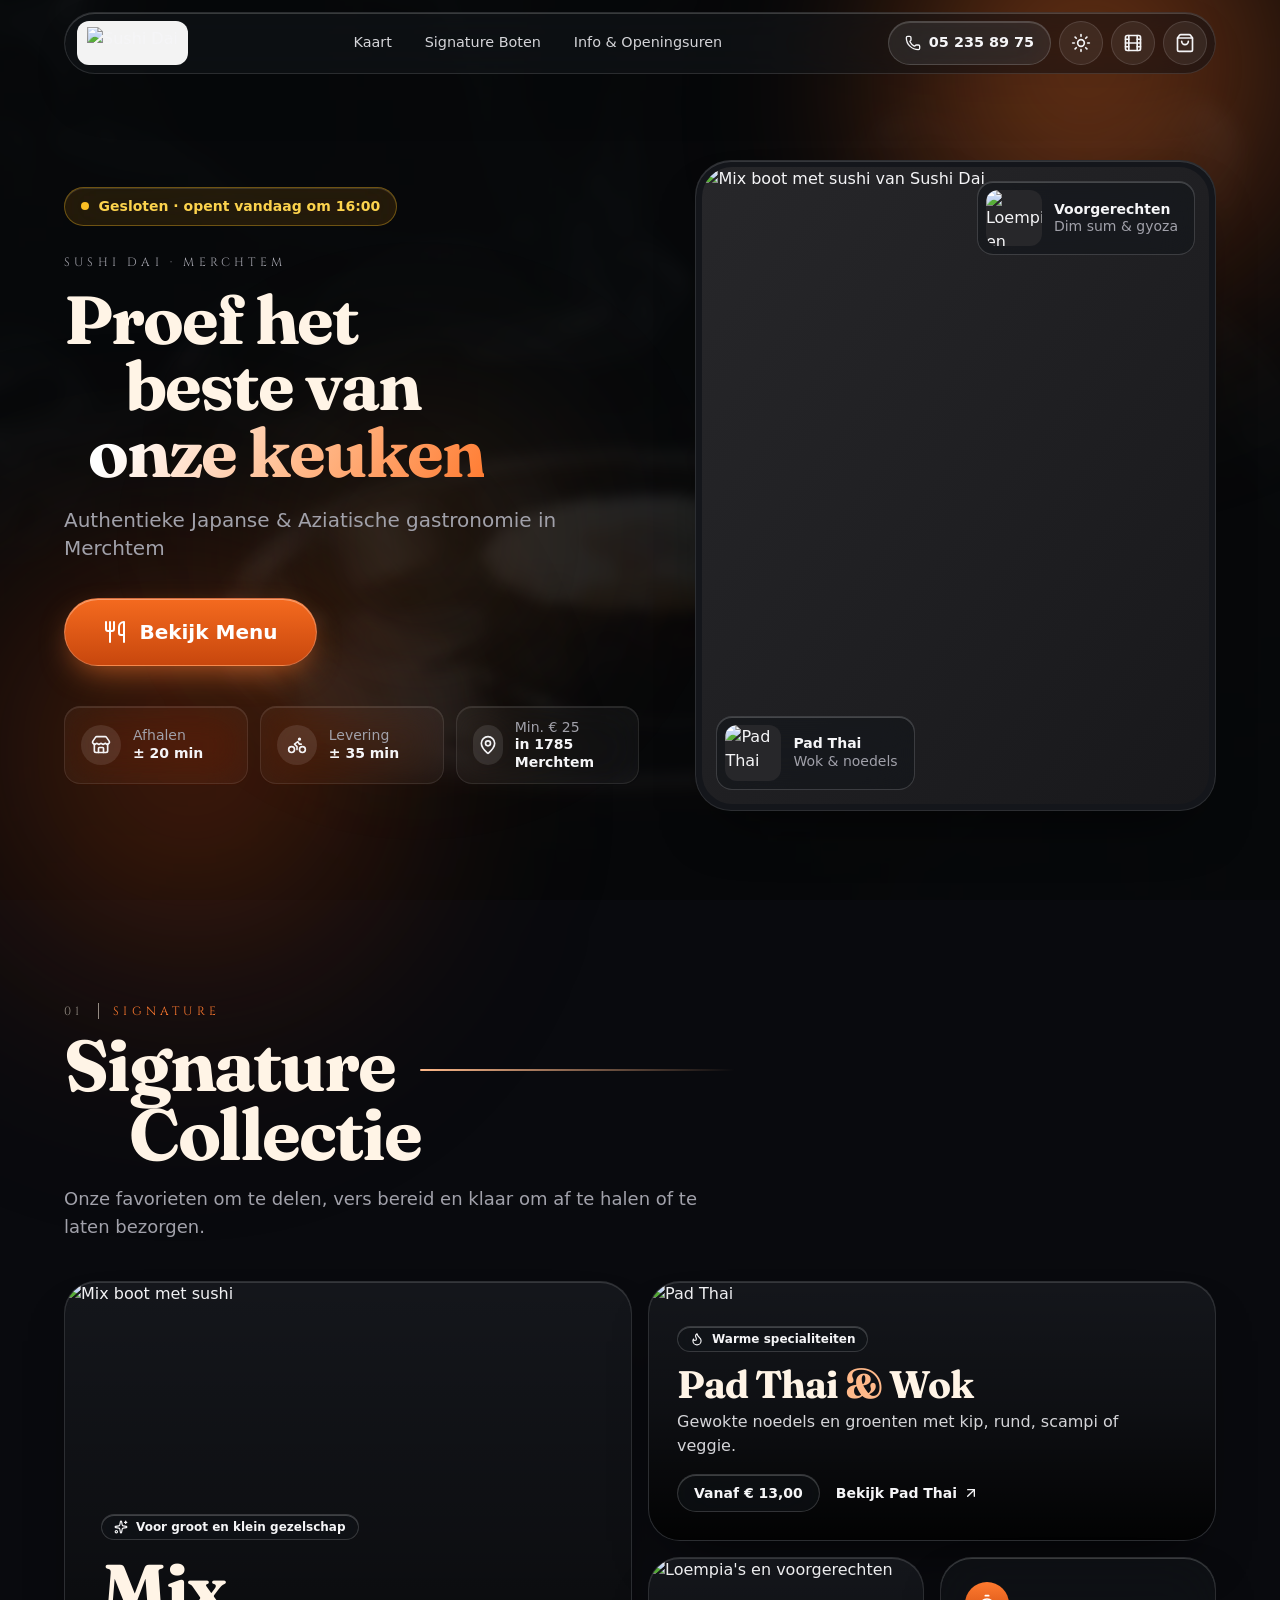
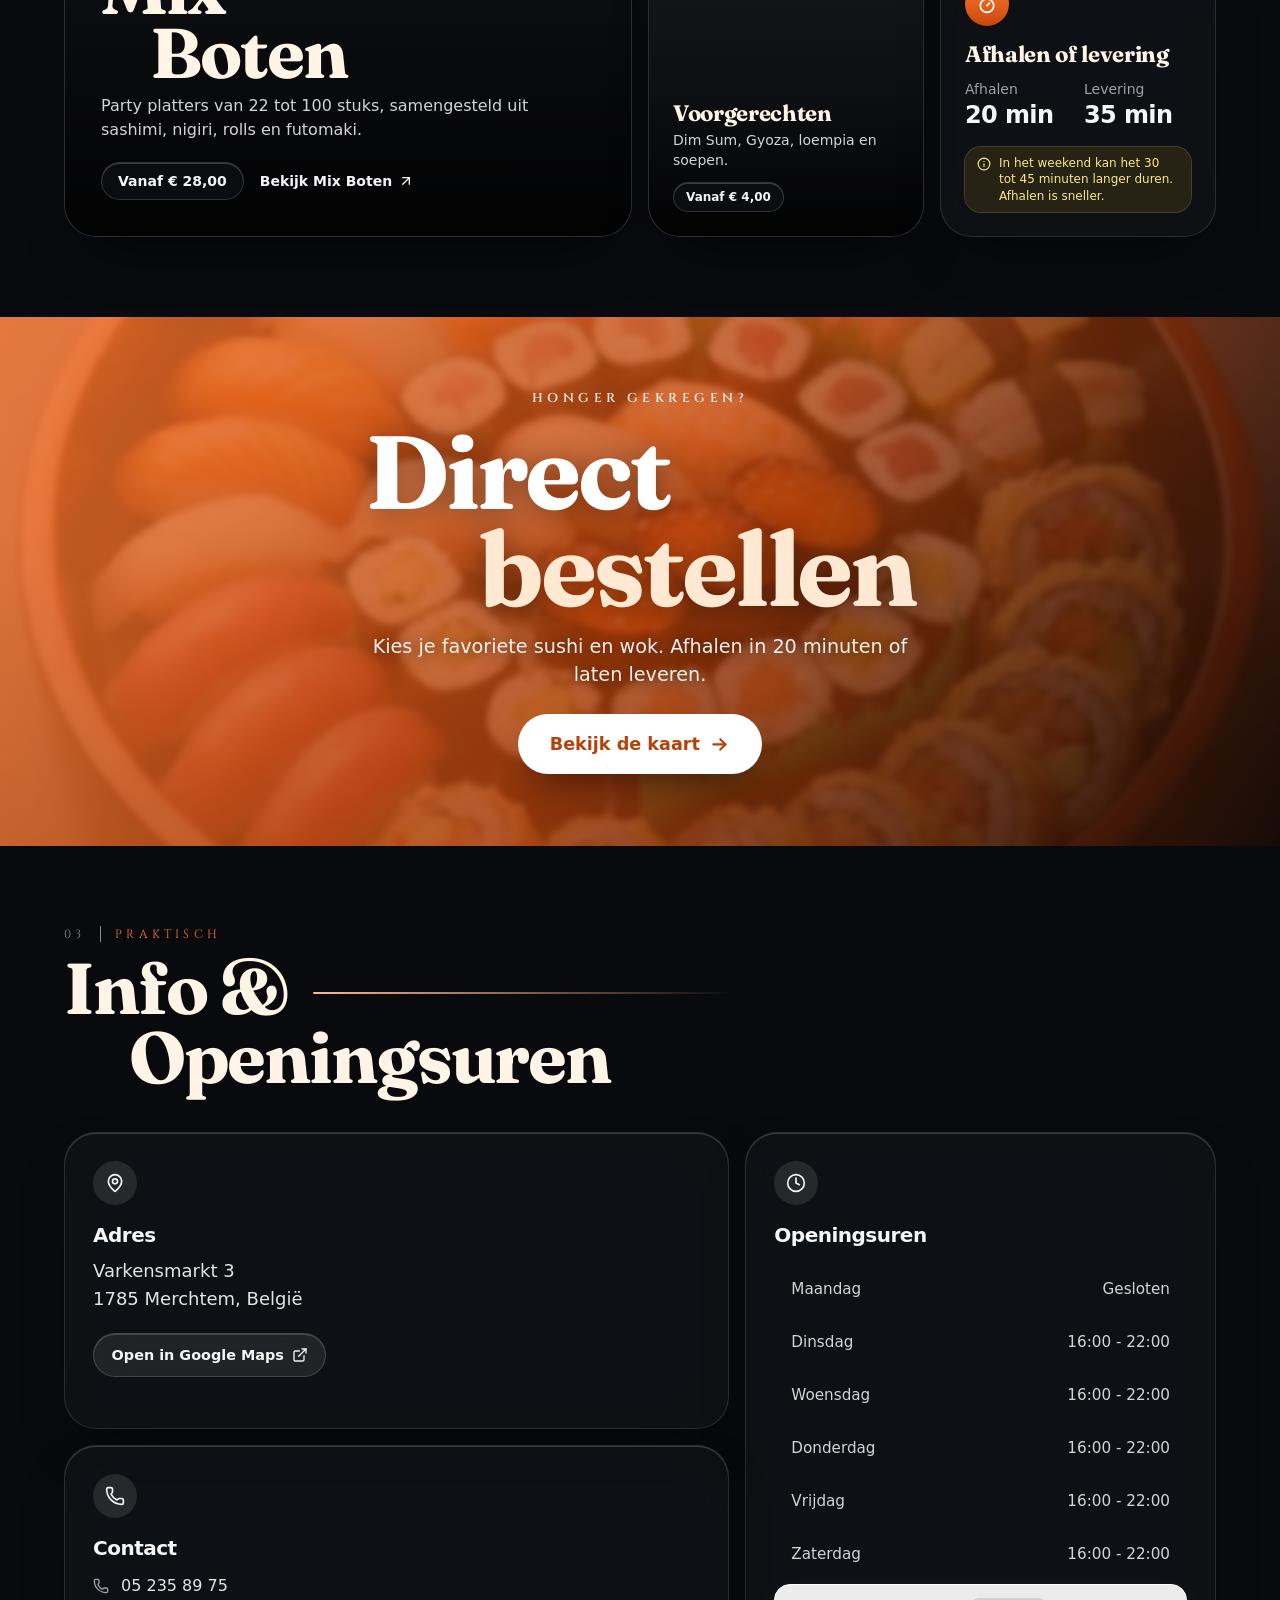
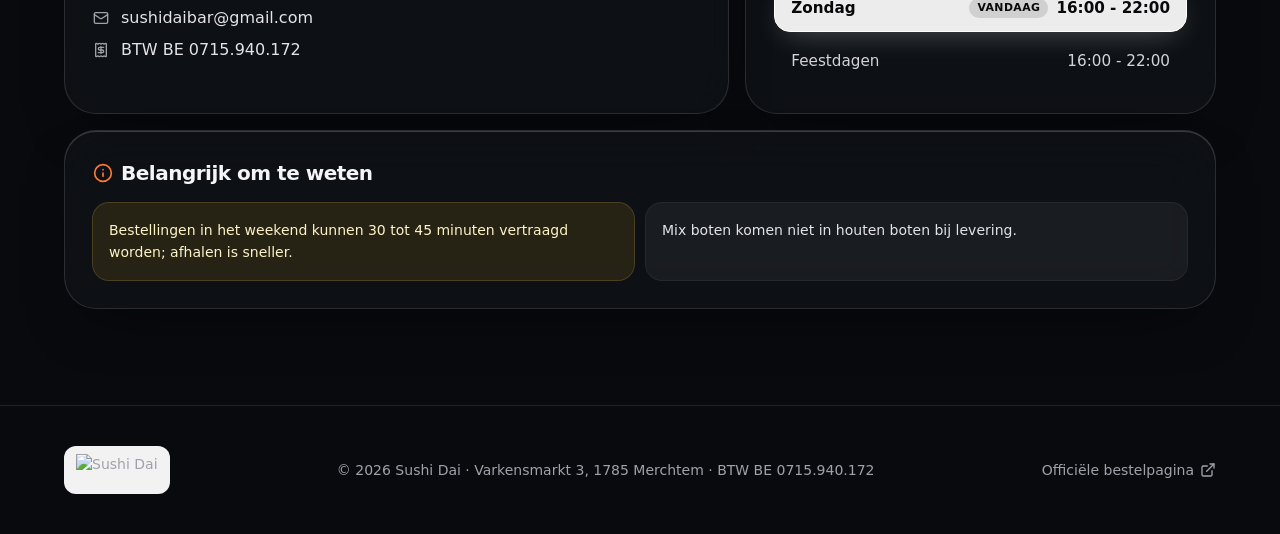
==== commit 9e0a710b: "deelcategorieen" ====
--- a/index.html
+++ b/index.html
@@ -27,7 +27,7 @@
 
   <link rel="preconnect" href="https://fonts.googleapis.com">
   <link rel="preconnect" href="https://fonts.gstatic.com" crossorigin>
-  <link href="https://fonts.googleapis.com/css2?family=Cinzel:wght@500;600;700&display=swap" rel="stylesheet">
+  <link href="https://fonts.googleapis.com/css2?family=Cinzel:wght@500;600;700&family=Fraunces:opsz,wght@9..144,700&display=swap" rel="stylesheet">
 
 
   <link rel="stylesheet" href="css/main.css">
@@ -54,6 +54,7 @@
   <link rel="stylesheet" href="css/scrub.css">
   <link rel="stylesheet" href="css/tailwind.css">
   <link rel="stylesheet" href="css/pages.css">
+  <link rel="stylesheet" href="css/display.css">
 </head>
 
 <body>
@@ -144,7 +145,11 @@
             </div>
 
             <p class="reveal font-display mt-7 text-xs uppercase tracking-[0.35em] text-muted" style="--d:80ms">Sushi Dai · Merchtem</p>
-            <h1 id="hero-title" class="reveal mt-4 text-5xl font-semibold leading-[1.03] tracking-tight sm:text-6xl lg:text-7xl" style="--d:140ms">Proef het beste van <span class="text-gradient">onze keuken</span></h1>
+            <h1 id="hero-title" class="reveal arch-title arch-title--hero mt-4" style="--d:140ms">
+              <span class="arch-line" style="--i:0">Proef het</span>
+              <span class="arch-line arch-line--indent" style="--i:1">beste van</span>
+              <span class="arch-line arch-line--half" style="--i:2"><span class="text-gradient">onze keuken</span></span>
+            </h1>
             <p class="reveal mt-5 max-w-xl text-lg leading-relaxed text-muted sm:text-xl" style="--d:200ms">Authentieke Japanse & Aziatische gastronomie in Merchtem</p>
 
             <div class="reveal mt-9 flex flex-col gap-3 sm:flex-row" style="--d:260ms">
@@ -192,8 +197,8 @@
       <section id="signature" class="px-4 py-20 sm:px-6" aria-labelledby="signature-title">
         <div class="mx-auto max-w-6xl">
           <div class="reveal mb-10 max-w-2xl">
-            <p class="font-display text-xs uppercase tracking-[0.35em] text-ember">Signature</p>
-            <h2 id="signature-title" class="font-display mt-3 text-4xl font-semibold tracking-tight sm:text-5xl">Signature Collectie</h2>
+            <p class="arch-eyebrow font-display text-xs uppercase tracking-[0.35em] text-ember" data-no="01">Signature</p>
+            <h2 id="signature-title" class="arch-title arch-title--xl mt-3"><span class="arch-line" style="--i:0">Signature</span> <span class="arch-line arch-line--indent" style="--i:1">Collectie</span></h2>
             <p class="mt-4 text-lg text-muted">Onze favorieten om te delen, vers bereid en klaar om af te halen of te laten bezorgen.</p>
           </div>
 
@@ -204,7 +209,7 @@
               <div class="absolute inset-0 -z-10 bg-gradient-to-t from-black/90 via-black/35 to-transparent" aria-hidden="true"></div>
               <div class="p-7 sm:p-9">
                 <span class="chip-glass inline-flex items-center gap-2 rounded-full px-3 py-1 text-xs font-semibold"><i data-lucide="sparkles" class="h-3.5 w-3.5"></i>Voor groot en klein gezelschap</span>
-                <h3 class="mt-4 text-3xl font-semibold tracking-tight sm:text-4xl">Mix Boten</h3>
+                <h3 class="arch-title arch-title--feature mt-4"><span class="arch-line" style="--i:0">Mix</span> <span class="arch-line arch-line--indent" style="--i:1">Boten</span></h3>
                 <p class="mt-2 max-w-md text-base text-zinc-300">Party platters van 22 tot 100 stuks, samengesteld uit sashimi, nigiri, rolls en futomaki.</p>
                 <div class="mt-5 flex items-center gap-4 text-sm font-semibold">
                   <span class="chip-glass rounded-full px-4 py-2" data-from="Mix Boot">Vanaf</span>
@@ -219,7 +224,7 @@
               <div class="absolute inset-0 -z-10 bg-gradient-to-t from-black/90 via-black/30 to-transparent" aria-hidden="true"></div>
               <div class="p-7">
                 <span class="chip-glass inline-flex items-center gap-2 rounded-full px-3 py-1 text-xs font-semibold"><i data-lucide="flame" class="h-3.5 w-3.5"></i>Warme specialiteiten</span>
-                <h3 class="mt-3 text-2xl font-semibold tracking-tight sm:text-3xl">Pad Thai & Wok</h3>
+                <h3 class="arch-title arch-title--card mt-3">Pad Thai <span class="arch-amp">&</span> Wok</h3>
                 <p class="mt-1.5 max-w-md text-zinc-300">Gewokte noedels en groenten met kip, rund, scampi of veggie.</p>
                 <div class="mt-4 flex items-center gap-4 text-sm font-semibold">
                   <span class="chip-glass rounded-full px-4 py-2" data-from="Pad Thai">Vanaf</span>
@@ -233,7 +238,7 @@
               <img src="https://www.sushidai.be/media/069de435-4813-4900-acae-c3ffd10ae618/-1079369136/img/loempia.jpg" alt="Loempia's en voorgerechten" class="zoom-img absolute inset-0 -z-10 h-full w-full object-cover" loading="lazy" referrerpolicy="no-referrer">
               <div class="absolute inset-0 -z-10 bg-gradient-to-t from-black/90 via-black/35 to-transparent" aria-hidden="true"></div>
               <div class="p-6">
-                <h3 class="text-xl font-semibold tracking-tight">Voorgerechten</h3>
+                <h3 class="arch-title arch-title--small">Voorgerechten</h3>
                 <p class="mt-1 text-sm text-zinc-300">Dim Sum, Gyoza, loempia en soepen.</p>
                 <span class="chip-glass mt-3 inline-block rounded-full px-3 py-1.5 text-xs font-semibold" data-from="Voorgerechten">Vanaf</span>
               </div>
@@ -243,7 +248,7 @@
             <div class="reveal lift glass relative flex min-h-[260px] flex-col justify-between overflow-hidden rounded-[2rem] p-6" style="--d:200ms">
               <div>
                 <span class="grid h-11 w-11 place-items-center rounded-full bg-gradient-to-b from-ember to-ember-deep"><i data-lucide="timer" class="h-5 w-5 text-white"></i></span>
-                <h3 class="mt-4 text-xl font-semibold tracking-tight">Afhalen of levering</h3>
+                <h3 class="arch-title arch-title--small mt-4">Afhalen of levering</h3>
                 <dl class="mt-3 grid grid-cols-2 gap-3 text-sm">
                   <div><dt class="text-muted">Afhalen</dt><dd class="text-2xl font-semibold tracking-tight">20 min</dd></div>
                   <div><dt class="text-muted">Levering</dt><dd class="text-2xl font-semibold tracking-tight">35 min</dd></div>
@@ -266,8 +271,8 @@
               <i data-lucide="arrow-left" class="h-4 w-4"></i>
               Terug naar home
             </a>
-            <p class="font-display text-xs uppercase tracking-[0.35em] text-ember">Menukaart</p>
-            <h2 id="kaart-title" class="font-display mt-3 text-4xl font-semibold tracking-tight sm:text-5xl">Onze Kaart</h2>
+            <p class="arch-eyebrow font-display text-xs uppercase tracking-[0.35em] text-ember" data-no="02">Menukaart</p>
+            <h2 id="kaart-title" class="arch-title arch-title--xl mt-3"><span class="arch-line" style="--i:0">Onze</span> <span class="arch-line arch-line--indent" style="--i:1">Kaart</span></h2>
             <p class="mt-4 text-lg text-muted">Zoek, filter en voeg toe aan je winkelmandje.</p>
           </div>
 
@@ -299,7 +304,7 @@
       <section id="bestel" class="cta-banner" aria-label="Direct bestellen">
         <a href="#/menu" class="cta-banner__link press">
           <span class="cta-banner__eyebrow font-display">Honger gekregen?</span>
-          <span class="cta-banner__title font-display">DIRECT BESTELLEN</span>
+          <span class="cta-banner__title"><span class="arch-line">Direct</span> <span class="arch-line arch-line--indent">bestellen</span></span>
           <span class="cta-banner__sub">Kies je favoriete sushi en wok. Afhalen in 20 minuten of laten leveren.</span>
           <span class="cta-banner__btn">
             Bekijk de kaart
@@ -312,8 +317,8 @@
       <section id="info" class="px-4 pb-24 pt-20 sm:px-6" aria-labelledby="info-title">
         <div class="mx-auto max-w-6xl">
           <div class="reveal mb-10 max-w-2xl">
-            <p class="font-display text-xs uppercase tracking-[0.35em] text-ember">Praktisch</p>
-            <h2 id="info-title" class="font-display mt-3 text-4xl font-semibold tracking-tight sm:text-5xl">Info & Openingsuren</h2>
+            <p class="arch-eyebrow font-display text-xs uppercase tracking-[0.35em] text-ember" data-no="03">Praktisch</p>
+            <h2 id="info-title" class="arch-title arch-title--xl mt-3"><span class="arch-line" style="--i:0">Info &</span> <span class="arch-line arch-line--indent" style="--i:1">Openingsuren</span></h2>
           </div>
 
           <div class="grid gap-4 md:grid-cols-2 lg:grid-cols-12">
@@ -530,6 +535,7 @@
   </noscript>
 
   <script defer src="js/menu-data.js"></script>
+  <script defer src="js/dish-images.js"></script>
   <script defer src="js/app.js"></script>
   <script defer src="js/scrub.js"></script>
   <script defer src="js/intro-gate.js"></script>
--- a/css/main.css
+++ b/css/main.css
@@ -311,8 +311,95 @@
 .tag-spicy { color: #FFB98A; background: rgba(255, 122, 47, 0.14); border: 1px solid rgba(255, 154, 92, 0.34); }
 
 /* ===== Allergens: compact neon icons on the cards, full detail in the dish modal ===== */
-.dish-card { position: relative; cursor: pointer; }
+/* ===== Dish cards: dimmed photo at rest; on hover the photo clears and zooms, and the text sits in a floating glass badge ===== */
+.dish-card {
+  --lit: 0; /* 0 = resting, 1 = hovered or keyboard-focused. Every animated value below is derived from it. */
+  --dish-ease: cubic-bezier(0.4, 0, 0.2, 1);
+  --dish-time: 300ms;
+  --dish-zoom: 0.04;
+  --dish-pop: 0.03;
+  --dish-shade-lit: 0.2;
+  position: relative; isolation: isolate; cursor: pointer;
+  display: flex; flex-direction: column; justify-content: flex-end;
+  min-width: 0; min-height: 12.5rem; padding: 0.5rem;
+  color: #F5F5F7;
+  background-color: #14161b;
+  border: 1px solid rgba(255, 255, 255, 0.1);
+}
+/* Hover only on devices that really hover, so a tap on a phone does not leave the card lit. */
+@media (hover: hover) { .dish-card:hover { --lit: 1; } }
+.dish-card:has(:focus-visible) { --lit: 1; }
 .dish-card:hover, .dish-card:focus-within { z-index: 3; }
+
+.dish-card__media {
+  position: absolute; inset: 0; z-index: -1;
+  overflow: hidden; border-radius: inherit; isolation: isolate; pointer-events: none;
+}
+.dish-card__bg {
+  position: absolute; inset: 0;
+  background-color: #14161b;
+  background-image: var(--photo, none), var(--photo-fallback, none);
+  background-size: cover; background-position: center; background-repeat: no-repeat;
+  transform: scale(calc(1 + var(--dish-zoom) * var(--lit)));
+  transition: transform var(--dish-time) var(--dish-ease);
+}
+.dish-card__shade {
+  position: absolute; inset: 0;
+  background: rgba(0, 0, 0, 0.72);
+  opacity: calc(1 - var(--lit) * (1 - var(--dish-shade-lit)));
+  transition: opacity var(--dish-time) var(--dish-ease);
+}
+
+.dish-card__badge {
+  position: relative; isolation: isolate;
+  display: flex; flex-direction: column; gap: 1rem;
+  min-width: 0; padding: 0.75rem 0.85rem;
+  border-radius: 14px; transform-origin: left bottom;
+}
+.dish-card__badge .dish-open { overflow-wrap: anywhere; }
+/* The capsule is its own layer, so hover only animates opacity, transform and backdrop-filter (compositor properties). */
+.dish-card__badge::before {
+  content: ""; position: absolute; inset: 0; z-index: -1; border-radius: inherit; pointer-events: none;
+  background: rgba(18, 18, 20, 0.75);
+  border: 1px solid rgba(255, 255, 255, 0.18);
+  box-shadow: 0 4px 20px rgba(0, 0, 0, 0.35);
+  -webkit-backdrop-filter: blur(8px); backdrop-filter: blur(8px);
+  opacity: var(--lit);
+  transform: scale(calc(1 - var(--dish-pop) * (1 - var(--lit))));
+  transition: opacity var(--dish-time) var(--dish-ease), transform var(--dish-time) var(--dish-ease);
+}
+.dish-card .text-muted { color: rgba(245, 245, 247, 0.78); }
+
+@keyframes dish-badge-settle {
+  0%   { transform: translateY(5px) rotate(-0.8deg); }
+  40%  { transform: translateY(-2px) rotate(0.6deg); }
+  70%  { transform: translateY(1px) rotate(-0.25deg); }
+  100% { transform: none; }
+}
+@media (prefers-reduced-motion: no-preference) {
+  @media (hover: hover) {
+    .dish-card:hover .dish-card__badge { animation: dish-badge-settle 520ms var(--dish-ease); }
+  }
+  .dish-card:has(:focus-visible) .dish-card__badge { animation: dish-badge-settle 520ms var(--dish-ease); }
+}
+@media (prefers-reduced-motion: reduce) {
+  .dish-card { --dish-zoom: 0; --dish-pop: 0; }
+}
+@media (prefers-reduced-transparency: reduce) {
+  .dish-card__badge::before { background: rgb(18, 18, 20); -webkit-backdrop-filter: none; backdrop-filter: none; }
+}
+@media (prefers-contrast: more) {
+  .dish-card__shade { background: rgba(0, 0, 0, 0.82); }
+  .dish-card__badge::before { border-color: rgba(255, 255, 255, 0.6); }
+}
+@media (max-width: 640px) {
+  .dish-card { min-height: 11rem; }
+}
+/* The photo cards stay dark in the light theme, so their text stays light. */
+html[data-theme="light"] .dish-card { color: #F5F5F7; }
+html[data-theme="light"] .dish-card .text-muted { color: rgba(245, 245, 247, 0.78); }
+html[data-theme="light"] .dish-card .tag-veg { color: #6ee7b7; background: rgba(16, 185, 129, 0.12); border-color: rgba(52, 211, 153, 0.3); }
+html[data-theme="light"] .dish-card .tag-spicy { color: #FFB98A; background: rgba(255, 122, 47, 0.14); border-color: rgba(255, 154, 92, 0.34); }
 .dish-open { padding: 0; margin: 0; border: 0; background: none; color: inherit; font: inherit; letter-spacing: inherit; text-align: left; cursor: pointer; }
 .dish-open:hover { text-decoration: underline; text-decoration-color: rgba(255, 122, 47, 0.7); text-underline-offset: 3px; }
 
--- a/css/display.css
+++ b/css/display.css
@@ -0,0 +1,151 @@
+/* ===== Display type: Recoleta Bold headings with staggered, grid-aligned placement =====
+   Recoleta is a commercial font, so the file is not bundled. Put Recoleta-Bold.woff2 (and/or
+   Recoleta-Bold.otf) in Assets/Fonts/. Until then the headings use Fraunces (loaded from Google Fonts),
+   a soft serif with a similar shape. */
+
+@font-face {
+  font-family: "Recoleta";
+  font-style: normal;
+  font-weight: 700;
+  font-display: swap;
+  src: local("Recoleta Bold"), local("Recoleta-Bold"),
+       url("../Assets/Fonts/Recoleta-Bold.woff2") format("woff2"),
+       url("../Assets/Fonts/Recoleta-Bold.otf") format("opentype");
+}
+
+:root {
+  --font-recoleta: "Recoleta", "Fraunces", "Cooper Black", Georgia, serif;
+  --title-ink: #FFF4E6;     /* warm ivory on the dark theme */
+  --title-accent: #FFB98A;  /* peach: dimension rules and the ampersand */
+  --title-step: 0.8em;      /* indent of a staggered line */
+}
+html[data-theme="light"] {
+  --title-ink: #1D1D1F;
+  --title-accent: #C8470D;
+}
+/* Titles that sit on photos or on the orange banner stay light in both themes. */
+.panel,
+.cta-banner__link {
+  --title-ink: #FFF4E6;
+  --title-accent: #FFB98A;
+}
+
+/* ----- Shared title style ----- */
+.arch-title {
+  margin-bottom: 0;
+  font-family: var(--font-recoleta);
+  font-weight: 700;
+  font-variation-settings: "opsz" 28;
+  line-height: 1;
+  letter-spacing: -0.025em;
+  color: var(--title-ink);
+  overflow-wrap: break-word;
+}
+.arch-line { display: block; }
+.arch-line--indent { padding-inline-start: var(--title-step); }
+.arch-line--half { padding-inline-start: calc(var(--title-step) * 0.4); }
+.arch-amp { color: var(--title-accent); }
+
+/* ----- Sizes (element + class beats the Tailwind size utilities) ----- */
+h1.arch-title--hero {
+  --title-step: 0.9em;
+  font-size: clamp(2.6rem, 7vw, 4.25rem);
+  line-height: 0.98;
+  letter-spacing: -0.03em;
+}
+h2.arch-title--xl {
+  --title-step: 0.9em;
+  font-size: clamp(2.6rem, 6.4vw, 4.5rem);
+  line-height: 0.96;
+  letter-spacing: -0.03em;
+}
+h3.arch-title--feature {
+  --title-step: 0.7em;
+  font-size: clamp(2.6rem, 6.4vw, 4.4rem);
+  line-height: 0.92;
+  letter-spacing: -0.03em;
+}
+h3.arch-title--card {
+  font-size: clamp(1.7rem, 3.4vw, 2.4rem);
+  line-height: 1.02;
+}
+h3.arch-title--small {
+  font-size: 1.4rem;
+  line-height: 1.1;
+  letter-spacing: -0.015em;
+}
+/* Menu category headings: a vertical ember bar acts as a column edge. */
+h3.arch-title--section {
+  padding-inline-start: 0.8rem;
+  border-inline-start: 3px solid var(--ember, #FF7A2F);
+  font-size: clamp(1.7rem, 3.6vw, 2.3rem);
+  line-height: 1.05;
+  letter-spacing: -0.02em;
+}
+
+/* ----- Section eyebrow: index number, hairline divider, label ----- */
+.arch-eyebrow {
+  display: flex;
+  align-items: center;
+  gap: 0.9rem;
+}
+.arch-eyebrow::before {
+  content: attr(data-no);
+  content: attr(data-no) / "";
+  padding-inline-end: 0.9rem;
+  border-inline-end: 1px solid currentColor;
+  font-variant-numeric: tabular-nums;
+  color: var(--title-ink);
+  opacity: 0.55;
+}
+
+/* ----- Dimension rule: the first line of a section title runs out to the column edge ----- */
+.arch-title--xl .arch-line:first-child {
+  display: flex;
+  align-items: center;
+  gap: 0.35em;
+}
+.arch-title--xl .arch-line:first-child::after {
+  content: "";
+  flex: 1 1 auto;
+  min-width: 1.5rem;
+  height: 2px;
+  margin-top: 0.12em;
+  border-radius: 2px;
+  background: linear-gradient(to right, var(--title-accent), transparent);
+}
+
+/* ----- "Direct bestellen" banner: two offset lines, left-aligned as one block ----- */
+.cta-banner__title {
+  font-family: var(--font-recoleta);
+  font-weight: 700;
+  font-variation-settings: "opsz" 28;
+  font-size: clamp(2.5rem, 11.5vw, 6.5rem);
+  line-height: 0.94;
+  letter-spacing: -0.03em;
+  text-align: left;
+}
+.cta-banner__title .arch-line--indent {
+  --title-step: 1.1em;
+  color: #FFE9D2;
+}
+
+/* ----- Dish detail title ----- */
+.dish-title {
+  font-family: var(--font-recoleta);
+  font-weight: 700;
+  font-variation-settings: "opsz" 28;
+  line-height: 1.05;
+  letter-spacing: -0.025em;
+}
+
+/* ----- Line-by-line entrance, driven by the existing .reveal / .in classes ----- */
+@keyframes arch-line-in {
+  from { opacity: 0; transform: translate3d(-0.14em, 0.45em, 0); }
+  to   { opacity: 1; transform: none; }
+}
+@media (prefers-reduced-motion: no-preference) {
+  .reveal.in .arch-line {
+    animation: arch-line-in 900ms var(--ease, cubic-bezier(0.16, 1, 0.3, 1)) calc(var(--d, 0ms) + var(--i, 0) * 110ms) backwards;
+  }
+}
